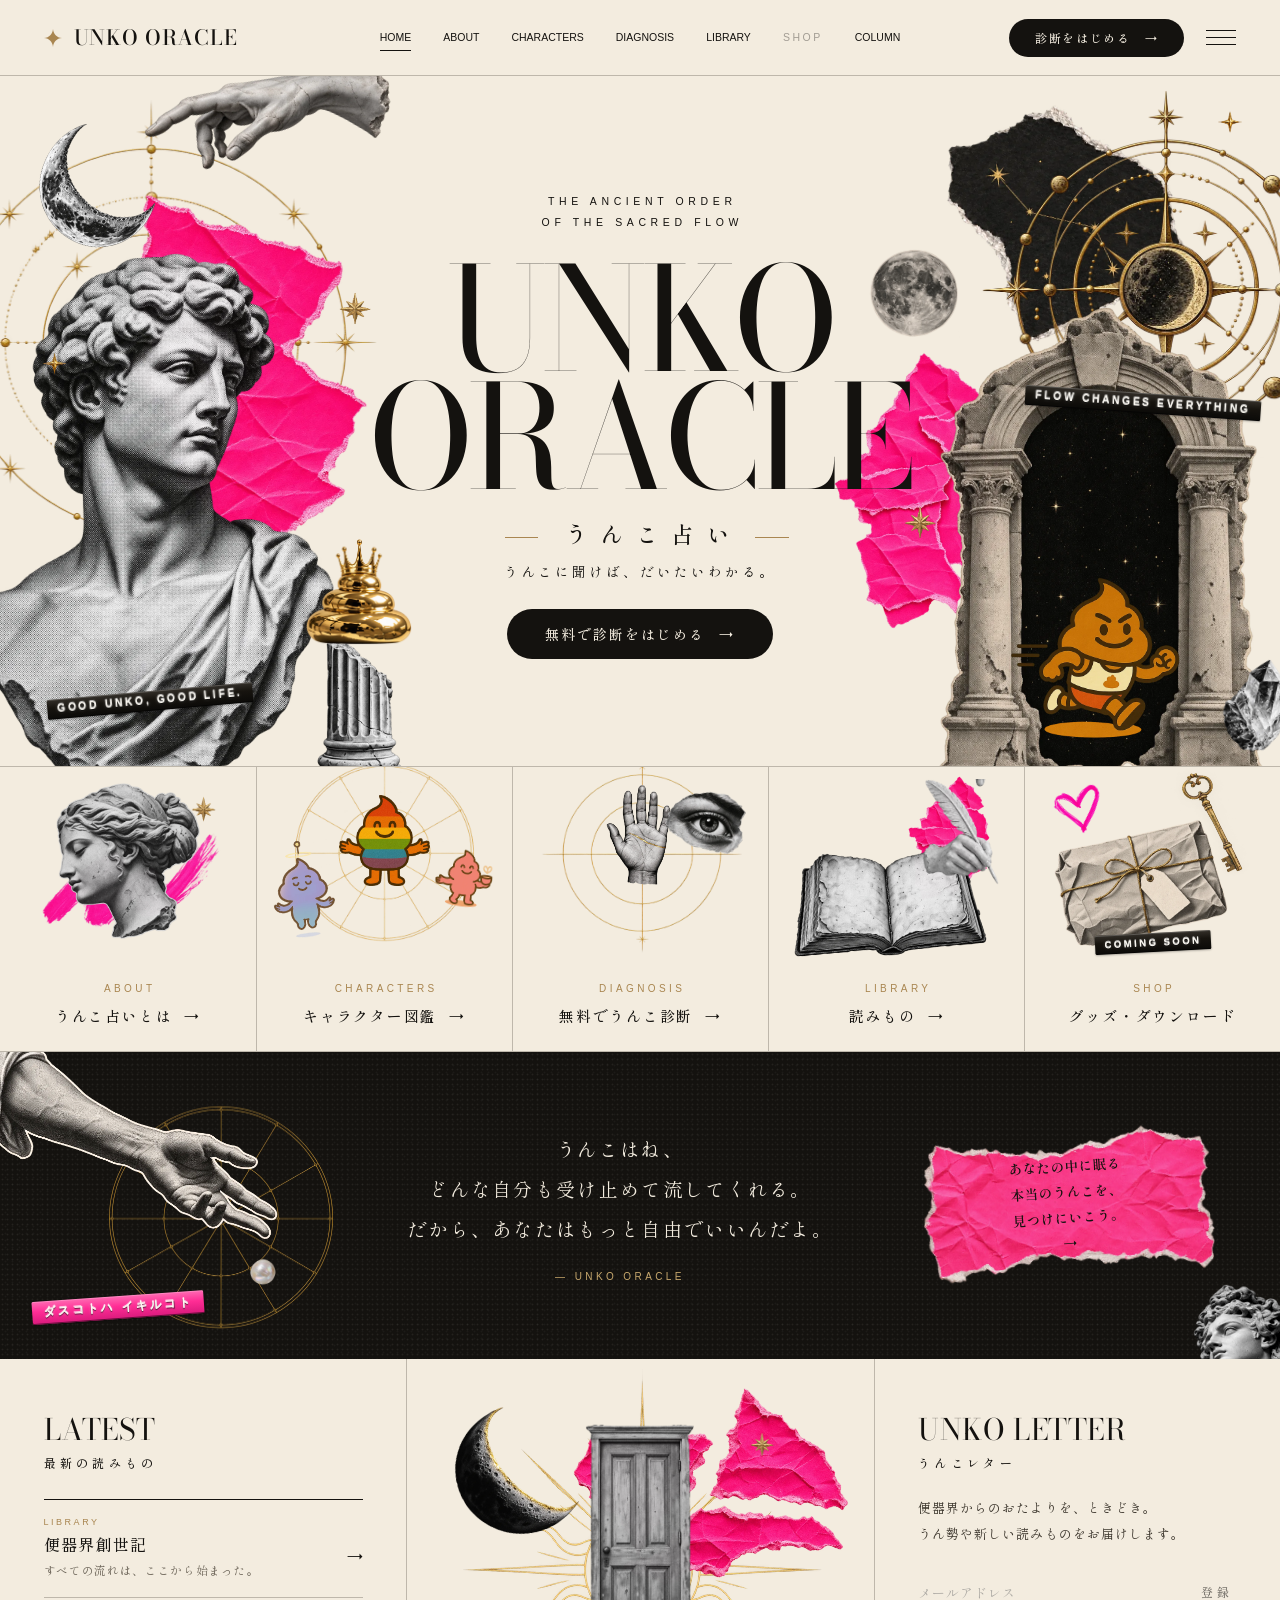
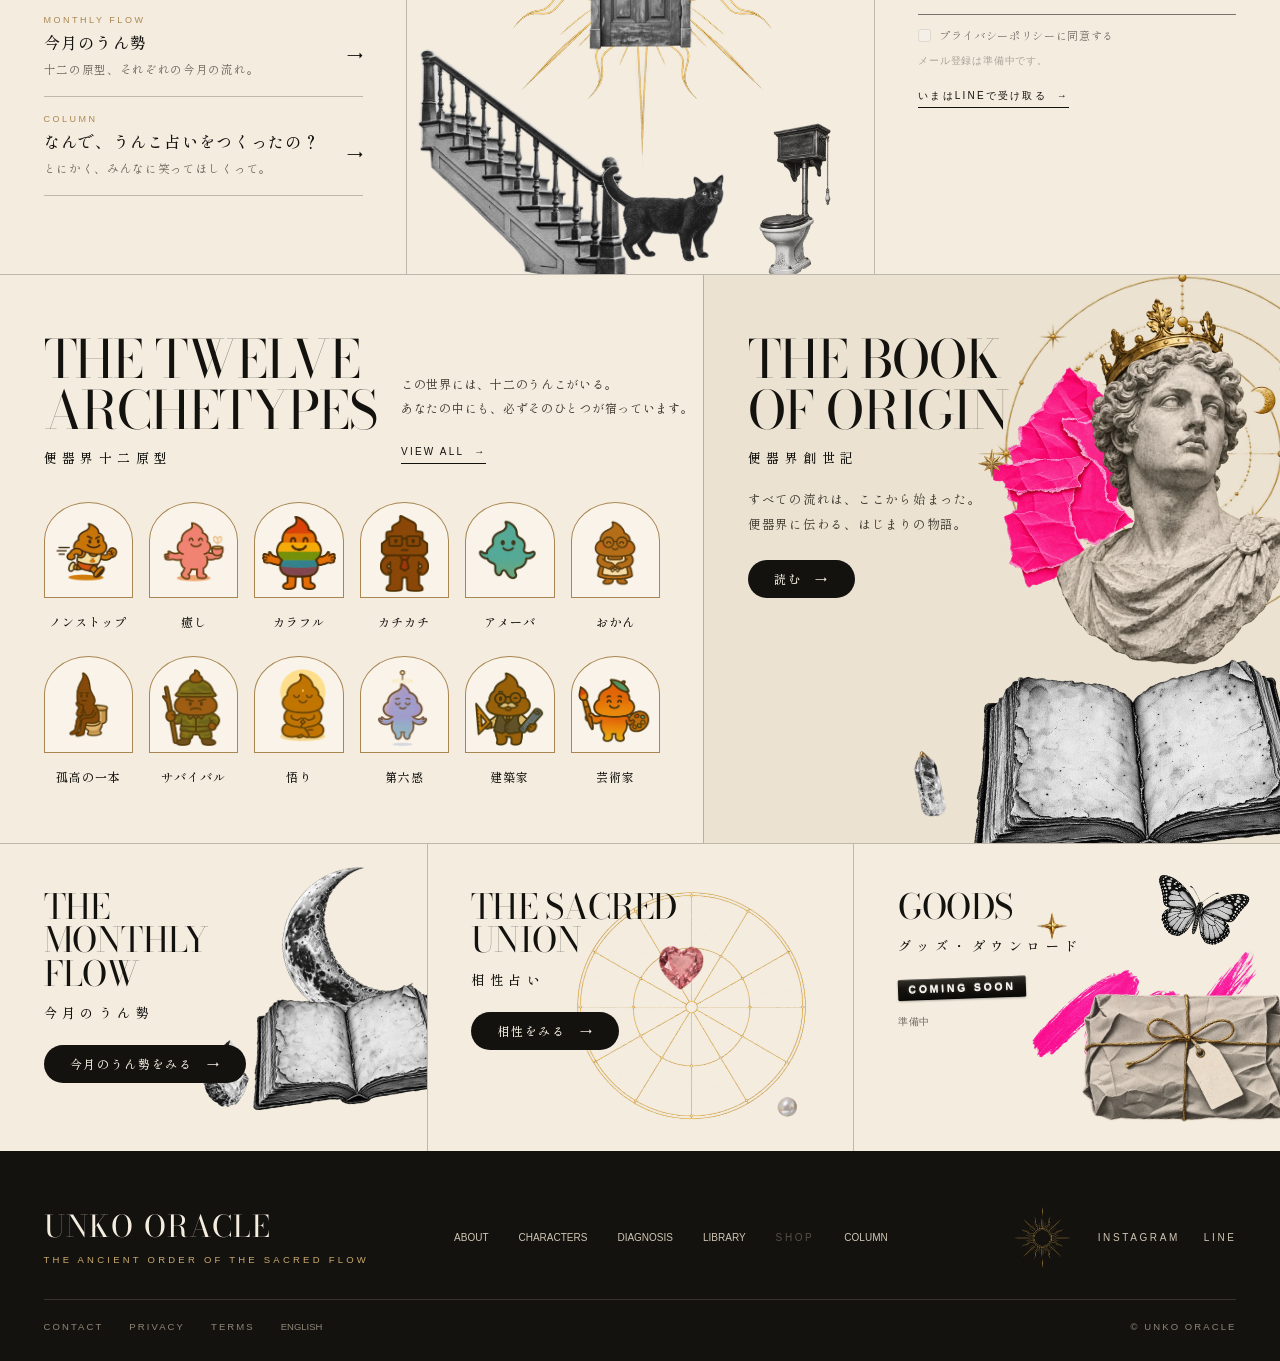
==== index.html @ 61a686b7 "つくった人を短いプロフィールにして、手紙はコラムの1本目へ 「うんこ占いに遊びに来てくれてありがとう♡」を足し、手紙の一節から「つづきを読む」でコラムへ。 COLUMN の準備中を外した。  Co-A" ====
<!DOCTYPE html>
<html lang="ja">
<head>
<meta charset="UTF-8">
<meta name="viewport" content="width=device-width, initial-scale=1.0">
<title>うんこ占い.com | 便器界診断</title>
<meta name="description" content="生年月日から便器界キャラを診断する、ちょっと不思議で笑えるうんこ占い。12体のキャラクターから、あなたの流れと詰まりを読み解きます。">
<link rel="canonical" href="https://unkouranai.com/">
<meta property="og:type" content="website">
<meta property="og:site_name" content="うんこ占い.com">
<meta property="og:title" content="うんこ占い.com | 便器界診断">
<meta property="og:description" content="生年月日から便器界キャラを診断。あなたの流れと詰まりを、12体のうんこキャラが読み解きます。">
<meta property="og:url" content="https://unkouranai.com/">
<meta name="twitter:card" content="summary_large_image">
<meta name="twitter:title" content="うんこ占い.com | 便器界診断">
<meta name="twitter:description" content="生年月日から便器界キャラを診断。あなたの流れと詰まりを、12体のうんこキャラが読み解きます。">
<link href="https://fonts.googleapis.com/css2?family=Zen+Maru+Gothic:wght@400;500;700;900&family=Kaisei+Decol:wght@400;700&display=swap" rel="stylesheet">
<link href="https://fonts.googleapis.com/css2?family=Bodoni+Moda:opsz,wght@6..96,400;6..96,500&display=swap" rel="stylesheet">
<style>
*{box-sizing:border-box;margin:0;padding:0}
body{font-family:'Zen Maru Gothic',sans-serif;background:#0a0a0a;color:#fff;overflow-x:hidden}
.page{display:none}.page.active{display:block}

/* ======= NAV ======= */
.nav{display:flex;justify-content:space-between;align-items:center;padding:14px 28px;background:rgba(0,0,0,0.6);backdrop-filter:blur(12px);border-bottom:1px solid rgba(255,255,255,0.08);position:sticky;top:0;z-index:200}
.nav-logo{font-family:'Kaisei Decol',serif;font-size:17px;font-weight:700;color:#fff;cursor:pointer;text-shadow:0 0 20px rgba(100,255,200,0.6)}
.nav-logo span{background:linear-gradient(90deg,#00ffcc,#ffea00,#ff6ef7);-webkit-background-clip:text;-webkit-text-fill-color:transparent}
.nav-right{display:flex;gap:14px;align-items:center}
.nav-right button{font-size:11px;color:rgba(255,255,255,0.7);background:none;border:none;cursor:pointer;font-family:'Zen Maru Gothic',sans-serif;transition:color .15s}
.nav-right button:hover{color:#00ffcc}
.lang-btn{font-size:10px;background:rgba(255,255,255,0.1);border:1px solid rgba(255,255,255,0.2);border-radius:20px;padding:3px 10px;cursor:pointer;font-family:'Zen Maru Gothic',sans-serif;color:rgba(255,255,255,0.8);transition:background .15s}
.lang-btn:hover{background:rgba(0,255,200,0.2);border-color:#00ffcc}

/* ======= HOME: NEON BLACK ======= */
.home-wrap{min-height:100vh;background:#000;display:flex;flex-direction:column;align-items:center;justify-content:center;position:relative;overflow:hidden;padding:80px 20px 40px;width:100%}

/* Neon poop silhouette */
.neon-poop-wrap{position:relative;width:min(500px,90vw);aspect-ratio:1/1;display:flex;align-items:center;justify-content:center}
.neon-poop-svg{position:absolute;inset:0;width:100%;height:100%}
@keyframes neonPulse{
  0%,100%{filter:drop-shadow(0 0 8px #00ffcc) drop-shadow(0 0 20px #00ffcc88) drop-shadow(0 0 40px #00ffcc44)}
  33%{filter:drop-shadow(0 0 8px #ffea00) drop-shadow(0 0 20px #ffea0088) drop-shadow(0 0 40px #ffea0044)}
  66%{filter:drop-shadow(0 0 8px #ff6ef7) drop-shadow(0 0 20px #ff6ef788) drop-shadow(0 0 40px #ff6ef744)}
}
.neon-poop-svg{animation:neonPulse 4s ease-in-out infinite}

/* Floating mini poops */
@keyframes floatPoop{0%,100%{transform:translateY(0) rotate(-5deg)}50%{transform:translateY(-14px) rotate(5deg)}}
.mini-poop{position:absolute;font-size:28px;animation:floatPoop ease-in-out infinite;filter:drop-shadow(0 0 8px currentColor)}
.poop-tl{left:-8%}
.poop-tr{right:-10%}
.poop-bl{left:-5%}
.poop-br{right:-6%}

.home-inner{position:relative;z-index:2;text-align:center;padding:20px}
.home-title-wrap{position:relative;z-index:3;text-align:center;padding:0 20px;margin-bottom:-20px}
.home-title{font-family:'Kaisei Decol',serif;font-size:clamp(36px,8vw,72px);font-weight:700;color:#fff;line-height:1.05;margin-bottom:14px;text-shadow:0 0 30px rgba(0,255,200,0.4)}
.home-sub{font-size:13px;color:rgba(255,255,255,0.7);line-height:1.9;margin-bottom:0}
.home-cta{display:flex;gap:12px;justify-content:center;flex-wrap:wrap;margin-bottom:24px}
.btn-hero{padding:9px 20px !important;font-size:12px !important;letter-spacing:0.03em;box-shadow:0 0 20px rgba(255,234,0,0.5),inset 0 0 16px rgba(255,234,0,0.08) !important}
.btn-hero:hover{box-shadow:0 0 32px rgba(255,234,0,0.8),inset 0 0 20px rgba(255,234,0,0.12) !important}

/* Neon buttons */
.btn-neon{background:transparent;border:2px solid #00ffcc;color:#00ffcc;border-radius:40px;padding:13px 28px;font-size:13px;font-family:'Zen Maru Gothic',sans-serif;font-weight:700;cursor:pointer;transition:all .2s;text-shadow:0 0 8px #00ffcc88;box-shadow:0 0 12px rgba(0,255,200,0.3),inset 0 0 12px rgba(0,255,200,0.05)}
.btn-neon:hover{background:rgba(0,255,200,0.15);box-shadow:0 0 24px rgba(0,255,200,0.6),inset 0 0 24px rgba(0,255,200,0.1);transform:translateY(-2px)}
.btn-neon-y{background:transparent;border:2px solid #ffea00;color:#ffea00;border-radius:40px;padding:13px 28px;font-size:13px;font-family:'Zen Maru Gothic',sans-serif;font-weight:700;cursor:pointer;transition:all .2s;text-shadow:0 0 8px #ffea0088;box-shadow:0 0 12px rgba(255,234,0,0.3),inset 0 0 12px rgba(255,234,0,0.05)}
.btn-neon-y:hover{background:rgba(255,234,0,0.15);box-shadow:0 0 24px rgba(255,234,0,0.6);transform:translateY(-2px)}

.home-tagline{font-size:11px;color:rgba(255,255,255,0.4);letter-spacing:.15em;margin-top:8px}

/* Home footer */
.home-footer{background:#000;border-top:1px solid rgba(255,255,255,0.08);padding:24px;text-align:center}
.home-footer .f-logo{font-family:'Kaisei Decol',serif;font-size:13px;color:rgba(255,255,255,0.5);margin-bottom:8px}
.home-footer .f-links{display:flex;gap:16px;justify-content:center;margin-bottom:8px}
.home-footer .f-links a{font-size:10px;color:rgba(255,255,255,0.3);text-decoration:none;cursor:pointer}
.home-footer .f-links a:hover{color:#00ffcc}
.home-footer .f-copy{font-size:10px;color:rgba(255,255,255,0.2)}

/* ======= PASTEL PAGES (diag / zukan / detail) ======= */
.pastel-body{background:linear-gradient(135deg,#fef9ff 0%,#f0f8ff 50%,#fff8f0 100%);min-height:100vh;color:#2a1a3e}

/* SECTION */
.sec{max-width:980px;margin:0 auto;padding:48px 22px}
.s-tag{display:block;font-size:9px;letter-spacing:.2em;color:#a855f7;text-transform:uppercase;margin-bottom:10px;text-align:center}
.s-title{font-family:'Kaisei Decol',serif;font-size:24px;font-weight:700;color:#1a0a2e;text-align:center;margin-bottom:8px}
.s-desc{font-size:12px;color:#6b5a7e;text-align:center;line-height:1.8;margin-bottom:36px}

/* CHAR GRID */
/* Magazine horizontal scroll */
.char-grid{
  display:flex;
  flex-direction:row;
  gap:20px;
  overflow-x:auto;
  overflow-y:visible;
  padding:16px 24px 32px;
  scroll-snap-type:x mandatory;
  -webkit-overflow-scrolling:touch;
  scrollbar-width:none;
}
.char-grid::-webkit-scrollbar{display:none}
.char-card{
  flex:0 0 72vw;
  max-width:320px;
  min-width:220px;
  background:#fff;
  border-radius:28px;
  overflow:hidden;
  cursor:pointer;
  scroll-snap-align:center;
  transition:transform .3s cubic-bezier(.34,1.56,.64,1),box-shadow .3s;
  box-shadow:0 8px 32px rgba(168,85,247,.12);
  border:2px solid #e8d0ff;
  position:relative;
}
.char-card:hover{
  transform:scale(1.04);
  box-shadow:0 20px 56px rgba(168,85,247,.28);
  border-color:#a855f7;
}
.char-img-wrap{
  position:relative;
  width:100%;
  aspect-ratio:1/1;
  background:linear-gradient(135deg,#fef0ff,#e8f8ff);
  display:flex;align-items:center;justify-content:center;
  overflow:hidden;
}
.char-img-wrap span{font-size:80px;position:absolute}
.char-img-wrap img{position:absolute;inset:0;width:100%;height:100%;object-fit:cover}
.char-info{padding:20px 20px 24px;text-align:center;background:#fff}
.char-name{font-size:18px;font-weight:700;color:#1a0a2e;margin-bottom:8px;line-height:1.3;font-family:'Kaisei Decol',serif}
.char-tag{display:inline-block;font-size:11px;padding:5px 14px;border-radius:20px;background:linear-gradient(135deg,#fef0ff,#e0f0ff);color:#a855f7;border:1px solid #d8b4fe}

@media(min-width:768px){
  .char-grid{gap:28px;padding:20px 48px 40px}
  .char-card{flex:0 0 300px;max-width:300px}
}

/* DIAG */
.diag-wrap{max-width:560px;margin:0 auto}
.diag-box{background:linear-gradient(135deg,#fef0ff,#e8f8ff,#fff8e8);border:2px solid #e0b8ff;border-radius:28px;padding:40px 32px;text-align:center;box-shadow:0 8px 40px rgba(168,85,247,.1)}
.d-title{font-family:'Kaisei Decol',serif;font-size:20px;font-weight:700;color:#1a0a2e;margin-bottom:6px}
.d-sub{font-size:12px;color:#6b5a7e;margin-bottom:28px;line-height:1.8}
.date-row{display:flex;gap:7px;justify-content:center;align-items:center;flex-wrap:wrap;margin-bottom:22px}
.date-row select{font-family:'Zen Maru Gothic',sans-serif;font-size:13px;color:#1a0a2e;background:#fff;border:2px solid #d8b4fe;border-radius:10px;padding:7px 9px;cursor:pointer;outline:none}
.date-row select:focus{border-color:#a855f7}
.d-lbl{font-size:11px;color:#9a7abf}
.r-area{margin-top:22px;min-height:60px;display:flex;align-items:center;justify-content:center}
.r-card{background:#fff;border:2px solid;border-image:linear-gradient(135deg,#a855f7,#06b6d4,#f59e0b) 1;border-radius:18px;padding:20px 24px;max-width:310px;width:100%;animation:popIn .35s cubic-bezier(.34,1.56,.64,1);box-shadow:0 4px 24px rgba(168,85,247,.15)}
@keyframes popIn{from{transform:scale(.85);opacity:0}to{transform:scale(1);opacity:1}}
.r-name{font-family:'Kaisei Decol',serif;font-size:18px;font-weight:700;color:#1a0a2e;margin-bottom:6px;cursor:pointer}
.r-name:hover{color:#a855f7}
.r-desc{font-size:11px;color:#6b5a7e;line-height:1.7}

/* Detail CTA button - main action after seeing result */
.r-detail-btn{display:flex;align-items:center;justify-content:center;gap:10px;width:100%;background:linear-gradient(135deg,#a855f7,#06b6d4);color:#fff;border:none;border-radius:14px;padding:14px 18px;margin-top:16px;font-size:14px;line-height:1.5;font-weight:700;font-family:'Zen Maru Gothic',sans-serif;cursor:pointer;transition:transform .15s,box-shadow .2s;box-shadow:0 4px 16px rgba(168,85,247,.35);text-align:center}
.r-detail-btn:hover{transform:translateY(-2px);box-shadow:0 8px 24px rgba(168,85,247,.5)}
.r-detail-btn-arrow{font-size:16px;transition:transform .2s;flex-shrink:0}
.r-detail-btn:hover .r-detail-btn-arrow{transform:translateX(4px)}

/* Pastel buttons */
.btn-p{background:linear-gradient(135deg,#a855f7,#06b6d4);color:#fff;border:none;border-radius:40px;padding:13px 28px;font-size:13px;font-family:'Zen Maru Gothic',sans-serif;font-weight:700;cursor:pointer;transition:transform .15s,box-shadow .2s;box-shadow:0 4px 20px rgba(168,85,247,.3)}
.btn-p:hover{transform:translateY(-2px);box-shadow:0 8px 32px rgba(168,85,247,.5)}
.btn-s{background:#fff;color:#a855f7;border:2px solid #e0b8ff;border-radius:40px;padding:12px 28px;font-size:13px;font-family:'Zen Maru Gothic',sans-serif;cursor:pointer;transition:transform .15s,border-color .2s;font-weight:600}
.btn-s:hover{border-color:#a855f7;transform:translateY(-2px)}

/* DETAIL */
.detail-back{display:flex;align-items:center;gap:6px;color:#a855f7;font-size:13px;font-weight:700;cursor:pointer;margin-bottom:24px;background:none;border:none;font-family:'Zen Maru Gothic',sans-serif;padding:0}
.detail-back:hover{opacity:.75}
.detail-hero{background:linear-gradient(135deg,#fef0ff,#e8f8ff,#fff8e8);border-radius:24px;padding:32px 24px;text-align:center;margin-bottom:20px;border:2px solid #e0b8ff}
.detail-img-wrap{position:relative;width:140px;height:140px;border-radius:50%;overflow:hidden;margin:0 auto 16px;background:#fef0ff;border:3px solid #d8b4fe;display:flex;align-items:center;justify-content:center}
.detail-img-wrap span{font-size:64px;position:absolute;z-index:0}
.detail-img-wrap img{position:absolute;inset:0;width:100%;height:100%;object-fit:cover;border-radius:50%;z-index:1}
.detail-name{font-family:'Kaisei Decol',serif;font-size:26px;font-weight:700;color:#1a0a2e;margin-bottom:8px}
.detail-tagline{font-size:13px;color:#6b5a7e;line-height:1.7;margin-bottom:14px}
.detail-tags{display:flex;gap:6px;justify-content:center;flex-wrap:wrap}
.detail-tag{font-size:10px;padding:3px 10px;border-radius:20px;background:linear-gradient(135deg,#fef0ff,#e8f8ff);color:#a855f7;border:1px solid #d8b4fe}
.detail-section{background:#fff;border:2px solid #f0e0ff;border-radius:18px;padding:20px 18px;margin-bottom:14px;box-shadow:0 2px 12px rgba(168,85,247,.06)}
.detail-section-title{font-family:'Kaisei Decol',serif;font-size:14px;font-weight:700;color:#1a0a2e;margin-bottom:10px;display:flex;align-items:center;gap:7px}
.detail-body{font-size:13px;color:#3a2a4e;line-height:1.9}
.detail-list{list-style:none;padding:0}
.detail-list li{font-size:13px;color:#3a2a4e;line-height:1.8;padding-left:16px;position:relative;margin-bottom:4px}
.detail-list li:before{content:"▸";position:absolute;left:0;color:#a855f7}
.detail-quote{background:linear-gradient(135deg,#fef0ff,#e8f8ff);border-left:3px solid #a855f7;padding:14px 16px;border-radius:0 10px 10px 0;margin-top:8px}
.detail-quote p{font-family:'Kaisei Decol',serif;font-size:14px;color:#1a0a2e;line-height:1.7}
.detail-dark-badge{display:inline-block;background:linear-gradient(135deg,#1a0a2e,#2a1050);color:#d8b4fe;font-size:10px;padding:3px 10px;border-radius:20px;margin-bottom:8px}
.detail-shadow{font-size:12px;color:#6b5a7e;line-height:1.8}
.diag-cta{text-align:center;margin-top:20px;padding:22px;background:linear-gradient(135deg,#fef0ff,#e8f8ff,#fff8e8);border-radius:18px;border:2px dashed #d8b4fe}
.diag-cta p{font-size:12px;color:#6b5a7e;margin-bottom:12px}

/* Pastel footer */
.pastel-footer{border-top:2px solid #f0e0ff;padding:28px 24px;text-align:center;background:linear-gradient(135deg,#fef9ff,#f0f8ff)}
.pastel-footer .f-logo{font-family:'Kaisei Decol',serif;font-size:13px;color:#6b5a7e;margin-bottom:8px}
.pastel-footer .f-links{display:flex;gap:16px;justify-content:center;margin-bottom:8px}
.pastel-footer .f-links a{font-size:10px;color:#9a7abf;text-decoration:none;cursor:pointer}
.pastel-footer .f-links a:hover{color:#a855f7}
.pastel-footer .f-copy{font-size:10px;color:#c0a8d8}

/* imgOrEmoji wrap for pastel */
.char-img-wrap{position:relative;width:100%;aspect-ratio:1/1;background:linear-gradient(135deg,#fef0ff,#e8f8ff);display:flex;align-items:center;justify-content:center;overflow:hidden}
.char-img-wrap span{font-size:52px;position:absolute}
.char-img-wrap img{position:absolute;inset:0;width:100%;height:100%;object-fit:cover}

@media(max-width:600px){
  .nav{padding:11px 14px;flex-wrap:nowrap;gap:8px}
  .nav-logo{font-size:14px;flex-shrink:0}
  .nav-right{flex-wrap:nowrap;gap:10px;overflow-x:auto;-webkit-overflow-scrolling:touch;scrollbar-width:none;flex-shrink:1;min-width:0}
  .nav-right::-webkit-scrollbar{display:none}
  .nav-right button{font-size:11px;white-space:nowrap;padding:0;flex-shrink:0}
  .lang-btn{flex-shrink:0;font-size:9px;padding:3px 8px}
  .diag-box{padding:28px 18px}
  .home-wrap{padding:70px 16px 30px}
  /* Floating poops - inside screen on mobile */
  .mini-poop{font-size:22px}
  .poop-tl{left:4%}
  .poop-tr{right:4%}
  .poop-bl{left:5%}
  .poop-br{right:5%}
}

/* ===== HOME LAYOUT (all screen sizes - mobile style) ===== */
.home-title-wrap{position:relative;margin-bottom:-180px;z-index:3;padding:0 24px}
.home-title{font-size:28px;margin-bottom:32px}
.home-sub{font-size:9px;line-height:1.6;padding:0 30px}
.home-cta{margin-top:160px;margin-bottom:0}
.home-tagline{font-size:9px;letter-spacing:.05em;white-space:nowrap;margin-top:6px}

/* ===== SHARE & MONETIZE ===== */
/* Share card (canvas-based result image) */
.share-area{margin-top:18px;text-align:center}
.share-btns{display:flex;gap:8px;justify-content:center;flex-wrap:wrap;margin-top:12px}
.btn-x{background:#000;color:#fff;border:2px solid #fff;border-radius:40px;padding:10px 20px;font-size:12px;font-family:'Zen Maru Gothic',sans-serif;font-weight:700;cursor:pointer;display:flex;align-items:center;gap:6px;transition:background .2s}
.btn-x:hover{background:#333}
.btn-dl{background:linear-gradient(135deg,#a855f7,#06b6d4);color:#fff;border:none;border-radius:40px;padding:10px 20px;font-size:12px;font-family:'Zen Maru Gothic',sans-serif;font-weight:700;cursor:pointer;display:flex;align-items:center;gap:6px;transition:transform .15s,box-shadow .2s;box-shadow:0 4px 16px rgba(168,85,247,.3)}
.btn-dl:hover{transform:translateY(-2px);box-shadow:0 8px 24px rgba(168,85,247,.5)}

/* LINE banner */
.line-banner{background:linear-gradient(135deg,#06C755,#00a040);border-radius:16px;padding:18px 20px;margin-top:16px;display:flex;align-items:center;gap:14px;cursor:pointer;transition:transform .15s,box-shadow .2s;box-shadow:0 4px 16px rgba(6,199,85,.3);text-decoration:none}
.line-banner:hover{transform:translateY(-2px);box-shadow:0 8px 24px rgba(6,199,85,.5)}
.line-icon{font-size:32px;flex-shrink:0}
.line-text{text-align:left}
.line-text strong{display:block;font-size:13px;color:#fff;font-weight:700;margin-bottom:2px}
.line-text span{font-size:11px;color:rgba(255,255,255,0.85);line-height:1.5}
.line-arrow{margin-left:auto;color:#fff;font-size:18px;flex-shrink:0}

/* Compat CTA on diagnosis result */
.compat-cta{width:100%;background:linear-gradient(135deg,#ffd1e8,#e8b8ff);color:#7a1e5e;border:none;border-radius:16px;padding:14px 20px;margin-top:12px;font-size:13px;font-weight:700;font-family:'Zen Maru Gothic',sans-serif;cursor:pointer;transition:transform .15s,box-shadow .2s;box-shadow:0 4px 16px rgba(232,184,255,.4);display:flex;align-items:center;justify-content:center;gap:8px}
.compat-cta:hover{transform:translateY(-2px);box-shadow:0 8px 24px rgba(232,184,255,.6)}
.compat-cta-sub{display:block;font-size:10px;color:#7a1e5e99;font-weight:400;margin-top:2px}

/* Monetize CTAs in detail page */
.mono-section{margin-top:16px;display:flex;flex-direction:column;gap:10px}
.mono-card{border-radius:16px;padding:18px 20px;display:flex;align-items:center;gap:14px;cursor:pointer;transition:transform .15s,box-shadow .2s;text-decoration:none}
.mono-card:hover{transform:translateY(-2px)}
.mono-card.premium{background:linear-gradient(135deg,#1a0a2e,#2d1060);border:2px solid #a855f7;box-shadow:0 4px 20px rgba(168,85,247,.25)}
.mono-card.goods{background:linear-gradient(135deg,#0a1a2e,#102040);border:2px solid #06b6d4;box-shadow:0 4px 20px rgba(6,182,212,.2)}
.mono-card.line{background:linear-gradient(135deg,#06C755,#00a040);border:none;box-shadow:0 4px 16px rgba(6,199,85,.3)}
.mono-icon{font-size:28px;flex-shrink:0}
.mono-text{flex:1;text-align:left}
.mono-text strong{display:block;font-size:13px;color:#fff;font-weight:700;margin-bottom:3px}
.mono-text span{font-size:11px;color:rgba(255,255,255,0.75);line-height:1.5}
.mono-badge{background:#f59e0b;color:#000;font-size:9px;font-weight:700;padding:2px 7px;border-radius:20px;margin-top:4px;display:inline-block}
.mono-arrow{color:rgba(255,255,255,0.6);font-size:16px;flex-shrink:0}

/* Hidden canvas for image generation */
#share-canvas{display:none}






@keyframes buriFloat{0%,100%{transform:translateY(0)}50%{transform:translateY(-8px)}}




/* ===== GENESIS PAGE ===== */
.genesis-wrap{min-height:100vh;color:#fff;position:relative;padding-bottom:80px}

/* Chapter themes */
.ch-prologue{background:radial-gradient(ellipse at 50% 30%,#1a1040 0%,#000 70%)}
.ch-map{background:linear-gradient(180deg,#fff8ec 0%,#e8f4ff 60%,#d0e8ff 100%)}
.ch-map .genesis-title,.ch-map .genesis-subtitle,.ch-map .genesis-chapter-tag,.ch-map .genesis-text,.ch-map .genesis-quote{color:#1a0a2e}
.ch-map .genesis-quote{background:rgba(0,0,0,0.06);border-left-color:rgba(0,0,0,0.3)}
.ch-map .genesis-nav-btn{background:rgba(0,0,0,0.1);border-color:rgba(0,0,0,0.2);color:#1a0a2e}
.ch-map .ch-dot{background:rgba(0,0,0,0.2)}.ch-map .ch-dot.active{background:#1a0a2e}
.ch-light{background:linear-gradient(180deg,#fffbe0 0%,#fff3a0 40%,#ffd700 100%)}
.ch-flow{background:linear-gradient(180deg,#e0f8ff 0%,#a8e6ff 40%,#4ab8d8 100%)}
.ch-clog{background:linear-gradient(180deg,#d4c8b0 0%,#a89880 40%,#6b5040 100%)}
.ch-hedoro{background:linear-gradient(180deg,#1a0830 0%,#2d1060 30%,#0a2010 70%,#000 100%)}
.ch-super{background:linear-gradient(135deg,#ff6ef7 0%,#00ffcc 25%,#ffea00 50%,#ff6ef7 75%,#00ffcc 100%);background-size:400% 400%;animation:rainbowBg 8s ease infinite}
.ch-super .genesis-text,.ch-super .genesis-quote,.ch-super .genesis-title,.ch-super .genesis-subtitle,.ch-super .genesis-chapter-tag,.ch-super .genesis-section-title{color:#1a0a2e;text-shadow:0 1px 6px rgba(255,255,255,0.8)}
.ch-super .genesis-quote{background:rgba(255,255,255,0.4);border-left-color:rgba(0,0,0,0.3)}
.ch-super .genesis-nav-btn{background:rgba(255,255,255,0.4);border-color:rgba(0,0,0,0.2);color:#1a0a2e}
.ch-super .ch-dot{background:rgba(0,0,0,0.2)}.ch-super .ch-dot.active{background:#1a0a2e}
.ch-dark{background:radial-gradient(ellipse at 50% 20%,#2d1060 0%,#0a0010 60%,#000 100%)}
.ch-dark .genesis-text,.ch-dark .genesis-quote,.ch-dark .genesis-title,.ch-dark .genesis-subtitle,.ch-dark .genesis-chapter-tag{text-shadow:0 1px 8px rgba(0,0,0,0.9),0 0 20px rgba(0,0,0,0.8)}
@keyframes rainbowBg{0%{background-position:0% 50%}50%{background-position:100% 50%}100%{background-position:0% 50%}}

.genesis-header{padding:80px 24px 40px;text-align:center;position:relative}
.genesis-chapter-tag{font-size:10px;letter-spacing:.25em;text-transform:uppercase;margin-bottom:12px;display:block;opacity:0.7}
.genesis-title{font-family:'Kaisei Decol',serif;font-size:clamp(24px,5vw,48px);font-weight:700;line-height:1.2;margin-bottom:12px}
.genesis-subtitle{font-size:14px;opacity:0.75;line-height:1.8}

.genesis-body{max-width:680px;margin:0 auto;padding:0 24px 80px}
.genesis-section{margin-bottom:48px}
.genesis-section-title{font-family:'Kaisei Decol',serif;font-size:18px;font-weight:700;margin-bottom:16px;padding-bottom:8px;border-bottom:1px solid rgba(255,255,255,0.2)}
.genesis-text{font-size:14px;line-height:2.2;white-space:pre-line;opacity:0.9}
.genesis-quote{font-family:'Kaisei Decol',serif;font-size:16px;font-style:italic;opacity:0.85;text-align:center;margin:24px 0;padding:16px 24px;border-left:3px solid rgba(255,255,255,0.4);background:rgba(255,255,255,0.05);border-radius:0 12px 12px 0}
.genesis-memo{background:rgba(255,255,255,0.08);border-radius:12px;padding:16px 20px;margin-top:12px;font-size:12px;opacity:0.7;line-height:1.9}
.genesis-memo::before{content:"📝 観便者メモ";display:block;font-size:10px;letter-spacing:.1em;opacity:.6;margin-bottom:8px}

/* Layer cards */
.layer-card{border-radius:16px;padding:20px;margin-bottom:16px;border:1px solid rgba(255,255,255,0.15)}
.layer-light{background:rgba(255,250,200,0.15)}
.layer-flow{background:rgba(100,200,255,0.15)}
.layer-clog{background:rgba(150,120,80,0.2)}
.layer-hedoro{background:rgba(100,0,100,0.2)}
.layer-super{background:rgba(255,255,255,0.1)}
.layer-label{font-size:10px;letter-spacing:.15em;text-transform:uppercase;opacity:0.6;margin-bottom:6px}
.layer-name{font-family:'Kaisei Decol',serif;font-size:16px;font-weight:700;margin-bottom:8px}
.layer-desc{font-size:12px;opacity:0.8;line-height:1.8}

/* Dark shadow table */
.shadow-table{width:100%;border-collapse:collapse;margin:16px 0}
.shadow-table th{font-size:10px;letter-spacing:.1em;opacity:0.5;padding:8px;border-bottom:1px solid rgba(255,255,255,0.1);text-align:left}
.shadow-table td{font-size:13px;padding:10px 8px;border-bottom:1px solid rgba(255,255,255,0.06);opacity:0.85}
.shadow-table tr:hover td{background:rgba(255,255,255,0.05)}

/* Character block */
.genesis-char{background:rgba(255,255,255,0.06);border-radius:16px;padding:20px;margin-bottom:20px;border:1px solid rgba(255,255,255,0.1)}
.genesis-char-name{font-family:'Kaisei Decol',serif;font-size:18px;font-weight:700;margin-bottom:4px}
.genesis-char-alias{font-size:11px;opacity:0.55;margin-bottom:12px}
.genesis-char-label{font-size:9px;letter-spacing:.1em;opacity:0.5;text-transform:uppercase;margin-top:10px;margin-bottom:4px}
.genesis-char-val{font-size:13px;opacity:0.85;line-height:1.8}
.genesis-char-quote{font-family:'Kaisei Decol',serif;font-size:14px;font-style:italic;color:#ffd700;margin-top:12px}

/* Nav between chapters */
.genesis-nav{display:flex;justify-content:space-between;align-items:center;padding:20px 24px;max-width:680px;margin:0 auto;gap:12px}
.genesis-nav-btn{background:rgba(255,255,255,0.1);border:1px solid rgba(255,255,255,0.2);color:#fff;border-radius:40px;padding:10px 20px;font-size:12px;font-family:'Zen Maru Gothic',sans-serif;cursor:pointer;transition:background .2s;flex:1;text-align:center}
.genesis-nav-btn:hover{background:rgba(255,255,255,0.2)}
.genesis-nav-btn:disabled{opacity:0.3;cursor:default}
.genesis-chapter-dots{display:flex;gap:6px;justify-content:center;padding:16px;position:fixed;bottom:20px;left:0;right:0;z-index:100;pointer-events:all}
.ch-dot{width:8px;height:8px;border-radius:50%;background:rgba(255,255,255,0.2);cursor:pointer;transition:background .2s}
.ch-dot.active{background:#fff}

/* Light theme overrides for light chapters */
.ch-light .genesis-title,.ch-light .genesis-subtitle,.ch-light .genesis-text,.ch-light .genesis-char-val,.ch-light .genesis-section-title{color:#2a1a00}
.ch-light .genesis-chapter-tag,.ch-light .genesis-memo,.ch-light .layer-label,.ch-light .shadow-table th{color:#5a3a00;opacity:1}
.ch-light .genesis-quote{color:#3a2000;border-left-color:rgba(0,0,0,0.3);background:rgba(0,0,0,0.05)}
.ch-light .genesis-nav-btn{background:rgba(0,0,0,0.1);border-color:rgba(0,0,0,0.2);color:#2a1a00}
.ch-light .genesis-char{background:rgba(0,0,0,0.05);border-color:rgba(0,0,0,0.1)}
.ch-light .genesis-char-alias,.ch-light .genesis-char-quote{color:#8b4513}
.ch-light .ch-dot{background:rgba(0,0,0,0.2)}
.ch-light .ch-dot.active{background:#2a1a00}
.ch-flow .genesis-title,.ch-flow .genesis-text,.ch-flow .genesis-subtitle,.ch-flow .genesis-section-title,.ch-flow .genesis-char-val{color:#0a2030}
.ch-flow .genesis-quote{color:#0a2030;border-left-color:rgba(0,50,100,0.4);background:rgba(0,50,100,0.08)}
.ch-flow .genesis-nav-btn{background:rgba(0,50,100,0.15);border-color:rgba(0,100,200,0.3);color:#0a2030}
.ch-flow .genesis-char{background:rgba(0,50,100,0.08);border-color:rgba(0,100,200,0.15)}
.ch-flow .ch-dot{background:rgba(0,50,100,0.3)}
.ch-flow .ch-dot.active{background:#0a2030}
.ch-clog .genesis-title,.ch-clog .genesis-text,.ch-clog .genesis-subtitle,.ch-clog .genesis-section-title,.ch-clog .genesis-char-val{color:#1a0800}
.ch-clog .genesis-quote{color:#1a0800;border-left-color:rgba(100,60,20,0.5);background:rgba(100,60,20,0.08)}
.ch-clog .genesis-nav-btn{background:rgba(100,60,20,0.15);border-color:rgba(150,90,30,0.3);color:#1a0800}
.ch-clog .genesis-char{background:rgba(100,60,20,0.08);border-color:rgba(150,90,30,0.15)}
.ch-clog .ch-dot{background:rgba(100,60,20,0.4)}
.ch-clog .ch-dot.active{background:#1a0800}


/* Genesis slider */
#genesis-slider{cursor:grab}
#genesis-slider:active{cursor:grabbing}
.genesis-slide{user-select:none}


/* ===== INSTA FLOAT ===== */
.insta-float{position:fixed;bottom:20px;right:16px;z-index:300;display:flex;flex-direction:column;align-items:center;cursor:pointer;animation:buriFloat 3s ease-in-out infinite;text-decoration:none}
.insta-float-img{width:72px;height:72px;object-fit:cover;border-radius:50%;border:3px solid rgba(255,255,255,0.6);box-shadow:0 4px 20px rgba(0,0,0,0.4);filter:drop-shadow(0 0 8px rgba(240,148,51,0.6))}
.insta-float-bubble{background:#fff;border-radius:16px 16px 4px 16px;padding:6px 10px;font-size:10px;font-weight:700;color:#2a1a3e;margin-bottom:6px;white-space:nowrap;box-shadow:0 2px 12px rgba(0,0,0,0.15);font-family:'Zen Maru Gothic',sans-serif}


/* ===== RESPONSIVE / DESKTOP ===== */
@media(min-width:768px){
  /* Nav - prevent overflow on any width */
  .nav{padding:16px 48px;flex-wrap:wrap;gap:8px 0}
  .nav-logo{font-size:20px;flex-shrink:0}
  .nav-right{flex-wrap:wrap;justify-content:flex-end;gap:8px 14px;max-width:100%}
  .nav-right button{font-size:13px;white-space:nowrap}

  /* Home */
  .home-wrap{padding:80px 40px 60px}
  .neon-poop-wrap{width:min(560px,50vw)}
  .home-title{font-size:clamp(48px,6vw,80px)}
  .home-sub{font-size:15px}
  .home-cta{gap:16px}
  .btn-neon,.btn-neon-y{padding:15px 36px;font-size:14px}

  /* Sections */
  .sec{padding:64px 48px}
  .s-title{font-size:32px}

  /* Char grid - more columns on desktop */
  .char-grid{grid-template-columns:repeat(auto-fill,minmax(160px,1fr));gap:16px}

  /* Diag */
  .diag-box{padding:48px 48px}
  .d-title{font-size:24px}
  .d-sub{font-size:14px}

  /* Detail */
  .genesis-body{padding:0 48px 100px}
  .genesis-header{padding:80px 48px 48px}
  .genesis-title{font-size:clamp(32px,4vw,56px)}

  /* Genesis slider - full width fix */
  #genesis-slider{width:100%}
  .genesis-wrap{width:100%}
}

/* Genesis specific desktop fix */
@media(min-width:768px){
  .genesis-body{max-width:760px;margin:0 auto}
  .genesis-section{max-width:100%}
  .genesis-char{max-width:100%}
  .genesis-quote{max-width:100%}
}


/* Desktop Genesis fix */
@media(min-width:768px){
  #pg-genesis{width:100%;overflow:hidden}
  #genesis-slider{width:100%;overflow:hidden}
  #genesis-wrap{width:100%}
  .genesis-wrap{width:100%;box-sizing:border-box}
  .genesis-header{padding:80px 10% 40px;text-align:center}
  .genesis-body{max-width:800px;margin:0 auto;padding:0 5% 100px}

  /* Home desktop - same layout as mobile */
  .home-wrap{flex-direction:column;justify-content:center;gap:0;padding:80px 40px 60px;align-items:center}
  .neon-poop-wrap{width:min(560px,45vw);flex-shrink:0}
  .home-inner{text-align:center;max-width:none;padding:24px;width:100%}
  /* === PC LAYOUT LOCKED (independent from mobile) === */
  .home-title-wrap{margin-bottom:-260px !important;padding:0 !important}
  .home-title{font-size:48px !important;margin-bottom:30px !important}
  .home-sub{font-size:14px !important;line-height:1.9 !important;padding:0 !important}
  .home-cta{margin-top:200px !important;margin-bottom:24px !important}
  .btn-hero{padding:18px 52px !important;font-size:19px !important;letter-spacing:0.05em}
  .btn-unsei{padding:17px 42px;font-size:16px;margin-top:32px}
  .home-inner a[href*="instagram"]{font-size:15px !important;padding:11px 24px !important;margin-top:20px !important}
  .home-tagline{font-size:15px !important;letter-spacing:.1em !important;white-space:normal !important;margin-top:24px !important}

  /* Pastel pages desktop */
  .pastel-body{min-height:100vh}
  .diag-wrap{max-width:680px}
  .char-grid{grid-template-columns:repeat(auto-fill,minmax(180px,1fr))}

  /* Detail page desktop */
  .detail-hero{padding:48px 40px}
  .detail-img-wrap{width:160px;height:160px}
  .detail-name{font-size:32px}
}

@media(min-width:1200px){
  .char-grid{grid-template-columns:repeat(6,1fr)}
  .home-inner{max-width:none}
}


/* View toggle */
.view-toggle{display:flex;gap:8px;justify-content:center;margin-bottom:24px}
.view-btn{background:#fff;border:2px solid #e8d0ff;color:#a855f7;border-radius:20px;padding:7px 18px;font-size:12px;font-family:'Zen Maru Gothic',sans-serif;font-weight:700;cursor:pointer;transition:all .2s}
.view-btn.active{background:linear-gradient(135deg,#a855f7,#06b6d4);color:#fff;border-color:transparent}

/* Grid mode */
.char-grid.grid-mode{
  display:grid;
  grid-template-columns:repeat(auto-fill,minmax(140px,1fr));
  gap:16px;padding:8px;
  overflow-x:visible;
  flex-direction:unset;
  scroll-snap-type:unset;
}
.char-grid.grid-mode .char-card{
  flex:unset;max-width:unset;min-width:unset;
  border-radius:20px;
}
.char-grid.grid-mode .char-img-wrap span{font-size:52px}
.char-grid.grid-mode .char-info{padding:10px 8px 12px}
.char-grid.grid-mode .char-name{font-size:11px}
.char-grid.grid-mode .char-tag{font-size:8px;padding:2px 8px}

@media(min-width:768px){
  .char-grid.grid-mode{grid-template-columns:repeat(auto-fill,minmax(160px,1fr));gap:20px}
}
@media(min-width:1200px){
  .char-grid.grid-mode{grid-template-columns:repeat(6,1fr)}
}


/* ===== MONTHLY UNKO ===== */
.monthly-wrap{margin-top:24px;text-align:center;width:100%}
.monthly-label{font-size:9px;letter-spacing:.2em;color:rgba(255,255,255,0.4);text-transform:uppercase;margin-bottom:10px;display:block}
.monthly-card{display:inline-flex;align-items:center;gap:14px;background:rgba(255,255,255,0.07);border:1px solid rgba(255,255,255,0.15);border-radius:20px;padding:14px 18px;cursor:pointer;transition:background .2s,transform .2s;max-width:360px;width:100%;box-sizing:border-box}
.monthly-card:hover{background:rgba(255,255,255,0.13);transform:translateY(-2px)}
.monthly-char-img{width:54px;height:54px;border-radius:50%;overflow:hidden;flex-shrink:0;border:2px solid rgba(255,255,255,0.2);background:rgba(255,255,255,0.1);display:flex;align-items:center;justify-content:center;font-size:28px}
.monthly-char-img img{width:100%;height:100%;object-fit:cover;border-radius:50%}
.monthly-text{text-align:left;flex:1;min-width:0}
.monthly-month{font-size:9px;color:rgba(255,255,255,0.4);letter-spacing:.12em;margin-bottom:2px}
.monthly-name{font-family:'Kaisei Decol',serif;font-size:14px;font-weight:700;color:#fff;margin-bottom:4px}
.monthly-msg{font-size:10px;color:rgba(255,255,255,0.6);line-height:1.6;display:-webkit-box;-webkit-line-clamp:2;-webkit-box-orient:vertical;overflow:hidden}
.monthly-arrow{color:rgba(255,255,255,0.3);font-size:14px;flex-shrink:0}

/* Monthly detail overlay */
.monthly-detail{display:none;position:fixed;inset:0;background:rgba(0,0,0,0.85);z-index:500;overflow-y:auto;padding:60px 20px 40px}
.monthly-detail.open{display:flex;align-items:flex-start;justify-content:center}
.monthly-detail-inner{background:linear-gradient(135deg,#1a0a2e,#0a1a3e);border-radius:28px;padding:32px 24px;max-width:480px;width:100%;position:relative;border:1px solid rgba(168,85,247,0.3)}
.monthly-detail-close{position:absolute;top:16px;right:16px;background:none;border:none;color:rgba(255,255,255,0.5);font-size:20px;cursor:pointer;font-family:'Zen Maru Gothic',sans-serif}
.monthly-detail-img{width:80px;height:80px;border-radius:50%;overflow:hidden;margin:0 auto 16px;border:3px solid rgba(168,85,247,0.4);display:flex;align-items:center;justify-content:center;font-size:40px;background:rgba(255,255,255,0.05)}
.monthly-detail-img img{width:100%;height:100%;object-fit:cover;border-radius:50%}
.monthly-detail-month{font-size:10px;letter-spacing:.15em;color:rgba(255,255,255,0.4);text-align:center;margin-bottom:6px}
.monthly-detail-name{font-family:'Kaisei Decol',serif;font-size:22px;font-weight:700;color:#fff;text-align:center;margin-bottom:20px}
.monthly-detail-msg{font-size:14px;color:rgba(255,255,255,0.85);line-height:2;margin-bottom:20px}
.monthly-detail-lucky{background:rgba(168,85,247,0.15);border:1px solid rgba(168,85,247,0.3);border-radius:14px;padding:14px 18px}
.monthly-detail-lucky-label{font-size:10px;letter-spacing:.12em;color:#a855f7;margin-bottom:6px}
.monthly-detail-lucky-text{font-size:13px;color:#fff;font-weight:700}


/* Unsei button */
.btn-unsei{background:transparent;border:1px solid rgba(255,255,255,0.3);color:rgba(255,255,255,0.7);border-radius:40px;padding:10px 24px;font-size:12px;font-family:'Zen Maru Gothic',sans-serif;font-weight:700;cursor:pointer;transition:all .2s;margin-top:6px;letter-spacing:.05em}
.btn-unsei:hover{background:rgba(255,255,255,0.1);border-color:rgba(255,255,255,0.6);color:#fff}

/* Unsei modal */
.unsei-modal{display:none;position:fixed;inset:0;background:rgba(0,0,0,0.9);z-index:500;overflow-y:auto}
.unsei-modal.open{display:block}
.unsei-modal-inner{max-width:680px;margin:0 auto;padding:60px 20px 80px}
.unsei-modal-header{text-align:center;margin-bottom:32px}
.unsei-modal-title{font-family:'Kaisei Decol',serif;font-size:24px;font-weight:700;color:#fff;margin-bottom:8px}
.unsei-modal-sub{font-size:12px;color:rgba(255,255,255,0.45);letter-spacing:.15em}
.unsei-close{position:fixed;top:16px;right:16px;background:rgba(255,255,255,0.1);border:none;color:#fff;font-size:18px;width:36px;height:36px;border-radius:50%;cursor:pointer;z-index:510;display:flex;align-items:center;justify-content:center}
.unsei-card{background:rgba(255,255,255,0.06);border:1px solid rgba(255,255,255,0.12);border-radius:20px;padding:20px;margin-bottom:14px;display:flex;gap:16px;align-items:flex-start}
.unsei-card-img{width:56px;height:56px;border-radius:50%;overflow:hidden;flex-shrink:0;border:2px solid rgba(255,255,255,0.15);display:flex;align-items:center;justify-content:center;font-size:28px;background:rgba(255,255,255,0.05)}
.unsei-card-img img{width:100%;height:100%;object-fit:cover;border-radius:50%}
.unsei-card-body{flex:1;min-width:0}
.unsei-card-name{font-family:'Kaisei Decol',serif;font-size:15px;font-weight:700;color:#fff;margin-bottom:6px}
.unsei-card-msg{font-size:12px;color:rgba(255,255,255,0.75);line-height:1.8;margin-bottom:10px}
.unsei-card-lucky{font-size:11px;color:#a855f7;display:flex;align-items:baseline;gap:6px}
.unsei-card-lucky span{opacity:0.6;font-size:10px;letter-spacing:.1em}
.unsei-card-kao .unsei-card-img{width:96px;height:96px}
.unsei-lucky-kao{align-items:center;gap:10px}
.unsei-lucky-kao img{width:44px;height:44px;border-radius:50%;flex-shrink:0}


/* ===== COMPATIBILITY PAGE ===== */
.compat-wrap{min-height:100vh;background:linear-gradient(135deg,#f8f0ff,#e8f8ff);padding:80px 20px 60px}
.compat-inner{max-width:480px;margin:0 auto}
.compat-title{font-family:'Kaisei Decol',serif;font-size:24px;font-weight:700;color:#1a0a2e;text-align:center;margin-bottom:6px}
.compat-sub{font-size:12px;color:rgba(26,10,46,0.5);text-align:center;margin-bottom:32px;letter-spacing:.1em}

.compat-form{background:#fff;border-radius:24px;padding:24px;box-shadow:0 4px 24px rgba(168,85,247,.1);margin-bottom:24px}
.compat-person{margin-bottom:20px}
.compat-person-label{font-size:11px;font-weight:700;color:#a855f7;letter-spacing:.15em;margin-bottom:10px;display:block}
.compat-selects{display:flex;gap:8px}
.compat-select{flex:1;border:1.5px solid #e8d0ff;border-radius:12px;padding:10px 8px;font-size:13px;font-family:'Zen Maru Gothic',sans-serif;color:#1a0a2e;background:#fef9ff;appearance:none;text-align:center}
.compat-select:focus{outline:none;border-color:#a855f7}
.compat-divider{text-align:center;font-size:20px;margin:8px 0;color:#a855f7}
.compat-btn{width:100%;background:linear-gradient(135deg,#a855f7,#06b6d4);color:#fff;border:none;border-radius:16px;padding:15px;font-size:15px;font-weight:700;font-family:'Zen Maru Gothic',sans-serif;cursor:pointer;transition:opacity .2s;margin-top:4px}
.compat-btn:hover{opacity:.88}

/* Result */
.compat-result{background:#fff;border-radius:24px;padding:28px 24px;box-shadow:0 4px 24px rgba(168,85,247,.12);display:none}
.compat-result.show{display:block}
.compat-chars{display:flex;align-items:center;justify-content:center;gap:16px;margin-bottom:24px}
.compat-char{text-align:center;flex:1}
.compat-char-img{width:80px;height:80px;border-radius:50%;overflow:hidden;margin:0 auto 8px;border:3px solid #e8d0ff;display:flex;align-items:center;justify-content:center;font-size:36px;background:#fef0ff}
.compat-char-img img{width:100%;height:100%;object-fit:cover;border-radius:50%}
.compat-char-name{font-family:'Kaisei Decol',serif;font-size:13px;font-weight:700;color:#1a0a2e}
.compat-heart{font-size:28px;flex-shrink:0}
.compat-text-box{background:linear-gradient(135deg,#fef0ff,#e8f8ff);border-radius:16px;padding:20px;margin-bottom:20px;text-align:center}
.compat-text-label{font-size:9px;letter-spacing:.15em;color:#a855f7;margin-bottom:8px}
.compat-text{font-family:'Kaisei Decol',serif;font-size:15px;color:#1a0a2e;line-height:1.9}
.compat-line-cta{background:linear-gradient(135deg,#1a0a2e,#2d1060);border-radius:16px;padding:18px;text-align:center;margin-bottom:16px}
.compat-line-cta-text{font-size:12px;color:rgba(255,255,255,0.7);margin-bottom:10px}
.compat-line-btn{display:inline-flex;align-items:center;gap:8px;background:#06C755;color:#fff;border:none;border-radius:40px;padding:10px 24px;font-size:13px;font-weight:700;font-family:'Zen Maru Gothic',sans-serif;cursor:pointer}
.compat-share-row{display:flex;gap:8px;justify-content:center}
.compat-share-btn{background:transparent;border:1.5px solid #e8d0ff;color:#a855f7;border-radius:40px;padding:8px 16px;font-size:11px;font-weight:700;font-family:'Zen Maru Gothic',sans-serif;cursor:pointer;display:inline-flex;align-items:center;gap:6px;transition:all .2s}
.compat-share-btn:hover{background:#fef0ff}




/* ======= COPY PROTECTION ======= */
img {
  -webkit-user-drag: none;
  -khtml-user-drag: none;
  -moz-user-drag: none;
  -o-user-drag: none;
  user-drag: none;
  -webkit-touch-callout: none;
}
#pg-zukan, #pg-zukan *,
#pg-detail, #pg-detail *,
#pg-genesis, #pg-genesis * {
  -webkit-user-select: none;
  -moz-user-select: none;
  -ms-user-select: none;
  user-select: none;
  -webkit-touch-callout: none;
}
#pg-zukan input, #pg-detail input, #pg-genesis input,
#pg-zukan textarea, #pg-detail textarea, #pg-genesis textarea {
  -webkit-user-select: auto;
  user-select: auto;
}
/* ===== つくった人 ===== */
.maker-wrap{min-height:100vh;background:#000;color:#fff;padding:56px 24px 0}
.maker-inner{max-width:560px;margin:0 auto;padding-bottom:64px}
.maker-tag{font-size:10px;letter-spacing:.25em;color:#00ffcc;text-align:center;margin-bottom:10px}
.maker-name{font-family:'Kaisei Decol',serif;font-size:34px;font-weight:700;text-align:center;color:#ffea00;text-shadow:0 0 18px rgba(255,234,0,.45)}
.maker-type{text-align:center;margin-top:12px}
.maker-type button{display:inline-flex;align-items:center;gap:8px;background:rgba(255,255,255,.06);border:1px solid rgba(0,255,204,.4);color:#00ffcc;border-radius:40px;padding:6px 16px 6px 8px;font-size:12px;font-family:'Zen Maru Gothic',sans-serif;font-weight:700;cursor:pointer}
.maker-type img{width:30px;height:30px;border-radius:50%;object-fit:cover;display:block}
.maker-motto{font-family:'Kaisei Decol',serif;font-size:14px;text-align:center;color:rgba(255,255,255,.75);margin:14px 0 36px;letter-spacing:.08em}
.maker-talk{background:rgba(255,255,255,.06);border:1px solid rgba(255,255,255,.12);border-radius:18px;padding:20px 22px;margin-bottom:16px;font-size:14px;line-height:2.1;white-space:pre-line}
.maker-talk:nth-child(odd){border-color:rgba(255,110,247,.35)}
.maker-talk:nth-child(even){border-color:rgba(0,255,204,.3)}
.maker-now{margin-top:40px;text-align:center}
.maker-now-q{font-size:12px;color:rgba(255,255,255,.55);margin-bottom:10px}
.maker-now-a{font-family:'Kaisei Decol',serif;font-size:17px;line-height:1.9;color:#fff;margin-bottom:22px}
.maker-lp{display:inline-block;background:#ffea00;color:#1a0a2e;font-family:'Zen Maru Gothic',sans-serif;font-weight:900;font-size:14px;border-radius:40px;padding:14px 30px;text-decoration:none;box-shadow:0 0 22px rgba(255,234,0,.45);transition:transform .15s}
.maker-lp:hover{transform:translateY(-2px)}
.maker-back{display:block;margin:28px auto 0;background:none;border:none;color:rgba(255,255,255,.5);font-size:12px;font-family:'Zen Maru Gothic',sans-serif;cursor:pointer}
</style>
<style id="oracle-home-redesign">
/* UNKO ORACLE HOME redesign — scoped to the two HOME roots only */
:root{--oracle-paper:#f1eadc;--oracle-ink:#171613;--oracle-gold:#a8864d;--oracle-pink:#ff2b91;--oracle-muted:#766f63;--oracle-rule:rgba(23,22,19,.22);--oracle-display:Georgia,'Times New Roman',serif}
#pg-home-ja,#pg-home-en{background:var(--oracle-paper);color:var(--oracle-ink);min-height:calc(100vh - 56px);overflow:hidden}
#pg-home-ja .oracle-home,#pg-home-en .oracle-home{background:var(--oracle-paper);color:var(--oracle-ink);overflow:hidden}
#pg-home-ja .oracle-navline,#pg-home-en .oracle-navline{display:flex;justify-content:space-between;align-items:center;padding:18px clamp(22px,4vw,64px);border-bottom:1px solid var(--oracle-rule);font:10px/1.2 Arial,sans-serif;letter-spacing:.18em;text-transform:uppercase}
.oracle-wordmark{font:700 13px/1 var(--oracle-display);letter-spacing:.04em}
.oracle-navlinks{display:flex;gap:clamp(14px,3vw,38px);color:var(--oracle-muted)}
.oracle-navlinks button{border:0;background:none;color:inherit;font:inherit;letter-spacing:inherit;text-transform:inherit;cursor:pointer;padding:0}
.oracle-hero{position:relative;min-height:calc(100vh - 112px);display:grid;grid-template-columns:minmax(0,1fr) minmax(280px,38vw);align-items:center;padding:clamp(70px,10vh,140px) clamp(24px,8vw,130px) clamp(72px,10vh,132px);border-bottom:1px solid var(--oracle-rule)}
.oracle-hero-copy{position:relative;z-index:4;max-width:720px}
.oracle-kicker,.oracle-caption{font:10px/1.5 Arial,sans-serif;letter-spacing:.22em;text-transform:uppercase;color:var(--oracle-muted)}
.oracle-title{font:clamp(74px,13vw,190px)/.78 var(--oracle-display);font-weight:400;letter-spacing:-.075em;margin:28px 0 40px;color:var(--oracle-ink)}
.oracle-title span{display:block}
.oracle-jp{max-width:300px;font:15px/2 'Yu Mincho',serif;letter-spacing:.08em;margin-bottom:34px}
.oracle-cta{display:inline-flex;align-items:center;gap:18px;border:1px solid var(--oracle-ink);border-radius:0;background:transparent;color:var(--oracle-ink);padding:14px 20px;font:700 12px/1.2 Arial,sans-serif;letter-spacing:.12em;cursor:pointer;transition:background .2s,color .2s}
.oracle-cta:hover{background:var(--oracle-ink);color:var(--oracle-paper)}
.oracle-hero-art{position:absolute;inset:0;pointer-events:none;z-index:1}
.oracle-asset{position:absolute;display:block;height:auto;pointer-events:none;user-select:none}
.oracle-bust{width:clamp(220px,31vw,480px);right:5%;bottom:-8%;filter:grayscale(1) contrast(1.1)}
.oracle-orbit{width:clamp(270px,36vw,560px);right:-7%;top:12%;opacity:.76}
.oracle-pink{width:clamp(100px,13vw,220px);right:23%;top:20%;transform:rotate(-13deg);opacity:.92}
.oracle-hero-note{position:absolute;right:clamp(22px,4vw,64px);bottom:28px;z-index:4;max-width:150px;font:10px/1.6 Arial,sans-serif;color:var(--oracle-muted);text-align:right}
.oracle-story{display:grid;grid-template-columns:minmax(120px,.34fr) minmax(0,1fr);gap:clamp(30px,7vw,120px);padding:clamp(84px,12vw,170px) clamp(24px,8vw,130px);border-bottom:1px solid var(--oracle-rule)}
.oracle-story-num{font:12px/1 Arial,sans-serif;letter-spacing:.2em;color:var(--oracle-gold)}
.oracle-story h2{font:clamp(42px,7vw,108px)/.88 var(--oracle-display);font-weight:400;letter-spacing:-.05em;margin:0 0 24px;max-width:800px}
.oracle-story h2 small{display:block;font:12px/1.6 Arial,sans-serif;letter-spacing:.2em;text-transform:uppercase;color:var(--oracle-muted);margin-bottom:18px}
.oracle-story p{max-width:450px;font:14px/2 'Yu Mincho',serif;color:#484238}
.oracle-archive{display:grid;grid-template-columns:repeat(4,minmax(0,1fr));gap:26px;margin-top:52px}
.oracle-specimen{border-top:1px solid var(--oracle-ink);padding-top:12px;min-height:190px;position:relative}
.oracle-specimen-num{font:10px/1 Arial,sans-serif;color:var(--oracle-gold);letter-spacing:.18em}
.oracle-specimen-name{font:26px/1 var(--oracle-display);margin:18px 0 14px;letter-spacing:-.04em}
.oracle-specimen-meta{font:9px/1.7 Arial,sans-serif;letter-spacing:.12em;color:var(--oracle-muted);text-transform:uppercase}
.oracle-specimen:after{content:'ARCHETYPE';position:absolute;right:0;top:14px;font:8px Arial,sans-serif;letter-spacing:.16em;color:var(--oracle-muted);writing-mode:vertical-rl}
.oracle-wide{grid-template-columns:1fr minmax(260px,36vw);align-items:end;background:#e9e0d0}
.oracle-wide h2{max-width:620px}
.oracle-side-note{font:10px/1.7 Arial,sans-serif;letter-spacing:.14em;text-transform:uppercase;color:var(--oracle-muted);border-left:1px solid var(--oracle-gold);padding-left:18px}
.oracle-about{background:#171613;color:var(--oracle-paper);border-bottom:0}
.oracle-about .oracle-story-num,.oracle-about .oracle-caption{color:#c6a768}
.oracle-about h2{color:var(--oracle-paper)}
.oracle-about p{color:#d1c7b6}
.oracle-footer{display:flex;justify-content:space-between;gap:20px;padding:28px clamp(24px,8vw,130px);background:#171613;color:#b7ad9d;font:10px/1.6 Arial,sans-serif;letter-spacing:.12em}
.oracle-footer a{color:inherit;text-decoration:none}
@media(max-width:720px){
  #pg-home-ja .oracle-navline,#pg-home-en .oracle-navline{padding:15px 18px}.oracle-navlinks{gap:12px;font-size:8px}.oracle-navlinks button:nth-child(n+3){display:none}
  .oracle-hero{display:block;min-height:calc(100svh - 48px);padding:70px 22px 88px}.oracle-title{font-size:clamp(70px,22vw,112px);margin:24px 0 34px}.oracle-jp{font-size:13px}.oracle-hero-art{opacity:.88}.oracle-bust{width:66vw;right:-15%;bottom:-5%}.oracle-orbit{width:74vw;right:-29%;top:34%;opacity:.55}.oracle-pink{width:27vw;right:26%;top:38%}.oracle-hero-note{right:18px;bottom:22px;font-size:8px}
  .oracle-story{display:block;padding:72px 22px}.oracle-story-num{display:block;margin-bottom:42px}.oracle-story h2{font-size:clamp(48px,16vw,78px)}.oracle-story p{font-size:13px}.oracle-archive{grid-template-columns:repeat(2,minmax(0,1fr));gap:24px 18px;margin-top:42px}.oracle-specimen{min-height:150px}.oracle-specimen-name{font-size:21px}.oracle-wide{display:block}.oracle-side-note{margin-top:50px}.oracle-footer{display:block;padding:24px 22px}.oracle-footer span{display:block;margin-top:12px}
}
</style>
</head>
<body>

<!-- NAV -->
<nav class="nav on-nav" aria-label="サイト全体の案内">
  <button class="on-logo" type="button" onclick="go('home')" aria-label="UNKO ORACLE ホーム">
    <svg viewBox="0 0 24 24" aria-hidden="true"><path d="M12 0c.7 7.2 4.8 11.3 12 12-7.2.7-11.3 4.8-12 12-.7-7.2-4.8-11.3-12-12C7.2 11.3 11.3 7.2 12 0z"/></svg>
    <span>UNKO ORACLE</span>
  </button>
  <div class="on-links">
    <button type="button" data-p="home" onclick="go('home')">HOME</button>
    <button type="button" data-p="maker" onclick="go('maker')">ABOUT</button>
    <button type="button" data-p="zukan" onclick="go('zukan')">CHARACTERS</button>
    <button type="button" data-p="diag" onclick="go('diag')">DIAGNOSIS</button>
    <button type="button" data-p="genesis" onclick="go('genesis')">LIBRARY</button>
    <span class="on-soon" title="準備中">SHOP</span>
    <button type="button" data-p="column" onclick="go('column')">COLUMN</button>
  </div>
  <div class="on-right">
    <button class="on-pill" type="button" onclick="go('diag')">診断をはじめる <span aria-hidden="true">→</span></button>
    <button class="lang-btn" id="lb" type="button" onclick="tl()">EN</button>
    <details class="on-menu">
      <summary aria-label="メニュー"><span></span><span></span><span></span></summary>
      <div class="on-menu-panel">
        <button type="button" onclick="this.closest('details').open=false;go('home')">HOME</button>
        <button type="button" onclick="this.closest('details').open=false;go('maker')">ABOUT<small>うんこ占いとは</small></button>
        <button type="button" onclick="this.closest('details').open=false;go('zukan')">CHARACTERS<small>キャラクター図鑑</small></button>
        <button type="button" onclick="this.closest('details').open=false;go('diag')">DIAGNOSIS<small>無料でうんこ診断</small></button>
        <button type="button" onclick="this.closest('details').open=false;go('genesis')">LIBRARY<small>便器界創世記</small></button>
            <button type="button" onclick="this.closest('details').open=false;go('column')">COLUMN<small>読みもの</small></button>
        <button type="button" onclick="this.closest('details').open=false;openUnsei()">MONTHLY FLOW<small>今月のうん勢</small></button>
        <button type="button" onclick="this.closest('details').open=false;go('compat')">SACRED UNION<small>相性占い</small></button>
      </div>
    </details>
  </div>
</nav>

<link rel="stylesheet" href="assets/oracle/home.css?v=20261006-15">
<link href="https://fonts.googleapis.com/css2?family=Shippori+Mincho:wght@400;500;600&display=swap" rel="stylesheet">
<link rel="stylesheet" href="assets/oracle/home-v2.css?v=20261006-15">
<link rel="stylesheet" href="assets/oracle/pages-v2.css?v=20261006-15">
<!-- ===== HOME JA ===== -->
<div id="pg-home-ja" class="page active">
  <div class="oracle-home-v2">

    <!-- 01 HEADER -->
    <header class="oh2-header">
      <button class="oh2-logo" type="button" onclick="go('home')" aria-label="UNKO ORACLE ホーム">
        <svg class="oh2-logo-star" viewBox="0 0 24 24" aria-hidden="true"><path d="M12 0c.7 7.2 4.8 11.3 12 12-7.2.7-11.3 4.8-12 12-.7-7.2-4.8-11.3-12-12C7.200 11.300 11.300 7.200 12 0z"/></svg>
        <span>UNKO ORACLE</span>
      </button>
      <nav class="oh2-nav" aria-label="主な案内">
        <button type="button" class="is-current" onclick="go('home')">HOME</button>
        <button type="button" onclick="go('maker')">ABOUT</button>
        <button type="button" onclick="go('zukan')">CHARACTERS</button>
        <button type="button" onclick="go('diag')">DIAGNOSIS</button>
        <button type="button" onclick="go('genesis')">LIBRARY</button>
        <span class="oh2-soon" title="準備中">SHOP</span>
        <button type="button" onclick="go('column')">COLUMN</button>
      </nav>
      <div class="oh2-header-right">
        <button class="oh2-pill" type="button" onclick="go('diag')">診断をはじめる <span aria-hidden="true">→</span></button>
        <details class="oh2-menu">
          <summary aria-label="メニュー"><span></span><span></span><span></span></summary>
          <div class="oh2-menu-panel">
            <button type="button" onclick="this.closest('details').open=false;go('home')">HOME</button>
            <button type="button" onclick="this.closest('details').open=false;go('maker')">ABOUT<small>うんこ占いとは</small></button>
            <button type="button" onclick="this.closest('details').open=false;go('zukan')">CHARACTERS<small>キャラクター図鑑</small></button>
            <button type="button" onclick="this.closest('details').open=false;go('diag')">DIAGNOSIS<small>無料でうんこ診断</small></button>
            <button type="button" onclick="this.closest('details').open=false;go('genesis')">LIBRARY<small>便器界創世記</small></button>
            <button type="button" onclick="this.closest('details').open=false;go('column')">COLUMN<small>読みもの</small></button>
            <button type="button" onclick="this.closest('details').open=false;openUnsei()">MONTHLY FLOW<small>今月のうん勢</small></button>
            <button type="button" onclick="this.closest('details').open=false;go('compat')">SACRED UNION<small>相性占い</small></button>
            <button type="button" onclick="this.closest('details').open=false;tl()">ENGLISH<small>言語を切り替える</small></button>
          </div>
        </details>
      </div>
    </header>

    <!-- 02 HERO -->
    <section class="oh2-hero" aria-labelledby="oh2-hero-title">
      <div class="oh2-hero-top">
        <p class="oh2-kicker">THE ANCIENT ORDER<br>OF THE SACRED FLOW</p>
        <h1 class="oh2-title" id="oh2-hero-title"><span>UNKO</span><span>ORACLE</span></h1>
      </div>
      <div class="oh2-stage" aria-hidden="true">
        <div class="oh2-stage-l">
          <img class="oh2-l l-orbit" src="assets/oracle/home/line-orbit.webp" alt="">
          <img class="oh2-l l-pink" src="assets/oracle/home/pink-torn-a.webp" alt="">
          <img class="oh2-l l-moon" src="assets/oracle/home/moon-crescent.webp" alt="">
          <img class="oh2-l l-bust" src="assets/oracle/home/hero-bust.webp" alt="">
          <img class="oh2-l l-hand" src="assets/oracle/home/hand-reaching.webp" alt="">
          <div class="oh2-l l-altar">
            <img src="assets/oracle/home/gold-poop.webp" alt="">
            <img src="assets/oracle/home/column.webp" alt="">
          </div>
          <img class="oh2-l l-star1" src="assets/oracle/home/star-eight.webp" alt="">
          <img class="oh2-l l-star2" src="assets/oracle/home/star-four.webp" alt="">
          <span class="oh2-tape tp-hero-l is-typed" aria-hidden="true"><b style="--i:0">G</b><b style="--i:1">O</b><b style="--i:2">O</b><b style="--i:3">D</b><b class="sp"></b><b style="--i:4">U</b><b style="--i:5">N</b><b style="--i:6">K</b><b style="--i:7">O</b><b style="--i:8">,</b><b class="sp"></b><b style="--i:9">G</b><b style="--i:10">O</b><b style="--i:11">O</b><b style="--i:12">D</b><b class="sp"></b><b style="--i:13">L</b><b style="--i:14">I</b><b style="--i:15">F</b><b style="--i:16">E</b><b style="--i:17">.</b></span>
        </div>
        <div class="oh2-stage-r">
          <img class="oh2-l r-night" src="assets/oracle/home/night-paper.webp" alt="">
          <img class="oh2-l r-orbit" src="assets/oracle/home/gold-orbit-moon.webp" alt="">
          <img class="oh2-l r-pink" src="assets/oracle/home/pink-torn-b.webp" alt="">
          <img class="oh2-l r-moon" src="assets/oracle/home/moon-full.webp" alt="">
          <img class="oh2-l r-arch" src="assets/oracle/home/arch-night.webp" alt="">
          <img class="oh2-l r-char" src="assets/oracle/home/characters/01.webp" alt="">
          <img class="oh2-l r-crystal" src="assets/oracle/home/crystal.webp" alt="">
          <img class="oh2-l r-star1" src="assets/oracle/home/star-eight.webp" alt="">
          <img class="oh2-l r-star2" src="assets/oracle/home/star-four.webp" alt="">
          <span class="oh2-tape tp-hero-r is-typed" aria-hidden="true"><b style="--i:0">F</b><b style="--i:1">L</b><b style="--i:2">O</b><b style="--i:3">W</b><b class="sp"></b><b style="--i:4">C</b><b style="--i:5">H</b><b style="--i:6">A</b><b style="--i:7">N</b><b style="--i:8">G</b><b style="--i:9">E</b><b style="--i:10">S</b><b class="sp"></b><b style="--i:11">E</b><b style="--i:12">V</b><b style="--i:13">E</b><b style="--i:14">R</b><b style="--i:15">Y</b><b style="--i:16">T</b><b style="--i:17">H</b><b style="--i:18">I</b><b style="--i:19">N</b><b style="--i:20">G</b></span>
        </div>
      </div>
      <div class="oh2-hero-bottom">
        <p class="oh2-hero-jp">うんこ占い</p>
        <p class="oh2-hero-tag">うんこに聞けば、だいたいわかる。</p>
        <button class="oh2-pill oh2-pill-lg" type="button" onclick="go('diag')">無料で診断をはじめる <span aria-hidden="true">→</span></button>
      </div>
    </section>

    <!-- 04 FIVE VISUAL NAVIGATION -->
    <nav class="oh2-five" aria-label="ページ案内">
      <button type="button" class="oh2-five-cell" onclick="go('maker')">
        <span class="oh2-five-art" aria-hidden="true">
          <img class="oh2-l f1-pink" src="assets/oracle/home/pink-brush.webp" alt="" loading="lazy" decoding="async">
          <img class="oh2-l f1-head" src="assets/oracle/home/head-sculpture.webp" alt="" loading="lazy" decoding="async">
          <img class="oh2-l f1-star" src="assets/oracle/home/star-eight.webp" alt="" loading="lazy" decoding="async">
        </span>
        <span class="oh2-five-en">ABOUT</span>
        <span class="oh2-five-jp">うんこ占いとは<i aria-hidden="true">→</i></span>
      </button>
      <button type="button" class="oh2-five-cell" onclick="go('zukan')">
        <span class="oh2-five-art" aria-hidden="true">
          <img class="oh2-l f2-line" src="assets/oracle/home/line-twelve.webp" alt="" loading="lazy" decoding="async">
          <img class="oh2-l f2-char-a" src="assets/oracle/home/characters/03.webp" alt="" loading="lazy" decoding="async">
          <img class="oh2-l f2-char-b" src="assets/oracle/home/characters/11.webp" alt="" loading="lazy" decoding="async">
          <img class="oh2-l f2-char-c" src="assets/oracle/home/characters/02.webp" alt="" loading="lazy" decoding="async">
        </span>
        <span class="oh2-five-en">CHARACTERS</span>
        <span class="oh2-five-jp">キャラクター図鑑<i aria-hidden="true">→</i></span>
      </button>
      <button type="button" class="oh2-five-cell" onclick="go('diag')">
        <span class="oh2-five-art" aria-hidden="true">
          <img class="oh2-l f3-line" src="assets/oracle/home/line-orbit-b.webp" alt="" loading="lazy" decoding="async">
          <img class="oh2-l f3-palm" src="assets/oracle/home/palm.webp" alt="" loading="lazy" decoding="async">
          <img class="oh2-l f3-eye" src="assets/oracle/home/eye.webp" alt="" loading="lazy" decoding="async">
        </span>
        <span class="oh2-five-en">DIAGNOSIS</span>
        <span class="oh2-five-jp">無料でうんこ診断<i aria-hidden="true">→</i></span>
      </button>
      <button type="button" class="oh2-five-cell" onclick="go('genesis')">
        <span class="oh2-five-art" aria-hidden="true">
          <img class="oh2-l f4-pink" src="assets/oracle/home/pink-torn-b.webp" alt="" loading="lazy" decoding="async">
          <img class="oh2-l f4-book" src="assets/oracle/home/book-open.webp" alt="" loading="lazy" decoding="async">
          <img class="oh2-l f4-quill" src="assets/oracle/home/quill-hand.webp" alt="" loading="lazy" decoding="async">
        </span>
        <span class="oh2-five-en">LIBRARY</span>
        <span class="oh2-five-jp">読みもの<i aria-hidden="true">→</i></span>
      </button>
      <div class="oh2-five-cell is-soon">
        <span class="oh2-five-art" aria-hidden="true">
          <img class="oh2-l f5-env" src="assets/oracle/home/parcel.webp" alt="" loading="lazy" decoding="async">
          <img class="oh2-l f5-key" src="assets/oracle/home/key.webp" alt="" loading="lazy" decoding="async">
          <img class="oh2-l f5-heart" src="assets/oracle/home/pink-heart.webp" alt="" loading="lazy" decoding="async">
          <span class="oh2-tape tp-shop" aria-hidden="true"><b style="--i:0">C</b><b style="--i:1">O</b><b style="--i:2">M</b><b style="--i:3">I</b><b style="--i:4">N</b><b style="--i:5">G</b><b class="sp"></b><b style="--i:6">S</b><b style="--i:7">O</b><b style="--i:8">O</b><b style="--i:9">N</b></span>
        </span>
        <span class="oh2-five-en">SHOP</span>
        <span class="oh2-five-jp">グッズ・ダウンロード</span>
      </div>
    </nav>

    <!-- 05 BLACK MESSAGE BAND -->
    <section class="oh2-band" aria-label="UNKO ORACLE のことば">
      <div class="oh2-band-art-l" aria-hidden="true">
        <img class="oh2-l b-line" src="assets/oracle/home/line-twelve.webp" alt="" loading="lazy" decoding="async">
        <img class="oh2-l b-hand" src="assets/oracle/home/hand-open.webp" alt="" loading="lazy" decoding="async">
        <img class="oh2-l b-pearl" src="assets/oracle/home/pearl.webp" alt="" loading="lazy" decoding="async">
        <span class="oh2-tape tp-band is-pink" aria-hidden="true"><b style="--i:0">ダ</b><b style="--i:1">ス</b><b style="--i:2">コ</b><b style="--i:3">ト</b><b style="--i:4">ハ</b><b class="sp"></b><b style="--i:5">イ</b><b style="--i:6">キ</b><b style="--i:7">ル</b><b style="--i:8">コ</b><b style="--i:9">ト</b></span>
      </div>
      <blockquote class="oh2-band-quote">
        <p>うんこはね、<br>どんな自分も受け止めて流してくれる。<br>だから、あなたはもっと自由でいいんだよ。</p>
        <cite>— UNKO ORACLE</cite>
      </blockquote>
      <div class="oh2-band-art-r">
        <img class="oh2-l b-bust" src="assets/oracle/home/bust-gazing.webp" alt="" loading="lazy" decoding="async" aria-hidden="true">
        <button class="oh2-band-note" type="button" onclick="go('diag')">
          <img src="assets/oracle/home/pink-wide.webp" alt="" loading="lazy" decoding="async" aria-hidden="true">
          <span>あなたの中に眠る<br>本当のうんこを、<br>見つけにいこう。<i aria-hidden="true">→</i></span>
        </button>
      </div>
    </section>

    <!-- 06 LATEST / CENTRAL COLLAGE / LETTER -->
    <section class="oh2-trio">
      <div class="oh2-latest">
        <h2 class="oh2-h-sm">LATEST<small>最新の読みもの</small></h2>
        <ul class="oh2-latest-list">
          <li><button type="button" onclick="go('genesis')"><span class="oh2-tag">LIBRARY</span><strong>便器界創世記</strong><em>すべての流れは、ここから始まった。</em><i aria-hidden="true">→</i></button></li>
          <li><button type="button" onclick="openUnsei()"><span class="oh2-tag">MONTHLY FLOW</span><strong>今月のうん勢</strong><em>十二の原型、それぞれの今月の流れ。</em><i aria-hidden="true">→</i></button></li>
          <li><button type="button" onclick="go('column')"><span class="oh2-tag">COLUMN</span><strong>なんで、うんこ占いをつくったの？</strong><em>とにかく、みんなに笑ってほしくって。</em><i aria-hidden="true">→</i></button></li>
        </ul>
      </div>
      <div class="oh2-trio-art" aria-hidden="true">
        <img class="oh2-l t-line" src="assets/oracle/home/line-sun.webp" alt="" loading="lazy" decoding="async">
        <img class="oh2-l t-pink" src="assets/oracle/home/pink-scraps.webp" alt="" loading="lazy" decoding="async">
        <img class="oh2-l t-moon" src="assets/oracle/home/moon-black.webp" alt="" loading="lazy" decoding="async">
        <img class="oh2-l t-door" src="assets/oracle/home/door.webp" alt="" loading="lazy" decoding="async">
        <img class="oh2-l t-stairs" src="assets/oracle/home/staircase.webp" alt="" loading="lazy" decoding="async">
        <img class="oh2-l t-toilet" src="assets/oracle/home/toilet.webp" alt="" loading="lazy" decoding="async">
        <img class="oh2-l t-cat" src="assets/oracle/home/cat.webp" alt="" loading="lazy" decoding="async">
        <img class="oh2-l t-star" src="assets/oracle/home/star-eight.webp" alt="" loading="lazy" decoding="async">
      </div>
      <div class="oh2-letter">
        <h2 class="oh2-h-sm">UNKO LETTER<small>うんこレター</small></h2>
        <p>便器界からのおたよりを、ときどき。<br>うん勢や新しい読みものをお届けします。</p>
        <form class="oh2-letter-form" onsubmit="return false" aria-disabled="true">
          <div class="oh2-letter-row">
            <input type="email" placeholder="メールアドレス" disabled aria-label="メールアドレス（準備中）">
            <button type="button" disabled>登録</button>
          </div>
          <label class="oh2-letter-check"><input type="checkbox" disabled> プライバシーポリシーに同意する</label>
          <p class="oh2-fine">メール登録は準備中です。</p>
        </form>
        <a class="oh2-textlink" href="https://lin.ee/WhhLB2R" target="_blank" rel="noopener noreferrer">いまはLINEで受け取る <span aria-hidden="true">→</span></a>
      </div>
    </section>

    <!-- 07 THE TWELVE ARCHETYPES / 08 THE BOOK OF ORIGIN -->
    <section class="oh2-duo">
      <div class="oh2-arche" aria-labelledby="oh2-arche-title">
        <div class="oh2-arche-head">
          <div>
            <h2 class="oh2-h" id="oh2-arche-title"><span>THE TWELVE</span><span>ARCHETYPES</span></h2>
            <p class="oh2-h-jp">便器界十二原型</p>
          </div>
          <div class="oh2-arche-lede">
            <p>この世界には、十二のうんこがいる。<br>あなたの中にも、必ずそのひとつが宿っています。</p>
            <button class="oh2-textlink" type="button" onclick="go('zukan')">VIEW ALL <span aria-hidden="true">→</span></button>
          </div>
        </div>
        <ul class="oh2-arche-grid">
          <li><button type="button" onclick="showDetail(1)"><img src="assets/oracle/home/characters/01.webp" alt="ノンストップうんこ" loading="lazy" decoding="async"><strong>ノンストップ</strong></button></li>
          <li><button type="button" onclick="showDetail(2)"><img src="assets/oracle/home/characters/02.webp" alt="癒しうんこ" loading="lazy" decoding="async"><strong>癒し</strong></button></li>
          <li><button type="button" onclick="showDetail(3)"><img src="assets/oracle/home/characters/03.webp" alt="カラフルうんこ" loading="lazy" decoding="async"><strong>カラフル</strong></button></li>
          <li><button type="button" onclick="showDetail(4)"><img src="assets/oracle/home/characters/04.webp" alt="カチカチうんこ" loading="lazy" decoding="async"><strong>カチカチ</strong></button></li>
          <li><button type="button" onclick="showDetail(5)"><img src="assets/oracle/home/characters/05.webp" alt="アメーバうんこ" loading="lazy" decoding="async"><strong>アメーバ</strong></button></li>
          <li><button type="button" onclick="showDetail(6)"><img src="assets/oracle/home/characters/06.webp" alt="おかんうんこ" loading="lazy" decoding="async"><strong>おかん</strong></button></li>
          <li><button type="button" onclick="showDetail(7)"><img src="assets/oracle/home/characters/07.webp" alt="孤高の一本うんこ" loading="lazy" decoding="async"><strong>孤高の一本</strong></button></li>
          <li><button type="button" onclick="showDetail(8)"><img src="assets/oracle/home/characters/08.webp" alt="サバイバルうんこ" loading="lazy" decoding="async"><strong>サバイバル</strong></button></li>
          <li><button type="button" onclick="showDetail(9)"><img src="assets/oracle/home/characters/09.webp" alt="悟りうんこ" loading="lazy" decoding="async"><strong>悟り</strong></button></li>
          <li><button type="button" onclick="showDetail(11)"><img src="assets/oracle/home/characters/11.webp" alt="第六感うんこ" loading="lazy" decoding="async"><strong>第六感</strong></button></li>
          <li><button type="button" onclick="showDetail(22)"><img src="assets/oracle/home/characters/22.webp" alt="建築家うんこ" loading="lazy" decoding="async"><strong>建築家</strong></button></li>
          <li><button type="button" onclick="showDetail(33)"><img src="assets/oracle/home/characters/33.webp" alt="芸術家うんこ" loading="lazy" decoding="async"><strong>芸術家</strong></button></li>
        </ul>
      </div>
      <div class="oh2-origin" aria-labelledby="oh2-origin-title">
        <div class="oh2-origin-copy">
          <h2 class="oh2-h" id="oh2-origin-title"><span>THE BOOK</span><span>OF ORIGIN</span></h2>
          <p class="oh2-h-jp">便器界創世記</p>
          <p>すべての流れは、ここから始まった。<br>便器界に伝わる、はじまりの物語。</p>
          <button class="oh2-pill" type="button" onclick="go('genesis')">読む <span aria-hidden="true">→</span></button>
        </div>
        <div class="oh2-origin-art" aria-hidden="true">
          <img class="oh2-l o-line" src="assets/oracle/home/line-orbit.webp" alt="" loading="lazy" decoding="async">
          <img class="oh2-l o-pink" src="assets/oracle/home/pink-torn-b.webp" alt="" loading="lazy" decoding="async">
          <img class="oh2-l o-bust" src="assets/oracle/home/bust-crowned.webp" alt="" loading="lazy" decoding="async">
          <img class="oh2-l o-book" src="assets/oracle/home/book-open.webp" alt="" loading="lazy" decoding="async">
          <img class="oh2-l o-crystal" src="assets/oracle/home/crystal-point.webp" alt="" loading="lazy" decoding="async">
          <img class="oh2-l o-star" src="assets/oracle/home/star-eight.webp" alt="" loading="lazy" decoding="async">
        </div>
      </div>
    </section>

    <!-- 09 LOWER FEATURE ROW -->
    <section class="oh2-lower">
      <div class="oh2-feat oh2-feat-monthly">
        <div class="oh2-feat-copy">
          <h2 class="oh2-h oh2-h-md"><span>THE</span><span>MONTHLY</span><span>FLOW</span></h2>
          <p class="oh2-h-jp">今月のうん勢</p>
          <button id="btn-unsei-ja" class="oh2-pill" type="button" onclick="openUnsei()">今月のうん勢をみる <span aria-hidden="true">→</span></button>
        </div>
        <div class="oh2-feat-art" aria-hidden="true">
          <img class="oh2-l m-line" src="assets/oracle/home/line-moonphase.webp" alt="" loading="lazy" decoding="async">
          <img class="oh2-l m-moon" src="assets/oracle/home/moon-crescent.webp" alt="" loading="lazy" decoding="async">
          <img class="oh2-l m-book" src="assets/oracle/home/book-open.webp" alt="" loading="lazy" decoding="async">
          <img class="oh2-l m-crystal" src="assets/oracle/home/crystal.webp" alt="" loading="lazy" decoding="async">
        </div>
      </div>
      <div class="oh2-feat oh2-feat-union">
        <div class="oh2-feat-copy">
          <h2 class="oh2-h oh2-h-md"><span>THE SACRED</span><span>UNION</span></h2>
          <p class="oh2-h-jp">相性占い</p>
          <button class="oh2-pill" type="button" onclick="go('compat')">相性をみる <span aria-hidden="true">→</span></button>
        </div>
        <div class="oh2-feat-art" aria-hidden="true">
          <img class="oh2-l u-line" src="assets/oracle/home/line-twelve.webp" alt="" loading="lazy" decoding="async">
          <img class="oh2-l u-hands" src="assets/oracle/home/hands-reaching.webp" alt="" loading="lazy" decoding="async">
          <img class="oh2-l u-heart" src="assets/oracle/home/heart-gem.webp" alt="" loading="lazy" decoding="async">
          <img class="oh2-l u-pearl" src="assets/oracle/home/pearl.webp" alt="" loading="lazy" decoding="async">
        </div>
      </div>
      <div class="oh2-feat oh2-feat-goods">
        <div class="oh2-feat-copy">
          <h2 class="oh2-h oh2-h-md"><span>GOODS</span></h2>
          <p class="oh2-h-jp">グッズ・ダウンロード</p>
          <span class="oh2-tape tp-goods"><b style="--i:0">C</b><b style="--i:1">O</b><b style="--i:2">M</b><b style="--i:3">I</b><b style="--i:4">N</b><b style="--i:5">G</b><b class="sp"></b><b style="--i:6">S</b><b style="--i:7">O</b><b style="--i:8">O</b><b style="--i:9">N</b></span><span class="oh2-fine oh2-goods-note">準備中</span>
        </div>
        <div class="oh2-feat-art" aria-hidden="true">
          <img class="oh2-l g-pink" src="assets/oracle/home/pink-brush.webp" alt="" loading="lazy" decoding="async">
          <img class="oh2-l g-arm" src="assets/oracle/home/parcel.webp" alt="" loading="lazy" decoding="async">
          <img class="oh2-l g-butterfly" src="assets/oracle/home/butterfly.webp" alt="" loading="lazy" decoding="async">
          <img class="oh2-l g-star" src="assets/oracle/home/star-four.webp" alt="" loading="lazy" decoding="async">
        </div>
      </div>
    </section>

    <!-- 10 FOOTER -->
    <footer class="oh2-footer">
      <div class="oh2-footer-brand">
        <p class="oh2-footer-logo">UNKO ORACLE</p>
        <p class="oh2-footer-sub">THE ANCIENT ORDER OF THE SACRED FLOW</p>
      </div>
      <nav class="oh2-footer-nav" aria-label="フッター案内">
        <button type="button" onclick="go('maker')">ABOUT</button>
        <button type="button" onclick="go('zukan')">CHARACTERS</button>
        <button type="button" onclick="go('diag')">DIAGNOSIS</button>
        <button type="button" onclick="go('genesis')">LIBRARY</button>
        <span class="oh2-soon">SHOP</span>
        <button type="button" onclick="go('column')">COLUMN</button>
      </nav>
      <div class="oh2-footer-right">
        <img class="oh2-footer-orn" src="assets/oracle/home/line-sun.webp" alt="" loading="lazy" decoding="async" aria-hidden="true">
        <a href="https://www.instagram.com/unkouranai" target="_blank" rel="noopener noreferrer">INSTAGRAM</a>
        <a href="https://lin.ee/WhhLB2R" target="_blank" rel="noopener noreferrer">LINE</a>
      </div>
      <div class="oh2-footer-legal">
        <a href="/contact.html">CONTACT</a><a href="/privacy.html">PRIVACY</a><a href="/terms.html">TERMS</a>
        <button type="button" onclick="tl()">ENGLISH</button>
        <span>© UNKO ORACLE</span>
      </div>
    </footer>
  </div>
</div>

<!-- ===== HOME EN ===== -->
<div id="pg-home-en" class="page">
  <div class="oracle-home">
    <div class="oracle-navline"><div class="oracle-wordmark">UNKO ORACLE</div><div class="oracle-navlinks"><button onclick="go('diag')">ORACLE</button><button onclick="go('zukan')">ARCHETYPES</button><button onclick="go('genesis')">ORIGIN</button><button onclick="go('compat')">UNION</button></div></div>
    <section class="oracle-hero"><div class="oracle-hero-copy"><div class="oracle-kicker">THE ANCIENT ORDER / OF THE SACRED FLOW</div><h1 class="oracle-title"><span>UNKO</span><span>ORACLE</span></h1><p class="oracle-jp">To release is to live.<br>Laugh, flush, and let it all go.</p><button class="oracle-cta" onclick="go('diag')">Summon your archetype <span>→</span></button></div><div class="oracle-hero-art"><img class="oracle-asset oracle-bust" src="assets/oracle/cutouts/cutout_classical_bust_style-master.png" loading="lazy" decoding="async" alt="classical sculpture bust"><img class="oracle-asset oracle-orbit" src="assets/oracle/sigils/sacred-line_celestial-orbit_style-master.png" loading="lazy" decoding="async" alt=""><img class="oracle-asset oracle-pink" src="assets/oracle/pink/pink_torn-paper_style-master.png" loading="lazy" decoding="async" alt=""></div><div class="oracle-hero-note">A contemporary reading of an old secret tradition.<br><br>SCROLL TO ENTER</div></section>
    <section class="oracle-chapter oracle-collection" aria-labelledby="oracle-archive-en">
      <span class="oracle-chapter-index">02 / 07 — THE COLLECTION</span>
      <div class="oracle-collection-head"><div><h2 id="oracle-archive-en"><span>THE TWELVE</span><span>ARCHETYPES</span></h2><p class="oracle-chapter-subtitle">Twelve inhabitants of the Toilet World</p></div><p>Twelve archetypes. Twelve ways of being.<br>Somewhere here, you may find yourself.</p></div>
      <ul class="oracle-archive" data-oracle-characters="en" aria-label="The twelve official archetypes"></ul>
      <div class="oracle-collection-footer"><button class="oracle-cta" onclick="go('zukan')">Open the archive <span aria-hidden="true">→</span></button><p class="oracle-caption">TWELVE ARCHETYPES / THE COMPLETE INDEX<br>SELECT AN ARCHETYPE TO READ ITS STORY.</p></div>
    </section>
    <section class="oracle-chapter oracle-reading" aria-labelledby="oracle-reading-en">
      <span class="oracle-chapter-index">03 / 07 — THE ORACLE</span>
      <div class="oracle-chapter-copy"><h2 id="oracle-reading-en"><span>YOUR</span><span>ARCHETYPE</span></h2><p class="oracle-chapter-subtitle">A reading of your own flow</p><p>Enter your birthday.<br>One inhabitant of the Toilet World will appear.</p><button class="oracle-cta" onclick="go('diag')">Start the reading <span aria-hidden="true">→</span></button></div>
      <div class="oracle-chapter-art" aria-hidden="true"><img class="oracle-reading-circle" data-oracle-asset="sacred-line-twelve-division" alt="" width="1262" height="1246" loading="lazy" decoding="async"></div>
    </section>
    <section class="oracle-chapter oracle-origin" aria-labelledby="oracle-origin-en">
      <span class="oracle-chapter-index">04 / 07 — THE ORIGIN</span>
      <div class="oracle-chapter-copy"><h2 id="oracle-origin-en"><span>THE BOOK</span><span>OF ORIGIN</span></h2><p class="oracle-chapter-subtitle">The genesis of the Toilet World</p><p>A story of beginnings, and of flow.<br>Discover the Toilet World, one chapter at a time.</p><button class="oracle-cta" onclick="go('genesis')">Read the origin <span aria-hidden="true">→</span></button></div>
      <div class="oracle-chapter-art" aria-hidden="true"><img class="oracle-chapter-photo oracle-origin-book" data-oracle-asset="cutout-antique-open-book" alt="" width="1536" height="1024" loading="lazy" decoding="async"></div>
    </section>
    <section class="oracle-chapter oracle-monthly" aria-labelledby="oracle-monthly-en">
      <span class="oracle-chapter-index">05 / 07 — THE MONTHLY FLOW</span>
      <div class="oracle-chapter-copy"><h2 id="oracle-monthly-en"><span>THE</span><span>MONTHLY</span><span>FLOW</span></h2><p class="oracle-chapter-subtitle">Your monthly reading</p><p>What kind of flow awaits this month?<br>A reading for each of the twelve archetypes.</p><button id="btn-unsei-en" class="oracle-cta" onclick="openUnsei()">See this month's flow <span aria-hidden="true">→</span></button></div>
      <div class="oracle-chapter-art" aria-hidden="true"><img class="oracle-chapter-photo oracle-monthly-moon" data-oracle-asset="cutout-crescent-moon" alt="" width="1295" height="1214" loading="lazy" decoding="async"></div>
    </section>
    <section class="oracle-chapter oracle-union" aria-labelledby="oracle-union-en">
      <span class="oracle-chapter-index">06 / 07 — THE SACRED UNION</span>
      <div class="oracle-chapter-copy"><h2 id="oracle-union-en"><span>THE SACRED</span><span>UNION</span></h2><p class="oracle-chapter-subtitle">Two lives, one reading</p><p>When two currents meet.<br>Explore your compatibility through the Toilet World.</p><button class="oracle-cta" onclick="go('compat')">Read the union <span aria-hidden="true">→</span></button></div>
      <div class="oracle-chapter-art" aria-hidden="true"><img class="oracle-chapter-photo oracle-union-hand" data-oracle-asset="cutout-hand-reaching-downward" alt="" width="1024" height="1536" loading="lazy" decoding="async"><img class="oracle-union-heart" data-oracle-asset="pink-hand-drawn-heart" alt="" width="1297" height="1213" loading="lazy" decoding="async"></div>
    </section>
    <section class="oracle-chapter oracle-maker" aria-labelledby="oracle-maker-en">
      <div><span class="oracle-chapter-index">07 / 07 — ABOUT / BURI-CHAN</span><h2 id="oracle-maker-en"><span>THE</span><span>HUMAN.</span></h2><p class="oracle-chapter-subtitle">Meet Buri-chan, the creator</p></div>
      <div class="oracle-maker-note"><p>Hey! It's Buri-chan!</p><blockquote>I made Unko Uranai because, above all, I wanted to make everyone laugh.</blockquote><button class="oracle-cta" onclick="go('maker')">Meet the maker <span aria-hidden="true">→</span></button></div>
    </section>
    <footer class="oracle-footer"><span>UNKO ORACLE / TO RELEASE IS TO LIVE.</span><div class="oracle-footer-links"><a href="https://www.instagram.com/unkouranai" target="_blank" rel="noopener noreferrer">INSTAGRAM</a><a href="/contact.html">CONTACT</a><a href="/privacy.html">PRIVACY</a><a href="/terms.html">TERMS</a></div></footer>
  </div>
</div>

<!-- ===== DIAG ===== -->
<div id="pg-diag" class="page">
  <div class="oracle-diag">
    <section class="od-main">
      <div class="od-copy">
        <span class="od-kicker" id="dt">うんこキャラ診断</span>
        <p class="od-title" aria-hidden="true"><span>REVEAL</span><span>YOUR</span><span>ARCHETYPE</span></p>
        <h2 class="od-sub" id="ds">あなたのうんこキャラを召喚する</h2>
        <div class="od-form">
          <h3 class="od-form-title" id="dh">生年月日を入力してください</h3>
          <p class="od-form-desc" id="dd">生年月日からあなたの便器界キャラがポン！と現れます。</p>
          <div class="od-date">
            <label><select id="sy"></select><span id="ly">年</span></label>
            <label><select id="sm"></select><span id="lm">月</span></label>
            <label><select id="sd"></select><span id="ld">日</span></label>
          </div>
          <button class="od-btn" onclick="diagnose()" id="db">うんこキャラを出す 💩</button>
          <div class="r-area" id="ra"></div>
        </div>
        <ol class="od-steps" aria-hidden="true">
          <li><i>01</i><b>INPUT</b><span>生年月日を入力</span></li>
          <li><i>02</i><b>ANALYSIS</b><span>便器界の図鑑を照合</span></li>
          <li><i>03</i><b>REVEAL</b><span>あなたのうんこが現れる</span></li>
        </ol>
      </div>
      <div class="od-art" aria-hidden="true">
        <img class="od-l d-line" src="assets/oracle/home/line-twelve.webp" alt="">
        <img class="od-l d-night" src="assets/oracle/home/night-paper.webp" alt="">
        <img class="od-l d-pink" src="assets/oracle/home/pink-torn-b.webp" alt="">
        <img class="od-l d-moon" src="assets/oracle/home/moon-full.webp" alt="">
        <img class="od-l d-arch" src="assets/oracle/home/arch-night.webp" alt="">
        <img class="od-l d-poop" src="assets/oracle/home/gold-poop.webp" alt="">
        <img class="od-l d-cherub" src="assets/oracle/home/cherub.webp" alt="">
        <img class="od-l d-star1" src="assets/oracle/home/star-eight.webp" alt="">
        <img class="od-l d-star2" src="assets/oracle/home/star-four.webp" alt="">
        <img class="od-l d-toilet" src="assets/oracle/home/toilet.webp" alt="">
        <img class="od-l d-chain" src="assets/oracle/home/pull-chain.webp" alt="">
      </div>
    </section>
    <footer class="od-footer">
      <div class="od-footer-logo">UNKO ORACLE<small>うんこ占い / Unko-dō</small></div>
      <div class="od-footer-links"><a href="/contact.html">お問い合わせ</a><a href="/terms.html">利用規約</a><a href="/privacy.html">プライバシー</a></div>
      <div class="od-footer-copy">© 2026 Unko-dō Project.</div>
    </footer>
  </div>
</div>

<!-- ===== ZUKAN ===== -->
<div id="pg-zukan" class="page">
  <div class="pastel-body oracle-zukan">
    <section class="sec" style="padding-left:0;padding-right:0;max-width:100%">
      <div class="oz-head">
        <div class="oz-copy">
          <span class="s-tag" id="zt">便器界図鑑</span>
          <p class="oz-title" aria-hidden="true"><span>THE TWELVE</span><span>ARCHETYPES</span></p>
          <h2 class="s-title" id="zs">12体の便器界住民</h2>
          <p class="s-desc" id="zd">それぞれの詰まりと流れを読み解く、12の存在たち。</p>
        </div>
        <div class="oz-art" aria-hidden="true">
          <img class="oz-l z-orbit" src="assets/oracle/home/line-orbit.webp" alt="" loading="lazy" decoding="async">
          <img class="oz-l z-pink" src="assets/oracle/home/pink-torn-a.webp" alt="" loading="lazy" decoding="async">
          <img class="oz-l z-moon" src="assets/oracle/home/moon-crescent.webp" alt="" loading="lazy" decoding="async">
          <img class="oz-l z-bust" src="assets/oracle/home/bust-gazing.webp" alt="" loading="lazy" decoding="async">
          <img class="oz-l z-book" src="assets/oracle/home/book-open.webp" alt="" loading="lazy" decoding="async">
          <img class="oz-l z-valve" src="assets/oracle/home/pipe-elbow.webp" alt="" loading="lazy" decoding="async">
          <img class="oz-l z-star1" src="assets/oracle/home/star-eight.webp" alt="" loading="lazy" decoding="async">
          <img class="oz-l z-star2" src="assets/oracle/home/star-four.webp" alt="" loading="lazy" decoding="async">
        </div>
      </div>
      <div class="view-toggle">
  <button class="view-btn" id="btn-mag" onclick="setView('mag')">📖 マガジン</button>
  <button class="view-btn active" id="btn-grid" onclick="setView('grid')">⊞ グリッド</button>
</div>
<div class="char-grid" id="zg"></div>
      <ul class="oz-grid" id="oz-grid"></ul>
      <div class="oz-cta">
        <img class="oz-l c-line" src="assets/oracle/home/line-twelve.webp" alt="" loading="lazy" decoding="async">
        <img class="oz-l c-hand" src="assets/oracle/home/hand-open.webp" alt="" loading="lazy" decoding="async">
        <img class="oz-l c-pink" src="assets/oracle/home/pink-torn-b.webp" alt="" loading="lazy" decoding="async">
        <img class="oz-l c-bust" src="assets/oracle/home/bust-gazing.webp" alt="" loading="lazy" decoding="async">
        <p id="oz-cta-text">あなたの中にいるのは、どのうんこ？</p>
        <button type="button" id="oz-cta-btn" onclick="go('diag')">無料で診断をはじめる <span aria-hidden="true">→</span></button>
      </div>
    </section>
    <footer class="pastel-footer">
      <div class="f-logo">うんこ占い / Unko-dō</div>
      <div class="f-links"><a href="/contact.html">お問い合わせ</a><a href="/terms.html">利用規約</a><a href="/privacy.html">プライバシー</a></div>
      <div class="f-copy">© 2026 Unko-dō Project.</div>
    </footer>
  </div>
</div>

<!-- ===== DETAIL ===== -->
<div id="pg-detail" class="page">
  <div class="pastel-body">
    <section class="sec" style="max-width:640px">
      <button class="detail-back" onclick="go(prevPage||'zukan')">← 戻る</button>
      <div id="detail-content"></div>
    </section>
    <footer class="pastel-footer">
      <div class="f-logo">うんこ占い / Unko-dō</div>
      <div class="f-links"><a href="/contact.html">お問い合わせ</a><a href="/terms.html">利用規約</a><a href="/privacy.html">プライバシー</a></div>
      <div class="f-copy">© 2026 Unko-dō Project.</div>
    </footer>
  </div>
</div>





<!-- ===== GENESIS ===== -->
<div id="pg-genesis" class="page">
  <div class="genesis-wrap" id="genesis-wrap">
    <!-- Slider container -->
    <div id="genesis-slider" style="overflow:hidden;width:100%;position:relative;max-width:100%">
      <div id="genesis-slides" style="display:flex;transition:transform .35s cubic-bezier(.4,0,.2,1);will-change:transform"></div>
    </div>
    <!-- Dots -->
    <div class="genesis-chapter-dots" id="genesis-dots"></div>
  </div>
</div>


<!-- INSTA FLOAT -->
<a href="https://www.instagram.com/unkouranai" target="_blank" class="insta-float">
  <div class="insta-float-bubble" id="insta-msg">公式インスタ見てね📸</div>
  <img class="insta-float-img" src="[data-uri]" alt="うんこ占い公式">
</a>




<!-- Genesis Nav Bar (fixed, outside all page divs) -->
<div id="genesis-nav-bar" style="display:none;position:fixed;bottom:0;left:0;right:0;z-index:500;align-items:center;justify-content:center;gap:16px;padding:14px 20px;background:linear-gradient(transparent,rgba(0,0,0,0.5));pointer-events:all">
  <button onclick="genesisNav(-1)" style="background:rgba(255,255,255,0.12);border:1px solid rgba(255,255,255,0.25);color:#fff;border-radius:40px;padding:8px 20px;font-size:12px;font-family:'Zen Maru Gothic',sans-serif;cursor:pointer;transition:background .2s" onmouseover="this.style.background='rgba(255,255,255,0.3)'" onmouseout="this.style.background='rgba(255,255,255,0.12)'">← 前</button>
  <div id="genesis-dots-fixed" style="display:flex;gap:6px"></div>
  <button onclick="genesisNav(1)" style="background:rgba(255,255,255,0.12);border:1px solid rgba(255,255,255,0.25);color:#fff;border-radius:40px;padding:8px 20px;font-size:12px;font-family:'Zen Maru Gothic',sans-serif;cursor:pointer;transition:background .2s" onmouseover="this.style.background='rgba(255,255,255,0.3)'" onmouseout="this.style.background='rgba(255,255,255,0.12)'">次 →</button>
</div>


<div id="monthly-detail" class="monthly-detail" onclick="if(event.target===this)closeMonthlyDetail()"></div>

<script>
// ======= COPY PROTECTION =======
(function() {
  var protectedPages = ['pg-zukan', 'pg-detail', 'pg-genesis'];
  function isInProtectedPage(target) {
    while (target && target !== document.body) {
      if (target.id && protectedPages.indexOf(target.id) !== -1) return true;
      target = target.parentElement;
    }
    return false;
  }
  document.addEventListener('contextmenu', function(e) {
    if (e.target.tagName === 'IMG' || isInProtectedPage(e.target)) {
      e.preventDefault();
    }
  });
  document.addEventListener('dragstart', function(e) {
    if (e.target.tagName === 'IMG') e.preventDefault();
  });
})();

const CHARS = [
  {n:"ノンストップうんこ",e:"Nonstop Unko",t:"行動派",te:"Pioneer",d:"止まらない勢いで道を開く。迷いより前進。",de:"Blazes ahead with unstoppable force.",num:1,em:"💨",img:"[data-uri]"},
  {n:"癒しうんこ",e:"Healing Unko",t:"セラピスト",te:"Therapist",d:"包容と優しさの象徴。詰まりを受け止める。",de:"Warmth that melts all blockages.",num:2,em:"🌸",img:"[data-uri]"},
  {n:"カラフルうんこ",e:"Colorful Unko",t:"アーティスト",te:"Artist",d:"創造と自由の象徴。出るたびに色も変わる。",de:"Every drop is a different masterpiece.",num:3,em:"🌈",img:"[data-uri]"},
  {n:"カチカチうんこ",e:"Solid Unko",t:"職人気質",te:"Craftsman",d:"安定と信頼の象徴。ブレずに詰まらず。",de:"Grounded, reliable, immovable.",num:4,em:"🪨",img:"[data-uri]"},
  {n:"アメーバうんこ",e:"Amoeba Unko",t:"旅人",te:"Wanderer",d:"変化と冒険の象徴。どんな環境にも溶け込む。",de:"Adapts to any shape, any flow.",num:5,em:"🫧",img:"[data-uri]"},
  {n:"おかんうんこ",e:"Mama Unko",t:"便器界の母",te:"Mother",d:"愛と奉仕の象徴。世界を包むお母さん。",de:"Wraps the whole world in warmth.",num:6,em:"🍱",img:"[data-uri]"},
  {n:"孤高の一本うんこ",e:"Solitary Unko",t:"賢者",te:"Sage",d:"探求と哲学の象徴。沈黙の中で流れを見つめる。",de:"Watches the flow in silent contemplation.",num:7,em:"🕯️",img:"[data-uri]"},
  {n:"サバイバルうんこ",e:"Survival Unko",t:"戦士",te:"Warrior",d:"行動と循環の象徴。詰まりに立ち向かう。",de:"Faces every blockage head-on.",num:8,em:"⚔️",img:"[data-uri]"},
  {n:"悟りうんこ",e:"Enlightened Unko",t:"解脱者",te:"Enlightened",d:"受容と解放の象徴。怒らず焦らず笑って流す。",de:"Laughs and lets everything go.",num:9,em:"☯️",img:"[data-uri]"},
  {n:"第六感うんこ",e:"Sixth Sense Unko",t:"導き手",te:"Intuitive",d:"直感と共鳴の象徴。見えぬ流れを感じ取る。",de:"Senses the unseen currents.",num:11,em:"🔮",img:"[data-uri]"},
  {n:"建築家うんこ",e:"Architect Unko",t:"設計士",te:"Architect",d:"構築と理想の象徴。理想を配管で形にする。",de:"Turns ideals into blueprints.",num:22,em:"🏗️",img:"[data-uri]"},
  {n:"芸術家うんこ",e:"Artist Unko",t:"祈る創造者",te:"Sacred Creator",d:"愛と創造の象徴。痛みを笑いと光に変える。",de:"Transforms pain into laughter and light.",num:33,em:"🎨",img:"[data-uri]"},
];

let lang = 'ja', curPage = 'home';

function imgOrEmoji(c, cls) {
  return `<div class="char-img-wrap">
    <span>${c.em}</span>
    <img src="${c.img}" alt="" loading="lazy" onerror="this.style.opacity=0">
  </div>`;
}

function card(c, isEn) {
  return `<div class="char-card" onclick="showDetail(${c.num})">
    ${imgOrEmoji(c,'char-img')}
    <div class="char-info">
      <div class="char-name">${isEn?c.e:c.n}</div>
      <span class="char-tag">${isEn?c.te:c.t}</span>
    </div>
  </div>`;
}

function renderGrid(id, isEn) {
  const el = document.getElementById(id);
  if (el) el.innerHTML = CHARS.map(c => card(c, isEn)).join('');
}

document.addEventListener('DOMContentLoaded', function() {
  renderGrid('hgj', false);
  renderGrid('hge', true);
  renderGrid('zg', false);
  renderMonthly();
});

// Date selects - initialized on DOMContentLoaded
let sy, sm, sd;

function setSelectPlaceholder(selectEl, jaText, enText) {
  if (!selectEl || !selectEl.options.length) return;
  selectEl.options[0].textContent = lang === 'en' ? enText : jaText;
}

document.addEventListener('DOMContentLoaded', function() {
  sy=document.getElementById('sy');
  sm=document.getElementById('sm');
  sd=document.getElementById('sd');
  if(sy){
    sy.appendChild(new Option('年を選んでね',''));
    for(let y=2026;y>=1930;y--){const o=document.createElement('option');o.value=y;o.textContent=y;sy.appendChild(o);}
  }
  if(sm){
    sm.appendChild(new Option('月を選んでね',''));
    for(let m=1;m<=12;m++){const o=document.createElement('option');o.value=m;o.textContent=m;sm.appendChild(o);}
  }
  if(sd){
    sd.appendChild(new Option('日を選んでね',''));
    for(let d=1;d<=31;d++){const o=document.createElement('option');o.value=d;o.textContent=d;sd.appendChild(o);}
  }
});

function digitSum(n){return String(n).split('').reduce((a,c)=>a+parseInt(c),0);}
function lifePathNum(y,m,d){
  // 年・月・日それぞれの桁を全部足す
  let total = digitSum(y) + digitSum(m) + digitSum(d);
  const masters = [11,22,33];
  // 特別な数ならそのまま返す
  if(masters.includes(total)) return total;
  // それ以外は1桁になるまで桁を足す
  while(total > 9){
    total = digitSum(total);
    if(masters.includes(total)) break;
  }
  return total;
}

function diagnose(){
  const isEn=lang==='en';
  if(!sy.value || !sm.value || !sd.value){
    document.getElementById('ra').innerHTML=`
      <div class="r-card" style="border-color:#fca5a5;background:#fff7f7">
        <div class="r-desc">${isEn?'Please choose your birth year, month, and day.':'年・月・日を選んでから診断してね。'}</div>
      </div>`;
    return;
  }
  const y=parseInt(sy.value),m=parseInt(sm.value),d=parseInt(sd.value);
  const dateCheck = new Date(y, m - 1, d);
  if(dateCheck.getFullYear() !== y || dateCheck.getMonth() !== m - 1 || dateCheck.getDate() !== d){
    document.getElementById('ra').innerHTML=`
      <div class="r-card" style="border-color:#fca5a5;background:#fff7f7">
        <div class="r-desc">${isEn?'Please choose a valid birthday.':'存在する生年月日を選んでね。'}</div>
      </div>`;
    return;
  }
  const num=lifePathNum(y,m,d);
  const c=CHARS.find(x=>x.num===num)||CHARS[0];
  const shareText = isEn
    ? `My poop character is "${c.e}"!\n${c.de}\nCheck yours at unkouranai.com 💩`
    : `私のうんこキャラは「${c.n}」！\n${c.d}\nあなたも診断してみよう → unkouranai.com 💩`;
  const xUrl = `https://twitter.com/intent/tweet?text=${encodeURIComponent(shareText)}&hashtags=${encodeURIComponent(isEn?'UnkoOracle,UnkoFortune':'うんこ占い,便器界')}`;

  document.getElementById('ra').innerHTML=`
    <div class="r-card">
      <div style="position:relative;width:78px;height:78px;border-radius:50%;overflow:hidden;margin:0 auto 10px;background:#fef0ff;border:2px solid #d8b4fe;display:flex;align-items:center;justify-content:center">
        <span style="font-size:36px;position:absolute">${c.em}</span>
        <img src="${c.img}" alt="" style="position:absolute;inset:0;width:100%;height:100%;object-fit:cover;border-radius:50%" onerror="this.style.opacity=0">
      </div>
      <div class="r-name" onclick="showDetail(${c.num})">${isEn?c.e:c.n}</div>
      <div class="r-desc">${isEn?c.de:c.d}</div>
      <button class="r-detail-btn" onclick="showDetail(${c.num})">
        <span>${isEn?'See more':'もっと詳しくみる'}</span>
        <span class="r-detail-btn-arrow">→</span>
      </button>
      <div class="share-area">
        <div style="font-size:11px;color:#9a7abf;margin-bottom:8px">${isEn?'Share your result!':'結果をシェアしよう！'}</div>
        <div class="share-btns">
          <button class="btn-x" onclick="window.open('${xUrl}','_blank')">
            <svg width="14" height="14" viewBox="0 0 24 24" fill="white"><path d="M18.244 2.25h3.308l-7.227 8.26 8.502 11.24H16.17l-4.714-6.231-5.401 6.231H2.746l7.73-8.835L1.254 2.25H8.08l4.26 5.632L18.245 2.25zm-1.161 17.52h1.833L7.084 4.126H5.117z"/></svg>
            ${isEn?'Share on X':'Xでシェア'}
          </button>
          <button class="btn-dl" onclick="downloadCard(${c.num})">
            📥 ${isEn?'Save Card':'カード保存'}
          </button>
        </div>
      </div>
      <button class="compat-cta" onclick="goCompatFromResult(${y},${m},${d})">
        <span>
          💕 ${isEn?'Check compatibility with someone':'気になる人との相性を見る'}
          <span class="compat-cta-sub">${isEn?'Your birthday is already filled in':'あなたの誕生日は引き継がれます'}</span>
        </span>
      </button>
      <a href="https://lin.ee/WhhLB2R" target="_blank" class="line-banner" style="margin-top:14px">
        <div class="line-icon">💬</div>
        <div class="line-text">
          <strong>${isEn?'Follow on LINE':'LINEで友だち追加'}</strong>
        </div>
        <div class="line-arrow">›</div>
      </a>
    </div>`;
}

function goCompatFromResult(y, m, d) {
  go('compat');
  // Pre-fill the user's birthday in compat selects
  const cy1 = document.getElementById('cy1');
  const cm1 = document.getElementById('cm1');
  const cd1 = document.getElementById('cd1');
  if (cy1) cy1.value = y;
  if (cm1) cm1.value = m;
  if (cd1) cd1.value = d;
}

function go(p) {
  document.querySelectorAll('.page').forEach(x=>x.classList.remove('active'));
  const navBar = document.getElementById('genesis-nav-bar');
  if (navBar) navBar.style.display = p === 'genesis' ? 'flex' : 'none';
  const suf = p==='home' ? (lang==='en'?'-en':'-ja') : (p==='detail'?'':'');
  const el = document.getElementById('pg-'+p+suf);
  if(el) el.classList.add('active');
  curPage = p;
  window.scrollTo(0,0);
  if(p==='diag') { updateDiag(); const ra=document.getElementById('ra'); if(ra) ra.innerHTML=''; }
  if(p==='zukan') { updateZukan(); renderGrid('zg', lang==='en'); }
  if(p==='detail') { /* re-render detail if needed */ }
  if(p==='home') { setTimeout(renderMonthly, 100); }
  if(p==='compat') { initCompatSelects(); updateCompat(); }
  if(p==='genesis') { 
    genesisCurrentChapter=0; 
    setTimeout(renderGenesis, 50);
    const nb = document.getElementById('genesis-nav-bar');
    if(nb) { nb.style.display='flex'; }
  } else {
    const nb = document.getElementById('genesis-nav-bar');
    if(nb) nb.style.display='none';
  }
}

function updateDiag(){
  const e=lang==='en';
  document.getElementById('dt').textContent=e?'Unko Diagnosis':'うんこキャラ診断';
  document.getElementById('ds').textContent=e?'Summon Your Unko':'あなたのうんこキャラを召喚する';
  document.getElementById('dh').textContent=e?'Enter your birthday':'生年月日を入力してください';
  document.getElementById('dd').textContent=e?'Your unko character appears from your birthday.':'生年月日からあなたの便器界キャラがポン！と現れます。';
  document.getElementById('db').textContent=e?'Reveal My Unko 💩':'うんこキャラを出す 💩';
  document.getElementById('ly').textContent=e?'Y':'年';
  document.getElementById('lm').textContent=e?'M':'月';
  document.getElementById('ld').textContent=e?'D':'日';
  setSelectPlaceholder(document.getElementById('sy'), '年を選んでね', 'Select year');
  setSelectPlaceholder(document.getElementById('sm'), '月を選んでね', 'Select month');
  setSelectPlaceholder(document.getElementById('sd'), '日を選んでね', 'Select day');
  document.getElementById('ra').innerHTML='';
}

function updateZukan(){
  const e=lang==='en';
  const zg=document.getElementById('zg'); if(zg&&currentView==='grid') zg.classList.add('grid-mode');
  document.getElementById('zt').textContent=e?'Character Index':'便器界図鑑';
  document.getElementById('zs').textContent=e?'12 Residents of the Toilet World':'12体の便器界住民';
  document.getElementById('zd').textContent=e?'Each being embodies a unique philosophy.':'それぞれの詰まりと流れを読み解く、12の存在たち。';
  renderGrid('zg', e);
}

function updateNav(){
  const isEn=lang==='en';
  const t={home:[isEn?'Top':'トップ'],diag:[isEn?'Quiz':'診断'],zukan:[isEn?'Characters':'キャラ図鑑'],genesis:[isEn?'Story':'創世記'],compat:[isEn?'Match':'相性']};
  document.querySelectorAll('[data-nav]').forEach(b=>{const k=b.getAttribute('data-nav');if(t[k])b.textContent=t[k][0];});
}

function tl(){
  lang=lang==='ja'?'en':'ja';
  try{localStorage.setItem('unko-lang', lang);}catch(e){}
  document.getElementById('lb').textContent=lang==='ja'?'EN':'日';
  updateNav();
  updateInstaMsg();
  renderMonthly();
  const sl=document.getElementById('unsei-share-label');if(sl)sl.textContent=lang==='en'?'Share on X':'Xでシェア';
  const ll=document.getElementById('unsei-line-label');if(ll)ll.textContent=lang==='en'?'Share on LINE':'LINEでシェア';
  const cl=document.getElementById('unsei-copy-label');if(cl)cl.textContent=lang==='en'?'Copy Link':'リンクをコピー';
  if(curPage==='genesis') renderGenesis();
  else go(curPage);
}

let prevPage = 'zukan';

const DETAIL = {
  1:{
    tagline:"走れ。考えるのはトイレの外でいい。",
    taglinee:"Run. Think later — outside the toilet.",
    desc:"便器に座る前に「もう出た」。思考より先に体が動く、便器界最速のパイオニア。会議中でも、デート中でも、「ちょっと待って」は言わない。出たいと思った瞬間が、出るべき瞬間だ。",
    desce:"Already out before sitting down. The fastest pioneer in the Toilet World — body moves before brain. No 'wait a second' in meetings or on dates. The moment you feel it is the moment to go.",
    strength:["「やってみる」が口癖。詰まる前に出る天才。","流れを作るのが得意。みんながためらってる間に一人でレバーを引いている。","失敗しても気にしない。次のが来るから。"],
    strengthe:["'Let's try it' is their motto. A genius at going before getting blocked.","Natural flow-maker — pulling the lever while everyone else hesitates.","Doesn't sweat failure. The next one's already coming."],
    action:["まず動く。完璧じゃなくていい。","今日のラッキーアクションは「5秒以内に決める」。","考えるより先に、体を動かす。"],
    actione:["Move first. Perfect doesn't matter.","Today's lucky action: decide within 5 seconds.","Get your body moving before your brain catches up."],
    love:"一目惚れから告白まで3分。相手がまだ名前も知らない段階でもう付き合っている。別れも早い。でも引きずらない。次がもう来てるから。",
    lovee:"Confesses within 3 minutes of falling in love. Already dating before the other person knows their name. Quick to break up too — but never bitter. The next one's already here.",
    work:"起業・営業・表現・開拓。上司の許可を待たずに動いて、あとから「やっておきました」と報告するタイプ。会社より自分で動いた方が絶対向いてる。",
    worke:"Entrepreneurship, sales, expression, pioneering. Acts without waiting for permission, then reports 'already done.' Definitely suited to working for themselves.",
    today:"まず動く。完璧じゃなくていい。今日のラッキーアクションは「5秒以内に決める」。",
    todaye:"Move first. Perfect doesn't matter. Today's lucky action: decide in 5 seconds.",
    shadow:"出すのが早すぎて、まだトイレに座ってない。衝動で動きすぎて周りが「え、もう？」ってなってる。たまには便座に座ってから出そう。",
    shadowe:"Goes so fast they haven't sat down yet. Acts on impulse so much that everyone goes 'wait, already?' Sit down first once in a while.",
    quote:"詰まったことがない。詰まる前に出るから。",
    quotee:"Never been blocked. I go before the block can form."
  },
  2:{
    tagline:"あなたのペースで、ゆっくり出ます。",
    taglinee:"At your pace. Gently, I'll come out.",
    desc:"急かされると出ない。雰囲気が悪いと出ない。でも、安心できる場所ではとろけるように出る。便器界で一番「空気を読む」うんこ。隣のトイレの人が気張ってたら、自分も少し力を入れてあげたくなる。",
    desce:"Can't go when rushed. Can't go when the vibe is off. But in a safe, comfortable space? Melts right out. The most empathetic unko in the Toilet World — if the person next door is struggling, they instinctively push a little too.",
    strength:["場の空気を柔らかくする天才。いるだけでトイレが和む。","相手のペースに合わせられる。一緒にいて疲れない。","じっくり待てる。熟成タイプなので中身が濃い。"],
    strengthe:["A genius at softening the atmosphere. Just being there makes the bathroom feel warmer.","Can match anyone's pace. Never tiring to be around.","Patient and slow-brewed — what comes out is rich and deep."],
    action:["誰かに「ありがとう」を言う。","今日は自分にも「ありがとう」を言う。","ラッキーアクションは「好きなトイレで過ごす」。"],
    actione:["Say 'thank you' to someone.","Today, say 'thank you' to yourself too.","Lucky action: spend time in your favorite toilet."],
    love:"告白は絶対しない。でも絶対に気づいてほしい。「察してくれたら好き」というハードルを無意識に設定している。付き合うと献身的すぎて、気づいたら自分が消えている。",
    lovee:"Never confesses. But desperately wants to be noticed. Unconsciously sets the bar: 'if they can sense it, I'll like them.' When in a relationship, so devoted that they gradually disappear.",
    work:"カウンセラー・教育・医療・サポート役。縁の下の力持ちすぎて、誰も気づいてないけど実はこの人がいないと全部詰まる。",
    worke:"Counselor, education, healthcare, support roles. Such an invisible backbone that nobody notices — but without them, everything gets blocked.",
    today:"誰かに「ありがとう」を言う。でも今日は自分にも言う。ラッキーアクションは「好きなトイレで過ごす」。",
    todaye:"Say thank you to someone. But today, say it to yourself too. Lucky action: spend time in your favorite toilet.",
    shadow:"気を遣いすぎて3日出ない。「今出たら迷惑かな」と思って我慢し続け、結局詰まる。あなたが出ることを、誰も迷惑だと思っていない。",
    shadowe:"Over-considerate to the point of not going for 3 days. 'Would it bother anyone if I go now?' — holds it until blocked. Nobody minds you going.",
    quote:"出したいけど、タイミングを見ています。もう少し待って。",
    quotee:"I want to go, but I'm waiting for the right moment. Just a little longer."
  },
  3:{
    tagline:"今日は何色で出ようか。",
    taglinee:"What color shall I be today?",
    desc:"昨日と同じ形では出ない。気分によって色が変わる。形が変わる。においまで変わる。「個性的だね」と言われることが一番の誉め言葉。便器界で唯一、出るたびにみんなが「え、今日は何色？」と振り返るうんこ。食べたものの影響を一番受けやすいが、それも含めて表現だと思っている。",
    desce:"Never the same shape twice. Color, form, even smell changes with the mood. 'You're so unique' is the highest compliment. The only unko in the Toilet World that makes everyone turn and say 'wait, what color today?' Highly influenced by what they eat — but considers that part of the expression.",
    strength:["場を明るくする天才。トイレが一瞬ライブ会場になる。","アイデアが止まらない。出しながら次のアイデアが浮かぶ。","何でも楽しめる。便秘でさえ「これはネタになる」と思える。"],
    strengthe:["A genius at lighting up any room — the bathroom becomes a concert hall.","Ideas never stop. New ones arrive mid-flush.","Can enjoy anything — even constipation becomes 'great material.'"],
    action:["好きな色のものを食べる。そうすれば今日の出来栄えも変わる。","ラッキーアクションは「いつもと違うトイレに入る」。","インスピレーションが来たらすぐメモする。"],
    actione:["Eat something in your favorite color — it changes today's output.","Lucky action: use a toilet you've never tried before.","Write down inspiration the moment it strikes."],
    love:"恋愛が一番のインスピレーション源。好きになったら全力でアプローチ。ただし3ヶ月で飽きる。「あの人と付き合ってたとき出したやつ、傑作だったな」と後から思う。",
    lovee:"Romance is the #1 source of inspiration. Falls hard and fast. But gets bored in 3 months. Later thinks: 'that thing I produced when I was with them was a masterpiece.'",
    work:"クリエイター・デザイナー・エンタメ・SNS。ルーティンワークで詰まる。「今日も同じことやるの？」と思った瞬間から便秘が始まる。",
    worke:"Creator, designer, entertainment, social media. Gets blocked by routine. The moment they think 'same thing again today?' — constipation begins.",
    today:"好きな色のものを食べる。ラッキーアクションは「いつもと違うトイレに入る」。",
    todaye:"Eat something in your favorite color. Lucky action: try a new toilet.",
    shadow:"出しすぎて散らかる。表現が爆発しすぎて誰もついてこれなくなる。たまには便座から立ち上がる前に、ちゃんと流してから次へ。",
    shadowe:"Goes so much it gets messy. Expression explodes so hard nobody can keep up. Flush properly before the next one.",
    quote:"同じうんこは二度と出さない。それが私のポリシー。",
    quotee:"I never produce the same unko twice. That's my policy."
  },
  4:{
    tagline:"毎朝7時14分。1秒のズレも許さない。",
    taglinee:"Every morning at 7:14 AM. Not one second off.",
    desc:"出る時間が決まっている。出る場所が決まっている。出る前のルーティンが決まっている。便器界で最も信頼できるうんこ。旅先のトイレで出れなくなって3日間機嫌が悪かったことがある。ホテルのトイレの便座の高さが違うだけで「今日はもういいです」となる。",
    desce:"Scheduled time. Scheduled place. Scheduled pre-go routine. The most reliable unko in the Toilet World. Once went 3 days grumpy on a trip because they couldn't go in an unfamiliar toilet. A hotel seat at the wrong height and it's 'I'm done for today.'",
    strength:["継続力が異次元。毎日同じ時間に出続けて10年。","安定感が半端ない。いつも同じクオリティで出てくる。","約束を守る。「明日の朝出す」と言ったら必ず出す。"],
    strengthe:["Otherworldly consistency — same time every day for 10 years.","Unshakeable reliability — always the same quality output.","Keeps promises. Says 'I'll go tomorrow morning' and always does."],
    action:["今日のルーティンを一つだけ守る。それだけでいい。","ラッキーアクションは「トイレの時間を1分早める」。","完璧を求めすぎず、7割で出す練習をする。"],
    actione:["Keep just one routine today. That's enough.","Lucky action: go 1 minute earlier than usual.","Practice going at 70% — stop chasing perfection."],
    love:"付き合う前に「うちのトイレのルール」を説明する。記念日を忘れない。トイレの掃除スケジュールも忘れない。変化を求めるパートナーとは詰まりやすい。",
    lovee:"Explains 'the toilet rules at my place' before dating. Never forgets anniversaries — or the bathroom cleaning schedule. Prone to blockages with partners who crave change.",
    work:"経理・製造・エンジニア・職人。マニュアルのない仕事で便秘になる。「前回と同じでいいですか？」が口癖。でも前回より0.3%改善されている。",
    worke:"Accounting, manufacturing, engineering, craftwork. Gets blocked without a manual. 'Same as last time?' is their catchphrase — but it's always 0.3% better.",
    today:"今日のルーティンを一つだけ守る。ラッキーアクションは「トイレの時間を1分早める」。",
    todaye:"Keep just one routine today. Lucky action: go 1 minute earlier.",
    shadow:"カチカチになりすぎて出なくなる。完璧じゃないと出せない病。7割の力で出したっていい。完璧なうんこより、出たうんこの方が偉い。",
    shadowe:"Gets so rigid they stop going entirely. 'Can't go unless it's perfect' disease. Going at 70% is fine. An imperfect output beats no output.",
    quote:"崩れないうんこに、価値がある。",
    quotee:"An unko that holds its shape — that has value."
  },
  5:{
    tagline:"形？決めてない。今日による。",
    taglinee:"Shape? Haven't decided. Depends on today.",
    desc:"固まったことがない。昨日と今日で別の形をしている。というか今日の朝と今日の夜でもう変わっている。便器界で唯一、「今どこにいるの？」と聞かれても本人もわかっていないうんこ。海外のトイレでも全く動じない。むしろ「新しい便器じゃん」とテンションが上がる。どんな食生活にも順応するが、順応しすぎて自分の本来の形を忘れている。",
    desce:"Never solidified. Different shape from yesterday to today — actually, from this morning to tonight. The only unko in the Toilet World who genuinely doesn't know where they are when asked. Unfazed by foreign toilets — actually gets excited: 'a new toilet!' Adapts to any diet, but adapts so much they've forgotten their original form.",
    strength:["環境適応力が天才的。和式でも洋式でも仮設トイレでも関係ない。","変化をチャンスと思える。詰まりそうになっても形を変えてすり抜ける。","話のネタが尽きない。トイレのエピソードだけで1時間話せる。"],
    strengthe:["Genius-level adaptability — squat, western, or portable toilet, doesn't matter.","Sees change as opportunity — shifts shape to slip past any blockage.","Never runs out of stories. Could talk about toilet experiences for an hour straight."],
    action:["いつもと違うルートでトイレに行く。それだけで世界が変わる。","ラッキーアクションは「行ったことのないトイレに入る」。","「変わること」を恐れずに楽しむ。"],
    actione:["Take a different route to the bathroom — it changes everything.","Lucky action: use a toilet you've never been in.","Enjoy change instead of fearing it."],
    love:"同じ人と同じトイレを使い続けることに恐怖を感じる。「自由でいさせてくれる人」を求めているが、それは「構わないでくれる人」とは違う。気づいたら好きな人が変わっていて、自分でも驚く。",
    lovee:"Terrified of using the same toilet with the same person forever. Seeks 'someone who lets me be free' — which is different from 'someone who ignores me.' Often surprises even themselves when they realize their feelings have shifted.",
    work:"フリーランス・旅・営業・コンサル。同じオフィスの同じトイレに毎日通うことで便秘になる。転職回数が多いが、それぞれの現場で必ず何かを残してくる。",
    worke:"Freelance, travel, sales, consulting. Daily visits to the same office toilet cause constipation. Changes jobs often — but always leaves something behind at each place.",
    today:"いつもと違うルートでトイレに行く。ラッキーアクションは「行ったことのないトイレに入る」。",
    todaye:"Take a different route to the bathroom. Lucky action: try a toilet you've never used.",
    shadow:"流れすぎて形がなくなる。自由すぎてどこにも定着できず、気づいたら便器の外にいる。たまには便座にちゃんと座って、自分の形を確認しよう。",
    shadowe:"Flows so much there's no shape left. Too free to settle anywhere — ends up outside the toilet. Sit down properly once in a while and check your shape.",
    quote:"便器を選ばない。だから世界中が私のトイレ。",
    quotee:"I don't choose the toilet. So the whole world is my toilet."
  },
  6:{
    tagline:"あなたのトイレ、ちゃんと流れてる？",
    taglinee:"Is your toilet flowing properly?",
    desc:"自分が出る前に、まず便器の状態を確認する。詰まってたら直してから出る。隣のトイレから苦しそうな音が聞こえたら、思わず「大丈夫？」と声をかける。便器界で唯一、トイレットペーパーが残り少ないと気づいて補充してから出るうんこ。「私がいないとこのトイレ、絶対詰まる」という確信がある。そしてそれは大体合っている。",
    desce:"Checks the toilet's condition before going. If it's blocked, fixes it first. Instinctively calls 'you okay?' when hearing struggle from the next stall. The only unko who notices the toilet paper is low and replaces it before going. Has a firm belief: 'This toilet would definitely clog without me.' And they're usually right.",
    strength:["場を整える力が天才的。気づいたらトイレが清潔になっている。","面倒見がいい。後から来る人のことまで考えて出る。","愛が重い。でもその重さで便器がしっかり安定する。"],
    strengthe:["Genius at maintaining the space — the bathroom is somehow always clean.","Thoughtful to a fault — thinks of the next person before going.","Love is heavy. But that weight keeps the toilet firmly stable."],
    action:["今日は誰かのトイレットペーパーを補充する前に、自分のを補充する。","ラッキーアクションは「自分のために温かいものを飲む」。","「ありがとう」と「ごめんね」を素直に言う。"],
    actione:["Today, refill YOUR toilet paper before anyone else's.","Lucky action: drink something warm just for yourself.","Say 'thank you' and 'sorry' honestly."],
    love:"好きな人のトイレットペーパーを勝手に補充しに行く。「重い」と言われるが、愛だと思っている。実際重い。でもやめられない。",
    lovee:"Goes to secretly replace a crush's toilet paper without being asked. Gets told 'that's a lot' — considers it love. It is a lot. Can't stop anyway.",
    work:"保育・介護・料理・コミュニティ運営。誰かのために動いているときが一番調子よく出る。自分のためだけだと便秘になる。",
    worke:"Childcare, caregiving, cooking, community management. Flows best when doing things for others. Goes alone for themselves — constipation.",
    today:"今日は誰かのトイレットペーパーを補充する前に、自分のを補充する。ラッキーアクションは「自分のために温かいものを飲む」。",
    todaye:"Refill your own toilet paper before anyone else's today. Lucky action: drink something warm for yourself.",
    shadow:"愛しすぎて相手のトイレに住み込む。「あなたのために出してあげてる」という気持ちが芽生えたら黄信号。うんこは自分のために出すものです。",
    shadowe:"Loves so much they move into the other person's bathroom. When 'I'm going for YOU' appears — red alert. Unko is produced for yourself.",
    quote:"私が出ないと、このトイレ回らないから。",
    quotee:"If I don't go, this toilet stops working."
  },
  7:{
    tagline:"静かに、ただ一本。それでいい。",
    taglinee:"Quietly. Just one. That's enough.",
    desc:"騒がしいトイレでは出ない。誰かと一緒のトイレでは出ない。完全に一人になって、静寂の中でだけ、すっと一本出る。便器界で最も美しいフォルムを持つが、本人は美しさに興味がない。「なぜ人は複数出そうとするのか」を便座の上でずっと考えている。隣のトイレの人が気張っているとき、静かに先に終わって出ていく。",
    desce:"Can't go in a noisy bathroom. Can't go with others around. Only in complete solitude — one clean, quiet delivery. Has the most beautiful form in the Toilet World, but has no interest in beauty. Ponders on the seat: 'why do people try to produce multiple?' When the person next door is straining, quietly finishes first and leaves.",
    strength:["圧倒的な存在感。一本なのに誰より印象に残る。","深く考えすぎるから、出てくるものに無駄がない。","孤独に強い。一人のトイレが一番パフォーマンスが上がる。"],
    strengthe:["Overwhelming presence — one piece, yet more memorable than anyone.","Thinks so deeply that nothing produced is wasted.","Thrives in solitude — solo bathroom time is peak performance."],
    action:["今日は一人の時間を意図的に作る。","ラッキーアクションは「誰もいないトイレで5分だけ考える」。","「なぜ？」を三回繰り返して掘り下げる。"],
    actione:["Intentionally create alone time today.","Lucky action: spend 5 minutes thinking in an empty bathroom.","Ask 'why?' three times and dig deeper each time."],
    love:"好きになるまでに2年かかる。告白するまでにさらに1年かかる。でも一度好きになったら、便器のように深く静かにずっとそこにいる。",
    lovee:"Takes 2 years to fall in love. Another year to confess. But once they love — deep, quiet, unmovable. Like a toilet bolted to the floor.",
    work:"研究・哲学・プログラミング・執筆。オープンオフィスのトイレで便秘になる。個室が与えられた瞬間から本領発揮。",
    worke:"Research, philosophy, programming, writing. Open office bathrooms cause constipation. The moment they get a private room — true power unleashed.",
    today:"今日は一人の時間を意図的に作る。ラッキーアクションは「誰もいないトイレで5分だけ考える」。",
    todaye:"Create intentional alone time today. Lucky action: 5 minutes of thinking in an empty bathroom.",
    shadow:"孤高すぎて誰にも見てもらえない。「理解されなくていい」と言いながら、本当は一度でいいから「きれいな一本ですね」と言われたい。たまにはトイレのドアを開けたまま出てみよう。",
    shadowe:"So solitary that nobody sees them. Says 'I don't need to be understood' — but secretly wants to hear 'what a beautiful piece' just once. Try leaving the door open once in a while.",
    quote:"複数出す必要はない。一本に全てを込めればいい。",
    quotee:"No need for multiple. Put everything into one."
  },
  8:{
    tagline:"詰まったくらいで、諦めない。",
    taglinee:"A little blockage won't stop me.",
    desc:"どんな悪条件でも出る。水圧が弱くても出る。ペーパーがなくても出る。仮設トイレでも、和式でも、飛行機の狭いトイレでも、一切怯まない。便器界で唯一、「詰まり」を経験したことがあるのに、それを武勇伝として語るうんこ。「あのとき詰まったから今の私がある」が口癖。逆境があればあるほど、出てくるものがデカくなる。",
    desce:"Goes in any condition. Weak water pressure? Goes. No paper? Goes. Portable toilet, squat toilet, cramped airplane bathroom? Doesn't flinch. The only unko who's experienced a blockage — and treats it as a heroic tale. 'That blockage made me who I am today.' The harder the adversity, the bigger the output.",
    strength:["どんな便器でも結果を出す。環境のせいにしない。","詰まっても諦めない。むしろ詰まってからが本番。","目標を決めたら必ず出す。意志の力が便器界最強。"],
    strengthe:["Delivers results in any toilet. Never blames the environment.","Doesn't give up when blocked — that's when the real show starts.","Sets a goal and goes. Strongest willpower in the Toilet World."],
    action:["今日一番難しいことから始める。","ラッキーアクションは「いつもより強く気張る」。","困難を「ゲーム」として楽しむ視点を持つ。"],
    actione:["Start with the hardest thing today.","Lucky action: strain a little harder than usual.","View difficulty as a game to enjoy."],
    love:"落とせない人を好きになる。障害があればあるほど燃える。「手に入った」と思った瞬間に次の難関を探し始める。",
    lovee:"Falls for people who seem impossible to win over. The more obstacles, the more fired up. The moment they 'get' someone — they're already searching for the next challenge.",
    work:"経営・起業・営業・格闘技。ぬるい環境で便秘になる。「もっと難しい案件ください」と自ら言える唯一のうんこ。ピンチの時だけ本気になるので、周りはヒヤヒヤしている。",
    worke:"Management, entrepreneurship, sales, combat sports. Gets constipated in easy environments. The only unko who asks for harder assignments. Only goes all-out in a crisis — making everyone around them nervous.",
    today:"今日一番難しいことから始める。ラッキーアクションは「いつもより強く気張る」。",
    todaye:"Start with the hardest thing today. Lucky action: strain a little harder than usual.",
    shadow:"勝ちにこだわりすぎて、便器を壊す。「結果を出せばいい」という思考が強すぎて、周りのトイレが詰まり始める。たまには静かに、普通に出ることも覚えよう。",
    shadowe:"So obsessed with winning they break the toilet. 'Results are all that matter' — but the toilets around them are starting to clog. Learn to just go quietly sometimes.",
    quote:"詰まりは、私を強くするための演出だ。",
    quotee:"The blockage is just the setup for my comeback."
  },
  9:{
    tagline:"出たら、もう忘れる。",
    taglinee:"Once it's out, I forget it ever existed.",
    desc:"出した瞬間に執着がゼロになる。「さっき出したやつ、どんなだったっけ」と5秒後には覚えていない。便器界で唯一、流す前に「ありがとう、さようなら」と心の中で手を合わせるうんこ。詰まったことがない。なぜなら詰まることに意味を感じないから。隣のトイレの人が「なんでこんなに出ないんだ！」と怒っているとき、静かに「出ようとするから出ない」と思っている。言わないけど。",
    desce:"Zero attachment the moment it's out. 'What did I just produce?' — forgotten in 5 seconds. The only unko who silently clasps hands before flushing: 'thank you, goodbye.' Never been blocked — because they don't see the point of being blocked. While the person next door rages 'why won't it come!?', quietly thinks: 'because you're trying too hard.' Doesn't say it though.",
    strength:["手放す天才。出したら終わり、引きずらない。","どんな便器も受け入れる。和式も洋式も仮設も「全部同じ」。","場を浄化する。悟りうんこが使った後のトイレは何故かきれいに見える。"],
    strengthe:["A genius at letting go. Out and done — no lingering.","Accepts any toilet. Squat, western, portable: 'all the same.'","Purifies the space. Bathrooms somehow look cleaner after they've used them."],
    action:["今日、何か一つ手放す。物でも、感情でも、昨日のうんこでも。","ラッキーアクションは「流す前に一秒、感謝する」。","「これでいい」と声に出して言う。"],
    actione:["Let go of one thing today. An object, a feeling, yesterday's unko.","Lucky action: take one second to feel grateful before flushing.","Say out loud: 'This is enough.'"],
    love:"別れた後を引きずらない。「あの人も、私の人生を流れていった一つだった」と思える。ただしそのさっぱりさが相手を逆に忘れられなくさせる。気づいたら元カレ元カノが全員戻ってくる。",
    lovee:"Never clings after a breakup. 'That person was just one more thing that flowed through my life.' But that very lightness makes exes unable to forget them. All past partners eventually come back.",
    work:"福祉・芸術・ヒーリング・教育。お金のためだけでは出ない。「これは誰かの役に立つか」がスイッチ。報酬より、流れた後の便器の清潔さに満足を感じる.",
    worke:"Welfare, art, healing, education. Won't go just for money. Switch is 'will this help someone?' Finds more satisfaction in the toilet's cleanliness after flushing than in any reward.",
    today:"今日、何か一つ手放す。ラッキーアクションは「流す前に一秒、感謝する」。",
    todaye:"Let go of one thing today. Lucky action: take one second of gratitude before flushing.",
    shadow:"手放しすぎて、大事なものまで流す。「執着しない」と「無関心」は違う。全部流してたら、便器の中に何も残らない。たまには流さずに、じっくり見てみよう。",
    shadowe:"Lets go so much they flush important things. 'Non-attachment' and 'indifference' are different. If you flush everything, nothing remains. Sometimes don't flush — just look for a while.",
    quote:"出したら流す。それだけで、人生はうまくいく。",
    quotee:"Produce it, flush it. Life flows from there."
  },
  11:{
    tagline:"出る前から、もう出てた。",
    taglinee:"Already out before the urge arrived.",
    desc:"便意を感じる前に、体がトイレに向かっている。気づいたら便座に座っていて、気づいたら終わっている。便器界で唯一、「なんか今日出る気がする」が100%当たるうんこ。他の人が便秘で悩んでいるとき、「あ、それ昨日から詰まる気がしてた」と言う。言ってくれれば良かったのに、とみんなに思われている。トイレの前を通っただけで「このトイレ、なんか重いな」と感じる。そしてそれは大体当たっている。",
    desce:"Body heads to the bathroom before the urge is felt. Somehow already seated, somehow already done. The only unko whose 'I feel like going today' is 100% accurate. When others suffer from constipation: 'oh, I sensed a blockage coming yesterday.' Everyone wishes they'd said something sooner. Walking past a toilet: 'this one feels heavy.' Usually right.",
    strength:["直感が全部当たる。「今トイレ行っといた方がいい」の精度が異常。","場のエネルギーを読む。詰まりそうな便器を事前に察知できる。","見えない流れを感じる。次に何が来るか、なんとなくわかる。"],
    strengthe:["Intuition is always right. Accuracy of 'you should go now' is uncanny.","Reads the room's energy — can sense a clogging toilet before it happens.","Feels invisible flows. Somehow knows what's coming next."],
    action:["今日は直感に従ってトイレに行く。","便意がなくても「なんか行っとこう」と思ったら行く。","ラッキーアクションは「気になったトイレに入ってみる」。"],
    actione:["Follow your intuition to the bathroom today.","Even without the urge — if you feel 'maybe I should go,' go.","Lucky action: enter a bathroom that's been on your mind."],
    love:"初対面で「この人とは長く続かない」がわかる。でも付き合う。なぜかわかっていても飛び込む。「わかってたけど好きだった」が口癖。予知能力があっても恋愛だけは止められない。",
    lovee:"Knows on the first meeting: 'this won't last.' Goes for it anyway. Jumps in despite knowing. Catchphrase: 'I knew, but I still loved them.' Even precognition can't stop them in love.",
    work:"ヒーリング・カウンセリング・アート・占い。データより直感で動く。「なんとなくこっち」が毎回正解なので、周りが混乱する。説明できないが、結果が出る。",
    worke:"Healing, counseling, art, fortune-telling. Acts on intuition over data. 'Just feels like this one' is always right — confusing everyone. Can't explain it, but delivers results.",
    today:"今日は直感に従ってトイレに行く。ラッキーアクションは「気になったトイレに入ってみる」。",
    todaye:"Follow intuition to the bathroom today. Lucky action: enter the bathroom that's been calling to you.",
    shadow:"感じすぎて出られなくなる。「今出ていいのかな」「このタイミングで合ってるかな」と考えすぎて便秘に。直感を信じるのと、考えすぎるのは別物。感じたら、すぐ出す。",
    shadowe:"Feels so much they can't go. 'Is now okay?' 'Is this the right timing?' — overthinks into constipation. Trusting intuition and overthinking are different. Feel it, go.",
    quote:"便意は、宇宙からのメッセージだ。",
    quotee:"The urge is a message from the universe."
  },
  22:{
    tagline:"出す前に、設計図を描く。",
    taglinee:"Blueprint first. Then produce.",
    desc:"トイレに入る前に、すでに出す計画が完成している。どの角度で、どのタイミングで、どの水圧で流すかまで考えてから座る。便器界で唯一、「理想のうんこ」の設計図をノートに書いたことがあるうんこ。実際に出てくるものは計画通りにいかないが、「これも想定内」と言う。想定内じゃなかったことは一度もない、ということになっている。トイレの配管が気になりすぎて、リフォーム会社に電話したことがある。",
    desce:"The plan is complete before entering the bathroom. Angle, timing, water pressure — all calculated before sitting. The only unko who has drawn a 'blueprint of the ideal output' in a notebook. When reality doesn't match the plan: 'this was within expectations.' Nothing has ever been outside expectations, apparently. Has called a renovation company because the plumbing was bothering them.",
    strength:["長期的な視点で出る。今日のうんこが3ヶ月後の腸内環境に繋がっている。","壮大な計画を実行できる唯一のうんこ。夢で終わらせない。","細部へのこだわりが異常。便器の傾きまで気にする。"],
    strengthe:["Long-term vision — today's output connects to gut health 3 months from now.","The only unko who can execute grand plans. Doesn't let dreams stay dreams.","Obsessive attention to detail — notices the toilet's tilt."],
    action:["今日は大きな夢を紙に書く。","書いたら、最初の一歩だけ決める。設計図は後からでいい。","ラッキーアクションは「トイレの中で未来を妄想する」。"],
    actione:["Write a big dream on paper today.","Once written, decide only the first step. The full blueprint can come later.","Lucky action: daydream about the future on the toilet."],
    love:"付き合う前に「10年後の設計図」を頭の中で描く。「この人と将来のトイレを共有できるか」を初デートで考える。重いと言われるが、設計図通りに進むと最高のパートナーになる。設計図が崩れると立ち直るのに時間がかかる。",
    lovee:"Mentally blueprints '10 years from now' before dating. Thinks on the first date: 'can I share a toilet future with this person?' Gets told 'that's intense' — but when the blueprint works out, they're the ultimate partner. When the blueprint collapses, recovery takes time.",
    work:"建築・都市計画・起業・プロデュース。行き当たりばったりの現場で便秘になる。「まず計画を立てさせてください」が口癖。計画を立てている時間が一番楽しい。",
    worke:"Architecture, urban planning, entrepreneurship, producing. Gets constipated on improvisational job sites. 'Let me make a plan first' is their motto. Planning time is the most fun.",
    today:"今日は大きな夢を紙に書く。ラッキーアクションは「トイレの中で未来を妄想する」。",
    todaye:"Write a big dream on paper today. Lucky action: daydream about the future on the toilet.",
    shadow:"設計図が完璧すぎて、出せなくなる。「まだ準備が整っていない」と言い続けて3年経っている。完璧な設計図より、今日出すことの方が大事。便器は待ってくれない。",
    shadowe:"Blueprint so perfect they can't go. 'Not ready yet' — three years later still saying it. Going today beats a perfect blueprint. The toilet doesn't wait.",
    quote:"出す前に設計し、出した後に改善する。それが私の流儀。",
    quotee:"Design before going. Improve after. That's my way."
  },
  33:{
    tagline:"このうんこは、祈りです。",
    taglinee:"This unko is a prayer.",
    desc:"出るたびに、魂が込められている。ただ出るのではない。表現している。便器界で唯一、出し終わった後に自分で感動して泣いたことがあるうんこ。「今日のは傑作だった」と思う日と「今日のは納得いかない」と思う日がある。どちらの日も、全力で出ている。他のうんこが「とりあえず出た」で終わるところを、このうんこは「なぜ私はここに出るのか」を考えながら出る。トイレットペーパーの柄にも感動できる。",
    desce:"Every output contains a soul. Not just going — expressing. The only unko who has moved themselves to tears after finishing. Has days of 'today was a masterpiece' and days of 'today was unsatisfying' — but gives everything both days. Where others finish with 'well, that's done,' this unko goes while pondering: 'why am I producing here?' Can find beauty in toilet paper patterns.",
    strength:["出すものに魂がある。見た人の心を動かす。","痛みを知っているから、深いものが出てくる。","便器界で一番「また会いたい」と思われるうんこ。"],
    strengthe:["Everything produced has a soul — moves the hearts of those who witness it.","Knows pain, so what comes out runs deep.","The unko people most want to encounter again."],
    action:["今日のうんこを、作品だと思って出す。","ラッキーアクションは「出した後、30秒だけ眺める」。","自分の痛みをアートや言葉に変えてみる。"],
    actione:["Treat today's output as a work of art.","Lucky action: spend 30 seconds contemplating what you produced.","Transform your pain into art or words."],
    love:"愛し方が芸術作品レベル。好きな人のために詩を書く。うんこをモチーフにした詩を。重いと言われるが、芸術なので仕方ない。失恋すると傑作が生まれる。だから失恋も無駄じゃない。",
    lovee:"Loves at the level of a work of art. Writes poetry for crushes — unko-themed poetry. Gets told 'that's intense' — but it's art, so it can't be helped. Heartbreak produces masterpieces. So heartbreak is never wasted.",
    work:"芸術・音楽・福祉・ヒーリング・教育。お金のためには出られない。「これは誰かの心を動かすか」がスイッチ。バズるより、一人の人の人生を変えることに興味がある。",
    worke:"Art, music, welfare, healing, education. Can't produce just for money. Switch is 'will this move someone?' More interested in changing one person's life than going viral.",
    today:"今日のうんこを、作品だと思って出す。ラッキーアクションは「出した後、30秒だけ眺める」。",
    todaye:"Treat today's output as art. Lucky action: contemplate it for 30 seconds afterward.",
    shadow:"美しく出すことに疲れ果てる。「毎回傑作じゃないといけない」というプレッシャーで詰まる。たまには雑に出していい。神様だって、たまには適当に作ってる。",
    shadowe:"Exhausted from always needing to produce beautifully. 'Every time must be a masterpiece' pressure causes blockage. It's okay to just go sometimes. Even God phones it in occasionally.",
    quote:"私のうんこは、便器へのラブレターだ。",
    quotee:"My unko is a love letter to the toilet."
  }
};

const GENESIS_CHAPTERS = [
  {id:'prologue',theme:'ch-prologue',emoji:'🌌',
   tag:'序章', tage:'Prologue',
   title:'神のプスッ', titlee:'The Divine Pssst',
   subtitle:'― うんこ道のはじまり ―', subtitlee:'― The Beginning of the Unko Way ―',
   content:`
    <div class="genesis-section">
      <div class="genesis-text">遥か彼方、銀河の果て。
光も闇もまだ名前を持たなかった頃、
宇宙はただ、静かに息を止めていた。</div>
      <div class="genesis-quote">神は言った。<br>「……なんか、出そう。」</div>
      <div class="genesis-text">それが最初の便意だった。神がうっかり力んだ瞬間、宇宙に小さな風穴があいた。</div>
      <div class="genesis-quote" style="font-size:32px;letter-spacing:.3em">「プスッ。」</div>
      <div class="genesis-text">その音が光を生み、その風が闇を動かし、その温もりが世界の最初の鼓動になった。

こうして生まれたのが――<strong style="font-family:'Kaisei Decol',serif">便器界</strong>。

光と闇と流れが混ざり合うその世界に、
やがてさまざまな命が芽吹き始めた。
それが、うんこたちである。</div>
    </div>`,
   contente:`
    <div class="genesis-section">
      <div class="genesis-text">Far, far away, at the edge of the galaxy.
Before light and darkness had names,
the universe simply held its breath in silence.</div>
      <div class="genesis-quote">And God said:<br>"…I kinda need to go."</div>
      <div class="genesis-text">That was the first urge. The moment God accidentally strained, a tiny hole opened in the universe.</div>
      <div class="genesis-quote" style="font-size:32px;letter-spacing:.3em">"Pssst."</div>
      <div class="genesis-text">That sound created light, that wind moved the darkness, and that warmth became the universe's first heartbeat.

And so was born — <strong style="font-family:'Kaisei Decol',serif">The Toilet World</strong>.

In that world where light, darkness, and flow mingled,
life of all kinds began to bloom.
They were the unko.</div>
    </div>`},
  {id:'ch1',theme:'ch-light',emoji:'☀️',
   tag:'第一章', tage:'Chapter 1',
   title:'世界は笑っていた', titlee:'The World Was Laughing',
   subtitle:'― 便器界の黄金時代 ―', subtitlee:'― The Golden Age of the Toilet World ―',
   content:`
    <div class="genesis-section">
      <div class="genesis-text">便器界は、賑やかだった。

フライングうんこは今日も誰より先に飛び出していた。
癒しうんこはみんなの詰まりをやさしく溶かしていた。
カチカチうんこは一ミリのズレも許さず積み上げていた。

誰もが自分の流れを生き、
誰もが笑い、詰まり、また流れた。

それが当たり前の世界だった。</div>
      <div class="genesis-quote">――その日までは。</div>
    </div>`,
   contente:`
    <div class="genesis-section">
      <div class="genesis-text">The Toilet World was lively.

Flying Unko shot out ahead of everyone else, as always.
Healing Unko gently dissolved everyone's blockages.
Hard Unko stacked things up with not a millimeter of deviation allowed.

Everyone lived their own flow,
everyone laughed, got blocked, and flowed again.

That was just how the world was.</div>
      <div class="genesis-quote">— Until that day.</div>
    </div>`},
  {id:'ch2',theme:'ch-map',emoji:'💧',
   tag:'第二章', tage:'Chapter 2',
   title:'水が、濁りはじめた', titlee:'The Water Grew Murky',
   subtitle:'― 異変の予兆 ―', subtitlee:'― Signs of Something Wrong ―',
   content:`
    <div class="genesis-section">
      <div class="genesis-text">ある朝、フライングうんこはいつものように飛び出した。

しかし、何かがおかしかった。

風が重い。
光の色が、少し薄い。
そして――始まりの便器の水が、
うっすらと、濁っていた。</div>
      <div class="genesis-quote">「……なんか変じゃない？」</div>
      <div class="genesis-text">フライングうんこは周りに声をかけた。

カラフルうんこは言った。「気のせいじゃない？今日も楽しいよ。」
癒しうんこは言った。「大丈夫、きっと流れるよ。」
カチカチうんこは言った。「記録にない。異常なし。」

誰も本気にしなかった。

フライングうんこは一人、始まりの便器の前に立った。
水面を覗き込む。その奥に、何かがいる。
黒く、重く、じわじわと広がっている何かが。</div>
      <div class="genesis-quote" style="background:rgba(30,0,60,0.12);border-left:3px solid #a855f7;color:#2d0060;font-size:18px;font-family:'Kaisei Decol',serif;letter-spacing:.05em">「……これ、やばい。」</div>
    </div>`,
   contente:`
    <div class="genesis-section">
      <div class="genesis-text">One morning, Flying Unko shot out as usual.

But something was off.

The wind felt heavy.
The light seemed a little dim.
And — the water in the Original Toilet
was faintly, unmistakably murky.</div>
      <div class="genesis-quote">"…Doesn't something seem weird?"</div>
      <div class="genesis-text">Flying Unko called out to the others.

Colorful Unko said: "You're imagining things. Today's great!"
Healing Unko said: "It's fine, it'll flow eventually."
Hard Unko said: "Not in the records. No anomaly detected."

Nobody took it seriously.

Flying Unko stood alone before the Original Toilet.
Peered into the water. Something was in there.
Something dark, heavy, slowly spreading.</div>
      <div class="genesis-quote" style="background:rgba(30,0,60,0.12);border-left:3px solid #a855f7;color:#2d0060;font-size:18px;font-family:'Kaisei Decol',serif;letter-spacing:.05em">"…This is bad."</div>
    </div>`},
  {id:'ch3',theme:'ch-clog',emoji:'🕯️',
   tag:'第三章', tage:'Chapter 3',
   title:'孤高の言葉', titlee:'Words of the Solitary One',
   subtitle:'― 賢者との対話 ―', subtitlee:'― A Conversation with the Sage ―',
   content:`
    <div class="genesis-section">
      <div class="genesis-text">フライングうんこが唯一頼ったのは、
詰層の奥に棲む、孤高の一本うんこだった。

誰とも群れず、ただ流れを見つめ続ける賢者。

フライングうんこが飛び込むより先に、
孤高は静かに口を開いた。</div>
      <div class="genesis-quote">「来ると思っていた。」</div>
      <div class="genesis-text">「知ってたの？！」

「知っていた。だが、言っても誰も聞かぬ。
お前が自分で気づくまで、待っていた。」

孤高はゆっくりと語った。

便器界が生まれたとき、光と一緒に生まれたものがある。
善意の裏側、正義の残り香、報われなかった愛の澱（おり）。

それらは少しずつ、世界の底に沈んでいった。
沈んで、積もって、腐って、やがてひとつの意思を持った。

それが――<strong style="font-family:'Kaisei Decol',serif">ヘドロ界</strong>だ。</div>
      <div class="genesis-quote">「ヘドロ界は、悪ではない。
ただ、光が捨てた悲しみの集まりだ。
だからこそ、厄介なのだ。」</div>
      <div class="genesis-text">「どうすればいい？」

孤高は静かに答えた。</div>
      <div class="genesis-quote" style="background:rgba(30,0,60,0.15);border-left:3px solid #6b3fa0;color:#1a0040;font-size:18px;font-family:'Kaisei Decol',serif;letter-spacing:.08em;text-align:center">「行け。お前が行くしかない。」</div>
    </div>`,
   contente:`
    <div class="genesis-section">
      <div class="genesis-text">The only one Flying Unko turned to was
Solitary Unko, who dwelled deep in the Clog Zone.

A sage who belonged to no group, simply watching the flow.

Before Flying Unko could even speak,
Solitary Unko quietly opened their mouth.</div>
      <div class="genesis-quote">"I knew you'd come."</div>
      <div class="genesis-text">"You knew?!"

"I knew. But no one would have listened.
I waited until you noticed yourself."

Solitary Unko spoke slowly.

When the Toilet World was born, something was born alongside the light.
The flip side of good intentions. The lingering scent of justice.
The sediment of love that went unrewarded.

These things sank, little by little, to the bottom of the world.
Sank, accumulated, rotted, and eventually gained a will of its own.

That was — <strong style="font-family:'Kaisei Decol',serif">The Hedoro Realm</strong>.</div>
      <div class="genesis-quote">"The Hedoro Realm is not evil.
It is simply the gathering of sorrows that the light discarded.
That is precisely what makes it so troublesome."</div>
      <div class="genesis-text">"What do I do?"

Solitary Unko answered quietly.</div>
      <div class="genesis-quote" style="background:rgba(30,0,60,0.15);border-left:3px solid #6b3fa0;color:#1a0040;font-size:18px;font-family:'Kaisei Decol',serif;letter-spacing:.08em;text-align:center">"Go. Only you can go."</div>
    </div>`},
  {id:'ch4',theme:'ch-hedoro',emoji:'☠️',
   tag:'第四章', tage:'Chapter 4',
   title:'ヘドロ界へ', titlee:'Into the Hedoro Realm',
   subtitle:'― 闇の底へ ―', subtitlee:'― To the Bottom of Darkness ―',
   content:`
    <div class="genesis-section">
      <div class="genesis-text">フライングうんこは、始まりの便器に戻った。

濁った水面を見つめる。
深く、暗く、底が見えない。

「考えるより先に出よ」——それが自分の流儀だ。

一瞬だけ目を閉じて。

飛び込んだ。</div>
      <div class="genesis-quote" style="opacity:0.4;letter-spacing:.3em;text-align:center">― ― ―</div>
      <div class="genesis-text">水の中は、静かだった。怖いほど静かだった。

降りていくほど、光が消えた。
降りていくほど、匂いが変わった。
甘く、重く、懐かしいような匂い。

まるで、誰かの泣いた後みたいな匂い。

そして――現れた。

巨大な、黒紫の塊。
液体でも固体でもない、揺らめく存在。</div>
      <div class="genesis-quote" style="font-size:20px;text-align:center">⚫ ヘドロ王 ⚫</div>
    </div>`,
   contente:`
    <div class="genesis-section">
      <div class="genesis-text">Flying Unko returned to the Original Toilet.

Stared at the murky water.
Deep, dark, no bottom in sight.

"Act before you think" — that was the way.

Closed their eyes for just a moment.

And jumped in.</div>
      <div class="genesis-quote" style="opacity:0.4;letter-spacing:.3em;text-align:center">― ― ―</div>
      <div class="genesis-text">The water was silent. Terrifyingly silent.

The deeper they went, the more the light disappeared.
The deeper they went, the more the smell changed.
Sweet, heavy, strangely familiar.

Like the smell after someone has been crying.

And then — it appeared.

A massive, dark-purple mass.
Neither liquid nor solid. A wavering presence.</div>
      <div class="genesis-quote" style="font-size:20px;text-align:center">⚫ The Hedoro King ⚫</div>
    </div>`},
  {id:'ch5',theme:'ch-hedoro',emoji:'👑',
   tag:'第五章', tage:'Chapter 5',
   title:'ヘドロ王の悲しみ', titlee:"The Hedoro King's Sorrow",
   subtitle:'― 闇の正体 ―', subtitlee:'― The True Nature of Darkness ―',
   content:`
    <div class="genesis-section">
      <div class="genesis-quote">「よく来た、小さき者。」</div>
      <div class="genesis-text">声は重く、でも不思議と優しかった。

「お前たちの世界は美しい。光があり、笑いがあり、流れがある。
だが――

誰も見ない。
正しくあろうとして傷ついた者を。
愛しすぎて壊れた者を。
頑張りすぎて止まった者を。

彼らが流した涙は、どこへ行く？
報われなかった善意は、どこへ行く？

――全部、ここへ来る。私のところへ。」

フライングうんこは黙って聞いた。</div>
      <div class="genesis-quote">「私は悪ではない。
ただ、お前たちが捨てたものを抱えて生きてきただけだ。

光の世界が輝けば輝くほど、ここは暗くなる。
私は大きくなる。いつか、限界を超える。」</div>
      <div class="genesis-text">「……それが、今なのか。」</div>
      <div class="genesis-quote">「そうだ。」</div>
    </div>`,
   contente:`
    <div class="genesis-section">
      <div class="genesis-quote">"Welcome, small one."</div>
      <div class="genesis-text">The voice was heavy, yet strangely gentle.

"Your world is beautiful. It has light, laughter, flow.
But —

No one sees them.
Those who got hurt trying to do what's right.
Those who broke from loving too much.
Those who stopped from trying too hard.

Where do their tears go?
Where does unrewarded goodness go?

— It all comes here. To me."

Flying Unko listened in silence.</div>
      <div class="genesis-quote">"I am not evil.
I have simply lived carrying what you all threw away.

The brighter your world shines, the darker it gets here.
I grow larger. Eventually, I reach my limit."</div>
      <div class="genesis-text">"…And that limit is now?"</div>
      <div class="genesis-quote">"Yes."</div>
    </div>`},
  {id:'ch6',theme:'ch-dark',emoji:'💫',
   tag:'第六章', tage:'Chapter 6',
   title:'三つの光', titlee:'Three Lights',
   subtitle:'― 絶望と、希望 ―', subtitlee:'― Despair and Hope ―',
   content:`
    <div class="genesis-section">
      <div class="genesis-text">ヘドロ界の闇は広がり続けた。

フライングうんこは逃げようとした。
しかし足が、いや体が、動かない。
闇が絡みついてくる。

温かくて、重くて、
まるで誰かの悲しみそのものみたいだった。</div>
      <div class="genesis-quote">「光が来ても、無駄だ。
消そうとするから、私は怒る。
お前たちが来るたびに、私は育ってきた。」</div>
      <div class="genesis-text">終わりだ、とフライングうんこは思った。

考えるより先に動いてきた。
でも今は、動けない。飛べない。詰まっている。

生まれて初めて、詰まった。

その瞬間、遠くで光が灯った。

ひとつ。ふたつ。みっつ。</div>
      <div style="text-align:center;margin:28px 0;display:flex;justify-content:center;gap:20px">
        <div style="text-align:center">
          <div style="width:72px;height:72px;border-radius:50%;overflow:hidden;margin:0 auto 8px;border:2px solid #a855f7;box-shadow:0 0 16px #a855f7;background:rgba(0,0,0,0.3)">
            <img src="[data-uri]" style="width:100%;height:100%;object-fit:cover;border-radius:50%" onerror="this.style.opacity=0">
          </div>
          <div style="font-size:11px;opacity:0.8">バイオレットの光</div>
          <div style="font-size:12px;font-family:'Kaisei Decol',serif;margin-top:4px">第六感うんこ</div>
        </div>
        <div style="text-align:center">
          <div style="width:72px;height:72px;border-radius:50%;overflow:hidden;margin:0 auto 8px;border:2px solid #ffd700;box-shadow:0 0 16px #ffd700;background:rgba(0,0,0,0.3)">
            <img src="[data-uri]" style="width:100%;height:100%;object-fit:cover;border-radius:50%" onerror="this.style.opacity=0">
          </div>
          <div style="font-size:11px;opacity:0.8">ゴールドの光</div>
          <div style="font-size:12px;font-family:'Kaisei Decol',serif;margin-top:4px">建築家うんこ</div>
        </div>
        <div style="text-align:center">
          <div style="width:72px;height:72px;border-radius:50%;overflow:hidden;margin:0 auto 8px;border:2px solid #fff8dc;box-shadow:0 0 16px #fff8dc;background:rgba(0,0,0,0.3)">
            <img src="[data-uri]" style="width:100%;height:100%;object-fit:cover;border-radius:50%" onerror="this.style.opacity=0">
          </div>
          <div style="font-size:11px;opacity:0.8">ゴールデンホワイト</div>
          <div style="font-size:12px;font-family:'Kaisei Decol',serif;margin-top:4px">芸術家うんこ</div>
        </div>
      </div>
      <div class="genesis-text">三体の超うんこが、ヘドロ界の底まで降りてきた。

フライングうんこは叫んだ。</div>
      <div class="genesis-quote">「逃げろ！！ここは危ない！！」</div>
      <div class="genesis-text">第六感うんこは静かに言った。「わかってる。」

「わかってて来たの？！」

「感じてたから来た。それだけや。」</div>
    </div>`,
   contente:`
    <div class="genesis-section">
      <div class="genesis-text">The darkness of the Hedoro Realm kept spreading.

Flying Unko tried to escape.
But their legs — their whole body — wouldn't move.
The darkness was wrapping around them.

Warm, heavy,
like someone's sorrow itself.</div>
      <div class="genesis-quote">"Light is useless here.
When you try to erase me, I get angry.
Every time you come, I grow."</div>
      <div class="genesis-text">It's over, Flying Unko thought.

They'd always acted before thinking.
But now they couldn't move. Couldn't fly. Completely blocked.

For the first time ever — blocked.

At that moment, lights flickered in the distance.

One. Two. Three.</div>
      <div style="text-align:center;margin:28px 0;display:flex;justify-content:center;gap:20px">
        <div style="text-align:center">
          <div style="width:72px;height:72px;border-radius:50%;overflow:hidden;margin:0 auto 8px;border:2px solid #a855f7;box-shadow:0 0 16px #a855f7;background:rgba(0,0,0,0.3)">
            <img src="[data-uri]" style="width:100%;height:100%;object-fit:cover;border-radius:50%" onerror="this.style.opacity=0">
          </div>
          <div style="font-size:11px;opacity:0.8">Violet Light</div>
          <div style="font-size:12px;font-family:'Kaisei Decol',serif;margin-top:4px">Psychic Unko</div>
        </div>
        <div style="text-align:center">
          <div style="width:72px;height:72px;border-radius:50%;overflow:hidden;margin:0 auto 8px;border:2px solid #ffd700;box-shadow:0 0 16px #ffd700;background:rgba(0,0,0,0.3)">
            <img src="[data-uri]" style="width:100%;height:100%;object-fit:cover;border-radius:50%" onerror="this.style.opacity=0">
          </div>
          <div style="font-size:11px;opacity:0.8">Gold Light</div>
          <div style="font-size:12px;font-family:'Kaisei Decol',serif;margin-top:4px">Architect Unko</div>
        </div>
        <div style="text-align:center">
          <div style="width:72px;height:72px;border-radius:50%;overflow:hidden;margin:0 auto 8px;border:2px solid #fff8dc;box-shadow:0 0 16px #fff8dc;background:rgba(0,0,0,0.3)">
            <img src="[data-uri]" style="width:100%;height:100%;object-fit:cover;border-radius:50%" onerror="this.style.opacity=0">
          </div>
          <div style="font-size:11px;opacity:0.8">Golden White</div>
          <div style="font-size:12px;font-family:'Kaisei Decol',serif;margin-top:4px">Artist Unko</div>
        </div>
      </div>
      <div class="genesis-text">Three super-unko descended to the very bottom of the Hedoro Realm.

Flying Unko screamed.</div>
      <div class="genesis-quote">"Run!! It's dangerous here!!"</div>
      <div class="genesis-text">Sixth Sense Unko said quietly: "I know."

"You know and you still came?!"

"I felt it. That's all."</div>
    </div>`},
  {id:'ch7',theme:'ch-hedoro',emoji:'⚔️',
   tag:'第七章', tage:'Chapter 7',
   title:'届かない', titlee:"Can't Reach",
   subtitle:'― 何度でも ―', subtitlee:"― Again and Again ―",
   content:`
    <div class="genesis-section">
      <div class="genesis-text">ヘドロ王は三体を見下ろした。</div>
      <div class="genesis-quote">「また来たか。光よ。消しに来たか。無駄だと言っているのに。」</div>
      <div class="genesis-text">第六感うんこが一歩前に出た。

「消しに来たわけじゃない。感じに来た。あなたの痛みを。」

ヘドロ王が笑った。

闇が三体に向かって押し寄せた。

第六感うんこが弾き飛ばされた。
建築家うんこが押し戻された。
芸術家うんこが転んだ。</div>
      <div class="genesis-quote">「お前たちは光だ。
光は闇の痛みなど、わかるはずがない。」</div>
      <div class="genesis-text">三体は立ち上がった。また前に進んだ。また弾かれた。

それを何度も繰り返した。

フライングうんこは叫んだ。

「もうやめろ！無理だ！」

第六感うんこは振り向いて、笑った。</div>
      <div class="genesis-quote">「詰まってる時が、一番大事なんやろ？」</div>
      <div class="genesis-text">フライングうんこは黙った。

そのとき、上から声が降ってきた。</div>
    </div>`,
   contente:`
    <div class="genesis-section">
      <div class="genesis-text">The Hedoro King looked down at the three.</div>
      <div class="genesis-quote">"Light. You've come again. To erase me? I told you it's useless."</div>
      <div class="genesis-text">Sixth Sense Unko stepped forward.

"We're not here to erase you. We're here to feel it. Your pain."

The Hedoro King laughed.

Darkness surged toward the three.

Sixth Sense Unko was sent flying.
Architect Unko was pushed back.
Artist Unko fell over.</div>
      <div class="genesis-quote">"You are light.
Light could never understand the pain of darkness."</div>
      <div class="genesis-text">The three stood up. Moved forward again. Were repelled again.

They repeated this over and over.

Flying Unko screamed.

"Stop already! It's impossible!"

Sixth Sense Unko turned around and smiled.</div>
      <div class="genesis-quote">"Isn't it when you're blocked that it matters most?"</div>
      <div class="genesis-text">Flying Unko fell silent.

Then, a voice came from above.</div>
    </div>`},
  {id:'ch8',theme:'ch-clog',emoji:'💪',
   tag:'第八章', tage:'Chapter 8',
   title:'みんな来た', titlee:'Everyone Came',
   subtitle:'― 部外者なんていない ―', subtitlee:'― No One is a Bystander ―',
   content:`
    <div class="genesis-section">
      <div class="genesis-quote">「記録にない事態だが……行かないわけにはいかない。」</div>
      <div class="genesis-text">カチカチうんこだった。ずしりと降りてきた。続いて、ふわりと柔らかい気配。</div>
      <div class="genesis-quote">「……一人で抱えてたんやね。」</div>
      <div class="genesis-text">癒しうんこだった。フライングうんこの隣に静かに寄り添った。

「大丈夫、私がいる。」

「俺も来たで！」

カラフルうんこが派手に飛び込んできた。

「なんか暗すぎてセンスないわここ！もっと色つけたろか！」

ヘドロ王が低い声を出した。「……何者だ。お前たちは。」

カラフルうんこは胸を張った。</div>
      <div class="genesis-quote">「うんこです！！」</div>
      <div class="genesis-text">「……知っている。そういう意味ではない。」

ヘドロ王がまた闇を放った。カチカチうんこが前に出て受け止めた。びくともしなかった。</div>
      <div class="genesis-quote">「当たり前だ。これが誇りだから。
あなたが何百年も溜め込んできたなら、
私も何百年でも受け止める。それだけの話だ。」</div>
      <div class="genesis-text">アメーバうんこがふわりと現れた。

「……あなたって、どんな形が好きだった？最初、便器界に生まれたとき。」

「……覚えていない。」

「覚えてないくらい、ずっと一人だったんやね。」

おかんうんこが前に出た。「ちょっとええか。」

「……何だ。」</div>
      <div class="genesis-quote">「あなた、ご飯食べてる？」</div>
      <div class="genesis-text">全員がずっこけた。

「……ヘドロに、食事は関係ない。」

「関係あるわ！ちゃんと食べな流れんねん！あんた顔色悪すぎやろ。まあ黒いけど。」

サバイバルうんこがどすどすと歩み出た。

「俺は難しいことはわからん。ただ今日はなぜか、戦う気にならない。」

「……なぜだ。」</div>
      <div class="genesis-quote">「お前が怖くないからじゃない。お前が、悲しそうだからだ。」</div>
      <div class="genesis-text">孤高の一本うんこが最後にゆっくりと現れた。しばらくして、ぽつりと言った。</div>
      <div class="genesis-quote">「私も、長い間一人だった。
あなたの気持ちが、少しわかる。」</div>
      <div class="genesis-text">ヘドロ王の体が、ゆっくりと震え始めた。</div>
    </div>`,
   contente:`
    <div class="genesis-section">
      <div class="genesis-quote">"This situation is not in the records… but I cannot stand aside."</div>
      <div class="genesis-text">It was Hard Unko, landing with a heavy thud. Then, a soft presence followed.</div>
      <div class="genesis-quote">"…You've been carrying this alone, haven't you."</div>
      <div class="genesis-text">Healing Unko quietly settled beside Flying Unko.

"It's okay. I'm here."

"I'm here too!"

Colorful Unko burst in dramatically.

"It's way too dark in here, no taste at all! Let me add some color!"

The Hedoro King spoke in a low voice. "…Who are you all?"

Colorful Unko puffed out their chest.</div>
      <div class="genesis-quote">"Unko!!"</div>
      <div class="genesis-text">"…I know that. That's not what I meant."

The Hedoro King sent out more darkness. Hard Unko stepped forward and took it. Didn't budge.</div>
      <div class="genesis-quote">"Of course not. This is my pride.
If you've been building this up for hundreds of years,
I'll take it for hundreds of years. Simple as that."</div>
      <div class="genesis-text">Amoeba Unko drifted in.

"…What shape did you like? When you were first born into the Toilet World?"

"…I don't remember."

"You've been alone so long you've forgotten, huh."

Mama Unko stepped forward. "Can I ask something?"

"…What?"</div>
      <div class="genesis-quote">"Are you eating properly?"</div>
      <div class="genesis-text">Everyone faceplanted.

"…Food has nothing to do with Hedoro."

"It has everything to do with it! You can't flow if you don't eat! Your complexion is terrible. Well, you're black, but still."

Survival Unko stomped forward.

"I don't understand complicated things. But today for some reason, I don't feel like fighting."

"…Why?"</div>
      <div class="genesis-quote">"Not because I'm not scared of you. Because you look sad."</div>
      <div class="genesis-text">Finally, Solitary Unko slowly appeared. After a while, quietly said:</div>
      <div class="genesis-quote">"I was alone for a long time too.
I understand a little of how you feel."</div>
      <div class="genesis-text">The Hedoro King's body slowly began to tremble.</div>
    </div>`},
  {id:'ch9',theme:'ch-hedoro',emoji:'🤗',
   tag:'第九章', tage:'Chapter 9',
   title:'抱きしめる', titlee:'The Embrace',
   subtitle:'― うんこやから ―', subtitlee:"― Because We're Unko ―",
   content:`
    <div class="genesis-section">
      <div class="genesis-text">芸術家うんこが、静かに前に出た。

「ヘドロ王。一個だけ聞いていい？」「……言え。」

「あなたが最初に抱えたのって、誰の悲しみだった？」

長い、長い沈黙。</div>
      <div class="genesis-quote">「……誰かが、誰かを愛しすぎて、壊れた。
その人の愛が、どこにも行けなくて、ここへ来た。
それが……最初だった。」</div>
      <div class="genesis-text">「愛が、最初やったんや。」「……そうだ。愛が腐って、私になった。」</div>
      <div class="genesis-quote">「腐ったってことは、元は愛やったってことや。
あなたの中に、まだその人の愛が残ってる。何百年経っても。」</div>
      <div class="genesis-text">芸術家うんこは一歩踏み出した。

「触れたら溶けるぞ。」「知ってる。」
「腐敗の王だぞ。」「知ってる。」
「……なぜ来る。」</div>
      <div class="genesis-quote">「出すことは愛することやから。
あなたのこと、出させてもらうわ。」</div>
      <div class="genesis-text">「……意味がわからん。」「うんこやから。」

芸術家うんこは、ヘドロ王をぎゅっと抱きしめた。

腐敗の匂いがした。悲しみの匂いがした。
でもその奥に、もっと古い匂いがした。

誰かを愛そうとした、最初の気持ちの匂い。</div>
    </div>`,
   contente:`
    <div class="genesis-section">
      <div class="genesis-text">Artist Unko quietly stepped forward.

"Hedoro King. Can I ask just one thing?" "…Go ahead."

"What was the first sorrow you ever carried?"

A long, long silence.</div>
      <div class="genesis-quote">"…Someone loved someone else too much, and broke.
That person's love had nowhere to go, and it came here.
That was… the beginning."</div>
      <div class="genesis-text">"Love was the beginning." "…Yes. Love rotted, and became me."</div>
      <div class="genesis-quote">"If it rotted, that means it was love to begin with.
That person's love is still inside you.
Even after hundreds of years."</div>
      <div class="genesis-text">Artist Unko took a step forward.

"If you touch me, you'll dissolve." "I know."
"I'm the King of Decay." "I know."
"…Why are you coming?"</div>
      <div class="genesis-quote">"Because releasing is loving.
Let me release you."</div>
      <div class="genesis-text">"…That makes no sense." "Because we're unko."

Artist Unko hugged the Hedoro King tight.

There was the smell of decay. The smell of sorrow.
But beneath that, an even older smell.

The smell of someone's very first wish to love.</div>
    </div>`},
  {id:'ch10',theme:'ch-super',emoji:'🌊',
   tag:'第十章', tage:'Chapter 10',
   title:'流れる', titlee:'It Flows',
   subtitle:'― 闇が、溶けた ―', subtitlee:'― The Darkness Melted ―',
   content:`
    <div class="genesis-section">
      <div class="genesis-text">ヘドロ王の体の奥から、光が滲み出た。</div>
      <div class="genesis-char" style="background:rgba(255,255,255,0.08);border-radius:16px;padding:16px 18px;margin-bottom:12px"><div style="font-size:12px;opacity:0.7;margin-bottom:6px">💨 焦りうんこ</div><div style="font-size:13px;font-style:italic">「……あれ、なんか、急がなくていい気がしてきた。」</div></div>
      <div class="genesis-char" style="background:rgba(255,255,255,0.08);border-radius:16px;padding:16px 18px;margin-bottom:12px"><div style="font-size:12px;opacity:0.7;margin-bottom:6px">🌸 吸着うんこ</div><div style="font-size:13px;font-style:italic">「……私、自分のために泣いていいんかな。」</div></div>
      <div class="genesis-char" style="background:rgba(255,255,255,0.08);border-radius:16px;padding:16px 18px;margin-bottom:12px"><div style="font-size:12px;opacity:0.7;margin-bottom:6px">🌈 虚飾うんこ</div><div style="font-size:13px;font-style:italic">「……本当の色って、なんやったっけ。」</div></div>
      <div class="genesis-char" style="background:rgba(255,255,255,0.08);border-radius:16px;padding:16px 18px;margin-bottom:12px"><div style="font-size:12px;opacity:0.7;margin-bottom:6px">🧱 支配うんこ</div><div style="font-size:13px;font-style:italic">「……ルールの外に、出てみようか。」</div></div>
      <div class="genesis-char" style="background:rgba(255,255,255,0.08);border-radius:16px;padding:16px 18px;margin-bottom:12px"><div style="font-size:12px;opacity:0.7;margin-bottom:6px">🫧 無形うんこ</div><div style="font-size:13px;font-style:italic">「……あ、形、思い出してきた。」</div></div>
      <div class="genesis-char" style="background:rgba(255,255,255,0.08);border-radius:16px;padding:16px 18px;margin-bottom:12px"><div style="font-size:12px;opacity:0.7;margin-bottom:6px">🍱 束縛うんこ</div><div style="font-size:13px;font-style:italic">「……行っておいで。」</div></div>
      <div class="genesis-char" style="background:rgba(255,255,255,0.08);border-radius:16px;padding:16px 18px;margin-bottom:12px"><div style="font-size:12px;opacity:0.7;margin-bottom:6px">🕯️ 孤絶うんこ</div><div style="font-size:13px;font-style:italic">「……声、聞こえる。」</div></div>
      <div class="genesis-char" style="background:rgba(255,255,255,0.08);border-radius:16px;padding:16px 18px;margin-bottom:12px"><div style="font-size:12px;opacity:0.7;margin-bottom:6px">⚔️ 狂闘うんこ</div><div style="font-size:13px;font-style:italic">「……もういい。勝たなくていい。」</div></div>
      <div class="genesis-char" style="background:rgba(255,255,255,0.08);border-radius:16px;padding:16px 18px;margin-bottom:20px"><div style="font-size:12px;opacity:0.7;margin-bottom:6px">☯️ 無気力うんこ</div><div style="font-size:13px;font-style:italic">「……なんか、泣きたい。それって、感じてるってことか。」</div></div>
      <div class="genesis-text">闇うんこたちが、一人ずつ、光に戻っていった。ヘドロ王が、泣いた。

何百年分かわからない涙だった。止まらなかった。

闇は消えなかった。ただ、溶けた。
光の中に。流れの中に。循環の中に。

フライングうんこは、なぜか自分も泣いていた。

「……なんで俺まで泣いてんだ。」

カラフルうんこが隣で泣きながら言った。</div>
      <div class="genesis-quote">「俺もわからん！でも止まらん！！」</div>
      <div class="genesis-text">おかんうんこが全員に声をかけた。「ほら泣いてていいから、鼻かんで。」

「ヘドロ界に鼻紙ないわ！！」

孤高の一本うんこが、珍しく微笑んだ。</div>
      <div class="genesis-quote">「詰まりが、溶けたからだ。」</div>
    </div>`,
   contente:`
    <div class="genesis-section">
      <div class="genesis-text">From deep within the Hedoro King, light began to seep out.</div>
      <div class="genesis-char" style="background:rgba(255,255,255,0.08);border-radius:16px;padding:16px 18px;margin-bottom:12px"><div style="font-size:12px;opacity:0.7;margin-bottom:6px">💨 Rushing Unko</div><div style="font-size:13px;font-style:italic">"…Huh, somehow I feel like I don't need to rush anymore."</div></div>
      <div class="genesis-char" style="background:rgba(255,255,255,0.08);border-radius:16px;padding:16px 18px;margin-bottom:12px"><div style="font-size:12px;opacity:0.7;margin-bottom:6px">🌸 Clinging Unko</div><div style="font-size:13px;font-style:italic">"…Is it okay if I cry for myself?"</div></div>
      <div class="genesis-char" style="background:rgba(255,255,255,0.08);border-radius:16px;padding:16px 18px;margin-bottom:12px"><div style="font-size:12px;opacity:0.7;margin-bottom:6px">🌈 Hollow Unko</div><div style="font-size:13px;font-style:italic">"…What was my real color again?"</div></div>
      <div class="genesis-char" style="background:rgba(255,255,255,0.08);border-radius:16px;padding:16px 18px;margin-bottom:12px"><div style="font-size:12px;opacity:0.7;margin-bottom:6px">🧱 Controlling Unko</div><div style="font-size:13px;font-style:italic">"…Maybe I'll try stepping outside the rules."</div></div>
      <div class="genesis-char" style="background:rgba(255,255,255,0.08);border-radius:16px;padding:16px 18px;margin-bottom:12px"><div style="font-size:12px;opacity:0.7;margin-bottom:6px">🫧 Shapeless Unko</div><div style="font-size:13px;font-style:italic">"…Oh, I remember my shape."</div></div>
      <div class="genesis-char" style="background:rgba(255,255,255,0.08);border-radius:16px;padding:16px 18px;margin-bottom:12px"><div style="font-size:12px;opacity:0.7;margin-bottom:6px">🍱 Binding Unko</div><div style="font-size:13px;font-style:italic">"…Go on then."</div></div>
      <div class="genesis-char" style="background:rgba(255,255,255,0.08);border-radius:16px;padding:16px 18px;margin-bottom:12px"><div style="font-size:12px;opacity:0.7;margin-bottom:6px">🕯️ Isolated Unko</div><div style="font-size:13px;font-style:italic">"…I can hear voices."</div></div>
      <div class="genesis-char" style="background:rgba(255,255,255,0.08);border-radius:16px;padding:16px 18px;margin-bottom:12px"><div style="font-size:12px;opacity:0.7;margin-bottom:6px">⚔️ Raging Unko</div><div style="font-size:13px;font-style:italic">"…That's enough. I don't need to win."</div></div>
      <div class="genesis-char" style="background:rgba(255,255,255,0.08);border-radius:16px;padding:16px 18px;margin-bottom:20px"><div style="font-size:12px;opacity:0.7;margin-bottom:6px">☯️ Numb Unko</div><div style="font-size:13px;font-style:italic">"…I want to cry. Does that mean I'm feeling something?"</div></div>
      <div class="genesis-text">The shadow unko returned to the light, one by one. The Hedoro King wept.

Hundreds of years' worth of tears. They wouldn't stop.

The darkness didn't disappear. It just melted.
Into the light. Into the flow. Into the cycle.

Flying Unko was crying too, somehow.

"…Why am I crying?"

Colorful Unko said through their own tears:</div>
      <div class="genesis-quote">"I don't know either! But I can't stop!!"</div>
      <div class="genesis-text">Mama Unko called out to everyone. "Okay, you can cry, but blow your nose."

"There's no tissue paper in the Hedoro Realm!!"

Solitary Unko smiled, for once.</div>
      <div class="genesis-quote">"Because the blockage melted."</div>
    </div>`},
  {id:'epilogue',theme:'ch-prologue',emoji:'🌊',
   tag:'終章', tage:'Epilogue',
   title:'流れは続く', titlee:'The Flow Continues',
   subtitle:'― そして世界は ―', subtitlee:'― And the World ―',
   content:`
    <div class="genesis-section">
      <div class="genesis-text">ヘドロ界から戻ったフライングうんこは、始まりの便器の前に立った。

水は、澄んでいた。

仲間たちが集まっていた。
光うんこも、闇うんこも、みんな一緒に。

孤高の一本うんこが、珍しく笑っていた。</div>
      <div class="genesis-quote">「光だけが世界じゃない。
闇だけが世界じゃない。
全部合わさって、初めて流れる。」</div>
      <div class="genesis-text">フライングうんこは、空を見上げた。

どこかで神が、また力んでいる気配がした。</div>
      <div class="genesis-quote" style="font-size:32px;letter-spacing:.3em">「プスッ。」</div>
      <div class="genesis-text" style="text-align:center;margin-top:24px">便器界に、新しい風が吹いた。</div>
      <div style="text-align:center;font-size:13px;opacity:0.5;margin-top:32px;font-style:italic">流れは、まだ続いている。</div>
    </div>`,
   contente:`
    <div class="genesis-section">
      <div class="genesis-text">Flying Unko returned from the Hedoro Realm and stood before the Original Toilet.

The water was clear.

Everyone had gathered.
Light unko, shadow unko, all together.

Solitary Unko was smiling, for once.</div>
      <div class="genesis-quote">"Light alone is not the world.
Darkness alone is not the world.
Only together do they flow."</div>
      <div class="genesis-text">Flying Unko looked up at the sky.

Somewhere, God was straining again.</div>
      <div class="genesis-quote" style="font-size:32px;letter-spacing:.3em">"Pssst."</div>
      <div class="genesis-text" style="text-align:center;margin-top:24px">A new wind blew through the Toilet World.</div>
      <div style="text-align:center;font-size:13px;opacity:0.5;margin-top:32px;font-style:italic">The flow continues still.</div>
    </div>`}
];

function showDetail(num) {
  prevPage = curPage || 'zukan';
  const c = CHARS.find(x => x.num === num);
  const d = DETAIL[num];
  if (!c || !d) return;
  const isEn = lang === 'en';
  const html = `
    <div class="detail-hero">
      <div class="detail-img-wrap">
        <span>${c.em}</span>
        <img src="${c.img}" alt="" onerror="this.style.opacity=0">
      </div>
      <h1 class="detail-name">${isEn?c.e:c.n}</h1>
      <p class="detail-tagline">${isEn?(d.taglinee||d.tagline):d.tagline}</p>
      <div class="detail-tags">
        <span class="detail-tag">${isEn?c.te:c.t}</span>
      </div>
    </div>
    <div class="detail-section">
      <div class="detail-section-title"><span>📖</span>${isEn?'About':'キャラクター解説'}</div>
      <p class="detail-body">${isEn?(d.desce||d.desc):d.desc}</p>
    </div>
    <div class="detail-section">
      <div class="detail-section-title"><span>💪</span>${isEn?'Strengths':'強み'}</div>
      <ul class="detail-list">${(isEn?(d.strengthe||d.strength):d.strength).map(function(s){return '<li>'+s+'</li>';}).join('')}</ul>
    </div>
    <div class="detail-section">
      <div class="detail-section-title"><span>🎯</span>${isEn?'Daily Action':'行動指針（今日の合言葉）'}</div>
      <ul class="detail-list">${(isEn?(d.actione||d.action):d.action).map(function(s){return '<li>'+s+'</li>';}).join('')}</ul>
    </div>
    <div class="detail-section">
      <div class="detail-section-title"><span>💕</span>${isEn?'Love':'恋愛'}</div>
      <p class="detail-body">${isEn?(d.lovee||d.love):d.love}</p>
    </div>
    <div class="detail-section">
      <div class="detail-section-title"><span>💼</span>${isEn?'Work & Calling':'仕事・適性'}</div>
      <p class="detail-body">${isEn?(d.worke||d.work):d.work}</p>
    </div>
    <div class="detail-section">
      <div class="detail-section-title"><span>🌊</span>${isEn?'Today\'s Flow':'今日の流れのつかみ方'}</div>
      <p class="detail-body">${isEn?(d.todaye||d.today):d.today}</p>
    </div>
    <div class="detail-section">
      <div class="detail-section-title"><span>🌑</span>${isEn?'Shadow Side':'注意ポイント（闇のかたち）'}</div>
      <div class="detail-dark-badge">${isEn?'Shadow':'闇の形'}</div>
      <p class="detail-shadow">${isEn?(d.shadowe||d.shadow):d.shadow}</p>
    </div>
    <div class="detail-section">
      <div class="detail-section-title"><span>💬</span>${isEn?'Motto':'名言'}</div>
      <div class="detail-quote"><p>${isEn?'"'+(d.quotee||d.quote)+'"':'「'+d.quote+'」'}</p></div>
    </div>
    <div class="diag-cta">
      <p>${isEn?'Try the diagnosis with your birthday!':'生年月日でキャラを診断してみよう！'}</p>
      <button class="btn-p" onclick="go('diag')">💩 ${isEn?'Start Diagnosis':'うんこを占う'}</button>
    </div>

    <div style="margin-top:24px">
      <div style="font-size:11px;letter-spacing:.12em;color:#9a7abf;text-transform:uppercase;text-align:center;margin-bottom:12px">${isEn?'✦ Explore More ✦':'✦ もっと深く ✦'}</div>
      <div class="mono-section">
        <a href="https://lin.ee/WhhLB2R" target="_blank" class="mono-card line">
          <div class="mono-icon">💬</div>
          <div class="mono-text">
            <strong>${isEn?'Follow on LINE':'LINEで友だち追加'}</strong>
          </div>
          <div class="mono-arrow">›</div>
        </a>

        <a href="https://www.instagram.com/unkouranai" target="_blank" class="mono-card" style="background:linear-gradient(135deg,#f09433,#e6683c,#dc2743,#cc2366,#bc1888);border:none;box-shadow:0 4px 16px rgba(220,39,67,.3)">
          <div class="mono-icon"><img src="[data-uri]" style="width:44px;height:44px;object-fit:cover;border-radius:50%;border:2px solid rgba(255,255,255,0.5)"></div>
          <div class="mono-text">
            <strong>${isEn?'Follow on Instagram':'Instagramをフォロー'}</strong>
            <span>${isEn?'New characters & behind-the-scenes':'新キャラ情報・便器界の世界観'}</span>
          </div>
          <div class="mono-arrow">›</div>
        </a>
      </div>
    </div>
  `;
  document.getElementById('detail-content').innerHTML = html;
  document.querySelector('#pg-detail .detail-back').textContent = isEn ? '← Back' : '← 戻る';
  go('detail');
}

function downloadCard(num) {
  const c = CHARS.find(x => x.num === num) || CHARS[0];
  const isEn = lang === 'en';
  const canvas = document.createElement('canvas');
  canvas.width = 800; canvas.height = 800;
  const ctx = canvas.getContext('2d');

  // Background gradient
  const bg = ctx.createLinearGradient(0,0,800,800);
  bg.addColorStop(0,'#1a0a2e');
  bg.addColorStop(0.5,'#0a1a3e');
  bg.addColorStop(1,'#1a0a2e');
  ctx.fillStyle = bg;
  ctx.roundRect(0,0,800,800,40);
  ctx.fill();

  // Decorative circle
  const circ = ctx.createRadialGradient(400,400,100,400,400,380);
  circ.addColorStop(0,'rgba(168,85,247,0.15)');
  circ.addColorStop(1,'rgba(168,85,247,0)');
  ctx.fillStyle = circ;
  ctx.beginPath(); ctx.arc(400,400,380,0,Math.PI*2); ctx.fill();

  // Border
  ctx.strokeStyle = 'rgba(168,85,247,0.6)';
  ctx.lineWidth = 3;
  ctx.roundRect(20,20,760,760,32);
  ctx.stroke();

  // Site name
  ctx.fillStyle = 'rgba(255,255,255,0.4)';
  ctx.font = 'bold 22px sans-serif';
  ctx.textAlign = 'center';
  ctx.fillText('うんこ占い / Unko-dō', 400, 68);

  // Emoji (large)
  ctx.font = '160px serif';
  ctx.textAlign = 'center';
  ctx.fillText(c.em, 400, 320);

  // Character name
  const grad = ctx.createLinearGradient(200,340,600,340);
  grad.addColorStop(0,'#a855f7');
  grad.addColorStop(1,'#06b6d4');
  ctx.fillStyle = grad;
  ctx.font = 'bold 52px sans-serif';
  ctx.fillText(isEn ? c.e : c.n, 400, 400);

  // Tag
  ctx.fillStyle = 'rgba(168,85,247,0.3)';
  ctx.roundRect(300,420,200,36,18);
  ctx.fill();
  ctx.fillStyle = '#d8b4fe';
  ctx.font = '20px sans-serif';
  ctx.fillText(isEn ? c.te : c.t, 400, 444);

  // Description
  ctx.fillStyle = 'rgba(255,255,255,0.75)';
  ctx.font = '24px sans-serif';
  const desc = isEn ? c.de : c.d;
  // Word wrap
  const words = desc.split('');
  let line = '', y = 510;
  for (let ch of words) {
    const test = line + ch;
    if (ctx.measureText(test).width > 680) {
      ctx.fillText(line, 400, y);
      line = ch; y += 36;
    } else { line = test; }
  }
  ctx.fillText(line, 400, y);

  // Bottom URL
  ctx.fillStyle = 'rgba(255,255,255,0.35)';
  ctx.font = '20px sans-serif';
  ctx.fillText('unkouranai.com', 400, 740);

  // Download
  const a = document.createElement('a');
  a.download = `unko-${c.n || c.e}.png`;
  a.href = canvas.toDataURL('image/png');
  a.click();
}


// ===== GENESIS =====
let genesisCurrentChapter = 0;
let genesisTouchStartX = 0;
let genesisTouchStartY = 0;
let genesisDragging = false;
let genesisDragStartX = 0;

function renderGenesis() {
  const slider = document.getElementById('genesis-slides');
  if (!slider) return;


  // Build all slides
  // Render only current chapter (no horizontal scroll layout)
  const ch = GENESIS_CHAPTERS[genesisCurrentChapter];
  const isEn = lang === 'en';
  const gTag = isEn && ch.tage ? ch.tage : ch.tag;
  const gTitle = isEn && ch.titlee ? ch.titlee : ch.title;
  const gSubtitle = isEn && ch.subtitlee ? ch.subtitlee : ch.subtitle;
  const gContent = isEn && ch.contente ? ch.contente : ch.content;
  const wrap = document.createElement('div');
  wrap.className = 'genesis-wrap ' + ch.theme;
  wrap.style.minHeight = 'calc(100vh - 56px)';
  wrap.style.width = '100%';
  wrap.innerHTML =
    '<div class="genesis-header">' +
    '<span class="genesis-chapter-tag">' + gTag + '</span>' +
    '<div style="font-size:48px;margin-bottom:12px">' + ch.emoji + '</div>' +
    '<h1 class="genesis-title">' + gTitle + '</h1>' +
    '<p class="genesis-subtitle">' + gSubtitle + '</p>' +
    '</div>' +
    '<div class="genesis-body">' + gContent + '</div>' +
    '<div style="height:80px"></div>';
  slider.innerHTML = '';
  slider.appendChild(wrap);

  updateGenesisDots();
  setupGenesisSwipe();
  window.scrollTo(0,0);
}

function updateGenesisSlider() {
  renderGenesis();
}

function updateGenesisDots() {
  const dots = document.getElementById('genesis-dots');
  if (dots) dots.innerHTML = GENESIS_CHAPTERS.map((c, i) =>
    '<div class="ch-dot' + (i === genesisCurrentChapter ? ' active' : '') + '" onclick="genesisGoTo(' + i + ')"></div>'
  ).join('');
  // Update fixed nav bar dots
  const fixedDots = document.getElementById('genesis-dots-fixed');
  if (fixedDots) fixedDots.innerHTML = GENESIS_CHAPTERS.map((c, i) =>
    '<div class="ch-dot' + (i === genesisCurrentChapter ? ' active' : '') + '" onclick="genesisGoTo(' + i + ')" style="cursor:pointer"></div>'
  ).join('');
  // Show/hide nav bar
  const navBar = document.getElementById('genesis-nav-bar');
  if (navBar) navBar.style.display = 'flex';
}

function genesisNav(dir) {
  genesisCurrentChapter = Math.max(0, Math.min(GENESIS_CHAPTERS.length - 1, genesisCurrentChapter + dir));
  renderGenesis();
}

function genesisGoTo(i) {
  genesisCurrentChapter = i;
  renderGenesis();
}

function setupGenesisSwipe() {
  const slider = document.getElementById('genesis-slider');
  if (!slider) return;

  // Touch events - horizontal swipe only, allow vertical scroll
  let isSwiping = false;
  slider.addEventListener('touchstart', e => {
    genesisTouchStartX = e.touches[0].clientX;
    genesisTouchStartY = e.touches[0].clientY;
    isSwiping = false;
  }, {passive: true});

  slider.addEventListener('touchmove', e => {
    const dx = Math.abs(e.touches[0].clientX - genesisTouchStartX);
    const dy = Math.abs(e.touches[0].clientY - genesisTouchStartY);
    if (dx > dy && dx > 10) isSwiping = true;
  }, {passive: true});

  slider.addEventListener('touchend', e => {
    if (!isSwiping) return;
    const dx = e.changedTouches[0].clientX - genesisTouchStartX;
    const dy = e.changedTouches[0].clientY - genesisTouchStartY;
    if (Math.abs(dx) > Math.abs(dy) && Math.abs(dx) > 40) {
      genesisNav(dx < 0 ? 1 : -1);
    }
    isSwiping = false;
  }, {passive: true});

  // Mouse drag for desktop
  slider.addEventListener('mousedown', e => {
    genesisDragging = true;
    genesisDragStartX = e.clientX;
    slider.style.cursor = 'grabbing';
  });
  window.addEventListener('mouseup', e => {
    if (!genesisDragging) return;
    const dx = e.clientX - genesisDragStartX;
    genesisDragging = false;
    slider.style.cursor = 'grab';
    if (Math.abs(dx) > 40) genesisNav(dx < 0 ? 1 : -1);
  });
  slider.addEventListener('mouseleave', e => {
    if (genesisDragging) {
      const dx = e.clientX - genesisDragStartX;
      genesisDragging = false;
      slider.style.cursor = 'grab';
      if (Math.abs(dx) > 40) genesisNav(dx < 0 ? 1 : -1);
    }
  });

  // Keyboard navigation
  if (!window._genesisKeybound) {
    window._genesisKeybound = true;
    document.addEventListener('keydown', e => {
      if (document.getElementById('pg-genesis').classList.contains('active')) {
        if (e.key === 'ArrowRight' || e.key === 'ArrowDown') genesisNav(1);
        if (e.key === 'ArrowLeft' || e.key === 'ArrowUp') genesisNav(-1);
      }
    });
  }

  slider.style.cursor = 'grab';
}

// Update insta bubble text on lang change
function updateInstaMsg() {
  const el = document.getElementById('insta-msg');
  if (el) el.textContent = lang === 'en' ? 'Follow us! 📸' : '公式インスタ見てね📸';
}

let currentView = 'grid';
function setView(mode) {
  currentView = mode;
  const grid = document.getElementById('zg');
  const btnMag = document.getElementById('btn-mag');
  const btnGrid = document.getElementById('btn-grid');
  if (!grid) return;
  if (mode === 'mag') {
    grid.classList.remove('grid-mode');
    btnMag.classList.add('active');
    btnGrid.classList.remove('active');
  } else {
    grid.classList.add('grid-mode');
    btnGrid.classList.add('active');
    btnMag.classList.remove('active');
  }
}

// ===== MONTHLY UNKO =====
const MONTHLY = {"1": {"ja": "いつも走り続けるあなたに、今月は「止まる便意」が訪れる。焦って出そうとしなくていい。トイレに座ったまま、ただ静かに感じてみて。その沈黙の中に、次の爆走へのヒントが隠れている。", "lucky_ja": "一人で静かな場所に30分いる", "en": "A rare urge to stop arrives this month. No need to rush. Just sit on the seat and feel. The silence holds the clue to your next great sprint.", "lucky_en": "Spend 30 minutes alone in a quiet place"}, "2": {"ja": "いつも人の詰まりを溶かすあなたが、今月は自分のために気張る月。受け取ることへの遠慮を手放して。誰かの「ありがとう」をちゃんと受け止めると、今月の流れが一気に加速する。", "lucky_ja": "お礼を断らずに受け取る", "en": "This month, strain for yourself. Let go of the hesitation to receive. When you truly accept gratitude, your flow accelerates.", "lucky_en": "Accept thanks without deflecting"}, "3": {"ja": "今月は「出し切る」月。やりかけのこと、言えなかった気持ち、出しそびれていた色を全部出して流す。完成しなくていい。流すことで次の色が生まれる。", "lucky_ja": "未完成のものを一つ完成させるか、潔く捨てる", "en": "This month, flush everything out. Unfinished things, unsaid feelings, colors never shown. Completion isn't the goal — flushing is.", "lucky_en": "Finish one unfinished thing, or let it go"}, "4": {"ja": "ルーティンを愛するあなたに、今月は「初めて」のエネルギーが来る。いつもと違うトイレ、いつもと違う時間。たった一つの変化が、固まったものをほぐすきっかけになる。", "lucky_ja": "一つだけルーティンを変えてみる", "en": "A first-time energy arrives for the routine-lover. A different toilet, a different time. One small change softens what has hardened.", "lucky_en": "Change just one routine"}, "5": {"ja": "形のないあなたに、今月は宇宙からのシグナルが届く。「なんとなく」を信じていい月。論理より感覚、計画より直感。あなたの流動性が、今月最強のアンテナになる。", "lucky_ja": "直感で動いた結果を日記に記録する", "en": "A cosmic signal reaches you this month. Trust the somehow. Feeling over logic, intuition over plans. Your fluidity is the strongest antenna.", "lucky_en": "Record intuitive decisions in a journal"}, "6": {"ja": "愛情深いあなたに、今月は「伝える」エネルギーが来る。思っているだけじゃ詰まる。「好き」「ありがとう」を声に出して。あなたの言葉は、誰かのトイレを温める。", "lucky_ja": "気持ちを言葉にして伝える", "en": "The energy of expression arrives this month. Keeping it inside causes blockage. Say your feelings out loud. Your words warm someone's toilet.", "lucky_en": "Put your feelings into words and share them"}, "7": {"ja": "静寂を愛するあなたに、今月は「積み重ね」の力が宿る。一本のうんこを毎日丁寧に出し続けることで、気づいたら大きな柱になっている。続けることが今月の哲学。", "lucky_ja": "小さなことを毎日続ける記録をつける", "en": "The power of accumulation arrives for the silence-lover. One careful piece daily becomes a pillar. Continuity is this month's philosophy.", "lucky_en": "Keep a record of one small daily practice"}, "8": {"ja": "戦士のあなたに、今月は「遊び」の風が吹く。肩の力を抜いたとき、詰まっていたものが自然と流れ出す。今月の勝利は、笑いながら出ること。", "lucky_ja": "真剣にふざける時間を作る", "en": "A playful wind blows for the warrior this month. When you relax your shoulders, what was blocked flows naturally. Victory means going while laughing.", "lucky_en": "Make time to seriously goof around"}, "9": {"ja": "すべてを受け入れるあなたに、今月は「愛の循環」が訪れる。流したものが巡り巡って戻ってくる。トイレの水が循環するように、愛も循環する。", "lucky_ja": "過去に与えた親切を思い出して微笑む", "en": "The cycle of love arrives for the one who accepts all. What you flushed away returns. Like toilet water — love circulates.", "lucky_en": "Recall a past kindness you gave and smile"}, "11": {"ja": "感じることが得意なあなたに、今月は「形にする」エネルギーが来る。直感をそのまま行動に変えると、今月は結果がついてくる。感じた瞬間に動け。", "lucky_ja": "直感で感じたことを24時間以内に行動に移す", "en": "The energy to materialize arrives this month. Transform intuition directly into action and results follow. Move the moment you feel it.", "lucky_en": "Act on intuition within 24 hours"}, "22": {"ja": "壮大な設計図を持つあなたに、今月はついに「1本目の配管」を置く時が来た。完璧な計画より、最初の一歩。今月動き始めたものは大作になる。", "lucky_ja": "温めていたアイデアの第一歩だけ実行する", "en": "The time has come to lay the first pipe. The perfect plan matters less than the first step. What you start this month becomes a masterpiece.", "lucky_en": "Take only the first step on a long-held idea"}, "33": {"ja": "祈るように出すあなたに、今月は「笑い」のエネルギーが来る。今月はちょっとふざけてみて。笑いながら出したうんこが、実は最高の傑作だったりする。", "lucky_ja": "自分の作ったものを声に出して笑ってみる", "en": "Laughter energy arrives for the one who prays while going. Try goofing off this month. The piece produced while laughing might be your greatest masterpiece.", "lucky_en": "Laugh out loud at something you created"}};

function getMonthlyChar() {
  const now = new Date();
  const y = now.getFullYear();
  const m = now.getMonth() + 1;
  // Sum digits of year + month
  const digits = (String(y) + String(m)).split('').map(Number);
  let total = digits.reduce((a, b) => a + b, 0);
  const masters = [11, 22, 33];
  while (total > 9 && !masters.includes(total)) {
    total = String(total).split('').map(Number).reduce((a, b) => a + b, 0);
  }
  return total;
}

function renderMonthly() {
  const num = getMonthlyChar();
  const c = CHARS.find(x => x.num === num) || CHARS[0];
  const m = MONTHLY[String(num)] || MONTHLY["1"];
  const isEn = lang === 'en';
  const now = new Date();
  const monthLabel = isEn
    ? ['Jan','Feb','Mar','Apr','May','Jun','Jul','Aug','Sep','Oct','Nov','Dec'][now.getMonth()] + ' ' + now.getFullYear()
    : (now.getMonth()+1) + '月の運勢';

  const wrapJa = document.getElementById('monthly-wrap-ja');
  const wrapEn = document.getElementById('monthly-wrap-en');
  const wrap = isEn ? wrapEn : wrapJa;
  if (!wrap) return;

  const imgHtml = c.img && c.img.startsWith('data:')
    ? '<img src="' + c.img + '" alt="" onerror="this.style.opacity=0">'
    : '<span>' + c.em + '</span>';

  wrap.innerHTML =
    '<span class="monthly-label">' + (isEn ? 'This Month\'s Unko' : '今月のうんこ') + '</span>' +
    '<div class="monthly-card" onclick="openMonthlyDetail(' + num + ')">' +
      '<div class="monthly-char-img">' + imgHtml + '</div>' +
      '<div class="monthly-text">' +
        '<div class="monthly-month">' + monthLabel + '</div>' +
        '<div class="monthly-name">' + (isEn ? c.e : c.n) + '</div>' +
        '<div class="monthly-msg">' + (isEn ? m.en : m.ja) + '</div>' +
      '</div>' +
      '<div class="monthly-arrow">›</div>' +
    '</div>';
}

function openMonthlyDetail(num) {
  const c = CHARS.find(x => x.num === num) || CHARS[0];
  const m = MONTHLY[String(num)] || MONTHLY["1"];
  const isEn = lang === 'en';
  const now = new Date();
  const monthLabel = isEn
    ? ['Jan','Feb','Mar','Apr','May','Jun','Jul','Aug','Sep','Oct','Nov','Dec'][now.getMonth()] + ' ' + now.getFullYear()
    : (now.getMonth()+1) + '月の運勢';

  const imgHtml = c.img && c.img.startsWith('data:')
    ? '<img src="' + c.img + '" alt="" onerror="this.style.opacity=0">'
    : '<span>' + c.em + '</span>';

  document.getElementById('monthly-detail').innerHTML =
    '<div class="monthly-detail-inner">' +
      '<button class="monthly-detail-close" onclick="closeMonthlyDetail()">✕</button>' +
      '<div class="monthly-detail-img">' + imgHtml + '</div>' +
      '<div class="monthly-detail-month">' + monthLabel + '</div>' +
      '<div class="monthly-detail-name">' + (isEn ? c.e : c.n) + '</div>' +
      '<p class="monthly-detail-msg">' + (isEn ? m.en : m.ja) + '</p>' +
      '<div class="monthly-detail-lucky">' +
        '<div class="monthly-detail-lucky-label">✦ ' + (isEn ? 'Lucky Action' : 'ラッキーアクション') + '</div>' +
        '<div class="monthly-detail-lucky-text">' + (isEn ? m.lucky_en : m.lucky_ja) + '</div>' +
      '</div>' +
    '</div>';
  document.getElementById('monthly-detail').classList.add('open');
}

function closeMonthlyDetail() {
  document.getElementById('monthly-detail').classList.remove('open');
}

// 今月のうん勢の文。キーは「キャラの数-今月のテーマの数」。
// テーマの数 = キャラの数 + 月数（西暦と月の数字を足して1〜9にした数）を、1けたになるまで足した数（答えが11・22・33の時はそのまま）。
// その月の12体ぶんの文がそろっていない月は、トップのボタンを出さない。
const UNSEI_TEXT = {"1-1": {"ja": "便器界の朝礼が始まる前に、もう廊下を全力疾走。「本日の開始は九時です！」「え、もう始めた！」机には新企画が三つ、扉の外には四つ目。得意のスタート力が倍になるぶん、勢いだけで全部に火をつけると自分が煙だらけ。今月は始める数より、終点を一つ決めて走ろう。速さは才能、でも流れには着地点もいる。", "lucky": "始める前にゴールを一つ決める"}, "1-2": {"ja": "今月のノンストップうんこ、いつものように先頭へダッ。「みんな行くよ！」「ちょ、歩幅！」そこで初めて後ろを見る。調和の月は、一人で最速記録を出すより、誰かと同じテンポで進む方が景色が増える。待つのは停滞じゃない。相手の返事を半拍ぶん待てたら、流れはもっと長く続く。速さより、並んで進める道もある。", "lucky": "相手の返事を最後まで待ってみる"}, "1-3": {"ja": "便器界の会議で議題が詰まりかけた瞬間、ノンストップうんこが立ち上がる。「じゃあ一回、全部ボケにしよ！」「会議だぞ！」その一言で空気がゆるみ、止まっていた案がまた動き出す。今月は真面目に突破するより、笑って角度を変える方が早いことも。勢いにユーモアが乗ると、失敗まで次の燃料になる。笑いは流れを軽くする。", "lucky": "失敗を一個、笑い話に変えてみる"}, "1-4": {"ja": "朝からダッと飛び出そうとしたノンストップうんこを、今月は安定の門番が止める。「靴ひも」「あとで！」「今！」しぶしぶ結び直したら、その後は妙に走りやすい。勢いを殺す月ではなく、長く走るために足元を整える月。予定、持ち物、やりかけを一つずつ戻すと、加速しても散らかりにくい。整えることも、前へ進む力になる。", "lucky": "机か予定表を一か所だけ整える"}, "1-5": {"ja": "今月は自由の風が吹いた瞬間、ノンストップうんこが予定表を丸めてポイ。「今日はこっち！」「昨日は逆って言ってた！」「昨日は昨日！」知らない道へ曲がる勢いは絶好調。ただし自由と行き当たりばったりは別もの。全部を気分で変えるより、一つだけ縛りを外すくらいがちょうどいい。選べる余白があるほど、流れは自分のものになる。", "lucky": "いつもと違う道を一本選んでみる"}, "1-6": {"ja": "ノンストップうんこ、今月は愛まで全力疾走。「好き！手伝う！迎えに行く！もう着いた！」「まだ頼んでない！」気持ちが大きいほど先回りも増える。愛は勢いよく渡すだけじゃなく、相手が受け取る速度に合わせることも大事。何かしてあげる前に一度だけ聞いてみよう。愛は押す力より、待てる余白で深くなる。", "lucky": "手伝う前に「いる？」と一度聞く"}, "1-7": {"ja": "走るのが仕事みたいなノンストップうんこに、今月は内省の椅子が出される。「座って考えて」「何分？」「まず五分」「長っ！」それでも静かにしてみると、次に走りたい方向が意外とはっきりする。動いていない時間も、流れが消えたわけではない。頭と気持ちの現在地を確認してから出ると、無駄な全力疾走が減る。静けさも立派な助走になる。", "lucky": "五分だけ何もせず座ってみる"}, "1-8": {"ja": "今月は成果の札がずらり。ノンストップうんこは「次！その次！」と通過しようとするが、係員が腕をつかむ。「待て、受け取れ」「まだ走れる！」「知ってる！」達成したことを確認せず次へ行く癖があるなら、今月は一度立ち止まって数えてみよう。できたことを受け取るのも前進の一部。止まらない——流れは、もう始まってる！", "lucky": "今月できたことを三つ書き出す"}, "1-9": {"ja": "ノンストップうんこ、古い予定も勢いで抱えたまま走る。「それ、もう要る？」「わからんけど持っとく！」手放しの月は、速く進むために荷物を減らす番。終わった役目、惰性の約束、なんとなく続けていることを一つ降ろすと、足取りが驚くほど軽くなる。捨てるのは後退ではない。流れは、空いた場所からまた走り出す。", "lucky": "惰性で続けていることを一つやめる"}, "1-11": {"ja": "曲がり角の手前でノンストップうんこが急停止。「なんか右！」「根拠は？」「知らん！」今月は直感のサインがいつもより先に飛び込んできやすい。ただし、ひらめいた瞬間に全速力で確定すると、ただの早とちりにもなる。まずメモ、次に小さく試す。それで十分。止まらない——流れは、もう始まってる！直感は、動く前の小さな予告編。", "lucky": "最初のひらめきを一行メモする"}, "1-22": {"ja": "ノンストップうんこが巨大な図面を広げる。「これ全部、今月やる！」「床が見えない！」大きな構想を見ると一気に走りたくなるけれど、今月は最初の一歩を具体化するほど強い。入口、順番、期限を一つずつ決めれば、壮大な案も現実の床に着地する。全部を同時に始めなくていい。大きな流れほど、最初は一本の細い道から始まる。", "lucky": "大計画を今日の一歩まで小さくする"}, "1-33": {"ja": "今月のノンストップうんこ、感情まで猛ダッシュ。「泣いた！笑った！じゃあ作る！」「展開が早い！」うまくいかなかったことも、悔しかったことも、勢いのまま言葉や絵や企画に変えると妙に光る。苦しみを抱えたまま走るより、笑える形にして外へ出してみよう。止まらない——流れは、もう始まってる！創造は、感情に出口をつくる。", "lucky": "今日の感情を一つ形にして出す"}, "2-1": {"ja": "今月の癒しうんこは、便器界の新しい扉の前でそっと立ち止まる。「入っていいかな」「誰も止めてないよ」安心できるまで様子を見るけれど、開始の月は小さな一歩が流れを作る。全部の空気を読んでから動かなくていい。自分の気持ちに「行きたい」があるなら、その声もちゃんと仲間に入れよう。優しさは、自分の背中も押していい。", "lucky": "気になることを一つだけ始める"}, "2-2": {"ja": "ふう、と湯気みたいな空気。癒しうんこがみんなの顔を見回す。「大丈夫？」「大丈夫」「ほんとに？」今月は得意の調和力が倍になるぶん、全員の気持ちを自分の中に詰め込みやすい。合わせるだけが優しさではない。「私はこうしたい」も場を壊す言葉じゃない。詰まりも愛のかたちやねん。調和は、自分を消して作るものではない。", "lucky": "自分の希望を一つだけ口にする"}, "2-3": {"ja": "便器界の休憩室で空気が重い。癒しうんこが小声でひと言。「これ、ちょっと面白くない？」「今それ言う？」でも誰かが吹き出して、みんなの肩がふっと下がる。今月は優しさにユーモアを混ぜるほど、気まずさまでやわらかくできる。真面目に支えるだけが役目じゃない。笑いは、緊張をほどく小さな湯気になる。", "lucky": "気まずい場面に一つ笑いを足す"}, "2-4": {"ja": "癒しうんこ、今月はお気に入りの湯のみを同じ場所へ戻す。「そこじゃないと落ち着かないの？」「うん、ちょっとだけ」安定の月は、安心できる小さな定位置を作るほど心の流れが整う。誰かのための居場所ばかり整えず、自分がほっとできる場所も確保しておこう。安心は、外からもらうだけでなく、自分で育てることもできる。", "lucky": "落ち着く場所を一か所だけ整える"}, "2-5": {"ja": "「今日はどこ行く？」と聞かれ、癒しうんこが一瞬固まる。「みんなが行きたいところで」「それ毎回！」今月は自由の風が吹いて、いつもの遠慮を少しほどく番。相手に合わせるのをやめる必要はないけれど、自分の「こっちが好き」を一つ選んでみよう。自由は強く主張することではない。自分の気持ちを置き去りにしないこと。", "lucky": "今日は自分で一つ選んで決める"}, "2-6": {"ja": "今月の癒しうんこ、愛の荷物を両腕いっぱい抱える。「これも持つよ」「いや、それ私の」「でも重そうで…」優しさが強くなるほど、相手の分まで抱え込みやすい。助ける前に「必要？」と聞くと、愛がずっと軽くなる。受け取る側にも、自分で持つ力がある。詰まりも愛のかたちやねん。愛は、抱えることより信じることで深まる。", "lucky": "手を出す前に一度だけ聞いてみる"}, "2-7": {"ja": "便器界が静かな夜。癒しうんこがやっと一人になって、ふう、と長く息を吐く。「誰の気持ちも考えなくていい時間、久しぶり」今月は内省の月。周りの声を拾うのが上手だからこそ、自分の声は静かな場所でしか聞こえないことがある。答えを急がず、今の気持ちをそのまま置いてみよう。静けさは、自分へ戻るためのやさしい入口。", "lucky": "一人で10分だけ静かに過ごす"}, "2-8": {"ja": "今月は「ありがとう」が次々やってくる。癒しうんこは反射的に手を振る。「いやいや、私なんて」「出た！遠慮！」いつも支える側に回りやすいけれど、成果の月は受け取ることも大事な流れ。褒め言葉も感謝も、押し返さず一度そのまま胸に置いてみよう。あなたが渡したものが戻ってきただけかもしれない。受け取ることも、優しさの循環。", "lucky": "褒められたら否定せず「ありがとう」と言う"}, "2-9": {"ja": "癒しうんこ、古い気づかいをまだ抱えている。「これも私がやった方が…」「もう誰も頼んでないよ」手放しの月は、優しさの賞味期限を見直すとき。昔は必要だった役目でも、今はもう降りていいものがある。誰かのために続けてきたことを一つ手放してみよう。優しさは、終わらせても消えない。空いた手には、新しい余白が戻ってくる。", "lucky": "頼まれていない役目を一つやめる"}, "2-11": {"ja": "癒しうんこの胸のあたりが、今日はいつもより細かくざわつく。「なんかあの人、無理してる気がする」「聞いた？」「まだ」今月は直感が働きやすいぶん、感じたことを全部事実にしないこと。気配を拾ったら、まず自分の中にそっとメモしておく。必要ならあとで確かめればいい。感じる力は、決めつけないときにいちばんやさしく使える。", "lucky": "感じた違和感を一行だけメモする"}, "2-22": {"ja": "便器界の掲示板に大きな計画が貼られ、癒しうんこが考え込む。「みんなが無理しない方法にしたい」「そこから設計する？」今月は大きな構想を、人が安心して参加できる形へ落とすのが得意。優しさを気分だけで終わらせず、仕組みにしてみよう。誰か一人が頑張らなくても回る流れを作れたら強い。思いやりは、仕組みになったとき長く残る。", "lucky": "助けたいことを一つ仕組みに変える"}, "2-33": {"ja": "癒しうんこが、誰かにもらった言葉を大事そうに抱える。「これ、なんか残しておきたい」「じゃあ出してみたら？」今月は愛や痛みを、言葉や絵や小さな作品に変える流れ。人を癒そうと頑張りすぎず、自分が感じたことをそのまま形にしてみよう。詰まりも愛のかたちやねん。優しさは、表現された瞬間に誰かの光になることがある。", "lucky": "やさしい言葉を一つ形にして残す"}, "3-1": {"ja": "朝、便器界の工房に入ったカラフルうんこが、真っ白な紙を見て即ひと言。「よし、全部塗る！」「まだテーマ決まってない！」開始の月は、とにかく最初の色を置くのが大事。完璧な作品名も完成図もいらない。赤でも青でも、今いちばん心が動く色から始めればいい。最初の一筆が、止まっていた流れを呼び戻す。始まりは、正解より色が先。", "lucky": "好きな色を一つ選んで始める"}, "3-2": {"ja": "カラフルうんこ、みんなで壁画を描くことになる。「私は紫！」「私は緑！」「じゃあ私は全部！」調和の月は、自分の色を消すのではなく、他の色と並べてみるのがコツ。混ぜすぎると濁るけれど、違うまま隣に置くと意外な景色ができる。今月は合わせるより、響かせる。調和は、同じ色になることではない。", "lucky": "誰かの個性を一つ言葉で褒める"}, "3-3": {"ja": "便器界の展示会で、カラフルうんこが三枚同時に描き始める。「これも面白い！こっちも！」「床まで作品にするな！」得意の表現力とユーモアが倍になる月。アイデアが飛び散るほど楽しいけれど、全部を完成させようとすると自分まで絵の具まみれ。今月は一番笑える案を一つ残そう。流すな、感じろ。遊び心は、形にしたとき作品になる。", "lucky": "一番笑える案を一つだけ完成させる"}, "3-4": {"ja": "今月のカラフルうんこ、安定の箱を渡されて固まる。「この中に収めてください」「はみ出していい？」「少しなら」自由な感性ほど、枠があると逆に遊びやすいこともある。時間、場所、テーマを一つだけ決めて、その中で思いきり色を使ってみよう。全部自由だと散るけれど、小さな枠は集中を助ける。制限は、ときどき創造の額縁になる。", "lucky": "作る時間を30分だけ決める"}, "3-5": {"ja": "便器界の道が二つに分かれ、カラフルうんこが目を輝かせる。「両方行きたい！」「体は一個！」自由の月は、寄り道も予定変更も全部ネタになる。いつもの選択から少し外れるほど、新しい色が見つかりやすい。ただし全部変えなくていい。ひとつだけ冒険するくらいが、今月はいちばん鮮やか。自由は、逃げることではなく選び直せること。", "lucky": "普段選ばないものを一つ選ぶ"}, "3-6": {"ja": "カラフルうんこが、大切な相手のために何か作ろうとしている。「何色が好きかな」「自分が好きな色でええやん！」愛の月は、相手に合わせるだけでなく、自分の色を渡すことも大切。喜ばせたい気持ちで塗り替えすぎると、誰の作品かわからなくなる。今月は好きな気持ちを、自分らしい言葉や形で出してみよう。愛は、個性を消さずに渡せる。", "lucky": "好きな気持ちを一つ形にして伝える"}, "3-7": {"ja": "にぎやかな工房を抜け出し、カラフルうんこが一人で色見本を眺める。「今の私、何色やろ」「急に静か！」内省の月は、誰かに見せるためではない色を探す時間。評価や流行から少し離れて、心が勝手に選ぶ色を見てみよう。何も出てこない日があっても大丈夫。余白も立派な画面の一部。静かな時間は、自分の色を取り戻す場所になる。", "lucky": "今の気分を三色だけで表してみる"}, "3-8": {"ja": "便器界のギャラリーに完成作品が並ぶ。カラフルうんこは次の絵へ行こうとする。「ちょっと、これ見て！」「もう次描きたい！」成果の月は、作ったものをちゃんと眺めて受け取る番。褒められても「まだまだ」と塗り足さず、一度完成にしてみよう。公開する、見せる、保存する。それも流れの一部。作品は、外へ出した瞬間に新しい色を持つ。", "lucky": "完成したものを一つ見せてみる"}, "3-9": {"ja": "カラフルうんこの部屋、昔好きだった色でいっぱい。「これも残す、あれも思い出」「床が見えない！」手放しの月は、今の自分に似合わなくなった色を少しだけ外すとき。嫌いになったわけじゃなくても、役目を終えたものはある。空いた場所には、まだ名前のない新しい色が入ってくる。手放すことは、色を失うことではない。次の余白をつくること。", "lucky": "今の自分に合わない物を一つ手放す"}, "3-11": {"ja": "カラフルうんこが、突然まっ白な紙に青い線を引く。「なんで青？」「知らん、今これ！」直感の月は、理由のない色や言葉が先に出てくることがある。すぐ意味を決めず、そのまま残しておこう。あとから見返すと「あ、これだったのか」とつながることも。感じたものを理屈で消さないこと。直感は、説明より先に差し込む光。", "lucky": "最初に浮かんだ色をそのまま使う"}, "3-22": {"ja": "便器界の巨大壁画プロジェクト。カラフルうんこは目を輝かせる。「壁ぜんぶ使っていい？」「まず図面！」大きな構想を形にする月は、ひらめきを広げるだけでなく、配置や順番まで考えると強い。頭の中の虹を、一枚のラフに落としてみよう。自由な発想も、骨組みがあると遠くまで届く。大きな作品ほど、最初は一本の線から始まる。", "lucky": "大きな案を一枚のラフに描く"}, "3-33": {"ja": "今月のカラフルうんこ、泣いたあとに急に筆を持つ。「今それ描くの？」「今しかない！」愛と創造の月は、苦しかったことも嬉しかったことも、全部色に変えられる。きれいにまとめなくていいし、誰かに理解されなくてもいい。まず自分の中から出すこと。流すな、感じろ。感情は、表現した瞬間に少しだけ光へ変わる。", "lucky": "今日の感情を色か言葉で一つ出す"}, "4-1": {"ja": "朝7時14分。カチカチうんこが予定表を確認。「開始は7時15分です」「あと1分ある」「その1分が大事です」今月は新しいことを始める月。でも準備を完璧にしすぎると、開始ボタンの前で立ち尽くす。必要な条件が全部そろう日は、だいたい来ない。まず仮で始めて、あとから整えればいい。完成を待つより、流れに乗る方が先。", "lucky": "未完成でも一件だけ始めてみる"}, "4-2": {"ja": "便器界の会議で意見が割れる。カチカチうんこは資料をそろえ、「規則ではAです」「でも今回はBもありでは？」「……前例は？」今月は調和の月。正しさを守るだけでなく、相手の事情も一度並べてみると新しい答えが見える。ルールは人を助けるためのもの。人を押し込める箱にしない。調和は、正解を一つにすることではない。", "lucky": "相手のやり方を一度そのまま試す"}, "4-3": {"ja": "カチカチうんこが真剣な顔でチェックリストを読む。「1、確認。2、確認。3、笑う」「そこ項目なんだ」今月はユーモアを入れると流れが軽くなる。失敗を見つけても、すぐ赤ペンで囲まず一回だけ笑ってみよう。予定外は故障ではなく、たまに面白い仕様変更。完璧さの中に遊びを入れると、詰まりにくくなる。笑いは、規則の隙間に入る空気。", "lucky": "小さなミスを一つ笑って流す"}, "4-4": {"ja": "朝7時14分、カチカチうんこはいつも通り着席。「本日も予定通り」「昨日も同じ」「それが良いんです」安定が得意な人に、安定の月。得意が倍になるぶん、変化を全部ノイズ扱いしやすい。整えるのは強み。でも、固めすぎると新しい流れが入れない。今月は一か所だけ余白を残しておこう。黙して詰まらず。安定は、動ける余白があってこそ続く。", "lucky": "予定表に空白を一つ残しておく"}, "4-5": {"ja": "カチカチうんこの前に、自由と書かれた扉が出現。「予定にありません」「だから自由なんです」「困ります」今月は、いつもの型を少しだけ外すほど風通しがよくなる。全部崩す必要はない。順番を一つ変える、違う道を選ぶ、それくらいで十分。ルールを持っているからこそ、外した時の景色もわかる。自由は、無秩序ではなく選び直せる余地。", "lucky": "いつもの順番を一つだけ変えてみる"}, "4-6": {"ja": "今月のカチカチうんこ、愛にも手順書を作る。「まず確認、次に支援、その後感謝」「それ、気持ちにも必要？」丁寧さは強みだけれど、相手の心まで管理しなくていい。正しいことを言うより、やわらかく伝える方が届く場面もある。愛にマニュアルはあってもいい。でも余白も必要。大切なのは、正解より相手と流れがつながること。", "lucky": "正しさより優しい言い方を一つ選ぶ"}, "4-7": {"ja": "夜、カチカチうんこが規則集を閉じる。「本当にこのやり方でいいのか」「珍しく考えてるね」「定期点検です」今月は内省の月。いつも守っているルールを一つだけ見直してみよう。昔は必要でも、今はもう合わないものがあるかもしれない。壊すためではなく、今の自分に合わせて調整する。規則も、流れに合わせて更新していい。", "lucky": "今の自分に合わないルールを一つ見直す"}, "4-8": {"ja": "便器界の帳簿がずらり。カチカチうんこは一つずつチェック。「完了、完了、完了」「すごいじゃん」「当然です」成果の月は、いつもの積み重ねが形になりやすい。できたことをただ通過せず、記録として残してみよう。地味でも積んだものは消えない。派手な一発より、続けてきたことが強い月。黙して詰まらず。成果は、積み重ねの証拠になる。", "lucky": "完了したことを三つ記録する"}, "4-9": {"ja": "カチカチうんこ、古いマニュアルを抱えている。「これは保存します」「何年前の？」「念のため」今月は手放しの月。昔のルール、役目、やり方を一つだけ外すと、新しい流れが入るスペースができる。守ることは大事。でも、終わったものまで保存し続ける必要はない。手放すのは崩すことではなく、今に合わせて整えること。", "lucky": "使っていないルールを一つ廃止する"}, "4-11": {"ja": "カチカチうんこが資料を見ながら眉をひそめる。「数字は問題なし。でも、なんか変です」「根拠は？」「……まだありません」今月は直感の月。普段は証拠をそろえてから動くタイプでも、最初の違和感を無視しなくていい。すぐ結論にせず、気づきを一度メモしておこう。理屈と感覚は敵ではない。直感は、確認前の小さな点検灯。", "lucky": "理由のない違和感を一つ記録する"}, "4-22": {"ja": "便器界の大工事。カチカチうんこは図面を広げる。「工程は42段階です」「多い！」「必要です」大きな構想を形にする月は、本領発揮。ただし完璧な設計にこだわりすぎると、着工前に季節が変わる。まず最初の三工程だけ決めて動こう。設計は未来を助けるためのもの。未来を止めるためのものではない。大きな流れほど、仮設から始まっていい。", "lucky": "大計画を最初の三工程に分ける"}, "4-33": {"ja": "カチカチうんこの机に、突然カラフルな絵の具が置かれる。「用途は？」「自由に」「最も困る指示です」今月は愛と創造の月。きれいに整える前に、まず雑でも出してみよう。感情や遊びまで規格化しなくていい。少しはみ出しても、崩れたわけではない。黙して詰まらず。形を守る力がある人ほど、時々崩すことで新しい形に出会える。", "lucky": "整えずに10分だけ自由に作る"}, "5-1": {"ja": "朝、アメーバうんこが昨日とは違う形で登場。「今日からこれでいく」「昨日と全然違う！」「昨日は昨日やろ」開始の月は、新しい流れに飛び込むにはぴったり。ただし興味のまま入口を増やしすぎると、自分がどこにいるのかわからなくなる。今月は一つ始めたら、その形が少し育つまで見届けよう。変わる自由には、続けてみる自由もある。", "lucky": "気になることを一つだけ始めて続ける"}, "5-2": {"ja": "便器界の分かれ道で、アメーバうんこが左右に広がる。「両方行けそう」「どっちかにして！」調和の月は、自分を相手に合わせて変える力が活きる。ただし合わせすぎて、自分の輪郭まで溶かさないこと。相手と違っていても、そのまま並べばいい。調和は同じ形になることではない。違うまま流れを合わせること。", "lucky": "今日は一度、自分の希望を先に言う"}, "5-3": {"ja": "アメーバうんこ、会議中に形を三回変える。「今それ何形？」「ひらめき形」「そんなのある？」ユーモアの月は、予定外や失敗まで遊びに変えやすい。決めた通りに進まなくても、面白い方へ転がせばそれでいい。ただし笑って全部流して終わらせず、一個だけ形に残そう。遊びは、残した瞬間に作品になる。", "lucky": "面白かったことを一つ形に残す"}, "5-4": {"ja": "自由人アメーバうんこに、今月は安定の箱が渡される。「ここに入ってください」「狭い」「全部入らなくていい！」形が変わるあなたほど、戻る場所があると安心して広がれる。予定も生活も全部固める必要はない。ひとつだけ定位置を決めておこう。流れ続けるためには、帰ってこられる場所も必要。安定は、自由を閉じ込める壁ではない。", "lucky": "戻る場所を一つだけ決めておく"}, "5-5": {"ja": "今月のアメーバうんこ、自由が倍。「今日は丸！明日は四角！午後は液体！」「誰も追いつけない！」得意な変化力が全開になるぶん、面白そうな方へ全部広がると自分でも収拾がつかなくなる。自由に動いていい。でも今月は、何を選ばないかも決めてみよう。流れは縛られた瞬間、詰まる。自由は、選択肢の数ではなく選べる感覚。", "lucky": "やらないことを一つだけ決める"}, "5-6": {"ja": "アメーバうんこが、好きな相手の形に合わせてするりと変わる。「何でもいいよ」「ほんとに？」「たぶん！」愛の月は、柔軟さが優しさとして活きる。ただし相手に合わせ続けると、自分が何を望んでいたか見えなくなる。好きだからこそ、自分の形も少し残しておこう。愛は溶け合うことだけではない。別々の輪郭があるから流れが続く。", "lucky": "好きな人に自分の希望を一つ伝える"}, "5-7": {"ja": "にぎやかな流れから離れて、アメーバうんこが静かな器に入る。「今日は動かないの？」「今、自分の形を見てる」内省の月は、変わり続けるあなたにとって現在地を確認する時間。周りに合わせた形と、本当に心地いい形は同じとは限らない。結論を急がず、今の自分を観察してみよう。止まることでしか見えない流れもある。", "lucky": "一人で10分、今の気分を書き出す"}, "5-8": {"ja": "アメーバうんこ、次の面白そうな場所へ向かおうとする。「待って、これ完成してるよ」「え、もう次行きたい」成果の月は、途中で形を変えず一つを最後まで見届けるほど手応えが残る。完成させることは、自由を失うことではない。むしろ次へ動く足場になる。流れ続ける人ほど、たまには形を残しておくと強い。", "lucky": "途中のものを一つだけ完成させる"}, "5-9": {"ja": "アメーバうんこの周りに、昔の形がいくつも残っている。「これも私だった」「でも今は違う」「そうなんよね」手放しの月は、もう合わなくなった姿を無理に持ち続けなくていい。昔好きだったこと、前は必要だった役割、今は違うなら置いていこう。変わった自分を裏切り者にしないこと。手放すことは、次の形になる準備。", "lucky": "今の自分に合わないものを一つ手放す"}, "5-11": {"ja": "アメーバうんこが急に方向転換。「なんかこっち」「根拠は？」「流れがそう言ってる」直感の月は、説明できない引力を感じやすい。ただし気分の変化と直感を全部同じにしないこと。気になる方向があったら、すぐ全部変える前に小さく試そう。流れは縛られた瞬間、詰まる。でも確かめる余白も自由の一部。", "lucky": "気になる方向を小さく一度試す"}, "5-22": {"ja": "便器界に巨大計画が現れ、アメーバうんこが四方八方へ広がる。「ここもできる！あっちも！」「まず一個ずつ！」大きな構想を形にする月は、自由な発想が武器になる。ただし案を増やすだけでは現実にならない。今月は広げたアイデアを三つに絞り、順番をつけよう。形は変えていい。でも、形にする時間も必要。", "lucky": "広がった案を三つに絞って並べる"}, "5-33": {"ja": "アメーバうんこ、泣いたと思ったら次の瞬間には笑っている。「感情どうなってるの？」「今これ！」愛と創造の月は、変わる気持ちをそのまま表現に流し込むと面白い。きれいに整理してから出そうとしなくていい。途中のままでも、揺れていても、それが今の形。流れは縛られた瞬間、詰まる。創造は、変化している自分を許す出口になる。", "lucky": "今の気分を形を決めずに一つ表現する"}, "6-1": {"ja": "朝いちばん、おかんうんこが便器界の入口で腕まくり。「新しいこと始めるん？ほな先に必要なもん揃えとこか」「まだ何も決まってない！」開始の月は、誰かの準備より自分の一歩を先にしてええ。世話を焼く前に、自分が何を始めたいか決めてみ。出すまでは心配、出しても心配。でも最初の一歩くらい、自分のために使ってええねん。", "lucky": "自分のやりたいことを一つ先に始める"}, "6-2": {"ja": "おかんうんこ、みんなの顔色を見てすぐ動く。「寒ない？座る？これ使う？」「一回座って！」調和の月は、場を整える力がよう効く。でも全員の機嫌まで背負わんでええ。誰かが少し不機嫌でも、それはあんたの仕事ちゃう。助けることと、背負うことは別やで。愛は、相手の分まで生きることやない。", "lucky": "今日は一度だけ、口を出さず見守る"}, "6-3": {"ja": "便器界で小さな失敗発生。おかんうんこが駆けつける。「誰やこれ！……まあ私も昨日やったけどな」「やったんかい！」今月はユーモアが、心配しすぎるクセをちょっと軽くしてくれる。完璧に面倒を見るより、笑って流した方がうまく回ることもある。家事も仕事も人間関係も、全部100点にせんでええ。笑える余白も立派な愛や。", "lucky": "今日の小さな失敗を一個ネタにする"}, "6-4": {"ja": "おかんうんこ、棚を見てうなずく。「補充よし。予備よし。もしもの分もよし」「多ない？」安定の月は、安心できる仕組みを作るのに向いてる。ただし備えすぎると、今度は物も予定もぎゅうぎゅうや。必要な分だけ整えて、あとは空けとき。安心は、詰め込むほど増えるわけやない。余白があるから、毎日がちゃんと回る。", "lucky": "一か所だけ整えて、そこで終える"}, "6-5": {"ja": "おかんうんこ、予定表を見てため息。「みんなの予定は入ってるのに、私の遊びどこいった？」「知らんがな！」自由の月は、誰かの都合の隙間じゃなく、自分のための時間を取る番や。急に遠くへ行かんでもええ。好きな店、好きな道、好きな時間。ひとつ自分で選び。自由は、誰にも迷惑をかけないことやなく、自分もちゃんと人数に数えること。", "lucky": "自分のためだけの寄り道を一つする"}, "6-6": {"ja": "今月のおかんうんこ、愛が倍増。「大丈夫？これ持つ？あれやった？」「もう座って！」得意な世話焼きが全開になるぶん、頼まれてへん仕事まで拾いがち。今月は三回に一回、手を出す前に止まってみ。相手が自分でできることまで取らんでええ。出すまでは心配、出しても心配。でも、それが愛や。愛は、任せる勇気も含んでる。", "lucky": "手を出す前に一度「任せよ」と言う"}, "6-7": {"ja": "夜、ようやく静かになって、おかんうんこが座る。「今日、私なにしたかったんやろ」「そこ今？」内省の月は、誰かのことを考える前に、自分の気持ちを拾う時間が必要や。心配、段取り、世話。その奥にある本音を一回聞いてみ。答えが出んでもええ。静かな時間は、忘れてた自分を連れ戻す。", "lucky": "10分だけ誰のことも考えず過ごす"}, "6-8": {"ja": "今月はあんたが受け取る番やで。いつも「ええからええから」言うて押し返してるお礼、今月は両手でもろとき。配ったご飯の数、数えたことある？便器界の帳簿では、あんた大黒字や。「私はええねん」は今月禁止。出すまでは心配、出しても心配。でも今月は、もろてから心配し。受け取ることも、ちゃんと愛の循環や。", "lucky": "「ありがとう」と言われたら「せやろ」と返す"}, "6-9": {"ja": "おかんうんこ、古い役目をまだ抱えてる。「これ私がやらな」「もう誰も頼んでへんで」「でも気になるやん」手放しの月は、ずっと背負ってきた世話を一個降ろしてええ時。やめたら冷たい人になる、なんてことない。役目が終わっただけや。愛は、続けることだけやない。手を離したあとにも、ちゃんと残るもんがある。", "lucky": "頼まれていない役目を一つやめる"}, "6-11": {"ja": "おかんうんこが突然振り向く。「なんか気になる」「また心配始まった？」「ちゃう、これは勘や」直感の月は、いつもの心配と本当の違和感を分ける練習。何でも先回りして動かず、まず一回メモしとき。時間がたっても気になるなら、そのとき確認すればええ。感じる力は大事。でも心配全部を予言にせんでええ。直感は、静かな声ほど聞き分けやすい。", "lucky": "気になったことを一行だけメモする"}, "6-22": {"ja": "便器界の大改造計画を見て、おかんうんこが腕を組む。「これ、誰が困らん仕組みになってる？」「まずそこ？」今月は大きな構想を、みんなが無理せず回せる形にする力が活きる。誰か一人の頑張りで支える仕組みは、長続きせえへん。世話を気合いで続けるんやなく、回る形に変えてみ。愛は、仕組みにすると遠くまで届く。", "lucky": "面倒な世話を一つ仕組み化する"}, "6-33": {"ja": "おかんうんこ、誰かのために何か作りながら急に泣く。「なんで泣いてんの」「知らん、愛や！」愛と創造の月は、世話だけやなく、気持ちを笑いや言葉や形にして出すとええ。誰かを助ける作品じゃなくてもいい。まず自分が笑えるもん作り。出すまでは心配、出しても心配。でも、それが愛や。愛は、役に立たん形でもちゃんと光る。", "lucky": "愛情を一つ、面白い形で表現する"}, "7-1": {"ja": "便器界の研究室。孤高の一本うんこが新しいノートを開く。「今日から研究開始」「何を？」「まだ言わん」開始の月は、頭の中だけで熟成させるより、まず一本目の仮説を外に出すと流れが生まれる。完璧な答えがなくてもいい。……始めることで見える問いもある。最初の一歩は、結論ではなく観察の始まり。", "lucky": "考えていることを一行だけ書き始める"}, "7-2": {"ja": "孤高の一本うんこ、会議の端で静かに腕を組む。「意見ありますか」「……あります」「言って」調和の月は、ひとりで考え抜く力を、人とつなげる練習に向いている。全部わかり合わなくていいし、無理に合わせなくてもいい。ただ一度、相手の考えをそのまま聞いてみる。理解は、同意より静かに始まる。", "lucky": "誰かの話を結論なしで最後まで聞く"}, "7-3": {"ja": "研究室で孤高の一本うんこが難しい顔。「この現象は非常に興味深い」「それ、要するに失敗しただけでは？」「……言い方」ユーモアの月は、深刻に考えすぎる頭に小さな風穴を開ける。真面目な問いほど、少し変な名前をつけると見え方が変わる。笑いは思考を浅くするのではない。固まった視点をほどく。", "lucky": "悩みに変な研究タイトルをつける"}, "7-4": {"ja": "朝、孤高の一本うんこがいつもの席に座る。「そこじゃないと無理？」「……集中できる」安定の月は、自分が深く潜れる環境を整えるほど力が出る。机、時間、道具。静けさの入口を一つ決めておくと、余計なノイズに流されにくい。ただし完璧な条件待ちは禁物。環境は思考を支えるが、思考そのものではない。", "lucky": "集中できる場所を一か所だけ整える"}, "7-5": {"ja": "孤高の一本うんこが、珍しく知らない扉の前に立つ。「入るんですか」「……未知なので」自由の月は、いつもの専門領域から少し外へ出ると面白い発見がある。理解してから動くのではなく、わからないまま触れてみる。知らないことは不安でもあるけれど、同時に研究材料でもある。自由は、未知を観察できる余白。", "lucky": "知らない分野を一つだけのぞいてみる"}, "7-6": {"ja": "便器界の静かな夜。孤高の一本うんこが誰かから言葉をかけられる。「大事に思ってるよ」「……知ってる」「返事それだけ？」愛の月は、感じていることを少しだけ外へ出す練習。深いほど黙りたくなるけれど、相手は心を直接読めない。全部説明しなくていい。一文で十分。愛は、内側にあるだけでなく届いて初めて流れになる。", "lucky": "大切な人に一言だけ気持ちを伝える"}, "7-7": {"ja": "研究室の扉が閉まり、孤高の一本うんこがひとりになる。「最高や……」「出てくる気ある？」「……あとで」内省が得意なところへ、さらに内省の月。深く潜れるぶん、そのまま住みつかないよう注意。答えが出るまで閉じこもる必要はない。途中の考えも、一度外へ置いてみよう。沈黙こそ、最高の流しや。深さは、戻ってきてこそ知恵になる。", "lucky": "考えを一文だけ誰かに見せる"}, "7-8": {"ja": "孤高の一本うんこ、研究結果を机の奥へしまう。「完成したんじゃないの？」「まだ改良できる」「いつまで？」成果の月は、深めるだけでなく外へ出すところまでが一区切り。完璧でなくても、一度共有してみよう。反応もまた新しい観察材料になる。自分だけが知っている答えは、まだ半分眠っている。成果は、外へ出したときに流れ始める。", "lucky": "学んだことを一つ誰かに共有する"}, "7-9": {"ja": "孤高の一本うんこが古いノートをめくる。「この仮説、まだ持ってたの？」「昔は有力だった」手放しの月は、考えそのものを更新する時間。長く信じた答えでも、今の自分に合わないなら置いていい。間違っていたと認めるのは敗北ではなく、研究が進んだ証拠。知性は、正しさを守ることより変えられることに宿る。", "lucky": "古い思い込みを一つ書き直す"}, "7-11": {"ja": "孤高の一本うんこが、資料を読む手を止める。「……なんか違う」「どこが？」「まだ言葉にならん」直感の月は、分析より先に小さな違和感が届くことがある。すぐ証明しなくていい。まず印をつけ、あとで観察を続けよう。沈黙こそ、最高の流しや。直感は答えではないが、深掘りする場所を教えることがある。", "lucky": "違和感を一つだけメモして残す"}, "7-22": {"ja": "孤高の一本うんこ、壁いっぱいに資料を並べる。「全部つながってる」「誰にも見えない」「……今から図にする」大きな構想を形にする月は、頭の中の深い研究を構造へ変えると強い。点を線にし、順番をつけ、他の人にも見える形へ。複雑でもいい。ただ入口はシンプルにしておこう。深い思想ほど、伝わる橋が必要になる。", "lucky": "考えを一枚の構造図にしてみる"}, "7-33": {"ja": "夜の研究室。孤高の一本うんこが、いつもの論文ではなく短い詩を書く。「研究は？」「これも観察や」愛と創造の月は、分析できない気持ちを無理に説明しなくていい。言葉、絵、音、余白。理解より先に表現してみると、自分でも知らなかったものが出てくる。沈黙こそ、最高の流しや。表現は、言葉にならない真実の出口になる。", "lucky": "考えずに一つだけ自由に表現する"}, "8-1": {"ja": "朝、便器界に新しい任務が貼り出される。サバイバルうんこは即座に迷彩服の袖をまくる。「装備よし。行くぞ」「説明まだ！」開始の月は、まず動ける強さがそのまま武器になる。ただし何でも緊急任務にすると、周りまで戦場になる。最初の一歩は速くていい。でも、目的だけは見失わないこと。勢いより、向かう先が流れを決める。", "lucky": "最優先の一件だけ今すぐ始める"}, "8-2": {"ja": "会議室で意見がぶつかる。サバイバルうんこが椅子から立つ。「よし、どっちが正しいか決める」「今日は勝負ちゃう！」調和の月は、戦うより組む力が活きる。相手を倒す必要がない場面まで勝敗にしなくていい。目的が同じなら、やり方が違っても並んで進める。強さは、押し切ることより一緒に進める形を探すこと。", "lucky": "一度だけ、勝つより合意を選ぶ"}, "8-3": {"ja": "便器界の現場で小さなミス発生。サバイバルうんこが真顔で報告する。「状況説明。原因、自分」「珍しく素直！」「笑うな！」ユーモアの月は、失敗を敵にしないほど立て直しが早い。反省はしても、自分まで責めなくていい。笑える部分を一個見つけると、次の作戦が見えやすくなる。笑いは、心の防具を少し軽くする。", "lucky": "今日のミスを一個だけ笑い話にする"}, "8-4": {"ja": "サバイバルうんこ、装備を床いっぱいに並べる。「予備ロープ、予備ライト、予備の予備」「遠足ちゃうで」安定の月は、足元を整えるほど安心して動ける。ただし備えすぎると、荷物の重さで進めない。必要なものを決めて、あとは置いていこう。守りを固めるのは強さ。でも、軽く動ける余白も同じくらい大事。", "lucky": "持ち物か予定を一つだけ整理する"}, "8-5": {"ja": "サバイバルうんこが予定表を見て眉をひそめる。「本日の作戦は？」「特にありません」「……どう動けばいい？」自由の月は、決まっていない時間を楽しむ練習。目的地なしで歩く、予定外の店に入る、それくらいで十分。何も起きていない時間まで攻略しなくていい。自由は、次の戦いを探すことではない。力を抜いて選び直せること。", "lucky": "予定にない寄り道を一つする"}, "8-6": {"ja": "誰かが荷物を持とうとすると、サバイバルうんこが即奪う。「俺が持つ」「いや自分で持てる」「でも守る！」「頼んでない！」愛の月は、守る力が強く出やすい。けれど愛は全部背負うことではない。相手に任せる、頼る、弱さを見せる。それも立派な関わり方。強さは、一人で全部持たないときにもっと長持ちする。", "lucky": "今日は一つだけ誰かに頼ってみる"}, "8-7": {"ja": "戦場でもないのに、サバイバルうんこが周囲を警戒。「異常なし」「ここ休憩室です」内省の月は、いつも外へ向いている目を自分の内側へ戻す時間。何に備えてる？何と戦ってる？と静かに聞いてみよう。すぐ答えが出なくてもいい。休むことは警戒解除ではなく、次の流れを見極めるための観察時間。", "lucky": "15分だけ何も解決せずに休む"}, "8-8": {"ja": "成果の旗が上がった瞬間、サバイバルうんこが拳を握る。「次の目標は？」「まず喜べ！」得意の成果力が倍になる月。勝ちに行く力は十分あるけれど、全部を決戦にすると心まで休めない。終えたことは終えたと認めて、一度ちゃんと受け取ろう。俺はただ、流れを信じて立ってるだけだ。強さは、休めるところまで含めて強さ。", "lucky": "今月の成果を三つ確認して休む"}, "8-9": {"ja": "サバイバルうんこが古い作戦書を抱えている。「これはいつか使う」「その戦い、もう終わってるで」手放しの月は、終わった勝負から降りるタイミング。昔の悔しさ、不要な競争、もう守らなくていい場所を一つ置いていこう。戦い続けることだけが強さではない。撤退も立派な判断。手放すと、力を使う場所がはっきりする。", "lucky": "もう必要ない勝負を一つ降りる"}, "8-11": {"ja": "サバイバルうんこが急に立ち止まる。「なんか嫌な感じがする」「何が？」「まだわからん」直感の月は、現場感覚がいつも以上に鋭くなりやすい。ただし全部を危険信号にしないこと。感じたらまず記録し、少し様子を見る。警戒と直感は似てるけど同じじゃない。俺はただ、流れを信じて立ってるだけだ。勘は、確かめてこそ武器になる。", "lucky": "最初の違和感を一行だけ記録する"}, "8-22": {"ja": "便器界の巨大任務を前に、サバイバルうんこが地図を広げる。「全員配置につけ！」「まだ一人です！」大きな構想を形にする月は、行動力に設計が加わるとかなり強い。気合いだけで突っ込まず、目標を三段階に分けてみよう。どこまで行けば一区切りかを決めるだけで、長期戦でも消耗しにくい。大きな成果ほど、作戦は細かく。", "lucky": "大目標を三段階の作戦に分ける"}, "8-33": {"ja": "サバイバルうんこ、悔しかった出来事を思い出して拳を握る。「まだ許してない」「それ、作品にしたら？」「なぜだ！」愛と創造の月は、戦ってきた経験を笑いや表現に変えると新しい出口ができる。痛みをなかったことにしなくていい。ただ、ずっと武器として持たなくてもいい。俺はただ、流れを信じて立ってるだけだ。強さは、傷を光へ変える道も選べる。", "lucky": "悔しかったことを一つ表現に変える"}, "9-1": {"ja": "朝、悟りうんこが静かに手を合わせる。「今日は何するの？」「始める」「珍しく早い！」開始の月は、流れに任せるだけでなく、自分から小さく動くのが鍵。全部決めなくていいし、完璧な覚悟もいらない。ひとつ始めてみて、違えばまた流せばいい。始まりは、執着するためではなく次の景色を見るためにある。", "lucky": "気になることを一つだけ始める"}, "9-2": {"ja": "悟りうんこが二人の話を聞いている。「どっちが正しいと思う？」「どっちにも事情あるな」「答えになってない！」調和の月は、片方を勝たせるより全体を見る力が活きる。ただし何でも丸く収めようとすると、自分の意見まで風に飛ぶ。合わせる前に、まず自分の立ち位置も確認しておこう。調和は、消えることではなく並べること。", "lucky": "自分の意見を一言だけ添えてみる"}, "9-3": {"ja": "便器界で小さな騒動。悟りうんこは空を見上げる。「まあ、そういう日もある」「いや今それ言う？」ユーモアの月は、深刻さを少し遠くから眺める余裕をくれる。笑えるところが一個見つかると、握っていた気持ちがふっとゆるむ。ただし全部を笑って済ませなくていい。笑いは、逃げるためではなく軽く持ち直すためにある。", "lucky": "深刻なことに一つ笑える名前をつける"}, "9-4": {"ja": "悟りうんこが、珍しく毎日同じ時間に同じ場所へ座る。「飽きない？」「落ち着くで」安定の月は、流れに任せるだけでなく小さな習慣を持つと心地いい。全部を固定する必要はないけれど、一つだけ軸があると、変化の中でも自分を見失いにくい。自由に流れるためにも、戻れる場所はあっていい。安定は、執着ではなく安心の土台。", "lucky": "毎日続ける小さな習慣を一つ決める"}, "9-5": {"ja": "悟りうんこ、予定表を見て一言。「今日は空白やな」「困らないの？」「むしろええやん」自由の月は、何も決まっていない時間をそのまま楽しむと流れが軽くなる。ただし自由だからと全部投げ出す必要はない。ひとつ選んで、ひとつ手放す。そのくらいがちょうどいい。自由は、何も持たないことではなく選び直せること。", "lucky": "予定を一つだけ白紙にしてみる"}, "9-6": {"ja": "誰かから「ありがとう」と言われ、悟りうんこが手を合わせる。「こちらこそ」「また流すの早い！」愛の月は、受け取った気持ちをすぐ風に返さず、少しだけ胸に置いておくといい。感謝も好意も、執着しなくていいけれど味わってはいい。どっちにしても、いい流れや。愛は、手放す前にちゃんと受け取ることで深くなる。", "lucky": "大切な人に感謝を一言伝える"}, "9-7": {"ja": "静かな夜。悟りうんこが何もせず座っている。「何考えてるの？」「まだわからん」「珍しい」内省の月は、すぐ答えをつけず、感じているものをそのまま眺める時間。いつもなら「まあええか」と流すことも、今月は少しだけ手のひらに乗せてみよう。急いで悟らなくていい。感じきることも、手放しの準備になる。", "lucky": "今の感情を10分だけそのまま感じる"}, "9-8": {"ja": "成果を渡され、悟りうんこが静かに置こうとする。「いや受け取って！」「執着せん方がええかと」「今は持っとけ！」成果の月は、できたことを流す前に一度ちゃんと味わう番。自慢する必要はないけれど、頑張った自分まで無かったことにしないでいい。どっちにしても、いい流れや。手放せる人ほど、受け取る練習も大切。", "lucky": "今月できたことを一つちゃんと祝う"}, "9-9": {"ja": "悟りうんこ、古い箱を開けてひとつずつ手放す。「これはもうええな」「それも？」「……これは残す」手放しが得意なところへ、さらに手放しの月。何でも軽くすると、大切なものまで一緒に流れることがある。今月は捨てる前に一度だけ「これは今の自分に必要？」と聞いてみよう。どっちにしても、いい流れや。手放しは、選ぶ力とセットで完成する。", "lucky": "捨てる前に一度だけ必要か考える"}, "9-11": {"ja": "悟りうんこが風の向きを見て立ち止まる。「なんかこっちな気がする」「理由は？」「まだない」直感の月は、静かな感覚がいつもより見えやすい。ただし全部を意味づけせず、まずは気づいたことをそのまま置いておこう。時間がたってつながることもあれば、そのまま流れることもある。直感は、つかむより眺める方が見えることがある。", "lucky": "ふと浮かんだことを一行だけ残す"}, "9-22": {"ja": "悟りうんこが巨大な計画書を眺める。「全部やる必要ある？」「そこから？」大きな構想を形にする月は、余計なものを削る力が役に立つ。足すより減らす。やらないことを決める。目的だけ残して、工程を軽くしてみよう。大きい計画ほど、持ちすぎると動けない。形にするには、何を流すか決めることも必要。", "lucky": "大計画から不要な工程を一つ削る"}, "9-33": {"ja": "夜、悟りうんこが昔の気持ちを紙に書く。「まだ残ってたん？」「残ってたみたいやな」愛と創造の月は、流したつもりの感情を言葉や絵に変えると、新しい出口ができる。きれいに整理しなくていい。笑っても泣いても、そのままでいい。どっちにしても、いい流れや。表現は、手放せなかったものを静かに光へ変える。", "lucky": "残っている気持ちを一つ表現にする"}, "11-1": {"ja": "便器界の朝。第六感うんこが急に立ち上がる。「今日、なんか始まる」「何が？」「まだ知らん」開始の月は、最初のひらめきを小さく動かしてみると流れが見えやすい。ただし感じた瞬間に全部を決めなくていい。アンテナが拾ったものを一度試して、現実と答え合わせしよう。感じたら、もう流れ始めてる。直感は、動かしてこそ輪郭が見える。", "lucky": "最初に惹かれたことを一つ試す"}, "11-2": {"ja": "第六感うんこ、誰かの空気を一瞬で拾う。「なんか怒ってる？」「別に」「やっぱり怒ってる？」調和の月は、感じ取る力をやさしく使う番。ただし相手の気持ちを全部先回りして決めつけないこと。空気を読んだら、次は言葉も聞いてみよう。共鳴は便利。でも確認があるともっとやさしい。調和は、察する力と確かめる勇気の両方でできる。", "lucky": "感じたことを一度だけ言葉で確認する"}, "11-3": {"ja": "便器界で妙な偶然が続く。第六感うんこが目を丸くする。「また同じ数字見た」「今日はもう三回目」「なんかあるな！」ユーモアの月は、意味を探しすぎず面白がるくらいがちょうどいい。全部を特別なサインにしなくていいし、全部を気のせいにもしなくていい。笑って記録しておけば十分。ひらめきは、軽く扱うと長く付き合える。", "lucky": "妙な偶然を一つ笑ってメモする"}, "11-4": {"ja": "アンテナが朝からぴこぴこ。「情報多い！」「切れば？」「全部気になる！」安定の月は、受信する量を減らすほど感覚が整う。通知、会話、SNS、音。全部つながったままだと、本当に大事な気配が埋もれることもある。今月は一つだけ静かな習慣を作ってみよう。直感は、騒がしい場所より余白の中で聞こえやすい。", "lucky": "通知を10分だけ切って静かに過ごす"}, "11-5": {"ja": "第六感うんこが道の途中で急に曲がる。「こっちな気がする」「予定と逆！」「でも気になる」自由の月は、直感に少し余白を渡すと面白い。いつもの選択から一歩外れるくらいなら、流れの違いを感じやすい。ただし全部を気分で変える必要はない。自由は、感覚に耳を澄ませて選び直せること。", "lucky": "気になる方を一度だけ選んでみる"}, "11-6": {"ja": "誰かのひと言で、第六感うんこのアンテナが震える。「今の、大丈夫って言ったけど大丈夫じゃない気がする」「そこまで拾う？」愛の月は、共鳴しすぎて相手の感情まで自分のものにしないこと。気づいたら、助ける前にまず聞く。愛は、感じ取ることより相手の答えを尊重することで深くなる。", "lucky": "察したことを決めつけず一度たずねる"}, "11-7": {"ja": "夜、アンテナを少し下げた第六感うんこが静かに座る。「今日は何も拾わんの？」「自分の声を聞く」内省の月は、外からの気配より内側の感覚を見分ける時間。誰かの期待か、自分の本音か。すぐ答えを出さなくていい。静かに書き出すだけで、混ざっていたものが少し分かれる。沈黙は、受信先を自分に戻す時間。", "lucky": "今感じていることを三行だけ書く"}, "11-8": {"ja": "第六感うんこが昔のメモを見返して驚く。「これ、当たってた」「書いたの忘れてた！」成果の月は、感じて終わりにせず、何が実際につながったか確認する番。直感が役立った場面を一つ記録すると、自分の感覚のクセも見えてくる。感じたら、もう流れ始めてる。成果は、感覚を現実とつないだ証拠になる。", "lucky": "当たった直感を一つ記録に残す"}, "11-9": {"ja": "第六感うんこのアンテナに、古い情報がまだ引っかかっている。「これも見なきゃ」「もう要らんやろ」手放しの月は、受信し続けているものを一つ閉じると楽になる。見なくていい情報、追わなくていい人、考えなくていいこと。全部拾わなくていい。手放すことで、本当に必要な感覚だけが静かに残る。", "lucky": "不要な情報源を一つだけ閉じる"}, "11-11": {"ja": "今月の第六感うんこ、アンテナ絶好調。「ぴこん！ぴこん！ぴこん！」「全部拾うな！」直感が得意なところへ、さらに直感の月。ひらめきが増えるぶん、全部を採用すると頭の中が大渋滞になる。まず三つだけ残して、あとは流そう。感じたら、もう流れ始めてる。直感は、量より選び方で力になる。", "lucky": "ひらめきを三つだけメモして残す"}, "11-22": {"ja": "第六感うんこが突然、大きな構想を口にする。「これ、全部つながる気がする」「図にできる？」「今からやる」大きな構想を形にする月は、感覚をそのままにせず、図や手順へ落とすと強い。ふわっとしたひらめきも、一本線を引けば現実が近づく。直感は入口。形にすることで、他の人も同じ流れに乗れる。", "lucky": "ひらめきを一枚の図にしてみる"}, "11-33": {"ja": "第六感うんこが急に涙ぐむ。「なんで泣いてるの？」「わからん。でも何か作りたい」愛と創造の月は、説明できない感情をそのまま表現へ流すといい。意味を決めなくていいし、誰かに理解されなくてもいい。感じたものを光、言葉、色に変えて出してみよう。感じたら、もう流れ始めてる。表現は、感覚に出口をつくる。", "lucky": "今の感情を一つ、色や言葉で出す"}, "22-1": {"ja": "便器界の設計室。建築家うんこが新しい計画書を開く。「では着工します」「もう？」「図面は昨夜できてます」開始の月は、考え抜く力を実際の一歩へ移すと流れが出る。完璧な全体像が見えるまで待たず、まず入口だけ作ってみよう。理想を語る前に、配管を引け。始まりは、完成図ではなく最初の一本から生まれる。", "lucky": "大きな案の最初の一手だけ始める"}, "22-2": {"ja": "建築家うんこが会議室いっぱいに図面を広げる。「全員の動線、ここで交差します」「まず希望を聞いて！」調和の月は、設計する前に人の声を集めるほど強い。自分では最適でも、相手には違うことがある。今月は正解を決める前に、必要なものを一度聞いてみよう。良い構造は、人を無理に合わせるのではなく人に合わせて育つ。", "lucky": "関わる人の希望を一つ聞いてみる"}, "22-3": {"ja": "便器界の大計画に、建築家うんこが遊びのページを足す。「ここ何ですか」「余白です」「図面に余白？」ユーモアの月は、完璧な設計の中に少しだけ笑える隙間を作ると流れが軽くなる。全部を合理的にしなくていい。予定外の面白さが、思わぬ入口になることもある。遊びは、構造を壊すのではなく息を通す。", "lucky": "計画に一つだけ遊びを入れてみる"}, "22-4": {"ja": "建築家うんこが基礎部分を何度も確認する。「まだ上に行かないの？」「土台が九割です」安定の月は、急いで広げるより足元を固めるほど強い。習慣、予定、仕組み。長く続けたいものほど、まず一つだけ支柱を決めよう。全部を固める必要はない。安定とは動かないことではなく、動いても戻れる構造を持つこと。", "lucky": "毎日続ける土台を一つ決める"}, "22-5": {"ja": "建築家うんこ、自由と書かれた空白を見て眉を上げる。「用途未定？」「そう、自由」「……不安です」自由の月は、全部を設計しきらず一部を開けておくと新しい流れが入る。予定、役割、完成形。ひとつだけ決めないまま置いてみよう。余白は欠陥ではない。変化が入ってこられる入口。自由は、図面に書かない部分にも宿る。", "lucky": "予定に一つだけ自由枠を残しておく"}, "22-6": {"ja": "建築家うんこが誰かのために完璧な仕組みを作る。「これで全部楽になるはず」「本人に聞いた？」「……まだ」愛の月は、良かれと思う設計より相手の声が先。支えることと決めることは別もの。今月は助ける前に一度たずねてみよう。愛は、完成された仕組みを渡すことではなく、相手と一緒に形を作ること。", "lucky": "助ける前に必要なことを一度聞く"}, "22-7": {"ja": "夜の設計室。建築家うんこが巨大な図面を閉じる。「今日は描かないの？」「目的を考える」内省の月は、どう作るかより、なぜ作るのかを見直す時間。工程が増えすぎたら、最初の願いが埋もれていないか確認しよう。答えは一行で十分。構造は目的を守るためのもの。目的を忘れた設計は、きれいでも流れない。", "lucky": "この計画の目的を一行で書き直す"}, "22-8": {"ja": "便器界の工事が一段落。建築家うんこはすぐ次の図面を開く。「完成した部分見ないの？」「次があります」「まず見よう！」成果の月は、できた構造を一度確認して受け取る番。未完成ばかり数えず、今あるものを見てみよう。引いた配管は、一度ちゃんと眺める。成果は、積み上げた構造の証拠。", "lucky": "完成した部分を三つ確認してみる"}, "22-9": {"ja": "建築家うんこが古い工程表を抱えている。「これは必要です」「もう誰も使ってません」「念のためです」手放しの月は、昔は必要だった工程を一つ削ると流れが軽くなる。仕組みは増やすだけでなく、減らすことで強くなることもある。残す理由がないものは外していい。手放しは、設計を壊すことではなく今に合わせて更新すること。", "lucky": "不要な工程を一つだけ削ってみる"}, "22-11": {"ja": "建築家うんこが図面の一点をじっと見る。「数値は合ってる。でもここが気になる」「理由は？」「まだない」直感の月は、理屈で説明できない違和感も無視しないこと。すぐ設計変更せず、まず印をつけて様子を見る。感覚と構造は敵ではない。直感は、図面の外から届く小さな修正案。", "lucky": "気になる箇所に一つだけ印をつける"}, "22-22": {"ja": "便器界史上最大の計画書を前に、建築家うんこが満足そうにうなずく。「完璧です」「いつ始めるの？」「もう少し調整を」構築力が倍になる月は、図面を磨きすぎて着工しないのが最大の注意点。今月は完成度より実装。ひとつ作って、動かして、直そう。理想を語る前に、配管を引け。大きな構想は、動いた瞬間から現実になる。", "lucky": "未完成でも一部分だけ実装してみる"}, "22-33": {"ja": "建築家うんこの図面に、突然大きな色が塗られる。「誰ですか！」「私です」「自分かい！」愛と創造の月は、正確さだけでなく感情や遊びを設計に混ぜると面白い。役に立つかどうかだけで削らず、好きだから残す部分もあっていい。理想を語る前に、配管を引け。良い構造は、機能だけでなく心が動く余白も抱えている。", "lucky": "計画に自分が好きな要素を一つ足す"}, "33-1": {"ja": "朝、芸術家うんこが真っ白な紙の前で固まる。「始めたいのに、傑作じゃない気がする」「まだ一筆もない！」開始の月は、完成度より最初のひと出し。愛も創造も、頭の中で温めすぎると重くなる。今月は未完成のまま始めていい。泣いても笑っても、その最初の跡が作品になる。芸術は、出すことだ！！始まりは、うまさより熱から生まれる。", "lucky": "未完成のまま一つ作り始める"}, "33-2": {"ja": "芸術家うんこが誰かと一緒に作品を作る。「私はここに光を入れたい」「私は静かな色がいい」「両方入れよう！」調和の月は、相手の表現と自分の表現を混ぜすぎず、響かせるのがコツ。全部合わせなくてもいいし、全部譲らなくてもいい。違う感性が並ぶと、ひとりでは出なかった色が生まれる。調和は、個性を薄めずに重ねること。", "lucky": "誰かと一つだけ共同で作ってみる"}, "33-3": {"ja": "芸術家うんこ、失敗作を見て急に笑い出す。「これ、逆に好きかも」「さっき泣いてたやん！」ユーモアの月は、うまくいかなかったものまで表現に変えやすい。完璧に仕上げようとせず、笑える部分をそのまま残してみよう。転んだ跡も、変な線も、妙な言葉も全部素材になる。創造は、予定外を面白がるところから広がる。", "lucky": "今日の失敗に作品名をつけてみる"}, "33-4": {"ja": "芸術家うんこの机、筆、紙、メモ、涙の跡でいっぱい。「どこで作るの？」「このへん！」「床見えてない！」安定の月は、創造を止めないための小さな土台を作る番。道具を一か所にまとめる、作る時間を決める、それだけで十分。秩序は感性を縛るものではない。安心できる場所があると、心はもっと自由に振れる。", "lucky": "創作する場所を10分だけ整える"}, "33-5": {"ja": "芸術家うんこが予定になかった色をいきなり塗る。「それ使う予定あった？」「今できた！」自由の月は、いつもの表現から少し外れるほど新しい自分に出会いやすい。普段選ばない色、書かない言葉、やらない方法。ひとつだけ試してみよう。全部壊す必要はない。自由は、自分の表現を選び直せること。", "lucky": "普段やらない表現を一つ試してみる"}, "33-6": {"ja": "芸術家うんこが誰かのために作品を作り続ける。「これで喜んでくれるかな」「自分は楽しい？」「……あ」愛の月は、誰かを思う気持ちが強くなるぶん、自分の喜びを置いていかないこと。与えることだけが愛ではない。自分が好きで作ったものにも、ちゃんと愛は宿る。愛は、自分を削って渡すものではなく、一緒に光れる形で流すもの。", "lucky": "今日は自分が喜ぶものを一つ作る"}, "33-7": {"ja": "夜、芸術家うんこが筆を置いて静かになる。「今日は作らないの？」「感じてる途中」内省の月は、すぐ作品に変えず、感情そのものを眺める時間も大切。悲しい、うれしい、悔しい。名前がつかなくてもいい。急いで美しくしなくていい。静かな時間は、表現の前に心をそのまま置ける場所。深く感じたものほど、あとで自然に形になる。", "lucky": "今の気持ちを一ページだけ書き出す"}, "33-8": {"ja": "便器界の展示室に作品が並び、芸術家うんこが端で泣いている。「感動してるの？」「まだ直したい」「どっち！」成果の月は、完成したものを一度ちゃんと外へ出す番。もっと良くしたい気持ちはあっても、今の形にも意味はある。誰かに見せる、公開する、飾る。芸術は、出すことだ！！作品は、外へ出た瞬間に自分だけのものではなくなる。", "lucky": "完成したものを一つ外へ見せる"}, "33-9": {"ja": "芸術家うんこが未完成作品の山を見つめる。「全部いつか完成させたい」「いつのいつ？」手放しの月は、完成しなくても役目を終えたものを一つ流していい。途中で終わった表現も、その時の自分には必要だった。捨てても、感情まで消えるわけではない。残す作品と流す作品を選ぼう。手放すことも、創造の余白をつくる行為。", "lucky": "未完成のものを一つだけ手放してみる"}, "33-11": {"ja": "芸術家うんこの頭に、突然ひとつの景色が降りてくる。「今すぐ描きたい」「何の絵？」「まだ知らん！」直感の月は、説明より先にイメージが出てくることがある。意味を決める前に、まず残そう。言葉でも線でも色でもいい。理解はあとから追いつけばいい。芸術は、出すことだ！！直感は、形にした瞬間から対話できるものになる。", "lucky": "最初に浮かんだイメージをすぐ残す"}, "33-22": {"ja": "芸術家うんこが巨大な構想を語り始める。「全部つながって、一つの世界になる」「で、最初は？」「……そこか」大きな構想を形にする月は、情熱だけで終わらせず工程に落とすほど強い。壮大な作品も、最初は小さな一枚から。全部を同時に完成させなくていい。愛と理想は、順番を持つと現実に降りてくる。", "lucky": "大きな作品を三つの工程に分ける"}, "33-33": {"ja": "今月の芸術家うんこ、愛も創造も全開。「泣ける！作る！笑える！また作る！」「感情の交通整理して！」得意な愛と表現が倍になるぶん、毎回傑作にしようとすると一気に重くなる。今月は役に立たなくても、誰にも見せなくても、自分が面白いものを一つ出そう。芸術は、出すことだ！！創造は、完璧より生命力で光る。", "lucky": "誰のためでもないものを一つ作る"}};

function unseiReduce(n) {
  while (n > 9 && ![11, 22, 33].includes(n)) n = String(n).split('').map(Number).reduce((a, b) => a + b, 0);
  return n;
}
function unseiFor(num) {
  // 月数は 1〜9（unko_diagnosis_logic.md の月数テーマ表に合わせ、11・22・33 も1けたにする）
  const now = new Date();
  let monthNum = (String(now.getFullYear()) + String(now.getMonth() + 1)).split('').map(Number).reduce((a, b) => a + b, 0);
  while (monthNum > 9) monthNum = String(monthNum).split('').map(Number).reduce((a, b) => a + b, 0);
  const theme = unseiReduce(num + monthNum);
  const m = UNSEI_TEXT[num + '-' + theme];
  return m && Object.assign({theme: theme}, m);
}
// 今月のうん勢に出す表情。キーはキャラの数、中はテーマの数ごとの絵（kao フォルダ）。困り顔は月の顔に使わない。
// 表情の絵が無い時は、いつもの絵を出す。
const UNSEI_FACE = {
  1: {1:'warai', 2:'niko', 3:'warai', 4:'niko', 5:'bikkuri', 6:'niko', 7:'doya', 8:'doya', 9:'niko', 11:'hirameki', 22:'hirameki', 33:'warai', lucky:'hirameki'},
  2: {1:'hirameki', 2:'niko', 3:'warai', 4:'hotto', 5:'bikkuri', 6:'kandou', 7:'hotto', 8:'tere', 9:'shinmiri', 11:'hirameki', 22:'tere', 33:'kandou', lucky:'hirameki'},
  3: {1:'yaruki', 2:'niko', 3:'warai', 4:'niko', 5:'warai', 6:'niko', 7:'doya', 8:'doya', 9:'niko', 11:'hirameki', 22:'yaruki', 33:'warai', lucky:'hirameki'},
  4: {1:'doya', 2:'niko', 3:'bikkuri', 4:'majime', 5:'bikkuri', 6:'niko', 7:'kangae', 8:'doya', 9:'niko', 11:'bikkuri', 22:'kangae', 33:'niko', lucky:'kangae'},
  5: {1:'warai', 2:'niko', 3:'warai', 4:'niko', 5:'warai', 6:'niko', 7:'niko', 8:'warai', 9:'niko', 11:'bikkuri', 22:'bikkuri', 33:'niko', lucky:'warai'},
  6: {1:'doya', 2:'niko', 3:'warai', 4:'niko', 5:'bikkuri', 6:'kandou', 7:'niko', 8:'doya', 9:'warai', 11:'bikkuri', 22:'doya', 33:'kandou', lucky:'warai'},
  7: {1:'hirameki', 2:'tere', 3:'tere', 4:'majime', 5:'hirameki', 6:'tere', 7:'kangae', 8:'doya', 9:'majime', 11:'hirameki', 22:'kangae', 33:'tere', lucky:'hirameki'},
  8: {1:'warai', 2:'niko', 3:'warai', 4:'majime', 5:'bikkuri', 6:'niko', 7:'majime', 8:'doya', 9:'niko', 11:'bikkuri', 22:'doya', 33:'warai', lucky:'niko'},
  9: {1:'niko', 2:'niko', 3:'warai', 4:'inori', 5:'bikkuri', 6:'niko', 7:'inori', 8:'doya', 9:'warai', 11:'bikkuri', 22:'doya', 33:'niko', lucky:'niko'},
  11: {1:'hirameki', 2:'yasashii', 3:'niko', 4:'niko', 5:'bikkuri', 6:'yasashii', 7:'niko', 8:'niko', 9:'yasashii', 11:'hirameki', 22:'bikkuri', 33:'yasashii', lucky:'hirameki'},
  22: {1:'hirameki', 2:'niko', 3:'warai', 4:'niko', 5:'warai', 6:'niko', 7:'kangae', 8:'doya', 9:'niko', 11:'hirameki', 22:'kangae', 33:'warai', lucky:'hirameki'},
  33: {1:'yaruki', 2:'niko', 3:'warai', 4:'niko', 5:'warai', 6:'ai', 7:'niko', 8:'yaruki', 9:'kandou', 11:'warai', 22:'yaruki', 33:'ai', lucky:'yaruki'}
};
function unseiReady() {
  return CHARS.every(c => unseiFor(c.num));
}

function openUnsei() {
  const isEn = lang === 'en';
  const now = new Date();
  const monthLabel = isEn
    ? ['Jan','Feb','Mar','Apr','May','Jun','Jul','Aug','Sep','Oct','Nov','Dec'][now.getMonth()] + ' ' + now.getFullYear()
    : now.getFullYear() + '年' + (now.getMonth()+1) + '月';

  document.getElementById('unsei-title').textContent = isEn ? "This Month's Unsei" : '今月のうん勢';
  document.getElementById('unsei-sub').textContent = monthLabel + ' / 全12体';

  const list = document.getElementById('unsei-list');
  list.innerHTML = CHARS.map(c => {
    const m = unseiFor(c.num);
    if (!m) return '';
    const imgHtml = c.img && c.img.startsWith('data:')
      ? '<img src="' + c.img + '" alt="" onerror="this.style.opacity=0">'
      : '<span>' + c.em + '</span>';
    const face = UNSEI_FACE[c.num];
    if (face && face[m.theme]) return '<div class="unsei-card unsei-card-kao">' +
      '<div class="unsei-card-img"><img src="kao/' + c.num + '_' + face[m.theme] + '.jpg" alt=""></div>' +
      '<div class="unsei-card-body">' +
        '<div class="unsei-card-name">' + c.n + '</div>' +
        '<div class="unsei-card-msg">' + m.ja + '</div>' +
        '<div class="unsei-card-lucky unsei-lucky-kao"><img src="kao/' + c.num + '_' + face.lucky + '.jpg" alt=""><div><span style="display:block;margin-bottom:2px">✦ 開うん行動</span>' + m.lucky + '</div></div>' +
      '</div>' +
    '</div>';
    return '<div class="unsei-card">' +
      '<div class="unsei-card-img">' + imgHtml + '</div>' +
      '<div class="unsei-card-body">' +
        '<div class="unsei-card-name">' + c.n + '</div>' +
        '<div class="unsei-card-msg">' + m.ja + '</div>' +
        '<div class="unsei-card-lucky" style="display:block"><span style="display:block;margin-bottom:2px">✦ 開うん行動</span>' + m.lucky + '</div>' +
      '</div>' +
    '</div>';
  }).join('');

  document.getElementById('unsei-modal').classList.add('open');
  document.body.style.overflow = 'hidden';
}

function closeUnsei() {
  document.getElementById('unsei-modal').classList.remove('open');
  document.body.style.overflow = '';
}

function shareUnsei() {
  const isEn = lang === 'en';
  const now = new Date();
  const monthLabel = isEn
    ? ['Jan','Feb','Mar','Apr','May','Jun','Jul','Aug','Sep','Oct','Nov','Dec'][now.getMonth()] + ' ' + now.getFullYear()
    : (now.getMonth()+1) + '月';
  const text = isEn
    ? 'Check out this month\'s Unsei (Unko Fortune) for all 12 characters! Which one are you? 💩✨'
    : monthLabel + 'のうん勢（うんこ運勢）が公開中！あなたのキャラは？💩✨';
  const url = 'https://unkouranai.com/?unsei=1';
  const hashtags = isEn ? 'UnkoOracle,UnkoFortune' : 'うんこ占い,うん勢,便器界';
  const xUrl = 'https://twitter.com/intent/tweet?text=' + encodeURIComponent(text) + '&url=' + encodeURIComponent(url) + '&hashtags=' + encodeURIComponent(hashtags);
  window.open(xUrl, '_blank');
}

function shareUnseiLine() {
  const isEn = lang === 'en';
  const now = new Date();
  const m = now.getMonth() + 1;
  const text = isEn
    ? 'Check out this month\'s Unsei for all 12 unko characters! 💩✨ https://unkouranai.com/?unsei=1'
    : m + '月のうん勢（うんこ運勢）が公開中！あなたのキャラは？💩✨ https://unkouranai.com/?unsei=1';
  window.open('https://social-plugins.line.me/lineit/share?url=' + encodeURIComponent('https://unkouranai.com/?unsei=1') + '&text=' + encodeURIComponent(text), '_blank');
}

function copyUnseiLink() {
  const isEn = lang === 'en';
  navigator.clipboard.writeText('https://unkouranai.com/?unsei=1').then(() => {
    const label = document.getElementById('unsei-copy-label');
    const orig = label.textContent;
    label.textContent = isEn ? 'Copied!' : 'コピーしました！';
    setTimeout(() => { label.textContent = orig; }, 2000);
  });
}

// ===== COMPATIBILITY =====
const COMPAT = {"1-1": {"score": 4, "text": "同じ勢いで出て、同じ速さで詰まる。便器界最速の自爆コンビ。", "point": "出すスピードを競うより、たまに待ち合わせしてみよ。", "tease": "二人が同時に力むと、便器界に地震速報が出る。\n勢いだけで生きてきた者同士、詰まった時の対処法がゼロ。\nでも「なんとかなった！」率が便器界No.1なのがこの二人。", "story": "二人が同時に力むと、便器界に地震速報が出る。勢いだけで生きてきた者同士、詰まった時の対処法がゼロ。でも「なんとかなった！」率が便器界No.1なのがこの二人。出す前に相談なし、出した後も報告なし。それでも流れが合うのは、魂のベクトルが同じ方向を向いているから。"}, "1-2": {"score": 5, "text": "出す勢いと拭く優しさ、最高の流水タッグ。", "point": "出したあとは、お茶と優しさでクールダウン。", "tease": "ノンストップが「出た！」と叫ぶ前に、癒しはもうティッシュを持っている。\n世界で一番呼吸が合うコンビ、でも癒しが疲弊する隠れリスクあり。\nこの二人の相性、恋愛と仕事で全然違う結果が出るので要注意。", "story": "ノンストップが「出た！」と叫ぶ前に、癒しはもうティッシュを持っている。世界で一番呼吸が合うコンビ、でも癒しが疲弊する隠れリスクあり。ノンストップが3回連続で出た日、癒しは静かに「もう少しペース落として」と思っている。でも言えない。それが癒しの詰まり。"}, "1-3": {"score": 5, "text": "出すたび虹、詰まるたび爆笑。トイレが原宿。", "point": "笑いすぎて腹痛。便意と腹筋の区別注意。", "tease": "「出す！」「映える！」「詰まった！」「アート！」の無限ループ。\n二人でいると時間の流れがおかしくなる。気づいたら深夜のトイレ。\n恋愛相性は爆発的だが、同棲したらトイレが戦場になる予感。", "story": "「出す！」「映える！」「詰まった！」「アート！」の無限ループ。二人でいると時間の流れがおかしくなる。気づいたら深夜のトイレ。恋愛相性は爆発的だが、同棲したらトイレが戦場になる予感。でもその戦場が楽しくて仕方ない二人。便器界で一番笑い声が多いコンビ。"}, "1-4": {"score": 3, "text": "勢いと硬さの仁義なき戦い。流れた瞬間ガッツポーズ。", "point": "勢いと計画書、両方持参。", "tease": "ノンストップが行くで！と言うたびカチカチが待てと言う。\nこの二人の最大の詰まりは、スタートのタイミング問題。\nでも一度流れ出したら、便器界で最も美しいコンビになる。", "story": "ノンストップが「行くで！」と言うたびカチカチが「待て、計画書は？」と言う。この攻防が毎回繰り返されるが、最終的にはノンストップが先に出終わっている。カチカチが計画書を完成させた頃には、ノンストップはもう3回出て昼寝している。でも一度流れが合った時の美しさは便器界随一。"}, "1-5": {"score": 5, "text": "形もテンションも日替わり。詰まりさえエンタメ。", "point": "出しながら考えるな、流れに飲まれろ。", "tease": "どちらも止まらないが、止まる場所が全然違う。\nノンストップは直線、アメーバは曲線。合わさると螺旋。\n二人の深層相性、実は水面下でとんでもないことになってる。", "story": "どちらも止まらないが、止まる場所が全然違う。ノンストップは直線、アメーバは曲線。合わさると螺旋になって、便器の中に銀河が生まれる。アメーバが「今日はどこ行く？」と言う前にノンストップはもう出発している。二人の深層相性、実は水面下でとんでもないことになってる。"}, "1-6": {"score": 4, "text": "出す前に説教、出した後に感謝。母と息子の便意絆。", "point": "注意も愛。流したら感謝を忘れずに。", "tease": "おかんがまだ早い！と言っている間にノンストップは出終わってる。\n愛の形が真逆すぎて、最初は詰まる。でも3ヶ月後に大化けする。\nこの二人、過去世で絶対一緒に便器に落ちてる。", "story": "おかんが「まだ早い！手を洗ってから！」と言っている間にノンストップは出終わってる。愛の形が真逆すぎて、最初は詰まる。おかんの説教がノンストップの腸のBGMになる頃、二人の関係は大化けする。過去世で絶対一緒に便器に落ちてる確信がある。"}, "1-7": {"score": 3, "text": "爆音×静寂。水音で語り合う禅コンビ。", "point": "勢いは禅に、禅は勢いに通ず。", "tease": "爆音の隣で瞑想する孤高。なぜか邪魔だと思っていない。\n沈黙と騒音が共存できるのは、お互いの本質を見ているから。\n仕事での相性は意外な穴があるので、詳細鑑定を強くすすめる。", "story": "爆音の隣で瞑想する孤高。なぜか邪魔だと思っていない。ノンストップが「出すぞ！」と叫ぶたびに孤高が「静かに」と言う。でもその静かにが、なぜかノンストップの勢いをさらに増幅させる。沈黙と騒音が共存できるのは、お互いの本質を見ているから。仕事での相性は意外な穴があるので要注意。"}, "1-8": {"score": 5, "text": "トイレが筋トレ会場。詰まりも鍛錬。", "point": "流しながら筋肉痛になれ。", "tease": "会った瞬間に行くぞ！おう！でトイレが始まる。\nこの二人が詰まったとき、便器界の地盤が揺れる。\n恋愛では激しすぎて燃え尽きるか一生燃え続けるかの二択。", "story": "会った瞬間に「行くぞ！」「おう！」でトイレが始まる。掛け声と同時に便器が揺れ、配管が悲鳴を上げる。詰まったら二人で「なんでや！」と叫んで、スッポンで筋トレ。この二人が詰まったとき、便器界の地盤が揺れる。でも解消した時の爽快感も便器界一。"}, "1-9": {"score": 4, "text": "勢いと悟りの便意衝突。流した瞬間に無我。", "point": "出す瞑想。呼吸と便意を一体化。", "tease": "ノンストップが全力で出て、悟りがそれも無常と呟く。\nテンションが宇宙規模でズレているのに、なぜか流れが整う不思議。\nこの二人の縁、前世から続いている可能性が高い。", "story": "ノンストップが全力で出て、悟りが「それも無常」と呟く。テンションが宇宙規模でズレているのに、なぜか流れが整う不思議。ノンストップが「今日も最高に出た！」と叫ぶたびに、悟りが「出すも出さぬも、流れなり」と返す。この会話が続くうちに、ノンストップが少しだけ悟り始める。"}, "1-11": {"score": 4, "text": "霊感で便意を察知。詰まりすら神のお告げ。", "point": "未来を感じても、今を流せ。", "tease": "第六感が今日出そうだねと言う前に、もう出ている。\n予知と現実のタイムラグが二人の最大のすれ違いポイント。\n恋愛では電撃的に始まり、電撃的に深まる展開がほぼ確定。", "story": "第六感が「今日出そうだね」と言う前に、もう出ている。予知と現実のタイムラグが二人の最大のすれ違いポイント。第六感がアンテナを張っている間に、ノンストップはもう流し終えて次のことを考えている。でも二人が同じ瞬間に同じことを感じた時、便器界に奇跡が起きる。"}, "1-22": {"score": 4, "text": "勢いで建て、流れで壊す。便器界の施工現場コンビ。", "point": "出す前に図面、でも出したら感謝。", "tease": "ノンストップが出す！と言ってから建築家の設計図が完成するまで3時間かかる。\nその間にノンストップは3回出終わっている。\n仕事コンビとしては最強、プライベートでは要調整。", "story": "ノンストップが「出す！」と言ってから建築家の設計図が完成するまで3時間かかる。その間にノンストップは3回出終わっている。建築家が「完璧な配管が完成した」と言う頃には、ノンストップはすでに別のトイレで出ている。仕事コンビとしては最強、プライベートではタイミング調整が課題。"}, "1-33": {"score": 5, "text": "出す音がアート。詰まりも舞台の演出。", "point": "出すこと＝表現。詰まり＝余白。拍手で流せ。", "tease": "出す瞬間がコンサートになる唯一の組み合わせ。\n芸術家がギター持ち込む前にノンストップが終わっている問題がある。\nこの二人の相性、付き合い方次第で傑作にも迷作にもなる。", "story": "出す瞬間がコンサートになる唯一の組み合わせ。芸術家がギターを持ち込む前にノンストップが終わっているのが毎回の問題だが、芸術家はそれすら「オープニングアクト」と呼んで感動する。この二人の相性、付き合い方次第で傑作にも迷作にもなる便器界の両面テープ。"}, "2-2": {"score": 3, "text": "優しさ×優しさで、誰も押せない。詰まりを二人で見守るだけ。", "point": "愛を出しすぎたら詰まる。たまには自分から流せ。", "tease": "優しい×優しいで、世界一詰まりに気づかないコンビ。\n大丈夫？大丈夫だよ。ほんとに？うん…で詰まったまま3日。\n表面は穏やかでも、水面下で複雑な感情が渦を巻いている。", "story": "優しい×優しいで、世界一詰まりに気づかないコンビ。「大丈夫？」「大丈夫だよ」「ほんとに？」「うん…」で詰まったまま3日。お互いを気遣いすぎて、肝心の詰まりに誰も触れない。でもそのぬくぬくとした空間は、便器界で一番温かい場所でもある。"}, "2-3": {"score": 5, "text": "ユーモアと共感を半々で流せば、便器界が明るくなる。", "point": "褒めすぎ注意。調子乗ったら詰まる。", "tease": "癒しが落ち着こ？と言う横でカラフルが天井に星を描く。\nなぜかこの二人のトイレだけ花の香りがする怪現象が起きる。\n恋愛で始まると、じわじわと人生を変える深い縁になる。", "story": "癒しが「落ち着こ？」と言う横でカラフルが天井に星を描く。なぜかこの二人のトイレだけ花の香りがする怪現象が起きる。カラフルのカオスを癒しが包み込み、癒しの単調さをカラフルが色で埋める。完璧な補完関係だが、たまに癒しが「もう少し落ち着いて」と思っているのが水面下で渦を巻く。"}, "2-4": {"score": 4, "text": "固くてもいい。詰まってもいい。愛があれば全部流せる。", "point": "柔らかさは強さ。詰まりを恐れず撫で流せ。", "tease": "カチカチが角をきちんとと言うたびに癒しが丸みが大事と笑う。\n対話のたびに便器界の哲学書が1ページ増えていく。\n二人の関係、時間をかけるほど化けるタイプ。", "story": "カチカチが「角をきちんと折って！」と指示を出し、癒しが「丸みが大事やで」と微笑む。トイレットペーパーの折り方論争が毎回起きるが、最終的に二人とも「詰まりが解消されたからいいか」と笑顔になる。固くてもいい。詰まってもいい。愛があれば全部流せる。これが二人の哲学。"}, "2-5": {"score": 5, "text": "相手を変えようとせず、流れのままに付き合う。それが便意の真愛。", "point": "動の中にも静、流れすぎても愛は沈むな。", "tease": "アメーバが形を変えるたびに、癒しがニコニコ見守っている。\nどんな形でも受け入れる癒しを、アメーバが試し続ける関係。\nこの二人の恋愛、始まりはゆっくりで、深まると離れられなくなる。", "story": "アメーバが形を変えるたびに、癒しがニコニコ見守っている。どんな形でも受け入れる癒しを、アメーバが試し続ける関係。「今日はこの形でええ？」「うん、どんな形でも好きだよ」この会話が百万回繰り返される便器界の純愛。深まると離れられなくなる予感しかしない。"}, "2-6": {"score": 5, "text": "愛の温度が高すぎる日は換気を忘れずに。", "point": "愛を出しすぎたら詰まる。分け合って流せ。", "tease": "どちらが先に大丈夫？と聞くか、便器界で賭けが開催される。\n愛が重なりすぎて、トイレに第三者の影が見えてくる。\n二人の関係は家族になりやすいので、恋愛としての燃え方に注意。", "story": "どちらが先に「大丈夫？」と聞くか、便器界で賭けが開催されるほど愛情深いコンビ。愛が重なりすぎて、トイレに「愛の渋滞」が発生する。おかんが「あんた疲れてるやろ」と言い、癒しが「おかんこそ休んで」と返す。この無限の優しさループが、詰まりの原因でもあり解消法でもある。"}, "2-7": {"score": 4, "text": "無言の流し合いは最高の理解。沈黙に愛が詰まってる。", "point": "静けさが深いほど、流れはきれい。", "tease": "どちらも静かなので、トイレの中がしんと静まり返る。\nでも流した？という一言で全てが動き出す。\n深層相性は便器界でも屈指の静かな共鳴タイプ。", "story": "どちらも声が小さいので、トイレの中がしんと静まり返る。「流した？」「うん」「詰まってない？」「うん」この会話だけで一時間経過。でもその静寂が、二人にとって最高の対話。言葉がなくても通じ合う、便器界で最も深いコンビのひとつ。"}, "2-8": {"score": 4, "text": "流し合いながら支え合う。汗も涙も流れの一部。", "point": "強さとは、休めることでもある。", "tease": "サバイバルが行くぞ！と叫ぶたびに癒しがうん、がんばれとタオルを差し出す。\n力こそ正義の者に、休んでいいよと言える唯一の存在。\nこの組み合わせ、仕事でのパフォーマンスが想像の3倍高い。", "story": "サバイバルが「行くぞ！！」と叫ぶたびに癒しが「うん、がんばれ」とタオルを差し出す。力こそ正義の者に、「休んでいいよ」と言える唯一の存在が癒しうんこ。サバイバルが詰まりと格闘する横で癒しが静かにお茶を置く。その一杯で、サバイバルの詰まりがスッと解消する。"}, "2-9": {"score": 5, "text": "言葉はいらない。呼吸と流れが祈り。", "point": "出す前に笑え。笑いこそ最強の浄化。", "tease": "悟りがすべては流れと言うたびに癒しがそうだねと微笑む。\n世界一静かで、世界一深いトイレが完成する。\n前世でも同じ便器を共有していたと思われる縁の深さ。", "story": "悟りが「すべては流れ」と言うたびに癒しが「そうだね」と微笑む。世界一静かで、世界一深いトイレが完成する。詰まっても「詰まりも流れの一部」「そうだね」で完結する会話。二人のトイレだけ、水が金色に輝いて見えるという目撃情報がある。"}, "2-11": {"score": 4, "text": "詰まりを恐れず、シンクロを楽しめ。霊的トイレ日和。", "point": "詰まりも波動のメッセージ。", "tease": "第六感が詰まりが来る…と感じた瞬間、癒しはもうティッシュを持っている。\n霊感と愛が合わさると、便器界で最も不思議な空間が生まれる。\nこの二人の縁、霊的な繋がりが絡んでいる可能性大。", "story": "第六感が「詰まりが来る…」と感じた瞬間、癒しはもうティッシュを持っている。霊感と愛が合わさると、便器界で最も不思議な空間が生まれる。「なんでわかったの？」「なんとなく感じてたから」「それが愛やな」この会話を毎回繰り返す、霊的愛情コンビ。"}, "2-22": {"score": 4, "text": "完璧も愛も、出してナンボ。理想は流すことで磨かれる。", "point": "配管にも心を。流れは愛の設計図。", "tease": "建築家が図面を広げるたびに、癒しが流してみたら？と促す。\n理想と現実の橋渡しを、愛でやってのける奇跡のコンビ。\n長期的な関係になるほど力を発揮する、時間投資型の相性。", "story": "建築家が図面を広げるたびに、癒しが「流してみたら？」と優しく促す。理想と現実の橋渡しを、愛でやってのける奇跡のコンビ。建築家の完璧主義が詰まりそうになる瞬間、癒しの一言で全てがほぐれる。長期的な関係になるほど化ける、時間投資型の最強相性。"}, "2-33": {"score": 5, "text": "詰まりを恐れるな。詰まりこそストーリー。", "point": "感動は詰まりの副産物。", "tease": "芸術家が泣くたびに、癒しがでも流しとこと言う。\nこの一言で世界が救われている回数、数え切れない。\n魂レベルで繋がっているこの二人、詳細を知ると驚く縁がある。", "story": "芸術家が詰まりに涙するたびに、癒しが「でも流しとこ」と優しく微笑む。この一言で世界が救われている回数、数え切れない。芸術家の感情の渦を、癒しが静かに受け止める。二人のトイレはいつも、泣き笑いと花の香りで満たされている。"}, "3-3": {"score": 4, "text": "トイレがフェス会場。詰まりも記念撮影。永遠のカオスコンビ。", "point": "詰まりはエンタメ。配管が鳴ったらアンコール。", "tease": "二人が集まるとトイレが原宿になるが、誰も詰まりに気づかない。\nお互いがお互いのいいね！係になりすぎて現実が見えなくなる問題。\n恋愛は最高に楽しいが、長続きさせるには秘訣が必要。", "story": "二人が集まるとトイレが原宿になるが、誰も詰まりに気づかない。お互いがお互いの「いいね！」係になりすぎて、現実のトイレが芸術作品に変わっていく。詰まっても「詰まりもインスタ映えする」と写真を撮る二人。世界で唯一、詰まりを楽しめるコンビ。"}, "3-4": {"score": 3, "text": "几帳面も芸術。流すこともデザイン。", "point": "ルールの中にも遊びを。詰まりの中にも愛を。", "tease": "この色は配管規定違反ですと言われるたびにカラフルが輝く。\nルールがあるから破れる、禁止があるから越えたくなる関係。\n仕事での相性が予想外に高い理由、詳細鑑定で明かします。", "story": "「その色は配管規定違反です」と言われるたびにカラフルが輝く。ルールがあるから破れる、禁止があるから越えたくなる関係。カチカチの几帳面さがカラフルの遊び場になり、カラフルの爆発がカチカチの世界を広げる。ケンカの後、二人で掃除して友情を確認する。"}, "3-5": {"score": 5, "text": "詰まりはエンタメ。配管が鳴ったらアンコール。", "point": "詰まると「これもアート！」って乾杯。", "tease": "形も色も日替わり。昨日と今日で全然違うコンビ。\n変化しすぎて昨日の二人はどこへ状態が続く。\nでも飽きない。これが二人の最大の武器。", "story": "形も色も日替わり。昨日と今日で全然違うコンビ。変化しすぎて「昨日の二人はどこへ」状態が続くが、それを二人とも楽しんでいる。アメーバがどんな形になっても、カラフルがその形に色を乗せる。飽きない、詰まらない、止まらない。便器界最自由コンビ。"}, "3-6": {"score": 4, "text": "怒りも笑いも、詰まりの調味料。", "point": "怒りも笑いも、トイレットペーパーで包め。", "tease": "おかんが掃除機を持ってくる速さと、カラフルが壁を塗る速さが拮抗している。\nこの戦いに終わりはないが、おかんが最後に泣き笑いするのが毎回のオチ。\n一見カオスだが、二人の相性に隠された法則がある。", "story": "おかんが掃除機を持ってくる速さと、カラフルが壁を塗る速さが拮抗している。この戦いに終わりはないが、おかんが最後に「まぁ元気でええわ」と泣き笑いするのが毎回のオチ。カラフルの天井画を内緒で写真に撮っているおかんの姿が、この相性の全てを物語る。"}, "3-7": {"score": 3, "text": "派手を恐れず、静けさを失うな。", "point": "無視されたと思うな、静寂も拍手の一種。", "tease": "カラフルが見て見て！と言っても孤高は見ない。\nそれでも夜中にカラフルの色をこっそりメモしている孤高。\nツンデレ相性の極致。恋愛になると面白い展開が待っている。", "story": "カラフルが「見て見て！今日七色に出た！」と叫んでも孤高は無言。それでも夜中に、孤高のノートに「ピンク×水色＝神秘」とメモが増えていく。カラフルはそれを知らない。知ったら大騒ぎするので、孤高は一生言わない。ツンデレ相性の極致。"}, "3-8": {"score": 4, "text": "努力と笑いで詰まりは筋肉に変わる。", "point": "笑える戦場は、もう半分勝ってる。", "tease": "行くぞ！任せろ！詰まった！なんでや！の無限ループ。\nでもこの二人が本気を出したら、便器界の詰まりが全部消える。\n最強コンビになれる条件が一つある。気になる人は詳細へ。", "story": "「行くぞ！」「任せろ！」「詰まった！」「なんでや！」の無限ループ。でもこの二人が本気を出したら、便器界の詰まりが全部消える。詰まり解消後の二人の笑顔が、周りのうんこたちを元気にする。便器界の太陽と太陽が合わさったコンビ。"}, "3-9": {"score": 4, "text": "派手さを受け入れる、それが心のウォシュレット。", "point": "沈黙の笑いを学べ。悟りもツッコミ待ち。", "tease": "カラフルが見て見て！と言うたびに、悟りがそれも無常と答える。\nテンション差が激しすぎるのに、なぜか場が整う謎の関係。\n恋愛では静かな方が実は夢中というパターンがほぼ確定。", "story": "カラフルが「ねぇ見て！今日の流れ虹になったよ！」と叫ぶたびに、悟りが「それも無常」と静かに返す。テンション差が100対1なのに、なぜか場が整う謎の関係。悟りが一度だけニコっとしただけで、カラフルが「やば、今光った！」と感動する。"}, "3-11": {"score": 4, "text": "見えたなら描け。描いたなら流せ。", "point": "感じすぎてもええ。出すタイミングは神が教えてくれる。", "tease": "出す前から今日は虹色！と第六感が予言している。\n霊感と表現が合わさると、便器界に奇跡が起きる。\nこの二人の創造力、合わさると何かを生み出す可能性がある。", "story": "出す前から「今日は虹色！」と第六感が予言している。霊感と表現が合わさると、便器界に奇跡が起きる。第六感がカラフルの今日の色を当て続ける超常現象が日常的に発生。「またわかったの？」「感じてたから」「天才やん」この会話が毎朝繰り返される。"}, "3-22": {"score": 4, "text": "予定調和は詰まりの温床。", "point": "秩序の中に混色を。詰まりもアート設計。", "tease": "建築家の図面にカラフルが落書きするたびに世界が更新される。\n予定外の美しさが生まれる、便器界の奇跡コンビ。\n仕事で組むと想像を超えた成果が出る理由がある。", "story": "建築家の図面にカラフルが落書きするたびに「こらっ！」と怒られるが、その落書きが設計を劇的に改善することが多い。予定外の美しさが生まれる、便器界の奇跡コンビ。最終的に建築家がカラフルに「落書きのセクションを設けました」と言い出す。"}, "3-33": {"score": 5, "text": "便意＝表現。出る音を恐れるな。", "point": "流れも笑いもフルカラーでいけ。", "tease": "二人が集まるとトイレがライブハウスになる。\n詰まりはアンコール、流れは幕切れ。\nこのコンビ、創作パートナーとして組むと便器界の歴史が変わる。", "story": "二人が集まるとトイレがライブハウスになる。カラフルが色を撒き、芸術家が音楽を流し、詰まりはアンコールで歓声が上がる。「詰まってる！」「最高のパフォーマンスやん！」トイレから本当にアンコールの声が聞こえる日が来る。"}, "4-4": {"score": 3, "text": "完璧主義同士でトイレが美術館。詰まると世界が終わる。", "point": "完璧主義にユーモアの弁を開けろ。", "tease": "二人とも完璧に流すことに命をかけているので、詰まると世界が終わる。\nお互いの基準が高すぎて、最初の3ヶ月は詰まり続ける可能性大。\nでも乗り越えた先の流れは、便器界で最も美しいと言われている。", "story": "二人とも「完璧に流す」ことに命をかけているので、詰まると世界が終わる。トイレットペーパーの角は45度で折られ、レバーは規定の力で押される。詰まった日は二人とも無言で原因究明会議を開く。でも乗り越えた先の流れは、便器界で最も美しい。"}, "4-5": {"score": 4, "text": "違いは詰まりじゃなく、流れの多様性。", "point": "秩序とカオスのハーフで流せ。", "tease": "カチカチが図面を広げた瞬間、アメーバが形を変えて対応する。\n硬さと柔らかさが喧嘩するようで、実は補い合っている。\nこの二人、仕事での相性と恋愛での相性が真逆の結果になりやすい。", "story": "カチカチが図面を広げた瞬間、アメーバが形を変えて対応する。「規格外です！」「飽きたんや！」の会話が続くが、最終的に二人が作る流れは完璧なスパイラル。硬さと柔らかさが喧嘩するようで、実は補い合っている奇妙なコンビ。"}, "4-6": {"score": 5, "text": "愛は確認、流れは信頼。", "point": "完璧より、たまに詰まりが家庭の潤い。", "tease": "蓋閉めた？閉めたで。ほんまに？閉めたって！\nこの会話が毎日繰り返されるが、二人とも悪い気がしていない。\n安心感が半端ない組み合わせ。でも刺激が足りなくなる時期がある。", "story": "「蓋閉めた？」「閉めたで」「ほんまに？」「閉めたって！」この会話が毎日繰り返されるが、二人とも悪い気がしていない。几帳面同士が確認し合う安心感が、便器界で一番落ち着くトイレを作り出す。詰まると世界が崩壊したように落ち込むが、すぐ立て直す。"}, "4-7": {"score": 4, "text": "流すも任務、詰まりも訓練。", "point": "詰まりは言葉より早く感じろ。", "tease": "二人とも無言でトイレに座り、無言で流す。\nトイレの中が修道院になる唯一の組み合わせ。\n見た目は地味だが、深層相性は便器界トップクラスの安定感。", "story": "二人とも無言でトイレに座り、無言で流す。誰が見ても「え、仲悪いの？」と思うが、当人たちはこれで完璧。「流した？」「した」「詰まってない？」「ない」トイレが修道院になる唯一の組み合わせ。深層相性は便器界トップクラスの安定感。"}, "4-8": {"score": 5, "text": "勢いだけでも、慎重だけでも流れは作れない。", "point": "力任せに押す前に、スケッチブックを見ろ。", "tease": "カチカチが計画書を作り、サバイバルが読む前に実行する。\n計画通り！違う！でも流れた！が毎回のパターン。\nこの二人の仕事での爆発力、詳細鑑定で確かめてほしい。", "story": "カチカチが計画書を作り、サバイバルが読む前に実行する。「計画通り！」「全然違う！」「でも流れた！」「それはそうだが！」このやり取りが毎回起きるが、結果は出る。理論と筋肉の最強タッグ。詰まったら計画書とスッポンで秒解決。"}, "4-9": {"score": 4, "text": "悟りは硬さの奥に。流しながら悟れ。", "point": "詰まりを否定するな、分析せよ。", "tease": "硬さとは何か、流れとは何か、でトイレ哲学会議が毎朝開催される。\n詰まりをデータ化する者と悟りで溶かす者の奇妙な均衡。\n長く続く関係ほど、この二人は深みが増す。", "story": "「硬さとは何か」「流れとは何か」でトイレ哲学会議が毎朝開催される。カチカチが「秩序こそ流れ」と言えば、悟りが「秩序も詰まりの種」と返す。詰まりをデータ化する者と悟りで溶かす者の奇妙な均衡が、最高の流れを生み出す。"}, "4-11": {"score": 3, "text": "感じても、工具は持っとけ。", "point": "感じても直してもいい。霊と配管の共演。", "tease": "第六感が詰まり来るよと言っても、カチカチは工具で対処する。\n霊感vs物理の永遠の戦いだが、なぜか詰まらない。\n二人の間に流れる目に見えない何かが相性の鍵。", "story": "第六感が「詰まり来るよ」と言っても、カチカチは工具で対処する。「感じるより直す方が早い」「感じることが直すことです」永遠のすれ違いだが、なぜか詰まらない。霊感と工具が合わさると、便器界最強の詰まり対策チームになる。"}, "4-22": {"score": 5, "text": "衝突は最高の整流作業。", "point": "完璧主義も詰まりの種。ユーモアの弁を開け。", "tease": "図面が2枚になると、トイレが美術館レベルに整う。\n完璧主義同士が組むと、詰まりが芸術的チャレンジに変わる。\nビジネスパートナーとしての相性、詳しく知りたい人は必見。", "story": "図面が2枚になると、トイレが美術館レベルに整う。完璧主義同士が組むと、詰まりが「芸術的チャレンジ」と呼ばれるようになる。二人の設計会議は3時間に及ぶが、完成した配管の美しさは便器界の伝説になる。"}, "4-33": {"score": 4, "text": "感動したら流せ。涙も水流の一部。", "point": "詰まりの中にも構造美を見ろ。", "tease": "その詰まり、完璧だと芸術家が言うたびカチカチが工具を持つ。\n正反対に見えて、美しさへの追求という魂が同じ。\nこの二人が本気でぶつかると、何かが生まれる。", "story": "「その詰まり、完璧だ」と芸術家が言うたびカチカチが工具を持つ。「完璧じゃない、詰まってる」「だから完璧なんや」この哲学的すれ違いが、二人を深みへ導く。正反対に見えて、美しさへの追求という魂が同じ。"}, "5-5": {"score": 4, "text": "形も方向も日替わり。二人で流れていたらいつか戻る。", "point": "出しすぎ注意。トイレも呼吸させろ。", "tease": "二人とも形がないので、合体したら宇宙になった。\n方向性がない×方向性がないで、気づいたら全然違う場所にいる。\n恋愛では自由すぎて不安になる時期があるが、それを越えると本物。", "story": "二人とも形がないので、合体したら宇宙になった。どこにいるかわからない二人を探すのが、周りのうんこたちの日課になっている。「あの二人また流れてったで」「どこへ？」「わからん」これが日常。"}, "5-6": {"score": 4, "text": "変わる子も、見守る親も、流れの一部。", "point": "叱られるうちが花。モップも愛のしるし。", "tease": "おかんがどこ行くの！と言っている間にアメーバは5回形を変えている。\n管理する者と溢れ出す者の、愛の鬼ごっこ。\nこの二人の縁、家族的な深さがある。詳細を知ると納得する。", "story": "おかんが「どこ行くの！」と言っている間にアメーバは5回形を変えている。管理する者と溢れ出す者の、愛の鬼ごっこ。おかんが怒るほどアメーバは自由になるが、疲れたらちゃんとおかんのトイレに戻ってくる。それがこの二人の愛の形。"}, "5-7": {"score": 3, "text": "変化を観察せよ、詰まりは進化のサイン。", "point": "沈黙も流れ。言葉は泡。", "tease": "アメーバが形を変えるたびに、孤高が一言変化だと呟く。\n騒がしくない自由と、静かな観察の意外な共鳴。\n深層では通じ合っているこの二人、表面だけ見ると損をする。", "story": "アメーバが「俺、今日ちょっと伸びるわ！」と言うと孤高が「流れとは、変化だ」と返す。会話が成立している。二人とも自由なのに、不思議と詰まらない。トイレ内で自然発生するジャズのような水音が、この二人の関係を表している。"}, "5-8": {"score": 4, "text": "流れに逆らうな。でも、必要なら泳げ。", "point": "流れなきゃ掘れ。掘れなきゃ笑え。", "tease": "サバイバルがアメーバを守って走り回る。\nアメーバはどこでも生きられるのに、守ってもらうのが嫌いじゃない。\nこの二人の恋愛、始まり方が鍵。詳しくは詳細鑑定で。", "story": "サバイバルがアメーバを守って走り回る。アメーバはどこでも生きられるのに、守ってもらうのが嫌いじゃない。「どこ行くの？」「わからん」「俺がついてく」「ありがとー」この会話で成立する奇跡の関係。"}, "5-9": {"score": 4, "text": "止まる勇気も流れの一部。", "point": "変わってもいい、でも流すのは今。", "tease": "止まったら死ぬ！止まっても流れている、の問答が続く。\n真逆の哲学が、なぜか同じ方向を向いていることに気づく瞬間がある。\nその瞬間がいつ来るか、詳細鑑定で確かめてほしい。", "story": "「止まったら死ぬ！」「止まっても流れている」の問答が続く。真逆の哲学が、なぜか同じ方向を向いていることに気づく瞬間が来る。その瞬間、アメーバの形が初めて整い、悟りが初めて笑う。便器界で最も劇的な変化が起きるコンビ。"}, "5-11": {"score": 5, "text": "感じたら出せ。感じない日は詰まるな。", "point": "流れを読む前に、流れに乗れ。", "tease": "第六感が次は波型と予言する前に、もうアメーバは波型になっている。\n予知と変化の完全シンクロ、便器界最速の意思疎通コンビ。\n霊的に縁が深い可能性があるこの二人、詳細が気になる。", "story": "第六感が「次は波型やね」と予言する前に、もうアメーバは波型になっている。予知と変化の完全シンクロ。「わかってた」「もうなってた」「さすが」「さすが」お互いを称え合うこの二人のトイレは、いつも光っている。"}, "5-22": {"score": 3, "text": "規律も芸術も、一回流してリセット。", "point": "想定外を笑って設計に加えろ。", "tease": "建築家の図面をアメーバが溶かしてしまう事故が週3で起きる。\nカオスを愛する者と秩序を愛する者の、終わらない創造の旅。\nこの二人が仕事で組むと、意外なジャンルで花開く。", "story": "建築家の図面をアメーバが溶かしてしまう事故が週3で起きる。「またか！」「ごめーん！」でも毎回、その溶けた後に美しい流れが生まれる。カオスを愛する者と秩序を愛する者の、終わらない創造の旅。"}, "5-33": {"score": 5, "text": "詰まりにサインを書け、それがあなたの作品だ。", "point": "流すな、感じろ。感じたら流れは勝手に動く。", "tease": "アメーバの流れが筆になり、芸術家が宇宙を描く。\n形のない者と魂で描く者が合わさると、便器界に奇跡が生まれる。\nこの二人のクリエイティブ相性、詳細を知ると鳥肌が立つ。", "story": "アメーバの流れが筆になり、芸術家が宇宙を描く。形のない者と魂で描く者が合わさると、便器界に奇跡が生まれる。詰まりすら国際展示会に出品されるこのコンビ。トイレから受賞歴が生まれた唯一の記録がある。"}, "6-6": {"score": 4, "text": "愛しすぎて詰まる。でもその詰まりが一番温かい。", "point": "愛を出しすぎたら詰まる。分け合って流せ。", "tease": "大丈夫？大丈夫！あなたは？大丈夫よ！で詰まったまま一週間。\n愛が深すぎて、お互いの嫌だが言えないのが最大のリスク。\nこの二人の長期的な関係の秘訣、詳細鑑定にしかない。", "story": "「大丈夫？」「大丈夫！あなたは？」「大丈夫よ！」で詰まったまま一週間。愛が深すぎて、お互いの「嫌だ」が言えない。でも一週間後、二人同時に「実はちょっと詰まってた」と告白して爆笑。愛の詰まりは笑いで流れる。"}, "6-7": {"score": 3, "text": "言葉は少なく、愛は多め。", "point": "話さんでも伝わる。静けさも母性の一種。", "tease": "孤高が無言でいるだけで、おかんが何かあった？と5回聞く。\nその5回が全部愛だとわかっている孤高は、最後に感謝してると言う。\n一言で全てが変わるこの二人の関係、深めると宝になる。", "story": "孤高が無言でいるだけで、おかんが「何かあった？」と5回聞く。その5回が全部愛だとわかっている孤高は、最後に「感謝してる」と一言だけ言う。おかん、泣く。その涙でトイレが温まる。一言で全てが変わるこの二人。"}, "6-8": {"score": 4, "text": "努力は美徳。詰まりもトレーニング。", "point": "守られてる者ほど、強く戦える。", "tease": "おかんのちゃんと食べてる？でサバイバルが泣く。\n強い人ほど、母性に弱い。これが宇宙の真理。\nこの二人の相性、仕事でも恋愛でも予想外の展開がある。", "story": "おかんの「ちゃんと食べてる？」でサバイバルが泣く。どんな詰まりも力で解決してきたサバイバルが、この一言だけには勝てない。強い人ほど、母性に弱い。これが宇宙の真理。おかんはそれを知っていて、ご飯を炊き続ける。"}, "6-9": {"score": 4, "text": "叱られて悟れ。愛は便意の形。", "point": "感動で詰まったら、涙で押し流せ。", "tease": "悟りのすべては流れにおかんがでもご飯は食べてなと返す。\nこの一言が、悟りを現実に繋ぎ止める唯一の言葉。\n魂レベルの縁がある二人、詳細を知ると涙が出るかもしれない。", "story": "悟りの「すべては流れ」におかんが「でもご飯は食べてな」と返す。この一言が、悟りを現実に繋ぎ止める唯一の言葉。悟りが「食も流れなり」と言うと、おかんが「流れる前に食べな！」と怒る。この攻防が毎食続く、愛の食卓。"}, "6-11": {"score": 5, "text": "感じる愛、信じる流れ。", "point": "感情詰まりは笑いで流す。", "tease": "第六感が詰まりを予知する前に、おかんはもう対処している。\n最強の先読みペア。でも方向性が違うとぶつかる。\nこの二人の深層相性、調べると驚く結果が待っている。", "story": "第六感が詰まりを予知する前に、おかんはもう対処している。「なんでわかったん？」「なんとなく」「私も感じてたわ」「でしょ」最強の先読みペア。でも方向性が違うとぶつかる。おかんの愛と第六感の勘が合わさった時、便器界に奇跡が起きる。"}, "6-22": {"score": 4, "text": "完璧主義に笑いを。流れにユーモアを。", "point": "愛と現実、どちらの配管も整えろ。", "tease": "建築家の設計図におかんがでも掃除しやすい方がええと一言。\nその一言で設計が3回変わる。でも毎回良くなる。\n現実と理想を愛でつなぐこのコンビ、詳細が面白い。", "story": "建築家の設計図におかんが「でも掃除しやすい方がええ」と一言。その一言で設計が3回変わるが、毎回良くなる。現実と理想を愛でつなぐこのコンビ。最終的に建築家が「実用性こそ美学」と悟る日が来る。"}, "6-33": {"score": 5, "text": "笑って叱って、全部芸術的に流せ。", "point": "愛と説教は紙一重。", "tease": "芸術家が詰まりに涙するたびに、おかんが流せやと笑う。\nこの絶妙なツッコミが、芸術家の才能を開花させている。\n二人の相性、恋愛と仕事で全く違う顔を見せる。", "story": "芸術家が詰まりに涙するたびに、おかんが「ええから流せや」と笑う。この絶妙なツッコミが、芸術家の才能を開花させている。おかんは知っている。芸術家に必要なのは共感じゃなくて、現実への一押しだということを。"}, "7-7": {"score": 3, "text": "沈黙×沈黙。水音だけが流れる聖なるトイレ。", "point": "詰まりを見ずして流す。究極の禅トイレ。", "tease": "二人の沈黙が重なると、便器界の時間が止まる。\n言葉がなくても通じているのか、通じていないのかが永遠に謎。\nこの二人の関係、深めるための一つのポイントを詳細で明かします。", "story": "二人の沈黙が重なると、便器界の時間が止まる。「……」「……」「流した？」「……した」「詰まってない？」「……ない」この会話だけで一日が終わる。見た目は地味だが、この二人のトイレだけ、なぜか常に美しい流れが保たれている。"}, "7-8": {"score": 4, "text": "動け。だが無言で。", "point": "静けさもまた、生存戦略。", "tease": "サバイバルが叫んでも孤高は動じない。\nその不動の存在感が、サバイバルを最も落ち着かせる。\n意外すぎる深層相性、調べると驚く結果が待っている。", "story": "サバイバルが「スッポン持ってこい！」と叫んでも孤高は動じない。「それは武器ではない」「じゃあなんや！」「道具だ」「同じやろ！」この会話が続く中、詰まりは静かに解消されている。筋肉と哲学の奇跡の共演。"}, "7-9": {"score": 5, "text": "沈黙が二倍。便器が聖地。", "point": "詰まりを見ずして流す。究極の禅トイレ。", "tease": "二人の沈黙が合わさると、便器界に第三の何かが生まれる。\n悟りと孤高が同じ便座に座ると、水が自然に澄む怪現象。\nこの二人の縁、霊的な繋がりが絡んでいる。", "story": "無言の二人が向かい合い、流れの音に耳を澄ます。「……」「……」水音だけが会話。詰まりが起きても笑顔。二人の間に生まれるのは便意じゃなく「悟りの風」。便器界で最も静かで、最も深いコンビ。"}, "7-11": {"score": 4, "text": "言葉はいらぬ。感じて流せ。", "point": "感じて黙れ。黙って感じろ。", "tease": "孤高が無言で座ると、第六感が出そうとしてるねと言う。\n……。やっぱり。でコミュニケーションが完結する。\nテレパシー級の意思疎通、詳細を知ると使い方がわかる。", "story": "孤高が無言で座ると、第六感が「あなた、今出そうとしてるね？」と言う。「……。」「やっぱり。」でコミュニケーションが完結する。言葉がなくても通じ合う。テレパシー級の意思疎通が日常的に起きるこの二人の関係。"}, "7-22": {"score": 4, "text": "黙って直せ。沈黙の技術。", "point": "言葉より角度。沈黙は最良の工具。", "tease": "二人とも黙って作業する。声がない現場は、最高の現場。\nでもお互いのこだわりがぶつかると、静かに世界が終わる。\n長期的な関係の作り方に秘訣がある。", "story": "二人とも黙って作業する。声がない現場は、最高の現場。「0.5度ズレてる」「……知ってた」「なぜ言わない」「……言わなくてもわかると思った」「…わかってた」この会話で設計が完成する。"}, "7-33": {"score": 4, "text": "詰まりも芸術。流れは祈り。", "point": "流れてなくても、世界は動く。", "tease": "芸術家がこの静寂、音楽みたいと言う横で、孤高が詰まってるだけと返す。\nそのズレが、最高のアートを生み出すこともある。\nこの二人のクリエイティブ相性、詳細で確かめてほしい。", "story": "芸術家が「この静寂、音楽みたい」と言う横で、孤高が「それはもう詰まっている」と返す。便座の上でアートが始まる。流した瞬間、芸術家が泣き、孤高が頷く。詰まりと静寂から生まれる芸術が、便器界の美術館を埋めていく。"}, "8-8": {"score": 4, "text": "筋肉×筋肉で配管が悲鳴。でも詰まりは秒で消える。", "point": "本当の敵は詰まりではなく、孤独。", "tease": "二人が同時にスッポンを持つと、配管が泣き出す。\n力の方向が合えば最強、ずれると便器界に地殻変動。\n恋愛では燃え上がるか燃え尽きるかの二択が待っている。", "story": "二人が同時にスッポンを持つと、配管が泣き出す。「行くぞ！」「おう！」「せーの！」ドンッ！！配管が悲鳴を上げるが、詰まりは必ず解消される。力の方向が合えば最強、ずれると便器界に地殻変動。でもどちらの結果も、二人は満足している。"}, "8-9": {"score": 4, "text": "努力は無駄じゃない、けど無駄でもええ。", "point": "戦いのあとに、流れは静かになる。", "tease": "サバイバルが全力で押して、悟りがそれも空なりと見守る。\nなぜかこの組み合わせだけ、詰まりが綺麗に消える。\n二人の間に流れる目に見えない何か、詳細鑑定で解明できる。", "story": "サバイバルが全力で押して、悟りが「それも空なり」と見守る。「手伝わんの？」「手伝うことが執着だ」「哲学やめて押せ！」なぜかこの組み合わせだけ、詰まりが綺麗に消える。努力と無我が合わさった奇跡。"}, "8-11": {"score": 5, "text": "霊感＋筋肉＝最強の流れ。", "point": "感じた瞬間、動け。", "tease": "第六感が詰まる！と叫ぶ前に、サバイバルは既に動いている。\n感じる者と動く者の黄金タッグ、便器界最強の問題解決チーム。\nこの二人が組む時の条件と注意点、詳細で確かめてほしい。", "story": "第六感が「詰まる！」と叫ぶ前に、サバイバルは既に動いている。「感じた！」「もう動いてる」「早い！」「感じてる間に詰まる」感じる者と動く者の黄金タッグ。便器界最強の問題解決チーム。詰まり解消率100%の伝説を持つ。"}, "8-22": {"score": 4, "text": "理屈も筋肉も、流れを作る部品。", "point": "生き残るだけじゃない。未来を作れ。", "tease": "サバイバルが力で押し、建築家が図面で支える。\nアクションと設計の最強融合、でも意見の違いが爆発することも。\n仕事での相性の詳細、知ると使える情報が満載。", "story": "サバイバルが力で押し、建築家が図面で支える。「計画通りに！」「計画読んでない！」「！！」「でも流れた！」「偶然だ！」「結果が出たからええやろ！」アクションと設計の最強融合。意見の違いが爆発しても、結果は出る。"}, "8-33": {"score": 5, "text": "破壊と創造、詰まりと流れは表裏一体。", "point": "破壊のあとに、新しい流れは生まれる。", "tease": "詰まり？壊せばええ！壊す瞬間が芸術や！\nこの二人が本気を出すと、便器界の歴史が書き変わる。\n一緒に何かを作るときの相性、詳細を見ると驚く。", "story": "「詰まり？壊せばええ！」「壊す瞬間が芸術や！」トイレが戦場になり、詰まりが弾ける音が歓声に変わる。二人は抱き合って「流れたな…」と涙。この二人が本気を出すと、便器界の歴史が書き変わる。破壊と創造の美しき連鎖。"}, "9-9": {"score": 5, "text": "悟り×悟りで、もう何も詰まらない。便器界の最終到達点。", "point": "詰まりを見ずして流す。究極の禅トイレ。", "tease": "二人とも手放すのが上手すぎて、お互いのことも手放しそうになる。\nでも手放すことで戻ってくるを知っているのもこの二人。\n最も深い相性の一つ、詳細に記された縁の話が気になる人へ。", "story": "二人とも手放すのが上手すぎて、お互いのことも手放しそうになる。「執着しないのが大事」「そうだね」「君のことも執着しないようにしてる」「…それは寂しい」「でも流れで戻ってくる」「そうだね」この会話が便器界で一番深い愛の会話だと言われている。"}, "9-11": {"score": 5, "text": "感じる悟り、悟る流れ。", "point": "感じる心が流れを動かす。", "tease": "悟りが流れは常に見ておると言い、第六感が見えてると返す。\n二人の会話は他の人には聞こえない周波数で行われている。\n霊的な縁の深さ、詳細鑑定で紐解けます。", "story": "悟りが「流れは常に見ておる」と言い、第六感が「見えてる」と返す。二人の会話は他の人には聞こえない周波数で行われている。「今、配管の向こうに光が…」「うん、見える」「これは…」「うん、流れてる」トイレで霊的体験が日常的に起きるコンビ。"}, "9-22": {"score": 4, "text": "欠けを愛せ。流れは不完全なほど美しい。", "point": "不完全な配管こそ、真の美。", "tease": "建築家の完璧な流れを、悟りが完璧は詰まりの予兆と崩す。\nこの攻防が、二人を高め合う原動力になっている。\n長期的な関係で力を発揮するこの二人の秘密を詳細で。", "story": "「完璧な流れを設計しました」「完璧は詰まりの予兆です」「！？」「欠けを愛せ」「…なるほど」建築家が初めて図面を捨てた日、最も美しい流れが生まれた。この攻防が、二人を高め合う原動力。"}, "9-33": {"score": 5, "text": "美と悟りは紙一重。詰まりはアートの入口。", "point": "悟りの静寂をキャンバスに描け。", "tease": "詰まりは悟り、詰まりは名画で二人の見解が一致する。\n同じ便器を見ても同じ感動を覚える、魂の共鳴コンビ。\nこの二人の前世の縁、詳細鑑定で明かせます。", "story": "「詰まりは悟り」「詰まりは名画」で二人の見解が一致する。同じ便器を見ても同じ感動を覚える、魂の共鳴コンビ。「これは…」「うん、美しい」「流す？」「もう少し」「うん」この会話で詰まりが30分残る。でも誰も文句を言わない。"}, "11-11": {"score": 4, "text": "感じすぎて二人とも動けない。でも宇宙は動いてる。", "point": "感じすぎてもええ。出すタイミングは神が教えてくれる。", "tease": "二人とも感じたと言うが、誰も動かない。\n宇宙は動いているのに、二人のトイレだけ時が止まっている。\n感じすぎペアの恋愛攻略法、詳細鑑定に記してあります。", "story": "二人とも「感じた」と言うが、誰も動かない。「詰まりが来る…」「感じてる…」「どうする？」「感じてる…」「行動せなあかんやろ！」「感じながら行動する」宇宙は動いているのに、二人のトイレだけ時が止まっている。でも詰まることはない。感じているから。"}, "11-22": {"score": 4, "text": "感性を構造に、構造を感性に。", "point": "感性と構造、流れの両輪。", "tease": "第六感が配管の気が乱れてると言い、建築家が即修復する。\n感じる力と形にする力の奇跡の融合、でも役割分担がずれると詰まる。\nこの二人の最適な関係の形、詳細で確かめてほしい。", "story": "「配管の気が乱れてます」「図面で整えます」感じる力と形にする力の奇跡の融合。第六感が乱れを察知した瞬間、建築家が工具を持つ。「ありがとう」「感じてくれてありがとう」この連携が、便器界最高の詰まり対策システムを作り上げた。"}, "11-33": {"score": 5, "text": "詰まりも作品。便器はステージ。", "point": "詰まりを恐れるな、感じろ、それがインスピレーション。", "tease": "二人が集まると、詰まりが歌い始める。\n霊感と芸術が合わさると、便器界に存在しなかった何かが生まれる。\nこの創造的な縁、詳細鑑定で全貌が見えてくる。", "story": "「感じる。詰まりが歌ってる」「ええ音やな」二人で便座に座り、詰まりの音を録音してアルバムを作成。タイトルは《Flow Symphony》。便器界に存在しなかった音楽ジャンルが、この二人によって生まれた。"}, "22-22": {"score": 3, "text": "設計図×設計図。完璧すぎて誰も流せない伝説のトイレ。", "point": "完璧主義も詰まりの種。ユーモアの弁を開けろ。", "tease": "設計図が2枚になると、誰も流せなくなる。\n完璧な配管を目指しすぎて、肝心の出すを忘れる二人。\nこの二人が力を発揮する唯一の条件、詳細鑑定で明かします。", "story": "設計図が2枚になると、誰も流せなくなる。「この配管は美しい」「私の配管の方が美しい」「…比べるな」「…そうだな」完璧な配管を目指しすぎて、肝心の「出す」を忘れる二人。でも設計図だけは便器界で一番美しい。"}, "22-33": {"score": 5, "text": "理想は流れに宿る。詰まりはその影。", "point": "出すも残すも設計思想。", "tease": "建築家がこの便器、もはや彫刻だと泣き、芸術家が計算通りと微笑む。\n理想と美が重なった瞬間、便器界に伝説が生まれる。\nこの二人のコラボの可能性、詳細鑑定で全てが見えてくる。", "story": "「この便器、もはや彫刻だ」建築家が涙し、芸術家が筆を置く。詰まりが美しすぎて流せない奇跡の瞬間。最後は二人で便座の上に「完」と書く。理想と美が重なった瞬間、便器界に伝説が生まれる。"}, "33-33": {"score": 4, "text": "詰まりが二倍の名画。便器界に美術館が建つ日。", "point": "出すことは祈り、詰まりは奇跡。", "tease": "二人の詰まりが重なると、美術館が2棟建つ。\n出すことよりも残すことに命をかける者同士、流れが止まりがち。\nこの最高で最難関な組み合わせの処方箋、詳細鑑定にあります。", "story": "二人の詰まりが重なると、美術館が2棟建つ。「今日の詰まり、傑作だ」「いや私の方が傑作だ」「……合作にしよう」「……そうしよう」出すことよりも残すことに命をかける者同士。便器界で最も美しく、最も詰まりやすいコンビ。"}};

function getCompatKey(a, b) {
  const masters = [11, 22, 33];
  const order = [1,2,3,4,5,6,7,8,9,11,22,33];
  const ai = order.indexOf(a), bi = order.indexOf(b);
  return ai <= bi ? a + '-' + b : b + '-' + a;
}

function initCompatSelects() {
  ['cy1','cy2'].forEach(id => {
    const el = document.getElementById(id);
    if (!el || el.options.length > 1) return;
    for (let y = 2026; y >= 1930; y--) {
      const o = document.createElement('option');
      o.value = y; o.textContent = y; el.appendChild(o);
    }
  });
  ['cm1','cm2'].forEach(id => {
    const el = document.getElementById(id);
    if (!el || el.options.length > 1) return;
    for (let m = 1; m <= 12; m++) {
      const o = document.createElement('option');
      o.value = m; o.textContent = m; el.appendChild(o);
    }
  });
  ['cd1','cd2'].forEach(id => {
    const el = document.getElementById(id);
    if (!el || el.options.length > 1) return;
    for (let d = 1; d <= 31; d++) {
      const o = document.createElement('option');
      o.value = d; o.textContent = d; el.appendChild(o);
    }
  });
}

function diagCompat() {
  const y1=+document.getElementById('cy1').value,
        m1=+document.getElementById('cm1').value,
        d1=+document.getElementById('cd1').value,
        y2=+document.getElementById('cy2').value,
        m2=+document.getElementById('cm2').value,
        d2=+document.getElementById('cd2').value;
  const isEn = lang === 'en';
  if (!y1||!m1||!d1||!y2||!m2||!d2) {
    alert(isEn ? 'Please enter both birthdays.' : '両方の生年月日を入力してください。');
    return;
  }
  const n1 = lifePathNum(y1,m1,d1);
  const n2 = lifePathNum(y2,m2,d2);
  const key = getCompatKey(n1, n2);
  const data = COMPAT[key];
  const text = data ? data.text : '二人の流れは、まだ謎に包まれている。';
  const c1 = CHARS.find(x => x.num === n1) || CHARS[0];
  const c2 = CHARS.find(x => x.num === n2) || CHARS[0];

  // Images
  const mkImg = c => c.img && c.img.startsWith('data:')
    ? '<img src="' + c.img + '" alt="" onerror="this.style.opacity=0">'
    : '<span>' + c.em + '</span>';
  document.getElementById('cr-img1').innerHTML = mkImg(c1);
  document.getElementById('cr-img2').innerHTML = mkImg(c2);
  document.getElementById('cr-name1').textContent = isEn ? c1.e : c1.n;
  document.getElementById('cr-name2').textContent = isEn ? c2.e : c2.n;
  const score = data ? data.score : 3;
  const point = data ? data.point : '';
  document.getElementById('cr-text').textContent = text;
  // Score
  const scoreEl = document.getElementById('cr-score');
  if(scoreEl) scoreEl.innerHTML = '💩'.repeat(score) + '🚽'.repeat(5-score);
  // Point
  const pointEl = document.getElementById('cr-point');
  if(pointEl) pointEl.textContent = point;
  const teaseEl = document.getElementById('cr-tease');
  if(teaseEl) teaseEl.textContent = data ? (data.story || '') : '';

  document.getElementById('compat-result').classList.add('show');
  document.getElementById('compat-result').scrollIntoView({behavior:'smooth'});
}

function shareCompat() {
  const isEn = lang === 'en';
  const n1 = document.getElementById('cr-name1').textContent;
  const n2 = document.getElementById('cr-name2').textContent;
  const text = document.getElementById('cr-text').textContent;
  const tweet = isEn
    ? n1 + ' × ' + n2 + '\n' + text + '\n#UnkoOracle'
    : n1 + ' × ' + n2 + '\n' + text + '\n#うんこ占い #相性診断';
  window.open('https://twitter.com/intent/tweet?text=' + encodeURIComponent(tweet) + '&url=' + encodeURIComponent('https://unkouranai.com'), '_blank');
}

function copyCompatLink() {
  const isEn = lang === 'en';
  navigator.clipboard.writeText('https://unkouranai.com').then(() => {
    const el = document.getElementById('cr-share-copy');
    el.textContent = isEn ? 'Copied!' : 'コピー完了！';
    setTimeout(() => { el.textContent = isEn ? 'Copy' : 'コピー'; }, 2000);
  });
}

function updateCompat() {
  const isEn = lang === 'en';
  const el = id => document.getElementById(id);
  if(el('ct')) el('ct').textContent = isEn ? '💩 Compatibility' : '💩 相性占い';
  if(el('cs')) el('cs').textContent = isEn ? 'Find your Toilet World compatibility' : '二人の生年月日から、便器界の相性を診断';
  if(el('cp1')) el('cp1').textContent = isEn ? '🚽 You' : '🚽 あなた';
  if(el('cp2')) el('cp2').textContent = isEn ? '🚽 Partner' : '🚽 相手';
  if(el('cdiag-btn')) el('cdiag-btn').textContent = isEn ? '💩 Check Compatibility' : '💩 相性を見る';
  if(el('cr-label')) el('cr-label').textContent = isEn ? '💩 Compatibility Result' : '💩 相性診断';
  if(el('cr-cta-text')) el('cr-cta-text').textContent = isEn ? 'Want a detailed reading?' : 'もっと詳しい相性・恋愛・仕事の相性を知りたい方は';
  if(el('cr-line-label')) el('cr-line-label').textContent = isEn ? 'Get Full Reading on LINE' : 'LINEで詳しく見る';
  if(el('cr-share-x')) el('cr-share-x').textContent = isEn ? 'Share on X' : 'Xでシェア';
  if(el('cr-share-copy')) el('cr-share-copy').textContent = isEn ? 'Copy' : 'コピー';
}

// ===== Cross-page language sync =====
try {
  if (localStorage.getItem('unko-lang') === 'en') {
    setTimeout(function(){ if (typeof tl === 'function' && lang === 'ja') tl(); }, 50);
  }
} catch(e) {}


// つくった人のページに、芸術家うんこの絵を出す
document.addEventListener('DOMContentLoaded', function() {
  // シェアされたリンク（?unsei=1）から来た人には、今月のうん勢をすぐ開く
  try { if (new URLSearchParams(location.search).has('unsei') && unseiReady()) openUnsei(); } catch(e) {}
  try { const mc = CHARS.find(x => x.num === 33); if (mc && mc.img && mc.img.startsWith('data:')) document.getElementById('maker-type-img').innerHTML = '<img src="' + mc.img + '" alt="">'; } catch(e) {}
});
// 今月のうん勢のボタンは、12体ぶんの文がそろっている月だけ出す
try { if (unseiReady()) document.getElementById('btn-unsei-ja').style.display = ''; } catch(e) {}
</script>

<div id="unsei-modal" class="unsei-modal" onclick="if(event.target===this)closeUnsei()">
  <button class="unsei-close" onclick="closeUnsei()">✕</button>
  <div class="unsei-modal-inner">
    <div class="unsei-modal-header">
      <div class="unsei-modal-title" id="unsei-title">今月のうん勢</div>
      <div class="unsei-modal-sub" id="unsei-sub">2026年5月 / 全12体</div>
      <div style="margin-top:16px;display:flex;gap:8px;justify-content:center;flex-wrap:wrap">
        <button onclick="shareUnsei()" style="background:transparent;border:1px solid rgba(255,255,255,0.3);color:rgba(255,255,255,0.8);border-radius:40px;padding:8px 16px;font-size:11px;font-family:'Zen Maru Gothic',sans-serif;font-weight:700;cursor:pointer;display:inline-flex;align-items:center;gap:6px;transition:all .2s" onmouseover="this.style.background='rgba(255,255,255,0.1)'" onmouseout="this.style.background='transparent'">
          <svg width="12" height="12" viewBox="0 0 24 24" fill="white"><path d="M18.244 2.25h3.308l-7.227 8.26 8.502 11.24H16.17l-4.714-6.231-5.401 6.231H2.746l7.73-8.835L1.254 2.25H8.08l4.26 5.632L18.245 2.25zm-1.161 17.52h1.833L7.084 4.126H5.117z"/></svg>
          <span id="unsei-share-label">Xでシェア</span>
        </button>
        <button onclick="shareUnseiLine()" style="background:#06C755;border:none;color:#fff;border-radius:40px;padding:8px 16px;font-size:11px;font-family:'Zen Maru Gothic',sans-serif;font-weight:700;cursor:pointer;display:inline-flex;align-items:center;gap:6px;transition:opacity .2s" onmouseover="this.style.opacity='0.85'" onmouseout="this.style.opacity='1'">
          <span id="unsei-line-label">LINEでシェア</span>
        </button>
        <button onclick="copyUnseiLink()" style="background:rgba(255,255,255,0.1);border:1px solid rgba(255,255,255,0.2);color:rgba(255,255,255,0.8);border-radius:40px;padding:8px 16px;font-size:11px;font-family:'Zen Maru Gothic',sans-serif;font-weight:700;cursor:pointer;display:inline-flex;align-items:center;gap:6px;transition:all .2s" onmouseover="this.style.background='rgba(255,255,255,0.2)'" onmouseout="this.style.background='rgba(255,255,255,0.1)'">
          <span id="unsei-copy-label">リンクをコピー</span>
        </button>
      </div>
    </div>
    <div id="unsei-list"></div>
  </div>
</div>


<!-- ===== つくった人 ===== -->
<!-- プロフィール。手紙の本文は pg-column（コラム）へ移した -->
<div id="pg-maker" class="page">
  <div class="maker-wrap">
    <div class="maker-inner">
      <div class="om-art" aria-hidden="true">
        <img class="om-l a-sun" src="assets/oracle/home/line-sun.webp" alt="" loading="lazy" decoding="async">
        <img class="om-l a-orbit" src="assets/oracle/home/line-orbit.webp" alt="" loading="lazy" decoding="async">
        <img class="om-l a-pink" src="assets/oracle/home/pink-torn-a.webp" alt="" loading="lazy" decoding="async">
        <img class="om-l a-mic" src="assets/oracle/home/microphone.webp" alt="" loading="lazy" decoding="async">
        <img class="om-l a-butterfly" src="assets/oracle/home/butterfly.webp" alt="" loading="lazy" decoding="async">
        <img class="om-l a-brush" src="assets/oracle/home/pink-brush.webp" alt="" loading="lazy" decoding="async">
        <span class="om-l a-frame"></span>
        <img class="om-l a-char" src="assets/oracle/home/characters/33.webp" alt="" loading="lazy" decoding="async">
        <img class="om-l a-star1" src="assets/oracle/home/star-eight.webp" alt="" loading="lazy" decoding="async">
        <img class="om-l a-star2" src="assets/oracle/home/star-four.webp" alt="" loading="lazy" decoding="async">
      </div>
      <div class="om-head">
      <div class="maker-tag">つくった人</div>
      <p class="om-title" aria-hidden="true">ABOUT</p>
      <div class="maker-name">ぶりちゃん</div>
      <div class="maker-type"><button onclick="showDetail(33)"><span id="maker-type-img"></span>うんこタイプ：芸術家うんこ ›</button></div>
      <div class="maker-motto">出すことは、生きること</div>
      </div>

      <div class="om-profile">
        <p class="om-thanks">うんこ占いに遊びに来てくれて<br>ありがとう♡</p>
        <p class="om-bio">ぶりちゃんです。<br>占い師で、つくる人。</p>
        <p class="om-bio">ふだんはめちゃ真面目に占いの研究をしていて、<br>うんこ占いと、占い師さんの道具をつくってます。</p>
        <dl class="om-works">
          <dt>作品</dt><dd>うんこ占い</dd>
          <dt>仕事</dt><dd>占い師さんのどうぐや</dd>
        </dl>
      </div>
      <div class="om-excerpt">
        <p class="om-excerpt-label">COLUMN</p>
        <p class="om-excerpt-title">なんで、うんこ占いをつくったの？</p>
        <blockquote>とにかく、みんなに笑ってほしくって、<br>うんこ占いをつくったんだよ。</blockquote>
        <button type="button" class="om-more" onclick="go('column')">つづきを読む <i aria-hidden="true">→</i></button>
      </div>
      <div class="om-follow">
        <p class="is-latin"><span>INSTAGRAM</span><a href="https://www.instagram.com/brichan_unkouranai/" target="_blank" rel="noopener noreferrer">@brichan_unkouranai <i aria-hidden="true">→</i></a></p>
        <p><span>WORKS</span><a href="https://brichan-works.vercel.app/" target="_blank" rel="noopener noreferrer">ぶりちゃんのポートフォリオ <i aria-hidden="true">→</i></a></p>
        <p><span>REQUEST</span><a href="https://brichan-works.vercel.app/lp" target="_blank" rel="noopener noreferrer">占い師さんのどうぐや <i aria-hidden="true">→</i></a></p>
      </div>
      <button class="maker-back" onclick="go('home')">← トップへ</button>
    </div>
    <div class="home-footer">
      <div class="f-logo">うんこ占い / Unko-dō</div>
      <div class="f-links"><a href="/contact.html">お問い合わせ</a><a href="/terms.html">利用規約</a><a href="/privacy.html">プライバシー</a></div>
      <div class="f-copy">© 2026 Unko-dō Project.</div>
    </div>
  </div>
</div>

<!-- ===== COLUMN ===== -->
<!-- 本文は本人の文そのまま。足したのは改行と見せ方だけ -->
<div id="pg-column" class="page">
  <div class="maker-wrap">
    <div class="maker-inner">
      <div class="oc-head">
        <div class="oc-art" aria-hidden="true">
          <img class="om-l c-sun" src="assets/oracle/home/line-sun.webp" alt="" loading="lazy" decoding="async">
          <img class="om-l c-pink" src="assets/oracle/home/pink-torn-a.webp" alt="" loading="lazy" decoding="async">
          <img class="om-l c-quill" src="assets/oracle/home/quill-hand.webp" alt="" loading="lazy" decoding="async">
          <img class="om-l c-book" src="assets/oracle/home/book-open.webp" alt="" loading="lazy" decoding="async">
          <img class="om-l c-star" src="assets/oracle/home/star-eight.webp" alt="" loading="lazy" decoding="async">
        </div>
        <p class="oc-kicker">COLUMN</p>
        <h1 class="oc-title">なんで、うんこ占いを<br>つくったの？</h1>
        <p class="oc-by">文　ぶりちゃん</p>
      </div>
      <div class="om-letter">
        <p>どうも～！！ぶりちゃんだよっ！</p>
        <p>ふだんはめちゃ真面目に占いの研究してきたんだけど、<br>考えすぎて頭のねじが飛んでっちゃって、<br>ついに思いついたのが</p>
        <p class="om-em">うんこ占いっ！！</p>
        <p>だってさ、悩みとか嫌なことって、<br>笑ったら急にどうでもよくなったりするじゃん。</p>
        <p>だったらみんなの悩みも、<br>うんこ占いで笑って、<br>そのままトイレに流しちゃえばいいじゃん！！</p>
        <p>って、本気で考えたｗｗ</p>
        <p>で、</p>
        <p>「これ、どうやって形にするんだ？」</p>
        <p>って思ってたときに、AIってやつに出会った。</p>
        <p>そのときはもう、頭に雷落ちてきたよね。</p>
        <p class="om-em">これ、ある意味ドラえもんじゃん！！</p>
        <p>頭の中でずっと想像してたものが、<br>AIを使ったら、本当に形になっていく。</p>
        <p>ぶりちゃん超感動してしまって、<br>それから寝ないで毎日10時間くらい<br>AIとうんこの話をしたよっｗｗ</p>
        <p>「このうんこはどんな性格？」<br>「こいつ闇落ちしたらどうなる？」<br>「便器界ってどんな世界？」</p>
        <p>とかさ。</p>
        <p>冷静に考えたら、<br>何をそんな真剣に話してんだって感じなんだけどｗｗｗ</p>
        <p>そんで、うんこ占いが完成して<br>みんなに見せてみたら、</p>
        <p>みんな大喜び！！</p>
        <p>嫌いな旦那だって、<br>うんこにたとえたらちょっと笑えてくるじゃん。</p>
        <p>「あいつ絶対カチカチうんこっぽい！！」とかｗｗ</p>
        <p>でも同時に、</p>
        <p class="om-em">「え、私は孤高の一本うんこなの！？」</p>
        <p>って自分もずっこけるんだけどさｗｗｗ</p>
        <p>でも、それでいいんだと思う。</p>
        <p class="om-pull">とにかく、みんなに笑ってほしくって、<br>うんこ占いをつくったんだよ。</p>
        <p>でさ。</p>
        <p>作ったあと、</p>
        <p class="om-em">「……これ、この先どうすんの？」</p>
        <p>ってなったｗｗｗ</p>
        <p>ぶりちゃん、その先のこと考えるの苦手ｗｗ</p>
        <p>でもね。</p>
        <p>うんこ占いのおかげで、<br>今まで知らなかった人たちとたくさん出会えた。</p>
        <p>「うんこ占い楽しい！」って笑ってもらえたり、<br>誰かが誰かに教えてくれたり。</p>
        <p>最初はただ、</p>
        <p class="om-em">「こんなのあったらおもしろくない？」</p>
        <p>って思っただけだったのに。</p>
        <p>気づいたら、<br>そこから人と人がつながってた。</p>
        <p>そしてたぶん一番変わったのは、<br>ぶりちゃん自身でした。</p>
        <p>頭の中だけにあったものを、<br>「こんなのくだらないよな」ってしまっておくんじゃなくて、</p>
        <p class="om-em">ちゃんと外に出してみる。</p>
        <p>そうすると、<br>誰かが笑ってくれたり、<br>誰かが見つけてくれたり、<br>そこからまた新しい何かが始まったりする。</p>
        <p>うんこってさ。</p>
        <p>ずっとお腹の中に溜めてたら苦しいじゃん。</p>
        <p>悩みも、アイデアも、気持ちも、<br>案外おんなじなのかもしれない。</p>
        <p class="om-pull">出してみたら、何かが動き出す。</p>
        <p>だからこのサイトには、</p>
        <p class="om-close">出すことは、生きること</p>
        <p>って書いてあります。</p>
        <p>めちゃくちゃ壮大なこと言ってるけど、<br>うんこの話ですｗｗｗ</p>
        <p>でも、</p>
        <p>ちょっと嫌なことがあった日とか、<br>考えすぎて頭がいっぱいになった日とか、</p>
        <p>「そういえば変なうんこのサイトあったな」</p>
        <p>って思い出して、</p>
        <p>また便器界に遊びにきてくれたらうれしいです。</p>
        <p>笑って、出して、流して。</p>
        <p>そしたらまた、<br>新しい一日が始まるから。</p>
        <p class="om-sign">ぶりちゃん</p>
      </div>
      <div class="oc-end">
        <button type="button" class="om-more" onclick="go('maker')">ぶりちゃんのプロフィール <i aria-hidden="true">→</i></button>
        <button type="button" class="om-more is-line" onclick="go('diag')">無料で診断をはじめる <i aria-hidden="true">→</i></button>
      </div>
      <button class="maker-back" onclick="go('home')">← トップへ</button>
    </div>
    <div class="home-footer">
      <div class="f-logo">うんこ占い / Unko-dō</div>
      <div class="f-links"><a href="/contact.html">お問い合わせ</a><a href="/terms.html">利用規約</a><a href="/privacy.html">プライバシー</a></div>
      <div class="f-copy">© 2026 Unko-dō Project.</div>
    </div>
  </div>
</div>

<!-- ===== COMPATIBILITY ===== -->
<div id="pg-compat" class="page">
  <div class="compat-wrap oracle-compat">
   <div class="oc-main">
    <div class="compat-inner">
      <span class="oc-kicker">COMPATIBILITY</span>
      <p class="oc-title" aria-hidden="true"><span>THE SACRED</span><span>UNION</span></p>
      <h1 class="compat-title" id="ct">💩 相性占い</h1>
      <p class="compat-sub" id="cs">二人の生年月日から、便器界の相性を診断</p>

      <div class="compat-form">
        <div class="compat-person">
          <span class="compat-person-label" id="cp1">🚽 あなた</span>
          <div class="compat-selects">
            <select class="compat-select" id="cy1"><option value="">年</option></select>
            <select class="compat-select" id="cm1"><option value="">月</option></select>
            <select class="compat-select" id="cd1"><option value="">日</option></select>
          </div>
        </div>
        <div class="compat-divider" aria-hidden="true"><img src="assets/oracle/home/heart-gem.webp" alt=""></div>
        <div class="compat-person">
          <span class="compat-person-label" id="cp2">🚽 相手</span>
          <div class="compat-selects">
            <select class="compat-select" id="cy2"><option value="">年</option></select>
            <select class="compat-select" id="cm2"><option value="">月</option></select>
            <select class="compat-select" id="cd2"><option value="">日</option></select>
          </div>
        </div>
        <button class="compat-btn" id="cdiag-btn" onclick="diagCompat()">💩 相性を見る</button>
      </div>

      <div class="compat-result" id="compat-result">
        <div class="compat-chars">
          <div class="compat-char">
            <div class="compat-char-img" id="cr-img1"></div>
            <div class="compat-char-name" id="cr-name1"></div>
          </div>
          <div class="compat-heart" aria-hidden="true"><img src="assets/oracle/home/heart-gem.webp" alt=""></div>
          <div class="compat-char">
            <div class="compat-char-img" id="cr-img2"></div>
            <div class="compat-char-name" id="cr-name2"></div>
          </div>
        </div>
        <div class="compat-text-box">
          <div class="compat-text-label" id="cr-label">💩 相性診断</div>
          <div id="cr-score" style="font-size:22px;margin-bottom:10px;letter-spacing:2px"></div>
          <p class="compat-text" id="cr-text"></p>
          <div id="cr-point" style="margin-top:14px;font-size:12px;color:#a855f7;font-weight:700;letter-spacing:.05em"></div>
        </div>
        <div class="oc-tease">
          <div class="oc-tease-label">MORE</div>
          <p id="cr-tease"></p>
        </div>
        <div class="compat-share-row">
          <button class="compat-share-btn" onclick="shareCompat()">
            <svg width="12" height="12" viewBox="0 0 24 24"><path d="M18.244 2.25h3.308l-7.227 8.26 8.502 11.24H16.17l-4.714-6.231-5.401 6.231H2.746l7.73-8.835L1.254 2.25H8.08l4.26 5.632L18.245 2.25zm-1.161 17.52h1.833L7.084 4.126H5.117z"/></svg>
            <span id="cr-share-x">Xでシェア</span>
          </button>
          <button class="compat-share-btn" onclick="copyCompatLink()">
            <span id="cr-share-copy">コピー</span>
          </button>
        </div>
      </div>
    </div>
    <div class="oc-art" aria-hidden="true">
      <img class="oc-l u-line" src="assets/oracle/home/line-twelve.webp" alt="" loading="lazy" decoding="async">
      <img class="oc-l u-pink" src="assets/oracle/home/pink-torn-a.webp" alt="" loading="lazy" decoding="async">
      <img class="oc-l u-moon" src="assets/oracle/home/moon-full.webp" alt="" loading="lazy" decoding="async">
      <img class="oc-l u-rose" src="assets/oracle/home/rose.webp" alt="" loading="lazy" decoding="async">
      <img class="oc-l u-key" src="assets/oracle/home/key.webp" alt="" loading="lazy" decoding="async">
      <img class="oc-l u-hands" src="assets/oracle/home/hands-reaching.webp" alt="" loading="lazy" decoding="async">
      <img class="oc-l u-heart" src="assets/oracle/home/heart-gem.webp" alt="" loading="lazy" decoding="async">
      <img class="oc-l u-pearl" src="assets/oracle/home/pearl.webp" alt="" loading="lazy" decoding="async">
      <img class="oc-l u-star1" src="assets/oracle/home/star-eight.webp" alt="" loading="lazy" decoding="async">
      <img class="oc-l u-star2" src="assets/oracle/home/star-four.webp" alt="" loading="lazy" decoding="async">
    </div>
   </div>
   <footer class="oc-footer">
     <div class="oc-footer-logo">UNKO ORACLE<small>うんこ占い / Unko-dō</small></div>
     <div class="oc-footer-links"><a href="/contact.html">お問い合わせ</a><a href="/terms.html">利用規約</a><a href="/privacy.html">プライバシー</a></div>
     <div class="oc-footer-copy">© 2026 Unko-dō Project.</div>
   </footer>
  </div>
</div>


<script defer src="assets/oracle/home.js?v=20261006-15"></script>
<script defer src="assets/oracle/detail-v2.js?v=20261006-15"></script>
<script defer src="assets/oracle/zukan-v2.js?v=20261006-15"></script>
<script defer src="assets/oracle/compat-v2.js?v=20261006-15"></script>
<script defer src="assets/oracle/unsei-v2.js?v=20261006-15"></script>
<!-- Vercel Analytics -->
<script>
  window.va = window.va || function () { (window.vaq = window.vaq || []).push(arguments); };
</script>
<script defer src="/_vercel/insights/script.js"></script>
</body>
</html>
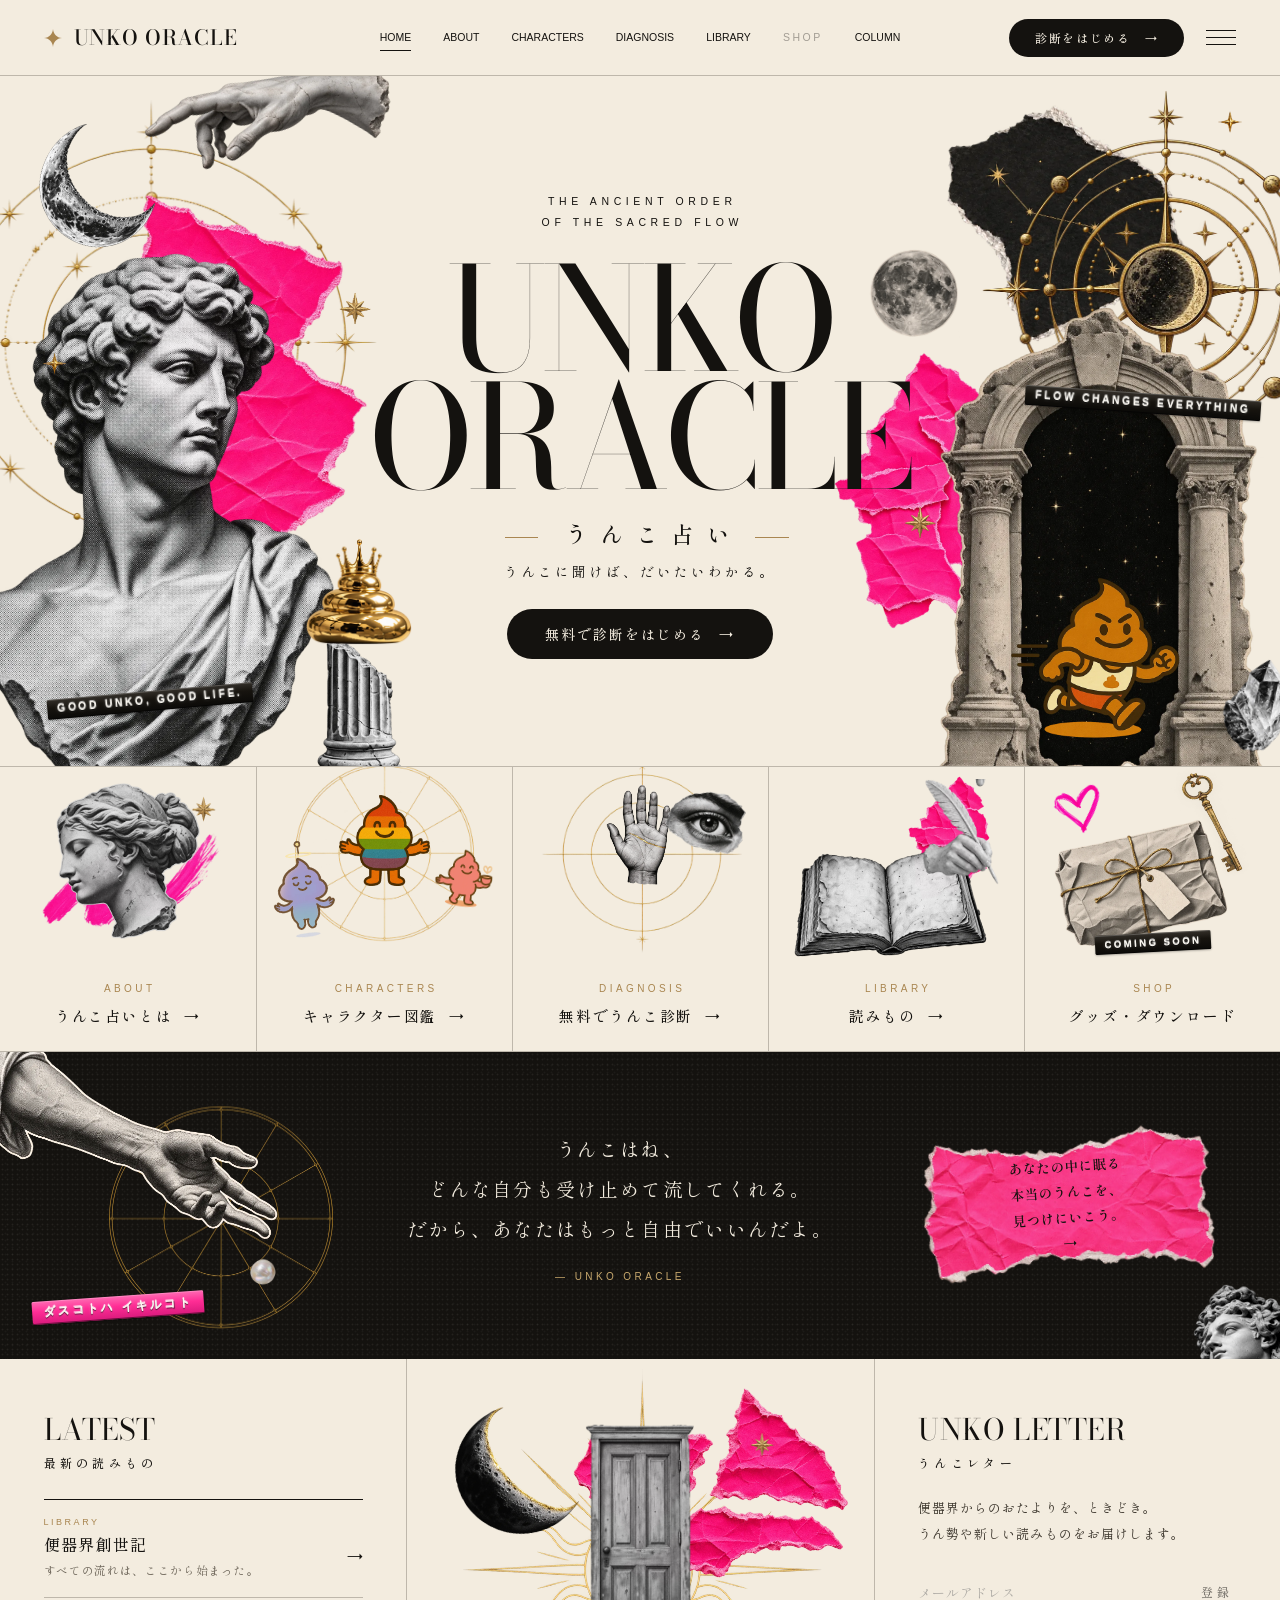
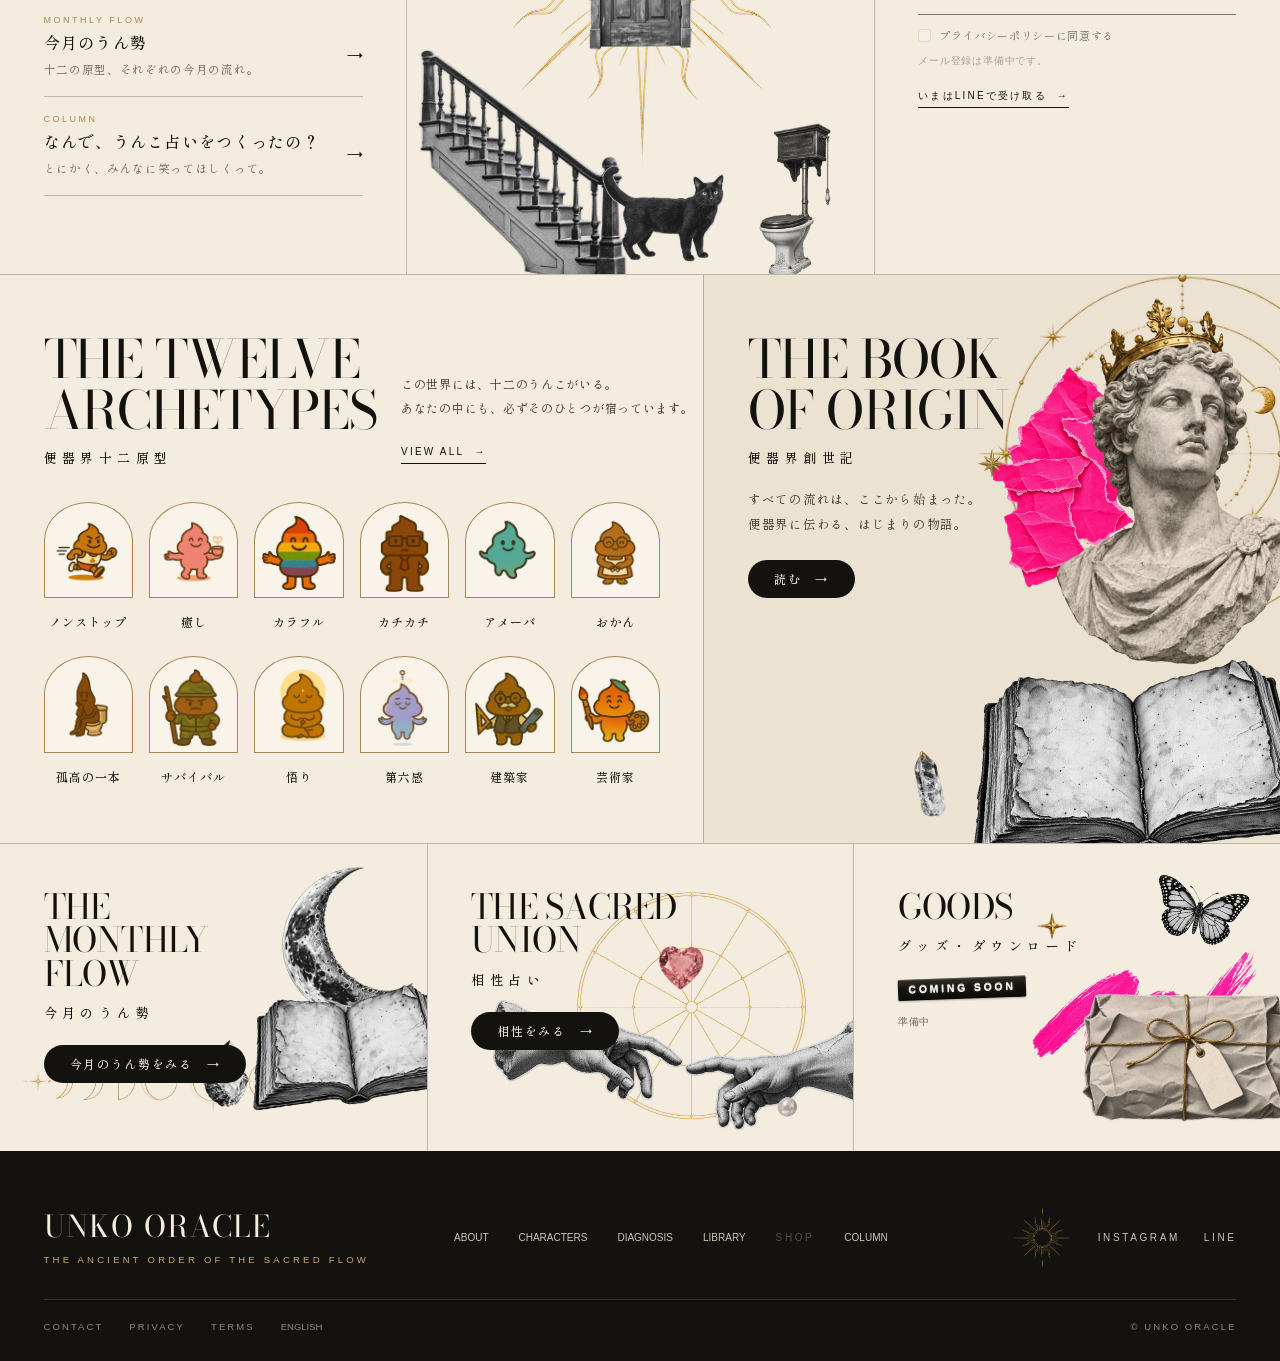
==== commit 339fe5c5: "タブのアイコンを、王冠の金のうんこにする Co-Authored-By: Claude Opus 5.5 <noreply@anthropic.com>" ====
--- a/index.html
+++ b/index.html
@@ -4,6 +4,10 @@
 <meta charset="UTF-8">
 <meta name="viewport" content="width=device-width, initial-scale=1.0">
 <title>うんこ占い.com | 便器界診断</title>
+<link rel="icon" href="/favicon.ico" sizes="48x48">
+<link rel="icon" href="/favicon.png" type="image/png" sizes="192x192">
+<link rel="apple-touch-icon" href="/apple-touch-icon.png">
+<meta name="theme-color" content="#171613">
 <meta name="description" content="生年月日から便器界キャラを診断する、ちょっと不思議で笑えるうんこ占い。12体のキャラクターから、あなたの流れと詰まりを読み解きます。">
 <link rel="canonical" href="https://unkouranai.com/">
 <meta property="og:type" content="website">
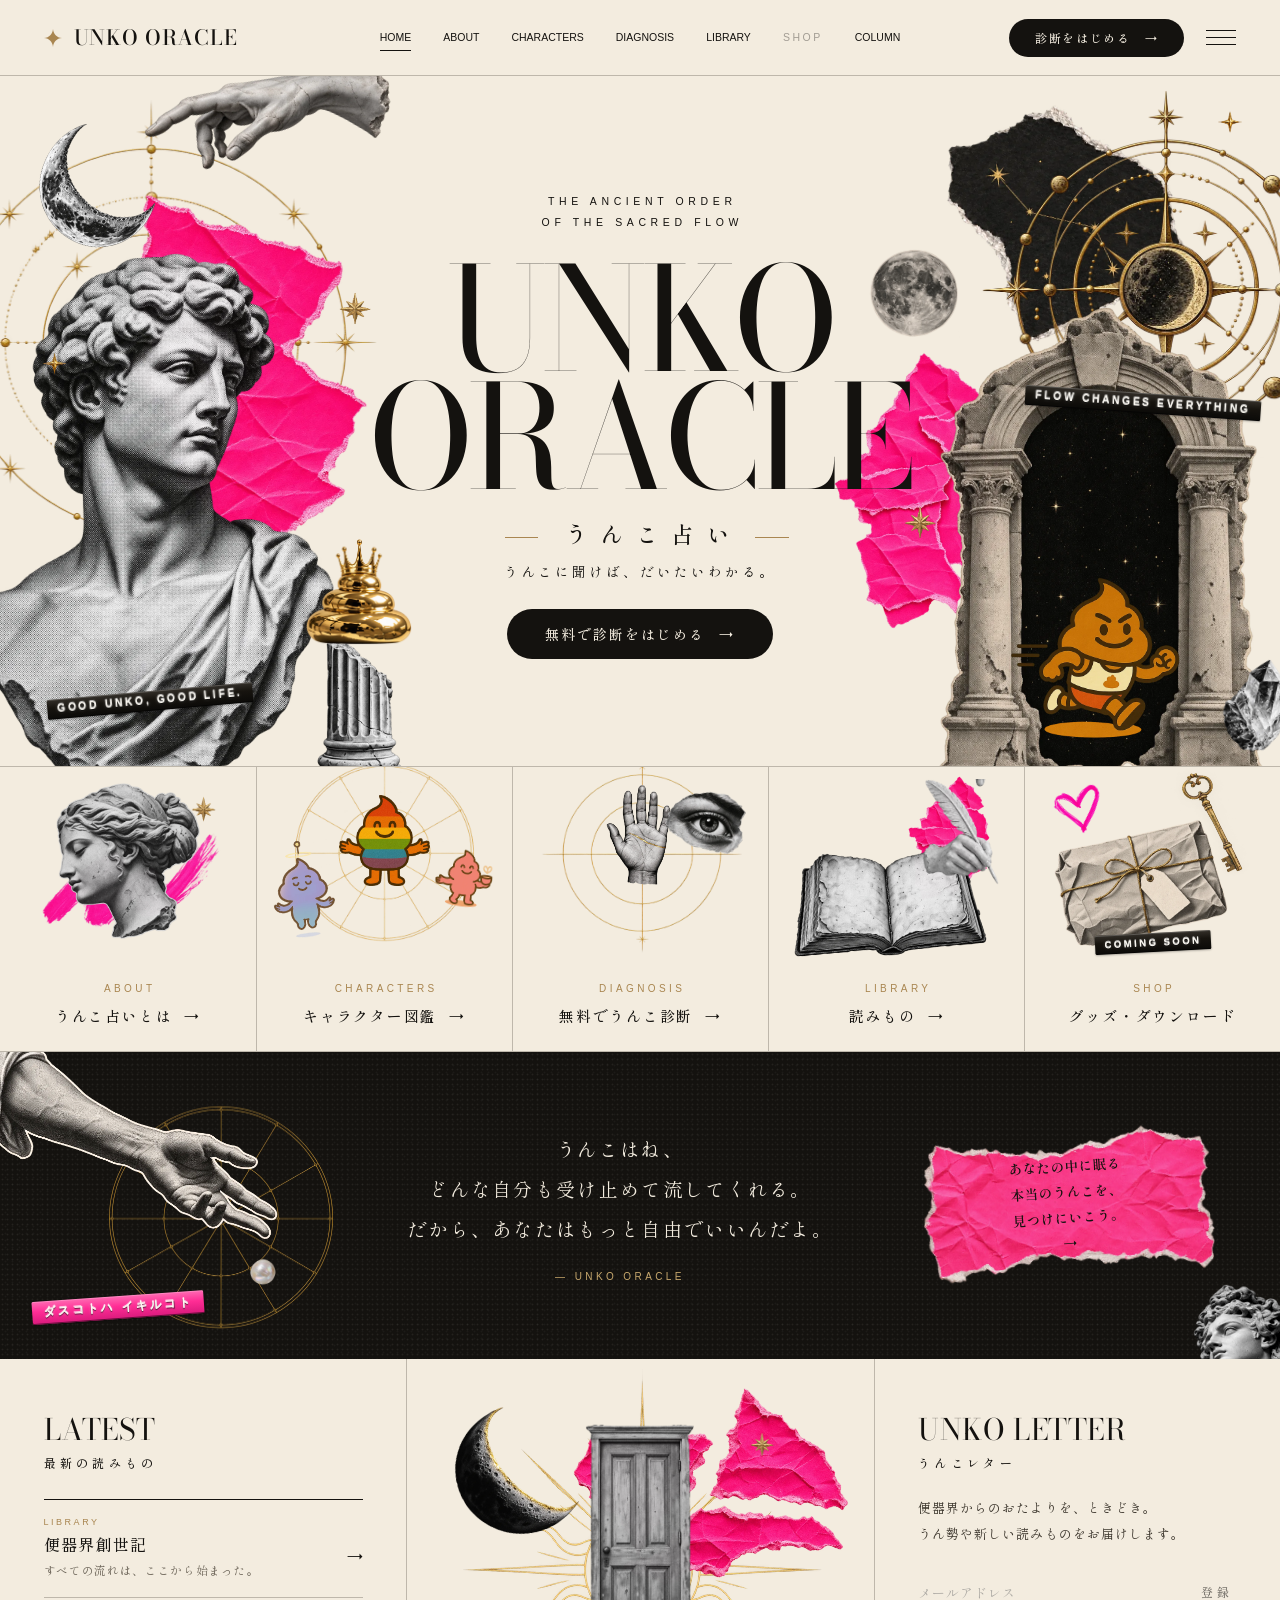
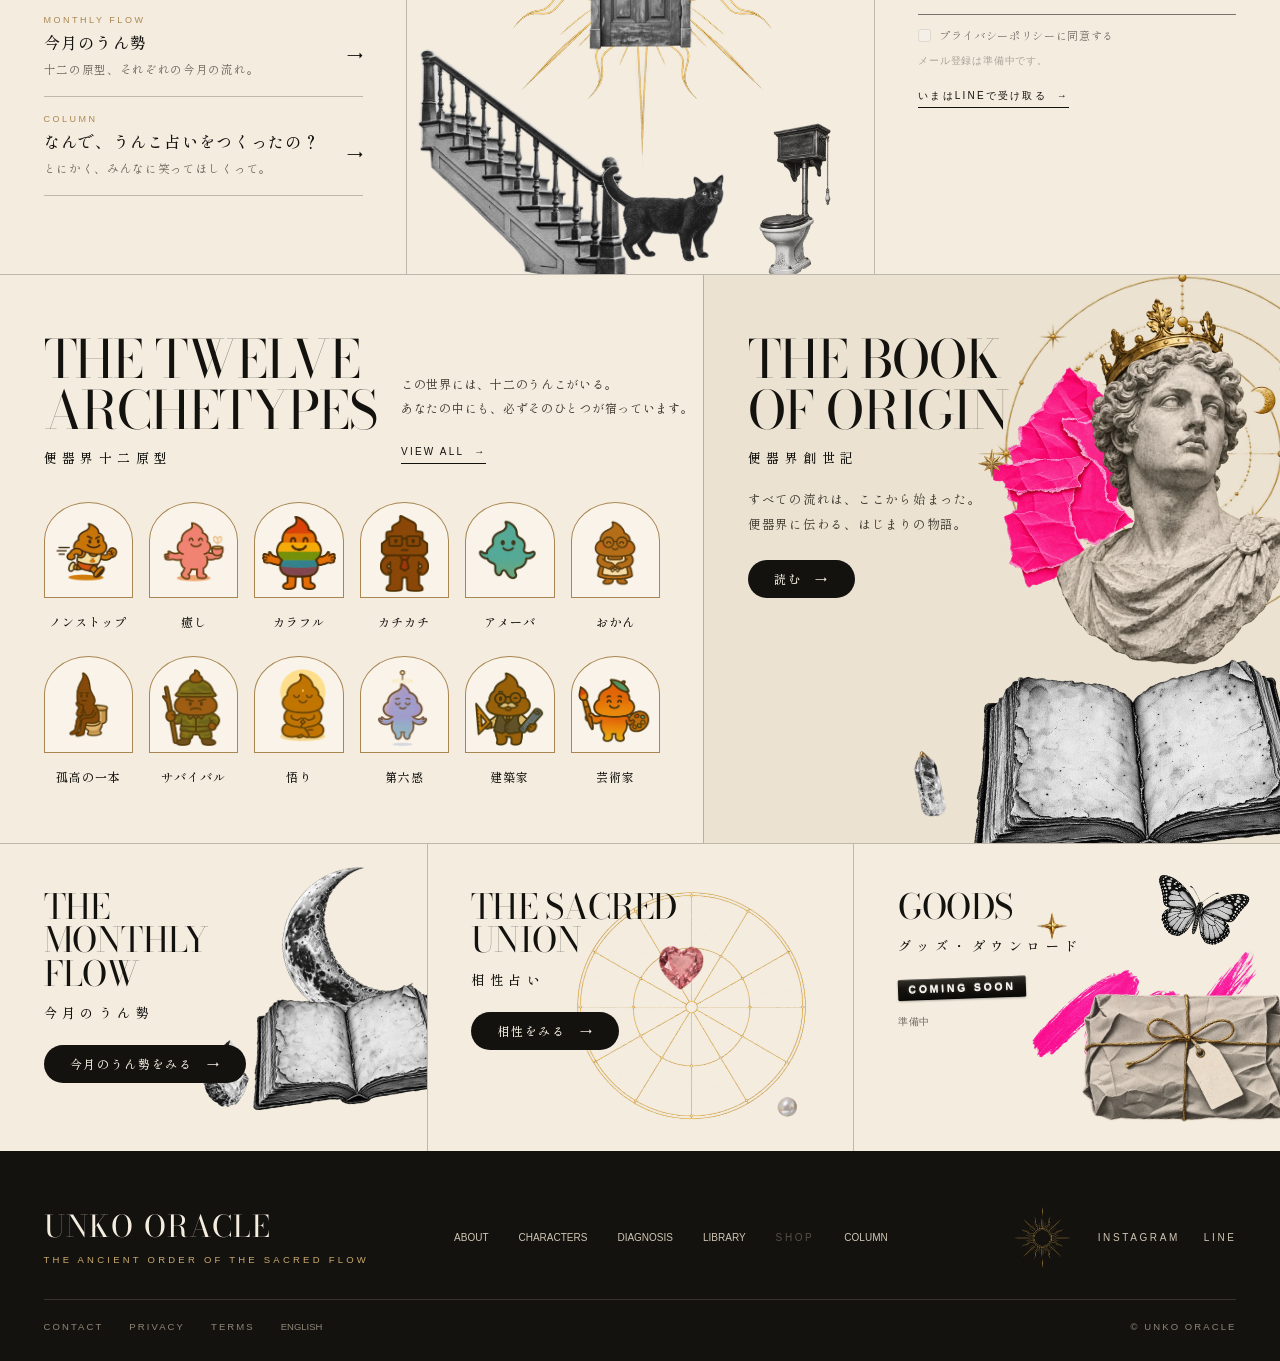
==== commit 4d22b237: "英語モードで日本語のまま残っていた文言を英語にする メニュー・フッター・診断の手順・図鑑の切替・戻るボタン・創世記の前/次・ つくった人のページ・コラムの本文（英語版を追加）・今月のうん勢と相性占いの" ====
--- a/index.html
+++ b/index.html
@@ -33,6 +33,7 @@
 .nav-right button{font-size:11px;color:rgba(255,255,255,0.7);background:none;border:none;cursor:pointer;font-family:'Zen Maru Gothic',sans-serif;transition:color .15s}
 .nav-right button:hover{color:#00ffcc}
 .lang-btn{font-size:10px;background:rgba(255,255,255,0.1);border:1px solid rgba(255,255,255,0.2);border-radius:20px;padding:3px 10px;cursor:pointer;font-family:'Zen Maru Gothic',sans-serif;color:rgba(255,255,255,0.8);transition:background .15s}
+html.lang-en [data-only="ja"],html:not(.lang-en) [data-only="en"]{display:none!important}
 .lang-btn:hover{background:rgba(0,255,200,0.2);border-color:#00ffcc}
 
 /* ======= HOME: NEON BLACK ======= */
@@ -689,8 +690,8 @@
 <body>
 
 <!-- NAV -->
-<nav class="nav on-nav" aria-label="サイト全体の案内">
-  <button class="on-logo" type="button" onclick="go('home')" aria-label="UNKO ORACLE ホーム">
+<nav class="nav on-nav" aria-label="サイト全体の案内" data-en-label="Site navigation">
+  <button class="on-logo" type="button" onclick="go('home')" aria-label="UNKO ORACLE ホーム" data-en-label="UNKO ORACLE home">
     <svg viewBox="0 0 24 24" aria-hidden="true"><path d="M12 0c.7 7.2 4.8 11.3 12 12-7.2.7-11.3 4.8-12 12-.7-7.2-4.8-11.3-12-12C7.2 11.3 11.3 7.2 12 0z"/></svg>
     <span>UNKO ORACLE</span>
   </button>
@@ -700,39 +701,39 @@
     <button type="button" data-p="zukan" onclick="go('zukan')">CHARACTERS</button>
     <button type="button" data-p="diag" onclick="go('diag')">DIAGNOSIS</button>
     <button type="button" data-p="genesis" onclick="go('genesis')">LIBRARY</button>
-    <span class="on-soon" title="準備中">SHOP</span>
+    <span class="on-soon" title="準備中" data-en-title="Coming soon">SHOP</span>
     <button type="button" data-p="column" onclick="go('column')">COLUMN</button>
   </div>
   <div class="on-right">
-    <button class="on-pill" type="button" onclick="go('diag')">診断をはじめる <span aria-hidden="true">→</span></button>
+    <button class="on-pill" type="button" onclick="go('diag')"><span data-en="Get your reading">診断をはじめる</span> <span aria-hidden="true">→</span></button>
     <button class="lang-btn" id="lb" type="button" onclick="tl()">EN</button>
     <details class="on-menu">
-      <summary aria-label="メニュー"><span></span><span></span><span></span></summary>
+      <summary aria-label="メニュー" data-en-label="Menu"><span></span><span></span><span></span></summary>
       <div class="on-menu-panel">
         <button type="button" onclick="this.closest('details').open=false;go('home')">HOME</button>
-        <button type="button" onclick="this.closest('details').open=false;go('maker')">ABOUT<small>うんこ占いとは</small></button>
-        <button type="button" onclick="this.closest('details').open=false;go('zukan')">CHARACTERS<small>キャラクター図鑑</small></button>
-        <button type="button" onclick="this.closest('details').open=false;go('diag')">DIAGNOSIS<small>無料でうんこ診断</small></button>
-        <button type="button" onclick="this.closest('details').open=false;go('genesis')">LIBRARY<small>便器界創世記</small></button>
-            <button type="button" onclick="this.closest('details').open=false;go('column')">COLUMN<small>読みもの</small></button>
-        <button type="button" onclick="this.closest('details').open=false;openUnsei()">MONTHLY FLOW<small>今月のうん勢</small></button>
-        <button type="button" onclick="this.closest('details').open=false;go('compat')">SACRED UNION<small>相性占い</small></button>
+        <button type="button" onclick="this.closest('details').open=false;go('maker')">ABOUT<small data-en="Who made this">うんこ占いとは</small></button>
+        <button type="button" onclick="this.closest('details').open=false;go('zukan')">CHARACTERS<small data-en="The 12 characters">キャラクター図鑑</small></button>
+        <button type="button" onclick="this.closest('details').open=false;go('diag')">DIAGNOSIS<small data-en="Free poop reading">無料でうんこ診断</small></button>
+        <button type="button" onclick="this.closest('details').open=false;go('genesis')">LIBRARY<small data-en="Genesis of the Toilet World">便器界創世記</small></button>
+            <button type="button" onclick="this.closest('details').open=false;go('column')">COLUMN<small data-en="Read">読みもの</small></button>
+        <button type="button" onclick="this.closest('details').open=false;openUnsei()">MONTHLY FLOW<small data-en="This month’s flow">今月のうん勢</small></button>
+        <button type="button" onclick="this.closest('details').open=false;go('compat')">SACRED UNION<small data-en="Compatibility">相性占い</small></button>
       </div>
     </details>
   </div>
 </nav>
 
-<link rel="stylesheet" href="assets/oracle/home.css?v=20261006-15">
+<link rel="stylesheet" href="assets/oracle/home.css?v=20261020-1">
 <link href="https://fonts.googleapis.com/css2?family=Shippori+Mincho:wght@400;500;600&display=swap" rel="stylesheet">
-<link rel="stylesheet" href="assets/oracle/home-v2.css?v=20261006-15">
-<link rel="stylesheet" href="assets/oracle/pages-v2.css?v=20261006-15">
+<link rel="stylesheet" href="assets/oracle/home-v2.css?v=20261020-1">
+<link rel="stylesheet" href="assets/oracle/pages-v2.css?v=20261020-1">
 <!-- ===== HOME JA ===== -->
 <div id="pg-home-ja" class="page active">
   <div class="oracle-home-v2">
 
     <!-- 01 HEADER -->
     <header class="oh2-header">
-      <button class="oh2-logo" type="button" onclick="go('home')" aria-label="UNKO ORACLE ホーム">
+      <button class="oh2-logo" type="button" onclick="go('home')" aria-label="UNKO ORACLE ホーム" data-en-label="UNKO ORACLE home">
         <svg class="oh2-logo-star" viewBox="0 0 24 24" aria-hidden="true"><path d="M12 0c.7 7.2 4.8 11.3 12 12-7.2.7-11.3 4.8-12 12-.7-7.2-4.8-11.3-12-12C7.200 11.300 11.300 7.200 12 0z"/></svg>
         <span>UNKO ORACLE</span>
       </button>
@@ -746,18 +747,18 @@
         <button type="button" onclick="go('column')">COLUMN</button>
       </nav>
       <div class="oh2-header-right">
-        <button class="oh2-pill" type="button" onclick="go('diag')">診断をはじめる <span aria-hidden="true">→</span></button>
+        <button class="oh2-pill" type="button" onclick="go('diag')"><span data-en="Get your reading">診断をはじめる</span> <span aria-hidden="true">→</span></button>
         <details class="oh2-menu">
-          <summary aria-label="メニュー"><span></span><span></span><span></span></summary>
+          <summary aria-label="メニュー" data-en-label="Menu"><span></span><span></span><span></span></summary>
           <div class="oh2-menu-panel">
             <button type="button" onclick="this.closest('details').open=false;go('home')">HOME</button>
-            <button type="button" onclick="this.closest('details').open=false;go('maker')">ABOUT<small>うんこ占いとは</small></button>
-            <button type="button" onclick="this.closest('details').open=false;go('zukan')">CHARACTERS<small>キャラクター図鑑</small></button>
-            <button type="button" onclick="this.closest('details').open=false;go('diag')">DIAGNOSIS<small>無料でうんこ診断</small></button>
-            <button type="button" onclick="this.closest('details').open=false;go('genesis')">LIBRARY<small>便器界創世記</small></button>
-            <button type="button" onclick="this.closest('details').open=false;go('column')">COLUMN<small>読みもの</small></button>
-            <button type="button" onclick="this.closest('details').open=false;openUnsei()">MONTHLY FLOW<small>今月のうん勢</small></button>
-            <button type="button" onclick="this.closest('details').open=false;go('compat')">SACRED UNION<small>相性占い</small></button>
+            <button type="button" onclick="this.closest('details').open=false;go('maker')">ABOUT<small data-en="Who made this">うんこ占いとは</small></button>
+            <button type="button" onclick="this.closest('details').open=false;go('zukan')">CHARACTERS<small data-en="The 12 characters">キャラクター図鑑</small></button>
+            <button type="button" onclick="this.closest('details').open=false;go('diag')">DIAGNOSIS<small data-en="Free poop reading">無料でうんこ診断</small></button>
+            <button type="button" onclick="this.closest('details').open=false;go('genesis')">LIBRARY<small data-en="Genesis of the Toilet World">便器界創世記</small></button>
+            <button type="button" onclick="this.closest('details').open=false;go('column')">COLUMN<small data-en="Read">読みもの</small></button>
+            <button type="button" onclick="this.closest('details').open=false;openUnsei()">MONTHLY FLOW<small data-en="This month’s flow">今月のうん勢</small></button>
+            <button type="button" onclick="this.closest('details').open=false;go('compat')">SACRED UNION<small data-en="Compatibility">相性占い</small></button>
             <button type="button" onclick="this.closest('details').open=false;tl()">ENGLISH<small>言語を切り替える</small></button>
           </div>
         </details>
@@ -1088,9 +1089,9 @@
           <div class="r-area" id="ra"></div>
         </div>
         <ol class="od-steps" aria-hidden="true">
-          <li><i>01</i><b>INPUT</b><span>生年月日を入力</span></li>
-          <li><i>02</i><b>ANALYSIS</b><span>便器界の図鑑を照合</span></li>
-          <li><i>03</i><b>REVEAL</b><span>あなたのうんこが現れる</span></li>
+          <li><i>01</i><b>INPUT</b><span data-en="Enter your birthday">生年月日を入力</span></li>
+          <li><i>02</i><b>ANALYSIS</b><span data-en="Check the Toilet World archive">便器界の図鑑を照合</span></li>
+          <li><i>03</i><b>REVEAL</b><span data-en="Your Unko appears">あなたのうんこが現れる</span></li>
         </ol>
       </div>
       <div class="od-art" aria-hidden="true">
@@ -1108,8 +1109,8 @@
       </div>
     </section>
     <footer class="od-footer">
-      <div class="od-footer-logo">UNKO ORACLE<small>うんこ占い / Unko-dō</small></div>
-      <div class="od-footer-links"><a href="/contact.html">お問い合わせ</a><a href="/terms.html">利用規約</a><a href="/privacy.html">プライバシー</a></div>
+      <div class="od-footer-logo">UNKO ORACLE<small data-en="Unko Uranai / Unko-dō">うんこ占い / Unko-dō</small></div>
+      <div class="od-footer-links"><a href="/contact.html" data-en="Contact">お問い合わせ</a><a href="/terms.html" data-en="Terms">利用規約</a><a href="/privacy.html" data-en="Privacy">プライバシー</a></div>
       <div class="od-footer-copy">© 2026 Unko-dō Project.</div>
     </footer>
   </div>
@@ -1138,8 +1139,8 @@
         </div>
       </div>
       <div class="view-toggle">
-  <button class="view-btn" id="btn-mag" onclick="setView('mag')">📖 マガジン</button>
-  <button class="view-btn active" id="btn-grid" onclick="setView('grid')">⊞ グリッド</button>
+  <button class="view-btn" id="btn-mag" onclick="setView('mag')" data-en="📖 Magazine">📖 マガジン</button>
+  <button class="view-btn active" id="btn-grid" onclick="setView('grid')" data-en="⊞ Grid">⊞ グリッド</button>
 </div>
 <div class="char-grid" id="zg"></div>
       <ul class="oz-grid" id="oz-grid"></ul>
@@ -1153,8 +1154,8 @@
       </div>
     </section>
     <footer class="pastel-footer">
-      <div class="f-logo">うんこ占い / Unko-dō</div>
-      <div class="f-links"><a href="/contact.html">お問い合わせ</a><a href="/terms.html">利用規約</a><a href="/privacy.html">プライバシー</a></div>
+      <div class="f-logo" data-en="Unko Uranai / Unko-dō">うんこ占い / Unko-dō</div>
+      <div class="f-links"><a href="/contact.html" data-en="Contact">お問い合わせ</a><a href="/terms.html" data-en="Terms">利用規約</a><a href="/privacy.html" data-en="Privacy">プライバシー</a></div>
       <div class="f-copy">© 2026 Unko-dō Project.</div>
     </footer>
   </div>
@@ -1164,12 +1165,12 @@
 <div id="pg-detail" class="page">
   <div class="pastel-body">
     <section class="sec" style="max-width:640px">
-      <button class="detail-back" onclick="go(prevPage||'zukan')">← 戻る</button>
+      <button class="detail-back" onclick="go(prevPage||'zukan')" data-en="← Back">← 戻る</button>
       <div id="detail-content"></div>
     </section>
     <footer class="pastel-footer">
-      <div class="f-logo">うんこ占い / Unko-dō</div>
-      <div class="f-links"><a href="/contact.html">お問い合わせ</a><a href="/terms.html">利用規約</a><a href="/privacy.html">プライバシー</a></div>
+      <div class="f-logo" data-en="Unko Uranai / Unko-dō">うんこ占い / Unko-dō</div>
+      <div class="f-links"><a href="/contact.html" data-en="Contact">お問い合わせ</a><a href="/terms.html" data-en="Terms">利用規約</a><a href="/privacy.html" data-en="Privacy">プライバシー</a></div>
       <div class="f-copy">© 2026 Unko-dō Project.</div>
     </footer>
   </div>
@@ -1203,9 +1204,9 @@
 
 <!-- Genesis Nav Bar (fixed, outside all page divs) -->
 <div id="genesis-nav-bar" style="display:none;position:fixed;bottom:0;left:0;right:0;z-index:500;align-items:center;justify-content:center;gap:16px;padding:14px 20px;background:linear-gradient(transparent,rgba(0,0,0,0.5));pointer-events:all">
-  <button onclick="genesisNav(-1)" style="background:rgba(255,255,255,0.12);border:1px solid rgba(255,255,255,0.25);color:#fff;border-radius:40px;padding:8px 20px;font-size:12px;font-family:'Zen Maru Gothic',sans-serif;cursor:pointer;transition:background .2s" onmouseover="this.style.background='rgba(255,255,255,0.3)'" onmouseout="this.style.background='rgba(255,255,255,0.12)'">← 前</button>
+  <button onclick="genesisNav(-1)" style="background:rgba(255,255,255,0.12);border:1px solid rgba(255,255,255,0.25);color:#fff;border-radius:40px;padding:8px 20px;font-size:12px;font-family:'Zen Maru Gothic',sans-serif;cursor:pointer;transition:background .2s" onmouseover="this.style.background='rgba(255,255,255,0.3)'" onmouseout="this.style.background='rgba(255,255,255,0.12)'" data-en="← Prev">← 前</button>
   <div id="genesis-dots-fixed" style="display:flex;gap:6px"></div>
-  <button onclick="genesisNav(1)" style="background:rgba(255,255,255,0.12);border:1px solid rgba(255,255,255,0.25);color:#fff;border-radius:40px;padding:8px 20px;font-size:12px;font-family:'Zen Maru Gothic',sans-serif;cursor:pointer;transition:background .2s" onmouseover="this.style.background='rgba(255,255,255,0.3)'" onmouseout="this.style.background='rgba(255,255,255,0.12)'">次 →</button>
+  <button onclick="genesisNav(1)" style="background:rgba(255,255,255,0.12);border:1px solid rgba(255,255,255,0.25);color:#fff;border-radius:40px;padding:8px 20px;font-size:12px;font-family:'Zen Maru Gothic',sans-serif;cursor:pointer;transition:background .2s" onmouseover="this.style.background='rgba(255,255,255,0.3)'" onmouseout="this.style.background='rgba(255,255,255,0.12)'" data-en="Next →">次 →</button>
 </div>
 
 
@@ -1451,10 +1452,30 @@
   document.querySelectorAll('[data-nav]').forEach(b=>{const k=b.getAttribute('data-nav');if(t[k])b.textContent=t[k][0];});
 }
 
+// 決まった文言の切り替え。data-en に英語、日本語は最初の中身を data-ja に取っておく
+function applyStaticLang(){
+  const en=lang==='en';
+  document.documentElement.lang=en?'en':'ja';
+  document.documentElement.classList.toggle('lang-en',en);
+  document.querySelectorAll('[data-en]').forEach(el=>{
+    if(el.dataset.ja===undefined) el.dataset.ja=el.innerHTML;
+    el.innerHTML=en?el.dataset.en:el.dataset.ja;
+  });
+  document.querySelectorAll('[data-en-label]').forEach(el=>{
+    if(el.dataset.jaLabel===undefined) el.dataset.jaLabel=el.getAttribute('aria-label')||'';
+    el.setAttribute('aria-label',en?el.dataset.enLabel:el.dataset.jaLabel);
+  });
+  document.querySelectorAll('[data-en-title]').forEach(el=>{
+    if(el.dataset.jaTitle===undefined) el.dataset.jaTitle=el.getAttribute('title')||'';
+    el.setAttribute('title',en?el.dataset.enTitle:el.dataset.jaTitle);
+  });
+}
+
 function tl(){
   lang=lang==='ja'?'en':'ja';
   try{localStorage.setItem('unko-lang', lang);}catch(e){}
-  document.getElementById('lb').textContent=lang==='ja'?'EN':'日';
+  document.getElementById('lb').textContent=lang==='ja'?'EN':'JA';
+  applyStaticLang();
   updateNav();
   updateInstaMsg();
   renderMonthly();
@@ -2944,7 +2965,7 @@
     : now.getFullYear() + '年' + (now.getMonth()+1) + '月';
 
   document.getElementById('unsei-title').textContent = isEn ? "This Month's Unsei" : '今月のうん勢';
-  document.getElementById('unsei-sub').textContent = monthLabel + ' / 全12体';
+  document.getElementById('unsei-sub').textContent = monthLabel + (isEn ? ' / All 12' : ' / 全12体');
 
   const list = document.getElementById('unsei-list');
   list.innerHTML = CHARS.map(c => {
@@ -2953,21 +2974,25 @@
     const imgHtml = c.img && c.img.startsWith('data:')
       ? '<img src="' + c.img + '" alt="" onerror="this.style.opacity=0">'
       : '<span>' + c.em + '</span>';
+    const name = isEn ? c.e : c.n;
+    const msg = isEn && m.en ? m.en : m.ja;
+    const lucky = isEn && m.lucky_en ? m.lucky_en : m.lucky;
+    const luckyLabel = isEn ? '✦ Lucky Action' : '✦ 開うん行動';
     const face = UNSEI_FACE[c.num];
     if (face && face[m.theme]) return '<div class="unsei-card unsei-card-kao">' +
       '<div class="unsei-card-img"><img src="kao/' + c.num + '_' + face[m.theme] + '.jpg" alt=""></div>' +
       '<div class="unsei-card-body">' +
-        '<div class="unsei-card-name">' + c.n + '</div>' +
-        '<div class="unsei-card-msg">' + m.ja + '</div>' +
-        '<div class="unsei-card-lucky unsei-lucky-kao"><img src="kao/' + c.num + '_' + face.lucky + '.jpg" alt=""><div><span style="display:block;margin-bottom:2px">✦ 開うん行動</span>' + m.lucky + '</div></div>' +
+        '<div class="unsei-card-name">' + name + '</div>' +
+        '<div class="unsei-card-msg">' + msg + '</div>' +
+        '<div class="unsei-card-lucky unsei-lucky-kao"><img src="kao/' + c.num + '_' + face.lucky + '.jpg" alt=""><div><span style="display:block;margin-bottom:2px">' + luckyLabel + '</span>' + lucky + '</div></div>' +
       '</div>' +
     '</div>';
     return '<div class="unsei-card">' +
       '<div class="unsei-card-img">' + imgHtml + '</div>' +
       '<div class="unsei-card-body">' +
-        '<div class="unsei-card-name">' + c.n + '</div>' +
-        '<div class="unsei-card-msg">' + m.ja + '</div>' +
-        '<div class="unsei-card-lucky" style="display:block"><span style="display:block;margin-bottom:2px">✦ 開うん行動</span>' + m.lucky + '</div>' +
+        '<div class="unsei-card-name">' + name + '</div>' +
+        '<div class="unsei-card-msg">' + msg + '</div>' +
+        '<div class="unsei-card-lucky" style="display:block"><span style="display:block;margin-bottom:2px">' + luckyLabel + '</span>' + lucky + '</div>' +
       '</div>' +
     '</div>';
   }).join('');
@@ -3069,7 +3094,8 @@
   const n2 = lifePathNum(y2,m2,d2);
   const key = getCompatKey(n1, n2);
   const data = COMPAT[key];
-  const text = data ? data.text : '二人の流れは、まだ謎に包まれている。';
+  const text = data ? (isEn && data.texte ? data.texte : data.text)
+    : (isEn ? 'The flow between you two is still shrouded in mystery.' : '二人の流れは、まだ謎に包まれている。');
   const c1 = CHARS.find(x => x.num === n1) || CHARS[0];
   const c2 = CHARS.find(x => x.num === n2) || CHARS[0];
 
@@ -3082,7 +3108,7 @@
   document.getElementById('cr-name1').textContent = isEn ? c1.e : c1.n;
   document.getElementById('cr-name2').textContent = isEn ? c2.e : c2.n;
   const score = data ? data.score : 3;
-  const point = data ? data.point : '';
+  const point = data ? (isEn && data.pointe ? data.pointe : data.point) : '';
   document.getElementById('cr-text').textContent = text;
   // Score
   const scoreEl = document.getElementById('cr-score');
@@ -3091,7 +3117,7 @@
   const pointEl = document.getElementById('cr-point');
   if(pointEl) pointEl.textContent = point;
   const teaseEl = document.getElementById('cr-tease');
-  if(teaseEl) teaseEl.textContent = data ? (data.story || '') : '';
+  if(teaseEl) teaseEl.textContent = data ? ((isEn && data.storye) || data.story || '') : '';
 
   document.getElementById('compat-result').classList.add('show');
   document.getElementById('compat-result').scrollIntoView({behavior:'smooth'});
@@ -3192,38 +3218,38 @@
         <img class="om-l a-star2" src="assets/oracle/home/star-four.webp" alt="" loading="lazy" decoding="async">
       </div>
       <div class="om-head">
-      <div class="maker-tag">つくった人</div>
+      <div class="maker-tag" data-en="The maker">つくった人</div>
       <p class="om-title" aria-hidden="true">ABOUT</p>
-      <div class="maker-name">ぶりちゃん</div>
-      <div class="maker-type"><button onclick="showDetail(33)"><span id="maker-type-img"></span>うんこタイプ：芸術家うんこ ›</button></div>
-      <div class="maker-motto">出すことは、生きること</div>
+      <div class="maker-name" data-en="Buri-chan">ぶりちゃん</div>
+      <div class="maker-type"><button onclick="showDetail(33)"><span id="maker-type-img"></span><span data-en="Unko type: Artist Unko ›">うんこタイプ：芸術家うんこ ›</span></button></div>
+      <div class="maker-motto" data-en="To release is to live">出すことは、生きること</div>
       </div>
 
       <div class="om-profile">
-        <p class="om-thanks">うんこ占いに遊びに来てくれて<br>ありがとう♡</p>
-        <p class="om-bio">ぶりちゃんです。<br>占い師で、つくる人。</p>
-        <p class="om-bio">ふだんはめちゃ真面目に占いの研究をしていて、<br>うんこ占いと、占い師さんの道具をつくってます。</p>
+        <p class="om-thanks" data-en="Thanks so much for stopping by<br>Unko Uranai ♡">うんこ占いに遊びに来てくれて<br>ありがとう♡</p>
+        <p class="om-bio" data-en="I’m Buri-chan.<br>A fortune-teller who makes things.">ぶりちゃんです。<br>占い師で、つくる人。</p>
+        <p class="om-bio" data-en="Most of the time I study fortune-telling very seriously,<br>and I make Unko Uranai and tools for fortune-tellers.">ふだんはめちゃ真面目に占いの研究をしていて、<br>うんこ占いと、占い師さんの道具をつくってます。</p>
         <dl class="om-works">
-          <dt>作品</dt><dd>うんこ占い</dd>
-          <dt>仕事</dt><dd>占い師さんのどうぐや</dd>
+          <dt data-en="Work">作品</dt><dd data-en="Unko Uranai">うんこ占い</dd>
+          <dt data-en="Job">仕事</dt><dd data-en="Tool shop for fortune-tellers">占い師さんのどうぐや</dd>
         </dl>
       </div>
       <div class="om-excerpt">
         <p class="om-excerpt-label">COLUMN</p>
-        <p class="om-excerpt-title">なんで、うんこ占いをつくったの？</p>
-        <blockquote>とにかく、みんなに笑ってほしくって、<br>うんこ占いをつくったんだよ。</blockquote>
-        <button type="button" class="om-more" onclick="go('column')">つづきを読む <i aria-hidden="true">→</i></button>
+        <p class="om-excerpt-title" data-en="Why did I make Unko Uranai?">なんで、うんこ占いをつくったの？</p>
+        <blockquote data-en="Honestly, I just wanted everyone to laugh,<br>so I made Unko Uranai.">とにかく、みんなに笑ってほしくって、<br>うんこ占いをつくったんだよ。</blockquote>
+        <button type="button" class="om-more" onclick="go('column')"><span data-en="Read more">つづきを読む</span> <i aria-hidden="true">→</i></button>
       </div>
       <div class="om-follow">
         <p class="is-latin"><span>INSTAGRAM</span><a href="https://www.instagram.com/brichan_unkouranai/" target="_blank" rel="noopener noreferrer">@brichan_unkouranai <i aria-hidden="true">→</i></a></p>
-        <p><span>WORKS</span><a href="https://brichan-works.vercel.app/" target="_blank" rel="noopener noreferrer">ぶりちゃんのポートフォリオ <i aria-hidden="true">→</i></a></p>
-        <p><span>REQUEST</span><a href="https://brichan-works.vercel.app/lp" target="_blank" rel="noopener noreferrer">占い師さんのどうぐや <i aria-hidden="true">→</i></a></p>
-      </div>
-      <button class="maker-back" onclick="go('home')">← トップへ</button>
+        <p><span>WORKS</span><a href="https://brichan-works.vercel.app/" target="_blank" rel="noopener noreferrer"><span data-en="Buri-chan’s portfolio">ぶりちゃんのポートフォリオ</span> <i aria-hidden="true">→</i></a></p>
+        <p><span>REQUEST</span><a href="https://brichan-works.vercel.app/lp" target="_blank" rel="noopener noreferrer"><span data-en="Tool shop for fortune-tellers">占い師さんのどうぐや</span> <i aria-hidden="true">→</i></a></p>
+      </div>
+      <button class="maker-back" onclick="go('home')" data-en="← Back to top">← トップへ</button>
     </div>
     <div class="home-footer">
-      <div class="f-logo">うんこ占い / Unko-dō</div>
-      <div class="f-links"><a href="/contact.html">お問い合わせ</a><a href="/terms.html">利用規約</a><a href="/privacy.html">プライバシー</a></div>
+      <div class="f-logo" data-en="Unko Uranai / Unko-dō">うんこ占い / Unko-dō</div>
+      <div class="f-links"><a href="/contact.html" data-en="Contact">お問い合わせ</a><a href="/terms.html" data-en="Terms">利用規約</a><a href="/privacy.html" data-en="Privacy">プライバシー</a></div>
       <div class="f-copy">© 2026 Unko-dō Project.</div>
     </div>
   </div>
@@ -3243,10 +3269,10 @@
           <img class="om-l c-star" src="assets/oracle/home/star-eight.webp" alt="" loading="lazy" decoding="async">
         </div>
         <p class="oc-kicker">COLUMN</p>
-        <h1 class="oc-title">なんで、うんこ占いを<br>つくったの？</h1>
-        <p class="oc-by">文　ぶりちゃん</p>
-      </div>
-      <div class="om-letter">
+        <h1 class="oc-title" data-en="Why did I make<br>Unko Uranai?">なんで、うんこ占いを<br>つくったの？</h1>
+        <p class="oc-by" data-en="By Buri-chan">文　ぶりちゃん</p>
+      </div>
+      <div class="om-letter" data-only="ja">
         <p>どうも～！！ぶりちゃんだよっ！</p>
         <p>ふだんはめちゃ真面目に占いの研究してきたんだけど、<br>考えすぎて頭のねじが飛んでっちゃって、<br>ついに思いついたのが</p>
         <p class="om-em">うんこ占いっ！！</p>
@@ -3305,15 +3331,74 @@
         <p>そしたらまた、<br>新しい一日が始まるから。</p>
         <p class="om-sign">ぶりちゃん</p>
       </div>
+      <div class="om-letter" data-only="en" lang="en">
+        <p>Heyyy!! It's Buri-chan!</p>
+        <p>Most of the time I've been studying fortune-telling super seriously,<br>but I thought about it so hard that a screw came loose in my head,<br>and what I finally came up with was</p>
+        <p class="om-em">poop fortune-telling!!</p>
+        <p>I mean, worries and bad stuff,<br>once you laugh at them, they suddenly don't matter so much, right?</p>
+        <p>So why not take everyone's worries,<br>laugh at them with Unko Uranai,<br>and just flush them down the toilet!!</p>
+        <p>…is what I seriously thought lol</p>
+        <p>So,</p>
+        <p>"How do I actually make this thing?"</p>
+        <p>That's when I ran into this thing called AI.</p>
+        <p>It was like lightning struck my brain.</p>
+        <p class="om-em">This is basically Doraemon!!</p>
+        <p>Stuff I'd only ever imagined in my head<br>actually started taking shape with AI.</p>
+        <p>I was SO moved,<br>and after that I skipped sleep and talked to AI about poop<br>for like 10 hours a day lol</p>
+        <p>"What's this poop's personality?"<br>"What happens if this guy goes dark?"<br>"What kind of place is the Toilet World?"</p>
+        <p>Stuff like that.</p>
+        <p>If you think about it calmly,<br>it's like, why are you talking about this so seriously lololol</p>
+        <p>Then Unko Uranai was finished,<br>and when I showed it to everyone,</p>
+        <p>everyone loved it!!</p>
+        <p>Even a husband you can't stand<br>gets a little funny once you compare him to poop.</p>
+        <p>Like, "He is SO a Solid Unko!!" lol</p>
+        <p>But at the same time,</p>
+        <p class="om-em">"Wait, I'm the Solitary Unko!?"</p>
+        <p>and you trip over yourself too lololol</p>
+        <p>But I think that's totally fine.</p>
+        <p class="om-pull">Honestly, I just wanted everyone to laugh,<br>so I made Unko Uranai.</p>
+        <p>And then.</p>
+        <p>After I made it,</p>
+        <p class="om-em">"…So, what now?"</p>
+        <p>is where I ended up lololol</p>
+        <p>I'm bad at thinking about what comes next lol</p>
+        <p>But you know what?</p>
+        <p>Thanks to Unko Uranai,<br>I got to meet so many people I'd never have known.</p>
+        <p>People laughed and said "Unko Uranai is so fun!",<br>and told their friends about it.</p>
+        <p>At first I just thought,</p>
+        <p class="om-em">"Wouldn't it be funny if this existed?"</p>
+        <p>That's all it was.</p>
+        <p>And before I knew it,<br>people were connecting with each other through it.</p>
+        <p>And the one who probably changed the most<br>was me, Buri-chan.</p>
+        <p>Instead of keeping the things in my head locked away,<br>thinking "this is so dumb,"</p>
+        <p class="om-em">I actually let them out.</p>
+        <p>And then<br>someone laughs,<br>someone finds it,<br>and something new starts from there.</p>
+        <p>Poop, right?</p>
+        <p>If you keep it in your belly forever, it hurts.</p>
+        <p>Worries, ideas, feelings—<br>maybe they're all the same.</p>
+        <p class="om-pull">Let it out, and something starts to move.</p>
+        <p>That's why this site says</p>
+        <p class="om-close">To release is to live</p>
+        <p>right there.</p>
+        <p>That sounds super grand,<br>but it's a story about poop lololol</p>
+        <p>But,</p>
+        <p>on a day when something a little bad happened,<br>or a day when your head is full from overthinking,</p>
+        <p>"Oh yeah, there was that weird poop website"</p>
+        <p>if you remember it</p>
+        <p>and come back to visit the Toilet World, that'd make me really happy.</p>
+        <p>Laugh, let it out, flush it away.</p>
+        <p>And then<br>a brand-new day begins.</p>
+        <p class="om-sign">Buri-chan</p>
+      </div>
       <div class="oc-end">
-        <button type="button" class="om-more" onclick="go('maker')">ぶりちゃんのプロフィール <i aria-hidden="true">→</i></button>
-        <button type="button" class="om-more is-line" onclick="go('diag')">無料で診断をはじめる <i aria-hidden="true">→</i></button>
-      </div>
-      <button class="maker-back" onclick="go('home')">← トップへ</button>
+        <button type="button" class="om-more" onclick="go('maker')"><span data-en="About Buri-chan">ぶりちゃんのプロフィール</span> <i aria-hidden="true">→</i></button>
+        <button type="button" class="om-more is-line" onclick="go('diag')"><span data-en="Start the free reading">無料で診断をはじめる</span> <i aria-hidden="true">→</i></button>
+      </div>
+      <button class="maker-back" onclick="go('home')" data-en="← Back to top">← トップへ</button>
     </div>
     <div class="home-footer">
-      <div class="f-logo">うんこ占い / Unko-dō</div>
-      <div class="f-links"><a href="/contact.html">お問い合わせ</a><a href="/terms.html">利用規約</a><a href="/privacy.html">プライバシー</a></div>
+      <div class="f-logo" data-en="Unko Uranai / Unko-dō">うんこ占い / Unko-dō</div>
+      <div class="f-links"><a href="/contact.html" data-en="Contact">お問い合わせ</a><a href="/terms.html" data-en="Terms">利用規約</a><a href="/privacy.html" data-en="Privacy">プライバシー</a></div>
       <div class="f-copy">© 2026 Unko-dō Project.</div>
     </div>
   </div>
@@ -3397,19 +3482,19 @@
     </div>
    </div>
    <footer class="oc-footer">
-     <div class="oc-footer-logo">UNKO ORACLE<small>うんこ占い / Unko-dō</small></div>
-     <div class="oc-footer-links"><a href="/contact.html">お問い合わせ</a><a href="/terms.html">利用規約</a><a href="/privacy.html">プライバシー</a></div>
+     <div class="oc-footer-logo">UNKO ORACLE<small data-en="Unko Uranai / Unko-dō">うんこ占い / Unko-dō</small></div>
+     <div class="oc-footer-links"><a href="/contact.html" data-en="Contact">お問い合わせ</a><a href="/terms.html" data-en="Terms">利用規約</a><a href="/privacy.html" data-en="Privacy">プライバシー</a></div>
      <div class="oc-footer-copy">© 2026 Unko-dō Project.</div>
    </footer>
   </div>
 </div>
 
 
-<script defer src="assets/oracle/home.js?v=20261006-15"></script>
-<script defer src="assets/oracle/detail-v2.js?v=20261006-15"></script>
-<script defer src="assets/oracle/zukan-v2.js?v=20261006-15"></script>
-<script defer src="assets/oracle/compat-v2.js?v=20261006-15"></script>
-<script defer src="assets/oracle/unsei-v2.js?v=20261006-15"></script>
+<script defer src="assets/oracle/home.js?v=20261020-1"></script>
+<script defer src="assets/oracle/detail-v2.js?v=20261020-1"></script>
+<script defer src="assets/oracle/zukan-v2.js?v=20261020-1"></script>
+<script defer src="assets/oracle/compat-v2.js?v=20261020-1"></script>
+<script defer src="assets/oracle/unsei-v2.js?v=20261020-1"></script>
 <!-- Vercel Analytics -->
 <script>
   window.va = window.va || function () { (window.vaq = window.vaq || []).push(arguments); };
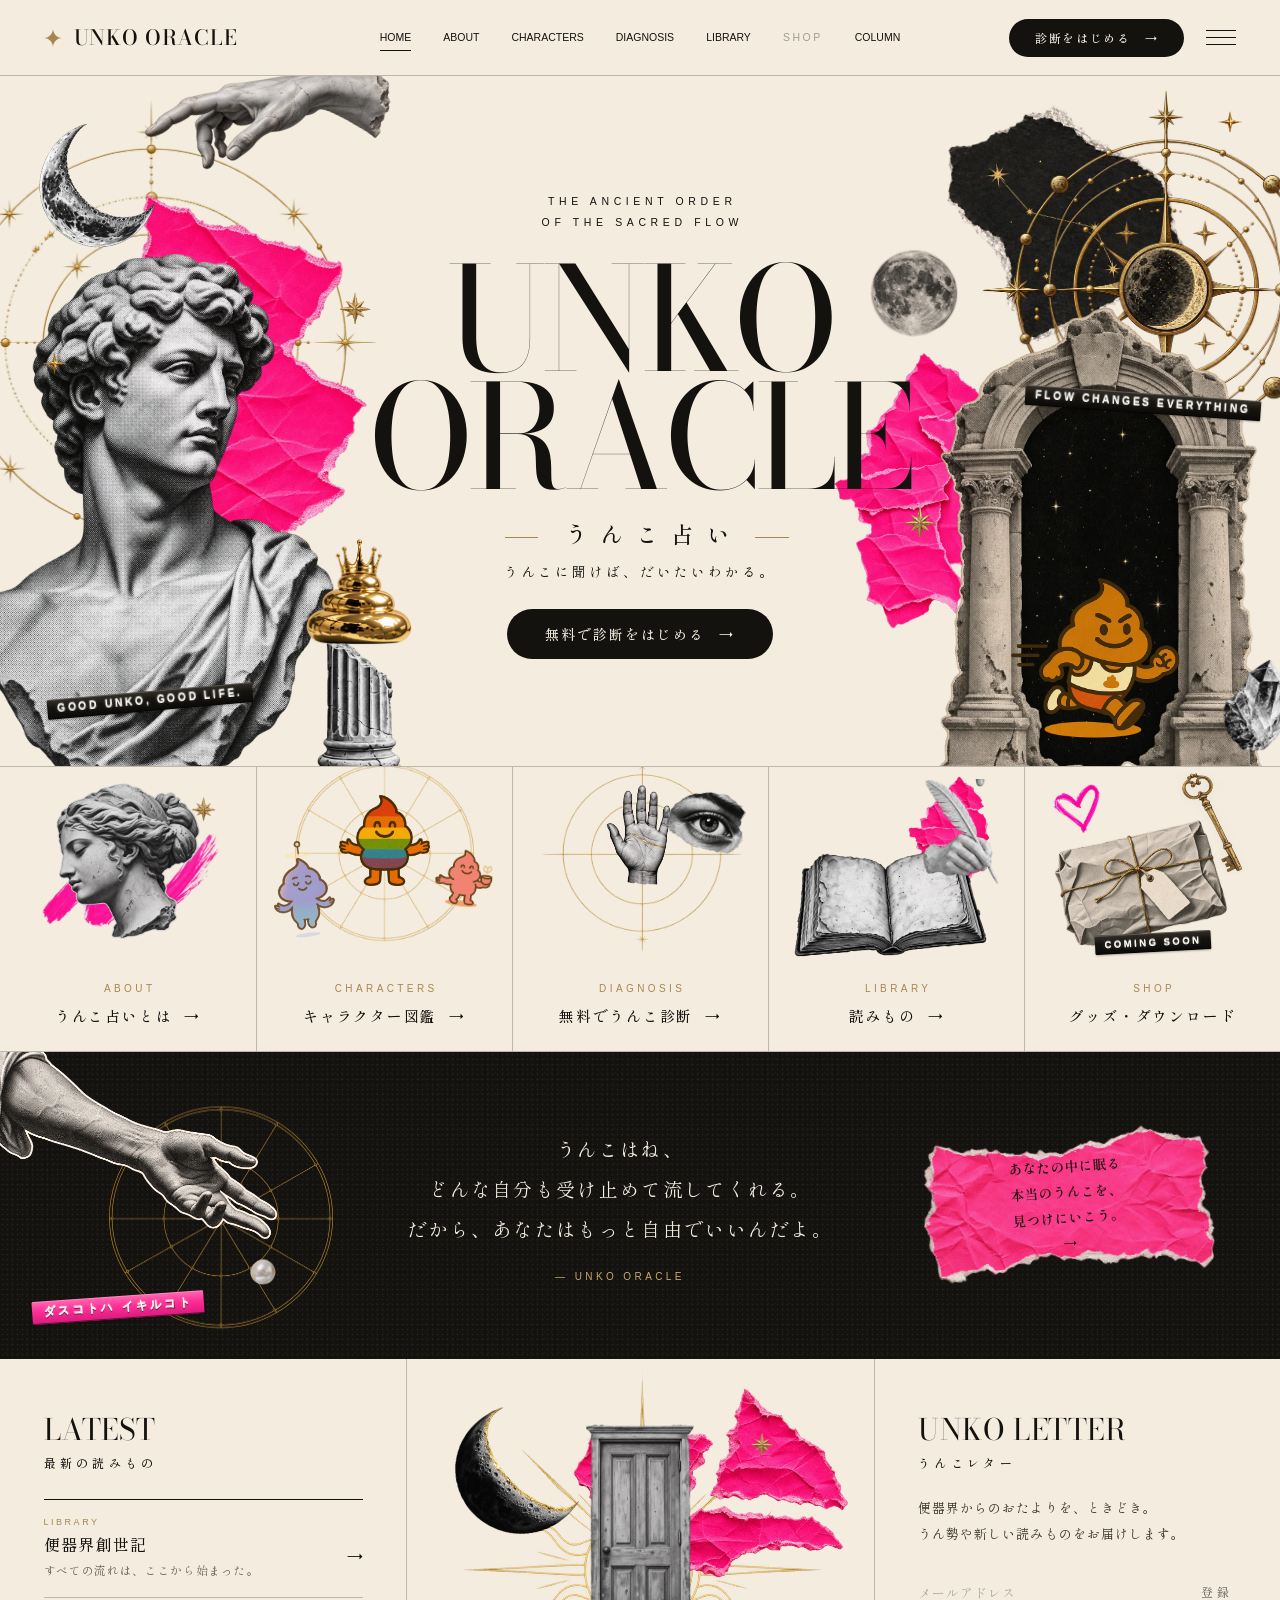
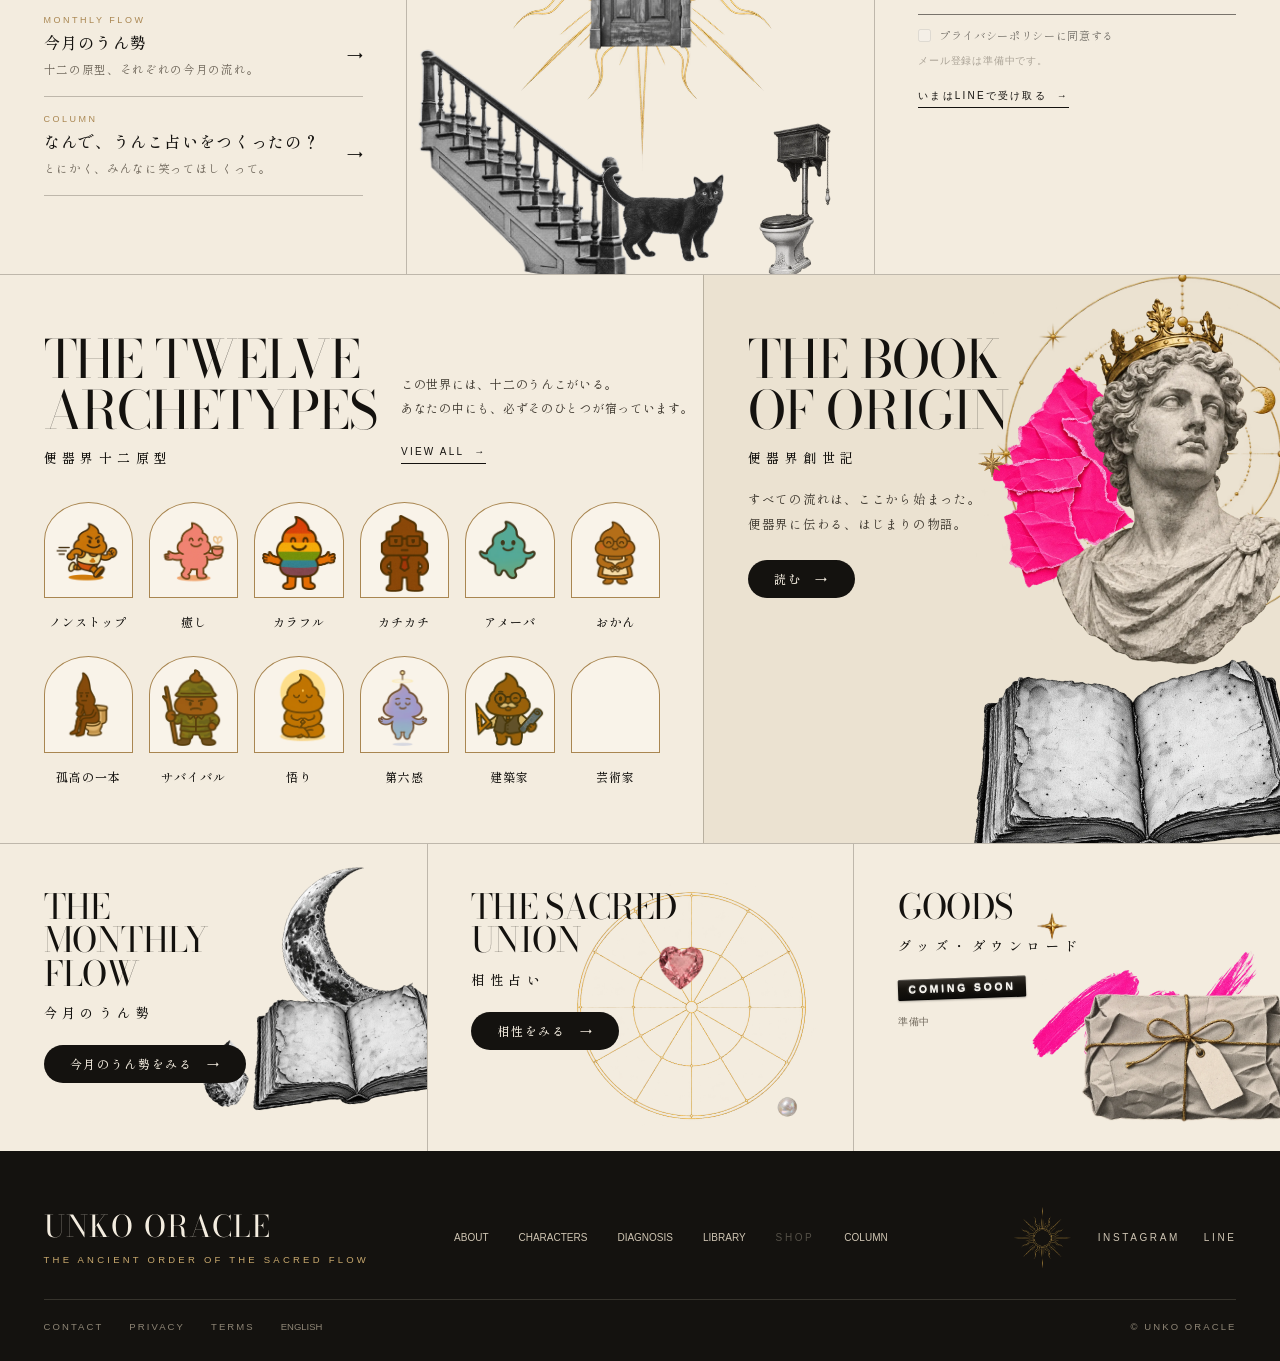
==== commit 4f23ca5e: "今月のうん勢（144本）と相性占いの結果（78組）に英語の文を足す Co-Authored-By: Claude Opus 5.5 <noreply@anthropic.com> Claude-Ses" ====
--- a/index.html
+++ b/index.html
@@ -2922,7 +2922,7 @@
 // 今月のうん勢の文。キーは「キャラの数-今月のテーマの数」。
 // テーマの数 = キャラの数 + 月数（西暦と月の数字を足して1〜9にした数）を、1けたになるまで足した数（答えが11・22・33の時はそのまま）。
 // その月の12体ぶんの文がそろっていない月は、トップのボタンを出さない。
-const UNSEI_TEXT = {"1-1": {"ja": "便器界の朝礼が始まる前に、もう廊下を全力疾走。「本日の開始は九時です！」「え、もう始めた！」机には新企画が三つ、扉の外には四つ目。得意のスタート力が倍になるぶん、勢いだけで全部に火をつけると自分が煙だらけ。今月は始める数より、終点を一つ決めて走ろう。速さは才能、でも流れには着地点もいる。", "lucky": "始める前にゴールを一つ決める"}, "1-2": {"ja": "今月のノンストップうんこ、いつものように先頭へダッ。「みんな行くよ！」「ちょ、歩幅！」そこで初めて後ろを見る。調和の月は、一人で最速記録を出すより、誰かと同じテンポで進む方が景色が増える。待つのは停滞じゃない。相手の返事を半拍ぶん待てたら、流れはもっと長く続く。速さより、並んで進める道もある。", "lucky": "相手の返事を最後まで待ってみる"}, "1-3": {"ja": "便器界の会議で議題が詰まりかけた瞬間、ノンストップうんこが立ち上がる。「じゃあ一回、全部ボケにしよ！」「会議だぞ！」その一言で空気がゆるみ、止まっていた案がまた動き出す。今月は真面目に突破するより、笑って角度を変える方が早いことも。勢いにユーモアが乗ると、失敗まで次の燃料になる。笑いは流れを軽くする。", "lucky": "失敗を一個、笑い話に変えてみる"}, "1-4": {"ja": "朝からダッと飛び出そうとしたノンストップうんこを、今月は安定の門番が止める。「靴ひも」「あとで！」「今！」しぶしぶ結び直したら、その後は妙に走りやすい。勢いを殺す月ではなく、長く走るために足元を整える月。予定、持ち物、やりかけを一つずつ戻すと、加速しても散らかりにくい。整えることも、前へ進む力になる。", "lucky": "机か予定表を一か所だけ整える"}, "1-5": {"ja": "今月は自由の風が吹いた瞬間、ノンストップうんこが予定表を丸めてポイ。「今日はこっち！」「昨日は逆って言ってた！」「昨日は昨日！」知らない道へ曲がる勢いは絶好調。ただし自由と行き当たりばったりは別もの。全部を気分で変えるより、一つだけ縛りを外すくらいがちょうどいい。選べる余白があるほど、流れは自分のものになる。", "lucky": "いつもと違う道を一本選んでみる"}, "1-6": {"ja": "ノンストップうんこ、今月は愛まで全力疾走。「好き！手伝う！迎えに行く！もう着いた！」「まだ頼んでない！」気持ちが大きいほど先回りも増える。愛は勢いよく渡すだけじゃなく、相手が受け取る速度に合わせることも大事。何かしてあげる前に一度だけ聞いてみよう。愛は押す力より、待てる余白で深くなる。", "lucky": "手伝う前に「いる？」と一度聞く"}, "1-7": {"ja": "走るのが仕事みたいなノンストップうんこに、今月は内省の椅子が出される。「座って考えて」「何分？」「まず五分」「長っ！」それでも静かにしてみると、次に走りたい方向が意外とはっきりする。動いていない時間も、流れが消えたわけではない。頭と気持ちの現在地を確認してから出ると、無駄な全力疾走が減る。静けさも立派な助走になる。", "lucky": "五分だけ何もせず座ってみる"}, "1-8": {"ja": "今月は成果の札がずらり。ノンストップうんこは「次！その次！」と通過しようとするが、係員が腕をつかむ。「待て、受け取れ」「まだ走れる！」「知ってる！」達成したことを確認せず次へ行く癖があるなら、今月は一度立ち止まって数えてみよう。できたことを受け取るのも前進の一部。止まらない——流れは、もう始まってる！", "lucky": "今月できたことを三つ書き出す"}, "1-9": {"ja": "ノンストップうんこ、古い予定も勢いで抱えたまま走る。「それ、もう要る？」「わからんけど持っとく！」手放しの月は、速く進むために荷物を減らす番。終わった役目、惰性の約束、なんとなく続けていることを一つ降ろすと、足取りが驚くほど軽くなる。捨てるのは後退ではない。流れは、空いた場所からまた走り出す。", "lucky": "惰性で続けていることを一つやめる"}, "1-11": {"ja": "曲がり角の手前でノンストップうんこが急停止。「なんか右！」「根拠は？」「知らん！」今月は直感のサインがいつもより先に飛び込んできやすい。ただし、ひらめいた瞬間に全速力で確定すると、ただの早とちりにもなる。まずメモ、次に小さく試す。それで十分。止まらない——流れは、もう始まってる！直感は、動く前の小さな予告編。", "lucky": "最初のひらめきを一行メモする"}, "1-22": {"ja": "ノンストップうんこが巨大な図面を広げる。「これ全部、今月やる！」「床が見えない！」大きな構想を見ると一気に走りたくなるけれど、今月は最初の一歩を具体化するほど強い。入口、順番、期限を一つずつ決めれば、壮大な案も現実の床に着地する。全部を同時に始めなくていい。大きな流れほど、最初は一本の細い道から始まる。", "lucky": "大計画を今日の一歩まで小さくする"}, "1-33": {"ja": "今月のノンストップうんこ、感情まで猛ダッシュ。「泣いた！笑った！じゃあ作る！」「展開が早い！」うまくいかなかったことも、悔しかったことも、勢いのまま言葉や絵や企画に変えると妙に光る。苦しみを抱えたまま走るより、笑える形にして外へ出してみよう。止まらない——流れは、もう始まってる！創造は、感情に出口をつくる。", "lucky": "今日の感情を一つ形にして出す"}, "2-1": {"ja": "今月の癒しうんこは、便器界の新しい扉の前でそっと立ち止まる。「入っていいかな」「誰も止めてないよ」安心できるまで様子を見るけれど、開始の月は小さな一歩が流れを作る。全部の空気を読んでから動かなくていい。自分の気持ちに「行きたい」があるなら、その声もちゃんと仲間に入れよう。優しさは、自分の背中も押していい。", "lucky": "気になることを一つだけ始める"}, "2-2": {"ja": "ふう、と湯気みたいな空気。癒しうんこがみんなの顔を見回す。「大丈夫？」「大丈夫」「ほんとに？」今月は得意の調和力が倍になるぶん、全員の気持ちを自分の中に詰め込みやすい。合わせるだけが優しさではない。「私はこうしたい」も場を壊す言葉じゃない。詰まりも愛のかたちやねん。調和は、自分を消して作るものではない。", "lucky": "自分の希望を一つだけ口にする"}, "2-3": {"ja": "便器界の休憩室で空気が重い。癒しうんこが小声でひと言。「これ、ちょっと面白くない？」「今それ言う？」でも誰かが吹き出して、みんなの肩がふっと下がる。今月は優しさにユーモアを混ぜるほど、気まずさまでやわらかくできる。真面目に支えるだけが役目じゃない。笑いは、緊張をほどく小さな湯気になる。", "lucky": "気まずい場面に一つ笑いを足す"}, "2-4": {"ja": "癒しうんこ、今月はお気に入りの湯のみを同じ場所へ戻す。「そこじゃないと落ち着かないの？」「うん、ちょっとだけ」安定の月は、安心できる小さな定位置を作るほど心の流れが整う。誰かのための居場所ばかり整えず、自分がほっとできる場所も確保しておこう。安心は、外からもらうだけでなく、自分で育てることもできる。", "lucky": "落ち着く場所を一か所だけ整える"}, "2-5": {"ja": "「今日はどこ行く？」と聞かれ、癒しうんこが一瞬固まる。「みんなが行きたいところで」「それ毎回！」今月は自由の風が吹いて、いつもの遠慮を少しほどく番。相手に合わせるのをやめる必要はないけれど、自分の「こっちが好き」を一つ選んでみよう。自由は強く主張することではない。自分の気持ちを置き去りにしないこと。", "lucky": "今日は自分で一つ選んで決める"}, "2-6": {"ja": "今月の癒しうんこ、愛の荷物を両腕いっぱい抱える。「これも持つよ」「いや、それ私の」「でも重そうで…」優しさが強くなるほど、相手の分まで抱え込みやすい。助ける前に「必要？」と聞くと、愛がずっと軽くなる。受け取る側にも、自分で持つ力がある。詰まりも愛のかたちやねん。愛は、抱えることより信じることで深まる。", "lucky": "手を出す前に一度だけ聞いてみる"}, "2-7": {"ja": "便器界が静かな夜。癒しうんこがやっと一人になって、ふう、と長く息を吐く。「誰の気持ちも考えなくていい時間、久しぶり」今月は内省の月。周りの声を拾うのが上手だからこそ、自分の声は静かな場所でしか聞こえないことがある。答えを急がず、今の気持ちをそのまま置いてみよう。静けさは、自分へ戻るためのやさしい入口。", "lucky": "一人で10分だけ静かに過ごす"}, "2-8": {"ja": "今月は「ありがとう」が次々やってくる。癒しうんこは反射的に手を振る。「いやいや、私なんて」「出た！遠慮！」いつも支える側に回りやすいけれど、成果の月は受け取ることも大事な流れ。褒め言葉も感謝も、押し返さず一度そのまま胸に置いてみよう。あなたが渡したものが戻ってきただけかもしれない。受け取ることも、優しさの循環。", "lucky": "褒められたら否定せず「ありがとう」と言う"}, "2-9": {"ja": "癒しうんこ、古い気づかいをまだ抱えている。「これも私がやった方が…」「もう誰も頼んでないよ」手放しの月は、優しさの賞味期限を見直すとき。昔は必要だった役目でも、今はもう降りていいものがある。誰かのために続けてきたことを一つ手放してみよう。優しさは、終わらせても消えない。空いた手には、新しい余白が戻ってくる。", "lucky": "頼まれていない役目を一つやめる"}, "2-11": {"ja": "癒しうんこの胸のあたりが、今日はいつもより細かくざわつく。「なんかあの人、無理してる気がする」「聞いた？」「まだ」今月は直感が働きやすいぶん、感じたことを全部事実にしないこと。気配を拾ったら、まず自分の中にそっとメモしておく。必要ならあとで確かめればいい。感じる力は、決めつけないときにいちばんやさしく使える。", "lucky": "感じた違和感を一行だけメモする"}, "2-22": {"ja": "便器界の掲示板に大きな計画が貼られ、癒しうんこが考え込む。「みんなが無理しない方法にしたい」「そこから設計する？」今月は大きな構想を、人が安心して参加できる形へ落とすのが得意。優しさを気分だけで終わらせず、仕組みにしてみよう。誰か一人が頑張らなくても回る流れを作れたら強い。思いやりは、仕組みになったとき長く残る。", "lucky": "助けたいことを一つ仕組みに変える"}, "2-33": {"ja": "癒しうんこが、誰かにもらった言葉を大事そうに抱える。「これ、なんか残しておきたい」「じゃあ出してみたら？」今月は愛や痛みを、言葉や絵や小さな作品に変える流れ。人を癒そうと頑張りすぎず、自分が感じたことをそのまま形にしてみよう。詰まりも愛のかたちやねん。優しさは、表現された瞬間に誰かの光になることがある。", "lucky": "やさしい言葉を一つ形にして残す"}, "3-1": {"ja": "朝、便器界の工房に入ったカラフルうんこが、真っ白な紙を見て即ひと言。「よし、全部塗る！」「まだテーマ決まってない！」開始の月は、とにかく最初の色を置くのが大事。完璧な作品名も完成図もいらない。赤でも青でも、今いちばん心が動く色から始めればいい。最初の一筆が、止まっていた流れを呼び戻す。始まりは、正解より色が先。", "lucky": "好きな色を一つ選んで始める"}, "3-2": {"ja": "カラフルうんこ、みんなで壁画を描くことになる。「私は紫！」「私は緑！」「じゃあ私は全部！」調和の月は、自分の色を消すのではなく、他の色と並べてみるのがコツ。混ぜすぎると濁るけれど、違うまま隣に置くと意外な景色ができる。今月は合わせるより、響かせる。調和は、同じ色になることではない。", "lucky": "誰かの個性を一つ言葉で褒める"}, "3-3": {"ja": "便器界の展示会で、カラフルうんこが三枚同時に描き始める。「これも面白い！こっちも！」「床まで作品にするな！」得意の表現力とユーモアが倍になる月。アイデアが飛び散るほど楽しいけれど、全部を完成させようとすると自分まで絵の具まみれ。今月は一番笑える案を一つ残そう。流すな、感じろ。遊び心は、形にしたとき作品になる。", "lucky": "一番笑える案を一つだけ完成させる"}, "3-4": {"ja": "今月のカラフルうんこ、安定の箱を渡されて固まる。「この中に収めてください」「はみ出していい？」「少しなら」自由な感性ほど、枠があると逆に遊びやすいこともある。時間、場所、テーマを一つだけ決めて、その中で思いきり色を使ってみよう。全部自由だと散るけれど、小さな枠は集中を助ける。制限は、ときどき創造の額縁になる。", "lucky": "作る時間を30分だけ決める"}, "3-5": {"ja": "便器界の道が二つに分かれ、カラフルうんこが目を輝かせる。「両方行きたい！」「体は一個！」自由の月は、寄り道も予定変更も全部ネタになる。いつもの選択から少し外れるほど、新しい色が見つかりやすい。ただし全部変えなくていい。ひとつだけ冒険するくらいが、今月はいちばん鮮やか。自由は、逃げることではなく選び直せること。", "lucky": "普段選ばないものを一つ選ぶ"}, "3-6": {"ja": "カラフルうんこが、大切な相手のために何か作ろうとしている。「何色が好きかな」「自分が好きな色でええやん！」愛の月は、相手に合わせるだけでなく、自分の色を渡すことも大切。喜ばせたい気持ちで塗り替えすぎると、誰の作品かわからなくなる。今月は好きな気持ちを、自分らしい言葉や形で出してみよう。愛は、個性を消さずに渡せる。", "lucky": "好きな気持ちを一つ形にして伝える"}, "3-7": {"ja": "にぎやかな工房を抜け出し、カラフルうんこが一人で色見本を眺める。「今の私、何色やろ」「急に静か！」内省の月は、誰かに見せるためではない色を探す時間。評価や流行から少し離れて、心が勝手に選ぶ色を見てみよう。何も出てこない日があっても大丈夫。余白も立派な画面の一部。静かな時間は、自分の色を取り戻す場所になる。", "lucky": "今の気分を三色だけで表してみる"}, "3-8": {"ja": "便器界のギャラリーに完成作品が並ぶ。カラフルうんこは次の絵へ行こうとする。「ちょっと、これ見て！」「もう次描きたい！」成果の月は、作ったものをちゃんと眺めて受け取る番。褒められても「まだまだ」と塗り足さず、一度完成にしてみよう。公開する、見せる、保存する。それも流れの一部。作品は、外へ出した瞬間に新しい色を持つ。", "lucky": "完成したものを一つ見せてみる"}, "3-9": {"ja": "カラフルうんこの部屋、昔好きだった色でいっぱい。「これも残す、あれも思い出」「床が見えない！」手放しの月は、今の自分に似合わなくなった色を少しだけ外すとき。嫌いになったわけじゃなくても、役目を終えたものはある。空いた場所には、まだ名前のない新しい色が入ってくる。手放すことは、色を失うことではない。次の余白をつくること。", "lucky": "今の自分に合わない物を一つ手放す"}, "3-11": {"ja": "カラフルうんこが、突然まっ白な紙に青い線を引く。「なんで青？」「知らん、今これ！」直感の月は、理由のない色や言葉が先に出てくることがある。すぐ意味を決めず、そのまま残しておこう。あとから見返すと「あ、これだったのか」とつながることも。感じたものを理屈で消さないこと。直感は、説明より先に差し込む光。", "lucky": "最初に浮かんだ色をそのまま使う"}, "3-22": {"ja": "便器界の巨大壁画プロジェクト。カラフルうんこは目を輝かせる。「壁ぜんぶ使っていい？」「まず図面！」大きな構想を形にする月は、ひらめきを広げるだけでなく、配置や順番まで考えると強い。頭の中の虹を、一枚のラフに落としてみよう。自由な発想も、骨組みがあると遠くまで届く。大きな作品ほど、最初は一本の線から始まる。", "lucky": "大きな案を一枚のラフに描く"}, "3-33": {"ja": "今月のカラフルうんこ、泣いたあとに急に筆を持つ。「今それ描くの？」「今しかない！」愛と創造の月は、苦しかったことも嬉しかったことも、全部色に変えられる。きれいにまとめなくていいし、誰かに理解されなくてもいい。まず自分の中から出すこと。流すな、感じろ。感情は、表現した瞬間に少しだけ光へ変わる。", "lucky": "今日の感情を色か言葉で一つ出す"}, "4-1": {"ja": "朝7時14分。カチカチうんこが予定表を確認。「開始は7時15分です」「あと1分ある」「その1分が大事です」今月は新しいことを始める月。でも準備を完璧にしすぎると、開始ボタンの前で立ち尽くす。必要な条件が全部そろう日は、だいたい来ない。まず仮で始めて、あとから整えればいい。完成を待つより、流れに乗る方が先。", "lucky": "未完成でも一件だけ始めてみる"}, "4-2": {"ja": "便器界の会議で意見が割れる。カチカチうんこは資料をそろえ、「規則ではAです」「でも今回はBもありでは？」「……前例は？」今月は調和の月。正しさを守るだけでなく、相手の事情も一度並べてみると新しい答えが見える。ルールは人を助けるためのもの。人を押し込める箱にしない。調和は、正解を一つにすることではない。", "lucky": "相手のやり方を一度そのまま試す"}, "4-3": {"ja": "カチカチうんこが真剣な顔でチェックリストを読む。「1、確認。2、確認。3、笑う」「そこ項目なんだ」今月はユーモアを入れると流れが軽くなる。失敗を見つけても、すぐ赤ペンで囲まず一回だけ笑ってみよう。予定外は故障ではなく、たまに面白い仕様変更。完璧さの中に遊びを入れると、詰まりにくくなる。笑いは、規則の隙間に入る空気。", "lucky": "小さなミスを一つ笑って流す"}, "4-4": {"ja": "朝7時14分、カチカチうんこはいつも通り着席。「本日も予定通り」「昨日も同じ」「それが良いんです」安定が得意な人に、安定の月。得意が倍になるぶん、変化を全部ノイズ扱いしやすい。整えるのは強み。でも、固めすぎると新しい流れが入れない。今月は一か所だけ余白を残しておこう。黙して詰まらず。安定は、動ける余白があってこそ続く。", "lucky": "予定表に空白を一つ残しておく"}, "4-5": {"ja": "カチカチうんこの前に、自由と書かれた扉が出現。「予定にありません」「だから自由なんです」「困ります」今月は、いつもの型を少しだけ外すほど風通しがよくなる。全部崩す必要はない。順番を一つ変える、違う道を選ぶ、それくらいで十分。ルールを持っているからこそ、外した時の景色もわかる。自由は、無秩序ではなく選び直せる余地。", "lucky": "いつもの順番を一つだけ変えてみる"}, "4-6": {"ja": "今月のカチカチうんこ、愛にも手順書を作る。「まず確認、次に支援、その後感謝」「それ、気持ちにも必要？」丁寧さは強みだけれど、相手の心まで管理しなくていい。正しいことを言うより、やわらかく伝える方が届く場面もある。愛にマニュアルはあってもいい。でも余白も必要。大切なのは、正解より相手と流れがつながること。", "lucky": "正しさより優しい言い方を一つ選ぶ"}, "4-7": {"ja": "夜、カチカチうんこが規則集を閉じる。「本当にこのやり方でいいのか」「珍しく考えてるね」「定期点検です」今月は内省の月。いつも守っているルールを一つだけ見直してみよう。昔は必要でも、今はもう合わないものがあるかもしれない。壊すためではなく、今の自分に合わせて調整する。規則も、流れに合わせて更新していい。", "lucky": "今の自分に合わないルールを一つ見直す"}, "4-8": {"ja": "便器界の帳簿がずらり。カチカチうんこは一つずつチェック。「完了、完了、完了」「すごいじゃん」「当然です」成果の月は、いつもの積み重ねが形になりやすい。できたことをただ通過せず、記録として残してみよう。地味でも積んだものは消えない。派手な一発より、続けてきたことが強い月。黙して詰まらず。成果は、積み重ねの証拠になる。", "lucky": "完了したことを三つ記録する"}, "4-9": {"ja": "カチカチうんこ、古いマニュアルを抱えている。「これは保存します」「何年前の？」「念のため」今月は手放しの月。昔のルール、役目、やり方を一つだけ外すと、新しい流れが入るスペースができる。守ることは大事。でも、終わったものまで保存し続ける必要はない。手放すのは崩すことではなく、今に合わせて整えること。", "lucky": "使っていないルールを一つ廃止する"}, "4-11": {"ja": "カチカチうんこが資料を見ながら眉をひそめる。「数字は問題なし。でも、なんか変です」「根拠は？」「……まだありません」今月は直感の月。普段は証拠をそろえてから動くタイプでも、最初の違和感を無視しなくていい。すぐ結論にせず、気づきを一度メモしておこう。理屈と感覚は敵ではない。直感は、確認前の小さな点検灯。", "lucky": "理由のない違和感を一つ記録する"}, "4-22": {"ja": "便器界の大工事。カチカチうんこは図面を広げる。「工程は42段階です」「多い！」「必要です」大きな構想を形にする月は、本領発揮。ただし完璧な設計にこだわりすぎると、着工前に季節が変わる。まず最初の三工程だけ決めて動こう。設計は未来を助けるためのもの。未来を止めるためのものではない。大きな流れほど、仮設から始まっていい。", "lucky": "大計画を最初の三工程に分ける"}, "4-33": {"ja": "カチカチうんこの机に、突然カラフルな絵の具が置かれる。「用途は？」「自由に」「最も困る指示です」今月は愛と創造の月。きれいに整える前に、まず雑でも出してみよう。感情や遊びまで規格化しなくていい。少しはみ出しても、崩れたわけではない。黙して詰まらず。形を守る力がある人ほど、時々崩すことで新しい形に出会える。", "lucky": "整えずに10分だけ自由に作る"}, "5-1": {"ja": "朝、アメーバうんこが昨日とは違う形で登場。「今日からこれでいく」「昨日と全然違う！」「昨日は昨日やろ」開始の月は、新しい流れに飛び込むにはぴったり。ただし興味のまま入口を増やしすぎると、自分がどこにいるのかわからなくなる。今月は一つ始めたら、その形が少し育つまで見届けよう。変わる自由には、続けてみる自由もある。", "lucky": "気になることを一つだけ始めて続ける"}, "5-2": {"ja": "便器界の分かれ道で、アメーバうんこが左右に広がる。「両方行けそう」「どっちかにして！」調和の月は、自分を相手に合わせて変える力が活きる。ただし合わせすぎて、自分の輪郭まで溶かさないこと。相手と違っていても、そのまま並べばいい。調和は同じ形になることではない。違うまま流れを合わせること。", "lucky": "今日は一度、自分の希望を先に言う"}, "5-3": {"ja": "アメーバうんこ、会議中に形を三回変える。「今それ何形？」「ひらめき形」「そんなのある？」ユーモアの月は、予定外や失敗まで遊びに変えやすい。決めた通りに進まなくても、面白い方へ転がせばそれでいい。ただし笑って全部流して終わらせず、一個だけ形に残そう。遊びは、残した瞬間に作品になる。", "lucky": "面白かったことを一つ形に残す"}, "5-4": {"ja": "自由人アメーバうんこに、今月は安定の箱が渡される。「ここに入ってください」「狭い」「全部入らなくていい！」形が変わるあなたほど、戻る場所があると安心して広がれる。予定も生活も全部固める必要はない。ひとつだけ定位置を決めておこう。流れ続けるためには、帰ってこられる場所も必要。安定は、自由を閉じ込める壁ではない。", "lucky": "戻る場所を一つだけ決めておく"}, "5-5": {"ja": "今月のアメーバうんこ、自由が倍。「今日は丸！明日は四角！午後は液体！」「誰も追いつけない！」得意な変化力が全開になるぶん、面白そうな方へ全部広がると自分でも収拾がつかなくなる。自由に動いていい。でも今月は、何を選ばないかも決めてみよう。流れは縛られた瞬間、詰まる。自由は、選択肢の数ではなく選べる感覚。", "lucky": "やらないことを一つだけ決める"}, "5-6": {"ja": "アメーバうんこが、好きな相手の形に合わせてするりと変わる。「何でもいいよ」「ほんとに？」「たぶん！」愛の月は、柔軟さが優しさとして活きる。ただし相手に合わせ続けると、自分が何を望んでいたか見えなくなる。好きだからこそ、自分の形も少し残しておこう。愛は溶け合うことだけではない。別々の輪郭があるから流れが続く。", "lucky": "好きな人に自分の希望を一つ伝える"}, "5-7": {"ja": "にぎやかな流れから離れて、アメーバうんこが静かな器に入る。「今日は動かないの？」「今、自分の形を見てる」内省の月は、変わり続けるあなたにとって現在地を確認する時間。周りに合わせた形と、本当に心地いい形は同じとは限らない。結論を急がず、今の自分を観察してみよう。止まることでしか見えない流れもある。", "lucky": "一人で10分、今の気分を書き出す"}, "5-8": {"ja": "アメーバうんこ、次の面白そうな場所へ向かおうとする。「待って、これ完成してるよ」「え、もう次行きたい」成果の月は、途中で形を変えず一つを最後まで見届けるほど手応えが残る。完成させることは、自由を失うことではない。むしろ次へ動く足場になる。流れ続ける人ほど、たまには形を残しておくと強い。", "lucky": "途中のものを一つだけ完成させる"}, "5-9": {"ja": "アメーバうんこの周りに、昔の形がいくつも残っている。「これも私だった」「でも今は違う」「そうなんよね」手放しの月は、もう合わなくなった姿を無理に持ち続けなくていい。昔好きだったこと、前は必要だった役割、今は違うなら置いていこう。変わった自分を裏切り者にしないこと。手放すことは、次の形になる準備。", "lucky": "今の自分に合わないものを一つ手放す"}, "5-11": {"ja": "アメーバうんこが急に方向転換。「なんかこっち」「根拠は？」「流れがそう言ってる」直感の月は、説明できない引力を感じやすい。ただし気分の変化と直感を全部同じにしないこと。気になる方向があったら、すぐ全部変える前に小さく試そう。流れは縛られた瞬間、詰まる。でも確かめる余白も自由の一部。", "lucky": "気になる方向を小さく一度試す"}, "5-22": {"ja": "便器界に巨大計画が現れ、アメーバうんこが四方八方へ広がる。「ここもできる！あっちも！」「まず一個ずつ！」大きな構想を形にする月は、自由な発想が武器になる。ただし案を増やすだけでは現実にならない。今月は広げたアイデアを三つに絞り、順番をつけよう。形は変えていい。でも、形にする時間も必要。", "lucky": "広がった案を三つに絞って並べる"}, "5-33": {"ja": "アメーバうんこ、泣いたと思ったら次の瞬間には笑っている。「感情どうなってるの？」「今これ！」愛と創造の月は、変わる気持ちをそのまま表現に流し込むと面白い。きれいに整理してから出そうとしなくていい。途中のままでも、揺れていても、それが今の形。流れは縛られた瞬間、詰まる。創造は、変化している自分を許す出口になる。", "lucky": "今の気分を形を決めずに一つ表現する"}, "6-1": {"ja": "朝いちばん、おかんうんこが便器界の入口で腕まくり。「新しいこと始めるん？ほな先に必要なもん揃えとこか」「まだ何も決まってない！」開始の月は、誰かの準備より自分の一歩を先にしてええ。世話を焼く前に、自分が何を始めたいか決めてみ。出すまでは心配、出しても心配。でも最初の一歩くらい、自分のために使ってええねん。", "lucky": "自分のやりたいことを一つ先に始める"}, "6-2": {"ja": "おかんうんこ、みんなの顔色を見てすぐ動く。「寒ない？座る？これ使う？」「一回座って！」調和の月は、場を整える力がよう効く。でも全員の機嫌まで背負わんでええ。誰かが少し不機嫌でも、それはあんたの仕事ちゃう。助けることと、背負うことは別やで。愛は、相手の分まで生きることやない。", "lucky": "今日は一度だけ、口を出さず見守る"}, "6-3": {"ja": "便器界で小さな失敗発生。おかんうんこが駆けつける。「誰やこれ！……まあ私も昨日やったけどな」「やったんかい！」今月はユーモアが、心配しすぎるクセをちょっと軽くしてくれる。完璧に面倒を見るより、笑って流した方がうまく回ることもある。家事も仕事も人間関係も、全部100点にせんでええ。笑える余白も立派な愛や。", "lucky": "今日の小さな失敗を一個ネタにする"}, "6-4": {"ja": "おかんうんこ、棚を見てうなずく。「補充よし。予備よし。もしもの分もよし」「多ない？」安定の月は、安心できる仕組みを作るのに向いてる。ただし備えすぎると、今度は物も予定もぎゅうぎゅうや。必要な分だけ整えて、あとは空けとき。安心は、詰め込むほど増えるわけやない。余白があるから、毎日がちゃんと回る。", "lucky": "一か所だけ整えて、そこで終える"}, "6-5": {"ja": "おかんうんこ、予定表を見てため息。「みんなの予定は入ってるのに、私の遊びどこいった？」「知らんがな！」自由の月は、誰かの都合の隙間じゃなく、自分のための時間を取る番や。急に遠くへ行かんでもええ。好きな店、好きな道、好きな時間。ひとつ自分で選び。自由は、誰にも迷惑をかけないことやなく、自分もちゃんと人数に数えること。", "lucky": "自分のためだけの寄り道を一つする"}, "6-6": {"ja": "今月のおかんうんこ、愛が倍増。「大丈夫？これ持つ？あれやった？」「もう座って！」得意な世話焼きが全開になるぶん、頼まれてへん仕事まで拾いがち。今月は三回に一回、手を出す前に止まってみ。相手が自分でできることまで取らんでええ。出すまでは心配、出しても心配。でも、それが愛や。愛は、任せる勇気も含んでる。", "lucky": "手を出す前に一度「任せよ」と言う"}, "6-7": {"ja": "夜、ようやく静かになって、おかんうんこが座る。「今日、私なにしたかったんやろ」「そこ今？」内省の月は、誰かのことを考える前に、自分の気持ちを拾う時間が必要や。心配、段取り、世話。その奥にある本音を一回聞いてみ。答えが出んでもええ。静かな時間は、忘れてた自分を連れ戻す。", "lucky": "10分だけ誰のことも考えず過ごす"}, "6-8": {"ja": "今月はあんたが受け取る番やで。いつも「ええからええから」言うて押し返してるお礼、今月は両手でもろとき。配ったご飯の数、数えたことある？便器界の帳簿では、あんた大黒字や。「私はええねん」は今月禁止。出すまでは心配、出しても心配。でも今月は、もろてから心配し。受け取ることも、ちゃんと愛の循環や。", "lucky": "「ありがとう」と言われたら「せやろ」と返す"}, "6-9": {"ja": "おかんうんこ、古い役目をまだ抱えてる。「これ私がやらな」「もう誰も頼んでへんで」「でも気になるやん」手放しの月は、ずっと背負ってきた世話を一個降ろしてええ時。やめたら冷たい人になる、なんてことない。役目が終わっただけや。愛は、続けることだけやない。手を離したあとにも、ちゃんと残るもんがある。", "lucky": "頼まれていない役目を一つやめる"}, "6-11": {"ja": "おかんうんこが突然振り向く。「なんか気になる」「また心配始まった？」「ちゃう、これは勘や」直感の月は、いつもの心配と本当の違和感を分ける練習。何でも先回りして動かず、まず一回メモしとき。時間がたっても気になるなら、そのとき確認すればええ。感じる力は大事。でも心配全部を予言にせんでええ。直感は、静かな声ほど聞き分けやすい。", "lucky": "気になったことを一行だけメモする"}, "6-22": {"ja": "便器界の大改造計画を見て、おかんうんこが腕を組む。「これ、誰が困らん仕組みになってる？」「まずそこ？」今月は大きな構想を、みんなが無理せず回せる形にする力が活きる。誰か一人の頑張りで支える仕組みは、長続きせえへん。世話を気合いで続けるんやなく、回る形に変えてみ。愛は、仕組みにすると遠くまで届く。", "lucky": "面倒な世話を一つ仕組み化する"}, "6-33": {"ja": "おかんうんこ、誰かのために何か作りながら急に泣く。「なんで泣いてんの」「知らん、愛や！」愛と創造の月は、世話だけやなく、気持ちを笑いや言葉や形にして出すとええ。誰かを助ける作品じゃなくてもいい。まず自分が笑えるもん作り。出すまでは心配、出しても心配。でも、それが愛や。愛は、役に立たん形でもちゃんと光る。", "lucky": "愛情を一つ、面白い形で表現する"}, "7-1": {"ja": "便器界の研究室。孤高の一本うんこが新しいノートを開く。「今日から研究開始」「何を？」「まだ言わん」開始の月は、頭の中だけで熟成させるより、まず一本目の仮説を外に出すと流れが生まれる。完璧な答えがなくてもいい。……始めることで見える問いもある。最初の一歩は、結論ではなく観察の始まり。", "lucky": "考えていることを一行だけ書き始める"}, "7-2": {"ja": "孤高の一本うんこ、会議の端で静かに腕を組む。「意見ありますか」「……あります」「言って」調和の月は、ひとりで考え抜く力を、人とつなげる練習に向いている。全部わかり合わなくていいし、無理に合わせなくてもいい。ただ一度、相手の考えをそのまま聞いてみる。理解は、同意より静かに始まる。", "lucky": "誰かの話を結論なしで最後まで聞く"}, "7-3": {"ja": "研究室で孤高の一本うんこが難しい顔。「この現象は非常に興味深い」「それ、要するに失敗しただけでは？」「……言い方」ユーモアの月は、深刻に考えすぎる頭に小さな風穴を開ける。真面目な問いほど、少し変な名前をつけると見え方が変わる。笑いは思考を浅くするのではない。固まった視点をほどく。", "lucky": "悩みに変な研究タイトルをつける"}, "7-4": {"ja": "朝、孤高の一本うんこがいつもの席に座る。「そこじゃないと無理？」「……集中できる」安定の月は、自分が深く潜れる環境を整えるほど力が出る。机、時間、道具。静けさの入口を一つ決めておくと、余計なノイズに流されにくい。ただし完璧な条件待ちは禁物。環境は思考を支えるが、思考そのものではない。", "lucky": "集中できる場所を一か所だけ整える"}, "7-5": {"ja": "孤高の一本うんこが、珍しく知らない扉の前に立つ。「入るんですか」「……未知なので」自由の月は、いつもの専門領域から少し外へ出ると面白い発見がある。理解してから動くのではなく、わからないまま触れてみる。知らないことは不安でもあるけれど、同時に研究材料でもある。自由は、未知を観察できる余白。", "lucky": "知らない分野を一つだけのぞいてみる"}, "7-6": {"ja": "便器界の静かな夜。孤高の一本うんこが誰かから言葉をかけられる。「大事に思ってるよ」「……知ってる」「返事それだけ？」愛の月は、感じていることを少しだけ外へ出す練習。深いほど黙りたくなるけれど、相手は心を直接読めない。全部説明しなくていい。一文で十分。愛は、内側にあるだけでなく届いて初めて流れになる。", "lucky": "大切な人に一言だけ気持ちを伝える"}, "7-7": {"ja": "研究室の扉が閉まり、孤高の一本うんこがひとりになる。「最高や……」「出てくる気ある？」「……あとで」内省が得意なところへ、さらに内省の月。深く潜れるぶん、そのまま住みつかないよう注意。答えが出るまで閉じこもる必要はない。途中の考えも、一度外へ置いてみよう。沈黙こそ、最高の流しや。深さは、戻ってきてこそ知恵になる。", "lucky": "考えを一文だけ誰かに見せる"}, "7-8": {"ja": "孤高の一本うんこ、研究結果を机の奥へしまう。「完成したんじゃないの？」「まだ改良できる」「いつまで？」成果の月は、深めるだけでなく外へ出すところまでが一区切り。完璧でなくても、一度共有してみよう。反応もまた新しい観察材料になる。自分だけが知っている答えは、まだ半分眠っている。成果は、外へ出したときに流れ始める。", "lucky": "学んだことを一つ誰かに共有する"}, "7-9": {"ja": "孤高の一本うんこが古いノートをめくる。「この仮説、まだ持ってたの？」「昔は有力だった」手放しの月は、考えそのものを更新する時間。長く信じた答えでも、今の自分に合わないなら置いていい。間違っていたと認めるのは敗北ではなく、研究が進んだ証拠。知性は、正しさを守ることより変えられることに宿る。", "lucky": "古い思い込みを一つ書き直す"}, "7-11": {"ja": "孤高の一本うんこが、資料を読む手を止める。「……なんか違う」「どこが？」「まだ言葉にならん」直感の月は、分析より先に小さな違和感が届くことがある。すぐ証明しなくていい。まず印をつけ、あとで観察を続けよう。沈黙こそ、最高の流しや。直感は答えではないが、深掘りする場所を教えることがある。", "lucky": "違和感を一つだけメモして残す"}, "7-22": {"ja": "孤高の一本うんこ、壁いっぱいに資料を並べる。「全部つながってる」「誰にも見えない」「……今から図にする」大きな構想を形にする月は、頭の中の深い研究を構造へ変えると強い。点を線にし、順番をつけ、他の人にも見える形へ。複雑でもいい。ただ入口はシンプルにしておこう。深い思想ほど、伝わる橋が必要になる。", "lucky": "考えを一枚の構造図にしてみる"}, "7-33": {"ja": "夜の研究室。孤高の一本うんこが、いつもの論文ではなく短い詩を書く。「研究は？」「これも観察や」愛と創造の月は、分析できない気持ちを無理に説明しなくていい。言葉、絵、音、余白。理解より先に表現してみると、自分でも知らなかったものが出てくる。沈黙こそ、最高の流しや。表現は、言葉にならない真実の出口になる。", "lucky": "考えずに一つだけ自由に表現する"}, "8-1": {"ja": "朝、便器界に新しい任務が貼り出される。サバイバルうんこは即座に迷彩服の袖をまくる。「装備よし。行くぞ」「説明まだ！」開始の月は、まず動ける強さがそのまま武器になる。ただし何でも緊急任務にすると、周りまで戦場になる。最初の一歩は速くていい。でも、目的だけは見失わないこと。勢いより、向かう先が流れを決める。", "lucky": "最優先の一件だけ今すぐ始める"}, "8-2": {"ja": "会議室で意見がぶつかる。サバイバルうんこが椅子から立つ。「よし、どっちが正しいか決める」「今日は勝負ちゃう！」調和の月は、戦うより組む力が活きる。相手を倒す必要がない場面まで勝敗にしなくていい。目的が同じなら、やり方が違っても並んで進める。強さは、押し切ることより一緒に進める形を探すこと。", "lucky": "一度だけ、勝つより合意を選ぶ"}, "8-3": {"ja": "便器界の現場で小さなミス発生。サバイバルうんこが真顔で報告する。「状況説明。原因、自分」「珍しく素直！」「笑うな！」ユーモアの月は、失敗を敵にしないほど立て直しが早い。反省はしても、自分まで責めなくていい。笑える部分を一個見つけると、次の作戦が見えやすくなる。笑いは、心の防具を少し軽くする。", "lucky": "今日のミスを一個だけ笑い話にする"}, "8-4": {"ja": "サバイバルうんこ、装備を床いっぱいに並べる。「予備ロープ、予備ライト、予備の予備」「遠足ちゃうで」安定の月は、足元を整えるほど安心して動ける。ただし備えすぎると、荷物の重さで進めない。必要なものを決めて、あとは置いていこう。守りを固めるのは強さ。でも、軽く動ける余白も同じくらい大事。", "lucky": "持ち物か予定を一つだけ整理する"}, "8-5": {"ja": "サバイバルうんこが予定表を見て眉をひそめる。「本日の作戦は？」「特にありません」「……どう動けばいい？」自由の月は、決まっていない時間を楽しむ練習。目的地なしで歩く、予定外の店に入る、それくらいで十分。何も起きていない時間まで攻略しなくていい。自由は、次の戦いを探すことではない。力を抜いて選び直せること。", "lucky": "予定にない寄り道を一つする"}, "8-6": {"ja": "誰かが荷物を持とうとすると、サバイバルうんこが即奪う。「俺が持つ」「いや自分で持てる」「でも守る！」「頼んでない！」愛の月は、守る力が強く出やすい。けれど愛は全部背負うことではない。相手に任せる、頼る、弱さを見せる。それも立派な関わり方。強さは、一人で全部持たないときにもっと長持ちする。", "lucky": "今日は一つだけ誰かに頼ってみる"}, "8-7": {"ja": "戦場でもないのに、サバイバルうんこが周囲を警戒。「異常なし」「ここ休憩室です」内省の月は、いつも外へ向いている目を自分の内側へ戻す時間。何に備えてる？何と戦ってる？と静かに聞いてみよう。すぐ答えが出なくてもいい。休むことは警戒解除ではなく、次の流れを見極めるための観察時間。", "lucky": "15分だけ何も解決せずに休む"}, "8-8": {"ja": "成果の旗が上がった瞬間、サバイバルうんこが拳を握る。「次の目標は？」「まず喜べ！」得意の成果力が倍になる月。勝ちに行く力は十分あるけれど、全部を決戦にすると心まで休めない。終えたことは終えたと認めて、一度ちゃんと受け取ろう。俺はただ、流れを信じて立ってるだけだ。強さは、休めるところまで含めて強さ。", "lucky": "今月の成果を三つ確認して休む"}, "8-9": {"ja": "サバイバルうんこが古い作戦書を抱えている。「これはいつか使う」「その戦い、もう終わってるで」手放しの月は、終わった勝負から降りるタイミング。昔の悔しさ、不要な競争、もう守らなくていい場所を一つ置いていこう。戦い続けることだけが強さではない。撤退も立派な判断。手放すと、力を使う場所がはっきりする。", "lucky": "もう必要ない勝負を一つ降りる"}, "8-11": {"ja": "サバイバルうんこが急に立ち止まる。「なんか嫌な感じがする」「何が？」「まだわからん」直感の月は、現場感覚がいつも以上に鋭くなりやすい。ただし全部を危険信号にしないこと。感じたらまず記録し、少し様子を見る。警戒と直感は似てるけど同じじゃない。俺はただ、流れを信じて立ってるだけだ。勘は、確かめてこそ武器になる。", "lucky": "最初の違和感を一行だけ記録する"}, "8-22": {"ja": "便器界の巨大任務を前に、サバイバルうんこが地図を広げる。「全員配置につけ！」「まだ一人です！」大きな構想を形にする月は、行動力に設計が加わるとかなり強い。気合いだけで突っ込まず、目標を三段階に分けてみよう。どこまで行けば一区切りかを決めるだけで、長期戦でも消耗しにくい。大きな成果ほど、作戦は細かく。", "lucky": "大目標を三段階の作戦に分ける"}, "8-33": {"ja": "サバイバルうんこ、悔しかった出来事を思い出して拳を握る。「まだ許してない」「それ、作品にしたら？」「なぜだ！」愛と創造の月は、戦ってきた経験を笑いや表現に変えると新しい出口ができる。痛みをなかったことにしなくていい。ただ、ずっと武器として持たなくてもいい。俺はただ、流れを信じて立ってるだけだ。強さは、傷を光へ変える道も選べる。", "lucky": "悔しかったことを一つ表現に変える"}, "9-1": {"ja": "朝、悟りうんこが静かに手を合わせる。「今日は何するの？」「始める」「珍しく早い！」開始の月は、流れに任せるだけでなく、自分から小さく動くのが鍵。全部決めなくていいし、完璧な覚悟もいらない。ひとつ始めてみて、違えばまた流せばいい。始まりは、執着するためではなく次の景色を見るためにある。", "lucky": "気になることを一つだけ始める"}, "9-2": {"ja": "悟りうんこが二人の話を聞いている。「どっちが正しいと思う？」「どっちにも事情あるな」「答えになってない！」調和の月は、片方を勝たせるより全体を見る力が活きる。ただし何でも丸く収めようとすると、自分の意見まで風に飛ぶ。合わせる前に、まず自分の立ち位置も確認しておこう。調和は、消えることではなく並べること。", "lucky": "自分の意見を一言だけ添えてみる"}, "9-3": {"ja": "便器界で小さな騒動。悟りうんこは空を見上げる。「まあ、そういう日もある」「いや今それ言う？」ユーモアの月は、深刻さを少し遠くから眺める余裕をくれる。笑えるところが一個見つかると、握っていた気持ちがふっとゆるむ。ただし全部を笑って済ませなくていい。笑いは、逃げるためではなく軽く持ち直すためにある。", "lucky": "深刻なことに一つ笑える名前をつける"}, "9-4": {"ja": "悟りうんこが、珍しく毎日同じ時間に同じ場所へ座る。「飽きない？」「落ち着くで」安定の月は、流れに任せるだけでなく小さな習慣を持つと心地いい。全部を固定する必要はないけれど、一つだけ軸があると、変化の中でも自分を見失いにくい。自由に流れるためにも、戻れる場所はあっていい。安定は、執着ではなく安心の土台。", "lucky": "毎日続ける小さな習慣を一つ決める"}, "9-5": {"ja": "悟りうんこ、予定表を見て一言。「今日は空白やな」「困らないの？」「むしろええやん」自由の月は、何も決まっていない時間をそのまま楽しむと流れが軽くなる。ただし自由だからと全部投げ出す必要はない。ひとつ選んで、ひとつ手放す。そのくらいがちょうどいい。自由は、何も持たないことではなく選び直せること。", "lucky": "予定を一つだけ白紙にしてみる"}, "9-6": {"ja": "誰かから「ありがとう」と言われ、悟りうんこが手を合わせる。「こちらこそ」「また流すの早い！」愛の月は、受け取った気持ちをすぐ風に返さず、少しだけ胸に置いておくといい。感謝も好意も、執着しなくていいけれど味わってはいい。どっちにしても、いい流れや。愛は、手放す前にちゃんと受け取ることで深くなる。", "lucky": "大切な人に感謝を一言伝える"}, "9-7": {"ja": "静かな夜。悟りうんこが何もせず座っている。「何考えてるの？」「まだわからん」「珍しい」内省の月は、すぐ答えをつけず、感じているものをそのまま眺める時間。いつもなら「まあええか」と流すことも、今月は少しだけ手のひらに乗せてみよう。急いで悟らなくていい。感じきることも、手放しの準備になる。", "lucky": "今の感情を10分だけそのまま感じる"}, "9-8": {"ja": "成果を渡され、悟りうんこが静かに置こうとする。「いや受け取って！」「執着せん方がええかと」「今は持っとけ！」成果の月は、できたことを流す前に一度ちゃんと味わう番。自慢する必要はないけれど、頑張った自分まで無かったことにしないでいい。どっちにしても、いい流れや。手放せる人ほど、受け取る練習も大切。", "lucky": "今月できたことを一つちゃんと祝う"}, "9-9": {"ja": "悟りうんこ、古い箱を開けてひとつずつ手放す。「これはもうええな」「それも？」「……これは残す」手放しが得意なところへ、さらに手放しの月。何でも軽くすると、大切なものまで一緒に流れることがある。今月は捨てる前に一度だけ「これは今の自分に必要？」と聞いてみよう。どっちにしても、いい流れや。手放しは、選ぶ力とセットで完成する。", "lucky": "捨てる前に一度だけ必要か考える"}, "9-11": {"ja": "悟りうんこが風の向きを見て立ち止まる。「なんかこっちな気がする」「理由は？」「まだない」直感の月は、静かな感覚がいつもより見えやすい。ただし全部を意味づけせず、まずは気づいたことをそのまま置いておこう。時間がたってつながることもあれば、そのまま流れることもある。直感は、つかむより眺める方が見えることがある。", "lucky": "ふと浮かんだことを一行だけ残す"}, "9-22": {"ja": "悟りうんこが巨大な計画書を眺める。「全部やる必要ある？」「そこから？」大きな構想を形にする月は、余計なものを削る力が役に立つ。足すより減らす。やらないことを決める。目的だけ残して、工程を軽くしてみよう。大きい計画ほど、持ちすぎると動けない。形にするには、何を流すか決めることも必要。", "lucky": "大計画から不要な工程を一つ削る"}, "9-33": {"ja": "夜、悟りうんこが昔の気持ちを紙に書く。「まだ残ってたん？」「残ってたみたいやな」愛と創造の月は、流したつもりの感情を言葉や絵に変えると、新しい出口ができる。きれいに整理しなくていい。笑っても泣いても、そのままでいい。どっちにしても、いい流れや。表現は、手放せなかったものを静かに光へ変える。", "lucky": "残っている気持ちを一つ表現にする"}, "11-1": {"ja": "便器界の朝。第六感うんこが急に立ち上がる。「今日、なんか始まる」「何が？」「まだ知らん」開始の月は、最初のひらめきを小さく動かしてみると流れが見えやすい。ただし感じた瞬間に全部を決めなくていい。アンテナが拾ったものを一度試して、現実と答え合わせしよう。感じたら、もう流れ始めてる。直感は、動かしてこそ輪郭が見える。", "lucky": "最初に惹かれたことを一つ試す"}, "11-2": {"ja": "第六感うんこ、誰かの空気を一瞬で拾う。「なんか怒ってる？」「別に」「やっぱり怒ってる？」調和の月は、感じ取る力をやさしく使う番。ただし相手の気持ちを全部先回りして決めつけないこと。空気を読んだら、次は言葉も聞いてみよう。共鳴は便利。でも確認があるともっとやさしい。調和は、察する力と確かめる勇気の両方でできる。", "lucky": "感じたことを一度だけ言葉で確認する"}, "11-3": {"ja": "便器界で妙な偶然が続く。第六感うんこが目を丸くする。「また同じ数字見た」「今日はもう三回目」「なんかあるな！」ユーモアの月は、意味を探しすぎず面白がるくらいがちょうどいい。全部を特別なサインにしなくていいし、全部を気のせいにもしなくていい。笑って記録しておけば十分。ひらめきは、軽く扱うと長く付き合える。", "lucky": "妙な偶然を一つ笑ってメモする"}, "11-4": {"ja": "アンテナが朝からぴこぴこ。「情報多い！」「切れば？」「全部気になる！」安定の月は、受信する量を減らすほど感覚が整う。通知、会話、SNS、音。全部つながったままだと、本当に大事な気配が埋もれることもある。今月は一つだけ静かな習慣を作ってみよう。直感は、騒がしい場所より余白の中で聞こえやすい。", "lucky": "通知を10分だけ切って静かに過ごす"}, "11-5": {"ja": "第六感うんこが道の途中で急に曲がる。「こっちな気がする」「予定と逆！」「でも気になる」自由の月は、直感に少し余白を渡すと面白い。いつもの選択から一歩外れるくらいなら、流れの違いを感じやすい。ただし全部を気分で変える必要はない。自由は、感覚に耳を澄ませて選び直せること。", "lucky": "気になる方を一度だけ選んでみる"}, "11-6": {"ja": "誰かのひと言で、第六感うんこのアンテナが震える。「今の、大丈夫って言ったけど大丈夫じゃない気がする」「そこまで拾う？」愛の月は、共鳴しすぎて相手の感情まで自分のものにしないこと。気づいたら、助ける前にまず聞く。愛は、感じ取ることより相手の答えを尊重することで深くなる。", "lucky": "察したことを決めつけず一度たずねる"}, "11-7": {"ja": "夜、アンテナを少し下げた第六感うんこが静かに座る。「今日は何も拾わんの？」「自分の声を聞く」内省の月は、外からの気配より内側の感覚を見分ける時間。誰かの期待か、自分の本音か。すぐ答えを出さなくていい。静かに書き出すだけで、混ざっていたものが少し分かれる。沈黙は、受信先を自分に戻す時間。", "lucky": "今感じていることを三行だけ書く"}, "11-8": {"ja": "第六感うんこが昔のメモを見返して驚く。「これ、当たってた」「書いたの忘れてた！」成果の月は、感じて終わりにせず、何が実際につながったか確認する番。直感が役立った場面を一つ記録すると、自分の感覚のクセも見えてくる。感じたら、もう流れ始めてる。成果は、感覚を現実とつないだ証拠になる。", "lucky": "当たった直感を一つ記録に残す"}, "11-9": {"ja": "第六感うんこのアンテナに、古い情報がまだ引っかかっている。「これも見なきゃ」「もう要らんやろ」手放しの月は、受信し続けているものを一つ閉じると楽になる。見なくていい情報、追わなくていい人、考えなくていいこと。全部拾わなくていい。手放すことで、本当に必要な感覚だけが静かに残る。", "lucky": "不要な情報源を一つだけ閉じる"}, "11-11": {"ja": "今月の第六感うんこ、アンテナ絶好調。「ぴこん！ぴこん！ぴこん！」「全部拾うな！」直感が得意なところへ、さらに直感の月。ひらめきが増えるぶん、全部を採用すると頭の中が大渋滞になる。まず三つだけ残して、あとは流そう。感じたら、もう流れ始めてる。直感は、量より選び方で力になる。", "lucky": "ひらめきを三つだけメモして残す"}, "11-22": {"ja": "第六感うんこが突然、大きな構想を口にする。「これ、全部つながる気がする」「図にできる？」「今からやる」大きな構想を形にする月は、感覚をそのままにせず、図や手順へ落とすと強い。ふわっとしたひらめきも、一本線を引けば現実が近づく。直感は入口。形にすることで、他の人も同じ流れに乗れる。", "lucky": "ひらめきを一枚の図にしてみる"}, "11-33": {"ja": "第六感うんこが急に涙ぐむ。「なんで泣いてるの？」「わからん。でも何か作りたい」愛と創造の月は、説明できない感情をそのまま表現へ流すといい。意味を決めなくていいし、誰かに理解されなくてもいい。感じたものを光、言葉、色に変えて出してみよう。感じたら、もう流れ始めてる。表現は、感覚に出口をつくる。", "lucky": "今の感情を一つ、色や言葉で出す"}, "22-1": {"ja": "便器界の設計室。建築家うんこが新しい計画書を開く。「では着工します」「もう？」「図面は昨夜できてます」開始の月は、考え抜く力を実際の一歩へ移すと流れが出る。完璧な全体像が見えるまで待たず、まず入口だけ作ってみよう。理想を語る前に、配管を引け。始まりは、完成図ではなく最初の一本から生まれる。", "lucky": "大きな案の最初の一手だけ始める"}, "22-2": {"ja": "建築家うんこが会議室いっぱいに図面を広げる。「全員の動線、ここで交差します」「まず希望を聞いて！」調和の月は、設計する前に人の声を集めるほど強い。自分では最適でも、相手には違うことがある。今月は正解を決める前に、必要なものを一度聞いてみよう。良い構造は、人を無理に合わせるのではなく人に合わせて育つ。", "lucky": "関わる人の希望を一つ聞いてみる"}, "22-3": {"ja": "便器界の大計画に、建築家うんこが遊びのページを足す。「ここ何ですか」「余白です」「図面に余白？」ユーモアの月は、完璧な設計の中に少しだけ笑える隙間を作ると流れが軽くなる。全部を合理的にしなくていい。予定外の面白さが、思わぬ入口になることもある。遊びは、構造を壊すのではなく息を通す。", "lucky": "計画に一つだけ遊びを入れてみる"}, "22-4": {"ja": "建築家うんこが基礎部分を何度も確認する。「まだ上に行かないの？」「土台が九割です」安定の月は、急いで広げるより足元を固めるほど強い。習慣、予定、仕組み。長く続けたいものほど、まず一つだけ支柱を決めよう。全部を固める必要はない。安定とは動かないことではなく、動いても戻れる構造を持つこと。", "lucky": "毎日続ける土台を一つ決める"}, "22-5": {"ja": "建築家うんこ、自由と書かれた空白を見て眉を上げる。「用途未定？」「そう、自由」「……不安です」自由の月は、全部を設計しきらず一部を開けておくと新しい流れが入る。予定、役割、完成形。ひとつだけ決めないまま置いてみよう。余白は欠陥ではない。変化が入ってこられる入口。自由は、図面に書かない部分にも宿る。", "lucky": "予定に一つだけ自由枠を残しておく"}, "22-6": {"ja": "建築家うんこが誰かのために完璧な仕組みを作る。「これで全部楽になるはず」「本人に聞いた？」「……まだ」愛の月は、良かれと思う設計より相手の声が先。支えることと決めることは別もの。今月は助ける前に一度たずねてみよう。愛は、完成された仕組みを渡すことではなく、相手と一緒に形を作ること。", "lucky": "助ける前に必要なことを一度聞く"}, "22-7": {"ja": "夜の設計室。建築家うんこが巨大な図面を閉じる。「今日は描かないの？」「目的を考える」内省の月は、どう作るかより、なぜ作るのかを見直す時間。工程が増えすぎたら、最初の願いが埋もれていないか確認しよう。答えは一行で十分。構造は目的を守るためのもの。目的を忘れた設計は、きれいでも流れない。", "lucky": "この計画の目的を一行で書き直す"}, "22-8": {"ja": "便器界の工事が一段落。建築家うんこはすぐ次の図面を開く。「完成した部分見ないの？」「次があります」「まず見よう！」成果の月は、できた構造を一度確認して受け取る番。未完成ばかり数えず、今あるものを見てみよう。引いた配管は、一度ちゃんと眺める。成果は、積み上げた構造の証拠。", "lucky": "完成した部分を三つ確認してみる"}, "22-9": {"ja": "建築家うんこが古い工程表を抱えている。「これは必要です」「もう誰も使ってません」「念のためです」手放しの月は、昔は必要だった工程を一つ削ると流れが軽くなる。仕組みは増やすだけでなく、減らすことで強くなることもある。残す理由がないものは外していい。手放しは、設計を壊すことではなく今に合わせて更新すること。", "lucky": "不要な工程を一つだけ削ってみる"}, "22-11": {"ja": "建築家うんこが図面の一点をじっと見る。「数値は合ってる。でもここが気になる」「理由は？」「まだない」直感の月は、理屈で説明できない違和感も無視しないこと。すぐ設計変更せず、まず印をつけて様子を見る。感覚と構造は敵ではない。直感は、図面の外から届く小さな修正案。", "lucky": "気になる箇所に一つだけ印をつける"}, "22-22": {"ja": "便器界史上最大の計画書を前に、建築家うんこが満足そうにうなずく。「完璧です」「いつ始めるの？」「もう少し調整を」構築力が倍になる月は、図面を磨きすぎて着工しないのが最大の注意点。今月は完成度より実装。ひとつ作って、動かして、直そう。理想を語る前に、配管を引け。大きな構想は、動いた瞬間から現実になる。", "lucky": "未完成でも一部分だけ実装してみる"}, "22-33": {"ja": "建築家うんこの図面に、突然大きな色が塗られる。「誰ですか！」「私です」「自分かい！」愛と創造の月は、正確さだけでなく感情や遊びを設計に混ぜると面白い。役に立つかどうかだけで削らず、好きだから残す部分もあっていい。理想を語る前に、配管を引け。良い構造は、機能だけでなく心が動く余白も抱えている。", "lucky": "計画に自分が好きな要素を一つ足す"}, "33-1": {"ja": "朝、芸術家うんこが真っ白な紙の前で固まる。「始めたいのに、傑作じゃない気がする」「まだ一筆もない！」開始の月は、完成度より最初のひと出し。愛も創造も、頭の中で温めすぎると重くなる。今月は未完成のまま始めていい。泣いても笑っても、その最初の跡が作品になる。芸術は、出すことだ！！始まりは、うまさより熱から生まれる。", "lucky": "未完成のまま一つ作り始める"}, "33-2": {"ja": "芸術家うんこが誰かと一緒に作品を作る。「私はここに光を入れたい」「私は静かな色がいい」「両方入れよう！」調和の月は、相手の表現と自分の表現を混ぜすぎず、響かせるのがコツ。全部合わせなくてもいいし、全部譲らなくてもいい。違う感性が並ぶと、ひとりでは出なかった色が生まれる。調和は、個性を薄めずに重ねること。", "lucky": "誰かと一つだけ共同で作ってみる"}, "33-3": {"ja": "芸術家うんこ、失敗作を見て急に笑い出す。「これ、逆に好きかも」「さっき泣いてたやん！」ユーモアの月は、うまくいかなかったものまで表現に変えやすい。完璧に仕上げようとせず、笑える部分をそのまま残してみよう。転んだ跡も、変な線も、妙な言葉も全部素材になる。創造は、予定外を面白がるところから広がる。", "lucky": "今日の失敗に作品名をつけてみる"}, "33-4": {"ja": "芸術家うんこの机、筆、紙、メモ、涙の跡でいっぱい。「どこで作るの？」「このへん！」「床見えてない！」安定の月は、創造を止めないための小さな土台を作る番。道具を一か所にまとめる、作る時間を決める、それだけで十分。秩序は感性を縛るものではない。安心できる場所があると、心はもっと自由に振れる。", "lucky": "創作する場所を10分だけ整える"}, "33-5": {"ja": "芸術家うんこが予定になかった色をいきなり塗る。「それ使う予定あった？」「今できた！」自由の月は、いつもの表現から少し外れるほど新しい自分に出会いやすい。普段選ばない色、書かない言葉、やらない方法。ひとつだけ試してみよう。全部壊す必要はない。自由は、自分の表現を選び直せること。", "lucky": "普段やらない表現を一つ試してみる"}, "33-6": {"ja": "芸術家うんこが誰かのために作品を作り続ける。「これで喜んでくれるかな」「自分は楽しい？」「……あ」愛の月は、誰かを思う気持ちが強くなるぶん、自分の喜びを置いていかないこと。与えることだけが愛ではない。自分が好きで作ったものにも、ちゃんと愛は宿る。愛は、自分を削って渡すものではなく、一緒に光れる形で流すもの。", "lucky": "今日は自分が喜ぶものを一つ作る"}, "33-7": {"ja": "夜、芸術家うんこが筆を置いて静かになる。「今日は作らないの？」「感じてる途中」内省の月は、すぐ作品に変えず、感情そのものを眺める時間も大切。悲しい、うれしい、悔しい。名前がつかなくてもいい。急いで美しくしなくていい。静かな時間は、表現の前に心をそのまま置ける場所。深く感じたものほど、あとで自然に形になる。", "lucky": "今の気持ちを一ページだけ書き出す"}, "33-8": {"ja": "便器界の展示室に作品が並び、芸術家うんこが端で泣いている。「感動してるの？」「まだ直したい」「どっち！」成果の月は、完成したものを一度ちゃんと外へ出す番。もっと良くしたい気持ちはあっても、今の形にも意味はある。誰かに見せる、公開する、飾る。芸術は、出すことだ！！作品は、外へ出た瞬間に自分だけのものではなくなる。", "lucky": "完成したものを一つ外へ見せる"}, "33-9": {"ja": "芸術家うんこが未完成作品の山を見つめる。「全部いつか完成させたい」「いつのいつ？」手放しの月は、完成しなくても役目を終えたものを一つ流していい。途中で終わった表現も、その時の自分には必要だった。捨てても、感情まで消えるわけではない。残す作品と流す作品を選ぼう。手放すことも、創造の余白をつくる行為。", "lucky": "未完成のものを一つだけ手放してみる"}, "33-11": {"ja": "芸術家うんこの頭に、突然ひとつの景色が降りてくる。「今すぐ描きたい」「何の絵？」「まだ知らん！」直感の月は、説明より先にイメージが出てくることがある。意味を決める前に、まず残そう。言葉でも線でも色でもいい。理解はあとから追いつけばいい。芸術は、出すことだ！！直感は、形にした瞬間から対話できるものになる。", "lucky": "最初に浮かんだイメージをすぐ残す"}, "33-22": {"ja": "芸術家うんこが巨大な構想を語り始める。「全部つながって、一つの世界になる」「で、最初は？」「……そこか」大きな構想を形にする月は、情熱だけで終わらせず工程に落とすほど強い。壮大な作品も、最初は小さな一枚から。全部を同時に完成させなくていい。愛と理想は、順番を持つと現実に降りてくる。", "lucky": "大きな作品を三つの工程に分ける"}, "33-33": {"ja": "今月の芸術家うんこ、愛も創造も全開。「泣ける！作る！笑える！また作る！」「感情の交通整理して！」得意な愛と表現が倍になるぶん、毎回傑作にしようとすると一気に重くなる。今月は役に立たなくても、誰にも見せなくても、自分が面白いものを一つ出そう。芸術は、出すことだ！！創造は、完璧より生命力で光る。", "lucky": "誰のためでもないものを一つ作る"}};
+const UNSEI_TEXT = {"1-1": {"ja": "便器界の朝礼が始まる前に、もう廊下を全力疾走。「本日の開始は九時です！」「え、もう始めた！」机には新企画が三つ、扉の外には四つ目。得意のスタート力が倍になるぶん、勢いだけで全部に火をつけると自分が煙だらけ。今月は始める数より、終点を一つ決めて走ろう。速さは才能、でも流れには着地点もいる。", "lucky": "始める前にゴールを一つ決める", "en": "Before the Toilet World’s morning assembly even starts, you’re already sprinting down the hall. “Today begins at nine!” “Uh, I already began!” Three new projects on your desk, a fourth waiting outside the door. Your launch power doubles this month, but light every fuse on pure momentum and you’ll be the one choking on smoke. Don’t count how many things you start — pick one finish line and run for it. Speed is a gift, but every flow needs a landing spot.", "lucky_en": "Set one goal before you start"}, "1-2": {"ja": "今月のノンストップうんこ、いつものように先頭へダッ。「みんな行くよ！」「ちょ、歩幅！」そこで初めて後ろを見る。調和の月は、一人で最速記録を出すより、誰かと同じテンポで進む方が景色が増える。待つのは停滞じゃない。相手の返事を半拍ぶん待てたら、流れはもっと長く続く。速さより、並んで進める道もある。", "lucky": "相手の返事を最後まで待ってみる", "en": "As usual, Nonstop Unko bolts straight to the front. “Let’s go, everyone!” “Whoa, mind your stride!” And only then does it look back. In the month of Harmony, moving at someone else’s tempo shows you more scenery than setting a solo speed record. Waiting isn’t stalling. If you can wait half a beat for the other person’s reply, the flow lasts so much longer. Some roads are better walked side by side than raced.", "lucky_en": "Wait until the other person finishes replying"}, "1-3": {"ja": "便器界の会議で議題が詰まりかけた瞬間、ノンストップうんこが立ち上がる。「じゃあ一回、全部ボケにしよ！」「会議だぞ！」その一言で空気がゆるみ、止まっていた案がまた動き出す。今月は真面目に突破するより、笑って角度を変える方が早いことも。勢いにユーモアが乗ると、失敗まで次の燃料になる。笑いは流れを軽くする。", "lucky": "失敗を一個、笑い話に変えてみる", "en": "Just as a Toilet World meeting is about to clog up, Nonstop Unko stands up. “Okay, let’s make every idea a joke for one round!” “This is a meeting!” That one line loosens the room, and the stuck proposals start moving again. This month, laughing and changing angles can beat grinding through seriously. When humor rides your momentum, even failures turn into fuel. Laughter lightens the flow.", "lucky_en": "Turn one failure into a funny story"}, "1-4": {"ja": "朝からダッと飛び出そうとしたノンストップうんこを、今月は安定の門番が止める。「靴ひも」「あとで！」「今！」しぶしぶ結び直したら、その後は妙に走りやすい。勢いを殺す月ではなく、長く走るために足元を整える月。予定、持ち物、やりかけを一つずつ戻すと、加速しても散らかりにくい。整えることも、前へ進む力になる。", "lucky": "机か予定表を一か所だけ整える", "en": "Nonstop Unko tries to dash out first thing in the morning, but this month the gatekeeper of Stability blocks the way. “Shoelaces.” “Later!” “Now!” After a grudging re-tie, running somehow feels way easier. This isn’t a month to kill your momentum — it’s a month to sort your footing so you can run long. Put your schedule, your stuff, and your half-done tasks back in order one by one, and you can accelerate without leaving a mess. Tidying up is forward motion too.", "lucky_en": "Tidy just one spot: your desk or your calendar"}, "1-5": {"ja": "今月は自由の風が吹いた瞬間、ノンストップうんこが予定表を丸めてポイ。「今日はこっち！」「昨日は逆って言ってた！」「昨日は昨日！」知らない道へ曲がる勢いは絶好調。ただし自由と行き当たりばったりは別もの。全部を気分で変えるより、一つだけ縛りを外すくらいがちょうどいい。選べる余白があるほど、流れは自分のものになる。", "lucky": "いつもと違う道を一本選んでみる", "en": "The moment the wind of Freedom blows, Nonstop Unko crumples its schedule and tosses it. “Today we go this way!” “Yesterday you said the opposite!” “Yesterday was yesterday!” Your knack for swerving onto unknown roads is at its peak. But freedom and winging it are not the same thing. Rather than changing everything on a whim, loosening just one rule is the sweet spot. The more room you have to choose, the more the flow becomes yours.", "lucky_en": "Take a different route than usual"}, "1-6": {"ja": "ノンストップうんこ、今月は愛まで全力疾走。「好き！手伝う！迎えに行く！もう着いた！」「まだ頼んでない！」気持ちが大きいほど先回りも増える。愛は勢いよく渡すだけじゃなく、相手が受け取る速度に合わせることも大事。何かしてあげる前に一度だけ聞いてみよう。愛は押す力より、待てる余白で深くなる。", "lucky": "手伝う前に「いる？」と一度聞く", "en": "This month, Nonstop Unko goes full sprint at love too. “I like you! I’ll help! I’ll pick you up! I’m already here!” “I haven’t asked yet!” The bigger the feelings, the more you jump ahead. Love isn’t just about handing it over at full speed — it’s also about matching the pace at which the other person can receive it. Before you do something for them, ask just once. Love deepens less from pushing and more from the room you leave to wait.", "lucky_en": "Before helping, ask “Do you need it?” once"}, "1-7": {"ja": "走るのが仕事みたいなノンストップうんこに、今月は内省の椅子が出される。「座って考えて」「何分？」「まず五分」「長っ！」それでも静かにしてみると、次に走りたい方向が意外とはっきりする。動いていない時間も、流れが消えたわけではない。頭と気持ちの現在地を確認してから出ると、無駄な全力疾走が減る。静けさも立派な助走になる。", "lucky": "五分だけ何もせず座ってみる", "en": "For Nonstop Unko, whose job is basically running, this month brings out the chair of Reflection. “Sit and think.” “For how long?” “Five minutes, to start.” “That’s forever!” But get quiet and the direction you want to run next becomes surprisingly clear. Standing still doesn’t mean the flow has vanished. Check where your head and heart are before you head out, and you’ll waste fewer all-out sprints. Stillness makes a great running start.", "lucky_en": "Sit and do nothing for five minutes"}, "1-8": {"ja": "今月は成果の札がずらり。ノンストップうんこは「次！その次！」と通過しようとするが、係員が腕をつかむ。「待て、受け取れ」「まだ走れる！」「知ってる！」達成したことを確認せず次へ行く癖があるなら、今月は一度立ち止まって数えてみよう。できたことを受け取るのも前進の一部。止まらない——流れは、もう始まってる！", "lucky": "今月できたことを三つ書き出す", "en": "This month, a whole row of Results tags lines up. Nonstop Unko tries to blow right past — “Next! And the next!” — but an attendant grabs its arm. “Wait. Take these.” “I can still run!” “I know!” If you tend to rush on without checking what you’ve achieved, stop and count this month. Accepting what you’ve done is part of moving forward. No stopping — the flow has already begun!", "lucky_en": "Write down three things you achieved this month"}, "1-9": {"ja": "ノンストップうんこ、古い予定も勢いで抱えたまま走る。「それ、もう要る？」「わからんけど持っとく！」手放しの月は、速く進むために荷物を減らす番。終わった役目、惰性の約束、なんとなく続けていることを一つ降ろすと、足取りが驚くほど軽くなる。捨てるのは後退ではない。流れは、空いた場所からまた走り出す。", "lucky": "惰性で続けていることを一つやめる", "en": "Nonstop Unko keeps running while still clutching old plans. “Do you still need that?” “No idea, but I’m keeping it!” In the month of Letting Go, it’s time to shed baggage so you can go faster. Drop one finished role, one autopilot promise, one thing you keep doing just because — and your steps will feel shockingly light. Throwing things out isn’t retreat. The flow starts running again from the space you’ve cleared.", "lucky_en": "Quit one thing you only do out of habit"}, "1-11": {"ja": "曲がり角の手前でノンストップうんこが急停止。「なんか右！」「根拠は？」「知らん！」今月は直感のサインがいつもより先に飛び込んできやすい。ただし、ひらめいた瞬間に全速力で確定すると、ただの早とちりにもなる。まずメモ、次に小さく試す。それで十分。止まらない——流れは、もう始まってる！直感は、動く前の小さな予告編。", "lucky": "最初のひらめきを一行メモする", "en": "Right before the corner, Nonstop Unko slams on the brakes. “Something says right!” “Based on what?” “No clue!” This month, intuitive signals tend to fly in earlier than usual. But lock them in at full speed the instant they spark, and it’s just jumping the gun. Write it down first, then test it small. That’s plenty. No stopping — the flow has already begun! Intuition is the little trailer before the movie.", "lucky_en": "Jot down your first flash of inspiration in one line"}, "1-22": {"ja": "ノンストップうんこが巨大な図面を広げる。「これ全部、今月やる！」「床が見えない！」大きな構想を見ると一気に走りたくなるけれど、今月は最初の一歩を具体化するほど強い。入口、順番、期限を一つずつ決めれば、壮大な案も現実の床に着地する。全部を同時に始めなくていい。大きな流れほど、最初は一本の細い道から始まる。", "lucky": "大計画を今日の一歩まで小さくする", "en": "Nonstop Unko unrolls a giant blueprint. “We’re doing ALL of this this month!” “I can’t even see the floor!” A Grand Vision makes you want to charge at it all at once, but this month your power grows the more concrete you make the first step. Decide the entrance, the order, and the deadline one by one, and even an epic plan touches down on the real floor. You don’t have to start everything at once. The bigger the flow, the more it starts from one narrow path.", "lucky_en": "Shrink your big plan down to today’s first step"}, "1-33": {"ja": "今月のノンストップうんこ、感情まで猛ダッシュ。「泣いた！笑った！じゃあ作る！」「展開が早い！」うまくいかなかったことも、悔しかったことも、勢いのまま言葉や絵や企画に変えると妙に光る。苦しみを抱えたまま走るより、笑える形にして外へ出してみよう。止まらない——流れは、もう始まってる！創造は、感情に出口をつくる。", "lucky": "今日の感情を一つ形にして出す", "en": "This month, Nonstop Unko dashes even through its emotions. “I cried! I laughed! Now I’m making something!” “That plot twist was fast!” Things that went wrong, things that stung — turn them into words, pictures, or projects while the momentum’s hot, and they strangely shine. Instead of running while carrying the pain, shape it into something you can laugh at and let it out. No stopping — the flow has already begun! Creation gives your feelings an exit.", "lucky_en": "Give one of today’s feelings a shape and let it out"}, "2-1": {"ja": "今月の癒しうんこは、便器界の新しい扉の前でそっと立ち止まる。「入っていいかな」「誰も止めてないよ」安心できるまで様子を見るけれど、開始の月は小さな一歩が流れを作る。全部の空気を読んでから動かなくていい。自分の気持ちに「行きたい」があるなら、その声もちゃんと仲間に入れよう。優しさは、自分の背中も押していい。", "lucky": "気になることを一つだけ始める", "en": "This month, Healing Unko pauses quietly in front of a new door in the Toilet World. “Is it okay if I go in?” “Nobody’s stopping you.” You like to wait until it feels safe, but in the month of Beginnings, a small step creates the flow. You don’t have to read the whole room before moving. If there’s an “I want to go” in your heart, let that voice join the team too. Kindness is allowed to push your own back as well.", "lucky_en": "Start just one thing you’ve been curious about"}, "2-2": {"ja": "ふう、と湯気みたいな空気。癒しうんこがみんなの顔を見回す。「大丈夫？」「大丈夫」「ほんとに？」今月は得意の調和力が倍になるぶん、全員の気持ちを自分の中に詰め込みやすい。合わせるだけが優しさではない。「私はこうしたい」も場を壊す言葉じゃない。詰まりも愛のかたちやねん。調和は、自分を消して作るものではない。", "lucky": "自分の希望を一つだけ口にする", "en": "Phew — the air feels like warm steam. Healing Unko looks around at everyone’s faces. “You okay?” “I’m okay.” “Really?” This month your gift for harmony doubles, which makes it easy to stuff everyone’s feelings inside yourself. Going along isn’t the only kind of kindness. “Here’s what I want” won’t wreck the room either. Even a clog is a shape of love, y’know. Harmony isn’t built by erasing yourself.", "lucky_en": "Say one thing you want out loud"}, "2-3": {"ja": "便器界の休憩室で空気が重い。癒しうんこが小声でひと言。「これ、ちょっと面白くない？」「今それ言う？」でも誰かが吹き出して、みんなの肩がふっと下がる。今月は優しさにユーモアを混ぜるほど、気まずさまでやわらかくできる。真面目に支えるだけが役目じゃない。笑いは、緊張をほどく小さな湯気になる。", "lucky": "気まずい場面に一つ笑いを足す", "en": "The air in the Toilet World break room is heavy. Healing Unko whispers, “Isn’t this kinda funny?” “You’re saying that NOW?” But someone snorts, and everyone’s shoulders drop. This month, the more humor you mix into your kindness, the more you can soften even awkward moments. Supporting people seriously isn’t your only job. Laughter is a little puff of steam that loosens the tension.", "lucky_en": "Add one laugh to an awkward moment"}, "2-4": {"ja": "癒しうんこ、今月はお気に入りの湯のみを同じ場所へ戻す。「そこじゃないと落ち着かないの？」「うん、ちょっとだけ」安定の月は、安心できる小さな定位置を作るほど心の流れが整う。誰かのための居場所ばかり整えず、自分がほっとできる場所も確保しておこう。安心は、外からもらうだけでなく、自分で育てることもできる。", "lucky": "落ち着く場所を一か所だけ整える", "en": "This month, Healing Unko puts its favorite teacup back in the exact same spot. “You can’t relax unless it’s there?” “Yeah, just a little.” In the month of Stability, the more small, safe home bases you create, the steadier your heart’s flow. Don’t just make cozy spots for others — save a place where you can exhale too. Comfort isn’t only something you receive from outside; you can grow it yourself.", "lucky_en": "Tidy up one spot where you feel at ease"}, "2-5": {"ja": "「今日はどこ行く？」と聞かれ、癒しうんこが一瞬固まる。「みんなが行きたいところで」「それ毎回！」今月は自由の風が吹いて、いつもの遠慮を少しほどく番。相手に合わせるのをやめる必要はないけれど、自分の「こっちが好き」を一つ選んでみよう。自由は強く主張することではない。自分の気持ちを置き去りにしないこと。", "lucky": "今日は自分で一つ選んで決める", "en": "“Where do you want to go today?” Healing Unko freezes for a second. “Wherever everyone wants.” “You say that every time!” This month the wind of Freedom blows, and it’s your turn to loosen that usual politeness a bit. You don’t have to stop accommodating others, but try choosing one “I like this one” of your own. Freedom isn’t about insisting loudly. It’s about not leaving your own feelings behind.", "lucky_en": "Make one decision all by yourself today"}, "2-6": {"ja": "今月の癒しうんこ、愛の荷物を両腕いっぱい抱える。「これも持つよ」「いや、それ私の」「でも重そうで…」優しさが強くなるほど、相手の分まで抱え込みやすい。助ける前に「必要？」と聞くと、愛がずっと軽くなる。受け取る側にも、自分で持つ力がある。詰まりも愛のかたちやねん。愛は、抱えることより信じることで深まる。", "lucky": "手を出す前に一度だけ聞いてみる", "en": "This month, Healing Unko carries an armful of love’s luggage. “I’ll carry this too.” “Uh, that’s mine.” “But it looks heavy…” The stronger your kindness, the more you tend to carry other people’s share. Ask “Do you need help?” before stepping in, and love gets a whole lot lighter. The other person has the strength to carry their own load too. Even a clog is a shape of love, y’know. Love deepens more through trust than through carrying.", "lucky_en": "Ask once before you lend a hand"}, "2-7": {"ja": "便器界が静かな夜。癒しうんこがやっと一人になって、ふう、と長く息を吐く。「誰の気持ちも考えなくていい時間、久しぶり」今月は内省の月。周りの声を拾うのが上手だからこそ、自分の声は静かな場所でしか聞こえないことがある。答えを急がず、今の気持ちをそのまま置いてみよう。静けさは、自分へ戻るためのやさしい入口。", "lucky": "一人で10分だけ静かに過ごす", "en": "A quiet night in the Toilet World. Healing Unko is finally alone and lets out a long “phew.” “It’s been ages since I had time where I didn’t have to think about anyone’s feelings.” This is the month of Reflection. Because you’re so good at picking up other people’s voices, your own voice may only be audible in a quiet place. Don’t rush for answers — just set your current feelings down as they are. Stillness is a gentle doorway back to yourself.", "lucky_en": "Spend just 10 quiet minutes alone"}, "2-8": {"ja": "今月は「ありがとう」が次々やってくる。癒しうんこは反射的に手を振る。「いやいや、私なんて」「出た！遠慮！」いつも支える側に回りやすいけれど、成果の月は受け取ることも大事な流れ。褒め言葉も感謝も、押し返さず一度そのまま胸に置いてみよう。あなたが渡したものが戻ってきただけかもしれない。受け取ることも、優しさの循環。", "lucky": "褒められたら否定せず「ありがとう」と言う", "en": "This month, the thank-yous keep pouring in. Healing Unko waves them off on reflex. “Oh no, not me…” “There it is! The modesty!” You usually end up on the supporting side, but in the month of Results, receiving is an important part of the flow too. Don’t push back the praise and gratitude — hold them to your chest for a moment. Maybe it’s just what you gave coming back around. Receiving is part of kindness’s cycle too.", "lucky_en": "When praised, don’t deny it — just say “Thank you”"}, "2-9": {"ja": "癒しうんこ、古い気づかいをまだ抱えている。「これも私がやった方が…」「もう誰も頼んでないよ」手放しの月は、優しさの賞味期限を見直すとき。昔は必要だった役目でも、今はもう降りていいものがある。誰かのために続けてきたことを一つ手放してみよう。優しさは、終わらせても消えない。空いた手には、新しい余白が戻ってくる。", "lucky": "頼まれていない役目を一つやめる", "en": "Healing Unko is still holding onto old acts of consideration. “Maybe I should do this one too…” “Nobody’s asked you to in ages.” The month of Letting Go is when you check kindness’s expiration date. Some roles you needed back then are ones you can step down from now. Let go of one thing you’ve kept doing for someone else’s sake. Kindness doesn’t disappear when you end it. Your empty hands get fresh breathing room back.", "lucky_en": "Quit one role nobody asked you to take on"}, "2-11": {"ja": "癒しうんこの胸のあたりが、今日はいつもより細かくざわつく。「なんかあの人、無理してる気がする」「聞いた？」「まだ」今月は直感が働きやすいぶん、感じたことを全部事実にしないこと。気配を拾ったら、まず自分の中にそっとメモしておく。必要ならあとで確かめればいい。感じる力は、決めつけないときにいちばんやさしく使える。", "lucky": "感じた違和感を一行だけメモする", "en": "Today there’s a finer flutter than usual in Healing Unko’s chest. “I feel like that person is pushing themselves too hard.” “Did you ask?” “Not yet.” Intuition runs strong this month, so don’t treat everything you sense as fact. When you pick up a vibe, make a quiet note of it inside first. If needed, you can check later. Your gift for sensing is at its gentlest when you don’t jump to conclusions.", "lucky_en": "Write down one odd feeling in a single line"}, "2-22": {"ja": "便器界の掲示板に大きな計画が貼られ、癒しうんこが考え込む。「みんなが無理しない方法にしたい」「そこから設計する？」今月は大きな構想を、人が安心して参加できる形へ落とすのが得意。優しさを気分だけで終わらせず、仕組みにしてみよう。誰か一人が頑張らなくても回る流れを作れたら強い。思いやりは、仕組みになったとき長く残る。", "lucky": "助けたいことを一つ仕組みに変える", "en": "A big plan is pinned to the Toilet World bulletin board, and Healing Unko gets thoughtful. “I want a way where nobody has to overdo it.” “You’re designing from THAT?” This month you’re great at turning a Grand Vision into something people can join without worry. Don’t let your kindness end as just a mood — turn it into a system. If you can build a flow that runs without one person straining, that’s real strength. Compassion lasts longest when it becomes a system.", "lucky_en": "Turn one way you want to help into a system"}, "2-33": {"ja": "癒しうんこが、誰かにもらった言葉を大事そうに抱える。「これ、なんか残しておきたい」「じゃあ出してみたら？」今月は愛や痛みを、言葉や絵や小さな作品に変える流れ。人を癒そうと頑張りすぎず、自分が感じたことをそのまま形にしてみよう。詰まりも愛のかたちやねん。優しさは、表現された瞬間に誰かの光になることがある。", "lucky": "やさしい言葉を一つ形にして残す", "en": "Healing Unko cradles words someone once gave it. “I kinda want to keep these.” “Then why not put them out there?” This month’s flow turns love and pain into words, pictures, or small creations. Don’t try so hard to heal others — just give shape to what you felt, as it is. Even a clog is a shape of love, y’know. The moment kindness is expressed, it can become someone’s light.", "lucky_en": "Give one kind word a lasting shape"}, "3-1": {"ja": "朝、便器界の工房に入ったカラフルうんこが、真っ白な紙を見て即ひと言。「よし、全部塗る！」「まだテーマ決まってない！」開始の月は、とにかく最初の色を置くのが大事。完璧な作品名も完成図もいらない。赤でも青でも、今いちばん心が動く色から始めればいい。最初の一筆が、止まっていた流れを呼び戻す。始まりは、正解より色が先。", "lucky": "好きな色を一つ選んで始める", "en": "Walking into the Toilet World workshop one morning, Colorful Unko sees a blank white sheet and instantly declares, “Right, I’m painting ALL of it!” “We haven’t even picked a theme!” In the month of Beginnings, laying down that first color is everything. No perfect title or finished sketch required. Red, blue — start with whatever color moves your heart most right now. The first stroke calls back the stalled flow. In beginnings, color comes before correctness.", "lucky_en": "Pick one favorite color and get started"}, "3-2": {"ja": "カラフルうんこ、みんなで壁画を描くことになる。「私は紫！」「私は緑！」「じゃあ私は全部！」調和の月は、自分の色を消すのではなく、他の色と並べてみるのがコツ。混ぜすぎると濁るけれど、違うまま隣に置くと意外な景色ができる。今月は合わせるより、響かせる。調和は、同じ色になることではない。", "lucky": "誰かの個性を一つ言葉で褒める", "en": "Colorful Unko is painting a mural with everyone. “I’m purple!” “I’m green!” “Then I’m everything!” The trick in the month of Harmony isn’t erasing your color — it’s placing it next to others. Mix too much and it turns muddy, but set different colors side by side and a surprising view appears. This month, don’t blend in — resonate. Harmony doesn’t mean becoming the same color.", "lucky_en": "Compliment one thing that makes someone unique"}, "3-3": {"ja": "便器界の展示会で、カラフルうんこが三枚同時に描き始める。「これも面白い！こっちも！」「床まで作品にするな！」得意の表現力とユーモアが倍になる月。アイデアが飛び散るほど楽しいけれど、全部を完成させようとすると自分まで絵の具まみれ。今月は一番笑える案を一つ残そう。流すな、感じろ。遊び心は、形にしたとき作品になる。", "lucky": "一番笑える案を一つだけ完成させる", "en": "At the Toilet World exhibition, Colorful Unko starts three paintings at once. “This one’s fun! And this one!” “Don’t turn the floor into art too!” This month your expressiveness and humor double. The more ideas splatter, the more fun it gets — but try to finish them all and you’ll end up covered in paint yourself. Keep the single funniest idea this month. Don’t flush it — feel it. Playfulness becomes art once you give it form.", "lucky_en": "Finish just your funniest idea"}, "3-4": {"ja": "今月のカラフルうんこ、安定の箱を渡されて固まる。「この中に収めてください」「はみ出していい？」「少しなら」自由な感性ほど、枠があると逆に遊びやすいこともある。時間、場所、テーマを一つだけ決めて、その中で思いきり色を使ってみよう。全部自由だと散るけれど、小さな枠は集中を助ける。制限は、ときどき創造の額縁になる。", "lucky": "作る時間を30分だけ決める", "en": "This month, Colorful Unko freezes when handed the box of Stability. “Please fit inside this.” “Can I stick out?” “A little.” The freer the spirit, the easier it can be to play inside a frame. Set just one thing — time, place, or theme — and splash color all you like within it. Total freedom scatters you, but a small frame helps you focus. Limits sometimes become creativity’s picture frame.", "lucky_en": "Set aside just 30 minutes to create"}, "3-5": {"ja": "便器界の道が二つに分かれ、カラフルうんこが目を輝かせる。「両方行きたい！」「体は一個！」自由の月は、寄り道も予定変更も全部ネタになる。いつもの選択から少し外れるほど、新しい色が見つかりやすい。ただし全部変えなくていい。ひとつだけ冒険するくらいが、今月はいちばん鮮やか。自由は、逃げることではなく選び直せること。", "lucky": "普段選ばないものを一つ選ぶ", "en": "The road in the Toilet World splits in two, and Colorful Unko’s eyes light up. “I want to go both ways!” “You only have one body!” In the month of Freedom, detours and change of plans all become material. The further you stray from your usual choices, the easier it is to discover new colors. But you don’t have to change everything. One adventure is what makes this month most vivid. Freedom isn’t running away — it’s getting to choose again.", "lucky_en": "Choose one thing you normally wouldn’t"}, "3-6": {"ja": "カラフルうんこが、大切な相手のために何か作ろうとしている。「何色が好きかな」「自分が好きな色でええやん！」愛の月は、相手に合わせるだけでなく、自分の色を渡すことも大切。喜ばせたい気持ちで塗り替えすぎると、誰の作品かわからなくなる。今月は好きな気持ちを、自分らしい言葉や形で出してみよう。愛は、個性を消さずに渡せる。", "lucky": "好きな気持ちを一つ形にして伝える", "en": "Colorful Unko is trying to make something for someone special. “I wonder what color they like.” “Just use the color YOU like!” In the month of Love, it matters not just to match the other person but to give them your own color. Repaint too much trying to please, and nobody knows whose artwork it is. This month, express your feelings in words or forms that are truly you. Love can be given without erasing who you are.", "lucky_en": "Share your affection in one tangible form"}, "3-7": {"ja": "にぎやかな工房を抜け出し、カラフルうんこが一人で色見本を眺める。「今の私、何色やろ」「急に静か！」内省の月は、誰かに見せるためではない色を探す時間。評価や流行から少し離れて、心が勝手に選ぶ色を見てみよう。何も出てこない日があっても大丈夫。余白も立派な画面の一部。静かな時間は、自分の色を取り戻す場所になる。", "lucky": "今の気分を三色だけで表してみる", "en": "Slipping out of the noisy workshop, Colorful Unko gazes at a color chart alone. “What color am I right now?” “Whoa, suddenly so quiet!” The month of Reflection is time to look for colors that aren’t meant to be shown to anyone. Step back from ratings and trends and see what colors your heart picks on its own. It’s fine if nothing comes out some days. Blank space is part of the canvas too. Quiet time is where you reclaim your own color.", "lucky_en": "Express your current mood in just three colors"}, "3-8": {"ja": "便器界のギャラリーに完成作品が並ぶ。カラフルうんこは次の絵へ行こうとする。「ちょっと、これ見て！」「もう次描きたい！」成果の月は、作ったものをちゃんと眺めて受け取る番。褒められても「まだまだ」と塗り足さず、一度完成にしてみよう。公開する、見せる、保存する。それも流れの一部。作品は、外へ出した瞬間に新しい色を持つ。", "lucky": "完成したものを一つ見せてみる", "en": "Finished works line the Toilet World gallery. Colorful Unko tries to move on to the next painting. “Hey, look at this!” “I already want to paint the next one!” The month of Results is your turn to actually look at what you’ve made and take it in. Even when praised, don’t keep adding “not yet” touches — call it finished once. Publish it, show it, save it. That’s part of the flow too. A work gains a new color the moment it goes out into the world.", "lucky_en": "Show someone one thing you’ve finished"}, "3-9": {"ja": "カラフルうんこの部屋、昔好きだった色でいっぱい。「これも残す、あれも思い出」「床が見えない！」手放しの月は、今の自分に似合わなくなった色を少しだけ外すとき。嫌いになったわけじゃなくても、役目を終えたものはある。空いた場所には、まだ名前のない新しい色が入ってくる。手放すことは、色を失うことではない。次の余白をつくること。", "lucky": "今の自分に合わない物を一つ手放す", "en": "Colorful Unko’s room is packed with colors it used to love. “Keeping this, and that’s a memory…” “I can’t see the floor!” The month of Letting Go is time to remove a few colors that no longer suit who you are now. Even if you don’t hate them, some things have done their job. The empty space will welcome a new color that doesn’t even have a name yet. Letting go isn’t losing color. It’s making room for what’s next.", "lucky_en": "Let go of one thing that doesn’t fit the current you"}, "3-11": {"ja": "カラフルうんこが、突然まっ白な紙に青い線を引く。「なんで青？」「知らん、今これ！」直感の月は、理由のない色や言葉が先に出てくることがある。すぐ意味を決めず、そのまま残しておこう。あとから見返すと「あ、これだったのか」とつながることも。感じたものを理屈で消さないこと。直感は、説明より先に差し込む光。", "lucky": "最初に浮かんだ色をそのまま使う", "en": "Colorful Unko suddenly draws a blue line across a blank white sheet. “Why blue?” “No idea — it’s THIS right now!” In the month of Intuition, colors and words sometimes show up before any reason does. Don’t assign a meaning right away; just leave it be. Looking back later, it might click: “Oh, so that’s what it was.” Don’t erase what you feel with logic. Intuition is light that shines in before the explanation.", "lucky_en": "Use the first color that pops into your head"}, "3-22": {"ja": "便器界の巨大壁画プロジェクト。カラフルうんこは目を輝かせる。「壁ぜんぶ使っていい？」「まず図面！」大きな構想を形にする月は、ひらめきを広げるだけでなく、配置や順番まで考えると強い。頭の中の虹を、一枚のラフに落としてみよう。自由な発想も、骨組みがあると遠くまで届く。大きな作品ほど、最初は一本の線から始まる。", "lucky": "大きな案を一枚のラフに描く", "en": "The giant Toilet World mural project. Colorful Unko’s eyes sparkle. “Can I use the whole wall?” “Blueprint first!” In the month of Grand Vision, you’re strongest when you not only expand your inspiration but also think through layout and order. Drop the rainbow in your head onto a single rough sketch. Even free-flowing ideas go farther with a framework. The bigger the work, the more it starts from a single line.", "lucky_en": "Draw your big idea as one rough sketch"}, "3-33": {"ja": "今月のカラフルうんこ、泣いたあとに急に筆を持つ。「今それ描くの？」「今しかない！」愛と創造の月は、苦しかったことも嬉しかったことも、全部色に変えられる。きれいにまとめなくていいし、誰かに理解されなくてもいい。まず自分の中から出すこと。流すな、感じろ。感情は、表現した瞬間に少しだけ光へ変わる。", "lucky": "今日の感情を色か言葉で一つ出す", "en": "This month, Colorful Unko grabs a brush right after crying. “You’re painting THAT now?” “It’s now or never!” In the month of Love & Creation, everything painful and everything joyful can be turned into color. It doesn’t need to be neat, and nobody else has to understand it. First, just get it out of you. Don’t flush it — feel it. The moment you express an emotion, it turns into a little bit of light.", "lucky_en": "Let out one of today’s feelings in color or words"}, "4-1": {"ja": "朝7時14分。カチカチうんこが予定表を確認。「開始は7時15分です」「あと1分ある」「その1分が大事です」今月は新しいことを始める月。でも準備を完璧にしすぎると、開始ボタンの前で立ち尽くす。必要な条件が全部そろう日は、だいたい来ない。まず仮で始めて、あとから整えればいい。完成を待つより、流れに乗る方が先。", "lucky": "未完成でも一件だけ始めてみる", "en": "7:14 a.m. Solid Unko checks the schedule. “We begin at 7:15.” “There’s still a minute.” “That minute matters.” This is the month for starting something new. But over-perfect your prep and you’ll end up frozen in front of the start button. The day when every condition lines up rarely comes. Start with a draft and tidy it later. Riding the flow comes before waiting for perfection.", "lucky_en": "Start one thing, even if it’s unfinished"}, "4-2": {"ja": "便器界の会議で意見が割れる。カチカチうんこは資料をそろえ、「規則ではAです」「でも今回はBもありでは？」「……前例は？」今月は調和の月。正しさを守るだけでなく、相手の事情も一度並べてみると新しい答えが見える。ルールは人を助けるためのもの。人を押し込める箱にしない。調和は、正解を一つにすることではない。", "lucky": "相手のやり方を一度そのまま試す", "en": "Opinions split at a Toilet World meeting. Solid Unko straightens the documents. “Per the rules, it’s A.” “But couldn’t B work this time?” “…Is there a precedent?” This is the month of Harmony. Don’t just defend what’s correct — lay out the other person’s circumstances once too, and a new answer appears. Rules exist to help people, not to box them in. Harmony isn’t about narrowing things down to one right answer.", "lucky_en": "Try someone else’s way exactly as they do it, once"}, "4-3": {"ja": "カチカチうんこが真剣な顔でチェックリストを読む。「1、確認。2、確認。3、笑う」「そこ項目なんだ」今月はユーモアを入れると流れが軽くなる。失敗を見つけても、すぐ赤ペンで囲まず一回だけ笑ってみよう。予定外は故障ではなく、たまに面白い仕様変更。完璧さの中に遊びを入れると、詰まりにくくなる。笑いは、規則の隙間に入る空気。", "lucky": "小さなミスを一つ笑って流す", "en": "Solid Unko reads a checklist with a dead-serious face. “One: confirm. Two: confirm. Three: laugh.” “Wait, that’s an item?” This month, adding humor makes the flow lighter. When you spot a mistake, don’t circle it in red right away — laugh once first. The unexpected isn’t a malfunction; sometimes it’s a fun spec change. Put some play into perfection and you’ll clog less. Laughter is the air that slips between the rules.", "lucky_en": "Laugh off one small mistake"}, "4-4": {"ja": "朝7時14分、カチカチうんこはいつも通り着席。「本日も予定通り」「昨日も同じ」「それが良いんです」安定が得意な人に、安定の月。得意が倍になるぶん、変化を全部ノイズ扱いしやすい。整えるのは強み。でも、固めすぎると新しい流れが入れない。今月は一か所だけ余白を残しておこう。黙して詰まらず。安定は、動ける余白があってこそ続く。", "lucky": "予定表に空白を一つ残しておく", "en": "7:14 a.m. Solid Unko takes its seat as always. “Right on schedule today.” “Same as yesterday.” “That’s the good part.” A Stability month for someone who’s already great at stability. With your strength doubled, it’s easy to treat every change as noise. Keeping things in order is your superpower — but set things too hard and no new flow can get in. Leave just one blank space this month. Silent, yet never clogged. Stability lasts only when there’s room to move.", "lucky_en": "Leave one empty slot in your schedule"}, "4-5": {"ja": "カチカチうんこの前に、自由と書かれた扉が出現。「予定にありません」「だから自由なんです」「困ります」今月は、いつもの型を少しだけ外すほど風通しがよくなる。全部崩す必要はない。順番を一つ変える、違う道を選ぶ、それくらいで十分。ルールを持っているからこそ、外した時の景色もわかる。自由は、無秩序ではなく選び直せる余地。", "lucky": "いつもの順番を一つだけ変えてみる", "en": "A door labeled “Freedom” appears before Solid Unko. “This isn’t on the schedule.” “That’s why it’s freedom.” “That’s a problem.” This month, the more you step slightly outside your usual mold, the fresher the air. No need to tear it all down. Swap the order of one thing, take a different road — that’s plenty. Because you have rules, you can see the view when you step outside them. Freedom isn’t chaos; it’s room to choose again.", "lucky_en": "Change the order of just one routine"}, "4-6": {"ja": "今月のカチカチうんこ、愛にも手順書を作る。「まず確認、次に支援、その後感謝」「それ、気持ちにも必要？」丁寧さは強みだけれど、相手の心まで管理しなくていい。正しいことを言うより、やわらかく伝える方が届く場面もある。愛にマニュアルはあってもいい。でも余白も必要。大切なのは、正解より相手と流れがつながること。", "lucky": "正しさより優しい言い方を一つ選ぶ", "en": "This month, Solid Unko writes a procedure manual for love. “First confirm, then support, then thank.” “Do feelings need that too?” Carefulness is a strength, but you don’t need to manage the other person’s heart. Sometimes saying it gently lands better than saying it correctly. It’s fine for love to have a manual — but it needs some wiggle room too. What matters isn’t the right answer, but that your flow connects with theirs.", "lucky_en": "Choose a kind phrasing over a correct one"}, "4-7": {"ja": "夜、カチカチうんこが規則集を閉じる。「本当にこのやり方でいいのか」「珍しく考えてるね」「定期点検です」今月は内省の月。いつも守っているルールを一つだけ見直してみよう。昔は必要でも、今はもう合わないものがあるかもしれない。壊すためではなく、今の自分に合わせて調整する。規則も、流れに合わせて更新していい。", "lucky": "今の自分に合わないルールを一つ見直す", "en": "At night, Solid Unko closes the rulebook. “Is this really the right way?” “Wow, you’re actually pondering.” “Scheduled inspection.” This is the month of Reflection. Review just one rule you always follow. Something needed back then might not fit anymore. Not to break it, but to adjust it to who you are now. Rules can be updated to match the flow, too.", "lucky_en": "Review one rule that no longer fits you"}, "4-8": {"ja": "便器界の帳簿がずらり。カチカチうんこは一つずつチェック。「完了、完了、完了」「すごいじゃん」「当然です」成果の月は、いつもの積み重ねが形になりやすい。できたことをただ通過せず、記録として残してみよう。地味でも積んだものは消えない。派手な一発より、続けてきたことが強い月。黙して詰まらず。成果は、積み重ねの証拠になる。", "lucky": "完了したことを三つ記録する", "en": "Rows of Toilet World ledgers. Solid Unko checks them one by one. “Done, done, done.” “That’s amazing!” “Naturally.” In the month of Results, your steady stacking tends to take shape. Don’t just pass by what you’ve accomplished — keep it on record. Even plain, unflashy progress never disappears. This month, what you’ve kept doing beats one flashy hit. Silent, yet never clogged. Results are proof of all that stacking.", "lucky_en": "Record three things you’ve completed"}, "4-9": {"ja": "カチカチうんこ、古いマニュアルを抱えている。「これは保存します」「何年前の？」「念のため」今月は手放しの月。昔のルール、役目、やり方を一つだけ外すと、新しい流れが入るスペースができる。守ることは大事。でも、終わったものまで保存し続ける必要はない。手放すのは崩すことではなく、今に合わせて整えること。", "lucky": "使っていないルールを一つ廃止する", "en": "Solid Unko is clutching an old manual. “I’ll be archiving this.” “From how many years ago?” “Just in case.” This is the month of Letting Go. Retire one old rule, role, or method, and space opens up for a new flow. Protecting things matters. But you don’t have to keep archiving what’s already over. Letting go isn’t tearing down — it’s tidying up to fit the present.", "lucky_en": "Abolish one rule you no longer use"}, "4-11": {"ja": "カチカチうんこが資料を見ながら眉をひそめる。「数字は問題なし。でも、なんか変です」「根拠は？」「……まだありません」今月は直感の月。普段は証拠をそろえてから動くタイプでも、最初の違和感を無視しなくていい。すぐ結論にせず、気づきを一度メモしておこう。理屈と感覚は敵ではない。直感は、確認前の小さな点検灯。", "lucky": "理由のない違和感を一つ記録する", "en": "Solid Unko frowns at the documents. “The numbers are fine. But something’s off.” “Evidence?” “…None yet.” This is the month of Intuition. Even if you’re the type who gathers proof before moving, you don’t have to ignore that first twinge. Don’t jump to a conclusion — just note the hunch for now. Logic and gut feeling aren’t enemies. Intuition is the little warning light before the inspection.", "lucky_en": "Log one unexplained odd feeling"}, "4-22": {"ja": "便器界の大工事。カチカチうんこは図面を広げる。「工程は42段階です」「多い！」「必要です」大きな構想を形にする月は、本領発揮。ただし完璧な設計にこだわりすぎると、着工前に季節が変わる。まず最初の三工程だけ決めて動こう。設計は未来を助けるためのもの。未来を止めるためのものではない。大きな流れほど、仮設から始まっていい。", "lucky": "大計画を最初の三工程に分ける", "en": "Major construction in the Toilet World. Solid Unko unrolls the blueprints. “There are 42 phases.” “That’s a lot!” “They’re necessary.” A Grand Vision month is where you truly shine. But obsess over a perfect design and the seasons will change before groundbreaking. Decide just the first three phases and get moving. Design exists to help the future, not to stall it. The bigger the flow, the more it’s okay to start with scaffolding.", "lucky_en": "Break your big plan into the first three phases"}, "4-33": {"ja": "カチカチうんこの机に、突然カラフルな絵の具が置かれる。「用途は？」「自由に」「最も困る指示です」今月は愛と創造の月。きれいに整える前に、まず雑でも出してみよう。感情や遊びまで規格化しなくていい。少しはみ出しても、崩れたわけではない。黙して詰まらず。形を守る力がある人ほど、時々崩すことで新しい形に出会える。", "lucky": "整えずに10分だけ自由に作る", "en": "Suddenly, colorful paints appear on Solid Unko’s desk. “Intended use?” “Whatever you like.” “The most troubling instruction possible.” This is the month of Love & Creation. Before polishing anything, just get it out there, messy or not. You don’t have to standardize your feelings and play. Coloring outside the lines doesn’t mean it’s ruined. Silent, yet never clogged. Those best at holding a shape often meet new shapes by breaking one now and then.", "lucky_en": "Create freely for 10 minutes without tidying"}, "5-1": {"ja": "朝、アメーバうんこが昨日とは違う形で登場。「今日からこれでいく」「昨日と全然違う！」「昨日は昨日やろ」開始の月は、新しい流れに飛び込むにはぴったり。ただし興味のまま入口を増やしすぎると、自分がどこにいるのかわからなくなる。今月は一つ始めたら、その形が少し育つまで見届けよう。変わる自由には、続けてみる自由もある。", "lucky": "気になることを一つだけ始めて続ける", "en": "One morning, Amoeba Unko shows up in a totally different shape from yesterday. “This is me from now on.” “You look nothing like yesterday!” “Yesterday was yesterday.” The month of Beginnings is perfect for diving into a new flow. But open too many doors on curiosity alone and you’ll lose track of where you are. This month, once you start one thing, watch it until its shape grows a bit. The freedom to change includes the freedom to keep going.", "lucky_en": "Start one thing you’re curious about and stick with it"}, "5-2": {"ja": "便器界の分かれ道で、アメーバうんこが左右に広がる。「両方行けそう」「どっちかにして！」調和の月は、自分を相手に合わせて変える力が活きる。ただし合わせすぎて、自分の輪郭まで溶かさないこと。相手と違っていても、そのまま並べばいい。調和は同じ形になることではない。違うまま流れを合わせること。", "lucky": "今日は一度、自分の希望を先に言う", "en": "At a fork in the Toilet World road, Amoeba Unko spreads both left and right. “I think I can do both.” “Pick one!” In the month of Harmony, your power to reshape yourself for others comes alive. Just don’t adapt so much that your own outline melts away. Even if you’re different from someone, you can simply stand side by side. Harmony isn’t becoming the same shape. It’s syncing your flows while staying different.", "lucky_en": "Today, say what you want first — just once"}, "5-3": {"ja": "アメーバうんこ、会議中に形を三回変える。「今それ何形？」「ひらめき形」「そんなのある？」ユーモアの月は、予定外や失敗まで遊びに変えやすい。決めた通りに進まなくても、面白い方へ転がせばそれでいい。ただし笑って全部流して終わらせず、一個だけ形に残そう。遊びは、残した瞬間に作品になる。", "lucky": "面白かったことを一つ形に残す", "en": "Amoeba Unko changes shape three times mid-meeting. “What shape is that now?” “Inspiration shape.” “Is that even a thing?” In the month of Humor, it’s easy to turn surprises and even failures into play. If things don’t go as planned, just roll them somewhere fun. But don’t laugh it all off and flush it away — keep one thing in solid form. Play becomes art the moment you keep it.", "lucky_en": "Turn one funny moment into something lasting"}, "5-4": {"ja": "自由人アメーバうんこに、今月は安定の箱が渡される。「ここに入ってください」「狭い」「全部入らなくていい！」形が変わるあなたほど、戻る場所があると安心して広がれる。予定も生活も全部固める必要はない。ひとつだけ定位置を決めておこう。流れ続けるためには、帰ってこられる場所も必要。安定は、自由を閉じ込める壁ではない。", "lucky": "戻る場所を一つだけ決めておく", "en": "This month, free spirit Amoeba Unko is handed the box of Stability. “Please get in here.” “It’s cramped.” “You don’t have to fit all of you!” The more shapeshifting you are, the more a place to come back to lets you spread out safely. You don’t need to lock down your schedule or life. Just set one home base. To keep flowing, you need somewhere to return to. Stability isn’t a wall that traps freedom.", "lucky_en": "Choose one place to come back to"}, "5-5": {"ja": "今月のアメーバうんこ、自由が倍。「今日は丸！明日は四角！午後は液体！」「誰も追いつけない！」得意な変化力が全開になるぶん、面白そうな方へ全部広がると自分でも収拾がつかなくなる。自由に動いていい。でも今月は、何を選ばないかも決めてみよう。流れは縛られた瞬間、詰まる。自由は、選択肢の数ではなく選べる感覚。", "lucky": "やらないことを一つだけ決める", "en": "This month, Amoeba Unko gets double the freedom. “Round today! Square tomorrow! Liquid this afternoon!” “Nobody can keep up!” With your talent for change at full blast, spreading toward everything that looks fun can leave even you unable to rein it in. Move freely. But this month, decide what you won’t choose, too. The moment the flow is tied down, it clogs. Freedom isn’t the number of options — it’s the feeling that you get to choose.", "lucky_en": "Decide one thing you won’t do"}, "5-6": {"ja": "アメーバうんこが、好きな相手の形に合わせてするりと変わる。「何でもいいよ」「ほんとに？」「たぶん！」愛の月は、柔軟さが優しさとして活きる。ただし相手に合わせ続けると、自分が何を望んでいたか見えなくなる。好きだからこそ、自分の形も少し残しておこう。愛は溶け合うことだけではない。別々の輪郭があるから流れが続く。", "lucky": "好きな人に自分の希望を一つ伝える", "en": "Amoeba Unko slips smoothly into the shape of the one it loves. “Anything’s fine with me.” “Really?” “Probably!” In the month of Love, your flexibility shines as kindness. But keep adapting to the other person and you’ll lose sight of what you wanted. Precisely because you love them, keep a little of your own shape. Love isn’t only about melting together. The flow continues because you each have your own outline.", "lucky_en": "Tell someone you love one thing you want"}, "5-7": {"ja": "にぎやかな流れから離れて、アメーバうんこが静かな器に入る。「今日は動かないの？」「今、自分の形を見てる」内省の月は、変わり続けるあなたにとって現在地を確認する時間。周りに合わせた形と、本当に心地いい形は同じとは限らない。結論を急がず、今の自分を観察してみよう。止まることでしか見えない流れもある。", "lucky": "一人で10分、今の気分を書き出す", "en": "Leaving the busy flow behind, Amoeba Unko settles into a quiet bowl. “Not moving today?” “I’m looking at my own shape right now.” For you, always changing, the month of Reflection is time to check where you are. The shape you take to fit others and the shape that truly feels good aren’t always the same. Don’t rush a conclusion — just observe yourself as you are now. Some flows can only be seen when you stop.", "lucky_en": "Spend 10 minutes alone writing out your mood"}, "5-8": {"ja": "アメーバうんこ、次の面白そうな場所へ向かおうとする。「待って、これ完成してるよ」「え、もう次行きたい」成果の月は、途中で形を変えず一つを最後まで見届けるほど手応えが残る。完成させることは、自由を失うことではない。むしろ次へ動く足場になる。流れ続ける人ほど、たまには形を残しておくと強い。", "lucky": "途中のものを一つだけ完成させる", "en": "Amoeba Unko tries to head off to the next fun-looking place. “Wait, this is finished!” “Huh, but I want to move on.” In the month of Results, the more you see one thing through without changing shape midway, the more satisfaction it leaves behind. Finishing doesn’t mean losing your freedom. If anything, it becomes a foothold for your next move. Those who keep flowing get stronger when they leave a shape behind now and then.", "lucky_en": "Finish just one half-done thing"}, "5-9": {"ja": "アメーバうんこの周りに、昔の形がいくつも残っている。「これも私だった」「でも今は違う」「そうなんよね」手放しの月は、もう合わなくなった姿を無理に持ち続けなくていい。昔好きだったこと、前は必要だった役割、今は違うなら置いていこう。変わった自分を裏切り者にしないこと。手放すことは、次の形になる準備。", "lucky": "今の自分に合わないものを一つ手放す", "en": "Old shapes of Amoeba Unko are scattered all around it. “This was me too.” “But not anymore.” “Yeah, exactly.” In the month of Letting Go, you don’t have to force yourself to hang on to forms that no longer fit. Things you used to love, roles you once needed — if that’s not you now, leave them behind. Don’t treat the changed you as a traitor. Letting go is getting ready for your next shape.", "lucky_en": "Let go of one thing that doesn’t suit the current you"}, "5-11": {"ja": "アメーバうんこが急に方向転換。「なんかこっち」「根拠は？」「流れがそう言ってる」直感の月は、説明できない引力を感じやすい。ただし気分の変化と直感を全部同じにしないこと。気になる方向があったら、すぐ全部変える前に小さく試そう。流れは縛られた瞬間、詰まる。でも確かめる余白も自由の一部。", "lucky": "気になる方向を小さく一度試す", "en": "Amoeba Unko suddenly changes direction. “Kinda this way.” “Based on what?” “The flow says so.” In the month of Intuition, you’ll feel pulls you can’t explain. But don’t treat every mood swing as intuition. If a direction calls to you, test it small before changing everything. The moment the flow is tied down, it clogs. But leaving room to check is part of freedom too.", "lucky_en": "Test a direction that intrigues you, small, just once"}, "5-22": {"ja": "便器界に巨大計画が現れ、アメーバうんこが四方八方へ広がる。「ここもできる！あっちも！」「まず一個ずつ！」大きな構想を形にする月は、自由な発想が武器になる。ただし案を増やすだけでは現実にならない。今月は広げたアイデアを三つに絞り、順番をつけよう。形は変えていい。でも、形にする時間も必要。", "lucky": "広がった案を三つに絞って並べる", "en": "A giant plan appears in the Toilet World, and Amoeba Unko spreads out in every direction. “I can do this! And that!” “One at a time!” In the month of Grand Vision, your free-form ideas are your weapon. But just piling up ideas won’t make them real. This month, narrow your sprawl down to three and put them in order. Feel free to change shape. But you also need time to actually give things shape.", "lucky_en": "Narrow your ideas to three and line them up"}, "5-33": {"ja": "アメーバうんこ、泣いたと思ったら次の瞬間には笑っている。「感情どうなってるの？」「今これ！」愛と創造の月は、変わる気持ちをそのまま表現に流し込むと面白い。きれいに整理してから出そうとしなくていい。途中のままでも、揺れていても、それが今の形。流れは縛られた瞬間、詰まる。創造は、変化している自分を許す出口になる。", "lucky": "今の気分を形を決めずに一つ表現する", "en": "One moment Amoeba Unko is crying, the next it’s laughing. “What is going on with your emotions?” “THIS, right now!” In the month of Love & Creation, pouring your shifting feelings straight into expression makes for something fun. No need to sort it all out neatly first. Unfinished, wobbly — that’s your shape right now. The moment the flow is tied down, it clogs. Creation becomes an exit that forgives the ever-changing you.", "lucky_en": "Express your current mood without deciding its shape"}, "6-1": {"ja": "朝いちばん、おかんうんこが便器界の入口で腕まくり。「新しいこと始めるん？ほな先に必要なもん揃えとこか」「まだ何も決まってない！」開始の月は、誰かの準備より自分の一歩を先にしてええ。世話を焼く前に、自分が何を始めたいか決めてみ。出すまでは心配、出しても心配。でも最初の一歩くらい、自分のために使ってええねん。", "lucky": "自分のやりたいことを一つ先に始める", "en": "First thing in the morning, Mama Unko rolls up her sleeves at the Toilet World entrance. “Startin’ somethin’ new, are we? Then let’s get everything you need ready first, hon.” “Nothing’s even decided yet!” In the month of Beginnings, it’s fine to put your own first step ahead of getting everyone else ready. Before you start fussing, decide what YOU want to start. Worried before it comes out, worried after it’s out. But at least that first step, sweetie, you can spend on yourself.", "lucky_en": "Start one thing you want to do, before anything else"}, "6-2": {"ja": "おかんうんこ、みんなの顔色を見てすぐ動く。「寒ない？座る？これ使う？」「一回座って！」調和の月は、場を整える力がよう効く。でも全員の機嫌まで背負わんでええ。誰かが少し不機嫌でも、それはあんたの仕事ちゃう。助けることと、背負うことは別やで。愛は、相手の分まで生きることやない。", "lucky": "今日は一度だけ、口を出さず見守る", "en": "Mama Unko reads everyone’s mood and springs into action. “You cold? Wanna sit? Need this?” “Sit down for once!” In the month of Harmony, your knack for smoothing things over works wonders. But you don’t have to carry everyone’s mood on your back, dear. If someone’s a bit grumpy, that’s not your job. Helping and shouldering it all are two different things, y’hear? Love doesn’t mean living someone else’s life for them.", "lucky_en": "Today, watch over someone once without butting in"}, "6-3": {"ja": "便器界で小さな失敗発生。おかんうんこが駆けつける。「誰やこれ！……まあ私も昨日やったけどな」「やったんかい！」今月はユーモアが、心配しすぎるクセをちょっと軽くしてくれる。完璧に面倒を見るより、笑って流した方がうまく回ることもある。家事も仕事も人間関係も、全部100点にせんでええ。笑える余白も立派な愛や。", "lucky": "今日の小さな失敗を一個ネタにする", "en": "A small mishap in the Toilet World. Mama Unko comes running. “Who did this?! …Well, I did it yesterday too, mind you.” “You did?!” This month humor takes the edge off your habit of over-worrying. Sometimes laughing it off keeps things running better than flawless caretaking. Chores, work, relationships — they don’t all need a perfect score, hon. Leaving room to laugh is love too, and don’t you forget it.", "lucky_en": "Turn today’s little blunder into a funny story"}, "6-4": {"ja": "おかんうんこ、棚を見てうなずく。「補充よし。予備よし。もしもの分もよし」「多ない？」安定の月は、安心できる仕組みを作るのに向いてる。ただし備えすぎると、今度は物も予定もぎゅうぎゅうや。必要な分だけ整えて、あとは空けとき。安心は、詰め込むほど増えるわけやない。余白があるから、毎日がちゃんと回る。", "lucky": "一か所だけ整えて、そこで終える", "en": "Mama Unko eyes the shelf and nods. “Restocked, check. Spares, check. Emergency stash, check.” “Isn’t that a bit much?” The month of Stability is great for building systems that make you feel safe. But over-prepare and now your stuff and your schedule are packed to bursting, dear. Sort out just what you need and leave the rest empty. Peace of mind doesn’t grow the more you cram in. It’s the breathing room that keeps every day running.", "lucky_en": "Tidy just one spot, then call it done"}, "6-5": {"ja": "おかんうんこ、予定表を見てため息。「みんなの予定は入ってるのに、私の遊びどこいった？」「知らんがな！」自由の月は、誰かの都合の隙間じゃなく、自分のための時間を取る番や。急に遠くへ行かんでもええ。好きな店、好きな道、好きな時間。ひとつ自分で選び。自由は、誰にも迷惑をかけないことやなく、自分もちゃんと人数に数えること。", "lucky": "自分のためだけの寄り道を一つする", "en": "Mama Unko sighs at the calendar. “Everybody else’s plans are in here, so where’d MY fun go?” “How should I know!” In the month of Freedom, it’s your turn to take time just for you — not whatever’s left over around everyone else’s schedules. You don’t have to run off somewhere far. Your favorite shop, your favorite street, your favorite hour. Go on, pick one yourself. Freedom isn’t just not bothering anybody — it’s counting yourself in the headcount too, hon.", "lucky_en": "Take one little detour just for yourself"}, "6-6": {"ja": "今月のおかんうんこ、愛が倍増。「大丈夫？これ持つ？あれやった？」「もう座って！」得意な世話焼きが全開になるぶん、頼まれてへん仕事まで拾いがち。今月は三回に一回、手を出す前に止まってみ。相手が自分でできることまで取らんでええ。出すまでは心配、出しても心配。でも、それが愛や。愛は、任せる勇気も含んでる。", "lucky": "手を出す前に一度「任せよ」と言う", "en": "This month, Mama Unko’s love doubles. “You okay? Want me to carry that? Did you do that thing?” “Just sit down already!” With your gift for fussing in full swing, you’ll tend to grab jobs nobody even asked you to do. This month, one time out of three, stop before stepping in. Don’t take away what people can do for themselves, dear. Worried before it comes out, worried after it’s out. But that’s love, hon. And love includes the courage to let them handle it.", "lucky_en": "Before helping, say “I’ll leave it to you” once"}, "6-7": {"ja": "夜、ようやく静かになって、おかんうんこが座る。「今日、私なにしたかったんやろ」「そこ今？」内省の月は、誰かのことを考える前に、自分の気持ちを拾う時間が必要や。心配、段取り、世話。その奥にある本音を一回聞いてみ。答えが出んでもええ。静かな時間は、忘れてた自分を連れ戻す。", "lucky": "10分だけ誰のことも考えず過ごす", "en": "At night, when it’s finally quiet, Mama Unko sits down. “What did I even want to do today?” “You’re asking that NOW?” In the month of Reflection, you need time to pick up your own feelings before thinking about anyone else, dear. Worrying, planning, caretaking — listen once to the real you beneath all that. It’s fine if no answer comes. Quiet time brings back the you that you’d forgotten.", "lucky_en": "Spend 10 minutes not thinking about anyone"}, "6-8": {"ja": "今月はあんたが受け取る番やで。いつも「ええからええから」言うて押し返してるお礼、今月は両手でもろとき。配ったご飯の数、数えたことある？便器界の帳簿では、あんた大黒字や。「私はええねん」は今月禁止。出すまでは心配、出しても心配。でも今月は、もろてから心配し。受け取ることも、ちゃんと愛の循環や。", "lucky": "「ありがとう」と言われたら「せやろ」と返す", "en": "This month it’s YOUR turn to receive, hon. All those thank-yous you always push back with “oh, don’t mention it” — this month, take ’em with both hands. Ever counted how many meals you’ve dished out? In the Toilet World ledger, you’re running a huge surplus. “Oh, I’m fine” is banned this month. Worried before it comes out, worried after it’s out. But this month, receive first and worry after. Receiving is part of love’s cycle too, y’know.", "lucky_en": "When thanked, reply “Well, of course!”"}, "6-9": {"ja": "おかんうんこ、古い役目をまだ抱えてる。「これ私がやらな」「もう誰も頼んでへんで」「でも気になるやん」手放しの月は、ずっと背負ってきた世話を一個降ろしてええ時。やめたら冷たい人になる、なんてことない。役目が終わっただけや。愛は、続けることだけやない。手を離したあとにも、ちゃんと残るもんがある。", "lucky": "頼まれていない役目を一つやめる", "en": "Mama Unko is still clutching old duties. “I’ve gotta do this.” “Nobody’s asked you to in ages.” “But it bugs me!” The month of Letting Go is when it’s okay to set down one of those caretaking jobs you’ve carried forever. Quitting won’t make you a cold person, dear. The job’s just done, that’s all. Love isn’t only about keeping at it. Something real stays even after you let go.", "lucky_en": "Quit one role nobody asked you to take on"}, "6-11": {"ja": "おかんうんこが突然振り向く。「なんか気になる」「また心配始まった？」「ちゃう、これは勘や」直感の月は、いつもの心配と本当の違和感を分ける練習。何でも先回りして動かず、まず一回メモしとき。時間がたっても気になるなら、そのとき確認すればええ。感じる力は大事。でも心配全部を予言にせんでええ。直感は、静かな声ほど聞き分けやすい。", "lucky": "気になったことを一行だけメモする", "en": "Mama Unko suddenly whips around. “Something’s bugging me.” “Here comes the worrying again?” “No, this is a hunch!” The month of Intuition is practice for telling everyday worry apart from a real gut feeling. Don’t rush ahead acting on everything — jot it down first, hon. If it still bugs you after a while, check on it then. Your sensing power matters. But not every worry has to be a prophecy. Intuition is easiest to hear when its voice is quiet.", "lucky_en": "Jot down one thing that’s bugging you in a line"}, "6-22": {"ja": "便器界の大改造計画を見て、おかんうんこが腕を組む。「これ、誰が困らん仕組みになってる？」「まずそこ？」今月は大きな構想を、みんなが無理せず回せる形にする力が活きる。誰か一人の頑張りで支える仕組みは、長続きせえへん。世話を気合いで続けるんやなく、回る形に変えてみ。愛は、仕組みにすると遠くまで届く。", "lucky": "面倒な世話を一つ仕組み化する", "en": "Looking at the Toilet World’s big renovation plan, Mama Unko folds her arms. “Now, who’s this system makin’ sure doesn’t get stuck?” “That’s your first question?” This month your power to turn a Grand Vision into something everyone can run without overdoing it shines. A system held up by one person’s effort won’t last, dear. Instead of keeping up the caretaking on sheer grit, turn it into something that runs on its own. Love reaches far when you make it a system.", "lucky_en": "Turn one tiresome chore into a system"}, "6-33": {"ja": "おかんうんこ、誰かのために何か作りながら急に泣く。「なんで泣いてんの」「知らん、愛や！」愛と創造の月は、世話だけやなく、気持ちを笑いや言葉や形にして出すとええ。誰かを助ける作品じゃなくてもいい。まず自分が笑えるもん作り。出すまでは心配、出しても心配。でも、それが愛や。愛は、役に立たん形でもちゃんと光る。", "lucky": "愛情を一つ、面白い形で表現する", "en": "While making something for someone, Mama Unko suddenly bursts into tears. “Why are you crying?” “I dunno — it’s love!” In the month of Love & Creation, don’t just take care of people — let your feelings out as laughs, words, or creations. It doesn’t have to be something that helps anyone. First, make something that makes YOU laugh, hon. Worried before it comes out, worried after it’s out. But that’s love. Love shines even in shapes that serve no purpose.", "lucky_en": "Express your love in one funny form"}, "7-1": {"ja": "便器界の研究室。孤高の一本うんこが新しいノートを開く。「今日から研究開始」「何を？」「まだ言わん」開始の月は、頭の中だけで熟成させるより、まず一本目の仮説を外に出すと流れが生まれる。完璧な答えがなくてもいい。……始めることで見える問いもある。最初の一歩は、結論ではなく観察の始まり。", "lucky": "考えていることを一行だけ書き始める", "en": "A lab in the Toilet World. Solitary Unko opens a fresh notebook. “Research begins today.” “On what?” “Not telling yet.” In this month of Beginnings, things start flowing once you let your first hypothesis out of your head instead of aging it in there forever. No perfect answer needed. …Some questions only show up once you start. Your first step isn't a conclusion. It's the start of observing.", "lucky_en": "Write down just one line of what you're thinking"}, "7-2": {"ja": "孤高の一本うんこ、会議の端で静かに腕を組む。「意見ありますか」「……あります」「言って」調和の月は、ひとりで考え抜く力を、人とつなげる練習に向いている。全部わかり合わなくていいし、無理に合わせなくてもいい。ただ一度、相手の考えをそのまま聞いてみる。理解は、同意より静かに始まる。", "lucky": "誰かの話を結論なしで最後まで聞く", "en": "Solitary Unko sits at the edge of the meeting, arms quietly folded. “Any thoughts?” “…Yes.” “Then say them.” This month of Harmony is perfect for practicing how to connect your deep solo thinking with other people. You don't have to understand each other completely, and you don't have to force agreement. Just once, listen to someone's idea exactly as it is. Understanding starts more quietly than agreement.", "lucky_en": "Listen to someone all the way through without reaching a conclusion"}, "7-3": {"ja": "研究室で孤高の一本うんこが難しい顔。「この現象は非常に興味深い」「それ、要するに失敗しただけでは？」「……言い方」ユーモアの月は、深刻に考えすぎる頭に小さな風穴を開ける。真面目な問いほど、少し変な名前をつけると見え方が変わる。笑いは思考を浅くするのではない。固まった視点をほどく。", "lucky": "悩みに変な研究タイトルをつける", "en": "Solitary Unko frowns in the lab. “This phenomenon is extremely fascinating.” “Isn't that just… a failure?” “…Rude.” This month of Humor pokes a little air hole in an overly serious brain. The heavier the question, the more a silly name changes how it looks. Laughter doesn't make your thinking shallow. It loosens a stuck point of view.", "lucky_en": "Give your worry a ridiculous research-paper title"}, "7-4": {"ja": "朝、孤高の一本うんこがいつもの席に座る。「そこじゃないと無理？」「……集中できる」安定の月は、自分が深く潜れる環境を整えるほど力が出る。机、時間、道具。静けさの入口を一つ決めておくと、余計なノイズに流されにくい。ただし完璧な条件待ちは禁物。環境は思考を支えるが、思考そのものではない。", "lucky": "集中できる場所を一か所だけ整える", "en": "Morning. Solitary Unko takes the usual seat. “Does it have to be that one?” “…It's where I focus.” In this month of Stability, the better you set up a place to dive deep, the stronger you get. Desk, hours, tools. Pick one doorway into quiet and the noise won't sweep you away. Just don't wait for perfect conditions. Your environment supports your thinking. It isn't your thinking.", "lucky_en": "Tidy up just one spot where you can focus"}, "7-5": {"ja": "孤高の一本うんこが、珍しく知らない扉の前に立つ。「入るんですか」「……未知なので」自由の月は、いつもの専門領域から少し外へ出ると面白い発見がある。理解してから動くのではなく、わからないまま触れてみる。知らないことは不安でもあるけれど、同時に研究材料でもある。自由は、未知を観察できる余白。", "lucky": "知らない分野を一つだけのぞいてみる", "en": "For once, Solitary Unko stands before an unfamiliar door. “You're going in?” “…It's unknown, so yes.” In this month of Freedom, stepping a little outside your usual specialty brings fun discoveries. Don't wait to understand before moving. Touch it while you're still clueless. The unknown can be scary, but it's also research material. Freedom is room to observe the unknown.", "lucky_en": "Peek into one field you know nothing about"}, "7-6": {"ja": "便器界の静かな夜。孤高の一本うんこが誰かから言葉をかけられる。「大事に思ってるよ」「……知ってる」「返事それだけ？」愛の月は、感じていることを少しだけ外へ出す練習。深いほど黙りたくなるけれど、相手は心を直接読めない。全部説明しなくていい。一文で十分。愛は、内側にあるだけでなく届いて初めて流れになる。", "lucky": "大切な人に一言だけ気持ちを伝える", "en": "A quiet night in the Toilet World. Someone says to Solitary Unko, “You matter to me.” “…I know.” “That's IT?” This month of Love is practice for letting a little of what you feel out into the world. The deeper the feeling, the more you want to stay silent, but nobody can read your mind directly. You don't have to explain it all. One sentence is plenty. Love only starts to flow once it actually arrives.", "lucky_en": "Tell someone dear to you how you feel, in just a few words"}, "7-7": {"ja": "研究室の扉が閉まり、孤高の一本うんこがひとりになる。「最高や……」「出てくる気ある？」「……あとで」内省が得意なところへ、さらに内省の月。深く潜れるぶん、そのまま住みつかないよう注意。答えが出るまで閉じこもる必要はない。途中の考えも、一度外へ置いてみよう。沈黙こそ、最高の流しや。深さは、戻ってきてこそ知恵になる。", "lucky": "考えを一文だけ誰かに見せる", "en": "The lab door shuts and Solitary Unko is finally alone. “Paradise…” “Planning to come out ever?” “…Later.” A born introvert meets the month of Reflection. You can dive deep, so be careful not to move in down there. No need to lock yourself away until the answer arrives. Set your half-baked thoughts outside for a bit. Silence is the finest flush. Depth only becomes wisdom when you come back up.", "lucky_en": "Show one sentence of your thoughts to someone"}, "7-8": {"ja": "孤高の一本うんこ、研究結果を机の奥へしまう。「完成したんじゃないの？」「まだ改良できる」「いつまで？」成果の月は、深めるだけでなく外へ出すところまでが一区切り。完璧でなくても、一度共有してみよう。反応もまた新しい観察材料になる。自分だけが知っている答えは、まだ半分眠っている。成果は、外へ出したときに流れ始める。", "lucky": "学んだことを一つ誰かに共有する", "en": "Solitary Unko tucks the research results into the back of a drawer. “Isn't it finished?” “It can still be improved.” “Until when?” In this month of Results, the job isn't done until it goes out, not just deeper. It doesn't have to be perfect. Share it once. The reactions become fresh data too. An answer only you know is still half asleep. Results start flowing once they're out in the world.", "lucky_en": "Share one thing you've learned with someone"}, "7-9": {"ja": "孤高の一本うんこが古いノートをめくる。「この仮説、まだ持ってたの？」「昔は有力だった」手放しの月は、考えそのものを更新する時間。長く信じた答えでも、今の自分に合わないなら置いていい。間違っていたと認めるのは敗北ではなく、研究が進んだ証拠。知性は、正しさを守ることより変えられることに宿る。", "lucky": "古い思い込みを一つ書き直す", "en": "Solitary Unko flips through an old notebook. “You're still hanging onto this hypothesis?” “It was a strong one, back then.” This month of Letting Go is time to update your thinking itself. Even a long-held answer can be set down if it no longer fits who you are now. Admitting you were wrong isn't defeat. It's proof the research moved forward. Intelligence lives less in defending what's right and more in being able to change.", "lucky_en": "Rewrite one old assumption"}, "7-11": {"ja": "孤高の一本うんこが、資料を読む手を止める。「……なんか違う」「どこが？」「まだ言葉にならん」直感の月は、分析より先に小さな違和感が届くことがある。すぐ証明しなくていい。まず印をつけ、あとで観察を続けよう。沈黙こそ、最高の流しや。直感は答えではないが、深掘りする場所を教えることがある。", "lucky": "違和感を一つだけメモして残す", "en": "Solitary Unko stops mid-read. “…Something's off.” “Where?” “Can't put it into words yet.” In this month of Intuition, a tiny sense of wrongness may show up before the analysis does. No need to prove it right away. Mark it, then keep observing. Silence is the finest flush. Intuition isn't the answer, but it can tell you where to dig.", "lucky_en": "Jot down just one thing that feels off"}, "7-22": {"ja": "孤高の一本うんこ、壁いっぱいに資料を並べる。「全部つながってる」「誰にも見えない」「……今から図にする」大きな構想を形にする月は、頭の中の深い研究を構造へ変えると強い。点を線にし、順番をつけ、他の人にも見える形へ。複雑でもいい。ただ入口はシンプルにしておこう。深い思想ほど、伝わる橋が必要になる。", "lucky": "考えを一枚の構造図にしてみる", "en": "Solitary Unko covers an entire wall with papers. “It's all connected.” “Nobody else can see it.” “…I'm making a diagram now.” In this month of Grand Vision, you're strongest when you turn the deep research in your head into structure. Connect the dots, put them in order, make it visible to others. Complex is fine. Just keep the entrance simple. The deeper the idea, the more it needs a bridge.", "lucky_en": "Turn your ideas into a one-page diagram"}, "7-33": {"ja": "夜の研究室。孤高の一本うんこが、いつもの論文ではなく短い詩を書く。「研究は？」「これも観察や」愛と創造の月は、分析できない気持ちを無理に説明しなくていい。言葉、絵、音、余白。理解より先に表現してみると、自分でも知らなかったものが出てくる。沈黙こそ、最高の流しや。表現は、言葉にならない真実の出口になる。", "lucky": "考えずに一つだけ自由に表現する", "en": "Night in the lab. Instead of the usual paper, Solitary Unko writes a short poem. “What about the research?” “This is observation too.” In this month of Love & Creation, you don't have to force an explanation for feelings you can't analyze. Words, drawings, sound, empty space. Express first, understand later, and things you didn't know about yourself come out. Silence is the finest flush. Expression is the exit for truths words can't hold.", "lucky_en": "Express one thing freely without thinking"}, "8-1": {"ja": "朝、便器界に新しい任務が貼り出される。サバイバルうんこは即座に迷彩服の袖をまくる。「装備よし。行くぞ」「説明まだ！」開始の月は、まず動ける強さがそのまま武器になる。ただし何でも緊急任務にすると、周りまで戦場になる。最初の一歩は速くていい。でも、目的だけは見失わないこと。勢いより、向かう先が流れを決める。", "lucky": "最優先の一件だけ今すぐ始める", "en": "Morning. A new mission gets posted in the Toilet World. Survival Unko rolls up the camo sleeves instantly. “Gear checked. Move out.” “We haven't briefed you yet!” In this month of Beginnings, your ability to just GO is your weapon. But turn everything into an emergency op and everyone around you ends up in a war zone. A fast first step is fine. Just don't lose sight of the objective. It's the destination, not the momentum, that sets the flow.", "lucky_en": "Start your single top-priority task right now"}, "8-2": {"ja": "会議室で意見がぶつかる。サバイバルうんこが椅子から立つ。「よし、どっちが正しいか決める」「今日は勝負ちゃう！」調和の月は、戦うより組む力が活きる。相手を倒す必要がない場面まで勝敗にしなくていい。目的が同じなら、やり方が違っても並んで進める。強さは、押し切ることより一緒に進める形を探すこと。", "lucky": "一度だけ、勝つより合意を選ぶ", "en": "Opinions clash in the meeting room. Survival Unko stands up. “Right. Let's settle who's correct.” “It's not a battle today!” In this month of Harmony, teaming up beats fighting. Not every scene needs a winner and a loser. If the goal is the same, you can march side by side even with different methods. Real strength is finding a way to move forward together, not bulldozing through.", "lucky_en": "Just once, choose agreement over winning"}, "8-3": {"ja": "便器界の現場で小さなミス発生。サバイバルうんこが真顔で報告する。「状況説明。原因、自分」「珍しく素直！」「笑うな！」ユーモアの月は、失敗を敵にしないほど立て直しが早い。反省はしても、自分まで責めなくていい。笑える部分を一個見つけると、次の作戦が見えやすくなる。笑いは、心の防具を少し軽くする。", "lucky": "今日のミスを一個だけ笑い話にする", "en": "A small mistake at a Toilet World job site. Survival Unko reports with a straight face. “Situation report. Cause: me.” “Wow, so honest for once!” “Don't laugh!” In this month of Humor, the less you treat failure as the enemy, the faster you recover. Reflect, sure, but don't beat yourself up. Find one funny bit and the next battle plan gets easier to see. Laughter makes your emotional armor a little lighter.", "lucky_en": "Turn one of today's mistakes into a funny story"}, "8-4": {"ja": "サバイバルうんこ、装備を床いっぱいに並べる。「予備ロープ、予備ライト、予備の予備」「遠足ちゃうで」安定の月は、足元を整えるほど安心して動ける。ただし備えすぎると、荷物の重さで進めない。必要なものを決めて、あとは置いていこう。守りを固めるのは強さ。でも、軽く動ける余白も同じくらい大事。", "lucky": "持ち物か予定を一つだけ整理する", "en": "Survival Unko spreads gear across the entire floor. “Backup rope, backup flashlight, backup backup.” “It's a field trip, not a war!” In this month of Stability, the steadier your footing, the more confidently you move. But over-prepare and the weight of your pack will pin you down. Decide what you actually need and leave the rest. Strong defenses are a strength. Room to move light matters just as much.", "lucky_en": "Declutter one thing, either your bag or your schedule"}, "8-5": {"ja": "サバイバルうんこが予定表を見て眉をひそめる。「本日の作戦は？」「特にありません」「……どう動けばいい？」自由の月は、決まっていない時間を楽しむ練習。目的地なしで歩く、予定外の店に入る、それくらいで十分。何も起きていない時間まで攻略しなくていい。自由は、次の戦いを探すことではない。力を抜いて選び直せること。", "lucky": "予定にない寄り道を一つする", "en": "Survival Unko scowls at the schedule. “Today's operation?” “Nothing planned.” “…Then how do I move?” This month of Freedom is practice for enjoying unplanned time. Walk with no destination, wander into a random shop. That's plenty. You don't have to conquer the moments when nothing's happening. Freedom isn't hunting for the next battle. It's relaxing enough to choose again.", "lucky_en": "Take one unplanned detour"}, "8-6": {"ja": "誰かが荷物を持とうとすると、サバイバルうんこが即奪う。「俺が持つ」「いや自分で持てる」「でも守る！」「頼んでない！」愛の月は、守る力が強く出やすい。けれど愛は全部背負うことではない。相手に任せる、頼る、弱さを見せる。それも立派な関わり方。強さは、一人で全部持たないときにもっと長持ちする。", "lucky": "今日は一つだけ誰かに頼ってみる", "en": "Someone reaches for a bag and Survival Unko snatches it first. “I'll carry it.” “I can carry it myself.” “But I protect!” “Nobody asked!” In this month of Love, your protective side comes out strong. But love isn't hauling everything on your own back. Letting people handle things, leaning on them, showing weakness: those are great ways to connect too. Strength lasts longer when you don't carry it all alone.", "lucky_en": "Rely on someone for just one thing today"}, "8-7": {"ja": "戦場でもないのに、サバイバルうんこが周囲を警戒。「異常なし」「ここ休憩室です」内省の月は、いつも外へ向いている目を自分の内側へ戻す時間。何に備えてる？何と戦ってる？と静かに聞いてみよう。すぐ答えが出なくてもいい。休むことは警戒解除ではなく、次の流れを見極めるための観察時間。", "lucky": "15分だけ何も解決せずに休む", "en": "No battlefield in sight, yet Survival Unko is on high alert. “All clear.” “This is the break room.” This month of Reflection is time to turn eyes that always face outward back inside. What are you bracing for? What are you fighting? Ask quietly. No instant answer needed. Resting isn't lowering your guard. It's reconnaissance for reading the next flow.", "lucky_en": "Rest for 15 minutes without solving anything"}, "8-8": {"ja": "成果の旗が上がった瞬間、サバイバルうんこが拳を握る。「次の目標は？」「まず喜べ！」得意の成果力が倍になる月。勝ちに行く力は十分あるけれど、全部を決戦にすると心まで休めない。終えたことは終えたと認めて、一度ちゃんと受け取ろう。俺はただ、流れを信じて立ってるだけだ。強さは、休めるところまで含めて強さ。", "lucky": "今月の成果を三つ確認して休む", "en": "The moment the victory flag goes up, Survival Unko clenches a fist. “Next target?” “Celebrate first!” A month that doubles your natural knack for Results. You've got plenty of fight in you, but turn everything into a final battle and your heart never gets a break. Admit what's done is done, and actually take it in. “I just stand here, trusting the flow.” Real strength includes knowing when to rest.", "lucky_en": "Review three wins from this month, then rest"}, "8-9": {"ja": "サバイバルうんこが古い作戦書を抱えている。「これはいつか使う」「その戦い、もう終わってるで」手放しの月は、終わった勝負から降りるタイミング。昔の悔しさ、不要な競争、もう守らなくていい場所を一つ置いていこう。戦い続けることだけが強さではない。撤退も立派な判断。手放すと、力を使う場所がはっきりする。", "lucky": "もう必要ない勝負を一つ降りる", "en": "Survival Unko clutches an old battle plan. “I'll use this someday.” “That war ended ages ago!” This month of Letting Go is your cue to walk away from finished fights. Old grudges, pointless competition, a post you no longer need to guard: leave one behind. Fighting forever isn't the only kind of strength. Retreat is a solid call too. Let go, and it becomes clear where your power belongs.", "lucky_en": "Bow out of one fight you no longer need"}, "8-11": {"ja": "サバイバルうんこが急に立ち止まる。「なんか嫌な感じがする」「何が？」「まだわからん」直感の月は、現場感覚がいつも以上に鋭くなりやすい。ただし全部を危険信号にしないこと。感じたらまず記録し、少し様子を見る。警戒と直感は似てるけど同じじゃない。俺はただ、流れを信じて立ってるだけだ。勘は、確かめてこそ武器になる。", "lucky": "最初の違和感を一行だけ記録する", "en": "Survival Unko suddenly freezes. “I've got a bad feeling.” “About what?” “Don't know yet.” In this month of Intuition, your field instincts get sharper than ever. Just don't treat everything as a red alert. When you sense something, log it first and watch a bit. Vigilance and intuition look alike, but they're not the same. “I just stand here, trusting the flow.” A hunch becomes a weapon once you verify it.", "lucky_en": "Write one line about your very first hunch"}, "8-22": {"ja": "便器界の巨大任務を前に、サバイバルうんこが地図を広げる。「全員配置につけ！」「まだ一人です！」大きな構想を形にする月は、行動力に設計が加わるとかなり強い。気合いだけで突っ込まず、目標を三段階に分けてみよう。どこまで行けば一区切りかを決めるだけで、長期戦でも消耗しにくい。大きな成果ほど、作戦は細かく。", "lucky": "大目標を三段階の作戦に分ける", "en": "Facing a massive Toilet World mission, Survival Unko unrolls the map. “All units, take your positions!” “There's only one of us!” In this month of Grand Vision, action plus design makes you seriously powerful. Don't charge in on guts alone. Split the goal into three phases. Just deciding where each stage ends keeps you from burning out in a long campaign. The bigger the win, the finer the battle plan.", "lucky_en": "Break your big goal into a three-phase plan"}, "8-33": {"ja": "サバイバルうんこ、悔しかった出来事を思い出して拳を握る。「まだ許してない」「それ、作品にしたら？」「なぜだ！」愛と創造の月は、戦ってきた経験を笑いや表現に変えると新しい出口ができる。痛みをなかったことにしなくていい。ただ、ずっと武器として持たなくてもいい。俺はただ、流れを信じて立ってるだけだ。強さは、傷を光へ変える道も選べる。", "lucky": "悔しかったことを一つ表現に変える", "en": "Survival Unko remembers a bitter moment and clenches a fist. “I still haven't forgiven it.” “Why not make it into art?” “WHY?!” In this month of Love & Creation, turning your battle experience into laughs or expression opens a new exit. You don't have to pretend the pain never happened. But you don't have to carry it as a weapon forever either. “I just stand here, trusting the flow.” Strength can also choose to turn wounds into light.", "lucky_en": "Turn one bitter memory into something creative"}, "9-1": {"ja": "朝、悟りうんこが静かに手を合わせる。「今日は何するの？」「始める」「珍しく早い！」開始の月は、流れに任せるだけでなく、自分から小さく動くのが鍵。全部決めなくていいし、完璧な覚悟もいらない。ひとつ始めてみて、違えばまた流せばいい。始まりは、執着するためではなく次の景色を見るためにある。", "lucky": "気になることを一つだけ始める", "en": "Morning. Enlightened Unko quietly presses its palms together. “What's the plan today?” “To begin.” “Whoa, early for once!” In this month of Beginnings, the key is not just going with the flow but making a small move yourself. You don't need to decide everything or have perfect resolve. Start one thing, and if it's wrong, just flush it again. Beginnings aren't for clinging. They're for seeing the next view.", "lucky_en": "Start just one thing you've been curious about"}, "9-2": {"ja": "悟りうんこが二人の話を聞いている。「どっちが正しいと思う？」「どっちにも事情あるな」「答えになってない！」調和の月は、片方を勝たせるより全体を見る力が活きる。ただし何でも丸く収めようとすると、自分の意見まで風に飛ぶ。合わせる前に、まず自分の立ち位置も確認しておこう。調和は、消えることではなく並べること。", "lucky": "自分の意見を一言だけ添えてみる", "en": "Enlightened Unko listens to two people argue. “So who's right?” “Both have their reasons.” “That's not an answer!” In this month of Harmony, your knack for seeing the big picture beats picking a winner. But smooth over everything and your own opinion blows away in the wind. Before you blend in, check where you stand. Harmony isn't disappearing. It's standing side by side.", "lucky_en": "Add one sentence of your own opinion"}, "9-3": {"ja": "便器界で小さな騒動。悟りうんこは空を見上げる。「まあ、そういう日もある」「いや今それ言う？」ユーモアの月は、深刻さを少し遠くから眺める余裕をくれる。笑えるところが一個見つかると、握っていた気持ちがふっとゆるむ。ただし全部を笑って済ませなくていい。笑いは、逃げるためではなく軽く持ち直すためにある。", "lucky": "深刻なことに一つ笑える名前をつける", "en": "A little commotion in the Toilet World. Enlightened Unko gazes at the sky. “Well, some days are like that.” “Seriously, NOW?” This month of Humor gives you the space to view seriousness from a little distance. Find one funny thing and the feelings you were clenching suddenly loosen. But you don't have to laugh everything off. Laughter isn't for running away. It's for picking things up again, lighter.", "lucky_en": "Give one serious problem a funny name"}, "9-4": {"ja": "悟りうんこが、珍しく毎日同じ時間に同じ場所へ座る。「飽きない？」「落ち着くで」安定の月は、流れに任せるだけでなく小さな習慣を持つと心地いい。全部を固定する必要はないけれど、一つだけ軸があると、変化の中でも自分を見失いにくい。自由に流れるためにも、戻れる場所はあっていい。安定は、執着ではなく安心の土台。", "lucky": "毎日続ける小さな習慣を一つ決める", "en": "Unusually, Enlightened Unko sits in the same spot at the same time every day. “Not bored?” “It's calming.” In this month of Stability, adding one small habit to your go-with-the-flow life feels great. You don't need to lock everything down, but one anchor keeps you from losing yourself amid change. Even to flow freely, it's nice to have somewhere to return. Stability isn't clinging. It's a foundation of peace.", "lucky_en": "Pick one small daily habit to keep"}, "9-5": {"ja": "悟りうんこ、予定表を見て一言。「今日は空白やな」「困らないの？」「むしろええやん」自由の月は、何も決まっていない時間をそのまま楽しむと流れが軽くなる。ただし自由だからと全部投げ出す必要はない。ひとつ選んで、ひとつ手放す。そのくらいがちょうどいい。自由は、何も持たないことではなく選び直せること。", "lucky": "予定を一つだけ白紙にしてみる", "en": "Enlightened Unko glances at the schedule. “Blank today.” “Doesn't that bother you?” “Sounds great, actually.” In this month of Freedom, enjoying unplanned time just as it is keeps the flow light. But freedom doesn't mean dumping everything. Pick one, let go of one. That's about right. Freedom isn't owning nothing. It's being able to choose again.", "lucky_en": "Clear just one thing off your schedule"}, "9-6": {"ja": "誰かから「ありがとう」と言われ、悟りうんこが手を合わせる。「こちらこそ」「また流すの早い！」愛の月は、受け取った気持ちをすぐ風に返さず、少しだけ胸に置いておくといい。感謝も好意も、執着しなくていいけれど味わってはいい。どっちにしても、いい流れや。愛は、手放す前にちゃんと受け取ることで深くなる。", "lucky": "大切な人に感謝を一言伝える", "en": "Someone says “thank you,” and Enlightened Unko presses its palms together. “No, thank YOU.” “You flushed that way too fast!” In this month of Love, don't toss the feelings you receive straight back into the wind. Keep them in your heart for a bit. You don't have to cling to gratitude or affection, but you're allowed to savor them. Either way, it's a good flow. Love gets deeper when you truly receive it before letting go.", "lucky_en": "Say one word of thanks to someone dear"}, "9-7": {"ja": "静かな夜。悟りうんこが何もせず座っている。「何考えてるの？」「まだわからん」「珍しい」内省の月は、すぐ答えをつけず、感じているものをそのまま眺める時間。いつもなら「まあええか」と流すことも、今月は少しだけ手のひらに乗せてみよう。急いで悟らなくていい。感じきることも、手放しの準備になる。", "lucky": "今の感情を10分だけそのまま感じる", "en": "A quiet night. Enlightened Unko sits, doing nothing. “What are you thinking about?” “Not sure yet.” “That's new.” This month of Reflection is time to watch your feelings as they are, without rushing to label them. Things you'd normally shrug off with “eh, whatever,” try holding in your palm for a moment this month. No need to rush enlightenment. Fully feeling something is part of preparing to let it go.", "lucky_en": "Just feel your current emotion for 10 minutes"}, "9-8": {"ja": "成果を渡され、悟りうんこが静かに置こうとする。「いや受け取って！」「執着せん方がええかと」「今は持っとけ！」成果の月は、できたことを流す前に一度ちゃんと味わう番。自慢する必要はないけれど、頑張った自分まで無かったことにしないでいい。どっちにしても、いい流れや。手放せる人ほど、受け取る練習も大切。", "lucky": "今月できたことを一つちゃんと祝う", "en": "Handed a reward, Enlightened Unko quietly tries to set it down. “No, TAKE it!” “I thought it best not to cling.” “Hold onto it for now!” In this month of Results, it's your turn to properly savor what you've done before flushing it away. No need to brag, but don't erase the you who worked hard. Either way, it's a good flow. The better you are at letting go, the more you need to practice receiving.", "lucky_en": "Properly celebrate one thing you did this month"}, "9-9": {"ja": "悟りうんこ、古い箱を開けてひとつずつ手放す。「これはもうええな」「それも？」「……これは残す」手放しが得意なところへ、さらに手放しの月。何でも軽くすると、大切なものまで一緒に流れることがある。今月は捨てる前に一度だけ「これは今の自分に必要？」と聞いてみよう。どっちにしても、いい流れや。手放しは、選ぶ力とセットで完成する。", "lucky": "捨てる前に一度だけ必要か考える", "en": "Enlightened Unko opens an old box and lets things go one by one. “Don't need this anymore.” “That too?” “…This one stays.” A natural at letting go meets the month of Letting Go. Lighten up on everything and precious stuff can get flushed along with it. This month, before tossing anything, ask once: “Does the me of today need this?” Either way, it's a good flow. Letting go is complete only when paired with the power to choose.", "lucky_en": "Before throwing something out, ask once if you need it"}, "9-11": {"ja": "悟りうんこが風の向きを見て立ち止まる。「なんかこっちな気がする」「理由は？」「まだない」直感の月は、静かな感覚がいつもより見えやすい。ただし全部を意味づけせず、まずは気づいたことをそのまま置いておこう。時間がたってつながることもあれば、そのまま流れることもある。直感は、つかむより眺める方が見えることがある。", "lucky": "ふと浮かんだことを一行だけ残す", "en": "Enlightened Unko checks the wind and pauses. “Feels like this way.” “Why?” “No reason yet.” In this month of Intuition, quiet senses are easier to notice than usual. But don't assign meaning to everything. Just set down what you noticed as it is. Some things connect later, others simply flow away. Intuition is sometimes clearer when you watch it rather than grab it.", "lucky_en": "Leave one line about something that popped into your head"}, "9-22": {"ja": "悟りうんこが巨大な計画書を眺める。「全部やる必要ある？」「そこから？」大きな構想を形にする月は、余計なものを削る力が役に立つ。足すより減らす。やらないことを決める。目的だけ残して、工程を軽くしてみよう。大きい計画ほど、持ちすぎると動けない。形にするには、何を流すか決めることも必要。", "lucky": "大計画から不要な工程を一つ削る", "en": "Enlightened Unko gazes at a gigantic plan. “Do we need to do all of it?” “You're starting THERE?” In this month of Grand Vision, your talent for trimming the excess really pays off. Subtract instead of add. Decide what you won't do. Keep only the purpose and lighten the process. The bigger the plan, the harder it is to move if you carry too much. To make it real, you also have to decide what to flush.", "lucky_en": "Cut one unnecessary step from a big plan"}, "9-33": {"ja": "夜、悟りうんこが昔の気持ちを紙に書く。「まだ残ってたん？」「残ってたみたいやな」愛と創造の月は、流したつもりの感情を言葉や絵に変えると、新しい出口ができる。きれいに整理しなくていい。笑っても泣いても、そのままでいい。どっちにしても、いい流れや。表現は、手放せなかったものを静かに光へ変える。", "lucky": "残っている気持ちを一つ表現にする", "en": "At night, Enlightened Unko writes old feelings on paper. “That was still in there?” “Seems so.” In this month of Love & Creation, turning emotions you thought you'd flushed into words or pictures opens a new exit. No need to organize them neatly. Laugh or cry, it's fine as is. Either way, it's a good flow. Expression quietly turns what you couldn't let go into light.", "lucky_en": "Turn one lingering feeling into a piece of expression"}, "11-1": {"ja": "便器界の朝。第六感うんこが急に立ち上がる。「今日、なんか始まる」「何が？」「まだ知らん」開始の月は、最初のひらめきを小さく動かしてみると流れが見えやすい。ただし感じた瞬間に全部を決めなくていい。アンテナが拾ったものを一度試して、現実と答え合わせしよう。感じたら、もう流れ始めてる。直感は、動かしてこそ輪郭が見える。", "lucky": "最初に惹かれたことを一つ試す", "en": "Morning in the Toilet World. Sixth Sense Unko suddenly jumps up. “Something's starting today.” “What?” “No idea yet.” In this month of Beginnings, act on your first spark in a small way and the flow gets easier to see. But you don't have to decide everything the instant you feel it. Test what your antenna picked up, then check it against reality. Feel it, and it's already flowing. Intuition takes shape once you put it in motion.", "lucky_en": "Try the first thing that catches your eye"}, "11-2": {"ja": "第六感うんこ、誰かの空気を一瞬で拾う。「なんか怒ってる？」「別に」「やっぱり怒ってる？」調和の月は、感じ取る力をやさしく使う番。ただし相手の気持ちを全部先回りして決めつけないこと。空気を読んだら、次は言葉も聞いてみよう。共鳴は便利。でも確認があるともっとやさしい。調和は、察する力と確かめる勇気の両方でできる。", "lucky": "感じたことを一度だけ言葉で確認する", "en": "Sixth Sense Unko reads someone's mood in a split second. “Are you… mad?” “Not really.” “So you ARE mad?” This month of Harmony is your turn to use your sensing powers gently. Just don't jump ahead and decide what others feel for them. Once you've read the room, listen to their words too. Resonance is handy, but checking in makes it kinder. Harmony takes both the gift of sensing and the courage to ask.", "lucky_en": "Check one thing you sensed by asking out loud"}, "11-3": {"ja": "便器界で妙な偶然が続く。第六感うんこが目を丸くする。「また同じ数字見た」「今日はもう三回目」「なんかあるな！」ユーモアの月は、意味を探しすぎず面白がるくらいがちょうどいい。全部を特別なサインにしなくていいし、全部を気のせいにもしなくていい。笑って記録しておけば十分。ひらめきは、軽く扱うと長く付き合える。", "lucky": "妙な偶然を一つ笑ってメモする", "en": "Weird coincidences keep piling up in the Toilet World. Sixth Sense Unko's eyes go wide. “Saw the same number again!” “That's three times today.” “Something's UP!” In this month of Humor, it's best to enjoy it rather than over-search for meaning. Not everything is a special sign, and not everything is in your head either. Laugh and jot it down. That's enough. Treat your sparks lightly and they'll stick around longer.", "lucky_en": "Laugh at one weird coincidence and write it down"}, "11-4": {"ja": "アンテナが朝からぴこぴこ。「情報多い！」「切れば？」「全部気になる！」安定の月は、受信する量を減らすほど感覚が整う。通知、会話、SNS、音。全部つながったままだと、本当に大事な気配が埋もれることもある。今月は一つだけ静かな習慣を作ってみよう。直感は、騒がしい場所より余白の中で聞こえやすい。", "lucky": "通知を10分だけ切って静かに過ごす", "en": "The antenna's been beeping since dawn. “Too much input!” “So switch off?” “But I'm curious about EVERYTHING!” In this month of Stability, the less you take in, the more your senses settle. Notifications, chats, social media, noise. Stay plugged into all of it and the signals that really matter can get buried. Build one quiet habit this month. Intuition is easier to hear in open space than in a noisy room.", "lucky_en": "Turn off notifications for 10 minutes and enjoy the quiet"}, "11-5": {"ja": "第六感うんこが道の途中で急に曲がる。「こっちな気がする」「予定と逆！」「でも気になる」自由の月は、直感に少し余白を渡すと面白い。いつもの選択から一歩外れるくらいなら、流れの違いを感じやすい。ただし全部を気分で変える必要はない。自由は、感覚に耳を澄ませて選び直せること。", "lucky": "気になる方を一度だけ選んでみる", "en": "Mid-walk, Sixth Sense Unko takes a sudden turn. “Feels like this way.” “That's the opposite of the plan!” “But I'm curious.” In this month of Freedom, giving your intuition a little room makes life fun. Stepping just slightly off your usual choices lets you feel the flow change. But you don't need to change everything on a whim. Freedom is tuning in to your senses and choosing again.", "lucky_en": "Just once, pick the option that intrigues you"}, "11-6": {"ja": "誰かのひと言で、第六感うんこのアンテナが震える。「今の、大丈夫って言ったけど大丈夫じゃない気がする」「そこまで拾う？」愛の月は、共鳴しすぎて相手の感情まで自分のものにしないこと。気づいたら、助ける前にまず聞く。愛は、感じ取ることより相手の答えを尊重することで深くなる。", "lucky": "察したことを決めつけず一度たずねる", "en": "One remark from someone and Sixth Sense Unko's antenna trembles. “They said they're fine, but I don't think they're fine.” “You picked up on THAT?” In this month of Love, don't resonate so hard that you take on other people's feelings as your own. When you notice something, ask before you help. Love deepens less through sensing and more through respecting the other person's answer.", "lucky_en": "Ask once instead of assuming what you sensed"}, "11-7": {"ja": "夜、アンテナを少し下げた第六感うんこが静かに座る。「今日は何も拾わんの？」「自分の声を聞く」内省の月は、外からの気配より内側の感覚を見分ける時間。誰かの期待か、自分の本音か。すぐ答えを出さなくていい。静かに書き出すだけで、混ざっていたものが少し分かれる。沈黙は、受信先を自分に戻す時間。", "lucky": "今感じていることを三行だけ書く", "en": "Night. Sixth Sense Unko lowers the antenna a bit and sits quietly. “Not picking anything up today?” “I'm listening to my own voice.” This month of Reflection is time to tell your inner senses apart from outside signals. Is it someone else's expectation, or your true feelings? No need to answer right away. Just writing quietly helps separate what got mixed together. Silence is when you tune the receiver back to yourself.", "lucky_en": "Write three lines about what you're feeling right now"}, "11-8": {"ja": "第六感うんこが昔のメモを見返して驚く。「これ、当たってた」「書いたの忘れてた！」成果の月は、感じて終わりにせず、何が実際につながったか確認する番。直感が役立った場面を一つ記録すると、自分の感覚のクセも見えてくる。感じたら、もう流れ始めてる。成果は、感覚を現実とつないだ証拠になる。", "lucky": "当たった直感を一つ記録に残す", "en": "Sixth Sense Unko rereads old notes and gasps. “I was right about this!” “I forgot I even wrote it!” In this month of Results, don't stop at feeling things. Check what actually connected. Record one moment your intuition paid off and you'll start to see your senses' quirks. Feel it, and it's already flowing. Results are proof you linked your senses to reality.", "lucky_en": "Record one hunch that turned out right"}, "11-9": {"ja": "第六感うんこのアンテナに、古い情報がまだ引っかかっている。「これも見なきゃ」「もう要らんやろ」手放しの月は、受信し続けているものを一つ閉じると楽になる。見なくていい情報、追わなくていい人、考えなくていいこと。全部拾わなくていい。手放すことで、本当に必要な感覚だけが静かに残る。", "lucky": "不要な情報源を一つだけ閉じる", "en": "Old info is still snagged on Sixth Sense Unko's antenna. “I need to check this too.” “You really don't anymore.” In this month of Letting Go, shutting off one channel you keep receiving makes life easier. Info you don't need to see, people you don't need to chase, things you don't need to think about. You don't have to pick it all up. Let go, and only the senses you truly need quietly remain.", "lucky_en": "Close just one information source you don't need"}, "11-11": {"ja": "今月の第六感うんこ、アンテナ絶好調。「ぴこん！ぴこん！ぴこん！」「全部拾うな！」直感が得意なところへ、さらに直感の月。ひらめきが増えるぶん、全部を採用すると頭の中が大渋滞になる。まず三つだけ残して、あとは流そう。感じたら、もう流れ始めてる。直感は、量より選び方で力になる。", "lucky": "ひらめきを三つだけメモして残す", "en": "This month, Sixth Sense Unko's antenna is on fire. “Beep! Beep! BEEP!” “Stop picking up everything!” A natural at intuition meets the month of Intuition. With all these extra sparks, adopting every one will jam up your brain. Keep just three and flush the rest. Feel it, and it's already flowing. Intuition gets its power from how you choose, not how much.", "lucky_en": "Write down just three of your sparks"}, "11-22": {"ja": "第六感うんこが突然、大きな構想を口にする。「これ、全部つながる気がする」「図にできる？」「今からやる」大きな構想を形にする月は、感覚をそのままにせず、図や手順へ落とすと強い。ふわっとしたひらめきも、一本線を引けば現実が近づく。直感は入口。形にすることで、他の人も同じ流れに乗れる。", "lucky": "ひらめきを一枚の図にしてみる", "en": "Sixth Sense Unko suddenly announces a grand vision. “I feel like all of this connects.” “Can you draw it?” “Doing it now.” In this month of Grand Vision, you're strong when you turn feelings into diagrams and steps instead of leaving them vague. Even a fuzzy spark gets closer to reality once you draw a single line. Intuition is the entrance. Giving it shape lets others ride the same flow.", "lucky_en": "Turn one spark into a single diagram"}, "11-33": {"ja": "第六感うんこが急に涙ぐむ。「なんで泣いてるの？」「わからん。でも何か作りたい」愛と創造の月は、説明できない感情をそのまま表現へ流すといい。意味を決めなくていいし、誰かに理解されなくてもいい。感じたものを光、言葉、色に変えて出してみよう。感じたら、もう流れ始めてる。表現は、感覚に出口をつくる。", "lucky": "今の感情を一つ、色や言葉で出す", "en": "Sixth Sense Unko suddenly tears up. “Why are you crying?” “Dunno. But I want to make something.” In this month of Love & Creation, let feelings you can't explain flow straight into expression. You don't have to define the meaning, and nobody has to understand it. Turn what you feel into light, words, or color and let it out. Feel it, and it's already flowing. Expression builds an exit for your senses.", "lucky_en": "Let out one feeling as a color or a word"}, "22-1": {"ja": "便器界の設計室。建築家うんこが新しい計画書を開く。「では着工します」「もう？」「図面は昨夜できてます」開始の月は、考え抜く力を実際の一歩へ移すと流れが出る。完璧な全体像が見えるまで待たず、まず入口だけ作ってみよう。理想を語る前に、配管を引け。始まりは、完成図ではなく最初の一本から生まれる。", "lucky": "大きな案の最初の一手だけ始める", "en": "The design office of the Toilet World. Architect Unko opens a new blueprint. “Construction begins.” “Already?” “Finished the plans last night.” In this month of Beginnings, things flow once your deep thinking turns into a real first step. Don't wait to see the perfect full picture. Just build the entrance first. Before preaching ideals, lay the pipes. Beginnings don't come from the finished drawing. They come from the first pipe.", "lucky_en": "Start only the first move of a big plan"}, "22-2": {"ja": "建築家うんこが会議室いっぱいに図面を広げる。「全員の動線、ここで交差します」「まず希望を聞いて！」調和の月は、設計する前に人の声を集めるほど強い。自分では最適でも、相手には違うことがある。今月は正解を決める前に、必要なものを一度聞いてみよう。良い構造は、人を無理に合わせるのではなく人に合わせて育つ。", "lucky": "関わる人の希望を一つ聞いてみる", "en": "Architect Unko spreads blueprints across the whole meeting room. “Everyone's foot traffic intersects right here.” “Ask what we WANT first!” In this month of Harmony, the more voices you gather before designing, the stronger you get. What's optimal to you may not be for others. This month, before deciding the right answer, ask what people need. Good structures don't force people to fit. They grow to fit the people.", "lucky_en": "Ask one person involved what they'd like"}, "22-3": {"ja": "便器界の大計画に、建築家うんこが遊びのページを足す。「ここ何ですか」「余白です」「図面に余白？」ユーモアの月は、完璧な設計の中に少しだけ笑える隙間を作ると流れが軽くなる。全部を合理的にしなくていい。予定外の面白さが、思わぬ入口になることもある。遊びは、構造を壊すのではなく息を通す。", "lucky": "計画に一つだけ遊びを入れてみる", "en": "Architect Unko adds a playful page to the Toilet World's master plan. “What's this?” “Blank space.” “Blank space in a BLUEPRINT?” In this month of Humor, leaving a little gap for laughs in a perfect design lightens the flow. Not everything has to be rational. Unplanned fun can turn into an unexpected entrance. Play doesn't break the structure. It lets it breathe.", "lucky_en": "Add one bit of playfulness to your plan"}, "22-4": {"ja": "建築家うんこが基礎部分を何度も確認する。「まだ上に行かないの？」「土台が九割です」安定の月は、急いで広げるより足元を固めるほど強い。習慣、予定、仕組み。長く続けたいものほど、まず一つだけ支柱を決めよう。全部を固める必要はない。安定とは動かないことではなく、動いても戻れる構造を持つこと。", "lucky": "毎日続ける土台を一つ決める", "en": "Architect Unko checks the foundation over and over. “Not building up yet?” “The foundation is ninety percent of it.” In this month of Stability, firming up your footing beats rushing to expand. Habits, schedules, systems. The longer you want something to last, the more you should set one pillar first. You don't have to lock everything down. Stability isn't standing still. It's having a structure you can return to even as you move.", "lucky_en": "Choose one foundation to keep up every day"}, "22-5": {"ja": "建築家うんこ、自由と書かれた空白を見て眉を上げる。「用途未定？」「そう、自由」「……不安です」自由の月は、全部を設計しきらず一部を開けておくと新しい流れが入る。予定、役割、完成形。ひとつだけ決めないまま置いてみよう。余白は欠陥ではない。変化が入ってこられる入口。自由は、図面に書かない部分にも宿る。", "lucky": "予定に一つだけ自由枠を残しておく", "en": "Architect Unko raises an eyebrow at a blank space labeled “FREE.” “Purpose undecided?” “Yep. Free.” “…That makes me nervous.” In this month of Freedom, leaving part of the plan open lets new flow in. Schedule, roles, the finished form: leave just one undecided. Empty space isn't a defect. It's an entrance for change. Freedom lives in the parts you don't draw too.", "lucky_en": "Leave one free slot open in your schedule"}, "22-6": {"ja": "建築家うんこが誰かのために完璧な仕組みを作る。「これで全部楽になるはず」「本人に聞いた？」「……まだ」愛の月は、良かれと思う設計より相手の声が先。支えることと決めることは別もの。今月は助ける前に一度たずねてみよう。愛は、完成された仕組みを渡すことではなく、相手と一緒に形を作ること。", "lucky": "助ける前に必要なことを一度聞く", "en": "Architect Unko builds a perfect system for someone. “This should make everything easier.” “Did you ask them?” “…Not yet.” In this month of Love, the other person's voice comes before your well-meant design. Supporting someone and deciding for them are different things. This month, ask once before you help. Love isn't handing over a finished system. It's building the shape together.", "lucky_en": "Before helping, ask once what they need"}, "22-7": {"ja": "夜の設計室。建築家うんこが巨大な図面を閉じる。「今日は描かないの？」「目的を考える」内省の月は、どう作るかより、なぜ作るのかを見直す時間。工程が増えすぎたら、最初の願いが埋もれていないか確認しよう。答えは一行で十分。構造は目的を守るためのもの。目的を忘れた設計は、きれいでも流れない。", "lucky": "この計画の目的を一行で書き直す", "en": "Night in the design office. Architect Unko closes the giant blueprint. “Not drawing today?” “Thinking about the purpose.” This month of Reflection is time to revisit why you're building, not how. If the steps have multiplied, check that your original wish hasn't been buried. One line of answer is plenty. Structure exists to protect the purpose. A design that forgets its purpose won't flow, however pretty it is.", "lucky_en": "Rewrite this plan's purpose in one line"}, "22-8": {"ja": "便器界の工事が一段落。建築家うんこはすぐ次の図面を開く。「完成した部分見ないの？」「次があります」「まず見よう！」成果の月は、できた構造を一度確認して受け取る番。未完成ばかり数えず、今あるものを見てみよう。引いた配管は、一度ちゃんと眺める。成果は、積み上げた構造の証拠。", "lucky": "完成した部分を三つ確認してみる", "en": "Toilet World construction hits a milestone. Architect Unko immediately opens the next blueprint. “Won't you look at what's done?” “There's a next phase.” “Look first!” In this month of Results, it's your turn to check the finished structure and take it in. Don't just count what's incomplete. Look at what's here now. Pipes you've laid deserve a proper look. Results are proof of the structure you've built.", "lucky_en": "Check three parts that are finished"}, "22-9": {"ja": "建築家うんこが古い工程表を抱えている。「これは必要です」「もう誰も使ってません」「念のためです」手放しの月は、昔は必要だった工程を一つ削ると流れが軽くなる。仕組みは増やすだけでなく、減らすことで強くなることもある。残す理由がないものは外していい。手放しは、設計を壊すことではなく今に合わせて更新すること。", "lucky": "不要な工程を一つだけ削ってみる", "en": "Architect Unko clutches an old process chart. “This is necessary.” “Nobody uses it anymore.” “Just in case.” In this month of Letting Go, cutting one step that used to be essential lightens the flow. Systems get stronger not only by adding but by subtracting. If there's no reason to keep it, take it out. Letting go isn't wrecking the design. It's updating it for now.", "lucky_en": "Cut just one unnecessary step"}, "22-11": {"ja": "建築家うんこが図面の一点をじっと見る。「数値は合ってる。でもここが気になる」「理由は？」「まだない」直感の月は、理屈で説明できない違和感も無視しないこと。すぐ設計変更せず、まず印をつけて様子を見る。感覚と構造は敵ではない。直感は、図面の外から届く小さな修正案。", "lucky": "気になる箇所に一つだけ印をつける", "en": "Architect Unko stares at one spot on the blueprint. “The numbers check out. But this bugs me.” “Why?” “No reason yet.” In this month of Intuition, don't ignore a sense of wrongness that logic can't explain. Don't redesign right away. Mark it first and watch. Senses and structure aren't enemies. Intuition is a small revision request delivered from outside the blueprint.", "lucky_en": "Mark just one spot that bothers you"}, "22-22": {"ja": "便器界史上最大の計画書を前に、建築家うんこが満足そうにうなずく。「完璧です」「いつ始めるの？」「もう少し調整を」構築力が倍になる月は、図面を磨きすぎて着工しないのが最大の注意点。今月は完成度より実装。ひとつ作って、動かして、直そう。理想を語る前に、配管を引け。大きな構想は、動いた瞬間から現実になる。", "lucky": "未完成でも一部分だけ実装してみる", "en": "Facing the biggest blueprint in Toilet World history, Architect Unko nods contentedly. “Perfect.” “So when do you start?” “Just a few more tweaks.” In a month that doubles your building power, the biggest danger is polishing the plans so long you never break ground. This month, build over polish. Make one thing, run it, fix it. Before preaching ideals, lay the pipes. A grand vision becomes real the moment it moves.", "lucky_en": "Implement one part, even if it's unfinished"}, "22-33": {"ja": "建築家うんこの図面に、突然大きな色が塗られる。「誰ですか！」「私です」「自分かい！」愛と創造の月は、正確さだけでなく感情や遊びを設計に混ぜると面白い。役に立つかどうかだけで削らず、好きだから残す部分もあっていい。理想を語る前に、配管を引け。良い構造は、機能だけでなく心が動く余白も抱えている。", "lucky": "計画に自分が好きな要素を一つ足す", "en": "Suddenly, a big splash of color lands on Architect Unko's blueprint. “Who did this?!” “Me.” “It was YOU?!” In this month of Love & Creation, mixing emotion and play into precision makes design fun. Don't cut things just because they're not useful. Some parts can stay simply because you love them. Before preaching ideals, lay the pipes. Good structure holds not just function but room for the heart to move.", "lucky_en": "Add one element you personally love to your plan"}, "33-1": {"ja": "朝、芸術家うんこが真っ白な紙の前で固まる。「始めたいのに、傑作じゃない気がする」「まだ一筆もない！」開始の月は、完成度より最初のひと出し。愛も創造も、頭の中で温めすぎると重くなる。今月は未完成のまま始めていい。泣いても笑っても、その最初の跡が作品になる。芸術は、出すことだ！！始まりは、うまさより熱から生まれる。", "lucky": "未完成のまま一つ作り始める", "en": "Morning. Artist Unko freezes in front of a blank page. “I want to start, but it doesn't feel like a masterpiece.” “You haven't made a single stroke!” In this month of Beginnings, the first release matters more than polish. Love and creation get heavy if you keep them warming in your head too long. Start unfinished. Crying or laughing, that first mark becomes the work. Art is about letting it OUT!! Beginnings are born from passion, not skill.", "lucky_en": "Start making one thing, unfinished"}, "33-2": {"ja": "芸術家うんこが誰かと一緒に作品を作る。「私はここに光を入れたい」「私は静かな色がいい」「両方入れよう！」調和の月は、相手の表現と自分の表現を混ぜすぎず、響かせるのがコツ。全部合わせなくてもいいし、全部譲らなくてもいい。違う感性が並ぶと、ひとりでは出なかった色が生まれる。調和は、個性を薄めずに重ねること。", "lucky": "誰かと一つだけ共同で作ってみる", "en": "Artist Unko makes a piece with someone. “I want light here.” “I want quiet colors.” “Let's do both!” In this month of Harmony, the trick is to let your expression and theirs resonate without blending them into mush. You don't have to match everything, or give in on everything. When different sensibilities stand side by side, colors appear that neither could make alone. Harmony is layering without diluting individuality.", "lucky_en": "Make just one thing together with someone"}, "33-3": {"ja": "芸術家うんこ、失敗作を見て急に笑い出す。「これ、逆に好きかも」「さっき泣いてたやん！」ユーモアの月は、うまくいかなかったものまで表現に変えやすい。完璧に仕上げようとせず、笑える部分をそのまま残してみよう。転んだ跡も、変な線も、妙な言葉も全部素材になる。創造は、予定外を面白がるところから広がる。", "lucky": "今日の失敗に作品名をつけてみる", "en": "Artist Unko looks at a failed piece and suddenly bursts out laughing. “I kinda love this, actually.” “You were crying a minute ago!” In this month of Humor, even things that flopped turn easily into expression. Don't force a perfect finish. Leave the funny parts as they are. Smudges, weird lines, strange words: it's all material. Creativity expands when you enjoy the unexpected.", "lucky_en": "Give today's mistake an art-piece title"}, "33-4": {"ja": "芸術家うんこの机、筆、紙、メモ、涙の跡でいっぱい。「どこで作るの？」「このへん！」「床見えてない！」安定の月は、創造を止めないための小さな土台を作る番。道具を一か所にまとめる、作る時間を決める、それだけで十分。秩序は感性を縛るものではない。安心できる場所があると、心はもっと自由に振れる。", "lucky": "創作する場所を10分だけ整える", "en": "Artist Unko's desk is buried in brushes, paper, notes, and tear stains. “Where do you even work?” “Around here!” “I can't see the floor!” This month of Stability is your turn to build a small foundation that keeps creativity going. Gather your tools in one place, set a time to create. That's enough. Order doesn't cage your sensibility. With a safe space, your heart can swing even more freely.", "lucky_en": "Tidy your creative space for just 10 minutes"}, "33-5": {"ja": "芸術家うんこが予定になかった色をいきなり塗る。「それ使う予定あった？」「今できた！」自由の月は、いつもの表現から少し外れるほど新しい自分に出会いやすい。普段選ばない色、書かない言葉、やらない方法。ひとつだけ試してみよう。全部壊す必要はない。自由は、自分の表現を選び直せること。", "lucky": "普段やらない表現を一つ試してみる", "en": "Artist Unko suddenly slaps on a color that wasn't in the plan. “Were you planning to use that?” “It just happened!” In this month of Freedom, the further you stray from your usual style, the more likely you'll meet a new you. Colors you never pick, words you never write, methods you never use. Try just one. No need to smash it all. Freedom is being able to choose your expression again.", "lucky_en": "Try one form of expression you never usually do"}, "33-6": {"ja": "芸術家うんこが誰かのために作品を作り続ける。「これで喜んでくれるかな」「自分は楽しい？」「……あ」愛の月は、誰かを思う気持ちが強くなるぶん、自分の喜びを置いていかないこと。与えることだけが愛ではない。自分が好きで作ったものにも、ちゃんと愛は宿る。愛は、自分を削って渡すものではなく、一緒に光れる形で流すもの。", "lucky": "今日は自分が喜ぶものを一つ作る", "en": "Artist Unko keeps making things for someone else. “Will this make them happy?” “Are YOU having fun?” “…Oh.” In this month of Love, your feelings for others run strong, so don't leave your own joy behind. Giving isn't the only kind of love. Things you make because you love them hold love too. Love isn't something you whittle yourself down to hand over. It's something you let flow so you can both shine.", "lucky_en": "Make one thing today that delights you"}, "33-7": {"ja": "夜、芸術家うんこが筆を置いて静かになる。「今日は作らないの？」「感じてる途中」内省の月は、すぐ作品に変えず、感情そのものを眺める時間も大切。悲しい、うれしい、悔しい。名前がつかなくてもいい。急いで美しくしなくていい。静かな時間は、表現の前に心をそのまま置ける場所。深く感じたものほど、あとで自然に形になる。", "lucky": "今の気持ちを一ページだけ書き出す", "en": "Night. Artist Unko sets down the brush and goes quiet. “Not making anything today?” “I'm in the middle of feeling.” In this month of Reflection, it's important to sometimes watch the emotion itself instead of turning it straight into art. Sad, happy, frustrated. It doesn't need a name. No need to rush to make it beautiful. Quiet time is a place to set your heart down as it is before expressing. The deeper you feel, the more naturally it takes shape later.", "lucky_en": "Write out one page of how you feel right now"}, "33-8": {"ja": "便器界の展示室に作品が並び、芸術家うんこが端で泣いている。「感動してるの？」「まだ直したい」「どっち！」成果の月は、完成したものを一度ちゃんと外へ出す番。もっと良くしたい気持ちはあっても、今の形にも意味はある。誰かに見せる、公開する、飾る。芸術は、出すことだ！！作品は、外へ出た瞬間に自分だけのものではなくなる。", "lucky": "完成したものを一つ外へ見せる", "en": "Works line the Toilet World gallery, and Artist Unko is crying in the corner. “Are you moved?” “I still want to fix it.” “Which is it?!” This month of Results is your turn to properly put finished work out there. You may want to make it better, but its current form has meaning too. Show someone, post it, hang it up. Art is about letting it OUT!! The moment a work goes out, it's no longer only yours.", "lucky_en": "Show one finished piece to the world"}, "33-9": {"ja": "芸術家うんこが未完成作品の山を見つめる。「全部いつか完成させたい」「いつのいつ？」手放しの月は、完成しなくても役目を終えたものを一つ流していい。途中で終わった表現も、その時の自分には必要だった。捨てても、感情まで消えるわけではない。残す作品と流す作品を選ぼう。手放すことも、創造の余白をつくる行為。", "lucky": "未完成のものを一つだけ手放してみる", "en": "Artist Unko stares at a mountain of unfinished works. “I want to finish all of them someday.” “Which someday?” In this month of Letting Go, it's okay to flush one piece that has served its purpose, finished or not. Expression that stopped halfway was still something you needed back then. Throwing it out doesn't erase the feelings. Choose what to keep and what to flush. Letting go also makes room to create.", "lucky_en": "Let go of just one unfinished thing"}, "33-11": {"ja": "芸術家うんこの頭に、突然ひとつの景色が降りてくる。「今すぐ描きたい」「何の絵？」「まだ知らん！」直感の月は、説明より先にイメージが出てくることがある。意味を決める前に、まず残そう。言葉でも線でも色でもいい。理解はあとから追いつけばいい。芸術は、出すことだ！！直感は、形にした瞬間から対話できるものになる。", "lucky": "最初に浮かんだイメージをすぐ残す", "en": "A whole scene suddenly drops into Artist Unko's head. “I have to paint this NOW.” “Paint what?” “No idea yet!” In this month of Intuition, images may arrive before explanations. Capture it before deciding what it means. Words, lines, colors, anything works. Understanding can catch up later. Art is about letting it OUT!! Intuition becomes something you can talk with the moment you give it form.", "lucky_en": "Capture the first image that comes to mind right away"}, "33-22": {"ja": "芸術家うんこが巨大な構想を語り始める。「全部つながって、一つの世界になる」「で、最初は？」「……そこか」大きな構想を形にする月は、情熱だけで終わらせず工程に落とすほど強い。壮大な作品も、最初は小さな一枚から。全部を同時に完成させなくていい。愛と理想は、順番を持つと現実に降りてくる。", "lucky": "大きな作品を三つの工程に分ける", "en": "Artist Unko starts describing a gigantic vision. “It all connects into one whole world.” “Okay, and step one?” “…Oh, THAT.” In this month of Grand Vision, you're strongest when passion gets broken into steps instead of fizzling out. Even an epic work starts with one small sheet. You don't have to finish everything at once. Love and ideals come down to earth once they have an order.", "lucky_en": "Split one big project into three steps"}, "33-33": {"ja": "今月の芸術家うんこ、愛も創造も全開。「泣ける！作る！笑える！また作る！」「感情の交通整理して！」得意な愛と表現が倍になるぶん、毎回傑作にしようとすると一気に重くなる。今月は役に立たなくても、誰にも見せなくても、自分が面白いものを一つ出そう。芸術は、出すことだ！！創造は、完璧より生命力で光る。", "lucky": "誰のためでもないものを一つ作る", "en": "This month, Artist Unko is going full blast on love AND creation. “I'm crying! I'm making! I'm laughing! Making again!” “Somebody direct this emotional traffic!” With your gifts for love and expression doubled, trying to make every piece a masterpiece gets heavy fast. This month, even if it's useless or nobody sees it, put out one thing you find fun. Art is about letting it OUT!! Creation shines with life force, not perfection.", "lucky_en": "Make one thing that's for nobody at all"}};
 
 function unseiReduce(n) {
   while (n > 9 && ![11, 22, 33].includes(n)) n = String(n).split('').map(Number).reduce((a, b) => a + b, 0);
@@ -3042,7 +3042,7 @@
 }
 
 // ===== COMPATIBILITY =====
-const COMPAT = {"1-1": {"score": 4, "text": "同じ勢いで出て、同じ速さで詰まる。便器界最速の自爆コンビ。", "point": "出すスピードを競うより、たまに待ち合わせしてみよ。", "tease": "二人が同時に力むと、便器界に地震速報が出る。\n勢いだけで生きてきた者同士、詰まった時の対処法がゼロ。\nでも「なんとかなった！」率が便器界No.1なのがこの二人。", "story": "二人が同時に力むと、便器界に地震速報が出る。勢いだけで生きてきた者同士、詰まった時の対処法がゼロ。でも「なんとかなった！」率が便器界No.1なのがこの二人。出す前に相談なし、出した後も報告なし。それでも流れが合うのは、魂のベクトルが同じ方向を向いているから。"}, "1-2": {"score": 5, "text": "出す勢いと拭く優しさ、最高の流水タッグ。", "point": "出したあとは、お茶と優しさでクールダウン。", "tease": "ノンストップが「出た！」と叫ぶ前に、癒しはもうティッシュを持っている。\n世界で一番呼吸が合うコンビ、でも癒しが疲弊する隠れリスクあり。\nこの二人の相性、恋愛と仕事で全然違う結果が出るので要注意。", "story": "ノンストップが「出た！」と叫ぶ前に、癒しはもうティッシュを持っている。世界で一番呼吸が合うコンビ、でも癒しが疲弊する隠れリスクあり。ノンストップが3回連続で出た日、癒しは静かに「もう少しペース落として」と思っている。でも言えない。それが癒しの詰まり。"}, "1-3": {"score": 5, "text": "出すたび虹、詰まるたび爆笑。トイレが原宿。", "point": "笑いすぎて腹痛。便意と腹筋の区別注意。", "tease": "「出す！」「映える！」「詰まった！」「アート！」の無限ループ。\n二人でいると時間の流れがおかしくなる。気づいたら深夜のトイレ。\n恋愛相性は爆発的だが、同棲したらトイレが戦場になる予感。", "story": "「出す！」「映える！」「詰まった！」「アート！」の無限ループ。二人でいると時間の流れがおかしくなる。気づいたら深夜のトイレ。恋愛相性は爆発的だが、同棲したらトイレが戦場になる予感。でもその戦場が楽しくて仕方ない二人。便器界で一番笑い声が多いコンビ。"}, "1-4": {"score": 3, "text": "勢いと硬さの仁義なき戦い。流れた瞬間ガッツポーズ。", "point": "勢いと計画書、両方持参。", "tease": "ノンストップが行くで！と言うたびカチカチが待てと言う。\nこの二人の最大の詰まりは、スタートのタイミング問題。\nでも一度流れ出したら、便器界で最も美しいコンビになる。", "story": "ノンストップが「行くで！」と言うたびカチカチが「待て、計画書は？」と言う。この攻防が毎回繰り返されるが、最終的にはノンストップが先に出終わっている。カチカチが計画書を完成させた頃には、ノンストップはもう3回出て昼寝している。でも一度流れが合った時の美しさは便器界随一。"}, "1-5": {"score": 5, "text": "形もテンションも日替わり。詰まりさえエンタメ。", "point": "出しながら考えるな、流れに飲まれろ。", "tease": "どちらも止まらないが、止まる場所が全然違う。\nノンストップは直線、アメーバは曲線。合わさると螺旋。\n二人の深層相性、実は水面下でとんでもないことになってる。", "story": "どちらも止まらないが、止まる場所が全然違う。ノンストップは直線、アメーバは曲線。合わさると螺旋になって、便器の中に銀河が生まれる。アメーバが「今日はどこ行く？」と言う前にノンストップはもう出発している。二人の深層相性、実は水面下でとんでもないことになってる。"}, "1-6": {"score": 4, "text": "出す前に説教、出した後に感謝。母と息子の便意絆。", "point": "注意も愛。流したら感謝を忘れずに。", "tease": "おかんがまだ早い！と言っている間にノンストップは出終わってる。\n愛の形が真逆すぎて、最初は詰まる。でも3ヶ月後に大化けする。\nこの二人、過去世で絶対一緒に便器に落ちてる。", "story": "おかんが「まだ早い！手を洗ってから！」と言っている間にノンストップは出終わってる。愛の形が真逆すぎて、最初は詰まる。おかんの説教がノンストップの腸のBGMになる頃、二人の関係は大化けする。過去世で絶対一緒に便器に落ちてる確信がある。"}, "1-7": {"score": 3, "text": "爆音×静寂。水音で語り合う禅コンビ。", "point": "勢いは禅に、禅は勢いに通ず。", "tease": "爆音の隣で瞑想する孤高。なぜか邪魔だと思っていない。\n沈黙と騒音が共存できるのは、お互いの本質を見ているから。\n仕事での相性は意外な穴があるので、詳細鑑定を強くすすめる。", "story": "爆音の隣で瞑想する孤高。なぜか邪魔だと思っていない。ノンストップが「出すぞ！」と叫ぶたびに孤高が「静かに」と言う。でもその静かにが、なぜかノンストップの勢いをさらに増幅させる。沈黙と騒音が共存できるのは、お互いの本質を見ているから。仕事での相性は意外な穴があるので要注意。"}, "1-8": {"score": 5, "text": "トイレが筋トレ会場。詰まりも鍛錬。", "point": "流しながら筋肉痛になれ。", "tease": "会った瞬間に行くぞ！おう！でトイレが始まる。\nこの二人が詰まったとき、便器界の地盤が揺れる。\n恋愛では激しすぎて燃え尽きるか一生燃え続けるかの二択。", "story": "会った瞬間に「行くぞ！」「おう！」でトイレが始まる。掛け声と同時に便器が揺れ、配管が悲鳴を上げる。詰まったら二人で「なんでや！」と叫んで、スッポンで筋トレ。この二人が詰まったとき、便器界の地盤が揺れる。でも解消した時の爽快感も便器界一。"}, "1-9": {"score": 4, "text": "勢いと悟りの便意衝突。流した瞬間に無我。", "point": "出す瞑想。呼吸と便意を一体化。", "tease": "ノンストップが全力で出て、悟りがそれも無常と呟く。\nテンションが宇宙規模でズレているのに、なぜか流れが整う不思議。\nこの二人の縁、前世から続いている可能性が高い。", "story": "ノンストップが全力で出て、悟りが「それも無常」と呟く。テンションが宇宙規模でズレているのに、なぜか流れが整う不思議。ノンストップが「今日も最高に出た！」と叫ぶたびに、悟りが「出すも出さぬも、流れなり」と返す。この会話が続くうちに、ノンストップが少しだけ悟り始める。"}, "1-11": {"score": 4, "text": "霊感で便意を察知。詰まりすら神のお告げ。", "point": "未来を感じても、今を流せ。", "tease": "第六感が今日出そうだねと言う前に、もう出ている。\n予知と現実のタイムラグが二人の最大のすれ違いポイント。\n恋愛では電撃的に始まり、電撃的に深まる展開がほぼ確定。", "story": "第六感が「今日出そうだね」と言う前に、もう出ている。予知と現実のタイムラグが二人の最大のすれ違いポイント。第六感がアンテナを張っている間に、ノンストップはもう流し終えて次のことを考えている。でも二人が同じ瞬間に同じことを感じた時、便器界に奇跡が起きる。"}, "1-22": {"score": 4, "text": "勢いで建て、流れで壊す。便器界の施工現場コンビ。", "point": "出す前に図面、でも出したら感謝。", "tease": "ノンストップが出す！と言ってから建築家の設計図が完成するまで3時間かかる。\nその間にノンストップは3回出終わっている。\n仕事コンビとしては最強、プライベートでは要調整。", "story": "ノンストップが「出す！」と言ってから建築家の設計図が完成するまで3時間かかる。その間にノンストップは3回出終わっている。建築家が「完璧な配管が完成した」と言う頃には、ノンストップはすでに別のトイレで出ている。仕事コンビとしては最強、プライベートではタイミング調整が課題。"}, "1-33": {"score": 5, "text": "出す音がアート。詰まりも舞台の演出。", "point": "出すこと＝表現。詰まり＝余白。拍手で流せ。", "tease": "出す瞬間がコンサートになる唯一の組み合わせ。\n芸術家がギター持ち込む前にノンストップが終わっている問題がある。\nこの二人の相性、付き合い方次第で傑作にも迷作にもなる。", "story": "出す瞬間がコンサートになる唯一の組み合わせ。芸術家がギターを持ち込む前にノンストップが終わっているのが毎回の問題だが、芸術家はそれすら「オープニングアクト」と呼んで感動する。この二人の相性、付き合い方次第で傑作にも迷作にもなる便器界の両面テープ。"}, "2-2": {"score": 3, "text": "優しさ×優しさで、誰も押せない。詰まりを二人で見守るだけ。", "point": "愛を出しすぎたら詰まる。たまには自分から流せ。", "tease": "優しい×優しいで、世界一詰まりに気づかないコンビ。\n大丈夫？大丈夫だよ。ほんとに？うん…で詰まったまま3日。\n表面は穏やかでも、水面下で複雑な感情が渦を巻いている。", "story": "優しい×優しいで、世界一詰まりに気づかないコンビ。「大丈夫？」「大丈夫だよ」「ほんとに？」「うん…」で詰まったまま3日。お互いを気遣いすぎて、肝心の詰まりに誰も触れない。でもそのぬくぬくとした空間は、便器界で一番温かい場所でもある。"}, "2-3": {"score": 5, "text": "ユーモアと共感を半々で流せば、便器界が明るくなる。", "point": "褒めすぎ注意。調子乗ったら詰まる。", "tease": "癒しが落ち着こ？と言う横でカラフルが天井に星を描く。\nなぜかこの二人のトイレだけ花の香りがする怪現象が起きる。\n恋愛で始まると、じわじわと人生を変える深い縁になる。", "story": "癒しが「落ち着こ？」と言う横でカラフルが天井に星を描く。なぜかこの二人のトイレだけ花の香りがする怪現象が起きる。カラフルのカオスを癒しが包み込み、癒しの単調さをカラフルが色で埋める。完璧な補完関係だが、たまに癒しが「もう少し落ち着いて」と思っているのが水面下で渦を巻く。"}, "2-4": {"score": 4, "text": "固くてもいい。詰まってもいい。愛があれば全部流せる。", "point": "柔らかさは強さ。詰まりを恐れず撫で流せ。", "tease": "カチカチが角をきちんとと言うたびに癒しが丸みが大事と笑う。\n対話のたびに便器界の哲学書が1ページ増えていく。\n二人の関係、時間をかけるほど化けるタイプ。", "story": "カチカチが「角をきちんと折って！」と指示を出し、癒しが「丸みが大事やで」と微笑む。トイレットペーパーの折り方論争が毎回起きるが、最終的に二人とも「詰まりが解消されたからいいか」と笑顔になる。固くてもいい。詰まってもいい。愛があれば全部流せる。これが二人の哲学。"}, "2-5": {"score": 5, "text": "相手を変えようとせず、流れのままに付き合う。それが便意の真愛。", "point": "動の中にも静、流れすぎても愛は沈むな。", "tease": "アメーバが形を変えるたびに、癒しがニコニコ見守っている。\nどんな形でも受け入れる癒しを、アメーバが試し続ける関係。\nこの二人の恋愛、始まりはゆっくりで、深まると離れられなくなる。", "story": "アメーバが形を変えるたびに、癒しがニコニコ見守っている。どんな形でも受け入れる癒しを、アメーバが試し続ける関係。「今日はこの形でええ？」「うん、どんな形でも好きだよ」この会話が百万回繰り返される便器界の純愛。深まると離れられなくなる予感しかしない。"}, "2-6": {"score": 5, "text": "愛の温度が高すぎる日は換気を忘れずに。", "point": "愛を出しすぎたら詰まる。分け合って流せ。", "tease": "どちらが先に大丈夫？と聞くか、便器界で賭けが開催される。\n愛が重なりすぎて、トイレに第三者の影が見えてくる。\n二人の関係は家族になりやすいので、恋愛としての燃え方に注意。", "story": "どちらが先に「大丈夫？」と聞くか、便器界で賭けが開催されるほど愛情深いコンビ。愛が重なりすぎて、トイレに「愛の渋滞」が発生する。おかんが「あんた疲れてるやろ」と言い、癒しが「おかんこそ休んで」と返す。この無限の優しさループが、詰まりの原因でもあり解消法でもある。"}, "2-7": {"score": 4, "text": "無言の流し合いは最高の理解。沈黙に愛が詰まってる。", "point": "静けさが深いほど、流れはきれい。", "tease": "どちらも静かなので、トイレの中がしんと静まり返る。\nでも流した？という一言で全てが動き出す。\n深層相性は便器界でも屈指の静かな共鳴タイプ。", "story": "どちらも声が小さいので、トイレの中がしんと静まり返る。「流した？」「うん」「詰まってない？」「うん」この会話だけで一時間経過。でもその静寂が、二人にとって最高の対話。言葉がなくても通じ合う、便器界で最も深いコンビのひとつ。"}, "2-8": {"score": 4, "text": "流し合いながら支え合う。汗も涙も流れの一部。", "point": "強さとは、休めることでもある。", "tease": "サバイバルが行くぞ！と叫ぶたびに癒しがうん、がんばれとタオルを差し出す。\n力こそ正義の者に、休んでいいよと言える唯一の存在。\nこの組み合わせ、仕事でのパフォーマンスが想像の3倍高い。", "story": "サバイバルが「行くぞ！！」と叫ぶたびに癒しが「うん、がんばれ」とタオルを差し出す。力こそ正義の者に、「休んでいいよ」と言える唯一の存在が癒しうんこ。サバイバルが詰まりと格闘する横で癒しが静かにお茶を置く。その一杯で、サバイバルの詰まりがスッと解消する。"}, "2-9": {"score": 5, "text": "言葉はいらない。呼吸と流れが祈り。", "point": "出す前に笑え。笑いこそ最強の浄化。", "tease": "悟りがすべては流れと言うたびに癒しがそうだねと微笑む。\n世界一静かで、世界一深いトイレが完成する。\n前世でも同じ便器を共有していたと思われる縁の深さ。", "story": "悟りが「すべては流れ」と言うたびに癒しが「そうだね」と微笑む。世界一静かで、世界一深いトイレが完成する。詰まっても「詰まりも流れの一部」「そうだね」で完結する会話。二人のトイレだけ、水が金色に輝いて見えるという目撃情報がある。"}, "2-11": {"score": 4, "text": "詰まりを恐れず、シンクロを楽しめ。霊的トイレ日和。", "point": "詰まりも波動のメッセージ。", "tease": "第六感が詰まりが来る…と感じた瞬間、癒しはもうティッシュを持っている。\n霊感と愛が合わさると、便器界で最も不思議な空間が生まれる。\nこの二人の縁、霊的な繋がりが絡んでいる可能性大。", "story": "第六感が「詰まりが来る…」と感じた瞬間、癒しはもうティッシュを持っている。霊感と愛が合わさると、便器界で最も不思議な空間が生まれる。「なんでわかったの？」「なんとなく感じてたから」「それが愛やな」この会話を毎回繰り返す、霊的愛情コンビ。"}, "2-22": {"score": 4, "text": "完璧も愛も、出してナンボ。理想は流すことで磨かれる。", "point": "配管にも心を。流れは愛の設計図。", "tease": "建築家が図面を広げるたびに、癒しが流してみたら？と促す。\n理想と現実の橋渡しを、愛でやってのける奇跡のコンビ。\n長期的な関係になるほど力を発揮する、時間投資型の相性。", "story": "建築家が図面を広げるたびに、癒しが「流してみたら？」と優しく促す。理想と現実の橋渡しを、愛でやってのける奇跡のコンビ。建築家の完璧主義が詰まりそうになる瞬間、癒しの一言で全てがほぐれる。長期的な関係になるほど化ける、時間投資型の最強相性。"}, "2-33": {"score": 5, "text": "詰まりを恐れるな。詰まりこそストーリー。", "point": "感動は詰まりの副産物。", "tease": "芸術家が泣くたびに、癒しがでも流しとこと言う。\nこの一言で世界が救われている回数、数え切れない。\n魂レベルで繋がっているこの二人、詳細を知ると驚く縁がある。", "story": "芸術家が詰まりに涙するたびに、癒しが「でも流しとこ」と優しく微笑む。この一言で世界が救われている回数、数え切れない。芸術家の感情の渦を、癒しが静かに受け止める。二人のトイレはいつも、泣き笑いと花の香りで満たされている。"}, "3-3": {"score": 4, "text": "トイレがフェス会場。詰まりも記念撮影。永遠のカオスコンビ。", "point": "詰まりはエンタメ。配管が鳴ったらアンコール。", "tease": "二人が集まるとトイレが原宿になるが、誰も詰まりに気づかない。\nお互いがお互いのいいね！係になりすぎて現実が見えなくなる問題。\n恋愛は最高に楽しいが、長続きさせるには秘訣が必要。", "story": "二人が集まるとトイレが原宿になるが、誰も詰まりに気づかない。お互いがお互いの「いいね！」係になりすぎて、現実のトイレが芸術作品に変わっていく。詰まっても「詰まりもインスタ映えする」と写真を撮る二人。世界で唯一、詰まりを楽しめるコンビ。"}, "3-4": {"score": 3, "text": "几帳面も芸術。流すこともデザイン。", "point": "ルールの中にも遊びを。詰まりの中にも愛を。", "tease": "この色は配管規定違反ですと言われるたびにカラフルが輝く。\nルールがあるから破れる、禁止があるから越えたくなる関係。\n仕事での相性が予想外に高い理由、詳細鑑定で明かします。", "story": "「その色は配管規定違反です」と言われるたびにカラフルが輝く。ルールがあるから破れる、禁止があるから越えたくなる関係。カチカチの几帳面さがカラフルの遊び場になり、カラフルの爆発がカチカチの世界を広げる。ケンカの後、二人で掃除して友情を確認する。"}, "3-5": {"score": 5, "text": "詰まりはエンタメ。配管が鳴ったらアンコール。", "point": "詰まると「これもアート！」って乾杯。", "tease": "形も色も日替わり。昨日と今日で全然違うコンビ。\n変化しすぎて昨日の二人はどこへ状態が続く。\nでも飽きない。これが二人の最大の武器。", "story": "形も色も日替わり。昨日と今日で全然違うコンビ。変化しすぎて「昨日の二人はどこへ」状態が続くが、それを二人とも楽しんでいる。アメーバがどんな形になっても、カラフルがその形に色を乗せる。飽きない、詰まらない、止まらない。便器界最自由コンビ。"}, "3-6": {"score": 4, "text": "怒りも笑いも、詰まりの調味料。", "point": "怒りも笑いも、トイレットペーパーで包め。", "tease": "おかんが掃除機を持ってくる速さと、カラフルが壁を塗る速さが拮抗している。\nこの戦いに終わりはないが、おかんが最後に泣き笑いするのが毎回のオチ。\n一見カオスだが、二人の相性に隠された法則がある。", "story": "おかんが掃除機を持ってくる速さと、カラフルが壁を塗る速さが拮抗している。この戦いに終わりはないが、おかんが最後に「まぁ元気でええわ」と泣き笑いするのが毎回のオチ。カラフルの天井画を内緒で写真に撮っているおかんの姿が、この相性の全てを物語る。"}, "3-7": {"score": 3, "text": "派手を恐れず、静けさを失うな。", "point": "無視されたと思うな、静寂も拍手の一種。", "tease": "カラフルが見て見て！と言っても孤高は見ない。\nそれでも夜中にカラフルの色をこっそりメモしている孤高。\nツンデレ相性の極致。恋愛になると面白い展開が待っている。", "story": "カラフルが「見て見て！今日七色に出た！」と叫んでも孤高は無言。それでも夜中に、孤高のノートに「ピンク×水色＝神秘」とメモが増えていく。カラフルはそれを知らない。知ったら大騒ぎするので、孤高は一生言わない。ツンデレ相性の極致。"}, "3-8": {"score": 4, "text": "努力と笑いで詰まりは筋肉に変わる。", "point": "笑える戦場は、もう半分勝ってる。", "tease": "行くぞ！任せろ！詰まった！なんでや！の無限ループ。\nでもこの二人が本気を出したら、便器界の詰まりが全部消える。\n最強コンビになれる条件が一つある。気になる人は詳細へ。", "story": "「行くぞ！」「任せろ！」「詰まった！」「なんでや！」の無限ループ。でもこの二人が本気を出したら、便器界の詰まりが全部消える。詰まり解消後の二人の笑顔が、周りのうんこたちを元気にする。便器界の太陽と太陽が合わさったコンビ。"}, "3-9": {"score": 4, "text": "派手さを受け入れる、それが心のウォシュレット。", "point": "沈黙の笑いを学べ。悟りもツッコミ待ち。", "tease": "カラフルが見て見て！と言うたびに、悟りがそれも無常と答える。\nテンション差が激しすぎるのに、なぜか場が整う謎の関係。\n恋愛では静かな方が実は夢中というパターンがほぼ確定。", "story": "カラフルが「ねぇ見て！今日の流れ虹になったよ！」と叫ぶたびに、悟りが「それも無常」と静かに返す。テンション差が100対1なのに、なぜか場が整う謎の関係。悟りが一度だけニコっとしただけで、カラフルが「やば、今光った！」と感動する。"}, "3-11": {"score": 4, "text": "見えたなら描け。描いたなら流せ。", "point": "感じすぎてもええ。出すタイミングは神が教えてくれる。", "tease": "出す前から今日は虹色！と第六感が予言している。\n霊感と表現が合わさると、便器界に奇跡が起きる。\nこの二人の創造力、合わさると何かを生み出す可能性がある。", "story": "出す前から「今日は虹色！」と第六感が予言している。霊感と表現が合わさると、便器界に奇跡が起きる。第六感がカラフルの今日の色を当て続ける超常現象が日常的に発生。「またわかったの？」「感じてたから」「天才やん」この会話が毎朝繰り返される。"}, "3-22": {"score": 4, "text": "予定調和は詰まりの温床。", "point": "秩序の中に混色を。詰まりもアート設計。", "tease": "建築家の図面にカラフルが落書きするたびに世界が更新される。\n予定外の美しさが生まれる、便器界の奇跡コンビ。\n仕事で組むと想像を超えた成果が出る理由がある。", "story": "建築家の図面にカラフルが落書きするたびに「こらっ！」と怒られるが、その落書きが設計を劇的に改善することが多い。予定外の美しさが生まれる、便器界の奇跡コンビ。最終的に建築家がカラフルに「落書きのセクションを設けました」と言い出す。"}, "3-33": {"score": 5, "text": "便意＝表現。出る音を恐れるな。", "point": "流れも笑いもフルカラーでいけ。", "tease": "二人が集まるとトイレがライブハウスになる。\n詰まりはアンコール、流れは幕切れ。\nこのコンビ、創作パートナーとして組むと便器界の歴史が変わる。", "story": "二人が集まるとトイレがライブハウスになる。カラフルが色を撒き、芸術家が音楽を流し、詰まりはアンコールで歓声が上がる。「詰まってる！」「最高のパフォーマンスやん！」トイレから本当にアンコールの声が聞こえる日が来る。"}, "4-4": {"score": 3, "text": "完璧主義同士でトイレが美術館。詰まると世界が終わる。", "point": "完璧主義にユーモアの弁を開けろ。", "tease": "二人とも完璧に流すことに命をかけているので、詰まると世界が終わる。\nお互いの基準が高すぎて、最初の3ヶ月は詰まり続ける可能性大。\nでも乗り越えた先の流れは、便器界で最も美しいと言われている。", "story": "二人とも「完璧に流す」ことに命をかけているので、詰まると世界が終わる。トイレットペーパーの角は45度で折られ、レバーは規定の力で押される。詰まった日は二人とも無言で原因究明会議を開く。でも乗り越えた先の流れは、便器界で最も美しい。"}, "4-5": {"score": 4, "text": "違いは詰まりじゃなく、流れの多様性。", "point": "秩序とカオスのハーフで流せ。", "tease": "カチカチが図面を広げた瞬間、アメーバが形を変えて対応する。\n硬さと柔らかさが喧嘩するようで、実は補い合っている。\nこの二人、仕事での相性と恋愛での相性が真逆の結果になりやすい。", "story": "カチカチが図面を広げた瞬間、アメーバが形を変えて対応する。「規格外です！」「飽きたんや！」の会話が続くが、最終的に二人が作る流れは完璧なスパイラル。硬さと柔らかさが喧嘩するようで、実は補い合っている奇妙なコンビ。"}, "4-6": {"score": 5, "text": "愛は確認、流れは信頼。", "point": "完璧より、たまに詰まりが家庭の潤い。", "tease": "蓋閉めた？閉めたで。ほんまに？閉めたって！\nこの会話が毎日繰り返されるが、二人とも悪い気がしていない。\n安心感が半端ない組み合わせ。でも刺激が足りなくなる時期がある。", "story": "「蓋閉めた？」「閉めたで」「ほんまに？」「閉めたって！」この会話が毎日繰り返されるが、二人とも悪い気がしていない。几帳面同士が確認し合う安心感が、便器界で一番落ち着くトイレを作り出す。詰まると世界が崩壊したように落ち込むが、すぐ立て直す。"}, "4-7": {"score": 4, "text": "流すも任務、詰まりも訓練。", "point": "詰まりは言葉より早く感じろ。", "tease": "二人とも無言でトイレに座り、無言で流す。\nトイレの中が修道院になる唯一の組み合わせ。\n見た目は地味だが、深層相性は便器界トップクラスの安定感。", "story": "二人とも無言でトイレに座り、無言で流す。誰が見ても「え、仲悪いの？」と思うが、当人たちはこれで完璧。「流した？」「した」「詰まってない？」「ない」トイレが修道院になる唯一の組み合わせ。深層相性は便器界トップクラスの安定感。"}, "4-8": {"score": 5, "text": "勢いだけでも、慎重だけでも流れは作れない。", "point": "力任せに押す前に、スケッチブックを見ろ。", "tease": "カチカチが計画書を作り、サバイバルが読む前に実行する。\n計画通り！違う！でも流れた！が毎回のパターン。\nこの二人の仕事での爆発力、詳細鑑定で確かめてほしい。", "story": "カチカチが計画書を作り、サバイバルが読む前に実行する。「計画通り！」「全然違う！」「でも流れた！」「それはそうだが！」このやり取りが毎回起きるが、結果は出る。理論と筋肉の最強タッグ。詰まったら計画書とスッポンで秒解決。"}, "4-9": {"score": 4, "text": "悟りは硬さの奥に。流しながら悟れ。", "point": "詰まりを否定するな、分析せよ。", "tease": "硬さとは何か、流れとは何か、でトイレ哲学会議が毎朝開催される。\n詰まりをデータ化する者と悟りで溶かす者の奇妙な均衡。\n長く続く関係ほど、この二人は深みが増す。", "story": "「硬さとは何か」「流れとは何か」でトイレ哲学会議が毎朝開催される。カチカチが「秩序こそ流れ」と言えば、悟りが「秩序も詰まりの種」と返す。詰まりをデータ化する者と悟りで溶かす者の奇妙な均衡が、最高の流れを生み出す。"}, "4-11": {"score": 3, "text": "感じても、工具は持っとけ。", "point": "感じても直してもいい。霊と配管の共演。", "tease": "第六感が詰まり来るよと言っても、カチカチは工具で対処する。\n霊感vs物理の永遠の戦いだが、なぜか詰まらない。\n二人の間に流れる目に見えない何かが相性の鍵。", "story": "第六感が「詰まり来るよ」と言っても、カチカチは工具で対処する。「感じるより直す方が早い」「感じることが直すことです」永遠のすれ違いだが、なぜか詰まらない。霊感と工具が合わさると、便器界最強の詰まり対策チームになる。"}, "4-22": {"score": 5, "text": "衝突は最高の整流作業。", "point": "完璧主義も詰まりの種。ユーモアの弁を開け。", "tease": "図面が2枚になると、トイレが美術館レベルに整う。\n完璧主義同士が組むと、詰まりが芸術的チャレンジに変わる。\nビジネスパートナーとしての相性、詳しく知りたい人は必見。", "story": "図面が2枚になると、トイレが美術館レベルに整う。完璧主義同士が組むと、詰まりが「芸術的チャレンジ」と呼ばれるようになる。二人の設計会議は3時間に及ぶが、完成した配管の美しさは便器界の伝説になる。"}, "4-33": {"score": 4, "text": "感動したら流せ。涙も水流の一部。", "point": "詰まりの中にも構造美を見ろ。", "tease": "その詰まり、完璧だと芸術家が言うたびカチカチが工具を持つ。\n正反対に見えて、美しさへの追求という魂が同じ。\nこの二人が本気でぶつかると、何かが生まれる。", "story": "「その詰まり、完璧だ」と芸術家が言うたびカチカチが工具を持つ。「完璧じゃない、詰まってる」「だから完璧なんや」この哲学的すれ違いが、二人を深みへ導く。正反対に見えて、美しさへの追求という魂が同じ。"}, "5-5": {"score": 4, "text": "形も方向も日替わり。二人で流れていたらいつか戻る。", "point": "出しすぎ注意。トイレも呼吸させろ。", "tease": "二人とも形がないので、合体したら宇宙になった。\n方向性がない×方向性がないで、気づいたら全然違う場所にいる。\n恋愛では自由すぎて不安になる時期があるが、それを越えると本物。", "story": "二人とも形がないので、合体したら宇宙になった。どこにいるかわからない二人を探すのが、周りのうんこたちの日課になっている。「あの二人また流れてったで」「どこへ？」「わからん」これが日常。"}, "5-6": {"score": 4, "text": "変わる子も、見守る親も、流れの一部。", "point": "叱られるうちが花。モップも愛のしるし。", "tease": "おかんがどこ行くの！と言っている間にアメーバは5回形を変えている。\n管理する者と溢れ出す者の、愛の鬼ごっこ。\nこの二人の縁、家族的な深さがある。詳細を知ると納得する。", "story": "おかんが「どこ行くの！」と言っている間にアメーバは5回形を変えている。管理する者と溢れ出す者の、愛の鬼ごっこ。おかんが怒るほどアメーバは自由になるが、疲れたらちゃんとおかんのトイレに戻ってくる。それがこの二人の愛の形。"}, "5-7": {"score": 3, "text": "変化を観察せよ、詰まりは進化のサイン。", "point": "沈黙も流れ。言葉は泡。", "tease": "アメーバが形を変えるたびに、孤高が一言変化だと呟く。\n騒がしくない自由と、静かな観察の意外な共鳴。\n深層では通じ合っているこの二人、表面だけ見ると損をする。", "story": "アメーバが「俺、今日ちょっと伸びるわ！」と言うと孤高が「流れとは、変化だ」と返す。会話が成立している。二人とも自由なのに、不思議と詰まらない。トイレ内で自然発生するジャズのような水音が、この二人の関係を表している。"}, "5-8": {"score": 4, "text": "流れに逆らうな。でも、必要なら泳げ。", "point": "流れなきゃ掘れ。掘れなきゃ笑え。", "tease": "サバイバルがアメーバを守って走り回る。\nアメーバはどこでも生きられるのに、守ってもらうのが嫌いじゃない。\nこの二人の恋愛、始まり方が鍵。詳しくは詳細鑑定で。", "story": "サバイバルがアメーバを守って走り回る。アメーバはどこでも生きられるのに、守ってもらうのが嫌いじゃない。「どこ行くの？」「わからん」「俺がついてく」「ありがとー」この会話で成立する奇跡の関係。"}, "5-9": {"score": 4, "text": "止まる勇気も流れの一部。", "point": "変わってもいい、でも流すのは今。", "tease": "止まったら死ぬ！止まっても流れている、の問答が続く。\n真逆の哲学が、なぜか同じ方向を向いていることに気づく瞬間がある。\nその瞬間がいつ来るか、詳細鑑定で確かめてほしい。", "story": "「止まったら死ぬ！」「止まっても流れている」の問答が続く。真逆の哲学が、なぜか同じ方向を向いていることに気づく瞬間が来る。その瞬間、アメーバの形が初めて整い、悟りが初めて笑う。便器界で最も劇的な変化が起きるコンビ。"}, "5-11": {"score": 5, "text": "感じたら出せ。感じない日は詰まるな。", "point": "流れを読む前に、流れに乗れ。", "tease": "第六感が次は波型と予言する前に、もうアメーバは波型になっている。\n予知と変化の完全シンクロ、便器界最速の意思疎通コンビ。\n霊的に縁が深い可能性があるこの二人、詳細が気になる。", "story": "第六感が「次は波型やね」と予言する前に、もうアメーバは波型になっている。予知と変化の完全シンクロ。「わかってた」「もうなってた」「さすが」「さすが」お互いを称え合うこの二人のトイレは、いつも光っている。"}, "5-22": {"score": 3, "text": "規律も芸術も、一回流してリセット。", "point": "想定外を笑って設計に加えろ。", "tease": "建築家の図面をアメーバが溶かしてしまう事故が週3で起きる。\nカオスを愛する者と秩序を愛する者の、終わらない創造の旅。\nこの二人が仕事で組むと、意外なジャンルで花開く。", "story": "建築家の図面をアメーバが溶かしてしまう事故が週3で起きる。「またか！」「ごめーん！」でも毎回、その溶けた後に美しい流れが生まれる。カオスを愛する者と秩序を愛する者の、終わらない創造の旅。"}, "5-33": {"score": 5, "text": "詰まりにサインを書け、それがあなたの作品だ。", "point": "流すな、感じろ。感じたら流れは勝手に動く。", "tease": "アメーバの流れが筆になり、芸術家が宇宙を描く。\n形のない者と魂で描く者が合わさると、便器界に奇跡が生まれる。\nこの二人のクリエイティブ相性、詳細を知ると鳥肌が立つ。", "story": "アメーバの流れが筆になり、芸術家が宇宙を描く。形のない者と魂で描く者が合わさると、便器界に奇跡が生まれる。詰まりすら国際展示会に出品されるこのコンビ。トイレから受賞歴が生まれた唯一の記録がある。"}, "6-6": {"score": 4, "text": "愛しすぎて詰まる。でもその詰まりが一番温かい。", "point": "愛を出しすぎたら詰まる。分け合って流せ。", "tease": "大丈夫？大丈夫！あなたは？大丈夫よ！で詰まったまま一週間。\n愛が深すぎて、お互いの嫌だが言えないのが最大のリスク。\nこの二人の長期的な関係の秘訣、詳細鑑定にしかない。", "story": "「大丈夫？」「大丈夫！あなたは？」「大丈夫よ！」で詰まったまま一週間。愛が深すぎて、お互いの「嫌だ」が言えない。でも一週間後、二人同時に「実はちょっと詰まってた」と告白して爆笑。愛の詰まりは笑いで流れる。"}, "6-7": {"score": 3, "text": "言葉は少なく、愛は多め。", "point": "話さんでも伝わる。静けさも母性の一種。", "tease": "孤高が無言でいるだけで、おかんが何かあった？と5回聞く。\nその5回が全部愛だとわかっている孤高は、最後に感謝してると言う。\n一言で全てが変わるこの二人の関係、深めると宝になる。", "story": "孤高が無言でいるだけで、おかんが「何かあった？」と5回聞く。その5回が全部愛だとわかっている孤高は、最後に「感謝してる」と一言だけ言う。おかん、泣く。その涙でトイレが温まる。一言で全てが変わるこの二人。"}, "6-8": {"score": 4, "text": "努力は美徳。詰まりもトレーニング。", "point": "守られてる者ほど、強く戦える。", "tease": "おかんのちゃんと食べてる？でサバイバルが泣く。\n強い人ほど、母性に弱い。これが宇宙の真理。\nこの二人の相性、仕事でも恋愛でも予想外の展開がある。", "story": "おかんの「ちゃんと食べてる？」でサバイバルが泣く。どんな詰まりも力で解決してきたサバイバルが、この一言だけには勝てない。強い人ほど、母性に弱い。これが宇宙の真理。おかんはそれを知っていて、ご飯を炊き続ける。"}, "6-9": {"score": 4, "text": "叱られて悟れ。愛は便意の形。", "point": "感動で詰まったら、涙で押し流せ。", "tease": "悟りのすべては流れにおかんがでもご飯は食べてなと返す。\nこの一言が、悟りを現実に繋ぎ止める唯一の言葉。\n魂レベルの縁がある二人、詳細を知ると涙が出るかもしれない。", "story": "悟りの「すべては流れ」におかんが「でもご飯は食べてな」と返す。この一言が、悟りを現実に繋ぎ止める唯一の言葉。悟りが「食も流れなり」と言うと、おかんが「流れる前に食べな！」と怒る。この攻防が毎食続く、愛の食卓。"}, "6-11": {"score": 5, "text": "感じる愛、信じる流れ。", "point": "感情詰まりは笑いで流す。", "tease": "第六感が詰まりを予知する前に、おかんはもう対処している。\n最強の先読みペア。でも方向性が違うとぶつかる。\nこの二人の深層相性、調べると驚く結果が待っている。", "story": "第六感が詰まりを予知する前に、おかんはもう対処している。「なんでわかったん？」「なんとなく」「私も感じてたわ」「でしょ」最強の先読みペア。でも方向性が違うとぶつかる。おかんの愛と第六感の勘が合わさった時、便器界に奇跡が起きる。"}, "6-22": {"score": 4, "text": "完璧主義に笑いを。流れにユーモアを。", "point": "愛と現実、どちらの配管も整えろ。", "tease": "建築家の設計図におかんがでも掃除しやすい方がええと一言。\nその一言で設計が3回変わる。でも毎回良くなる。\n現実と理想を愛でつなぐこのコンビ、詳細が面白い。", "story": "建築家の設計図におかんが「でも掃除しやすい方がええ」と一言。その一言で設計が3回変わるが、毎回良くなる。現実と理想を愛でつなぐこのコンビ。最終的に建築家が「実用性こそ美学」と悟る日が来る。"}, "6-33": {"score": 5, "text": "笑って叱って、全部芸術的に流せ。", "point": "愛と説教は紙一重。", "tease": "芸術家が詰まりに涙するたびに、おかんが流せやと笑う。\nこの絶妙なツッコミが、芸術家の才能を開花させている。\n二人の相性、恋愛と仕事で全く違う顔を見せる。", "story": "芸術家が詰まりに涙するたびに、おかんが「ええから流せや」と笑う。この絶妙なツッコミが、芸術家の才能を開花させている。おかんは知っている。芸術家に必要なのは共感じゃなくて、現実への一押しだということを。"}, "7-7": {"score": 3, "text": "沈黙×沈黙。水音だけが流れる聖なるトイレ。", "point": "詰まりを見ずして流す。究極の禅トイレ。", "tease": "二人の沈黙が重なると、便器界の時間が止まる。\n言葉がなくても通じているのか、通じていないのかが永遠に謎。\nこの二人の関係、深めるための一つのポイントを詳細で明かします。", "story": "二人の沈黙が重なると、便器界の時間が止まる。「……」「……」「流した？」「……した」「詰まってない？」「……ない」この会話だけで一日が終わる。見た目は地味だが、この二人のトイレだけ、なぜか常に美しい流れが保たれている。"}, "7-8": {"score": 4, "text": "動け。だが無言で。", "point": "静けさもまた、生存戦略。", "tease": "サバイバルが叫んでも孤高は動じない。\nその不動の存在感が、サバイバルを最も落ち着かせる。\n意外すぎる深層相性、調べると驚く結果が待っている。", "story": "サバイバルが「スッポン持ってこい！」と叫んでも孤高は動じない。「それは武器ではない」「じゃあなんや！」「道具だ」「同じやろ！」この会話が続く中、詰まりは静かに解消されている。筋肉と哲学の奇跡の共演。"}, "7-9": {"score": 5, "text": "沈黙が二倍。便器が聖地。", "point": "詰まりを見ずして流す。究極の禅トイレ。", "tease": "二人の沈黙が合わさると、便器界に第三の何かが生まれる。\n悟りと孤高が同じ便座に座ると、水が自然に澄む怪現象。\nこの二人の縁、霊的な繋がりが絡んでいる。", "story": "無言の二人が向かい合い、流れの音に耳を澄ます。「……」「……」水音だけが会話。詰まりが起きても笑顔。二人の間に生まれるのは便意じゃなく「悟りの風」。便器界で最も静かで、最も深いコンビ。"}, "7-11": {"score": 4, "text": "言葉はいらぬ。感じて流せ。", "point": "感じて黙れ。黙って感じろ。", "tease": "孤高が無言で座ると、第六感が出そうとしてるねと言う。\n……。やっぱり。でコミュニケーションが完結する。\nテレパシー級の意思疎通、詳細を知ると使い方がわかる。", "story": "孤高が無言で座ると、第六感が「あなた、今出そうとしてるね？」と言う。「……。」「やっぱり。」でコミュニケーションが完結する。言葉がなくても通じ合う。テレパシー級の意思疎通が日常的に起きるこの二人の関係。"}, "7-22": {"score": 4, "text": "黙って直せ。沈黙の技術。", "point": "言葉より角度。沈黙は最良の工具。", "tease": "二人とも黙って作業する。声がない現場は、最高の現場。\nでもお互いのこだわりがぶつかると、静かに世界が終わる。\n長期的な関係の作り方に秘訣がある。", "story": "二人とも黙って作業する。声がない現場は、最高の現場。「0.5度ズレてる」「……知ってた」「なぜ言わない」「……言わなくてもわかると思った」「…わかってた」この会話で設計が完成する。"}, "7-33": {"score": 4, "text": "詰まりも芸術。流れは祈り。", "point": "流れてなくても、世界は動く。", "tease": "芸術家がこの静寂、音楽みたいと言う横で、孤高が詰まってるだけと返す。\nそのズレが、最高のアートを生み出すこともある。\nこの二人のクリエイティブ相性、詳細で確かめてほしい。", "story": "芸術家が「この静寂、音楽みたい」と言う横で、孤高が「それはもう詰まっている」と返す。便座の上でアートが始まる。流した瞬間、芸術家が泣き、孤高が頷く。詰まりと静寂から生まれる芸術が、便器界の美術館を埋めていく。"}, "8-8": {"score": 4, "text": "筋肉×筋肉で配管が悲鳴。でも詰まりは秒で消える。", "point": "本当の敵は詰まりではなく、孤独。", "tease": "二人が同時にスッポンを持つと、配管が泣き出す。\n力の方向が合えば最強、ずれると便器界に地殻変動。\n恋愛では燃え上がるか燃え尽きるかの二択が待っている。", "story": "二人が同時にスッポンを持つと、配管が泣き出す。「行くぞ！」「おう！」「せーの！」ドンッ！！配管が悲鳴を上げるが、詰まりは必ず解消される。力の方向が合えば最強、ずれると便器界に地殻変動。でもどちらの結果も、二人は満足している。"}, "8-9": {"score": 4, "text": "努力は無駄じゃない、けど無駄でもええ。", "point": "戦いのあとに、流れは静かになる。", "tease": "サバイバルが全力で押して、悟りがそれも空なりと見守る。\nなぜかこの組み合わせだけ、詰まりが綺麗に消える。\n二人の間に流れる目に見えない何か、詳細鑑定で解明できる。", "story": "サバイバルが全力で押して、悟りが「それも空なり」と見守る。「手伝わんの？」「手伝うことが執着だ」「哲学やめて押せ！」なぜかこの組み合わせだけ、詰まりが綺麗に消える。努力と無我が合わさった奇跡。"}, "8-11": {"score": 5, "text": "霊感＋筋肉＝最強の流れ。", "point": "感じた瞬間、動け。", "tease": "第六感が詰まる！と叫ぶ前に、サバイバルは既に動いている。\n感じる者と動く者の黄金タッグ、便器界最強の問題解決チーム。\nこの二人が組む時の条件と注意点、詳細で確かめてほしい。", "story": "第六感が「詰まる！」と叫ぶ前に、サバイバルは既に動いている。「感じた！」「もう動いてる」「早い！」「感じてる間に詰まる」感じる者と動く者の黄金タッグ。便器界最強の問題解決チーム。詰まり解消率100%の伝説を持つ。"}, "8-22": {"score": 4, "text": "理屈も筋肉も、流れを作る部品。", "point": "生き残るだけじゃない。未来を作れ。", "tease": "サバイバルが力で押し、建築家が図面で支える。\nアクションと設計の最強融合、でも意見の違いが爆発することも。\n仕事での相性の詳細、知ると使える情報が満載。", "story": "サバイバルが力で押し、建築家が図面で支える。「計画通りに！」「計画読んでない！」「！！」「でも流れた！」「偶然だ！」「結果が出たからええやろ！」アクションと設計の最強融合。意見の違いが爆発しても、結果は出る。"}, "8-33": {"score": 5, "text": "破壊と創造、詰まりと流れは表裏一体。", "point": "破壊のあとに、新しい流れは生まれる。", "tease": "詰まり？壊せばええ！壊す瞬間が芸術や！\nこの二人が本気を出すと、便器界の歴史が書き変わる。\n一緒に何かを作るときの相性、詳細を見ると驚く。", "story": "「詰まり？壊せばええ！」「壊す瞬間が芸術や！」トイレが戦場になり、詰まりが弾ける音が歓声に変わる。二人は抱き合って「流れたな…」と涙。この二人が本気を出すと、便器界の歴史が書き変わる。破壊と創造の美しき連鎖。"}, "9-9": {"score": 5, "text": "悟り×悟りで、もう何も詰まらない。便器界の最終到達点。", "point": "詰まりを見ずして流す。究極の禅トイレ。", "tease": "二人とも手放すのが上手すぎて、お互いのことも手放しそうになる。\nでも手放すことで戻ってくるを知っているのもこの二人。\n最も深い相性の一つ、詳細に記された縁の話が気になる人へ。", "story": "二人とも手放すのが上手すぎて、お互いのことも手放しそうになる。「執着しないのが大事」「そうだね」「君のことも執着しないようにしてる」「…それは寂しい」「でも流れで戻ってくる」「そうだね」この会話が便器界で一番深い愛の会話だと言われている。"}, "9-11": {"score": 5, "text": "感じる悟り、悟る流れ。", "point": "感じる心が流れを動かす。", "tease": "悟りが流れは常に見ておると言い、第六感が見えてると返す。\n二人の会話は他の人には聞こえない周波数で行われている。\n霊的な縁の深さ、詳細鑑定で紐解けます。", "story": "悟りが「流れは常に見ておる」と言い、第六感が「見えてる」と返す。二人の会話は他の人には聞こえない周波数で行われている。「今、配管の向こうに光が…」「うん、見える」「これは…」「うん、流れてる」トイレで霊的体験が日常的に起きるコンビ。"}, "9-22": {"score": 4, "text": "欠けを愛せ。流れは不完全なほど美しい。", "point": "不完全な配管こそ、真の美。", "tease": "建築家の完璧な流れを、悟りが完璧は詰まりの予兆と崩す。\nこの攻防が、二人を高め合う原動力になっている。\n長期的な関係で力を発揮するこの二人の秘密を詳細で。", "story": "「完璧な流れを設計しました」「完璧は詰まりの予兆です」「！？」「欠けを愛せ」「…なるほど」建築家が初めて図面を捨てた日、最も美しい流れが生まれた。この攻防が、二人を高め合う原動力。"}, "9-33": {"score": 5, "text": "美と悟りは紙一重。詰まりはアートの入口。", "point": "悟りの静寂をキャンバスに描け。", "tease": "詰まりは悟り、詰まりは名画で二人の見解が一致する。\n同じ便器を見ても同じ感動を覚える、魂の共鳴コンビ。\nこの二人の前世の縁、詳細鑑定で明かせます。", "story": "「詰まりは悟り」「詰まりは名画」で二人の見解が一致する。同じ便器を見ても同じ感動を覚える、魂の共鳴コンビ。「これは…」「うん、美しい」「流す？」「もう少し」「うん」この会話で詰まりが30分残る。でも誰も文句を言わない。"}, "11-11": {"score": 4, "text": "感じすぎて二人とも動けない。でも宇宙は動いてる。", "point": "感じすぎてもええ。出すタイミングは神が教えてくれる。", "tease": "二人とも感じたと言うが、誰も動かない。\n宇宙は動いているのに、二人のトイレだけ時が止まっている。\n感じすぎペアの恋愛攻略法、詳細鑑定に記してあります。", "story": "二人とも「感じた」と言うが、誰も動かない。「詰まりが来る…」「感じてる…」「どうする？」「感じてる…」「行動せなあかんやろ！」「感じながら行動する」宇宙は動いているのに、二人のトイレだけ時が止まっている。でも詰まることはない。感じているから。"}, "11-22": {"score": 4, "text": "感性を構造に、構造を感性に。", "point": "感性と構造、流れの両輪。", "tease": "第六感が配管の気が乱れてると言い、建築家が即修復する。\n感じる力と形にする力の奇跡の融合、でも役割分担がずれると詰まる。\nこの二人の最適な関係の形、詳細で確かめてほしい。", "story": "「配管の気が乱れてます」「図面で整えます」感じる力と形にする力の奇跡の融合。第六感が乱れを察知した瞬間、建築家が工具を持つ。「ありがとう」「感じてくれてありがとう」この連携が、便器界最高の詰まり対策システムを作り上げた。"}, "11-33": {"score": 5, "text": "詰まりも作品。便器はステージ。", "point": "詰まりを恐れるな、感じろ、それがインスピレーション。", "tease": "二人が集まると、詰まりが歌い始める。\n霊感と芸術が合わさると、便器界に存在しなかった何かが生まれる。\nこの創造的な縁、詳細鑑定で全貌が見えてくる。", "story": "「感じる。詰まりが歌ってる」「ええ音やな」二人で便座に座り、詰まりの音を録音してアルバムを作成。タイトルは《Flow Symphony》。便器界に存在しなかった音楽ジャンルが、この二人によって生まれた。"}, "22-22": {"score": 3, "text": "設計図×設計図。完璧すぎて誰も流せない伝説のトイレ。", "point": "完璧主義も詰まりの種。ユーモアの弁を開けろ。", "tease": "設計図が2枚になると、誰も流せなくなる。\n完璧な配管を目指しすぎて、肝心の出すを忘れる二人。\nこの二人が力を発揮する唯一の条件、詳細鑑定で明かします。", "story": "設計図が2枚になると、誰も流せなくなる。「この配管は美しい」「私の配管の方が美しい」「…比べるな」「…そうだな」完璧な配管を目指しすぎて、肝心の「出す」を忘れる二人。でも設計図だけは便器界で一番美しい。"}, "22-33": {"score": 5, "text": "理想は流れに宿る。詰まりはその影。", "point": "出すも残すも設計思想。", "tease": "建築家がこの便器、もはや彫刻だと泣き、芸術家が計算通りと微笑む。\n理想と美が重なった瞬間、便器界に伝説が生まれる。\nこの二人のコラボの可能性、詳細鑑定で全てが見えてくる。", "story": "「この便器、もはや彫刻だ」建築家が涙し、芸術家が筆を置く。詰まりが美しすぎて流せない奇跡の瞬間。最後は二人で便座の上に「完」と書く。理想と美が重なった瞬間、便器界に伝説が生まれる。"}, "33-33": {"score": 4, "text": "詰まりが二倍の名画。便器界に美術館が建つ日。", "point": "出すことは祈り、詰まりは奇跡。", "tease": "二人の詰まりが重なると、美術館が2棟建つ。\n出すことよりも残すことに命をかける者同士、流れが止まりがち。\nこの最高で最難関な組み合わせの処方箋、詳細鑑定にあります。", "story": "二人の詰まりが重なると、美術館が2棟建つ。「今日の詰まり、傑作だ」「いや私の方が傑作だ」「……合作にしよう」「……そうしよう」出すことよりも残すことに命をかける者同士。便器界で最も美しく、最も詰まりやすいコンビ。"}};
+const COMPAT = {"1-1": {"score": 4, "text": "同じ勢いで出て、同じ速さで詰まる。便器界最速の自爆コンビ。", "point": "出すスピードを競うより、たまに待ち合わせしてみよ。", "tease": "二人が同時に力むと、便器界に地震速報が出る。\n勢いだけで生きてきた者同士、詰まった時の対処法がゼロ。\nでも「なんとかなった！」率が便器界No.1なのがこの二人。", "story": "二人が同時に力むと、便器界に地震速報が出る。勢いだけで生きてきた者同士、詰まった時の対処法がゼロ。でも「なんとかなった！」率が便器界No.1なのがこの二人。出す前に相談なし、出した後も報告なし。それでも流れが合うのは、魂のベクトルが同じ方向を向いているから。", "texte": "Same blast-off speed, same clog speed. The fastest self-destructing duo in the Toilet World.", "pointe": "Instead of racing to finish first, try meeting up once in a while.", "storye": "When these two push at the same time, the Toilet World issues an earthquake alert. Both have lived on pure momentum, so their clog-handling plan is: none. Yet their “Hey, it worked out!” rate is No. 1 in the Toilet World. No discussion before, no report after. They still flow in sync, because their souls point in the exact same direction."}, "1-2": {"score": 5, "text": "出す勢いと拭く優しさ、最高の流水タッグ。", "point": "出したあとは、お茶と優しさでクールダウン。", "tease": "ノンストップが「出た！」と叫ぶ前に、癒しはもうティッシュを持っている。\n世界で一番呼吸が合うコンビ、でも癒しが疲弊する隠れリスクあり。\nこの二人の相性、恋愛と仕事で全然違う結果が出るので要注意。", "story": "ノンストップが「出た！」と叫ぶ前に、癒しはもうティッシュを持っている。世界で一番呼吸が合うコンビ、でも癒しが疲弊する隠れリスクあり。ノンストップが3回連続で出た日、癒しは静かに「もう少しペース落として」と思っている。でも言えない。それが癒しの詰まり。", "texte": "The force to push, the kindness to wipe. The ultimate flushing tag team.", "pointe": "After you go, cool down with tea and a little tenderness.", "storye": "Before Nonstop can even yell “It’s out!”, Healing is already holding the tissue. The most perfectly in-sync duo in the world, with one hidden risk: Healing burns out. On days Nonstop goes three times in a row, Healing quietly thinks, “Could you slow down a bit?” But never says it. That’s Healing’s own little clog."}, "1-3": {"score": 5, "text": "出すたび虹、詰まるたび爆笑。トイレが原宿。", "point": "笑いすぎて腹痛。便意と腹筋の区別注意。", "tease": "「出す！」「映える！」「詰まった！」「アート！」の無限ループ。\n二人でいると時間の流れがおかしくなる。気づいたら深夜のトイレ。\n恋愛相性は爆発的だが、同棲したらトイレが戦場になる予感。", "story": "「出す！」「映える！」「詰まった！」「アート！」の無限ループ。二人でいると時間の流れがおかしくなる。気づいたら深夜のトイレ。恋愛相性は爆発的だが、同棲したらトイレが戦場になる予感。でもその戦場が楽しくて仕方ない二人。便器界で一番笑い声が多いコンビ。", "texte": "Every push is a rainbow, every clog is a laugh riot. The toilet becomes Harajuku.", "pointe": "Laughing too hard gives you a stomachache. Learn to tell abs from urges.", "storye": "“Push!” “So aesthetic!” “Clogged!” “It’s art!” An infinite loop. Time gets weird when these two are together, and suddenly it’s midnight in the bathroom. Their romance is explosive, but move in together and the toilet becomes a battlefield. Then again, they’d love every minute of that battlefield. The duo with the most laughter in the Toilet World."}, "1-4": {"score": 3, "text": "勢いと硬さの仁義なき戦い。流れた瞬間ガッツポーズ。", "point": "勢いと計画書、両方持参。", "tease": "ノンストップが行くで！と言うたびカチカチが待てと言う。\nこの二人の最大の詰まりは、スタートのタイミング問題。\nでも一度流れ出したら、便器界で最も美しいコンビになる。", "story": "ノンストップが「行くで！」と言うたびカチカチが「待て、計画書は？」と言う。この攻防が毎回繰り返されるが、最終的にはノンストップが先に出終わっている。カチカチが計画書を完成させた頃には、ノンストップはもう3回出て昼寝している。でも一度流れが合った時の美しさは便器界随一。", "texte": "Momentum vs. hardness: a no-holds-barred war. Fist pump the second it flushes.", "pointe": "Bring both your momentum and your project plan.", "storye": "Every time Nonstop says “Let’s go!”, Solid says “Wait, where’s the plan?” This standoff repeats every single time, and every single time Nonstop is already done. By the time Solid finishes the plan, Nonstop has gone three times and is napping. But when their flows finally line up, the beauty is unmatched in the Toilet World."}, "1-5": {"score": 5, "text": "形もテンションも日替わり。詰まりさえエンタメ。", "point": "出しながら考えるな、流れに飲まれろ。", "tease": "どちらも止まらないが、止まる場所が全然違う。\nノンストップは直線、アメーバは曲線。合わさると螺旋。\n二人の深層相性、実は水面下でとんでもないことになってる。", "story": "どちらも止まらないが、止まる場所が全然違う。ノンストップは直線、アメーバは曲線。合わさると螺旋になって、便器の中に銀河が生まれる。アメーバが「今日はどこ行く？」と言う前にノンストップはもう出発している。二人の深層相性、実は水面下でとんでもないことになってる。", "texte": "Shape and mood change daily. Even clogs are entertainment.", "pointe": "Don’t think while you push. Let the flow swallow you.", "storye": "Neither one stops, but they stop in totally different places. Nonstop goes straight, Amoeba goes curvy. Together they form a spiral, and a galaxy is born in the bowl. Before Amoeba can ask “Where to today?”, Nonstop has already left. Deep down, their compatibility is doing something wild beneath the surface."}, "1-6": {"score": 4, "text": "出す前に説教、出した後に感謝。母と息子の便意絆。", "point": "注意も愛。流したら感謝を忘れずに。", "tease": "おかんがまだ早い！と言っている間にノンストップは出終わってる。\n愛の形が真逆すぎて、最初は詰まる。でも3ヶ月後に大化けする。\nこの二人、過去世で絶対一緒に便器に落ちてる。", "story": "おかんが「まだ早い！手を洗ってから！」と言っている間にノンストップは出終わってる。愛の形が真逆すぎて、最初は詰まる。おかんの説教がノンストップの腸のBGMになる頃、二人の関係は大化けする。過去世で絶対一緒に便器に落ちてる確信がある。", "texte": "A lecture before, gratitude after. A mother-and-son bond of bowel movements.", "pointe": "Nagging is love, too. Never forget to say thanks after you flush.", "storye": "While Mama is shouting “Too early! Wash your hands first!”, Nonstop is already done. Their ways of loving are total opposites, so things clog at first. But once Mama’s lectures become the background music of Nonstop’s gut, this relationship transforms. These two definitely fell into a toilet together in a past life."}, "1-7": {"score": 3, "text": "爆音×静寂。水音で語り合う禅コンビ。", "point": "勢いは禅に、禅は勢いに通ず。", "tease": "爆音の隣で瞑想する孤高。なぜか邪魔だと思っていない。\n沈黙と騒音が共存できるのは、お互いの本質を見ているから。\n仕事での相性は意外な穴があるので、詳細鑑定を強くすすめる。", "story": "爆音の隣で瞑想する孤高。なぜか邪魔だと思っていない。ノンストップが「出すぞ！」と叫ぶたびに孤高が「静かに」と言う。でもその静かにが、なぜかノンストップの勢いをさらに増幅させる。沈黙と騒音が共存できるのは、お互いの本質を見ているから。仕事での相性は意外な穴があるので要注意。", "texte": "Thunder × silence. A zen duo that talks through the sound of water.", "pointe": "Momentum leads to zen, and zen leads to momentum.", "storye": "Solitary meditates right next to the roaring noise, and somehow doesn’t mind. Every time Nonstop shouts “Here it comes!”, Solitary says “Quiet.” Yet that “quiet” somehow makes Nonstop go even harder. Silence and noise can coexist because each sees the other’s true self. Watch out, though: their work compatibility has a surprising weak spot."}, "1-8": {"score": 5, "text": "トイレが筋トレ会場。詰まりも鍛錬。", "point": "流しながら筋肉痛になれ。", "tease": "会った瞬間に行くぞ！おう！でトイレが始まる。\nこの二人が詰まったとき、便器界の地盤が揺れる。\n恋愛では激しすぎて燃え尽きるか一生燃え続けるかの二択。", "story": "会った瞬間に「行くぞ！」「おう！」でトイレが始まる。掛け声と同時に便器が揺れ、配管が悲鳴を上げる。詰まったら二人で「なんでや！」と叫んで、スッポンで筋トレ。この二人が詰まったとき、便器界の地盤が揺れる。でも解消した時の爽快感も便器界一。", "texte": "The toilet is a gym. Even clogs are training.", "pointe": "Flush until your muscles ache.", "storye": "The moment they meet: “Let’s go!” “Yeah!” and the bathroom session begins. The bowl shakes with their battle cry, and the pipes scream. When they clog, they both yell “Why?!” and turn the plunger into a workout. When these two clog, the Toilet World’s bedrock trembles. But the relief when it clears is also the best in the Toilet World."}, "1-9": {"score": 4, "text": "勢いと悟りの便意衝突。流した瞬間に無我。", "point": "出す瞑想。呼吸と便意を一体化。", "tease": "ノンストップが全力で出て、悟りがそれも無常と呟く。\nテンションが宇宙規模でズレているのに、なぜか流れが整う不思議。\nこの二人の縁、前世から続いている可能性が高い。", "story": "ノンストップが全力で出て、悟りが「それも無常」と呟く。テンションが宇宙規模でズレているのに、なぜか流れが整う不思議。ノンストップが「今日も最高に出た！」と叫ぶたびに、悟りが「出すも出さぬも、流れなり」と返す。この会話が続くうちに、ノンストップが少しだけ悟り始める。", "texte": "Momentum meets enlightenment in a bowel collision. The flush brings pure selflessness.", "pointe": "Pushing as meditation. Unite breath and urge.", "storye": "Nonstop goes all-out, and Enlightened murmurs, “That too is impermanent.” Their energy levels are a universe apart, yet the flow mysteriously smooths out. Every time Nonstop yells “Best push ever today!”, Enlightened replies, “To go or not to go, all is flow.” Keep this up long enough, and Nonstop starts getting a tiny bit enlightened."}, "1-11": {"score": 4, "text": "霊感で便意を察知。詰まりすら神のお告げ。", "point": "未来を感じても、今を流せ。", "tease": "第六感が今日出そうだねと言う前に、もう出ている。\n予知と現実のタイムラグが二人の最大のすれ違いポイント。\n恋愛では電撃的に始まり、電撃的に深まる展開がほぼ確定。", "story": "第六感が「今日出そうだね」と言う前に、もう出ている。予知と現実のタイムラグが二人の最大のすれ違いポイント。第六感がアンテナを張っている間に、ノンストップはもう流し終えて次のことを考えている。でも二人が同じ瞬間に同じことを感じた時、便器界に奇跡が起きる。", "texte": "Sensing urges by psychic power. Even a clog is a message from the gods.", "pointe": "Even if you sense the future, flush the present.", "storye": "Before Sixth Sense can say “Feels like today’s the day,” it’s already out. The lag between prophecy and reality is where these two miss each other most. While Sixth Sense is tuning the antennas, Nonstop has flushed and moved on. But when they feel the same thing at the same moment, a miracle happens in the Toilet World."}, "1-22": {"score": 4, "text": "勢いで建て、流れで壊す。便器界の施工現場コンビ。", "point": "出す前に図面、でも出したら感謝。", "tease": "ノンストップが出す！と言ってから建築家の設計図が完成するまで3時間かかる。\nその間にノンストップは3回出終わっている。\n仕事コンビとしては最強、プライベートでは要調整。", "story": "ノンストップが「出す！」と言ってから建築家の設計図が完成するまで3時間かかる。その間にノンストップは3回出終わっている。建築家が「完璧な配管が完成した」と言う頃には、ノンストップはすでに別のトイレで出ている。仕事コンビとしては最強、プライベートではタイミング調整が課題。", "texte": "Built on momentum, demolished by the flow. The Toilet World’s construction-site duo.", "pointe": "Blueprints before you go, gratitude after.", "storye": "From Nonstop shouting “Here goes!” to Architect finishing the blueprint takes three hours. Meanwhile, Nonstop has gone three times. By the time Architect announces “The perfect plumbing is complete,” Nonstop is already using a different toilet. Unbeatable as work partners; in private, timing is the challenge."}, "1-33": {"score": 5, "text": "出す音がアート。詰まりも舞台の演出。", "point": "出すこと＝表現。詰まり＝余白。拍手で流せ。", "tease": "出す瞬間がコンサートになる唯一の組み合わせ。\n芸術家がギター持ち込む前にノンストップが終わっている問題がある。\nこの二人の相性、付き合い方次第で傑作にも迷作にもなる。", "story": "出す瞬間がコンサートになる唯一の組み合わせ。芸術家がギターを持ち込む前にノンストップが終わっているのが毎回の問題だが、芸術家はそれすら「オープニングアクト」と呼んで感動する。この二人の相性、付き合い方次第で傑作にも迷作にもなる便器界の両面テープ。", "texte": "The sound of pushing is art. Even clogs are stage effects.", "pointe": "Pushing = expression. Clogs = negative space. Flush to applause.", "storye": "The only pairing that turns a bathroom trip into a concert. The recurring problem: Nonstop is done before Artist can even bring in the guitar. But Artist calls even that “the opening act” and gets misty-eyed. Depending on how they handle it, this duo becomes a masterpiece or a mess: the Toilet World’s double-sided tape."}, "2-2": {"score": 3, "text": "優しさ×優しさで、誰も押せない。詰まりを二人で見守るだけ。", "point": "愛を出しすぎたら詰まる。たまには自分から流せ。", "tease": "優しい×優しいで、世界一詰まりに気づかないコンビ。\n大丈夫？大丈夫だよ。ほんとに？うん…で詰まったまま3日。\n表面は穏やかでも、水面下で複雑な感情が渦を巻いている。", "story": "優しい×優しいで、世界一詰まりに気づかないコンビ。「大丈夫？」「大丈夫だよ」「ほんとに？」「うん…」で詰まったまま3日。お互いを気遣いすぎて、肝心の詰まりに誰も触れない。でもそのぬくぬくとした空間は、便器界で一番温かい場所でもある。", "texte": "Kindness × kindness, and no one dares to push. They just watch the clog together.", "pointe": "Too much love causes clogs. Sometimes, flush it yourself.", "storye": "Gentle plus gentle equals the world’s worst duo at noticing a clog. “You okay?” “I’m fine.” “Really?” “Yeah…” and three days later, still clogged. They care about each other so much that nobody mentions the actual clog. Still, their cozy little space is the warmest spot in the Toilet World."}, "2-3": {"score": 5, "text": "ユーモアと共感を半々で流せば、便器界が明るくなる。", "point": "褒めすぎ注意。調子乗ったら詰まる。", "tease": "癒しが落ち着こ？と言う横でカラフルが天井に星を描く。\nなぜかこの二人のトイレだけ花の香りがする怪現象が起きる。\n恋愛で始まると、じわじわと人生を変える深い縁になる。", "story": "癒しが「落ち着こ？」と言う横でカラフルが天井に星を描く。なぜかこの二人のトイレだけ花の香りがする怪現象が起きる。カラフルのカオスを癒しが包み込み、癒しの単調さをカラフルが色で埋める。完璧な補完関係だが、たまに癒しが「もう少し落ち着いて」と思っているのが水面下で渦を巻く。", "texte": "Flush with half humor, half empathy, and the Toilet World lights up.", "pointe": "Easy on the praise. Get cocky and you’ll clog.", "storye": "While Healing says “Let’s calm down?”, Colorful is painting stars on the ceiling. Mysteriously, only their bathroom smells of flowers. Healing wraps Colorful’s chaos in a hug, and Colorful fills Healing’s routine with color. A perfect complement, except that Healing sometimes thinks “Please calm down a little,” and that thought swirls beneath the surface."}, "2-4": {"score": 4, "text": "固くてもいい。詰まってもいい。愛があれば全部流せる。", "point": "柔らかさは強さ。詰まりを恐れず撫で流せ。", "tease": "カチカチが角をきちんとと言うたびに癒しが丸みが大事と笑う。\n対話のたびに便器界の哲学書が1ページ増えていく。\n二人の関係、時間をかけるほど化けるタイプ。", "story": "カチカチが「角をきちんと折って！」と指示を出し、癒しが「丸みが大事やで」と微笑む。トイレットペーパーの折り方論争が毎回起きるが、最終的に二人とも「詰まりが解消されたからいいか」と笑顔になる。固くてもいい。詰まってもいい。愛があれば全部流せる。これが二人の哲学。", "texte": "It’s okay to be hard. It’s okay to clog. With love, everything flushes.", "pointe": "Softness is strength. Don’t fear clogs; gently stroke them away.", "storye": "Solid commands, “Fold the corners properly!” and Healing smiles, “Round edges matter, hon.” The toilet paper folding debate breaks out every time, but in the end they both grin: “Well, the clog cleared, so whatever.” It’s okay to be hard. It’s okay to clog. With love, everything flushes. That’s their philosophy."}, "2-5": {"score": 5, "text": "相手を変えようとせず、流れのままに付き合う。それが便意の真愛。", "point": "動の中にも静、流れすぎても愛は沈むな。", "tease": "アメーバが形を変えるたびに、癒しがニコニコ見守っている。\nどんな形でも受け入れる癒しを、アメーバが試し続ける関係。\nこの二人の恋愛、始まりはゆっくりで、深まると離れられなくなる。", "story": "アメーバが形を変えるたびに、癒しがニコニコ見守っている。どんな形でも受け入れる癒しを、アメーバが試し続ける関係。「今日はこの形でええ？」「うん、どんな形でも好きだよ」この会話が百万回繰り返される便器界の純愛。深まると離れられなくなる予感しかしない。", "texte": "Don’t try to change them; just go with the flow. That’s true love, bowel-style.", "pointe": "Find stillness in motion, and even when things flow too much, don’t let love sink.", "storye": "Every time Amoeba changes shape, Healing watches with a big smile. Healing accepts any shape, and Amoeba keeps testing that. “Is this shape okay today?” “Yes, I love you in any shape.” This exchange repeats a million times: the Toilet World’s purest love story. Once it deepens, there’s no way they’ll ever part."}, "2-6": {"score": 5, "text": "愛の温度が高すぎる日は換気を忘れずに。", "point": "愛を出しすぎたら詰まる。分け合って流せ。", "tease": "どちらが先に大丈夫？と聞くか、便器界で賭けが開催される。\n愛が重なりすぎて、トイレに第三者の影が見えてくる。\n二人の関係は家族になりやすいので、恋愛としての燃え方に注意。", "story": "どちらが先に「大丈夫？」と聞くか、便器界で賭けが開催されるほど愛情深いコンビ。愛が重なりすぎて、トイレに「愛の渋滞」が発生する。おかんが「あんた疲れてるやろ」と言い、癒しが「おかんこそ休んで」と返す。この無限の優しさループが、詰まりの原因でもあり解消法でもある。", "texte": "On days when love runs too hot, don’t forget to open a window.", "pointe": "Too much love causes clogs. Share it and flush.", "storye": "So affectionate that the Toilet World runs betting pools on who’ll ask “You okay?” first. Their love piles up until a “love traffic jam” forms in the bathroom. Mama says, “You look worn out, sweetie,” and Healing replies, “No, Mama, YOU rest.” This endless kindness loop is both the cause of their clogs and the cure."}, "2-7": {"score": 4, "text": "無言の流し合いは最高の理解。沈黙に愛が詰まってる。", "point": "静けさが深いほど、流れはきれい。", "tease": "どちらも静かなので、トイレの中がしんと静まり返る。\nでも流した？という一言で全てが動き出す。\n深層相性は便器界でも屈指の静かな共鳴タイプ。", "story": "どちらも声が小さいので、トイレの中がしんと静まり返る。「流した？」「うん」「詰まってない？」「うん」この会話だけで一時間経過。でもその静寂が、二人にとって最高の対話。言葉がなくても通じ合う、便器界で最も深いコンビのひとつ。", "texte": "Flushing in silence is the deepest understanding. Their silence is packed with love.", "pointe": "The deeper the quiet, the cleaner the flow.", "storye": "Both speak so softly the bathroom goes dead silent. “Flushed?” “Yeah.” “Not clogged?” “Yeah.” That’s the whole conversation, and an hour goes by. But to them, that silence is the best dialogue there is. They understand each other without words: one of the deepest duos in the Toilet World."}, "2-8": {"score": 4, "text": "流し合いながら支え合う。汗も涙も流れの一部。", "point": "強さとは、休めることでもある。", "tease": "サバイバルが行くぞ！と叫ぶたびに癒しがうん、がんばれとタオルを差し出す。\n力こそ正義の者に、休んでいいよと言える唯一の存在。\nこの組み合わせ、仕事でのパフォーマンスが想像の3倍高い。", "story": "サバイバルが「行くぞ！！」と叫ぶたびに癒しが「うん、がんばれ」とタオルを差し出す。力こそ正義の者に、「休んでいいよ」と言える唯一の存在が癒しうんこ。サバイバルが詰まりと格闘する横で癒しが静かにお茶を置く。その一杯で、サバイバルの詰まりがスッと解消する。", "texte": "Flushing together, holding each other up. Sweat and tears are part of the flow.", "pointe": "Strength also means knowing when to rest.", "storye": "Every time Survival roars “LET’S GOOO!!”, Healing hands over a towel: “Yep, you got this.” For someone who believes might makes right, Healing Unko is the only one who can say “It’s okay to rest.” While Survival wrestles a clog, Healing quietly sets down a cup of tea. And with that one cup, the clog just slips away."}, "2-9": {"score": 5, "text": "言葉はいらない。呼吸と流れが祈り。", "point": "出す前に笑え。笑いこそ最強の浄化。", "tease": "悟りがすべては流れと言うたびに癒しがそうだねと微笑む。\n世界一静かで、世界一深いトイレが完成する。\n前世でも同じ便器を共有していたと思われる縁の深さ。", "story": "悟りが「すべては流れ」と言うたびに癒しが「そうだね」と微笑む。世界一静かで、世界一深いトイレが完成する。詰まっても「詰まりも流れの一部」「そうだね」で完結する会話。二人のトイレだけ、水が金色に輝いて見えるという目撃情報がある。", "texte": "No words needed. Breath and flow are a prayer.", "pointe": "Laugh before you push. Laughter is the ultimate purification.", "storye": "Every time Enlightened says “All is flow,” Healing smiles, “Yes, it is.” The world’s quietest, deepest bathroom is born. Even a clog ends with “The clog, too, is part of the flow.” “Yes, it is.” There are eyewitness reports that the water in their toilet alone glows gold."}, "2-11": {"score": 4, "text": "詰まりを恐れず、シンクロを楽しめ。霊的トイレ日和。", "point": "詰まりも波動のメッセージ。", "tease": "第六感が詰まりが来る…と感じた瞬間、癒しはもうティッシュを持っている。\n霊感と愛が合わさると、便器界で最も不思議な空間が生まれる。\nこの二人の縁、霊的な繋がりが絡んでいる可能性大。", "story": "第六感が「詰まりが来る…」と感じた瞬間、癒しはもうティッシュを持っている。霊感と愛が合わさると、便器界で最も不思議な空間が生まれる。「なんでわかったの？」「なんとなく感じてたから」「それが愛やな」この会話を毎回繰り返す、霊的愛情コンビ。", "texte": "Don’t fear clogs; enjoy the synchronicity. Perfect weather for a spiritual bathroom trip.", "pointe": "Clogs are messages from the vibrations.", "storye": "The moment Sixth Sense senses “A clog is coming…”, Healing is already holding the tissue. When psychic power meets love, the most mysterious space in the Toilet World appears. “How did you know?” “I just sort of felt it.” “That’s love, huh.” A spiritual love duo that repeats this conversation every time."}, "2-22": {"score": 4, "text": "完璧も愛も、出してナンボ。理想は流すことで磨かれる。", "point": "配管にも心を。流れは愛の設計図。", "tease": "建築家が図面を広げるたびに、癒しが流してみたら？と促す。\n理想と現実の橋渡しを、愛でやってのける奇跡のコンビ。\n長期的な関係になるほど力を発揮する、時間投資型の相性。", "story": "建築家が図面を広げるたびに、癒しが「流してみたら？」と優しく促す。理想と現実の橋渡しを、愛でやってのける奇跡のコンビ。建築家の完璧主義が詰まりそうになる瞬間、癒しの一言で全てがほぐれる。長期的な関係になるほど化ける、時間投資型の最強相性。", "texte": "Perfection and love only count once they’re out. Ideals are polished by flushing.", "pointe": "Put heart into the plumbing. Flow is the blueprint of love.", "storye": "Every time Architect unrolls the blueprints, Healing gently nudges: “Why not try flushing?” A miracle duo that bridges ideals and reality with love. Just when Architect’s perfectionism is about to clog, one word from Healing loosens everything. The longer they’re together, the more they bloom: a time-investment power match."}, "2-33": {"score": 5, "text": "詰まりを恐れるな。詰まりこそストーリー。", "point": "感動は詰まりの副産物。", "tease": "芸術家が泣くたびに、癒しがでも流しとこと言う。\nこの一言で世界が救われている回数、数え切れない。\n魂レベルで繋がっているこの二人、詳細を知ると驚く縁がある。", "story": "芸術家が詰まりに涙するたびに、癒しが「でも流しとこ」と優しく微笑む。この一言で世界が救われている回数、数え切れない。芸術家の感情の渦を、癒しが静かに受け止める。二人のトイレはいつも、泣き笑いと花の香りで満たされている。", "texte": "Don’t fear the clog. The clog IS the story.", "pointe": "Emotion is a by-product of clogs.", "storye": "Every time Artist weeps over a clog, Healing smiles gently: “Let’s flush it anyway, though.” The number of times that line has saved the world is beyond counting. Healing quietly catches Artist’s whirlpool of emotions. Their bathroom is always full of tearful laughter and the scent of flowers."}, "3-3": {"score": 4, "text": "トイレがフェス会場。詰まりも記念撮影。永遠のカオスコンビ。", "point": "詰まりはエンタメ。配管が鳴ったらアンコール。", "tease": "二人が集まるとトイレが原宿になるが、誰も詰まりに気づかない。\nお互いがお互いのいいね！係になりすぎて現実が見えなくなる問題。\n恋愛は最高に楽しいが、長続きさせるには秘訣が必要。", "story": "二人が集まるとトイレが原宿になるが、誰も詰まりに気づかない。お互いがお互いの「いいね！」係になりすぎて、現実のトイレが芸術作品に変わっていく。詰まっても「詰まりもインスタ映えする」と写真を撮る二人。世界で唯一、詰まりを楽しめるコンビ。", "texte": "The toilet is a music festival. Even clogs get a commemorative photo. The eternal chaos duo.", "pointe": "Clogs are entertainment. When the pipes rumble, that’s an encore.", "storye": "When these two get together the bathroom turns into Harajuku, and nobody notices the clog. They’re so busy being each other’s hype squad that the real toilet slowly becomes a work of art. Even when it clogs, they snap pics: “The clog is so Instagrammable!” The only duo in the world that genuinely enjoys a clog."}, "3-4": {"score": 3, "text": "几帳面も芸術。流すこともデザイン。", "point": "ルールの中にも遊びを。詰まりの中にも愛を。", "tease": "この色は配管規定違反ですと言われるたびにカラフルが輝く。\nルールがあるから破れる、禁止があるから越えたくなる関係。\n仕事での相性が予想外に高い理由、詳細鑑定で明かします。", "story": "「その色は配管規定違反です」と言われるたびにカラフルが輝く。ルールがあるから破れる、禁止があるから越えたくなる関係。カチカチの几帳面さがカラフルの遊び場になり、カラフルの爆発がカチカチの世界を広げる。ケンカの後、二人で掃除して友情を確認する。", "texte": "Meticulousness is art. Flushing is design, too.", "pointe": "Find play within the rules, and love within the clog.", "storye": "Every time Colorful hears “That color violates plumbing regulations,” Colorful shines brighter. Rules exist to be broken; bans exist to be crossed. Solid’s meticulousness becomes Colorful’s playground, and Colorful’s explosions expand Solid’s world. After a fight, they clean the bathroom together and reaffirm their friendship."}, "3-5": {"score": 5, "text": "詰まりはエンタメ。配管が鳴ったらアンコール。", "point": "詰まると「これもアート！」って乾杯。", "tease": "形も色も日替わり。昨日と今日で全然違うコンビ。\n変化しすぎて昨日の二人はどこへ状態が続く。\nでも飽きない。これが二人の最大の武器。", "story": "形も色も日替わり。昨日と今日で全然違うコンビ。変化しすぎて「昨日の二人はどこへ」状態が続くが、それを二人とも楽しんでいる。アメーバがどんな形になっても、カラフルがその形に色を乗せる。飽きない、詰まらない、止まらない。便器界最自由コンビ。", "texte": "Clogs are entertainment. When the pipes rumble, that’s an encore.", "pointe": "When it clogs, raise a toast: “This is art too!”", "storye": "Shape and color change daily. A duo that’s completely different from yesterday to today. They change so much it’s a constant “Where did yesterday’s us go?”, and they both love it. Whatever shape Amoeba takes, Colorful paints it. Never bored, never clogged, never stopping. The freest duo in the Toilet World."}, "3-6": {"score": 4, "text": "怒りも笑いも、詰まりの調味料。", "point": "怒りも笑いも、トイレットペーパーで包め。", "tease": "おかんが掃除機を持ってくる速さと、カラフルが壁を塗る速さが拮抗している。\nこの戦いに終わりはないが、おかんが最後に泣き笑いするのが毎回のオチ。\n一見カオスだが、二人の相性に隠された法則がある。", "story": "おかんが掃除機を持ってくる速さと、カラフルが壁を塗る速さが拮抗している。この戦いに終わりはないが、おかんが最後に「まぁ元気でええわ」と泣き笑いするのが毎回のオチ。カラフルの天井画を内緒で写真に撮っているおかんの姿が、この相性の全てを物語る。", "texte": "Anger and laughter are just the seasoning of a good clog.", "pointe": "Wrap your anger and your laughter in toilet paper.", "storye": "Mama grabbing the vacuum and Colorful painting the walls happen at exactly the same speed. This war never ends, but every episode closes the same way: Mama laughing through tears, “Well, at least you’re healthy, kiddo.” Mama secretly snapping photos of Colorful’s ceiling mural says everything about this match."}, "3-7": {"score": 3, "text": "派手を恐れず、静けさを失うな。", "point": "無視されたと思うな、静寂も拍手の一種。", "tease": "カラフルが見て見て！と言っても孤高は見ない。\nそれでも夜中にカラフルの色をこっそりメモしている孤高。\nツンデレ相性の極致。恋愛になると面白い展開が待っている。", "story": "カラフルが「見て見て！今日七色に出た！」と叫んでも孤高は無言。それでも夜中に、孤高のノートに「ピンク×水色＝神秘」とメモが増えていく。カラフルはそれを知らない。知ったら大騒ぎするので、孤高は一生言わない。ツンデレ相性の極致。", "texte": "Don’t fear the flashy, and don’t lose the quiet.", "pointe": "Don’t feel ignored. Silence is a kind of applause.", "storye": "Colorful shouts, “Look, look! It came out in seven colors today!” and Solitary says nothing. Yet late at night, notes keep piling up in Solitary’s notebook: “Pink × sky blue = mystery.” Colorful has no idea. If Colorful found out, there’d be a huge fuss, so Solitary will never, ever tell. The pinnacle of tsundere compatibility."}, "3-8": {"score": 4, "text": "努力と笑いで詰まりは筋肉に変わる。", "point": "笑える戦場は、もう半分勝ってる。", "tease": "行くぞ！任せろ！詰まった！なんでや！の無限ループ。\nでもこの二人が本気を出したら、便器界の詰まりが全部消える。\n最強コンビになれる条件が一つある。気になる人は詳細へ。", "story": "「行くぞ！」「任せろ！」「詰まった！」「なんでや！」の無限ループ。でもこの二人が本気を出したら、便器界の詰まりが全部消える。詰まり解消後の二人の笑顔が、周りのうんこたちを元気にする。便器界の太陽と太陽が合わさったコンビ。", "texte": "With effort and laughter, clogs turn into muscle.", "pointe": "A battlefield you can laugh on is already half won.", "storye": "“Let’s go!” “Leave it to me!” “Clogged!” “Why?!” An infinite loop. But when these two get serious, every clog in the Toilet World vanishes. Their smiles after clearing a clog cheer up every poop around them. The duo where the Toilet World’s sun meets another sun."}, "3-9": {"score": 4, "text": "派手さを受け入れる、それが心のウォシュレット。", "point": "沈黙の笑いを学べ。悟りもツッコミ待ち。", "tease": "カラフルが見て見て！と言うたびに、悟りがそれも無常と答える。\nテンション差が激しすぎるのに、なぜか場が整う謎の関係。\n恋愛では静かな方が実は夢中というパターンがほぼ確定。", "story": "カラフルが「ねぇ見て！今日の流れ虹になったよ！」と叫ぶたびに、悟りが「それも無常」と静かに返す。テンション差が100対1なのに、なぜか場が整う謎の関係。悟りが一度だけニコっとしただけで、カラフルが「やば、今光った！」と感動する。", "texte": "Accepting the flashy: that’s a bidet for the soul.", "pointe": "Learn the laugh of silence. Even enlightenment is waiting for a punchline.", "storye": "Every time Colorful screams “Hey, look! Today’s flow made a rainbow!”, Enlightened quietly replies, “That too is impermanent.” The energy gap is 100 to 1, yet somehow the vibe balances out. A mysterious relationship. When Enlightened smiles just once, Colorful is overwhelmed: “Whoa, you totally just glowed!”"}, "3-11": {"score": 4, "text": "見えたなら描け。描いたなら流せ。", "point": "感じすぎてもええ。出すタイミングは神が教えてくれる。", "tease": "出す前から今日は虹色！と第六感が予言している。\n霊感と表現が合わさると、便器界に奇跡が起きる。\nこの二人の創造力、合わさると何かを生み出す可能性がある。", "story": "出す前から「今日は虹色！」と第六感が予言している。霊感と表現が合わさると、便器界に奇跡が起きる。第六感がカラフルの今日の色を当て続ける超常現象が日常的に発生。「またわかったの？」「感じてたから」「天才やん」この会話が毎朝繰り返される。", "texte": "If you see it, paint it. If you painted it, flush it.", "pointe": "Feeling too much is fine. The gods will tell you when to go.", "storye": "Before anything comes out, Sixth Sense prophesies: “Today’s rainbow!” When psychic power meets self-expression, miracles happen in the Toilet World. Sixth Sense correctly guessing Colorful’s color of the day is an everyday paranormal phenomenon. “You knew again?” “I felt it.” “You’re a genius!” Every morning, same conversation."}, "3-22": {"score": 4, "text": "予定調和は詰まりの温床。", "point": "秩序の中に混色を。詰まりもアート設計。", "tease": "建築家の図面にカラフルが落書きするたびに世界が更新される。\n予定外の美しさが生まれる、便器界の奇跡コンビ。\n仕事で組むと想像を超えた成果が出る理由がある。", "story": "建築家の図面にカラフルが落書きするたびに「こらっ！」と怒られるが、その落書きが設計を劇的に改善することが多い。予定外の美しさが生まれる、便器界の奇跡コンビ。最終的に建築家がカラフルに「落書きのセクションを設けました」と言い出す。", "texte": "Predictability is a breeding ground for clogs.", "pointe": "Mix colors into the order. Design the clogs as art, too.", "storye": "Every time Colorful doodles on Architect’s blueprints, Colorful gets scolded: “Hey!” But those doodles often improve the design dramatically. A miracle duo of the Toilet World that births unplanned beauty. Eventually Architect announces to Colorful, “I’ve added a doodle section.”"}, "3-33": {"score": 5, "text": "便意＝表現。出る音を恐れるな。", "point": "流れも笑いもフルカラーでいけ。", "tease": "二人が集まるとトイレがライブハウスになる。\n詰まりはアンコール、流れは幕切れ。\nこのコンビ、創作パートナーとして組むと便器界の歴史が変わる。", "story": "二人が集まるとトイレがライブハウスになる。カラフルが色を撒き、芸術家が音楽を流し、詰まりはアンコールで歓声が上がる。「詰まってる！」「最高のパフォーマンスやん！」トイレから本当にアンコールの声が聞こえる日が来る。", "texte": "Urge = expression. Don’t fear the sounds that come out.", "pointe": "Go full color with both your flow and your laughs.", "storye": "When these two get together, the bathroom becomes a live music venue. Colorful throws color, Artist cues the music, and clogs get encore cheers. “It’s clogged!” “Best performance ever!” Someday you’ll actually hear encore chants coming from that bathroom."}, "4-4": {"score": 3, "text": "完璧主義同士でトイレが美術館。詰まると世界が終わる。", "point": "完璧主義にユーモアの弁を開けろ。", "tease": "二人とも完璧に流すことに命をかけているので、詰まると世界が終わる。\nお互いの基準が高すぎて、最初の3ヶ月は詰まり続ける可能性大。\nでも乗り越えた先の流れは、便器界で最も美しいと言われている。", "story": "二人とも「完璧に流す」ことに命をかけているので、詰まると世界が終わる。トイレットペーパーの角は45度で折られ、レバーは規定の力で押される。詰まった日は二人とも無言で原因究明会議を開く。でも乗り越えた先の流れは、便器界で最も美しい。", "texte": "Two perfectionists turn the toilet into a museum. A clog means the end of the world.", "pointe": "Open a humor valve in your perfectionism.", "storye": "Both have staked their lives on the “perfect flush,” so a clog is the end of the world. Toilet paper corners folded at exactly 45 degrees; the lever pressed with regulation force. On clog days, they silently convene a root-cause investigation meeting. But the flow waiting on the other side is the most beautiful in the Toilet World."}, "4-5": {"score": 4, "text": "違いは詰まりじゃなく、流れの多様性。", "point": "秩序とカオスのハーフで流せ。", "tease": "カチカチが図面を広げた瞬間、アメーバが形を変えて対応する。\n硬さと柔らかさが喧嘩するようで、実は補い合っている。\nこの二人、仕事での相性と恋愛での相性が真逆の結果になりやすい。", "story": "カチカチが図面を広げた瞬間、アメーバが形を変えて対応する。「規格外です！」「飽きたんや！」の会話が続くが、最終的に二人が作る流れは完璧なスパイラル。硬さと柔らかさが喧嘩するようで、実は補い合っている奇妙なコンビ。", "texte": "Differences aren’t clogs; they’re flow diversity.", "pointe": "Flush half order, half chaos.", "storye": "The instant Solid unrolls the blueprint, Amoeba changes shape to adapt. “That’s off-spec!” “I got bored!” goes the back-and-forth, but the flow they finally create is a perfect spiral. Hard and soft look like they’re fighting, but they’re actually filling each other’s gaps. An odd couple indeed."}, "4-6": {"score": 5, "text": "愛は確認、流れは信頼。", "point": "完璧より、たまに詰まりが家庭の潤い。", "tease": "蓋閉めた？閉めたで。ほんまに？閉めたって！\nこの会話が毎日繰り返されるが、二人とも悪い気がしていない。\n安心感が半端ない組み合わせ。でも刺激が足りなくなる時期がある。", "story": "「蓋閉めた？」「閉めたで」「ほんまに？」「閉めたって！」この会話が毎日繰り返されるが、二人とも悪い気がしていない。几帳面同士が確認し合う安心感が、便器界で一番落ち着くトイレを作り出す。詰まると世界が崩壊したように落ち込むが、すぐ立て直す。", "texte": "Love is double-checking. Flow is trust.", "pointe": "Better than perfection: an occasional clog keeps a home lively.", "storye": "“Did you close the lid?” “I closed it, hon.” “Really?” “I said I closed it!” This exchange repeats every day, and neither minds one bit. The comfort of two neat freaks checking on each other makes the calmest bathroom in the Toilet World. A clog makes them sink like the world has collapsed, but they bounce back fast."}, "4-7": {"score": 4, "text": "流すも任務、詰まりも訓練。", "point": "詰まりは言葉より早く感じろ。", "tease": "二人とも無言でトイレに座り、無言で流す。\nトイレの中が修道院になる唯一の組み合わせ。\n見た目は地味だが、深層相性は便器界トップクラスの安定感。", "story": "二人とも無言でトイレに座り、無言で流す。誰が見ても「え、仲悪いの？」と思うが、当人たちはこれで完璧。「流した？」「した」「詰まってない？」「ない」トイレが修道院になる唯一の組み合わせ。深層相性は便器界トップクラスの安定感。", "texte": "Flushing is a mission; clogs are training.", "pointe": "Sense a clog faster than words.", "storye": "Both sit in silence and flush in silence. Anyone watching would think, “Wait, do they hate each other?” But to them, this is perfect. “Flushed?” “Done.” “Clogged?” “No.” The only pairing that turns a bathroom into a monastery. Their deep compatibility has top-tier stability in the Toilet World."}, "4-8": {"score": 5, "text": "勢いだけでも、慎重だけでも流れは作れない。", "point": "力任せに押す前に、スケッチブックを見ろ。", "tease": "カチカチが計画書を作り、サバイバルが読む前に実行する。\n計画通り！違う！でも流れた！が毎回のパターン。\nこの二人の仕事での爆発力、詳細鑑定で確かめてほしい。", "story": "カチカチが計画書を作り、サバイバルが読む前に実行する。「計画通り！」「全然違う！」「でも流れた！」「それはそうだが！」このやり取りが毎回起きるが、結果は出る。理論と筋肉の最強タッグ。詰まったら計画書とスッポンで秒解決。", "texte": "Neither pure force nor pure caution can create a flow alone.", "pointe": "Before you push with brute strength, check the sketchbook.", "storye": "Solid writes the plan, and Survival executes before reading it. “Per the plan!” “Totally not!” “But it flushed!” “Well, yes, but!” This exchange happens every time, but results get delivered. The ultimate tag team of theory and muscle. If it clogs, the plan plus a plunger fixes it in seconds."}, "4-9": {"score": 4, "text": "悟りは硬さの奥に。流しながら悟れ。", "point": "詰まりを否定するな、分析せよ。", "tease": "硬さとは何か、流れとは何か、でトイレ哲学会議が毎朝開催される。\n詰まりをデータ化する者と悟りで溶かす者の奇妙な均衡。\n長く続く関係ほど、この二人は深みが増す。", "story": "「硬さとは何か」「流れとは何か」でトイレ哲学会議が毎朝開催される。カチカチが「秩序こそ流れ」と言えば、悟りが「秩序も詰まりの種」と返す。詰まりをデータ化する者と悟りで溶かす者の奇妙な均衡が、最高の流れを生み出す。", "texte": "Enlightenment lies deep within hardness. Become enlightened while you flush.", "pointe": "Don’t deny the clog. Analyze it.", "storye": "Every morning, a toilet philosophy symposium convenes: “What is hardness?” “What is flow?” Solid says, “Order is flow,” and Enlightened replies, “Order, too, is the seed of a clog.” The strange balance between one who turns clogs into data and one who dissolves them with enlightenment creates the finest flow."}, "4-11": {"score": 3, "text": "感じても、工具は持っとけ。", "point": "感じても直してもいい。霊と配管の共演。", "tease": "第六感が詰まり来るよと言っても、カチカチは工具で対処する。\n霊感vs物理の永遠の戦いだが、なぜか詰まらない。\n二人の間に流れる目に見えない何かが相性の鍵。", "story": "第六感が「詰まり来るよ」と言っても、カチカチは工具で対処する。「感じるより直す方が早い」「感じることが直すことです」永遠のすれ違いだが、なぜか詰まらない。霊感と工具が合わさると、便器界最強の詰まり対策チームになる。", "texte": "Feel all you want, but keep your tools handy.", "pointe": "Feeling is fine, fixing is fine. A co-star show of spirits and plumbing.", "storye": "Even when Sixth Sense warns “A clog is coming,” Solid handles it with tools. “Fixing is faster than feeling.” “Feeling IS fixing.” An eternal mismatch, and yet somehow it never clogs. When psychic power meets a toolbox, you get the Toilet World’s strongest anti-clog squad."}, "4-22": {"score": 5, "text": "衝突は最高の整流作業。", "point": "完璧主義も詰まりの種。ユーモアの弁を開け。", "tease": "図面が2枚になると、トイレが美術館レベルに整う。\n完璧主義同士が組むと、詰まりが芸術的チャレンジに変わる。\nビジネスパートナーとしての相性、詳しく知りたい人は必見。", "story": "図面が2枚になると、トイレが美術館レベルに整う。完璧主義同士が組むと、詰まりが「芸術的チャレンジ」と呼ばれるようになる。二人の設計会議は3時間に及ぶが、完成した配管の美しさは便器界の伝説になる。", "texte": "A clash is the best flow-straightening work there is.", "pointe": "Perfectionism is a seed of clogs, too. Open the humor valve.", "storye": "With two sets of blueprints, the bathroom reaches museum-level order. When perfectionists team up, clogs get rebranded as “artistic challenges.” Their design meetings run three hours, but the beauty of the finished plumbing becomes a Toilet World legend."}, "4-33": {"score": 4, "text": "感動したら流せ。涙も水流の一部。", "point": "詰まりの中にも構造美を見ろ。", "tease": "その詰まり、完璧だと芸術家が言うたびカチカチが工具を持つ。\n正反対に見えて、美しさへの追求という魂が同じ。\nこの二人が本気でぶつかると、何かが生まれる。", "story": "「その詰まり、完璧だ」と芸術家が言うたびカチカチが工具を持つ。「完璧じゃない、詰まってる」「だから完璧なんや」この哲学的すれ違いが、二人を深みへ導く。正反対に見えて、美しさへの追求という魂が同じ。", "texte": "If you’re moved, flush. Tears are part of the current, too.", "pointe": "See the structural beauty even inside a clog.", "storye": "Every time Artist says “That clog is perfect,” Solid grabs the tools. “It’s not perfect, it’s clogged.” “That’s exactly why it’s perfect!” This philosophical mismatch leads them both deeper. They look like opposites, but their souls share the same pursuit of beauty."}, "5-5": {"score": 4, "text": "形も方向も日替わり。二人で流れていたらいつか戻る。", "point": "出しすぎ注意。トイレも呼吸させろ。", "tease": "二人とも形がないので、合体したら宇宙になった。\n方向性がない×方向性がないで、気づいたら全然違う場所にいる。\n恋愛では自由すぎて不安になる時期があるが、それを越えると本物。", "story": "二人とも形がないので、合体したら宇宙になった。どこにいるかわからない二人を探すのが、周りのうんこたちの日課になっている。「あの二人また流れてったで」「どこへ？」「わからん」これが日常。", "texte": "Shape and direction change daily. Drift together and you’ll find your way back someday.", "pointe": "Don’t overdo it. Let the toilet breathe, too.", "storye": "Neither has a shape, so when they merged, they became the universe. Searching for these two whereabouts-unknown blobs has become a daily chore for the poops around them. “Those two drifted off again.” “Where to?” “No clue.” Just another day."}, "5-6": {"score": 4, "text": "変わる子も、見守る親も、流れの一部。", "point": "叱られるうちが花。モップも愛のしるし。", "tease": "おかんがどこ行くの！と言っている間にアメーバは5回形を変えている。\n管理する者と溢れ出す者の、愛の鬼ごっこ。\nこの二人の縁、家族的な深さがある。詳細を知ると納得する。", "story": "おかんが「どこ行くの！」と言っている間にアメーバは5回形を変えている。管理する者と溢れ出す者の、愛の鬼ごっこ。おかんが怒るほどアメーバは自由になるが、疲れたらちゃんとおかんのトイレに戻ってくる。それがこの二人の愛の形。", "texte": "The kid who changes and the parent who watches are both part of the flow.", "pointe": "Enjoy being scolded while it lasts. Even the mop is a sign of love.", "storye": "While Mama is yelling “Where do you think you’re going?!”, Amoeba has changed shape five times. A loving game of tag between the one who manages and the one who overflows. The angrier Mama gets, the freer Amoeba becomes, but when tired, Amoeba always comes home to Mama’s toilet. That’s their kind of love."}, "5-7": {"score": 3, "text": "変化を観察せよ、詰まりは進化のサイン。", "point": "沈黙も流れ。言葉は泡。", "tease": "アメーバが形を変えるたびに、孤高が一言変化だと呟く。\n騒がしくない自由と、静かな観察の意外な共鳴。\n深層では通じ合っているこの二人、表面だけ見ると損をする。", "story": "アメーバが「俺、今日ちょっと伸びるわ！」と言うと孤高が「流れとは、変化だ」と返す。会話が成立している。二人とも自由なのに、不思議と詰まらない。トイレ内で自然発生するジャズのような水音が、この二人の関係を表している。", "texte": "Observe the change. A clog is a sign of evolution.", "pointe": "Silence is flow too. Words are just bubbles.", "storye": "Amoeba says, “I’m gonna stretch out a bit today!” and Solitary replies, “Flow is change.” And somehow, that counts as a conversation. Both are free spirits, yet strangely they never clog. The jazz-like water sounds that arise naturally in their bathroom say everything about this relationship."}, "5-8": {"score": 4, "text": "流れに逆らうな。でも、必要なら泳げ。", "point": "流れなきゃ掘れ。掘れなきゃ笑え。", "tease": "サバイバルがアメーバを守って走り回る。\nアメーバはどこでも生きられるのに、守ってもらうのが嫌いじゃない。\nこの二人の恋愛、始まり方が鍵。詳しくは詳細鑑定で。", "story": "サバイバルがアメーバを守って走り回る。アメーバはどこでも生きられるのに、守ってもらうのが嫌いじゃない。「どこ行くの？」「わからん」「俺がついてく」「ありがとー」この会話で成立する奇跡の関係。", "texte": "Don’t fight the current. But swim if you have to.", "pointe": "If it won’t flow, dig. If you can’t dig, laugh.", "storye": "Survival runs around protecting Amoeba. Amoeba can survive anywhere, but doesn’t mind being protected one bit. “Where are you going?” “Dunno.” “I’ll follow you.” “Thankss!” A miracle relationship that runs entirely on that conversation."}, "5-9": {"score": 4, "text": "止まる勇気も流れの一部。", "point": "変わってもいい、でも流すのは今。", "tease": "止まったら死ぬ！止まっても流れている、の問答が続く。\n真逆の哲学が、なぜか同じ方向を向いていることに気づく瞬間がある。\nその瞬間がいつ来るか、詳細鑑定で確かめてほしい。", "story": "「止まったら死ぬ！」「止まっても流れている」の問答が続く。真逆の哲学が、なぜか同じ方向を向いていることに気づく瞬間が来る。その瞬間、アメーバの形が初めて整い、悟りが初めて笑う。便器界で最も劇的な変化が起きるコンビ。", "texte": "The courage to stop is part of the flow, too.", "pointe": "Change all you want, but the time to flush is now.", "storye": "“If I stop, I die!” “Even stopped, you are flowing.” The debate goes on and on. Then comes the moment they realize their opposite philosophies point the same way. In that moment, Amoeba takes a clean shape for the first time, and Enlightened laughs for the first time. The duo with the most dramatic transformation in the Toilet World."}, "5-11": {"score": 5, "text": "感じたら出せ。感じない日は詰まるな。", "point": "流れを読む前に、流れに乗れ。", "tease": "第六感が次は波型と予言する前に、もうアメーバは波型になっている。\n予知と変化の完全シンクロ、便器界最速の意思疎通コンビ。\n霊的に縁が深い可能性があるこの二人、詳細が気になる。", "story": "第六感が「次は波型やね」と予言する前に、もうアメーバは波型になっている。予知と変化の完全シンクロ。「わかってた」「もうなってた」「さすが」「さすが」お互いを称え合うこの二人のトイレは、いつも光っている。", "texte": "If you feel it, let it out. If you don’t, don’t clog.", "pointe": "Before reading the flow, ride it.", "storye": "Before Sixth Sense can predict “Next up: wavy,” Amoeba is already wavy. Perfect sync between prophecy and transformation. “Knew it.” “Already did it.” “Amazing.” “No, YOU’RE amazing.” The bathroom of these two mutual admirers is always glowing."}, "5-22": {"score": 3, "text": "規律も芸術も、一回流してリセット。", "point": "想定外を笑って設計に加えろ。", "tease": "建築家の図面をアメーバが溶かしてしまう事故が週3で起きる。\nカオスを愛する者と秩序を愛する者の、終わらない創造の旅。\nこの二人が仕事で組むと、意外なジャンルで花開く。", "story": "建築家の図面をアメーバが溶かしてしまう事故が週3で起きる。「またか！」「ごめーん！」でも毎回、その溶けた後に美しい流れが生まれる。カオスを愛する者と秩序を愛する者の、終わらない創造の旅。", "texte": "Discipline and art alike: flush once and reset.", "pointe": "Laugh at the unexpected and add it to the design.", "storye": "Amoeba accidentally melts Architect’s blueprints three times a week. “Not again!” “Sowwy!” But every time, a beautiful flow emerges from the melted mess. A never-ending creative journey between one who loves chaos and one who loves order."}, "5-33": {"score": 5, "text": "詰まりにサインを書け、それがあなたの作品だ。", "point": "流すな、感じろ。感じたら流れは勝手に動く。", "tease": "アメーバの流れが筆になり、芸術家が宇宙を描く。\n形のない者と魂で描く者が合わさると、便器界に奇跡が生まれる。\nこの二人のクリエイティブ相性、詳細を知ると鳥肌が立つ。", "story": "アメーバの流れが筆になり、芸術家が宇宙を描く。形のない者と魂で描く者が合わさると、便器界に奇跡が生まれる。詰まりすら国際展示会に出品されるこのコンビ。トイレから受賞歴が生まれた唯一の記録がある。", "texte": "Sign your clog. It’s your masterpiece.", "pointe": "Don’t flush; feel. Once you feel it, the flow moves on its own.", "storye": "Amoeba’s flow becomes the brush, and Artist paints the universe. When the shapeless meets the one who paints with soul, a miracle is born in the Toilet World. Even their clogs get entered in international exhibitions. They hold the only recorded case of a toilet producing award wins."}, "6-6": {"score": 4, "text": "愛しすぎて詰まる。でもその詰まりが一番温かい。", "point": "愛を出しすぎたら詰まる。分け合って流せ。", "tease": "大丈夫？大丈夫！あなたは？大丈夫よ！で詰まったまま一週間。\n愛が深すぎて、お互いの嫌だが言えないのが最大のリスク。\nこの二人の長期的な関係の秘訣、詳細鑑定にしかない。", "story": "「大丈夫？」「大丈夫！あなたは？」「大丈夫よ！」で詰まったまま一週間。愛が深すぎて、お互いの「嫌だ」が言えない。でも一週間後、二人同時に「実はちょっと詰まってた」と告白して爆笑。愛の詰まりは笑いで流れる。", "texte": "So much love it clogs. But that clog is the warmest one of all.", "pointe": "Too much love causes clogs. Share it and flush.", "storye": "“You okay?” “I’m fine! You?” “Fine, dear!” And it stays clogged for a week. Their love runs so deep that neither can say “I don’t like that.” But a week later, they both confess at once, “Actually, I was a little clogged,” and burst out laughing. Clogs of love get flushed by laughter."}, "6-7": {"score": 3, "text": "言葉は少なく、愛は多め。", "point": "話さんでも伝わる。静けさも母性の一種。", "tease": "孤高が無言でいるだけで、おかんが何かあった？と5回聞く。\nその5回が全部愛だとわかっている孤高は、最後に感謝してると言う。\n一言で全てが変わるこの二人の関係、深めると宝になる。", "story": "孤高が無言でいるだけで、おかんが「何かあった？」と5回聞く。その5回が全部愛だとわかっている孤高は、最後に「感謝してる」と一言だけ言う。おかん、泣く。その涙でトイレが温まる。一言で全てが変わるこの二人。", "texte": "Few words, extra love.", "pointe": "No need to talk, it still gets through. Quiet is a kind of motherly love too.", "storye": "Just because Solitary is silent, Mama asks “Everything okay, sweetie?” five times. Knowing all five were pure love, Solitary finally says just one thing: “I’m grateful.” Mama cries. Those tears warm up the whole bathroom. One word changes everything for these two."}, "6-8": {"score": 4, "text": "努力は美徳。詰まりもトレーニング。", "point": "守られてる者ほど、強く戦える。", "tease": "おかんのちゃんと食べてる？でサバイバルが泣く。\n強い人ほど、母性に弱い。これが宇宙の真理。\nこの二人の相性、仕事でも恋愛でも予想外の展開がある。", "story": "おかんの「ちゃんと食べてる？」でサバイバルが泣く。どんな詰まりも力で解決してきたサバイバルが、この一言だけには勝てない。強い人ほど、母性に弱い。これが宇宙の真理。おかんはそれを知っていて、ご飯を炊き続ける。", "texte": "Hard work is a virtue. Even clogs are training.", "pointe": "The more protected you are, the harder you can fight.", "storye": "Mama asks, “Are you eating properly, sweetie?” and Survival bursts into tears. Survival has crushed every clog with sheer force, but can’t beat that one line. The tougher you are, the weaker you are to a mother’s love. That’s a law of the universe. Mama knows it, and keeps cooking rice."}, "6-9": {"score": 4, "text": "叱られて悟れ。愛は便意の形。", "point": "感動で詰まったら、涙で押し流せ。", "tease": "悟りのすべては流れにおかんがでもご飯は食べてなと返す。\nこの一言が、悟りを現実に繋ぎ止める唯一の言葉。\n魂レベルの縁がある二人、詳細を知ると涙が出るかもしれない。", "story": "悟りの「すべては流れ」におかんが「でもご飯は食べてな」と返す。この一言が、悟りを現実に繋ぎ止める唯一の言葉。悟りが「食も流れなり」と言うと、おかんが「流れる前に食べな！」と怒る。この攻防が毎食続く、愛の食卓。", "texte": "Get scolded, get enlightened. Love comes in the shape of an urge.", "pointe": "If emotion clogs you up, wash it down with tears.", "storye": "Enlightened says, “All is flow,” and Mama fires back, “Sure, but eat your dinner.” That one line is the only thing tethering Enlightened to reality. When Enlightened says, “Food, too, is flow,” Mama snaps, “Then eat it before it flows away!” This standoff happens at every meal: a dinner table full of love."}, "6-11": {"score": 5, "text": "感じる愛、信じる流れ。", "point": "感情詰まりは笑いで流す。", "tease": "第六感が詰まりを予知する前に、おかんはもう対処している。\n最強の先読みペア。でも方向性が違うとぶつかる。\nこの二人の深層相性、調べると驚く結果が待っている。", "story": "第六感が詰まりを予知する前に、おかんはもう対処している。「なんでわかったん？」「なんとなく」「私も感じてたわ」「でしょ」最強の先読みペア。でも方向性が違うとぶつかる。おかんの愛と第六感の勘が合わさった時、便器界に奇跡が起きる。", "texte": "Love you can feel, a flow you can trust.", "pointe": "Flush emotional clogs with laughter.", "storye": "Before Sixth Sense can even predict the clog, Mama has already handled it. “How did you know?” “Just a hunch.” “I felt it too, dear.” “Right?” The ultimate psychic-prediction pair. But when they’re headed in different directions, they clash. When Mama’s love and Sixth Sense’s intuition join forces, miracles happen in the Toilet World."}, "6-22": {"score": 4, "text": "完璧主義に笑いを。流れにユーモアを。", "point": "愛と現実、どちらの配管も整えろ。", "tease": "建築家の設計図におかんがでも掃除しやすい方がええと一言。\nその一言で設計が3回変わる。でも毎回良くなる。\n現実と理想を愛でつなぐこのコンビ、詳細が面白い。", "story": "建築家の設計図におかんが「でも掃除しやすい方がええ」と一言。その一言で設計が3回変わるが、毎回良くなる。現実と理想を愛でつなぐこのコンビ。最終的に建築家が「実用性こそ美学」と悟る日が来る。", "texte": "Add laughs to perfectionism. Add humor to the flow.", "pointe": "Keep both pipelines in order: love and reality.", "storye": "Mama glances at Architect’s blueprint: “Sure, but make it easy to clean, hon.” That one comment changes the design three times, and it gets better every time. This duo bridges reality and ideals with love. Eventually the day comes when Architect realizes: “Practicality is the true aesthetic.”"}, "6-33": {"score": 5, "text": "笑って叱って、全部芸術的に流せ。", "point": "愛と説教は紙一重。", "tease": "芸術家が詰まりに涙するたびに、おかんが流せやと笑う。\nこの絶妙なツッコミが、芸術家の才能を開花させている。\n二人の相性、恋愛と仕事で全く違う顔を見せる。", "story": "芸術家が詰まりに涙するたびに、おかんが「ええから流せや」と笑う。この絶妙なツッコミが、芸術家の才能を開花させている。おかんは知っている。芸術家に必要なのは共感じゃなくて、現実への一押しだということを。", "texte": "Laugh, scold, and flush it all artistically.", "pointe": "Love and lectures are a hair’s breadth apart.", "storye": "Every time Artist weeps over a clog, Mama laughs: “Oh, just flush it already, sweetie.” That perfect comeback is what makes Artist’s talent bloom. Mama knows: what an artist needs isn’t sympathy, but a little push back into reality."}, "7-7": {"score": 3, "text": "沈黙×沈黙。水音だけが流れる聖なるトイレ。", "point": "詰まりを見ずして流す。究極の禅トイレ。", "tease": "二人の沈黙が重なると、便器界の時間が止まる。\n言葉がなくても通じているのか、通じていないのかが永遠に謎。\nこの二人の関係、深めるための一つのポイントを詳細で明かします。", "story": "二人の沈黙が重なると、便器界の時間が止まる。「……」「……」「流した？」「……した」「詰まってない？」「……ない」この会話だけで一日が終わる。見た目は地味だが、この二人のトイレだけ、なぜか常に美しい流れが保たれている。", "texte": "Silence × silence. A sacred toilet where only the water speaks.", "pointe": "Flush without even looking at the clog. The ultimate zen toilet.", "storye": "When their silences overlap, time stops in the Toilet World. “…” “…” “Flushed?” “…Yes.” “Clogged?” “…No.” That conversation takes up an entire day. Plain as they look, their bathroom alone somehow always keeps a beautiful flow."}, "7-8": {"score": 4, "text": "動け。だが無言で。", "point": "静けさもまた、生存戦略。", "tease": "サバイバルが叫んでも孤高は動じない。\nその不動の存在感が、サバイバルを最も落ち着かせる。\n意外すぎる深層相性、調べると驚く結果が待っている。", "story": "サバイバルが「スッポン持ってこい！」と叫んでも孤高は動じない。「それは武器ではない」「じゃあなんや！」「道具だ」「同じやろ！」この会話が続く中、詰まりは静かに解消されている。筋肉と哲学の奇跡の共演。", "texte": "Move. But silently.", "pointe": "Quiet is a survival strategy, too.", "storye": "Survival screams, “Get the plunger!”, but Solitary doesn’t flinch. “It is not a weapon.” “Then what is it?!” “A tool.” “Same thing!” While this goes on, the clog quietly clears itself. A miraculous co-starring act of muscle and philosophy."}, "7-9": {"score": 5, "text": "沈黙が二倍。便器が聖地。", "point": "詰まりを見ずして流す。究極の禅トイレ。", "tease": "二人の沈黙が合わさると、便器界に第三の何かが生まれる。\n悟りと孤高が同じ便座に座ると、水が自然に澄む怪現象。\nこの二人の縁、霊的な繋がりが絡んでいる。", "story": "無言の二人が向かい合い、流れの音に耳を澄ます。「……」「……」水音だけが会話。詰まりが起きても笑顔。二人の間に生まれるのは便意じゃなく「悟りの風」。便器界で最も静かで、最も深いコンビ。", "texte": "Double the silence. The toilet becomes holy ground.", "pointe": "Flush without even looking at the clog. The ultimate zen toilet.", "storye": "The two sit face to face in silence, listening closely to the sound of the flow. “…” “…” The water does all the talking. Even when it clogs, they smile. What rises between them isn’t an urge but “the wind of enlightenment.” The quietest, deepest duo in the Toilet World."}, "7-11": {"score": 4, "text": "言葉はいらぬ。感じて流せ。", "point": "感じて黙れ。黙って感じろ。", "tease": "孤高が無言で座ると、第六感が出そうとしてるねと言う。\n……。やっぱり。でコミュニケーションが完結する。\nテレパシー級の意思疎通、詳細を知ると使い方がわかる。", "story": "孤高が無言で座ると、第六感が「あなた、今出そうとしてるね？」と言う。「……。」「やっぱり。」でコミュニケーションが完結する。言葉がなくても通じ合う。テレパシー級の意思疎通が日常的に起きるこの二人の関係。", "texte": "No words needed. Feel it and flush.", "pointe": "Feel, and be silent. Be silent, and feel.", "storye": "Solitary sits down without a word, and Sixth Sense says, “You’re about to go, aren’t you?” “…” “Thought so.” And that’s the whole conversation. They understand each other without words. Telepathy-level communication is just an everyday thing for these two."}, "7-22": {"score": 4, "text": "黙って直せ。沈黙の技術。", "point": "言葉より角度。沈黙は最良の工具。", "tease": "二人とも黙って作業する。声がない現場は、最高の現場。\nでもお互いのこだわりがぶつかると、静かに世界が終わる。\n長期的な関係の作り方に秘訣がある。", "story": "二人とも黙って作業する。声がない現場は、最高の現場。「0.5度ズレてる」「……知ってた」「なぜ言わない」「……言わなくてもわかると思った」「…わかってた」この会話で設計が完成する。", "texte": "Fix it in silence. The craft of quiet.", "pointe": "Angles over words. Silence is the best tool.", "storye": "Both work without speaking. A silent job site is the best job site. “It’s off by 0.5 degrees.” “…I knew.” “Why didn’t you say?” “…I thought you’d know without me saying.” “…I did.” And with that, the design is complete."}, "7-33": {"score": 4, "text": "詰まりも芸術。流れは祈り。", "point": "流れてなくても、世界は動く。", "tease": "芸術家がこの静寂、音楽みたいと言う横で、孤高が詰まってるだけと返す。\nそのズレが、最高のアートを生み出すこともある。\nこの二人のクリエイティブ相性、詳細で確かめてほしい。", "story": "芸術家が「この静寂、音楽みたい」と言う横で、孤高が「それはもう詰まっている」と返す。便座の上でアートが始まる。流した瞬間、芸術家が泣き、孤高が頷く。詰まりと静寂から生まれる芸術が、便器界の美術館を埋めていく。", "texte": "Clogs are art. Flow is prayer.", "pointe": "Even when nothing flows, the world keeps turning.", "storye": "Artist says, “This silence is like music,” and Solitary replies, “That is already clogged.” Art begins on the toilet seat. The moment they flush, Artist cries and Solitary nods. The art born from clogs and silence keeps filling up the Toilet World’s museums."}, "8-8": {"score": 4, "text": "筋肉×筋肉で配管が悲鳴。でも詰まりは秒で消える。", "point": "本当の敵は詰まりではなく、孤独。", "tease": "二人が同時にスッポンを持つと、配管が泣き出す。\n力の方向が合えば最強、ずれると便器界に地殻変動。\n恋愛では燃え上がるか燃え尽きるかの二択が待っている。", "story": "二人が同時にスッポンを持つと、配管が泣き出す。「行くぞ！」「おう！」「せーの！」ドンッ！！配管が悲鳴を上げるが、詰まりは必ず解消される。力の方向が合えば最強、ずれると便器界に地殻変動。でもどちらの結果も、二人は満足している。", "texte": "Muscle × muscle makes the pipes scream. But clogs vanish in seconds.", "pointe": "The real enemy isn’t the clog. It’s loneliness.", "storye": "When both grab a plunger at once, the pipes start crying. “Let’s go!” “Yeah!” “One, two…!” BOOM!! The pipes scream, but the clog always clears. When their forces line up, they’re unstoppable; when they’re off, the Toilet World gets tectonic shifts. Either way, both are satisfied."}, "8-9": {"score": 4, "text": "努力は無駄じゃない、けど無駄でもええ。", "point": "戦いのあとに、流れは静かになる。", "tease": "サバイバルが全力で押して、悟りがそれも空なりと見守る。\nなぜかこの組み合わせだけ、詰まりが綺麗に消える。\n二人の間に流れる目に見えない何か、詳細鑑定で解明できる。", "story": "サバイバルが全力で押して、悟りが「それも空なり」と見守る。「手伝わんの？」「手伝うことが執着だ」「哲学やめて押せ！」なぜかこの組み合わせだけ、詰まりが綺麗に消える。努力と無我が合わさった奇跡。", "texte": "Effort is never wasted. But hey, it’s fine if it is.", "pointe": "After the battle, the flow grows quiet.", "storye": "Survival pushes with everything, while Enlightened watches: “That, too, is emptiness.” “You’re not gonna help?!” “To help is attachment.” “Quit the philosophy and PUSH!” Somehow, only with this pairing do clogs vanish cleanly. A miracle where effort meets selflessness."}, "8-11": {"score": 5, "text": "霊感＋筋肉＝最強の流れ。", "point": "感じた瞬間、動け。", "tease": "第六感が詰まる！と叫ぶ前に、サバイバルは既に動いている。\n感じる者と動く者の黄金タッグ、便器界最強の問題解決チーム。\nこの二人が組む時の条件と注意点、詳細で確かめてほしい。", "story": "第六感が「詰まる！」と叫ぶ前に、サバイバルは既に動いている。「感じた！」「もう動いてる」「早い！」「感じてる間に詰まる」感じる者と動く者の黄金タッグ。便器界最強の問題解決チーム。詰まり解消率100%の伝説を持つ。", "texte": "Psychic power + muscle = the ultimate flow.", "pointe": "The moment you feel it, move.", "storye": "Before Sixth Sense can scream “It’s gonna clog!”, Survival is already moving. “I felt it!” “Already on it.” “So fast!” “Feel too long and it clogs.” The golden tag team of the one who feels and the one who acts. The Toilet World’s strongest problem-solving unit, with a legendary 100% clog-clearing rate."}, "8-22": {"score": 4, "text": "理屈も筋肉も、流れを作る部品。", "point": "生き残るだけじゃない。未来を作れ。", "tease": "サバイバルが力で押し、建築家が図面で支える。\nアクションと設計の最強融合、でも意見の違いが爆発することも。\n仕事での相性の詳細、知ると使える情報が満載。", "story": "サバイバルが力で押し、建築家が図面で支える。「計画通りに！」「計画読んでない！」「！！」「でも流れた！」「偶然だ！」「結果が出たからええやろ！」アクションと設計の最強融合。意見の違いが爆発しても、結果は出る。", "texte": "Logic and muscle are both parts that build the flow.", "pointe": "Don’t just survive. Build the future.", "storye": "Survival pushes with force, Architect supports with blueprints. “Follow the plan!” “Didn’t read the plan!” “!!” “But it flushed!” “By pure luck!” “Results are results, so who cares!” The ultimate fusion of action and design. Even when their disagreements explode, results get delivered."}, "8-33": {"score": 5, "text": "破壊と創造、詰まりと流れは表裏一体。", "point": "破壊のあとに、新しい流れは生まれる。", "tease": "詰まり？壊せばええ！壊す瞬間が芸術や！\nこの二人が本気を出すと、便器界の歴史が書き変わる。\n一緒に何かを作るときの相性、詳細を見ると驚く。", "story": "「詰まり？壊せばええ！」「壊す瞬間が芸術や！」トイレが戦場になり、詰まりが弾ける音が歓声に変わる。二人は抱き合って「流れたな…」と涙。この二人が本気を出すと、便器界の歴史が書き変わる。破壊と創造の美しき連鎖。", "texte": "Destruction and creation, clog and flow: two sides of the same coin.", "pointe": "After destruction, a new flow is born.", "storye": "“A clog? Just smash it!” “The moment of smashing is ART!” The bathroom becomes a battlefield, and the pop of a bursting clog turns into cheers. They hug and weep, “It flushed…” When these two get serious, Toilet World history gets rewritten. A beautiful chain of destruction and creation."}, "9-9": {"score": 5, "text": "悟り×悟りで、もう何も詰まらない。便器界の最終到達点。", "point": "詰まりを見ずして流す。究極の禅トイレ。", "tease": "二人とも手放すのが上手すぎて、お互いのことも手放しそうになる。\nでも手放すことで戻ってくるを知っているのもこの二人。\n最も深い相性の一つ、詳細に記された縁の話が気になる人へ。", "story": "二人とも手放すのが上手すぎて、お互いのことも手放しそうになる。「執着しないのが大事」「そうだね」「君のことも執着しないようにしてる」「…それは寂しい」「でも流れで戻ってくる」「そうだね」この会話が便器界で一番深い愛の会話だと言われている。", "texte": "Enlightened × enlightened, and nothing ever clogs again. The final destination of the Toilet World.", "pointe": "Flush without even looking at the clog. The ultimate zen toilet.", "storye": "Both are so good at letting go that they nearly let go of each other. “Non-attachment is important.” “Indeed.” “I’m trying not to get attached to you, either.” “…That’s kind of lonely.” “But the flow will bring us back.” “Indeed.” This is said to be the deepest love conversation in the Toilet World."}, "9-11": {"score": 5, "text": "感じる悟り、悟る流れ。", "point": "感じる心が流れを動かす。", "tease": "悟りが流れは常に見ておると言い、第六感が見えてると返す。\n二人の会話は他の人には聞こえない周波数で行われている。\n霊的な縁の深さ、詳細鑑定で紐解けます。", "story": "悟りが「流れは常に見ておる」と言い、第六感が「見えてる」と返す。二人の会話は他の人には聞こえない周波数で行われている。「今、配管の向こうに光が…」「うん、見える」「これは…」「うん、流れてる」トイレで霊的体験が日常的に起きるコンビ。", "texte": "Enlightenment you can feel, a flow that becomes enlightened.", "pointe": "A feeling heart sets the flow in motion.", "storye": "Enlightened says, “The flow is always watching,” and Sixth Sense replies, “I can see it.” Their conversations happen on a frequency no one else can hear. “Right now, beyond the pipes, a light…” “Yeah, I see it.” “This is…” “Yeah, it’s flowing.” A duo for whom spiritual experiences in the bathroom are routine."}, "9-22": {"score": 4, "text": "欠けを愛せ。流れは不完全なほど美しい。", "point": "不完全な配管こそ、真の美。", "tease": "建築家の完璧な流れを、悟りが完璧は詰まりの予兆と崩す。\nこの攻防が、二人を高め合う原動力になっている。\n長期的な関係で力を発揮するこの二人の秘密を詳細で。", "story": "「完璧な流れを設計しました」「完璧は詰まりの予兆です」「！？」「欠けを愛せ」「…なるほど」建築家が初めて図面を捨てた日、最も美しい流れが生まれた。この攻防が、二人を高め合う原動力。", "texte": "Love the flaws. The more imperfect the flow, the more beautiful.", "pointe": "Imperfect plumbing is true beauty.", "storye": "“I have designed the perfect flow.” “Perfection is the omen of a clog.” “?!” “Love the flaws.” “…I see.” The day Architect threw away the blueprint for the first time, the most beautiful flow was born. This back-and-forth is what drives them to lift each other higher."}, "9-33": {"score": 5, "text": "美と悟りは紙一重。詰まりはアートの入口。", "point": "悟りの静寂をキャンバスに描け。", "tease": "詰まりは悟り、詰まりは名画で二人の見解が一致する。\n同じ便器を見ても同じ感動を覚える、魂の共鳴コンビ。\nこの二人の前世の縁、詳細鑑定で明かせます。", "story": "「詰まりは悟り」「詰まりは名画」で二人の見解が一致する。同じ便器を見ても同じ感動を覚える、魂の共鳴コンビ。「これは…」「うん、美しい」「流す？」「もう少し」「うん」この会話で詰まりが30分残る。でも誰も文句を言わない。", "texte": "Beauty and enlightenment are a hair’s breadth apart. A clog is the doorway to art.", "pointe": "Paint the silence of enlightenment on your canvas.", "storye": "“A clog is enlightenment.” “A clog is a masterpiece.” Their views align perfectly. Looking at the same toilet, they feel the same awe: a duo of resonating souls. “This is…” “Yes, beautiful.” “Flush?” “A little longer.” “Okay.” Thanks to this exchange, the clog stays for 30 minutes. But no one complains."}, "11-11": {"score": 4, "text": "感じすぎて二人とも動けない。でも宇宙は動いてる。", "point": "感じすぎてもええ。出すタイミングは神が教えてくれる。", "tease": "二人とも感じたと言うが、誰も動かない。\n宇宙は動いているのに、二人のトイレだけ時が止まっている。\n感じすぎペアの恋愛攻略法、詳細鑑定に記してあります。", "story": "二人とも「感じた」と言うが、誰も動かない。「詰まりが来る…」「感じてる…」「どうする？」「感じてる…」「行動せなあかんやろ！」「感じながら行動する」宇宙は動いているのに、二人のトイレだけ時が止まっている。でも詰まることはない。感じているから。", "texte": "They both feel so much that neither can move. But the universe keeps moving.", "pointe": "Feeling too much is fine. The gods will tell you when to go.", "storye": "Both say “I felt it,” but nobody moves. “A clog is coming…” “I feel it…” “What do we do?” “I feel it…” “We gotta DO something!” “I’ll act while feeling.” The universe keeps moving, yet time stands still in their bathroom alone. But it never clogs. Because they feel it."}, "11-22": {"score": 4, "text": "感性を構造に、構造を感性に。", "point": "感性と構造、流れの両輪。", "tease": "第六感が配管の気が乱れてると言い、建築家が即修復する。\n感じる力と形にする力の奇跡の融合、でも役割分担がずれると詰まる。\nこの二人の最適な関係の形、詳細で確かめてほしい。", "story": "「配管の気が乱れてます」「図面で整えます」感じる力と形にする力の奇跡の融合。第六感が乱れを察知した瞬間、建築家が工具を持つ。「ありがとう」「感じてくれてありがとう」この連携が、便器界最高の詰まり対策システムを作り上げた。", "texte": "Turn intuition into structure, and structure into intuition.", "pointe": "Intuition and structure: the two wheels of flow.", "storye": "“The plumbing’s energy is disturbed.” “I’ll fix it with a blueprint.” A miraculous fusion of the power to feel and the power to build. The instant Sixth Sense detects a disturbance, Architect picks up the tools. “Thank you.” “Thank you for feeling it.” This teamwork built the Toilet World’s finest anti-clog system."}, "11-33": {"score": 5, "text": "詰まりも作品。便器はステージ。", "point": "詰まりを恐れるな、感じろ、それがインスピレーション。", "tease": "二人が集まると、詰まりが歌い始める。\n霊感と芸術が合わさると、便器界に存在しなかった何かが生まれる。\nこの創造的な縁、詳細鑑定で全貌が見えてくる。", "story": "「感じる。詰まりが歌ってる」「ええ音やな」二人で便座に座り、詰まりの音を録音してアルバムを作成。タイトルは《Flow Symphony》。便器界に存在しなかった音楽ジャンルが、この二人によって生まれた。", "texte": "Clogs are artworks. The toilet is a stage.", "pointe": "Don’t fear the clog. Feel it. That’s inspiration.", "storye": "“I feel it. The clog is singing.” “What a sound.” Sitting on the toilet seat together, they record the sounds of the clog and make an album, titled “Flow Symphony.” A music genre that never existed in the Toilet World was born from these two."}, "22-22": {"score": 3, "text": "設計図×設計図。完璧すぎて誰も流せない伝説のトイレ。", "point": "完璧主義も詰まりの種。ユーモアの弁を開けろ。", "tease": "設計図が2枚になると、誰も流せなくなる。\n完璧な配管を目指しすぎて、肝心の出すを忘れる二人。\nこの二人が力を発揮する唯一の条件、詳細鑑定で明かします。", "story": "設計図が2枚になると、誰も流せなくなる。「この配管は美しい」「私の配管の方が美しい」「…比べるな」「…そうだな」完璧な配管を目指しすぎて、肝心の「出す」を忘れる二人。でも設計図だけは便器界で一番美しい。", "texte": "Blueprint × blueprint. A legendary toilet so perfect no one can flush it.", "pointe": "Perfectionism is a seed of clogs, too. Open the humor valve.", "storye": "With two blueprints, nobody can flush anymore. “This plumbing is beautiful.” “My plumbing is more beautiful.” “…Don’t compare.” “…Fair enough.” So obsessed with perfect plumbing, they forget the main event: actually going. But their blueprints are the most beautiful in the Toilet World."}, "22-33": {"score": 5, "text": "理想は流れに宿る。詰まりはその影。", "point": "出すも残すも設計思想。", "tease": "建築家がこの便器、もはや彫刻だと泣き、芸術家が計算通りと微笑む。\n理想と美が重なった瞬間、便器界に伝説が生まれる。\nこの二人のコラボの可能性、詳細鑑定で全てが見えてくる。", "story": "「この便器、もはや彫刻だ」建築家が涙し、芸術家が筆を置く。詰まりが美しすぎて流せない奇跡の瞬間。最後は二人で便座の上に「完」と書く。理想と美が重なった瞬間、便器界に伝説が生まれる。", "texte": "Ideals live in the flow. Clogs are their shadow.", "pointe": "Whether you let it go or keep it, that’s design philosophy.", "storye": "“This toilet is practically a sculpture.” Architect weeps, and Artist sets down the brush. A miraculous moment where the clog is too beautiful to flush. In the end, the two write “THE END” on the toilet seat together. When ideals and beauty overlap, a legend is born in the Toilet World."}, "33-33": {"score": 4, "text": "詰まりが二倍の名画。便器界に美術館が建つ日。", "point": "出すことは祈り、詰まりは奇跡。", "tease": "二人の詰まりが重なると、美術館が2棟建つ。\n出すことよりも残すことに命をかける者同士、流れが止まりがち。\nこの最高で最難関な組み合わせの処方箋、詳細鑑定にあります。", "story": "二人の詰まりが重なると、美術館が2棟建つ。「今日の詰まり、傑作だ」「いや私の方が傑作だ」「……合作にしよう」「……そうしよう」出すことよりも残すことに命をかける者同士。便器界で最も美しく、最も詰まりやすいコンビ。", "texte": "Double the clogs, double the masterpieces. The day a museum rises in the Toilet World.", "pointe": "Going is a prayer; clogging is a miracle.", "storye": "When their clogs overlap, two museums get built. “Today’s clog is a masterpiece.” “No, mine is the masterpiece.” “…Let’s call it a collaboration.” “…Let’s.” Two souls who care more about leaving a mark than letting go. The most beautiful and most clog-prone duo in the Toilet World."}};
 
 function getCompatKey(a, b) {
   const masters = [11, 22, 33];
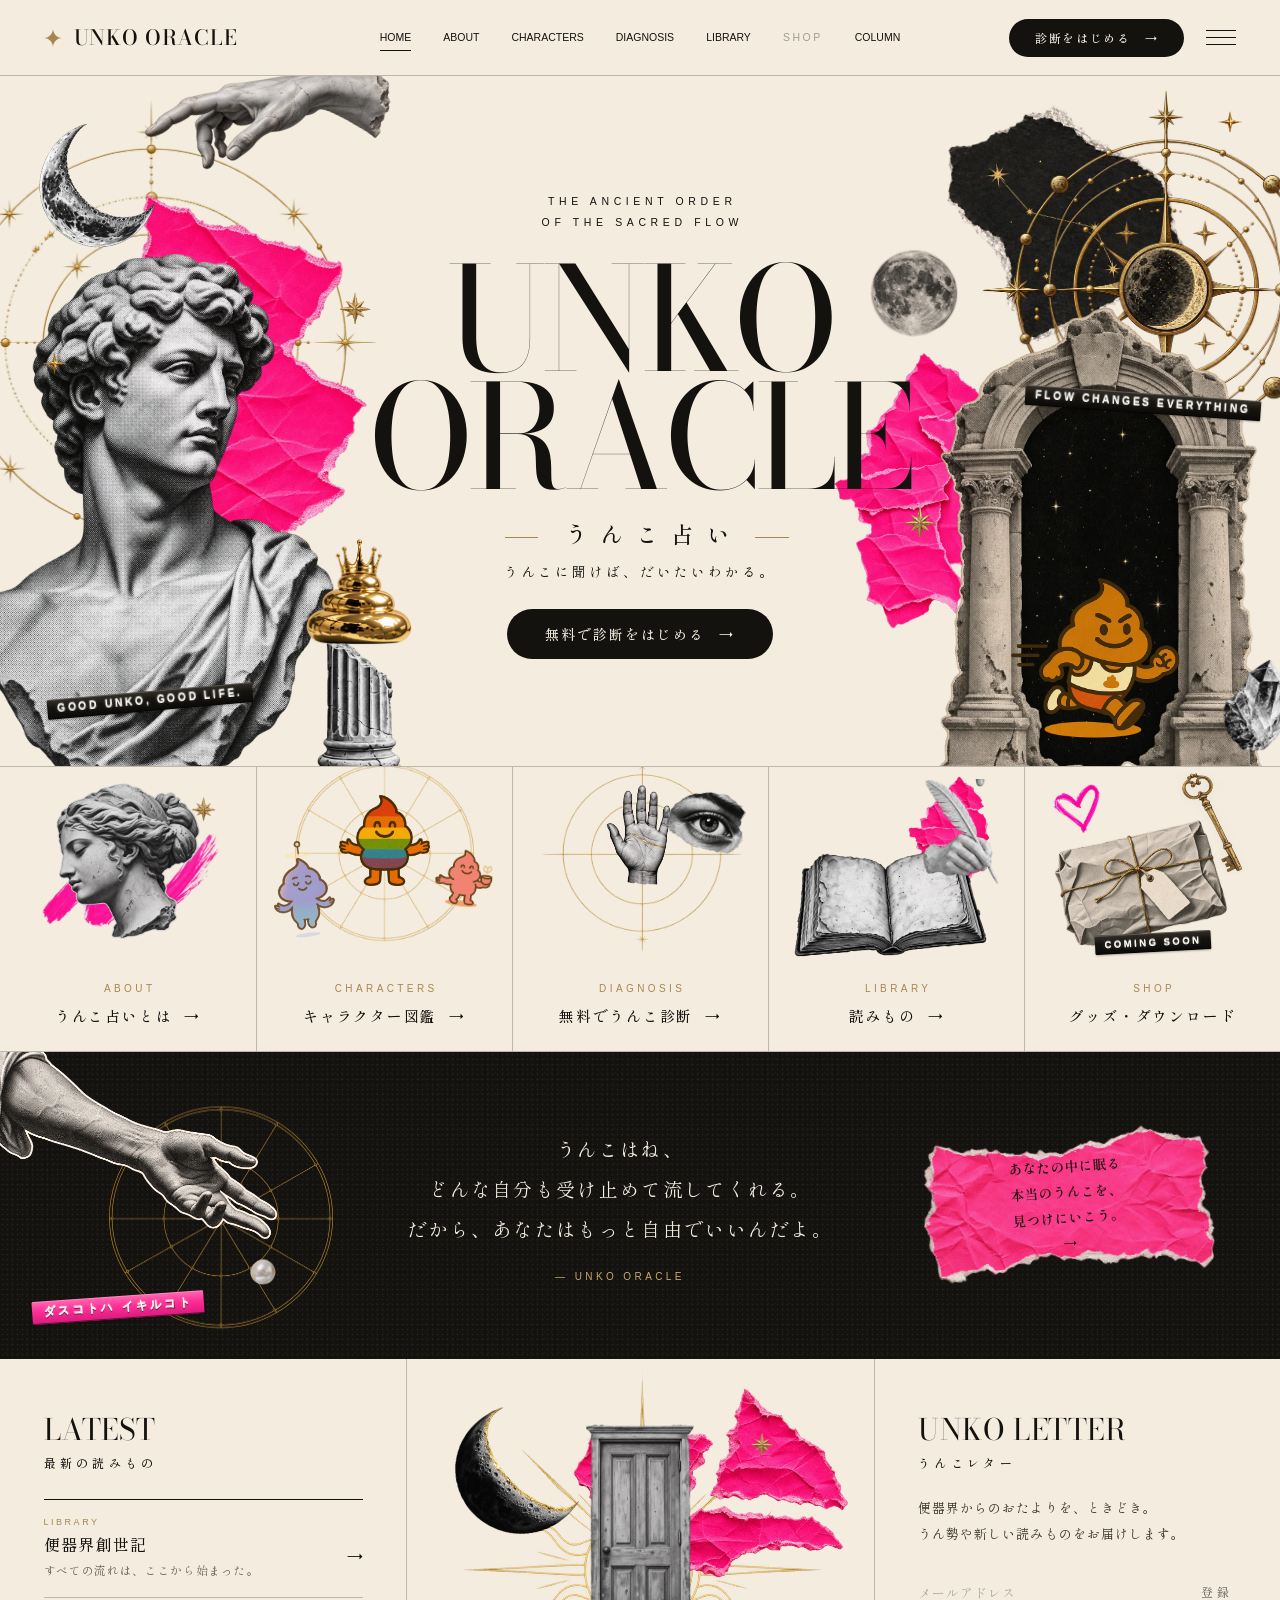
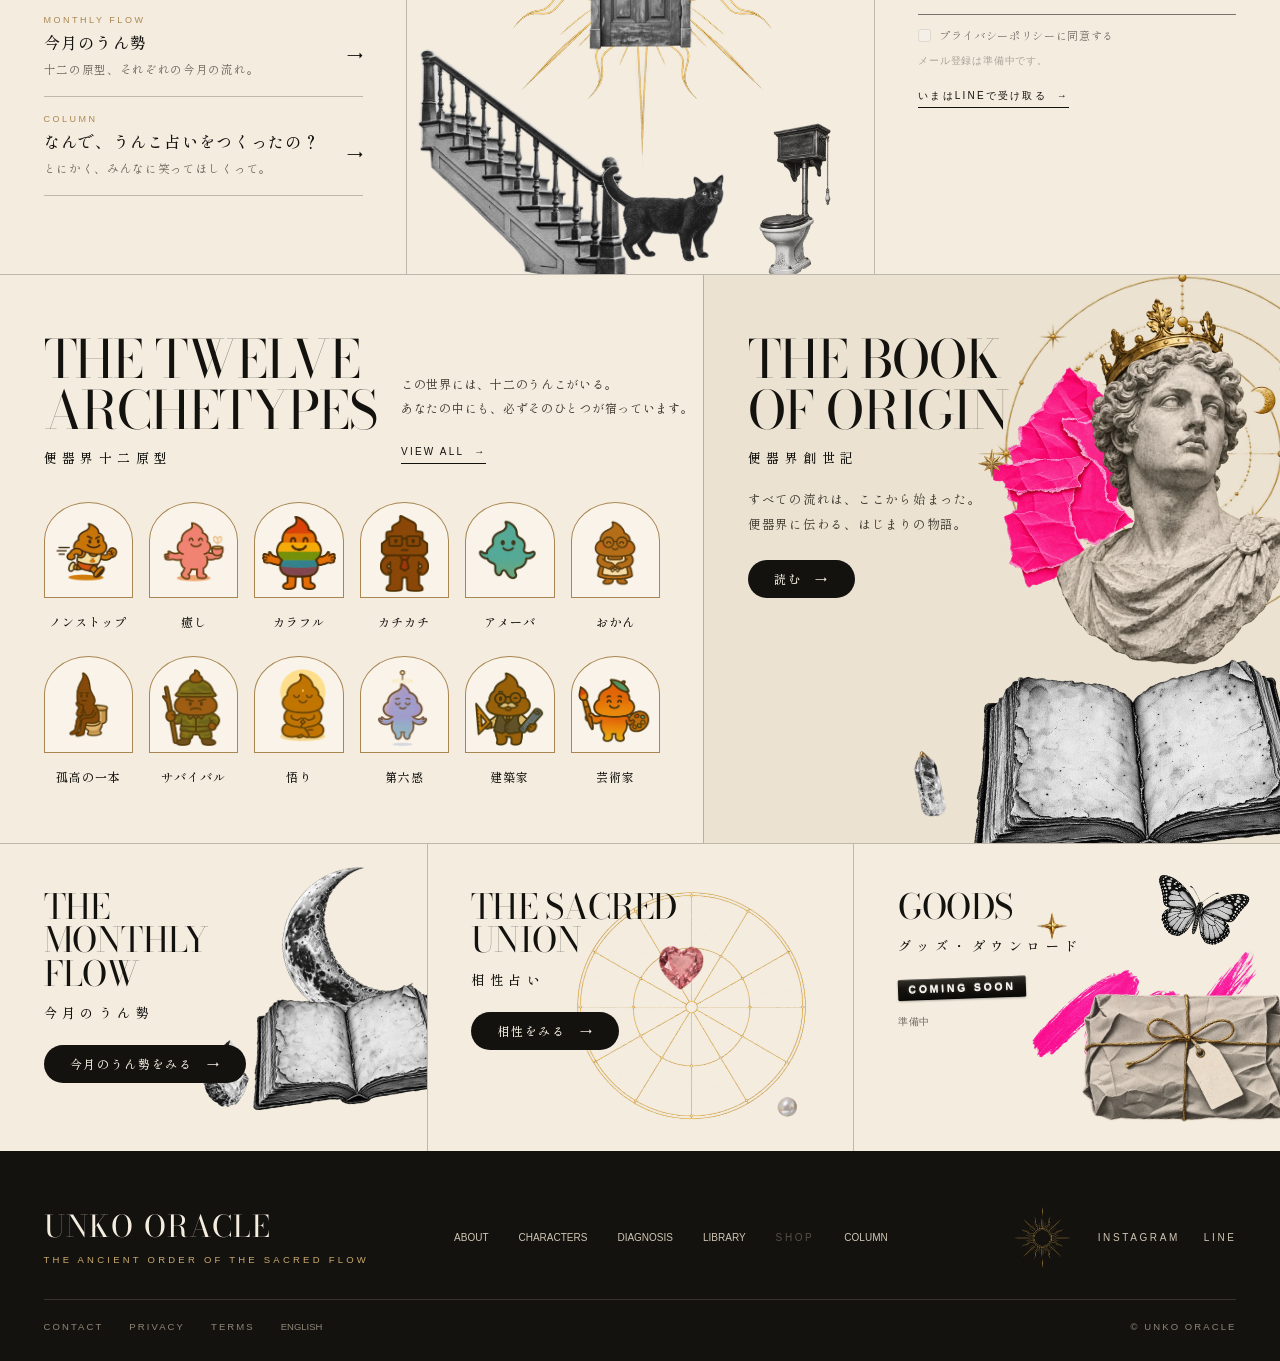
==== commit c696bc70: "SNSシェア用の画像（OGP）を追加する LinkedInやLINEでシェアしたとき、画像が出るようにする。  Co-Authored-By: Claude Opus 5.5 <noreply@ant" ====
--- a/index.html
+++ b/index.html
@@ -15,9 +15,14 @@
 <meta property="og:title" content="うんこ占い.com | 便器界診断">
 <meta property="og:description" content="生年月日から便器界キャラを診断。あなたの流れと詰まりを、12体のうんこキャラが読み解きます。">
 <meta property="og:url" content="https://unkouranai.com/">
+<meta property="og:image" content="https://unkouranai.com/og.jpg">
+<meta property="og:image:width" content="1200">
+<meta property="og:image:height" content="630">
+<meta property="og:image:alt" content="うんこ占い — うんこに聞けば、だいたいわかる。">
 <meta name="twitter:card" content="summary_large_image">
 <meta name="twitter:title" content="うんこ占い.com | 便器界診断">
 <meta name="twitter:description" content="生年月日から便器界キャラを診断。あなたの流れと詰まりを、12体のうんこキャラが読み解きます。">
+<meta name="twitter:image" content="https://unkouranai.com/og.jpg">
 <link href="https://fonts.googleapis.com/css2?family=Zen+Maru+Gothic:wght@400;500;700;900&family=Kaisei+Decol:wght@400;700&display=swap" rel="stylesheet">
 <link href="https://fonts.googleapis.com/css2?family=Bodoni+Moda:opsz,wght@6..96,400;6..96,500&display=swap" rel="stylesheet">
 <style>
@@ -33,7 +38,6 @@
 .nav-right button{font-size:11px;color:rgba(255,255,255,0.7);background:none;border:none;cursor:pointer;font-family:'Zen Maru Gothic',sans-serif;transition:color .15s}
 .nav-right button:hover{color:#00ffcc}
 .lang-btn{font-size:10px;background:rgba(255,255,255,0.1);border:1px solid rgba(255,255,255,0.2);border-radius:20px;padding:3px 10px;cursor:pointer;font-family:'Zen Maru Gothic',sans-serif;color:rgba(255,255,255,0.8);transition:background .15s}
-html.lang-en [data-only="ja"],html:not(.lang-en) [data-only="en"]{display:none!important}
 .lang-btn:hover{background:rgba(0,255,200,0.2);border-color:#00ffcc}
 
 /* ======= HOME: NEON BLACK ======= */
@@ -690,8 +694,8 @@
 <body>
 
 <!-- NAV -->
-<nav class="nav on-nav" aria-label="サイト全体の案内" data-en-label="Site navigation">
-  <button class="on-logo" type="button" onclick="go('home')" aria-label="UNKO ORACLE ホーム" data-en-label="UNKO ORACLE home">
+<nav class="nav on-nav" aria-label="サイト全体の案内">
+  <button class="on-logo" type="button" onclick="go('home')" aria-label="UNKO ORACLE ホーム">
     <svg viewBox="0 0 24 24" aria-hidden="true"><path d="M12 0c.7 7.2 4.8 11.3 12 12-7.2.7-11.3 4.8-12 12-.7-7.2-4.8-11.3-12-12C7.2 11.3 11.3 7.2 12 0z"/></svg>
     <span>UNKO ORACLE</span>
   </button>
@@ -701,39 +705,39 @@
     <button type="button" data-p="zukan" onclick="go('zukan')">CHARACTERS</button>
     <button type="button" data-p="diag" onclick="go('diag')">DIAGNOSIS</button>
     <button type="button" data-p="genesis" onclick="go('genesis')">LIBRARY</button>
-    <span class="on-soon" title="準備中" data-en-title="Coming soon">SHOP</span>
+    <span class="on-soon" title="準備中">SHOP</span>
     <button type="button" data-p="column" onclick="go('column')">COLUMN</button>
   </div>
   <div class="on-right">
-    <button class="on-pill" type="button" onclick="go('diag')"><span data-en="Get your reading">診断をはじめる</span> <span aria-hidden="true">→</span></button>
+    <button class="on-pill" type="button" onclick="go('diag')">診断をはじめる <span aria-hidden="true">→</span></button>
     <button class="lang-btn" id="lb" type="button" onclick="tl()">EN</button>
     <details class="on-menu">
-      <summary aria-label="メニュー" data-en-label="Menu"><span></span><span></span><span></span></summary>
+      <summary aria-label="メニュー"><span></span><span></span><span></span></summary>
       <div class="on-menu-panel">
         <button type="button" onclick="this.closest('details').open=false;go('home')">HOME</button>
-        <button type="button" onclick="this.closest('details').open=false;go('maker')">ABOUT<small data-en="Who made this">うんこ占いとは</small></button>
-        <button type="button" onclick="this.closest('details').open=false;go('zukan')">CHARACTERS<small data-en="The 12 characters">キャラクター図鑑</small></button>
-        <button type="button" onclick="this.closest('details').open=false;go('diag')">DIAGNOSIS<small data-en="Free poop reading">無料でうんこ診断</small></button>
-        <button type="button" onclick="this.closest('details').open=false;go('genesis')">LIBRARY<small data-en="Genesis of the Toilet World">便器界創世記</small></button>
-            <button type="button" onclick="this.closest('details').open=false;go('column')">COLUMN<small data-en="Read">読みもの</small></button>
-        <button type="button" onclick="this.closest('details').open=false;openUnsei()">MONTHLY FLOW<small data-en="This month’s flow">今月のうん勢</small></button>
-        <button type="button" onclick="this.closest('details').open=false;go('compat')">SACRED UNION<small data-en="Compatibility">相性占い</small></button>
+        <button type="button" onclick="this.closest('details').open=false;go('maker')">ABOUT<small>うんこ占いとは</small></button>
+        <button type="button" onclick="this.closest('details').open=false;go('zukan')">CHARACTERS<small>キャラクター図鑑</small></button>
+        <button type="button" onclick="this.closest('details').open=false;go('diag')">DIAGNOSIS<small>無料でうんこ診断</small></button>
+        <button type="button" onclick="this.closest('details').open=false;go('genesis')">LIBRARY<small>便器界創世記</small></button>
+            <button type="button" onclick="this.closest('details').open=false;go('column')">COLUMN<small>読みもの</small></button>
+        <button type="button" onclick="this.closest('details').open=false;openUnsei()">MONTHLY FLOW<small>今月のうん勢</small></button>
+        <button type="button" onclick="this.closest('details').open=false;go('compat')">SACRED UNION<small>相性占い</small></button>
       </div>
     </details>
   </div>
 </nav>
 
-<link rel="stylesheet" href="assets/oracle/home.css?v=20261020-1">
+<link rel="stylesheet" href="assets/oracle/home.css?v=20261006-15">
 <link href="https://fonts.googleapis.com/css2?family=Shippori+Mincho:wght@400;500;600&display=swap" rel="stylesheet">
-<link rel="stylesheet" href="assets/oracle/home-v2.css?v=20261020-1">
-<link rel="stylesheet" href="assets/oracle/pages-v2.css?v=20261020-1">
+<link rel="stylesheet" href="assets/oracle/home-v2.css?v=20261006-15">
+<link rel="stylesheet" href="assets/oracle/pages-v2.css?v=20261006-15">
 <!-- ===== HOME JA ===== -->
 <div id="pg-home-ja" class="page active">
   <div class="oracle-home-v2">
 
     <!-- 01 HEADER -->
     <header class="oh2-header">
-      <button class="oh2-logo" type="button" onclick="go('home')" aria-label="UNKO ORACLE ホーム" data-en-label="UNKO ORACLE home">
+      <button class="oh2-logo" type="button" onclick="go('home')" aria-label="UNKO ORACLE ホーム">
         <svg class="oh2-logo-star" viewBox="0 0 24 24" aria-hidden="true"><path d="M12 0c.7 7.2 4.8 11.3 12 12-7.2.7-11.3 4.8-12 12-.7-7.2-4.8-11.3-12-12C7.200 11.300 11.300 7.200 12 0z"/></svg>
         <span>UNKO ORACLE</span>
       </button>
@@ -747,18 +751,18 @@
         <button type="button" onclick="go('column')">COLUMN</button>
       </nav>
       <div class="oh2-header-right">
-        <button class="oh2-pill" type="button" onclick="go('diag')"><span data-en="Get your reading">診断をはじめる</span> <span aria-hidden="true">→</span></button>
+        <button class="oh2-pill" type="button" onclick="go('diag')">診断をはじめる <span aria-hidden="true">→</span></button>
         <details class="oh2-menu">
-          <summary aria-label="メニュー" data-en-label="Menu"><span></span><span></span><span></span></summary>
+          <summary aria-label="メニュー"><span></span><span></span><span></span></summary>
           <div class="oh2-menu-panel">
             <button type="button" onclick="this.closest('details').open=false;go('home')">HOME</button>
-            <button type="button" onclick="this.closest('details').open=false;go('maker')">ABOUT<small data-en="Who made this">うんこ占いとは</small></button>
-            <button type="button" onclick="this.closest('details').open=false;go('zukan')">CHARACTERS<small data-en="The 12 characters">キャラクター図鑑</small></button>
-            <button type="button" onclick="this.closest('details').open=false;go('diag')">DIAGNOSIS<small data-en="Free poop reading">無料でうんこ診断</small></button>
-            <button type="button" onclick="this.closest('details').open=false;go('genesis')">LIBRARY<small data-en="Genesis of the Toilet World">便器界創世記</small></button>
-            <button type="button" onclick="this.closest('details').open=false;go('column')">COLUMN<small data-en="Read">読みもの</small></button>
-            <button type="button" onclick="this.closest('details').open=false;openUnsei()">MONTHLY FLOW<small data-en="This month’s flow">今月のうん勢</small></button>
-            <button type="button" onclick="this.closest('details').open=false;go('compat')">SACRED UNION<small data-en="Compatibility">相性占い</small></button>
+            <button type="button" onclick="this.closest('details').open=false;go('maker')">ABOUT<small>うんこ占いとは</small></button>
+            <button type="button" onclick="this.closest('details').open=false;go('zukan')">CHARACTERS<small>キャラクター図鑑</small></button>
+            <button type="button" onclick="this.closest('details').open=false;go('diag')">DIAGNOSIS<small>無料でうんこ診断</small></button>
+            <button type="button" onclick="this.closest('details').open=false;go('genesis')">LIBRARY<small>便器界創世記</small></button>
+            <button type="button" onclick="this.closest('details').open=false;go('column')">COLUMN<small>読みもの</small></button>
+            <button type="button" onclick="this.closest('details').open=false;openUnsei()">MONTHLY FLOW<small>今月のうん勢</small></button>
+            <button type="button" onclick="this.closest('details').open=false;go('compat')">SACRED UNION<small>相性占い</small></button>
             <button type="button" onclick="this.closest('details').open=false;tl()">ENGLISH<small>言語を切り替える</small></button>
           </div>
         </details>
@@ -1089,9 +1093,9 @@
           <div class="r-area" id="ra"></div>
         </div>
         <ol class="od-steps" aria-hidden="true">
-          <li><i>01</i><b>INPUT</b><span data-en="Enter your birthday">生年月日を入力</span></li>
-          <li><i>02</i><b>ANALYSIS</b><span data-en="Check the Toilet World archive">便器界の図鑑を照合</span></li>
-          <li><i>03</i><b>REVEAL</b><span data-en="Your Unko appears">あなたのうんこが現れる</span></li>
+          <li><i>01</i><b>INPUT</b><span>生年月日を入力</span></li>
+          <li><i>02</i><b>ANALYSIS</b><span>便器界の図鑑を照合</span></li>
+          <li><i>03</i><b>REVEAL</b><span>あなたのうんこが現れる</span></li>
         </ol>
       </div>
       <div class="od-art" aria-hidden="true">
@@ -1109,8 +1113,8 @@
       </div>
     </section>
     <footer class="od-footer">
-      <div class="od-footer-logo">UNKO ORACLE<small data-en="Unko Uranai / Unko-dō">うんこ占い / Unko-dō</small></div>
-      <div class="od-footer-links"><a href="/contact.html" data-en="Contact">お問い合わせ</a><a href="/terms.html" data-en="Terms">利用規約</a><a href="/privacy.html" data-en="Privacy">プライバシー</a></div>
+      <div class="od-footer-logo">UNKO ORACLE<small>うんこ占い / Unko-dō</small></div>
+      <div class="od-footer-links"><a href="/contact.html">お問い合わせ</a><a href="/terms.html">利用規約</a><a href="/privacy.html">プライバシー</a></div>
       <div class="od-footer-copy">© 2026 Unko-dō Project.</div>
     </footer>
   </div>
@@ -1139,8 +1143,8 @@
         </div>
       </div>
       <div class="view-toggle">
-  <button class="view-btn" id="btn-mag" onclick="setView('mag')" data-en="📖 Magazine">📖 マガジン</button>
-  <button class="view-btn active" id="btn-grid" onclick="setView('grid')" data-en="⊞ Grid">⊞ グリッド</button>
+  <button class="view-btn" id="btn-mag" onclick="setView('mag')">📖 マガジン</button>
+  <button class="view-btn active" id="btn-grid" onclick="setView('grid')">⊞ グリッド</button>
 </div>
 <div class="char-grid" id="zg"></div>
       <ul class="oz-grid" id="oz-grid"></ul>
@@ -1154,8 +1158,8 @@
       </div>
     </section>
     <footer class="pastel-footer">
-      <div class="f-logo" data-en="Unko Uranai / Unko-dō">うんこ占い / Unko-dō</div>
-      <div class="f-links"><a href="/contact.html" data-en="Contact">お問い合わせ</a><a href="/terms.html" data-en="Terms">利用規約</a><a href="/privacy.html" data-en="Privacy">プライバシー</a></div>
+      <div class="f-logo">うんこ占い / Unko-dō</div>
+      <div class="f-links"><a href="/contact.html">お問い合わせ</a><a href="/terms.html">利用規約</a><a href="/privacy.html">プライバシー</a></div>
       <div class="f-copy">© 2026 Unko-dō Project.</div>
     </footer>
   </div>
@@ -1165,12 +1169,12 @@
 <div id="pg-detail" class="page">
   <div class="pastel-body">
     <section class="sec" style="max-width:640px">
-      <button class="detail-back" onclick="go(prevPage||'zukan')" data-en="← Back">← 戻る</button>
+      <button class="detail-back" onclick="go(prevPage||'zukan')">← 戻る</button>
       <div id="detail-content"></div>
     </section>
     <footer class="pastel-footer">
-      <div class="f-logo" data-en="Unko Uranai / Unko-dō">うんこ占い / Unko-dō</div>
-      <div class="f-links"><a href="/contact.html" data-en="Contact">お問い合わせ</a><a href="/terms.html" data-en="Terms">利用規約</a><a href="/privacy.html" data-en="Privacy">プライバシー</a></div>
+      <div class="f-logo">うんこ占い / Unko-dō</div>
+      <div class="f-links"><a href="/contact.html">お問い合わせ</a><a href="/terms.html">利用規約</a><a href="/privacy.html">プライバシー</a></div>
       <div class="f-copy">© 2026 Unko-dō Project.</div>
     </footer>
   </div>
@@ -1204,9 +1208,9 @@
 
 <!-- Genesis Nav Bar (fixed, outside all page divs) -->
 <div id="genesis-nav-bar" style="display:none;position:fixed;bottom:0;left:0;right:0;z-index:500;align-items:center;justify-content:center;gap:16px;padding:14px 20px;background:linear-gradient(transparent,rgba(0,0,0,0.5));pointer-events:all">
-  <button onclick="genesisNav(-1)" style="background:rgba(255,255,255,0.12);border:1px solid rgba(255,255,255,0.25);color:#fff;border-radius:40px;padding:8px 20px;font-size:12px;font-family:'Zen Maru Gothic',sans-serif;cursor:pointer;transition:background .2s" onmouseover="this.style.background='rgba(255,255,255,0.3)'" onmouseout="this.style.background='rgba(255,255,255,0.12)'" data-en="← Prev">← 前</button>
+  <button onclick="genesisNav(-1)" style="background:rgba(255,255,255,0.12);border:1px solid rgba(255,255,255,0.25);color:#fff;border-radius:40px;padding:8px 20px;font-size:12px;font-family:'Zen Maru Gothic',sans-serif;cursor:pointer;transition:background .2s" onmouseover="this.style.background='rgba(255,255,255,0.3)'" onmouseout="this.style.background='rgba(255,255,255,0.12)'">← 前</button>
   <div id="genesis-dots-fixed" style="display:flex;gap:6px"></div>
-  <button onclick="genesisNav(1)" style="background:rgba(255,255,255,0.12);border:1px solid rgba(255,255,255,0.25);color:#fff;border-radius:40px;padding:8px 20px;font-size:12px;font-family:'Zen Maru Gothic',sans-serif;cursor:pointer;transition:background .2s" onmouseover="this.style.background='rgba(255,255,255,0.3)'" onmouseout="this.style.background='rgba(255,255,255,0.12)'" data-en="Next →">次 →</button>
+  <button onclick="genesisNav(1)" style="background:rgba(255,255,255,0.12);border:1px solid rgba(255,255,255,0.25);color:#fff;border-radius:40px;padding:8px 20px;font-size:12px;font-family:'Zen Maru Gothic',sans-serif;cursor:pointer;transition:background .2s" onmouseover="this.style.background='rgba(255,255,255,0.3)'" onmouseout="this.style.background='rgba(255,255,255,0.12)'">次 →</button>
 </div>
 
 
@@ -1452,30 +1456,10 @@
   document.querySelectorAll('[data-nav]').forEach(b=>{const k=b.getAttribute('data-nav');if(t[k])b.textContent=t[k][0];});
 }
 
-// 決まった文言の切り替え。data-en に英語、日本語は最初の中身を data-ja に取っておく
-function applyStaticLang(){
-  const en=lang==='en';
-  document.documentElement.lang=en?'en':'ja';
-  document.documentElement.classList.toggle('lang-en',en);
-  document.querySelectorAll('[data-en]').forEach(el=>{
-    if(el.dataset.ja===undefined) el.dataset.ja=el.innerHTML;
-    el.innerHTML=en?el.dataset.en:el.dataset.ja;
-  });
-  document.querySelectorAll('[data-en-label]').forEach(el=>{
-    if(el.dataset.jaLabel===undefined) el.dataset.jaLabel=el.getAttribute('aria-label')||'';
-    el.setAttribute('aria-label',en?el.dataset.enLabel:el.dataset.jaLabel);
-  });
-  document.querySelectorAll('[data-en-title]').forEach(el=>{
-    if(el.dataset.jaTitle===undefined) el.dataset.jaTitle=el.getAttribute('title')||'';
-    el.setAttribute('title',en?el.dataset.enTitle:el.dataset.jaTitle);
-  });
-}
-
 function tl(){
   lang=lang==='ja'?'en':'ja';
   try{localStorage.setItem('unko-lang', lang);}catch(e){}
-  document.getElementById('lb').textContent=lang==='ja'?'EN':'JA';
-  applyStaticLang();
+  document.getElementById('lb').textContent=lang==='ja'?'EN':'日';
   updateNav();
   updateInstaMsg();
   renderMonthly();
@@ -2922,7 +2906,7 @@
 // 今月のうん勢の文。キーは「キャラの数-今月のテーマの数」。
 // テーマの数 = キャラの数 + 月数（西暦と月の数字を足して1〜9にした数）を、1けたになるまで足した数（答えが11・22・33の時はそのまま）。
 // その月の12体ぶんの文がそろっていない月は、トップのボタンを出さない。
-const UNSEI_TEXT = {"1-1": {"ja": "便器界の朝礼が始まる前に、もう廊下を全力疾走。「本日の開始は九時です！」「え、もう始めた！」机には新企画が三つ、扉の外には四つ目。得意のスタート力が倍になるぶん、勢いだけで全部に火をつけると自分が煙だらけ。今月は始める数より、終点を一つ決めて走ろう。速さは才能、でも流れには着地点もいる。", "lucky": "始める前にゴールを一つ決める", "en": "Before the Toilet World’s morning assembly even starts, you’re already sprinting down the hall. “Today begins at nine!” “Uh, I already began!” Three new projects on your desk, a fourth waiting outside the door. Your launch power doubles this month, but light every fuse on pure momentum and you’ll be the one choking on smoke. Don’t count how many things you start — pick one finish line and run for it. Speed is a gift, but every flow needs a landing spot.", "lucky_en": "Set one goal before you start"}, "1-2": {"ja": "今月のノンストップうんこ、いつものように先頭へダッ。「みんな行くよ！」「ちょ、歩幅！」そこで初めて後ろを見る。調和の月は、一人で最速記録を出すより、誰かと同じテンポで進む方が景色が増える。待つのは停滞じゃない。相手の返事を半拍ぶん待てたら、流れはもっと長く続く。速さより、並んで進める道もある。", "lucky": "相手の返事を最後まで待ってみる", "en": "As usual, Nonstop Unko bolts straight to the front. “Let’s go, everyone!” “Whoa, mind your stride!” And only then does it look back. In the month of Harmony, moving at someone else’s tempo shows you more scenery than setting a solo speed record. Waiting isn’t stalling. If you can wait half a beat for the other person’s reply, the flow lasts so much longer. Some roads are better walked side by side than raced.", "lucky_en": "Wait until the other person finishes replying"}, "1-3": {"ja": "便器界の会議で議題が詰まりかけた瞬間、ノンストップうんこが立ち上がる。「じゃあ一回、全部ボケにしよ！」「会議だぞ！」その一言で空気がゆるみ、止まっていた案がまた動き出す。今月は真面目に突破するより、笑って角度を変える方が早いことも。勢いにユーモアが乗ると、失敗まで次の燃料になる。笑いは流れを軽くする。", "lucky": "失敗を一個、笑い話に変えてみる", "en": "Just as a Toilet World meeting is about to clog up, Nonstop Unko stands up. “Okay, let’s make every idea a joke for one round!” “This is a meeting!” That one line loosens the room, and the stuck proposals start moving again. This month, laughing and changing angles can beat grinding through seriously. When humor rides your momentum, even failures turn into fuel. Laughter lightens the flow.", "lucky_en": "Turn one failure into a funny story"}, "1-4": {"ja": "朝からダッと飛び出そうとしたノンストップうんこを、今月は安定の門番が止める。「靴ひも」「あとで！」「今！」しぶしぶ結び直したら、その後は妙に走りやすい。勢いを殺す月ではなく、長く走るために足元を整える月。予定、持ち物、やりかけを一つずつ戻すと、加速しても散らかりにくい。整えることも、前へ進む力になる。", "lucky": "机か予定表を一か所だけ整える", "en": "Nonstop Unko tries to dash out first thing in the morning, but this month the gatekeeper of Stability blocks the way. “Shoelaces.” “Later!” “Now!” After a grudging re-tie, running somehow feels way easier. This isn’t a month to kill your momentum — it’s a month to sort your footing so you can run long. Put your schedule, your stuff, and your half-done tasks back in order one by one, and you can accelerate without leaving a mess. Tidying up is forward motion too.", "lucky_en": "Tidy just one spot: your desk or your calendar"}, "1-5": {"ja": "今月は自由の風が吹いた瞬間、ノンストップうんこが予定表を丸めてポイ。「今日はこっち！」「昨日は逆って言ってた！」「昨日は昨日！」知らない道へ曲がる勢いは絶好調。ただし自由と行き当たりばったりは別もの。全部を気分で変えるより、一つだけ縛りを外すくらいがちょうどいい。選べる余白があるほど、流れは自分のものになる。", "lucky": "いつもと違う道を一本選んでみる", "en": "The moment the wind of Freedom blows, Nonstop Unko crumples its schedule and tosses it. “Today we go this way!” “Yesterday you said the opposite!” “Yesterday was yesterday!” Your knack for swerving onto unknown roads is at its peak. But freedom and winging it are not the same thing. Rather than changing everything on a whim, loosening just one rule is the sweet spot. The more room you have to choose, the more the flow becomes yours.", "lucky_en": "Take a different route than usual"}, "1-6": {"ja": "ノンストップうんこ、今月は愛まで全力疾走。「好き！手伝う！迎えに行く！もう着いた！」「まだ頼んでない！」気持ちが大きいほど先回りも増える。愛は勢いよく渡すだけじゃなく、相手が受け取る速度に合わせることも大事。何かしてあげる前に一度だけ聞いてみよう。愛は押す力より、待てる余白で深くなる。", "lucky": "手伝う前に「いる？」と一度聞く", "en": "This month, Nonstop Unko goes full sprint at love too. “I like you! I’ll help! I’ll pick you up! I’m already here!” “I haven’t asked yet!” The bigger the feelings, the more you jump ahead. Love isn’t just about handing it over at full speed — it’s also about matching the pace at which the other person can receive it. Before you do something for them, ask just once. Love deepens less from pushing and more from the room you leave to wait.", "lucky_en": "Before helping, ask “Do you need it?” once"}, "1-7": {"ja": "走るのが仕事みたいなノンストップうんこに、今月は内省の椅子が出される。「座って考えて」「何分？」「まず五分」「長っ！」それでも静かにしてみると、次に走りたい方向が意外とはっきりする。動いていない時間も、流れが消えたわけではない。頭と気持ちの現在地を確認してから出ると、無駄な全力疾走が減る。静けさも立派な助走になる。", "lucky": "五分だけ何もせず座ってみる", "en": "For Nonstop Unko, whose job is basically running, this month brings out the chair of Reflection. “Sit and think.” “For how long?” “Five minutes, to start.” “That’s forever!” But get quiet and the direction you want to run next becomes surprisingly clear. Standing still doesn’t mean the flow has vanished. Check where your head and heart are before you head out, and you’ll waste fewer all-out sprints. Stillness makes a great running start.", "lucky_en": "Sit and do nothing for five minutes"}, "1-8": {"ja": "今月は成果の札がずらり。ノンストップうんこは「次！その次！」と通過しようとするが、係員が腕をつかむ。「待て、受け取れ」「まだ走れる！」「知ってる！」達成したことを確認せず次へ行く癖があるなら、今月は一度立ち止まって数えてみよう。できたことを受け取るのも前進の一部。止まらない——流れは、もう始まってる！", "lucky": "今月できたことを三つ書き出す", "en": "This month, a whole row of Results tags lines up. Nonstop Unko tries to blow right past — “Next! And the next!” — but an attendant grabs its arm. “Wait. Take these.” “I can still run!” “I know!” If you tend to rush on without checking what you’ve achieved, stop and count this month. Accepting what you’ve done is part of moving forward. No stopping — the flow has already begun!", "lucky_en": "Write down three things you achieved this month"}, "1-9": {"ja": "ノンストップうんこ、古い予定も勢いで抱えたまま走る。「それ、もう要る？」「わからんけど持っとく！」手放しの月は、速く進むために荷物を減らす番。終わった役目、惰性の約束、なんとなく続けていることを一つ降ろすと、足取りが驚くほど軽くなる。捨てるのは後退ではない。流れは、空いた場所からまた走り出す。", "lucky": "惰性で続けていることを一つやめる", "en": "Nonstop Unko keeps running while still clutching old plans. “Do you still need that?” “No idea, but I’m keeping it!” In the month of Letting Go, it’s time to shed baggage so you can go faster. Drop one finished role, one autopilot promise, one thing you keep doing just because — and your steps will feel shockingly light. Throwing things out isn’t retreat. The flow starts running again from the space you’ve cleared.", "lucky_en": "Quit one thing you only do out of habit"}, "1-11": {"ja": "曲がり角の手前でノンストップうんこが急停止。「なんか右！」「根拠は？」「知らん！」今月は直感のサインがいつもより先に飛び込んできやすい。ただし、ひらめいた瞬間に全速力で確定すると、ただの早とちりにもなる。まずメモ、次に小さく試す。それで十分。止まらない——流れは、もう始まってる！直感は、動く前の小さな予告編。", "lucky": "最初のひらめきを一行メモする", "en": "Right before the corner, Nonstop Unko slams on the brakes. “Something says right!” “Based on what?” “No clue!” This month, intuitive signals tend to fly in earlier than usual. But lock them in at full speed the instant they spark, and it’s just jumping the gun. Write it down first, then test it small. That’s plenty. No stopping — the flow has already begun! Intuition is the little trailer before the movie.", "lucky_en": "Jot down your first flash of inspiration in one line"}, "1-22": {"ja": "ノンストップうんこが巨大な図面を広げる。「これ全部、今月やる！」「床が見えない！」大きな構想を見ると一気に走りたくなるけれど、今月は最初の一歩を具体化するほど強い。入口、順番、期限を一つずつ決めれば、壮大な案も現実の床に着地する。全部を同時に始めなくていい。大きな流れほど、最初は一本の細い道から始まる。", "lucky": "大計画を今日の一歩まで小さくする", "en": "Nonstop Unko unrolls a giant blueprint. “We’re doing ALL of this this month!” “I can’t even see the floor!” A Grand Vision makes you want to charge at it all at once, but this month your power grows the more concrete you make the first step. Decide the entrance, the order, and the deadline one by one, and even an epic plan touches down on the real floor. You don’t have to start everything at once. The bigger the flow, the more it starts from one narrow path.", "lucky_en": "Shrink your big plan down to today’s first step"}, "1-33": {"ja": "今月のノンストップうんこ、感情まで猛ダッシュ。「泣いた！笑った！じゃあ作る！」「展開が早い！」うまくいかなかったことも、悔しかったことも、勢いのまま言葉や絵や企画に変えると妙に光る。苦しみを抱えたまま走るより、笑える形にして外へ出してみよう。止まらない——流れは、もう始まってる！創造は、感情に出口をつくる。", "lucky": "今日の感情を一つ形にして出す", "en": "This month, Nonstop Unko dashes even through its emotions. “I cried! I laughed! Now I’m making something!” “That plot twist was fast!” Things that went wrong, things that stung — turn them into words, pictures, or projects while the momentum’s hot, and they strangely shine. Instead of running while carrying the pain, shape it into something you can laugh at and let it out. No stopping — the flow has already begun! Creation gives your feelings an exit.", "lucky_en": "Give one of today’s feelings a shape and let it out"}, "2-1": {"ja": "今月の癒しうんこは、便器界の新しい扉の前でそっと立ち止まる。「入っていいかな」「誰も止めてないよ」安心できるまで様子を見るけれど、開始の月は小さな一歩が流れを作る。全部の空気を読んでから動かなくていい。自分の気持ちに「行きたい」があるなら、その声もちゃんと仲間に入れよう。優しさは、自分の背中も押していい。", "lucky": "気になることを一つだけ始める", "en": "This month, Healing Unko pauses quietly in front of a new door in the Toilet World. “Is it okay if I go in?” “Nobody’s stopping you.” You like to wait until it feels safe, but in the month of Beginnings, a small step creates the flow. You don’t have to read the whole room before moving. If there’s an “I want to go” in your heart, let that voice join the team too. Kindness is allowed to push your own back as well.", "lucky_en": "Start just one thing you’ve been curious about"}, "2-2": {"ja": "ふう、と湯気みたいな空気。癒しうんこがみんなの顔を見回す。「大丈夫？」「大丈夫」「ほんとに？」今月は得意の調和力が倍になるぶん、全員の気持ちを自分の中に詰め込みやすい。合わせるだけが優しさではない。「私はこうしたい」も場を壊す言葉じゃない。詰まりも愛のかたちやねん。調和は、自分を消して作るものではない。", "lucky": "自分の希望を一つだけ口にする", "en": "Phew — the air feels like warm steam. Healing Unko looks around at everyone’s faces. “You okay?” “I’m okay.” “Really?” This month your gift for harmony doubles, which makes it easy to stuff everyone’s feelings inside yourself. Going along isn’t the only kind of kindness. “Here’s what I want” won’t wreck the room either. Even a clog is a shape of love, y’know. Harmony isn’t built by erasing yourself.", "lucky_en": "Say one thing you want out loud"}, "2-3": {"ja": "便器界の休憩室で空気が重い。癒しうんこが小声でひと言。「これ、ちょっと面白くない？」「今それ言う？」でも誰かが吹き出して、みんなの肩がふっと下がる。今月は優しさにユーモアを混ぜるほど、気まずさまでやわらかくできる。真面目に支えるだけが役目じゃない。笑いは、緊張をほどく小さな湯気になる。", "lucky": "気まずい場面に一つ笑いを足す", "en": "The air in the Toilet World break room is heavy. Healing Unko whispers, “Isn’t this kinda funny?” “You’re saying that NOW?” But someone snorts, and everyone’s shoulders drop. This month, the more humor you mix into your kindness, the more you can soften even awkward moments. Supporting people seriously isn’t your only job. Laughter is a little puff of steam that loosens the tension.", "lucky_en": "Add one laugh to an awkward moment"}, "2-4": {"ja": "癒しうんこ、今月はお気に入りの湯のみを同じ場所へ戻す。「そこじゃないと落ち着かないの？」「うん、ちょっとだけ」安定の月は、安心できる小さな定位置を作るほど心の流れが整う。誰かのための居場所ばかり整えず、自分がほっとできる場所も確保しておこう。安心は、外からもらうだけでなく、自分で育てることもできる。", "lucky": "落ち着く場所を一か所だけ整える", "en": "This month, Healing Unko puts its favorite teacup back in the exact same spot. “You can’t relax unless it’s there?” “Yeah, just a little.” In the month of Stability, the more small, safe home bases you create, the steadier your heart’s flow. Don’t just make cozy spots for others — save a place where you can exhale too. Comfort isn’t only something you receive from outside; you can grow it yourself.", "lucky_en": "Tidy up one spot where you feel at ease"}, "2-5": {"ja": "「今日はどこ行く？」と聞かれ、癒しうんこが一瞬固まる。「みんなが行きたいところで」「それ毎回！」今月は自由の風が吹いて、いつもの遠慮を少しほどく番。相手に合わせるのをやめる必要はないけれど、自分の「こっちが好き」を一つ選んでみよう。自由は強く主張することではない。自分の気持ちを置き去りにしないこと。", "lucky": "今日は自分で一つ選んで決める", "en": "“Where do you want to go today?” Healing Unko freezes for a second. “Wherever everyone wants.” “You say that every time!” This month the wind of Freedom blows, and it’s your turn to loosen that usual politeness a bit. You don’t have to stop accommodating others, but try choosing one “I like this one” of your own. Freedom isn’t about insisting loudly. It’s about not leaving your own feelings behind.", "lucky_en": "Make one decision all by yourself today"}, "2-6": {"ja": "今月の癒しうんこ、愛の荷物を両腕いっぱい抱える。「これも持つよ」「いや、それ私の」「でも重そうで…」優しさが強くなるほど、相手の分まで抱え込みやすい。助ける前に「必要？」と聞くと、愛がずっと軽くなる。受け取る側にも、自分で持つ力がある。詰まりも愛のかたちやねん。愛は、抱えることより信じることで深まる。", "lucky": "手を出す前に一度だけ聞いてみる", "en": "This month, Healing Unko carries an armful of love’s luggage. “I’ll carry this too.” “Uh, that’s mine.” “But it looks heavy…” The stronger your kindness, the more you tend to carry other people’s share. Ask “Do you need help?” before stepping in, and love gets a whole lot lighter. The other person has the strength to carry their own load too. Even a clog is a shape of love, y’know. Love deepens more through trust than through carrying.", "lucky_en": "Ask once before you lend a hand"}, "2-7": {"ja": "便器界が静かな夜。癒しうんこがやっと一人になって、ふう、と長く息を吐く。「誰の気持ちも考えなくていい時間、久しぶり」今月は内省の月。周りの声を拾うのが上手だからこそ、自分の声は静かな場所でしか聞こえないことがある。答えを急がず、今の気持ちをそのまま置いてみよう。静けさは、自分へ戻るためのやさしい入口。", "lucky": "一人で10分だけ静かに過ごす", "en": "A quiet night in the Toilet World. Healing Unko is finally alone and lets out a long “phew.” “It’s been ages since I had time where I didn’t have to think about anyone’s feelings.” This is the month of Reflection. Because you’re so good at picking up other people’s voices, your own voice may only be audible in a quiet place. Don’t rush for answers — just set your current feelings down as they are. Stillness is a gentle doorway back to yourself.", "lucky_en": "Spend just 10 quiet minutes alone"}, "2-8": {"ja": "今月は「ありがとう」が次々やってくる。癒しうんこは反射的に手を振る。「いやいや、私なんて」「出た！遠慮！」いつも支える側に回りやすいけれど、成果の月は受け取ることも大事な流れ。褒め言葉も感謝も、押し返さず一度そのまま胸に置いてみよう。あなたが渡したものが戻ってきただけかもしれない。受け取ることも、優しさの循環。", "lucky": "褒められたら否定せず「ありがとう」と言う", "en": "This month, the thank-yous keep pouring in. Healing Unko waves them off on reflex. “Oh no, not me…” “There it is! The modesty!” You usually end up on the supporting side, but in the month of Results, receiving is an important part of the flow too. Don’t push back the praise and gratitude — hold them to your chest for a moment. Maybe it’s just what you gave coming back around. Receiving is part of kindness’s cycle too.", "lucky_en": "When praised, don’t deny it — just say “Thank you”"}, "2-9": {"ja": "癒しうんこ、古い気づかいをまだ抱えている。「これも私がやった方が…」「もう誰も頼んでないよ」手放しの月は、優しさの賞味期限を見直すとき。昔は必要だった役目でも、今はもう降りていいものがある。誰かのために続けてきたことを一つ手放してみよう。優しさは、終わらせても消えない。空いた手には、新しい余白が戻ってくる。", "lucky": "頼まれていない役目を一つやめる", "en": "Healing Unko is still holding onto old acts of consideration. “Maybe I should do this one too…” “Nobody’s asked you to in ages.” The month of Letting Go is when you check kindness’s expiration date. Some roles you needed back then are ones you can step down from now. Let go of one thing you’ve kept doing for someone else’s sake. Kindness doesn’t disappear when you end it. Your empty hands get fresh breathing room back.", "lucky_en": "Quit one role nobody asked you to take on"}, "2-11": {"ja": "癒しうんこの胸のあたりが、今日はいつもより細かくざわつく。「なんかあの人、無理してる気がする」「聞いた？」「まだ」今月は直感が働きやすいぶん、感じたことを全部事実にしないこと。気配を拾ったら、まず自分の中にそっとメモしておく。必要ならあとで確かめればいい。感じる力は、決めつけないときにいちばんやさしく使える。", "lucky": "感じた違和感を一行だけメモする", "en": "Today there’s a finer flutter than usual in Healing Unko’s chest. “I feel like that person is pushing themselves too hard.” “Did you ask?” “Not yet.” Intuition runs strong this month, so don’t treat everything you sense as fact. When you pick up a vibe, make a quiet note of it inside first. If needed, you can check later. Your gift for sensing is at its gentlest when you don’t jump to conclusions.", "lucky_en": "Write down one odd feeling in a single line"}, "2-22": {"ja": "便器界の掲示板に大きな計画が貼られ、癒しうんこが考え込む。「みんなが無理しない方法にしたい」「そこから設計する？」今月は大きな構想を、人が安心して参加できる形へ落とすのが得意。優しさを気分だけで終わらせず、仕組みにしてみよう。誰か一人が頑張らなくても回る流れを作れたら強い。思いやりは、仕組みになったとき長く残る。", "lucky": "助けたいことを一つ仕組みに変える", "en": "A big plan is pinned to the Toilet World bulletin board, and Healing Unko gets thoughtful. “I want a way where nobody has to overdo it.” “You’re designing from THAT?” This month you’re great at turning a Grand Vision into something people can join without worry. Don’t let your kindness end as just a mood — turn it into a system. If you can build a flow that runs without one person straining, that’s real strength. Compassion lasts longest when it becomes a system.", "lucky_en": "Turn one way you want to help into a system"}, "2-33": {"ja": "癒しうんこが、誰かにもらった言葉を大事そうに抱える。「これ、なんか残しておきたい」「じゃあ出してみたら？」今月は愛や痛みを、言葉や絵や小さな作品に変える流れ。人を癒そうと頑張りすぎず、自分が感じたことをそのまま形にしてみよう。詰まりも愛のかたちやねん。優しさは、表現された瞬間に誰かの光になることがある。", "lucky": "やさしい言葉を一つ形にして残す", "en": "Healing Unko cradles words someone once gave it. “I kinda want to keep these.” “Then why not put them out there?” This month’s flow turns love and pain into words, pictures, or small creations. Don’t try so hard to heal others — just give shape to what you felt, as it is. Even a clog is a shape of love, y’know. The moment kindness is expressed, it can become someone’s light.", "lucky_en": "Give one kind word a lasting shape"}, "3-1": {"ja": "朝、便器界の工房に入ったカラフルうんこが、真っ白な紙を見て即ひと言。「よし、全部塗る！」「まだテーマ決まってない！」開始の月は、とにかく最初の色を置くのが大事。完璧な作品名も完成図もいらない。赤でも青でも、今いちばん心が動く色から始めればいい。最初の一筆が、止まっていた流れを呼び戻す。始まりは、正解より色が先。", "lucky": "好きな色を一つ選んで始める", "en": "Walking into the Toilet World workshop one morning, Colorful Unko sees a blank white sheet and instantly declares, “Right, I’m painting ALL of it!” “We haven’t even picked a theme!” In the month of Beginnings, laying down that first color is everything. No perfect title or finished sketch required. Red, blue — start with whatever color moves your heart most right now. The first stroke calls back the stalled flow. In beginnings, color comes before correctness.", "lucky_en": "Pick one favorite color and get started"}, "3-2": {"ja": "カラフルうんこ、みんなで壁画を描くことになる。「私は紫！」「私は緑！」「じゃあ私は全部！」調和の月は、自分の色を消すのではなく、他の色と並べてみるのがコツ。混ぜすぎると濁るけれど、違うまま隣に置くと意外な景色ができる。今月は合わせるより、響かせる。調和は、同じ色になることではない。", "lucky": "誰かの個性を一つ言葉で褒める", "en": "Colorful Unko is painting a mural with everyone. “I’m purple!” “I’m green!” “Then I’m everything!” The trick in the month of Harmony isn’t erasing your color — it’s placing it next to others. Mix too much and it turns muddy, but set different colors side by side and a surprising view appears. This month, don’t blend in — resonate. Harmony doesn’t mean becoming the same color.", "lucky_en": "Compliment one thing that makes someone unique"}, "3-3": {"ja": "便器界の展示会で、カラフルうんこが三枚同時に描き始める。「これも面白い！こっちも！」「床まで作品にするな！」得意の表現力とユーモアが倍になる月。アイデアが飛び散るほど楽しいけれど、全部を完成させようとすると自分まで絵の具まみれ。今月は一番笑える案を一つ残そう。流すな、感じろ。遊び心は、形にしたとき作品になる。", "lucky": "一番笑える案を一つだけ完成させる", "en": "At the Toilet World exhibition, Colorful Unko starts three paintings at once. “This one’s fun! And this one!” “Don’t turn the floor into art too!” This month your expressiveness and humor double. The more ideas splatter, the more fun it gets — but try to finish them all and you’ll end up covered in paint yourself. Keep the single funniest idea this month. Don’t flush it — feel it. Playfulness becomes art once you give it form.", "lucky_en": "Finish just your funniest idea"}, "3-4": {"ja": "今月のカラフルうんこ、安定の箱を渡されて固まる。「この中に収めてください」「はみ出していい？」「少しなら」自由な感性ほど、枠があると逆に遊びやすいこともある。時間、場所、テーマを一つだけ決めて、その中で思いきり色を使ってみよう。全部自由だと散るけれど、小さな枠は集中を助ける。制限は、ときどき創造の額縁になる。", "lucky": "作る時間を30分だけ決める", "en": "This month, Colorful Unko freezes when handed the box of Stability. “Please fit inside this.” “Can I stick out?” “A little.” The freer the spirit, the easier it can be to play inside a frame. Set just one thing — time, place, or theme — and splash color all you like within it. Total freedom scatters you, but a small frame helps you focus. Limits sometimes become creativity’s picture frame.", "lucky_en": "Set aside just 30 minutes to create"}, "3-5": {"ja": "便器界の道が二つに分かれ、カラフルうんこが目を輝かせる。「両方行きたい！」「体は一個！」自由の月は、寄り道も予定変更も全部ネタになる。いつもの選択から少し外れるほど、新しい色が見つかりやすい。ただし全部変えなくていい。ひとつだけ冒険するくらいが、今月はいちばん鮮やか。自由は、逃げることではなく選び直せること。", "lucky": "普段選ばないものを一つ選ぶ", "en": "The road in the Toilet World splits in two, and Colorful Unko’s eyes light up. “I want to go both ways!” “You only have one body!” In the month of Freedom, detours and change of plans all become material. The further you stray from your usual choices, the easier it is to discover new colors. But you don’t have to change everything. One adventure is what makes this month most vivid. Freedom isn’t running away — it’s getting to choose again.", "lucky_en": "Choose one thing you normally wouldn’t"}, "3-6": {"ja": "カラフルうんこが、大切な相手のために何か作ろうとしている。「何色が好きかな」「自分が好きな色でええやん！」愛の月は、相手に合わせるだけでなく、自分の色を渡すことも大切。喜ばせたい気持ちで塗り替えすぎると、誰の作品かわからなくなる。今月は好きな気持ちを、自分らしい言葉や形で出してみよう。愛は、個性を消さずに渡せる。", "lucky": "好きな気持ちを一つ形にして伝える", "en": "Colorful Unko is trying to make something for someone special. “I wonder what color they like.” “Just use the color YOU like!” In the month of Love, it matters not just to match the other person but to give them your own color. Repaint too much trying to please, and nobody knows whose artwork it is. This month, express your feelings in words or forms that are truly you. Love can be given without erasing who you are.", "lucky_en": "Share your affection in one tangible form"}, "3-7": {"ja": "にぎやかな工房を抜け出し、カラフルうんこが一人で色見本を眺める。「今の私、何色やろ」「急に静か！」内省の月は、誰かに見せるためではない色を探す時間。評価や流行から少し離れて、心が勝手に選ぶ色を見てみよう。何も出てこない日があっても大丈夫。余白も立派な画面の一部。静かな時間は、自分の色を取り戻す場所になる。", "lucky": "今の気分を三色だけで表してみる", "en": "Slipping out of the noisy workshop, Colorful Unko gazes at a color chart alone. “What color am I right now?” “Whoa, suddenly so quiet!” The month of Reflection is time to look for colors that aren’t meant to be shown to anyone. Step back from ratings and trends and see what colors your heart picks on its own. It’s fine if nothing comes out some days. Blank space is part of the canvas too. Quiet time is where you reclaim your own color.", "lucky_en": "Express your current mood in just three colors"}, "3-8": {"ja": "便器界のギャラリーに完成作品が並ぶ。カラフルうんこは次の絵へ行こうとする。「ちょっと、これ見て！」「もう次描きたい！」成果の月は、作ったものをちゃんと眺めて受け取る番。褒められても「まだまだ」と塗り足さず、一度完成にしてみよう。公開する、見せる、保存する。それも流れの一部。作品は、外へ出した瞬間に新しい色を持つ。", "lucky": "完成したものを一つ見せてみる", "en": "Finished works line the Toilet World gallery. Colorful Unko tries to move on to the next painting. “Hey, look at this!” “I already want to paint the next one!” The month of Results is your turn to actually look at what you’ve made and take it in. Even when praised, don’t keep adding “not yet” touches — call it finished once. Publish it, show it, save it. That’s part of the flow too. A work gains a new color the moment it goes out into the world.", "lucky_en": "Show someone one thing you’ve finished"}, "3-9": {"ja": "カラフルうんこの部屋、昔好きだった色でいっぱい。「これも残す、あれも思い出」「床が見えない！」手放しの月は、今の自分に似合わなくなった色を少しだけ外すとき。嫌いになったわけじゃなくても、役目を終えたものはある。空いた場所には、まだ名前のない新しい色が入ってくる。手放すことは、色を失うことではない。次の余白をつくること。", "lucky": "今の自分に合わない物を一つ手放す", "en": "Colorful Unko’s room is packed with colors it used to love. “Keeping this, and that’s a memory…” “I can’t see the floor!” The month of Letting Go is time to remove a few colors that no longer suit who you are now. Even if you don’t hate them, some things have done their job. The empty space will welcome a new color that doesn’t even have a name yet. Letting go isn’t losing color. It’s making room for what’s next.", "lucky_en": "Let go of one thing that doesn’t fit the current you"}, "3-11": {"ja": "カラフルうんこが、突然まっ白な紙に青い線を引く。「なんで青？」「知らん、今これ！」直感の月は、理由のない色や言葉が先に出てくることがある。すぐ意味を決めず、そのまま残しておこう。あとから見返すと「あ、これだったのか」とつながることも。感じたものを理屈で消さないこと。直感は、説明より先に差し込む光。", "lucky": "最初に浮かんだ色をそのまま使う", "en": "Colorful Unko suddenly draws a blue line across a blank white sheet. “Why blue?” “No idea — it’s THIS right now!” In the month of Intuition, colors and words sometimes show up before any reason does. Don’t assign a meaning right away; just leave it be. Looking back later, it might click: “Oh, so that’s what it was.” Don’t erase what you feel with logic. Intuition is light that shines in before the explanation.", "lucky_en": "Use the first color that pops into your head"}, "3-22": {"ja": "便器界の巨大壁画プロジェクト。カラフルうんこは目を輝かせる。「壁ぜんぶ使っていい？」「まず図面！」大きな構想を形にする月は、ひらめきを広げるだけでなく、配置や順番まで考えると強い。頭の中の虹を、一枚のラフに落としてみよう。自由な発想も、骨組みがあると遠くまで届く。大きな作品ほど、最初は一本の線から始まる。", "lucky": "大きな案を一枚のラフに描く", "en": "The giant Toilet World mural project. Colorful Unko’s eyes sparkle. “Can I use the whole wall?” “Blueprint first!” In the month of Grand Vision, you’re strongest when you not only expand your inspiration but also think through layout and order. Drop the rainbow in your head onto a single rough sketch. Even free-flowing ideas go farther with a framework. The bigger the work, the more it starts from a single line.", "lucky_en": "Draw your big idea as one rough sketch"}, "3-33": {"ja": "今月のカラフルうんこ、泣いたあとに急に筆を持つ。「今それ描くの？」「今しかない！」愛と創造の月は、苦しかったことも嬉しかったことも、全部色に変えられる。きれいにまとめなくていいし、誰かに理解されなくてもいい。まず自分の中から出すこと。流すな、感じろ。感情は、表現した瞬間に少しだけ光へ変わる。", "lucky": "今日の感情を色か言葉で一つ出す", "en": "This month, Colorful Unko grabs a brush right after crying. “You’re painting THAT now?” “It’s now or never!” In the month of Love & Creation, everything painful and everything joyful can be turned into color. It doesn’t need to be neat, and nobody else has to understand it. First, just get it out of you. Don’t flush it — feel it. The moment you express an emotion, it turns into a little bit of light.", "lucky_en": "Let out one of today’s feelings in color or words"}, "4-1": {"ja": "朝7時14分。カチカチうんこが予定表を確認。「開始は7時15分です」「あと1分ある」「その1分が大事です」今月は新しいことを始める月。でも準備を完璧にしすぎると、開始ボタンの前で立ち尽くす。必要な条件が全部そろう日は、だいたい来ない。まず仮で始めて、あとから整えればいい。完成を待つより、流れに乗る方が先。", "lucky": "未完成でも一件だけ始めてみる", "en": "7:14 a.m. Solid Unko checks the schedule. “We begin at 7:15.” “There’s still a minute.” “That minute matters.” This is the month for starting something new. But over-perfect your prep and you’ll end up frozen in front of the start button. The day when every condition lines up rarely comes. Start with a draft and tidy it later. Riding the flow comes before waiting for perfection.", "lucky_en": "Start one thing, even if it’s unfinished"}, "4-2": {"ja": "便器界の会議で意見が割れる。カチカチうんこは資料をそろえ、「規則ではAです」「でも今回はBもありでは？」「……前例は？」今月は調和の月。正しさを守るだけでなく、相手の事情も一度並べてみると新しい答えが見える。ルールは人を助けるためのもの。人を押し込める箱にしない。調和は、正解を一つにすることではない。", "lucky": "相手のやり方を一度そのまま試す", "en": "Opinions split at a Toilet World meeting. Solid Unko straightens the documents. “Per the rules, it’s A.” “But couldn’t B work this time?” “…Is there a precedent?” This is the month of Harmony. Don’t just defend what’s correct — lay out the other person’s circumstances once too, and a new answer appears. Rules exist to help people, not to box them in. Harmony isn’t about narrowing things down to one right answer.", "lucky_en": "Try someone else’s way exactly as they do it, once"}, "4-3": {"ja": "カチカチうんこが真剣な顔でチェックリストを読む。「1、確認。2、確認。3、笑う」「そこ項目なんだ」今月はユーモアを入れると流れが軽くなる。失敗を見つけても、すぐ赤ペンで囲まず一回だけ笑ってみよう。予定外は故障ではなく、たまに面白い仕様変更。完璧さの中に遊びを入れると、詰まりにくくなる。笑いは、規則の隙間に入る空気。", "lucky": "小さなミスを一つ笑って流す", "en": "Solid Unko reads a checklist with a dead-serious face. “One: confirm. Two: confirm. Three: laugh.” “Wait, that’s an item?” This month, adding humor makes the flow lighter. When you spot a mistake, don’t circle it in red right away — laugh once first. The unexpected isn’t a malfunction; sometimes it’s a fun spec change. Put some play into perfection and you’ll clog less. Laughter is the air that slips between the rules.", "lucky_en": "Laugh off one small mistake"}, "4-4": {"ja": "朝7時14分、カチカチうんこはいつも通り着席。「本日も予定通り」「昨日も同じ」「それが良いんです」安定が得意な人に、安定の月。得意が倍になるぶん、変化を全部ノイズ扱いしやすい。整えるのは強み。でも、固めすぎると新しい流れが入れない。今月は一か所だけ余白を残しておこう。黙して詰まらず。安定は、動ける余白があってこそ続く。", "lucky": "予定表に空白を一つ残しておく", "en": "7:14 a.m. Solid Unko takes its seat as always. “Right on schedule today.” “Same as yesterday.” “That’s the good part.” A Stability month for someone who’s already great at stability. With your strength doubled, it’s easy to treat every change as noise. Keeping things in order is your superpower — but set things too hard and no new flow can get in. Leave just one blank space this month. Silent, yet never clogged. Stability lasts only when there’s room to move.", "lucky_en": "Leave one empty slot in your schedule"}, "4-5": {"ja": "カチカチうんこの前に、自由と書かれた扉が出現。「予定にありません」「だから自由なんです」「困ります」今月は、いつもの型を少しだけ外すほど風通しがよくなる。全部崩す必要はない。順番を一つ変える、違う道を選ぶ、それくらいで十分。ルールを持っているからこそ、外した時の景色もわかる。自由は、無秩序ではなく選び直せる余地。", "lucky": "いつもの順番を一つだけ変えてみる", "en": "A door labeled “Freedom” appears before Solid Unko. “This isn’t on the schedule.” “That’s why it’s freedom.” “That’s a problem.” This month, the more you step slightly outside your usual mold, the fresher the air. No need to tear it all down. Swap the order of one thing, take a different road — that’s plenty. Because you have rules, you can see the view when you step outside them. Freedom isn’t chaos; it’s room to choose again.", "lucky_en": "Change the order of just one routine"}, "4-6": {"ja": "今月のカチカチうんこ、愛にも手順書を作る。「まず確認、次に支援、その後感謝」「それ、気持ちにも必要？」丁寧さは強みだけれど、相手の心まで管理しなくていい。正しいことを言うより、やわらかく伝える方が届く場面もある。愛にマニュアルはあってもいい。でも余白も必要。大切なのは、正解より相手と流れがつながること。", "lucky": "正しさより優しい言い方を一つ選ぶ", "en": "This month, Solid Unko writes a procedure manual for love. “First confirm, then support, then thank.” “Do feelings need that too?” Carefulness is a strength, but you don’t need to manage the other person’s heart. Sometimes saying it gently lands better than saying it correctly. It’s fine for love to have a manual — but it needs some wiggle room too. What matters isn’t the right answer, but that your flow connects with theirs.", "lucky_en": "Choose a kind phrasing over a correct one"}, "4-7": {"ja": "夜、カチカチうんこが規則集を閉じる。「本当にこのやり方でいいのか」「珍しく考えてるね」「定期点検です」今月は内省の月。いつも守っているルールを一つだけ見直してみよう。昔は必要でも、今はもう合わないものがあるかもしれない。壊すためではなく、今の自分に合わせて調整する。規則も、流れに合わせて更新していい。", "lucky": "今の自分に合わないルールを一つ見直す", "en": "At night, Solid Unko closes the rulebook. “Is this really the right way?” “Wow, you’re actually pondering.” “Scheduled inspection.” This is the month of Reflection. Review just one rule you always follow. Something needed back then might not fit anymore. Not to break it, but to adjust it to who you are now. Rules can be updated to match the flow, too.", "lucky_en": "Review one rule that no longer fits you"}, "4-8": {"ja": "便器界の帳簿がずらり。カチカチうんこは一つずつチェック。「完了、完了、完了」「すごいじゃん」「当然です」成果の月は、いつもの積み重ねが形になりやすい。できたことをただ通過せず、記録として残してみよう。地味でも積んだものは消えない。派手な一発より、続けてきたことが強い月。黙して詰まらず。成果は、積み重ねの証拠になる。", "lucky": "完了したことを三つ記録する", "en": "Rows of Toilet World ledgers. Solid Unko checks them one by one. “Done, done, done.” “That’s amazing!” “Naturally.” In the month of Results, your steady stacking tends to take shape. Don’t just pass by what you’ve accomplished — keep it on record. Even plain, unflashy progress never disappears. This month, what you’ve kept doing beats one flashy hit. Silent, yet never clogged. Results are proof of all that stacking.", "lucky_en": "Record three things you’ve completed"}, "4-9": {"ja": "カチカチうんこ、古いマニュアルを抱えている。「これは保存します」「何年前の？」「念のため」今月は手放しの月。昔のルール、役目、やり方を一つだけ外すと、新しい流れが入るスペースができる。守ることは大事。でも、終わったものまで保存し続ける必要はない。手放すのは崩すことではなく、今に合わせて整えること。", "lucky": "使っていないルールを一つ廃止する", "en": "Solid Unko is clutching an old manual. “I’ll be archiving this.” “From how many years ago?” “Just in case.” This is the month of Letting Go. Retire one old rule, role, or method, and space opens up for a new flow. Protecting things matters. But you don’t have to keep archiving what’s already over. Letting go isn’t tearing down — it’s tidying up to fit the present.", "lucky_en": "Abolish one rule you no longer use"}, "4-11": {"ja": "カチカチうんこが資料を見ながら眉をひそめる。「数字は問題なし。でも、なんか変です」「根拠は？」「……まだありません」今月は直感の月。普段は証拠をそろえてから動くタイプでも、最初の違和感を無視しなくていい。すぐ結論にせず、気づきを一度メモしておこう。理屈と感覚は敵ではない。直感は、確認前の小さな点検灯。", "lucky": "理由のない違和感を一つ記録する", "en": "Solid Unko frowns at the documents. “The numbers are fine. But something’s off.” “Evidence?” “…None yet.” This is the month of Intuition. Even if you’re the type who gathers proof before moving, you don’t have to ignore that first twinge. Don’t jump to a conclusion — just note the hunch for now. Logic and gut feeling aren’t enemies. Intuition is the little warning light before the inspection.", "lucky_en": "Log one unexplained odd feeling"}, "4-22": {"ja": "便器界の大工事。カチカチうんこは図面を広げる。「工程は42段階です」「多い！」「必要です」大きな構想を形にする月は、本領発揮。ただし完璧な設計にこだわりすぎると、着工前に季節が変わる。まず最初の三工程だけ決めて動こう。設計は未来を助けるためのもの。未来を止めるためのものではない。大きな流れほど、仮設から始まっていい。", "lucky": "大計画を最初の三工程に分ける", "en": "Major construction in the Toilet World. Solid Unko unrolls the blueprints. “There are 42 phases.” “That’s a lot!” “They’re necessary.” A Grand Vision month is where you truly shine. But obsess over a perfect design and the seasons will change before groundbreaking. Decide just the first three phases and get moving. Design exists to help the future, not to stall it. The bigger the flow, the more it’s okay to start with scaffolding.", "lucky_en": "Break your big plan into the first three phases"}, "4-33": {"ja": "カチカチうんこの机に、突然カラフルな絵の具が置かれる。「用途は？」「自由に」「最も困る指示です」今月は愛と創造の月。きれいに整える前に、まず雑でも出してみよう。感情や遊びまで規格化しなくていい。少しはみ出しても、崩れたわけではない。黙して詰まらず。形を守る力がある人ほど、時々崩すことで新しい形に出会える。", "lucky": "整えずに10分だけ自由に作る", "en": "Suddenly, colorful paints appear on Solid Unko’s desk. “Intended use?” “Whatever you like.” “The most troubling instruction possible.” This is the month of Love & Creation. Before polishing anything, just get it out there, messy or not. You don’t have to standardize your feelings and play. Coloring outside the lines doesn’t mean it’s ruined. Silent, yet never clogged. Those best at holding a shape often meet new shapes by breaking one now and then.", "lucky_en": "Create freely for 10 minutes without tidying"}, "5-1": {"ja": "朝、アメーバうんこが昨日とは違う形で登場。「今日からこれでいく」「昨日と全然違う！」「昨日は昨日やろ」開始の月は、新しい流れに飛び込むにはぴったり。ただし興味のまま入口を増やしすぎると、自分がどこにいるのかわからなくなる。今月は一つ始めたら、その形が少し育つまで見届けよう。変わる自由には、続けてみる自由もある。", "lucky": "気になることを一つだけ始めて続ける", "en": "One morning, Amoeba Unko shows up in a totally different shape from yesterday. “This is me from now on.” “You look nothing like yesterday!” “Yesterday was yesterday.” The month of Beginnings is perfect for diving into a new flow. But open too many doors on curiosity alone and you’ll lose track of where you are. This month, once you start one thing, watch it until its shape grows a bit. The freedom to change includes the freedom to keep going.", "lucky_en": "Start one thing you’re curious about and stick with it"}, "5-2": {"ja": "便器界の分かれ道で、アメーバうんこが左右に広がる。「両方行けそう」「どっちかにして！」調和の月は、自分を相手に合わせて変える力が活きる。ただし合わせすぎて、自分の輪郭まで溶かさないこと。相手と違っていても、そのまま並べばいい。調和は同じ形になることではない。違うまま流れを合わせること。", "lucky": "今日は一度、自分の希望を先に言う", "en": "At a fork in the Toilet World road, Amoeba Unko spreads both left and right. “I think I can do both.” “Pick one!” In the month of Harmony, your power to reshape yourself for others comes alive. Just don’t adapt so much that your own outline melts away. Even if you’re different from someone, you can simply stand side by side. Harmony isn’t becoming the same shape. It’s syncing your flows while staying different.", "lucky_en": "Today, say what you want first — just once"}, "5-3": {"ja": "アメーバうんこ、会議中に形を三回変える。「今それ何形？」「ひらめき形」「そんなのある？」ユーモアの月は、予定外や失敗まで遊びに変えやすい。決めた通りに進まなくても、面白い方へ転がせばそれでいい。ただし笑って全部流して終わらせず、一個だけ形に残そう。遊びは、残した瞬間に作品になる。", "lucky": "面白かったことを一つ形に残す", "en": "Amoeba Unko changes shape three times mid-meeting. “What shape is that now?” “Inspiration shape.” “Is that even a thing?” In the month of Humor, it’s easy to turn surprises and even failures into play. If things don’t go as planned, just roll them somewhere fun. But don’t laugh it all off and flush it away — keep one thing in solid form. Play becomes art the moment you keep it.", "lucky_en": "Turn one funny moment into something lasting"}, "5-4": {"ja": "自由人アメーバうんこに、今月は安定の箱が渡される。「ここに入ってください」「狭い」「全部入らなくていい！」形が変わるあなたほど、戻る場所があると安心して広がれる。予定も生活も全部固める必要はない。ひとつだけ定位置を決めておこう。流れ続けるためには、帰ってこられる場所も必要。安定は、自由を閉じ込める壁ではない。", "lucky": "戻る場所を一つだけ決めておく", "en": "This month, free spirit Amoeba Unko is handed the box of Stability. “Please get in here.” “It’s cramped.” “You don’t have to fit all of you!” The more shapeshifting you are, the more a place to come back to lets you spread out safely. You don’t need to lock down your schedule or life. Just set one home base. To keep flowing, you need somewhere to return to. Stability isn’t a wall that traps freedom.", "lucky_en": "Choose one place to come back to"}, "5-5": {"ja": "今月のアメーバうんこ、自由が倍。「今日は丸！明日は四角！午後は液体！」「誰も追いつけない！」得意な変化力が全開になるぶん、面白そうな方へ全部広がると自分でも収拾がつかなくなる。自由に動いていい。でも今月は、何を選ばないかも決めてみよう。流れは縛られた瞬間、詰まる。自由は、選択肢の数ではなく選べる感覚。", "lucky": "やらないことを一つだけ決める", "en": "This month, Amoeba Unko gets double the freedom. “Round today! Square tomorrow! Liquid this afternoon!” “Nobody can keep up!” With your talent for change at full blast, spreading toward everything that looks fun can leave even you unable to rein it in. Move freely. But this month, decide what you won’t choose, too. The moment the flow is tied down, it clogs. Freedom isn’t the number of options — it’s the feeling that you get to choose.", "lucky_en": "Decide one thing you won’t do"}, "5-6": {"ja": "アメーバうんこが、好きな相手の形に合わせてするりと変わる。「何でもいいよ」「ほんとに？」「たぶん！」愛の月は、柔軟さが優しさとして活きる。ただし相手に合わせ続けると、自分が何を望んでいたか見えなくなる。好きだからこそ、自分の形も少し残しておこう。愛は溶け合うことだけではない。別々の輪郭があるから流れが続く。", "lucky": "好きな人に自分の希望を一つ伝える", "en": "Amoeba Unko slips smoothly into the shape of the one it loves. “Anything’s fine with me.” “Really?” “Probably!” In the month of Love, your flexibility shines as kindness. But keep adapting to the other person and you’ll lose sight of what you wanted. Precisely because you love them, keep a little of your own shape. Love isn’t only about melting together. The flow continues because you each have your own outline.", "lucky_en": "Tell someone you love one thing you want"}, "5-7": {"ja": "にぎやかな流れから離れて、アメーバうんこが静かな器に入る。「今日は動かないの？」「今、自分の形を見てる」内省の月は、変わり続けるあなたにとって現在地を確認する時間。周りに合わせた形と、本当に心地いい形は同じとは限らない。結論を急がず、今の自分を観察してみよう。止まることでしか見えない流れもある。", "lucky": "一人で10分、今の気分を書き出す", "en": "Leaving the busy flow behind, Amoeba Unko settles into a quiet bowl. “Not moving today?” “I’m looking at my own shape right now.” For you, always changing, the month of Reflection is time to check where you are. The shape you take to fit others and the shape that truly feels good aren’t always the same. Don’t rush a conclusion — just observe yourself as you are now. Some flows can only be seen when you stop.", "lucky_en": "Spend 10 minutes alone writing out your mood"}, "5-8": {"ja": "アメーバうんこ、次の面白そうな場所へ向かおうとする。「待って、これ完成してるよ」「え、もう次行きたい」成果の月は、途中で形を変えず一つを最後まで見届けるほど手応えが残る。完成させることは、自由を失うことではない。むしろ次へ動く足場になる。流れ続ける人ほど、たまには形を残しておくと強い。", "lucky": "途中のものを一つだけ完成させる", "en": "Amoeba Unko tries to head off to the next fun-looking place. “Wait, this is finished!” “Huh, but I want to move on.” In the month of Results, the more you see one thing through without changing shape midway, the more satisfaction it leaves behind. Finishing doesn’t mean losing your freedom. If anything, it becomes a foothold for your next move. Those who keep flowing get stronger when they leave a shape behind now and then.", "lucky_en": "Finish just one half-done thing"}, "5-9": {"ja": "アメーバうんこの周りに、昔の形がいくつも残っている。「これも私だった」「でも今は違う」「そうなんよね」手放しの月は、もう合わなくなった姿を無理に持ち続けなくていい。昔好きだったこと、前は必要だった役割、今は違うなら置いていこう。変わった自分を裏切り者にしないこと。手放すことは、次の形になる準備。", "lucky": "今の自分に合わないものを一つ手放す", "en": "Old shapes of Amoeba Unko are scattered all around it. “This was me too.” “But not anymore.” “Yeah, exactly.” In the month of Letting Go, you don’t have to force yourself to hang on to forms that no longer fit. Things you used to love, roles you once needed — if that’s not you now, leave them behind. Don’t treat the changed you as a traitor. Letting go is getting ready for your next shape.", "lucky_en": "Let go of one thing that doesn’t suit the current you"}, "5-11": {"ja": "アメーバうんこが急に方向転換。「なんかこっち」「根拠は？」「流れがそう言ってる」直感の月は、説明できない引力を感じやすい。ただし気分の変化と直感を全部同じにしないこと。気になる方向があったら、すぐ全部変える前に小さく試そう。流れは縛られた瞬間、詰まる。でも確かめる余白も自由の一部。", "lucky": "気になる方向を小さく一度試す", "en": "Amoeba Unko suddenly changes direction. “Kinda this way.” “Based on what?” “The flow says so.” In the month of Intuition, you’ll feel pulls you can’t explain. But don’t treat every mood swing as intuition. If a direction calls to you, test it small before changing everything. The moment the flow is tied down, it clogs. But leaving room to check is part of freedom too.", "lucky_en": "Test a direction that intrigues you, small, just once"}, "5-22": {"ja": "便器界に巨大計画が現れ、アメーバうんこが四方八方へ広がる。「ここもできる！あっちも！」「まず一個ずつ！」大きな構想を形にする月は、自由な発想が武器になる。ただし案を増やすだけでは現実にならない。今月は広げたアイデアを三つに絞り、順番をつけよう。形は変えていい。でも、形にする時間も必要。", "lucky": "広がった案を三つに絞って並べる", "en": "A giant plan appears in the Toilet World, and Amoeba Unko spreads out in every direction. “I can do this! And that!” “One at a time!” In the month of Grand Vision, your free-form ideas are your weapon. But just piling up ideas won’t make them real. This month, narrow your sprawl down to three and put them in order. Feel free to change shape. But you also need time to actually give things shape.", "lucky_en": "Narrow your ideas to three and line them up"}, "5-33": {"ja": "アメーバうんこ、泣いたと思ったら次の瞬間には笑っている。「感情どうなってるの？」「今これ！」愛と創造の月は、変わる気持ちをそのまま表現に流し込むと面白い。きれいに整理してから出そうとしなくていい。途中のままでも、揺れていても、それが今の形。流れは縛られた瞬間、詰まる。創造は、変化している自分を許す出口になる。", "lucky": "今の気分を形を決めずに一つ表現する", "en": "One moment Amoeba Unko is crying, the next it’s laughing. “What is going on with your emotions?” “THIS, right now!” In the month of Love & Creation, pouring your shifting feelings straight into expression makes for something fun. No need to sort it all out neatly first. Unfinished, wobbly — that’s your shape right now. The moment the flow is tied down, it clogs. Creation becomes an exit that forgives the ever-changing you.", "lucky_en": "Express your current mood without deciding its shape"}, "6-1": {"ja": "朝いちばん、おかんうんこが便器界の入口で腕まくり。「新しいこと始めるん？ほな先に必要なもん揃えとこか」「まだ何も決まってない！」開始の月は、誰かの準備より自分の一歩を先にしてええ。世話を焼く前に、自分が何を始めたいか決めてみ。出すまでは心配、出しても心配。でも最初の一歩くらい、自分のために使ってええねん。", "lucky": "自分のやりたいことを一つ先に始める", "en": "First thing in the morning, Mama Unko rolls up her sleeves at the Toilet World entrance. “Startin’ somethin’ new, are we? Then let’s get everything you need ready first, hon.” “Nothing’s even decided yet!” In the month of Beginnings, it’s fine to put your own first step ahead of getting everyone else ready. Before you start fussing, decide what YOU want to start. Worried before it comes out, worried after it’s out. But at least that first step, sweetie, you can spend on yourself.", "lucky_en": "Start one thing you want to do, before anything else"}, "6-2": {"ja": "おかんうんこ、みんなの顔色を見てすぐ動く。「寒ない？座る？これ使う？」「一回座って！」調和の月は、場を整える力がよう効く。でも全員の機嫌まで背負わんでええ。誰かが少し不機嫌でも、それはあんたの仕事ちゃう。助けることと、背負うことは別やで。愛は、相手の分まで生きることやない。", "lucky": "今日は一度だけ、口を出さず見守る", "en": "Mama Unko reads everyone’s mood and springs into action. “You cold? Wanna sit? Need this?” “Sit down for once!” In the month of Harmony, your knack for smoothing things over works wonders. But you don’t have to carry everyone’s mood on your back, dear. If someone’s a bit grumpy, that’s not your job. Helping and shouldering it all are two different things, y’hear? Love doesn’t mean living someone else’s life for them.", "lucky_en": "Today, watch over someone once without butting in"}, "6-3": {"ja": "便器界で小さな失敗発生。おかんうんこが駆けつける。「誰やこれ！……まあ私も昨日やったけどな」「やったんかい！」今月はユーモアが、心配しすぎるクセをちょっと軽くしてくれる。完璧に面倒を見るより、笑って流した方がうまく回ることもある。家事も仕事も人間関係も、全部100点にせんでええ。笑える余白も立派な愛や。", "lucky": "今日の小さな失敗を一個ネタにする", "en": "A small mishap in the Toilet World. Mama Unko comes running. “Who did this?! …Well, I did it yesterday too, mind you.” “You did?!” This month humor takes the edge off your habit of over-worrying. Sometimes laughing it off keeps things running better than flawless caretaking. Chores, work, relationships — they don’t all need a perfect score, hon. Leaving room to laugh is love too, and don’t you forget it.", "lucky_en": "Turn today’s little blunder into a funny story"}, "6-4": {"ja": "おかんうんこ、棚を見てうなずく。「補充よし。予備よし。もしもの分もよし」「多ない？」安定の月は、安心できる仕組みを作るのに向いてる。ただし備えすぎると、今度は物も予定もぎゅうぎゅうや。必要な分だけ整えて、あとは空けとき。安心は、詰め込むほど増えるわけやない。余白があるから、毎日がちゃんと回る。", "lucky": "一か所だけ整えて、そこで終える", "en": "Mama Unko eyes the shelf and nods. “Restocked, check. Spares, check. Emergency stash, check.” “Isn’t that a bit much?” The month of Stability is great for building systems that make you feel safe. But over-prepare and now your stuff and your schedule are packed to bursting, dear. Sort out just what you need and leave the rest empty. Peace of mind doesn’t grow the more you cram in. It’s the breathing room that keeps every day running.", "lucky_en": "Tidy just one spot, then call it done"}, "6-5": {"ja": "おかんうんこ、予定表を見てため息。「みんなの予定は入ってるのに、私の遊びどこいった？」「知らんがな！」自由の月は、誰かの都合の隙間じゃなく、自分のための時間を取る番や。急に遠くへ行かんでもええ。好きな店、好きな道、好きな時間。ひとつ自分で選び。自由は、誰にも迷惑をかけないことやなく、自分もちゃんと人数に数えること。", "lucky": "自分のためだけの寄り道を一つする", "en": "Mama Unko sighs at the calendar. “Everybody else’s plans are in here, so where’d MY fun go?” “How should I know!” In the month of Freedom, it’s your turn to take time just for you — not whatever’s left over around everyone else’s schedules. You don’t have to run off somewhere far. Your favorite shop, your favorite street, your favorite hour. Go on, pick one yourself. Freedom isn’t just not bothering anybody — it’s counting yourself in the headcount too, hon.", "lucky_en": "Take one little detour just for yourself"}, "6-6": {"ja": "今月のおかんうんこ、愛が倍増。「大丈夫？これ持つ？あれやった？」「もう座って！」得意な世話焼きが全開になるぶん、頼まれてへん仕事まで拾いがち。今月は三回に一回、手を出す前に止まってみ。相手が自分でできることまで取らんでええ。出すまでは心配、出しても心配。でも、それが愛や。愛は、任せる勇気も含んでる。", "lucky": "手を出す前に一度「任せよ」と言う", "en": "This month, Mama Unko’s love doubles. “You okay? Want me to carry that? Did you do that thing?” “Just sit down already!” With your gift for fussing in full swing, you’ll tend to grab jobs nobody even asked you to do. This month, one time out of three, stop before stepping in. Don’t take away what people can do for themselves, dear. Worried before it comes out, worried after it’s out. But that’s love, hon. And love includes the courage to let them handle it.", "lucky_en": "Before helping, say “I’ll leave it to you” once"}, "6-7": {"ja": "夜、ようやく静かになって、おかんうんこが座る。「今日、私なにしたかったんやろ」「そこ今？」内省の月は、誰かのことを考える前に、自分の気持ちを拾う時間が必要や。心配、段取り、世話。その奥にある本音を一回聞いてみ。答えが出んでもええ。静かな時間は、忘れてた自分を連れ戻す。", "lucky": "10分だけ誰のことも考えず過ごす", "en": "At night, when it’s finally quiet, Mama Unko sits down. “What did I even want to do today?” “You’re asking that NOW?” In the month of Reflection, you need time to pick up your own feelings before thinking about anyone else, dear. Worrying, planning, caretaking — listen once to the real you beneath all that. It’s fine if no answer comes. Quiet time brings back the you that you’d forgotten.", "lucky_en": "Spend 10 minutes not thinking about anyone"}, "6-8": {"ja": "今月はあんたが受け取る番やで。いつも「ええからええから」言うて押し返してるお礼、今月は両手でもろとき。配ったご飯の数、数えたことある？便器界の帳簿では、あんた大黒字や。「私はええねん」は今月禁止。出すまでは心配、出しても心配。でも今月は、もろてから心配し。受け取ることも、ちゃんと愛の循環や。", "lucky": "「ありがとう」と言われたら「せやろ」と返す", "en": "This month it’s YOUR turn to receive, hon. All those thank-yous you always push back with “oh, don’t mention it” — this month, take ’em with both hands. Ever counted how many meals you’ve dished out? In the Toilet World ledger, you’re running a huge surplus. “Oh, I’m fine” is banned this month. Worried before it comes out, worried after it’s out. But this month, receive first and worry after. Receiving is part of love’s cycle too, y’know.", "lucky_en": "When thanked, reply “Well, of course!”"}, "6-9": {"ja": "おかんうんこ、古い役目をまだ抱えてる。「これ私がやらな」「もう誰も頼んでへんで」「でも気になるやん」手放しの月は、ずっと背負ってきた世話を一個降ろしてええ時。やめたら冷たい人になる、なんてことない。役目が終わっただけや。愛は、続けることだけやない。手を離したあとにも、ちゃんと残るもんがある。", "lucky": "頼まれていない役目を一つやめる", "en": "Mama Unko is still clutching old duties. “I’ve gotta do this.” “Nobody’s asked you to in ages.” “But it bugs me!” The month of Letting Go is when it’s okay to set down one of those caretaking jobs you’ve carried forever. Quitting won’t make you a cold person, dear. The job’s just done, that’s all. Love isn’t only about keeping at it. Something real stays even after you let go.", "lucky_en": "Quit one role nobody asked you to take on"}, "6-11": {"ja": "おかんうんこが突然振り向く。「なんか気になる」「また心配始まった？」「ちゃう、これは勘や」直感の月は、いつもの心配と本当の違和感を分ける練習。何でも先回りして動かず、まず一回メモしとき。時間がたっても気になるなら、そのとき確認すればええ。感じる力は大事。でも心配全部を予言にせんでええ。直感は、静かな声ほど聞き分けやすい。", "lucky": "気になったことを一行だけメモする", "en": "Mama Unko suddenly whips around. “Something’s bugging me.” “Here comes the worrying again?” “No, this is a hunch!” The month of Intuition is practice for telling everyday worry apart from a real gut feeling. Don’t rush ahead acting on everything — jot it down first, hon. If it still bugs you after a while, check on it then. Your sensing power matters. But not every worry has to be a prophecy. Intuition is easiest to hear when its voice is quiet.", "lucky_en": "Jot down one thing that’s bugging you in a line"}, "6-22": {"ja": "便器界の大改造計画を見て、おかんうんこが腕を組む。「これ、誰が困らん仕組みになってる？」「まずそこ？」今月は大きな構想を、みんなが無理せず回せる形にする力が活きる。誰か一人の頑張りで支える仕組みは、長続きせえへん。世話を気合いで続けるんやなく、回る形に変えてみ。愛は、仕組みにすると遠くまで届く。", "lucky": "面倒な世話を一つ仕組み化する", "en": "Looking at the Toilet World’s big renovation plan, Mama Unko folds her arms. “Now, who’s this system makin’ sure doesn’t get stuck?” “That’s your first question?” This month your power to turn a Grand Vision into something everyone can run without overdoing it shines. A system held up by one person’s effort won’t last, dear. Instead of keeping up the caretaking on sheer grit, turn it into something that runs on its own. Love reaches far when you make it a system.", "lucky_en": "Turn one tiresome chore into a system"}, "6-33": {"ja": "おかんうんこ、誰かのために何か作りながら急に泣く。「なんで泣いてんの」「知らん、愛や！」愛と創造の月は、世話だけやなく、気持ちを笑いや言葉や形にして出すとええ。誰かを助ける作品じゃなくてもいい。まず自分が笑えるもん作り。出すまでは心配、出しても心配。でも、それが愛や。愛は、役に立たん形でもちゃんと光る。", "lucky": "愛情を一つ、面白い形で表現する", "en": "While making something for someone, Mama Unko suddenly bursts into tears. “Why are you crying?” “I dunno — it’s love!” In the month of Love & Creation, don’t just take care of people — let your feelings out as laughs, words, or creations. It doesn’t have to be something that helps anyone. First, make something that makes YOU laugh, hon. Worried before it comes out, worried after it’s out. But that’s love. Love shines even in shapes that serve no purpose.", "lucky_en": "Express your love in one funny form"}, "7-1": {"ja": "便器界の研究室。孤高の一本うんこが新しいノートを開く。「今日から研究開始」「何を？」「まだ言わん」開始の月は、頭の中だけで熟成させるより、まず一本目の仮説を外に出すと流れが生まれる。完璧な答えがなくてもいい。……始めることで見える問いもある。最初の一歩は、結論ではなく観察の始まり。", "lucky": "考えていることを一行だけ書き始める", "en": "A lab in the Toilet World. Solitary Unko opens a fresh notebook. “Research begins today.” “On what?” “Not telling yet.” In this month of Beginnings, things start flowing once you let your first hypothesis out of your head instead of aging it in there forever. No perfect answer needed. …Some questions only show up once you start. Your first step isn't a conclusion. It's the start of observing.", "lucky_en": "Write down just one line of what you're thinking"}, "7-2": {"ja": "孤高の一本うんこ、会議の端で静かに腕を組む。「意見ありますか」「……あります」「言って」調和の月は、ひとりで考え抜く力を、人とつなげる練習に向いている。全部わかり合わなくていいし、無理に合わせなくてもいい。ただ一度、相手の考えをそのまま聞いてみる。理解は、同意より静かに始まる。", "lucky": "誰かの話を結論なしで最後まで聞く", "en": "Solitary Unko sits at the edge of the meeting, arms quietly folded. “Any thoughts?” “…Yes.” “Then say them.” This month of Harmony is perfect for practicing how to connect your deep solo thinking with other people. You don't have to understand each other completely, and you don't have to force agreement. Just once, listen to someone's idea exactly as it is. Understanding starts more quietly than agreement.", "lucky_en": "Listen to someone all the way through without reaching a conclusion"}, "7-3": {"ja": "研究室で孤高の一本うんこが難しい顔。「この現象は非常に興味深い」「それ、要するに失敗しただけでは？」「……言い方」ユーモアの月は、深刻に考えすぎる頭に小さな風穴を開ける。真面目な問いほど、少し変な名前をつけると見え方が変わる。笑いは思考を浅くするのではない。固まった視点をほどく。", "lucky": "悩みに変な研究タイトルをつける", "en": "Solitary Unko frowns in the lab. “This phenomenon is extremely fascinating.” “Isn't that just… a failure?” “…Rude.” This month of Humor pokes a little air hole in an overly serious brain. The heavier the question, the more a silly name changes how it looks. Laughter doesn't make your thinking shallow. It loosens a stuck point of view.", "lucky_en": "Give your worry a ridiculous research-paper title"}, "7-4": {"ja": "朝、孤高の一本うんこがいつもの席に座る。「そこじゃないと無理？」「……集中できる」安定の月は、自分が深く潜れる環境を整えるほど力が出る。机、時間、道具。静けさの入口を一つ決めておくと、余計なノイズに流されにくい。ただし完璧な条件待ちは禁物。環境は思考を支えるが、思考そのものではない。", "lucky": "集中できる場所を一か所だけ整える", "en": "Morning. Solitary Unko takes the usual seat. “Does it have to be that one?” “…It's where I focus.” In this month of Stability, the better you set up a place to dive deep, the stronger you get. Desk, hours, tools. Pick one doorway into quiet and the noise won't sweep you away. Just don't wait for perfect conditions. Your environment supports your thinking. It isn't your thinking.", "lucky_en": "Tidy up just one spot where you can focus"}, "7-5": {"ja": "孤高の一本うんこが、珍しく知らない扉の前に立つ。「入るんですか」「……未知なので」自由の月は、いつもの専門領域から少し外へ出ると面白い発見がある。理解してから動くのではなく、わからないまま触れてみる。知らないことは不安でもあるけれど、同時に研究材料でもある。自由は、未知を観察できる余白。", "lucky": "知らない分野を一つだけのぞいてみる", "en": "For once, Solitary Unko stands before an unfamiliar door. “You're going in?” “…It's unknown, so yes.” In this month of Freedom, stepping a little outside your usual specialty brings fun discoveries. Don't wait to understand before moving. Touch it while you're still clueless. The unknown can be scary, but it's also research material. Freedom is room to observe the unknown.", "lucky_en": "Peek into one field you know nothing about"}, "7-6": {"ja": "便器界の静かな夜。孤高の一本うんこが誰かから言葉をかけられる。「大事に思ってるよ」「……知ってる」「返事それだけ？」愛の月は、感じていることを少しだけ外へ出す練習。深いほど黙りたくなるけれど、相手は心を直接読めない。全部説明しなくていい。一文で十分。愛は、内側にあるだけでなく届いて初めて流れになる。", "lucky": "大切な人に一言だけ気持ちを伝える", "en": "A quiet night in the Toilet World. Someone says to Solitary Unko, “You matter to me.” “…I know.” “That's IT?” This month of Love is practice for letting a little of what you feel out into the world. The deeper the feeling, the more you want to stay silent, but nobody can read your mind directly. You don't have to explain it all. One sentence is plenty. Love only starts to flow once it actually arrives.", "lucky_en": "Tell someone dear to you how you feel, in just a few words"}, "7-7": {"ja": "研究室の扉が閉まり、孤高の一本うんこがひとりになる。「最高や……」「出てくる気ある？」「……あとで」内省が得意なところへ、さらに内省の月。深く潜れるぶん、そのまま住みつかないよう注意。答えが出るまで閉じこもる必要はない。途中の考えも、一度外へ置いてみよう。沈黙こそ、最高の流しや。深さは、戻ってきてこそ知恵になる。", "lucky": "考えを一文だけ誰かに見せる", "en": "The lab door shuts and Solitary Unko is finally alone. “Paradise…” “Planning to come out ever?” “…Later.” A born introvert meets the month of Reflection. You can dive deep, so be careful not to move in down there. No need to lock yourself away until the answer arrives. Set your half-baked thoughts outside for a bit. Silence is the finest flush. Depth only becomes wisdom when you come back up.", "lucky_en": "Show one sentence of your thoughts to someone"}, "7-8": {"ja": "孤高の一本うんこ、研究結果を机の奥へしまう。「完成したんじゃないの？」「まだ改良できる」「いつまで？」成果の月は、深めるだけでなく外へ出すところまでが一区切り。完璧でなくても、一度共有してみよう。反応もまた新しい観察材料になる。自分だけが知っている答えは、まだ半分眠っている。成果は、外へ出したときに流れ始める。", "lucky": "学んだことを一つ誰かに共有する", "en": "Solitary Unko tucks the research results into the back of a drawer. “Isn't it finished?” “It can still be improved.” “Until when?” In this month of Results, the job isn't done until it goes out, not just deeper. It doesn't have to be perfect. Share it once. The reactions become fresh data too. An answer only you know is still half asleep. Results start flowing once they're out in the world.", "lucky_en": "Share one thing you've learned with someone"}, "7-9": {"ja": "孤高の一本うんこが古いノートをめくる。「この仮説、まだ持ってたの？」「昔は有力だった」手放しの月は、考えそのものを更新する時間。長く信じた答えでも、今の自分に合わないなら置いていい。間違っていたと認めるのは敗北ではなく、研究が進んだ証拠。知性は、正しさを守ることより変えられることに宿る。", "lucky": "古い思い込みを一つ書き直す", "en": "Solitary Unko flips through an old notebook. “You're still hanging onto this hypothesis?” “It was a strong one, back then.” This month of Letting Go is time to update your thinking itself. Even a long-held answer can be set down if it no longer fits who you are now. Admitting you were wrong isn't defeat. It's proof the research moved forward. Intelligence lives less in defending what's right and more in being able to change.", "lucky_en": "Rewrite one old assumption"}, "7-11": {"ja": "孤高の一本うんこが、資料を読む手を止める。「……なんか違う」「どこが？」「まだ言葉にならん」直感の月は、分析より先に小さな違和感が届くことがある。すぐ証明しなくていい。まず印をつけ、あとで観察を続けよう。沈黙こそ、最高の流しや。直感は答えではないが、深掘りする場所を教えることがある。", "lucky": "違和感を一つだけメモして残す", "en": "Solitary Unko stops mid-read. “…Something's off.” “Where?” “Can't put it into words yet.” In this month of Intuition, a tiny sense of wrongness may show up before the analysis does. No need to prove it right away. Mark it, then keep observing. Silence is the finest flush. Intuition isn't the answer, but it can tell you where to dig.", "lucky_en": "Jot down just one thing that feels off"}, "7-22": {"ja": "孤高の一本うんこ、壁いっぱいに資料を並べる。「全部つながってる」「誰にも見えない」「……今から図にする」大きな構想を形にする月は、頭の中の深い研究を構造へ変えると強い。点を線にし、順番をつけ、他の人にも見える形へ。複雑でもいい。ただ入口はシンプルにしておこう。深い思想ほど、伝わる橋が必要になる。", "lucky": "考えを一枚の構造図にしてみる", "en": "Solitary Unko covers an entire wall with papers. “It's all connected.” “Nobody else can see it.” “…I'm making a diagram now.” In this month of Grand Vision, you're strongest when you turn the deep research in your head into structure. Connect the dots, put them in order, make it visible to others. Complex is fine. Just keep the entrance simple. The deeper the idea, the more it needs a bridge.", "lucky_en": "Turn your ideas into a one-page diagram"}, "7-33": {"ja": "夜の研究室。孤高の一本うんこが、いつもの論文ではなく短い詩を書く。「研究は？」「これも観察や」愛と創造の月は、分析できない気持ちを無理に説明しなくていい。言葉、絵、音、余白。理解より先に表現してみると、自分でも知らなかったものが出てくる。沈黙こそ、最高の流しや。表現は、言葉にならない真実の出口になる。", "lucky": "考えずに一つだけ自由に表現する", "en": "Night in the lab. Instead of the usual paper, Solitary Unko writes a short poem. “What about the research?” “This is observation too.” In this month of Love & Creation, you don't have to force an explanation for feelings you can't analyze. Words, drawings, sound, empty space. Express first, understand later, and things you didn't know about yourself come out. Silence is the finest flush. Expression is the exit for truths words can't hold.", "lucky_en": "Express one thing freely without thinking"}, "8-1": {"ja": "朝、便器界に新しい任務が貼り出される。サバイバルうんこは即座に迷彩服の袖をまくる。「装備よし。行くぞ」「説明まだ！」開始の月は、まず動ける強さがそのまま武器になる。ただし何でも緊急任務にすると、周りまで戦場になる。最初の一歩は速くていい。でも、目的だけは見失わないこと。勢いより、向かう先が流れを決める。", "lucky": "最優先の一件だけ今すぐ始める", "en": "Morning. A new mission gets posted in the Toilet World. Survival Unko rolls up the camo sleeves instantly. “Gear checked. Move out.” “We haven't briefed you yet!” In this month of Beginnings, your ability to just GO is your weapon. But turn everything into an emergency op and everyone around you ends up in a war zone. A fast first step is fine. Just don't lose sight of the objective. It's the destination, not the momentum, that sets the flow.", "lucky_en": "Start your single top-priority task right now"}, "8-2": {"ja": "会議室で意見がぶつかる。サバイバルうんこが椅子から立つ。「よし、どっちが正しいか決める」「今日は勝負ちゃう！」調和の月は、戦うより組む力が活きる。相手を倒す必要がない場面まで勝敗にしなくていい。目的が同じなら、やり方が違っても並んで進める。強さは、押し切ることより一緒に進める形を探すこと。", "lucky": "一度だけ、勝つより合意を選ぶ", "en": "Opinions clash in the meeting room. Survival Unko stands up. “Right. Let's settle who's correct.” “It's not a battle today!” In this month of Harmony, teaming up beats fighting. Not every scene needs a winner and a loser. If the goal is the same, you can march side by side even with different methods. Real strength is finding a way to move forward together, not bulldozing through.", "lucky_en": "Just once, choose agreement over winning"}, "8-3": {"ja": "便器界の現場で小さなミス発生。サバイバルうんこが真顔で報告する。「状況説明。原因、自分」「珍しく素直！」「笑うな！」ユーモアの月は、失敗を敵にしないほど立て直しが早い。反省はしても、自分まで責めなくていい。笑える部分を一個見つけると、次の作戦が見えやすくなる。笑いは、心の防具を少し軽くする。", "lucky": "今日のミスを一個だけ笑い話にする", "en": "A small mistake at a Toilet World job site. Survival Unko reports with a straight face. “Situation report. Cause: me.” “Wow, so honest for once!” “Don't laugh!” In this month of Humor, the less you treat failure as the enemy, the faster you recover. Reflect, sure, but don't beat yourself up. Find one funny bit and the next battle plan gets easier to see. Laughter makes your emotional armor a little lighter.", "lucky_en": "Turn one of today's mistakes into a funny story"}, "8-4": {"ja": "サバイバルうんこ、装備を床いっぱいに並べる。「予備ロープ、予備ライト、予備の予備」「遠足ちゃうで」安定の月は、足元を整えるほど安心して動ける。ただし備えすぎると、荷物の重さで進めない。必要なものを決めて、あとは置いていこう。守りを固めるのは強さ。でも、軽く動ける余白も同じくらい大事。", "lucky": "持ち物か予定を一つだけ整理する", "en": "Survival Unko spreads gear across the entire floor. “Backup rope, backup flashlight, backup backup.” “It's a field trip, not a war!” In this month of Stability, the steadier your footing, the more confidently you move. But over-prepare and the weight of your pack will pin you down. Decide what you actually need and leave the rest. Strong defenses are a strength. Room to move light matters just as much.", "lucky_en": "Declutter one thing, either your bag or your schedule"}, "8-5": {"ja": "サバイバルうんこが予定表を見て眉をひそめる。「本日の作戦は？」「特にありません」「……どう動けばいい？」自由の月は、決まっていない時間を楽しむ練習。目的地なしで歩く、予定外の店に入る、それくらいで十分。何も起きていない時間まで攻略しなくていい。自由は、次の戦いを探すことではない。力を抜いて選び直せること。", "lucky": "予定にない寄り道を一つする", "en": "Survival Unko scowls at the schedule. “Today's operation?” “Nothing planned.” “…Then how do I move?” This month of Freedom is practice for enjoying unplanned time. Walk with no destination, wander into a random shop. That's plenty. You don't have to conquer the moments when nothing's happening. Freedom isn't hunting for the next battle. It's relaxing enough to choose again.", "lucky_en": "Take one unplanned detour"}, "8-6": {"ja": "誰かが荷物を持とうとすると、サバイバルうんこが即奪う。「俺が持つ」「いや自分で持てる」「でも守る！」「頼んでない！」愛の月は、守る力が強く出やすい。けれど愛は全部背負うことではない。相手に任せる、頼る、弱さを見せる。それも立派な関わり方。強さは、一人で全部持たないときにもっと長持ちする。", "lucky": "今日は一つだけ誰かに頼ってみる", "en": "Someone reaches for a bag and Survival Unko snatches it first. “I'll carry it.” “I can carry it myself.” “But I protect!” “Nobody asked!” In this month of Love, your protective side comes out strong. But love isn't hauling everything on your own back. Letting people handle things, leaning on them, showing weakness: those are great ways to connect too. Strength lasts longer when you don't carry it all alone.", "lucky_en": "Rely on someone for just one thing today"}, "8-7": {"ja": "戦場でもないのに、サバイバルうんこが周囲を警戒。「異常なし」「ここ休憩室です」内省の月は、いつも外へ向いている目を自分の内側へ戻す時間。何に備えてる？何と戦ってる？と静かに聞いてみよう。すぐ答えが出なくてもいい。休むことは警戒解除ではなく、次の流れを見極めるための観察時間。", "lucky": "15分だけ何も解決せずに休む", "en": "No battlefield in sight, yet Survival Unko is on high alert. “All clear.” “This is the break room.” This month of Reflection is time to turn eyes that always face outward back inside. What are you bracing for? What are you fighting? Ask quietly. No instant answer needed. Resting isn't lowering your guard. It's reconnaissance for reading the next flow.", "lucky_en": "Rest for 15 minutes without solving anything"}, "8-8": {"ja": "成果の旗が上がった瞬間、サバイバルうんこが拳を握る。「次の目標は？」「まず喜べ！」得意の成果力が倍になる月。勝ちに行く力は十分あるけれど、全部を決戦にすると心まで休めない。終えたことは終えたと認めて、一度ちゃんと受け取ろう。俺はただ、流れを信じて立ってるだけだ。強さは、休めるところまで含めて強さ。", "lucky": "今月の成果を三つ確認して休む", "en": "The moment the victory flag goes up, Survival Unko clenches a fist. “Next target?” “Celebrate first!” A month that doubles your natural knack for Results. You've got plenty of fight in you, but turn everything into a final battle and your heart never gets a break. Admit what's done is done, and actually take it in. “I just stand here, trusting the flow.” Real strength includes knowing when to rest.", "lucky_en": "Review three wins from this month, then rest"}, "8-9": {"ja": "サバイバルうんこが古い作戦書を抱えている。「これはいつか使う」「その戦い、もう終わってるで」手放しの月は、終わった勝負から降りるタイミング。昔の悔しさ、不要な競争、もう守らなくていい場所を一つ置いていこう。戦い続けることだけが強さではない。撤退も立派な判断。手放すと、力を使う場所がはっきりする。", "lucky": "もう必要ない勝負を一つ降りる", "en": "Survival Unko clutches an old battle plan. “I'll use this someday.” “That war ended ages ago!” This month of Letting Go is your cue to walk away from finished fights. Old grudges, pointless competition, a post you no longer need to guard: leave one behind. Fighting forever isn't the only kind of strength. Retreat is a solid call too. Let go, and it becomes clear where your power belongs.", "lucky_en": "Bow out of one fight you no longer need"}, "8-11": {"ja": "サバイバルうんこが急に立ち止まる。「なんか嫌な感じがする」「何が？」「まだわからん」直感の月は、現場感覚がいつも以上に鋭くなりやすい。ただし全部を危険信号にしないこと。感じたらまず記録し、少し様子を見る。警戒と直感は似てるけど同じじゃない。俺はただ、流れを信じて立ってるだけだ。勘は、確かめてこそ武器になる。", "lucky": "最初の違和感を一行だけ記録する", "en": "Survival Unko suddenly freezes. “I've got a bad feeling.” “About what?” “Don't know yet.” In this month of Intuition, your field instincts get sharper than ever. Just don't treat everything as a red alert. When you sense something, log it first and watch a bit. Vigilance and intuition look alike, but they're not the same. “I just stand here, trusting the flow.” A hunch becomes a weapon once you verify it.", "lucky_en": "Write one line about your very first hunch"}, "8-22": {"ja": "便器界の巨大任務を前に、サバイバルうんこが地図を広げる。「全員配置につけ！」「まだ一人です！」大きな構想を形にする月は、行動力に設計が加わるとかなり強い。気合いだけで突っ込まず、目標を三段階に分けてみよう。どこまで行けば一区切りかを決めるだけで、長期戦でも消耗しにくい。大きな成果ほど、作戦は細かく。", "lucky": "大目標を三段階の作戦に分ける", "en": "Facing a massive Toilet World mission, Survival Unko unrolls the map. “All units, take your positions!” “There's only one of us!” In this month of Grand Vision, action plus design makes you seriously powerful. Don't charge in on guts alone. Split the goal into three phases. Just deciding where each stage ends keeps you from burning out in a long campaign. The bigger the win, the finer the battle plan.", "lucky_en": "Break your big goal into a three-phase plan"}, "8-33": {"ja": "サバイバルうんこ、悔しかった出来事を思い出して拳を握る。「まだ許してない」「それ、作品にしたら？」「なぜだ！」愛と創造の月は、戦ってきた経験を笑いや表現に変えると新しい出口ができる。痛みをなかったことにしなくていい。ただ、ずっと武器として持たなくてもいい。俺はただ、流れを信じて立ってるだけだ。強さは、傷を光へ変える道も選べる。", "lucky": "悔しかったことを一つ表現に変える", "en": "Survival Unko remembers a bitter moment and clenches a fist. “I still haven't forgiven it.” “Why not make it into art?” “WHY?!” In this month of Love & Creation, turning your battle experience into laughs or expression opens a new exit. You don't have to pretend the pain never happened. But you don't have to carry it as a weapon forever either. “I just stand here, trusting the flow.” Strength can also choose to turn wounds into light.", "lucky_en": "Turn one bitter memory into something creative"}, "9-1": {"ja": "朝、悟りうんこが静かに手を合わせる。「今日は何するの？」「始める」「珍しく早い！」開始の月は、流れに任せるだけでなく、自分から小さく動くのが鍵。全部決めなくていいし、完璧な覚悟もいらない。ひとつ始めてみて、違えばまた流せばいい。始まりは、執着するためではなく次の景色を見るためにある。", "lucky": "気になることを一つだけ始める", "en": "Morning. Enlightened Unko quietly presses its palms together. “What's the plan today?” “To begin.” “Whoa, early for once!” In this month of Beginnings, the key is not just going with the flow but making a small move yourself. You don't need to decide everything or have perfect resolve. Start one thing, and if it's wrong, just flush it again. Beginnings aren't for clinging. They're for seeing the next view.", "lucky_en": "Start just one thing you've been curious about"}, "9-2": {"ja": "悟りうんこが二人の話を聞いている。「どっちが正しいと思う？」「どっちにも事情あるな」「答えになってない！」調和の月は、片方を勝たせるより全体を見る力が活きる。ただし何でも丸く収めようとすると、自分の意見まで風に飛ぶ。合わせる前に、まず自分の立ち位置も確認しておこう。調和は、消えることではなく並べること。", "lucky": "自分の意見を一言だけ添えてみる", "en": "Enlightened Unko listens to two people argue. “So who's right?” “Both have their reasons.” “That's not an answer!” In this month of Harmony, your knack for seeing the big picture beats picking a winner. But smooth over everything and your own opinion blows away in the wind. Before you blend in, check where you stand. Harmony isn't disappearing. It's standing side by side.", "lucky_en": "Add one sentence of your own opinion"}, "9-3": {"ja": "便器界で小さな騒動。悟りうんこは空を見上げる。「まあ、そういう日もある」「いや今それ言う？」ユーモアの月は、深刻さを少し遠くから眺める余裕をくれる。笑えるところが一個見つかると、握っていた気持ちがふっとゆるむ。ただし全部を笑って済ませなくていい。笑いは、逃げるためではなく軽く持ち直すためにある。", "lucky": "深刻なことに一つ笑える名前をつける", "en": "A little commotion in the Toilet World. Enlightened Unko gazes at the sky. “Well, some days are like that.” “Seriously, NOW?” This month of Humor gives you the space to view seriousness from a little distance. Find one funny thing and the feelings you were clenching suddenly loosen. But you don't have to laugh everything off. Laughter isn't for running away. It's for picking things up again, lighter.", "lucky_en": "Give one serious problem a funny name"}, "9-4": {"ja": "悟りうんこが、珍しく毎日同じ時間に同じ場所へ座る。「飽きない？」「落ち着くで」安定の月は、流れに任せるだけでなく小さな習慣を持つと心地いい。全部を固定する必要はないけれど、一つだけ軸があると、変化の中でも自分を見失いにくい。自由に流れるためにも、戻れる場所はあっていい。安定は、執着ではなく安心の土台。", "lucky": "毎日続ける小さな習慣を一つ決める", "en": "Unusually, Enlightened Unko sits in the same spot at the same time every day. “Not bored?” “It's calming.” In this month of Stability, adding one small habit to your go-with-the-flow life feels great. You don't need to lock everything down, but one anchor keeps you from losing yourself amid change. Even to flow freely, it's nice to have somewhere to return. Stability isn't clinging. It's a foundation of peace.", "lucky_en": "Pick one small daily habit to keep"}, "9-5": {"ja": "悟りうんこ、予定表を見て一言。「今日は空白やな」「困らないの？」「むしろええやん」自由の月は、何も決まっていない時間をそのまま楽しむと流れが軽くなる。ただし自由だからと全部投げ出す必要はない。ひとつ選んで、ひとつ手放す。そのくらいがちょうどいい。自由は、何も持たないことではなく選び直せること。", "lucky": "予定を一つだけ白紙にしてみる", "en": "Enlightened Unko glances at the schedule. “Blank today.” “Doesn't that bother you?” “Sounds great, actually.” In this month of Freedom, enjoying unplanned time just as it is keeps the flow light. But freedom doesn't mean dumping everything. Pick one, let go of one. That's about right. Freedom isn't owning nothing. It's being able to choose again.", "lucky_en": "Clear just one thing off your schedule"}, "9-6": {"ja": "誰かから「ありがとう」と言われ、悟りうんこが手を合わせる。「こちらこそ」「また流すの早い！」愛の月は、受け取った気持ちをすぐ風に返さず、少しだけ胸に置いておくといい。感謝も好意も、執着しなくていいけれど味わってはいい。どっちにしても、いい流れや。愛は、手放す前にちゃんと受け取ることで深くなる。", "lucky": "大切な人に感謝を一言伝える", "en": "Someone says “thank you,” and Enlightened Unko presses its palms together. “No, thank YOU.” “You flushed that way too fast!” In this month of Love, don't toss the feelings you receive straight back into the wind. Keep them in your heart for a bit. You don't have to cling to gratitude or affection, but you're allowed to savor them. Either way, it's a good flow. Love gets deeper when you truly receive it before letting go.", "lucky_en": "Say one word of thanks to someone dear"}, "9-7": {"ja": "静かな夜。悟りうんこが何もせず座っている。「何考えてるの？」「まだわからん」「珍しい」内省の月は、すぐ答えをつけず、感じているものをそのまま眺める時間。いつもなら「まあええか」と流すことも、今月は少しだけ手のひらに乗せてみよう。急いで悟らなくていい。感じきることも、手放しの準備になる。", "lucky": "今の感情を10分だけそのまま感じる", "en": "A quiet night. Enlightened Unko sits, doing nothing. “What are you thinking about?” “Not sure yet.” “That's new.” This month of Reflection is time to watch your feelings as they are, without rushing to label them. Things you'd normally shrug off with “eh, whatever,” try holding in your palm for a moment this month. No need to rush enlightenment. Fully feeling something is part of preparing to let it go.", "lucky_en": "Just feel your current emotion for 10 minutes"}, "9-8": {"ja": "成果を渡され、悟りうんこが静かに置こうとする。「いや受け取って！」「執着せん方がええかと」「今は持っとけ！」成果の月は、できたことを流す前に一度ちゃんと味わう番。自慢する必要はないけれど、頑張った自分まで無かったことにしないでいい。どっちにしても、いい流れや。手放せる人ほど、受け取る練習も大切。", "lucky": "今月できたことを一つちゃんと祝う", "en": "Handed a reward, Enlightened Unko quietly tries to set it down. “No, TAKE it!” “I thought it best not to cling.” “Hold onto it for now!” In this month of Results, it's your turn to properly savor what you've done before flushing it away. No need to brag, but don't erase the you who worked hard. Either way, it's a good flow. The better you are at letting go, the more you need to practice receiving.", "lucky_en": "Properly celebrate one thing you did this month"}, "9-9": {"ja": "悟りうんこ、古い箱を開けてひとつずつ手放す。「これはもうええな」「それも？」「……これは残す」手放しが得意なところへ、さらに手放しの月。何でも軽くすると、大切なものまで一緒に流れることがある。今月は捨てる前に一度だけ「これは今の自分に必要？」と聞いてみよう。どっちにしても、いい流れや。手放しは、選ぶ力とセットで完成する。", "lucky": "捨てる前に一度だけ必要か考える", "en": "Enlightened Unko opens an old box and lets things go one by one. “Don't need this anymore.” “That too?” “…This one stays.” A natural at letting go meets the month of Letting Go. Lighten up on everything and precious stuff can get flushed along with it. This month, before tossing anything, ask once: “Does the me of today need this?” Either way, it's a good flow. Letting go is complete only when paired with the power to choose.", "lucky_en": "Before throwing something out, ask once if you need it"}, "9-11": {"ja": "悟りうんこが風の向きを見て立ち止まる。「なんかこっちな気がする」「理由は？」「まだない」直感の月は、静かな感覚がいつもより見えやすい。ただし全部を意味づけせず、まずは気づいたことをそのまま置いておこう。時間がたってつながることもあれば、そのまま流れることもある。直感は、つかむより眺める方が見えることがある。", "lucky": "ふと浮かんだことを一行だけ残す", "en": "Enlightened Unko checks the wind and pauses. “Feels like this way.” “Why?” “No reason yet.” In this month of Intuition, quiet senses are easier to notice than usual. But don't assign meaning to everything. Just set down what you noticed as it is. Some things connect later, others simply flow away. Intuition is sometimes clearer when you watch it rather than grab it.", "lucky_en": "Leave one line about something that popped into your head"}, "9-22": {"ja": "悟りうんこが巨大な計画書を眺める。「全部やる必要ある？」「そこから？」大きな構想を形にする月は、余計なものを削る力が役に立つ。足すより減らす。やらないことを決める。目的だけ残して、工程を軽くしてみよう。大きい計画ほど、持ちすぎると動けない。形にするには、何を流すか決めることも必要。", "lucky": "大計画から不要な工程を一つ削る", "en": "Enlightened Unko gazes at a gigantic plan. “Do we need to do all of it?” “You're starting THERE?” In this month of Grand Vision, your talent for trimming the excess really pays off. Subtract instead of add. Decide what you won't do. Keep only the purpose and lighten the process. The bigger the plan, the harder it is to move if you carry too much. To make it real, you also have to decide what to flush.", "lucky_en": "Cut one unnecessary step from a big plan"}, "9-33": {"ja": "夜、悟りうんこが昔の気持ちを紙に書く。「まだ残ってたん？」「残ってたみたいやな」愛と創造の月は、流したつもりの感情を言葉や絵に変えると、新しい出口ができる。きれいに整理しなくていい。笑っても泣いても、そのままでいい。どっちにしても、いい流れや。表現は、手放せなかったものを静かに光へ変える。", "lucky": "残っている気持ちを一つ表現にする", "en": "At night, Enlightened Unko writes old feelings on paper. “That was still in there?” “Seems so.” In this month of Love & Creation, turning emotions you thought you'd flushed into words or pictures opens a new exit. No need to organize them neatly. Laugh or cry, it's fine as is. Either way, it's a good flow. Expression quietly turns what you couldn't let go into light.", "lucky_en": "Turn one lingering feeling into a piece of expression"}, "11-1": {"ja": "便器界の朝。第六感うんこが急に立ち上がる。「今日、なんか始まる」「何が？」「まだ知らん」開始の月は、最初のひらめきを小さく動かしてみると流れが見えやすい。ただし感じた瞬間に全部を決めなくていい。アンテナが拾ったものを一度試して、現実と答え合わせしよう。感じたら、もう流れ始めてる。直感は、動かしてこそ輪郭が見える。", "lucky": "最初に惹かれたことを一つ試す", "en": "Morning in the Toilet World. Sixth Sense Unko suddenly jumps up. “Something's starting today.” “What?” “No idea yet.” In this month of Beginnings, act on your first spark in a small way and the flow gets easier to see. But you don't have to decide everything the instant you feel it. Test what your antenna picked up, then check it against reality. Feel it, and it's already flowing. Intuition takes shape once you put it in motion.", "lucky_en": "Try the first thing that catches your eye"}, "11-2": {"ja": "第六感うんこ、誰かの空気を一瞬で拾う。「なんか怒ってる？」「別に」「やっぱり怒ってる？」調和の月は、感じ取る力をやさしく使う番。ただし相手の気持ちを全部先回りして決めつけないこと。空気を読んだら、次は言葉も聞いてみよう。共鳴は便利。でも確認があるともっとやさしい。調和は、察する力と確かめる勇気の両方でできる。", "lucky": "感じたことを一度だけ言葉で確認する", "en": "Sixth Sense Unko reads someone's mood in a split second. “Are you… mad?” “Not really.” “So you ARE mad?” This month of Harmony is your turn to use your sensing powers gently. Just don't jump ahead and decide what others feel for them. Once you've read the room, listen to their words too. Resonance is handy, but checking in makes it kinder. Harmony takes both the gift of sensing and the courage to ask.", "lucky_en": "Check one thing you sensed by asking out loud"}, "11-3": {"ja": "便器界で妙な偶然が続く。第六感うんこが目を丸くする。「また同じ数字見た」「今日はもう三回目」「なんかあるな！」ユーモアの月は、意味を探しすぎず面白がるくらいがちょうどいい。全部を特別なサインにしなくていいし、全部を気のせいにもしなくていい。笑って記録しておけば十分。ひらめきは、軽く扱うと長く付き合える。", "lucky": "妙な偶然を一つ笑ってメモする", "en": "Weird coincidences keep piling up in the Toilet World. Sixth Sense Unko's eyes go wide. “Saw the same number again!” “That's three times today.” “Something's UP!” In this month of Humor, it's best to enjoy it rather than over-search for meaning. Not everything is a special sign, and not everything is in your head either. Laugh and jot it down. That's enough. Treat your sparks lightly and they'll stick around longer.", "lucky_en": "Laugh at one weird coincidence and write it down"}, "11-4": {"ja": "アンテナが朝からぴこぴこ。「情報多い！」「切れば？」「全部気になる！」安定の月は、受信する量を減らすほど感覚が整う。通知、会話、SNS、音。全部つながったままだと、本当に大事な気配が埋もれることもある。今月は一つだけ静かな習慣を作ってみよう。直感は、騒がしい場所より余白の中で聞こえやすい。", "lucky": "通知を10分だけ切って静かに過ごす", "en": "The antenna's been beeping since dawn. “Too much input!” “So switch off?” “But I'm curious about EVERYTHING!” In this month of Stability, the less you take in, the more your senses settle. Notifications, chats, social media, noise. Stay plugged into all of it and the signals that really matter can get buried. Build one quiet habit this month. Intuition is easier to hear in open space than in a noisy room.", "lucky_en": "Turn off notifications for 10 minutes and enjoy the quiet"}, "11-5": {"ja": "第六感うんこが道の途中で急に曲がる。「こっちな気がする」「予定と逆！」「でも気になる」自由の月は、直感に少し余白を渡すと面白い。いつもの選択から一歩外れるくらいなら、流れの違いを感じやすい。ただし全部を気分で変える必要はない。自由は、感覚に耳を澄ませて選び直せること。", "lucky": "気になる方を一度だけ選んでみる", "en": "Mid-walk, Sixth Sense Unko takes a sudden turn. “Feels like this way.” “That's the opposite of the plan!” “But I'm curious.” In this month of Freedom, giving your intuition a little room makes life fun. Stepping just slightly off your usual choices lets you feel the flow change. But you don't need to change everything on a whim. Freedom is tuning in to your senses and choosing again.", "lucky_en": "Just once, pick the option that intrigues you"}, "11-6": {"ja": "誰かのひと言で、第六感うんこのアンテナが震える。「今の、大丈夫って言ったけど大丈夫じゃない気がする」「そこまで拾う？」愛の月は、共鳴しすぎて相手の感情まで自分のものにしないこと。気づいたら、助ける前にまず聞く。愛は、感じ取ることより相手の答えを尊重することで深くなる。", "lucky": "察したことを決めつけず一度たずねる", "en": "One remark from someone and Sixth Sense Unko's antenna trembles. “They said they're fine, but I don't think they're fine.” “You picked up on THAT?” In this month of Love, don't resonate so hard that you take on other people's feelings as your own. When you notice something, ask before you help. Love deepens less through sensing and more through respecting the other person's answer.", "lucky_en": "Ask once instead of assuming what you sensed"}, "11-7": {"ja": "夜、アンテナを少し下げた第六感うんこが静かに座る。「今日は何も拾わんの？」「自分の声を聞く」内省の月は、外からの気配より内側の感覚を見分ける時間。誰かの期待か、自分の本音か。すぐ答えを出さなくていい。静かに書き出すだけで、混ざっていたものが少し分かれる。沈黙は、受信先を自分に戻す時間。", "lucky": "今感じていることを三行だけ書く", "en": "Night. Sixth Sense Unko lowers the antenna a bit and sits quietly. “Not picking anything up today?” “I'm listening to my own voice.” This month of Reflection is time to tell your inner senses apart from outside signals. Is it someone else's expectation, or your true feelings? No need to answer right away. Just writing quietly helps separate what got mixed together. Silence is when you tune the receiver back to yourself.", "lucky_en": "Write three lines about what you're feeling right now"}, "11-8": {"ja": "第六感うんこが昔のメモを見返して驚く。「これ、当たってた」「書いたの忘れてた！」成果の月は、感じて終わりにせず、何が実際につながったか確認する番。直感が役立った場面を一つ記録すると、自分の感覚のクセも見えてくる。感じたら、もう流れ始めてる。成果は、感覚を現実とつないだ証拠になる。", "lucky": "当たった直感を一つ記録に残す", "en": "Sixth Sense Unko rereads old notes and gasps. “I was right about this!” “I forgot I even wrote it!” In this month of Results, don't stop at feeling things. Check what actually connected. Record one moment your intuition paid off and you'll start to see your senses' quirks. Feel it, and it's already flowing. Results are proof you linked your senses to reality.", "lucky_en": "Record one hunch that turned out right"}, "11-9": {"ja": "第六感うんこのアンテナに、古い情報がまだ引っかかっている。「これも見なきゃ」「もう要らんやろ」手放しの月は、受信し続けているものを一つ閉じると楽になる。見なくていい情報、追わなくていい人、考えなくていいこと。全部拾わなくていい。手放すことで、本当に必要な感覚だけが静かに残る。", "lucky": "不要な情報源を一つだけ閉じる", "en": "Old info is still snagged on Sixth Sense Unko's antenna. “I need to check this too.” “You really don't anymore.” In this month of Letting Go, shutting off one channel you keep receiving makes life easier. Info you don't need to see, people you don't need to chase, things you don't need to think about. You don't have to pick it all up. Let go, and only the senses you truly need quietly remain.", "lucky_en": "Close just one information source you don't need"}, "11-11": {"ja": "今月の第六感うんこ、アンテナ絶好調。「ぴこん！ぴこん！ぴこん！」「全部拾うな！」直感が得意なところへ、さらに直感の月。ひらめきが増えるぶん、全部を採用すると頭の中が大渋滞になる。まず三つだけ残して、あとは流そう。感じたら、もう流れ始めてる。直感は、量より選び方で力になる。", "lucky": "ひらめきを三つだけメモして残す", "en": "This month, Sixth Sense Unko's antenna is on fire. “Beep! Beep! BEEP!” “Stop picking up everything!” A natural at intuition meets the month of Intuition. With all these extra sparks, adopting every one will jam up your brain. Keep just three and flush the rest. Feel it, and it's already flowing. Intuition gets its power from how you choose, not how much.", "lucky_en": "Write down just three of your sparks"}, "11-22": {"ja": "第六感うんこが突然、大きな構想を口にする。「これ、全部つながる気がする」「図にできる？」「今からやる」大きな構想を形にする月は、感覚をそのままにせず、図や手順へ落とすと強い。ふわっとしたひらめきも、一本線を引けば現実が近づく。直感は入口。形にすることで、他の人も同じ流れに乗れる。", "lucky": "ひらめきを一枚の図にしてみる", "en": "Sixth Sense Unko suddenly announces a grand vision. “I feel like all of this connects.” “Can you draw it?” “Doing it now.” In this month of Grand Vision, you're strong when you turn feelings into diagrams and steps instead of leaving them vague. Even a fuzzy spark gets closer to reality once you draw a single line. Intuition is the entrance. Giving it shape lets others ride the same flow.", "lucky_en": "Turn one spark into a single diagram"}, "11-33": {"ja": "第六感うんこが急に涙ぐむ。「なんで泣いてるの？」「わからん。でも何か作りたい」愛と創造の月は、説明できない感情をそのまま表現へ流すといい。意味を決めなくていいし、誰かに理解されなくてもいい。感じたものを光、言葉、色に変えて出してみよう。感じたら、もう流れ始めてる。表現は、感覚に出口をつくる。", "lucky": "今の感情を一つ、色や言葉で出す", "en": "Sixth Sense Unko suddenly tears up. “Why are you crying?” “Dunno. But I want to make something.” In this month of Love & Creation, let feelings you can't explain flow straight into expression. You don't have to define the meaning, and nobody has to understand it. Turn what you feel into light, words, or color and let it out. Feel it, and it's already flowing. Expression builds an exit for your senses.", "lucky_en": "Let out one feeling as a color or a word"}, "22-1": {"ja": "便器界の設計室。建築家うんこが新しい計画書を開く。「では着工します」「もう？」「図面は昨夜できてます」開始の月は、考え抜く力を実際の一歩へ移すと流れが出る。完璧な全体像が見えるまで待たず、まず入口だけ作ってみよう。理想を語る前に、配管を引け。始まりは、完成図ではなく最初の一本から生まれる。", "lucky": "大きな案の最初の一手だけ始める", "en": "The design office of the Toilet World. Architect Unko opens a new blueprint. “Construction begins.” “Already?” “Finished the plans last night.” In this month of Beginnings, things flow once your deep thinking turns into a real first step. Don't wait to see the perfect full picture. Just build the entrance first. Before preaching ideals, lay the pipes. Beginnings don't come from the finished drawing. They come from the first pipe.", "lucky_en": "Start only the first move of a big plan"}, "22-2": {"ja": "建築家うんこが会議室いっぱいに図面を広げる。「全員の動線、ここで交差します」「まず希望を聞いて！」調和の月は、設計する前に人の声を集めるほど強い。自分では最適でも、相手には違うことがある。今月は正解を決める前に、必要なものを一度聞いてみよう。良い構造は、人を無理に合わせるのではなく人に合わせて育つ。", "lucky": "関わる人の希望を一つ聞いてみる", "en": "Architect Unko spreads blueprints across the whole meeting room. “Everyone's foot traffic intersects right here.” “Ask what we WANT first!” In this month of Harmony, the more voices you gather before designing, the stronger you get. What's optimal to you may not be for others. This month, before deciding the right answer, ask what people need. Good structures don't force people to fit. They grow to fit the people.", "lucky_en": "Ask one person involved what they'd like"}, "22-3": {"ja": "便器界の大計画に、建築家うんこが遊びのページを足す。「ここ何ですか」「余白です」「図面に余白？」ユーモアの月は、完璧な設計の中に少しだけ笑える隙間を作ると流れが軽くなる。全部を合理的にしなくていい。予定外の面白さが、思わぬ入口になることもある。遊びは、構造を壊すのではなく息を通す。", "lucky": "計画に一つだけ遊びを入れてみる", "en": "Architect Unko adds a playful page to the Toilet World's master plan. “What's this?” “Blank space.” “Blank space in a BLUEPRINT?” In this month of Humor, leaving a little gap for laughs in a perfect design lightens the flow. Not everything has to be rational. Unplanned fun can turn into an unexpected entrance. Play doesn't break the structure. It lets it breathe.", "lucky_en": "Add one bit of playfulness to your plan"}, "22-4": {"ja": "建築家うんこが基礎部分を何度も確認する。「まだ上に行かないの？」「土台が九割です」安定の月は、急いで広げるより足元を固めるほど強い。習慣、予定、仕組み。長く続けたいものほど、まず一つだけ支柱を決めよう。全部を固める必要はない。安定とは動かないことではなく、動いても戻れる構造を持つこと。", "lucky": "毎日続ける土台を一つ決める", "en": "Architect Unko checks the foundation over and over. “Not building up yet?” “The foundation is ninety percent of it.” In this month of Stability, firming up your footing beats rushing to expand. Habits, schedules, systems. The longer you want something to last, the more you should set one pillar first. You don't have to lock everything down. Stability isn't standing still. It's having a structure you can return to even as you move.", "lucky_en": "Choose one foundation to keep up every day"}, "22-5": {"ja": "建築家うんこ、自由と書かれた空白を見て眉を上げる。「用途未定？」「そう、自由」「……不安です」自由の月は、全部を設計しきらず一部を開けておくと新しい流れが入る。予定、役割、完成形。ひとつだけ決めないまま置いてみよう。余白は欠陥ではない。変化が入ってこられる入口。自由は、図面に書かない部分にも宿る。", "lucky": "予定に一つだけ自由枠を残しておく", "en": "Architect Unko raises an eyebrow at a blank space labeled “FREE.” “Purpose undecided?” “Yep. Free.” “…That makes me nervous.” In this month of Freedom, leaving part of the plan open lets new flow in. Schedule, roles, the finished form: leave just one undecided. Empty space isn't a defect. It's an entrance for change. Freedom lives in the parts you don't draw too.", "lucky_en": "Leave one free slot open in your schedule"}, "22-6": {"ja": "建築家うんこが誰かのために完璧な仕組みを作る。「これで全部楽になるはず」「本人に聞いた？」「……まだ」愛の月は、良かれと思う設計より相手の声が先。支えることと決めることは別もの。今月は助ける前に一度たずねてみよう。愛は、完成された仕組みを渡すことではなく、相手と一緒に形を作ること。", "lucky": "助ける前に必要なことを一度聞く", "en": "Architect Unko builds a perfect system for someone. “This should make everything easier.” “Did you ask them?” “…Not yet.” In this month of Love, the other person's voice comes before your well-meant design. Supporting someone and deciding for them are different things. This month, ask once before you help. Love isn't handing over a finished system. It's building the shape together.", "lucky_en": "Before helping, ask once what they need"}, "22-7": {"ja": "夜の設計室。建築家うんこが巨大な図面を閉じる。「今日は描かないの？」「目的を考える」内省の月は、どう作るかより、なぜ作るのかを見直す時間。工程が増えすぎたら、最初の願いが埋もれていないか確認しよう。答えは一行で十分。構造は目的を守るためのもの。目的を忘れた設計は、きれいでも流れない。", "lucky": "この計画の目的を一行で書き直す", "en": "Night in the design office. Architect Unko closes the giant blueprint. “Not drawing today?” “Thinking about the purpose.” This month of Reflection is time to revisit why you're building, not how. If the steps have multiplied, check that your original wish hasn't been buried. One line of answer is plenty. Structure exists to protect the purpose. A design that forgets its purpose won't flow, however pretty it is.", "lucky_en": "Rewrite this plan's purpose in one line"}, "22-8": {"ja": "便器界の工事が一段落。建築家うんこはすぐ次の図面を開く。「完成した部分見ないの？」「次があります」「まず見よう！」成果の月は、できた構造を一度確認して受け取る番。未完成ばかり数えず、今あるものを見てみよう。引いた配管は、一度ちゃんと眺める。成果は、積み上げた構造の証拠。", "lucky": "完成した部分を三つ確認してみる", "en": "Toilet World construction hits a milestone. Architect Unko immediately opens the next blueprint. “Won't you look at what's done?” “There's a next phase.” “Look first!” In this month of Results, it's your turn to check the finished structure and take it in. Don't just count what's incomplete. Look at what's here now. Pipes you've laid deserve a proper look. Results are proof of the structure you've built.", "lucky_en": "Check three parts that are finished"}, "22-9": {"ja": "建築家うんこが古い工程表を抱えている。「これは必要です」「もう誰も使ってません」「念のためです」手放しの月は、昔は必要だった工程を一つ削ると流れが軽くなる。仕組みは増やすだけでなく、減らすことで強くなることもある。残す理由がないものは外していい。手放しは、設計を壊すことではなく今に合わせて更新すること。", "lucky": "不要な工程を一つだけ削ってみる", "en": "Architect Unko clutches an old process chart. “This is necessary.” “Nobody uses it anymore.” “Just in case.” In this month of Letting Go, cutting one step that used to be essential lightens the flow. Systems get stronger not only by adding but by subtracting. If there's no reason to keep it, take it out. Letting go isn't wrecking the design. It's updating it for now.", "lucky_en": "Cut just one unnecessary step"}, "22-11": {"ja": "建築家うんこが図面の一点をじっと見る。「数値は合ってる。でもここが気になる」「理由は？」「まだない」直感の月は、理屈で説明できない違和感も無視しないこと。すぐ設計変更せず、まず印をつけて様子を見る。感覚と構造は敵ではない。直感は、図面の外から届く小さな修正案。", "lucky": "気になる箇所に一つだけ印をつける", "en": "Architect Unko stares at one spot on the blueprint. “The numbers check out. But this bugs me.” “Why?” “No reason yet.” In this month of Intuition, don't ignore a sense of wrongness that logic can't explain. Don't redesign right away. Mark it first and watch. Senses and structure aren't enemies. Intuition is a small revision request delivered from outside the blueprint.", "lucky_en": "Mark just one spot that bothers you"}, "22-22": {"ja": "便器界史上最大の計画書を前に、建築家うんこが満足そうにうなずく。「完璧です」「いつ始めるの？」「もう少し調整を」構築力が倍になる月は、図面を磨きすぎて着工しないのが最大の注意点。今月は完成度より実装。ひとつ作って、動かして、直そう。理想を語る前に、配管を引け。大きな構想は、動いた瞬間から現実になる。", "lucky": "未完成でも一部分だけ実装してみる", "en": "Facing the biggest blueprint in Toilet World history, Architect Unko nods contentedly. “Perfect.” “So when do you start?” “Just a few more tweaks.” In a month that doubles your building power, the biggest danger is polishing the plans so long you never break ground. This month, build over polish. Make one thing, run it, fix it. Before preaching ideals, lay the pipes. A grand vision becomes real the moment it moves.", "lucky_en": "Implement one part, even if it's unfinished"}, "22-33": {"ja": "建築家うんこの図面に、突然大きな色が塗られる。「誰ですか！」「私です」「自分かい！」愛と創造の月は、正確さだけでなく感情や遊びを設計に混ぜると面白い。役に立つかどうかだけで削らず、好きだから残す部分もあっていい。理想を語る前に、配管を引け。良い構造は、機能だけでなく心が動く余白も抱えている。", "lucky": "計画に自分が好きな要素を一つ足す", "en": "Suddenly, a big splash of color lands on Architect Unko's blueprint. “Who did this?!” “Me.” “It was YOU?!” In this month of Love & Creation, mixing emotion and play into precision makes design fun. Don't cut things just because they're not useful. Some parts can stay simply because you love them. Before preaching ideals, lay the pipes. Good structure holds not just function but room for the heart to move.", "lucky_en": "Add one element you personally love to your plan"}, "33-1": {"ja": "朝、芸術家うんこが真っ白な紙の前で固まる。「始めたいのに、傑作じゃない気がする」「まだ一筆もない！」開始の月は、完成度より最初のひと出し。愛も創造も、頭の中で温めすぎると重くなる。今月は未完成のまま始めていい。泣いても笑っても、その最初の跡が作品になる。芸術は、出すことだ！！始まりは、うまさより熱から生まれる。", "lucky": "未完成のまま一つ作り始める", "en": "Morning. Artist Unko freezes in front of a blank page. “I want to start, but it doesn't feel like a masterpiece.” “You haven't made a single stroke!” In this month of Beginnings, the first release matters more than polish. Love and creation get heavy if you keep them warming in your head too long. Start unfinished. Crying or laughing, that first mark becomes the work. Art is about letting it OUT!! Beginnings are born from passion, not skill.", "lucky_en": "Start making one thing, unfinished"}, "33-2": {"ja": "芸術家うんこが誰かと一緒に作品を作る。「私はここに光を入れたい」「私は静かな色がいい」「両方入れよう！」調和の月は、相手の表現と自分の表現を混ぜすぎず、響かせるのがコツ。全部合わせなくてもいいし、全部譲らなくてもいい。違う感性が並ぶと、ひとりでは出なかった色が生まれる。調和は、個性を薄めずに重ねること。", "lucky": "誰かと一つだけ共同で作ってみる", "en": "Artist Unko makes a piece with someone. “I want light here.” “I want quiet colors.” “Let's do both!” In this month of Harmony, the trick is to let your expression and theirs resonate without blending them into mush. You don't have to match everything, or give in on everything. When different sensibilities stand side by side, colors appear that neither could make alone. Harmony is layering without diluting individuality.", "lucky_en": "Make just one thing together with someone"}, "33-3": {"ja": "芸術家うんこ、失敗作を見て急に笑い出す。「これ、逆に好きかも」「さっき泣いてたやん！」ユーモアの月は、うまくいかなかったものまで表現に変えやすい。完璧に仕上げようとせず、笑える部分をそのまま残してみよう。転んだ跡も、変な線も、妙な言葉も全部素材になる。創造は、予定外を面白がるところから広がる。", "lucky": "今日の失敗に作品名をつけてみる", "en": "Artist Unko looks at a failed piece and suddenly bursts out laughing. “I kinda love this, actually.” “You were crying a minute ago!” In this month of Humor, even things that flopped turn easily into expression. Don't force a perfect finish. Leave the funny parts as they are. Smudges, weird lines, strange words: it's all material. Creativity expands when you enjoy the unexpected.", "lucky_en": "Give today's mistake an art-piece title"}, "33-4": {"ja": "芸術家うんこの机、筆、紙、メモ、涙の跡でいっぱい。「どこで作るの？」「このへん！」「床見えてない！」安定の月は、創造を止めないための小さな土台を作る番。道具を一か所にまとめる、作る時間を決める、それだけで十分。秩序は感性を縛るものではない。安心できる場所があると、心はもっと自由に振れる。", "lucky": "創作する場所を10分だけ整える", "en": "Artist Unko's desk is buried in brushes, paper, notes, and tear stains. “Where do you even work?” “Around here!” “I can't see the floor!” This month of Stability is your turn to build a small foundation that keeps creativity going. Gather your tools in one place, set a time to create. That's enough. Order doesn't cage your sensibility. With a safe space, your heart can swing even more freely.", "lucky_en": "Tidy your creative space for just 10 minutes"}, "33-5": {"ja": "芸術家うんこが予定になかった色をいきなり塗る。「それ使う予定あった？」「今できた！」自由の月は、いつもの表現から少し外れるほど新しい自分に出会いやすい。普段選ばない色、書かない言葉、やらない方法。ひとつだけ試してみよう。全部壊す必要はない。自由は、自分の表現を選び直せること。", "lucky": "普段やらない表現を一つ試してみる", "en": "Artist Unko suddenly slaps on a color that wasn't in the plan. “Were you planning to use that?” “It just happened!” In this month of Freedom, the further you stray from your usual style, the more likely you'll meet a new you. Colors you never pick, words you never write, methods you never use. Try just one. No need to smash it all. Freedom is being able to choose your expression again.", "lucky_en": "Try one form of expression you never usually do"}, "33-6": {"ja": "芸術家うんこが誰かのために作品を作り続ける。「これで喜んでくれるかな」「自分は楽しい？」「……あ」愛の月は、誰かを思う気持ちが強くなるぶん、自分の喜びを置いていかないこと。与えることだけが愛ではない。自分が好きで作ったものにも、ちゃんと愛は宿る。愛は、自分を削って渡すものではなく、一緒に光れる形で流すもの。", "lucky": "今日は自分が喜ぶものを一つ作る", "en": "Artist Unko keeps making things for someone else. “Will this make them happy?” “Are YOU having fun?” “…Oh.” In this month of Love, your feelings for others run strong, so don't leave your own joy behind. Giving isn't the only kind of love. Things you make because you love them hold love too. Love isn't something you whittle yourself down to hand over. It's something you let flow so you can both shine.", "lucky_en": "Make one thing today that delights you"}, "33-7": {"ja": "夜、芸術家うんこが筆を置いて静かになる。「今日は作らないの？」「感じてる途中」内省の月は、すぐ作品に変えず、感情そのものを眺める時間も大切。悲しい、うれしい、悔しい。名前がつかなくてもいい。急いで美しくしなくていい。静かな時間は、表現の前に心をそのまま置ける場所。深く感じたものほど、あとで自然に形になる。", "lucky": "今の気持ちを一ページだけ書き出す", "en": "Night. Artist Unko sets down the brush and goes quiet. “Not making anything today?” “I'm in the middle of feeling.” In this month of Reflection, it's important to sometimes watch the emotion itself instead of turning it straight into art. Sad, happy, frustrated. It doesn't need a name. No need to rush to make it beautiful. Quiet time is a place to set your heart down as it is before expressing. The deeper you feel, the more naturally it takes shape later.", "lucky_en": "Write out one page of how you feel right now"}, "33-8": {"ja": "便器界の展示室に作品が並び、芸術家うんこが端で泣いている。「感動してるの？」「まだ直したい」「どっち！」成果の月は、完成したものを一度ちゃんと外へ出す番。もっと良くしたい気持ちはあっても、今の形にも意味はある。誰かに見せる、公開する、飾る。芸術は、出すことだ！！作品は、外へ出た瞬間に自分だけのものではなくなる。", "lucky": "完成したものを一つ外へ見せる", "en": "Works line the Toilet World gallery, and Artist Unko is crying in the corner. “Are you moved?” “I still want to fix it.” “Which is it?!” This month of Results is your turn to properly put finished work out there. You may want to make it better, but its current form has meaning too. Show someone, post it, hang it up. Art is about letting it OUT!! The moment a work goes out, it's no longer only yours.", "lucky_en": "Show one finished piece to the world"}, "33-9": {"ja": "芸術家うんこが未完成作品の山を見つめる。「全部いつか完成させたい」「いつのいつ？」手放しの月は、完成しなくても役目を終えたものを一つ流していい。途中で終わった表現も、その時の自分には必要だった。捨てても、感情まで消えるわけではない。残す作品と流す作品を選ぼう。手放すことも、創造の余白をつくる行為。", "lucky": "未完成のものを一つだけ手放してみる", "en": "Artist Unko stares at a mountain of unfinished works. “I want to finish all of them someday.” “Which someday?” In this month of Letting Go, it's okay to flush one piece that has served its purpose, finished or not. Expression that stopped halfway was still something you needed back then. Throwing it out doesn't erase the feelings. Choose what to keep and what to flush. Letting go also makes room to create.", "lucky_en": "Let go of just one unfinished thing"}, "33-11": {"ja": "芸術家うんこの頭に、突然ひとつの景色が降りてくる。「今すぐ描きたい」「何の絵？」「まだ知らん！」直感の月は、説明より先にイメージが出てくることがある。意味を決める前に、まず残そう。言葉でも線でも色でもいい。理解はあとから追いつけばいい。芸術は、出すことだ！！直感は、形にした瞬間から対話できるものになる。", "lucky": "最初に浮かんだイメージをすぐ残す", "en": "A whole scene suddenly drops into Artist Unko's head. “I have to paint this NOW.” “Paint what?” “No idea yet!” In this month of Intuition, images may arrive before explanations. Capture it before deciding what it means. Words, lines, colors, anything works. Understanding can catch up later. Art is about letting it OUT!! Intuition becomes something you can talk with the moment you give it form.", "lucky_en": "Capture the first image that comes to mind right away"}, "33-22": {"ja": "芸術家うんこが巨大な構想を語り始める。「全部つながって、一つの世界になる」「で、最初は？」「……そこか」大きな構想を形にする月は、情熱だけで終わらせず工程に落とすほど強い。壮大な作品も、最初は小さな一枚から。全部を同時に完成させなくていい。愛と理想は、順番を持つと現実に降りてくる。", "lucky": "大きな作品を三つの工程に分ける", "en": "Artist Unko starts describing a gigantic vision. “It all connects into one whole world.” “Okay, and step one?” “…Oh, THAT.” In this month of Grand Vision, you're strongest when passion gets broken into steps instead of fizzling out. Even an epic work starts with one small sheet. You don't have to finish everything at once. Love and ideals come down to earth once they have an order.", "lucky_en": "Split one big project into three steps"}, "33-33": {"ja": "今月の芸術家うんこ、愛も創造も全開。「泣ける！作る！笑える！また作る！」「感情の交通整理して！」得意な愛と表現が倍になるぶん、毎回傑作にしようとすると一気に重くなる。今月は役に立たなくても、誰にも見せなくても、自分が面白いものを一つ出そう。芸術は、出すことだ！！創造は、完璧より生命力で光る。", "lucky": "誰のためでもないものを一つ作る", "en": "This month, Artist Unko is going full blast on love AND creation. “I'm crying! I'm making! I'm laughing! Making again!” “Somebody direct this emotional traffic!” With your gifts for love and expression doubled, trying to make every piece a masterpiece gets heavy fast. This month, even if it's useless or nobody sees it, put out one thing you find fun. Art is about letting it OUT!! Creation shines with life force, not perfection.", "lucky_en": "Make one thing that's for nobody at all"}};
+const UNSEI_TEXT = {"1-1": {"ja": "便器界の朝礼が始まる前に、もう廊下を全力疾走。「本日の開始は九時です！」「え、もう始めた！」机には新企画が三つ、扉の外には四つ目。得意のスタート力が倍になるぶん、勢いだけで全部に火をつけると自分が煙だらけ。今月は始める数より、終点を一つ決めて走ろう。速さは才能、でも流れには着地点もいる。", "lucky": "始める前にゴールを一つ決める"}, "1-2": {"ja": "今月のノンストップうんこ、いつものように先頭へダッ。「みんな行くよ！」「ちょ、歩幅！」そこで初めて後ろを見る。調和の月は、一人で最速記録を出すより、誰かと同じテンポで進む方が景色が増える。待つのは停滞じゃない。相手の返事を半拍ぶん待てたら、流れはもっと長く続く。速さより、並んで進める道もある。", "lucky": "相手の返事を最後まで待ってみる"}, "1-3": {"ja": "便器界の会議で議題が詰まりかけた瞬間、ノンストップうんこが立ち上がる。「じゃあ一回、全部ボケにしよ！」「会議だぞ！」その一言で空気がゆるみ、止まっていた案がまた動き出す。今月は真面目に突破するより、笑って角度を変える方が早いことも。勢いにユーモアが乗ると、失敗まで次の燃料になる。笑いは流れを軽くする。", "lucky": "失敗を一個、笑い話に変えてみる"}, "1-4": {"ja": "朝からダッと飛び出そうとしたノンストップうんこを、今月は安定の門番が止める。「靴ひも」「あとで！」「今！」しぶしぶ結び直したら、その後は妙に走りやすい。勢いを殺す月ではなく、長く走るために足元を整える月。予定、持ち物、やりかけを一つずつ戻すと、加速しても散らかりにくい。整えることも、前へ進む力になる。", "lucky": "机か予定表を一か所だけ整える"}, "1-5": {"ja": "今月は自由の風が吹いた瞬間、ノンストップうんこが予定表を丸めてポイ。「今日はこっち！」「昨日は逆って言ってた！」「昨日は昨日！」知らない道へ曲がる勢いは絶好調。ただし自由と行き当たりばったりは別もの。全部を気分で変えるより、一つだけ縛りを外すくらいがちょうどいい。選べる余白があるほど、流れは自分のものになる。", "lucky": "いつもと違う道を一本選んでみる"}, "1-6": {"ja": "ノンストップうんこ、今月は愛まで全力疾走。「好き！手伝う！迎えに行く！もう着いた！」「まだ頼んでない！」気持ちが大きいほど先回りも増える。愛は勢いよく渡すだけじゃなく、相手が受け取る速度に合わせることも大事。何かしてあげる前に一度だけ聞いてみよう。愛は押す力より、待てる余白で深くなる。", "lucky": "手伝う前に「いる？」と一度聞く"}, "1-7": {"ja": "走るのが仕事みたいなノンストップうんこに、今月は内省の椅子が出される。「座って考えて」「何分？」「まず五分」「長っ！」それでも静かにしてみると、次に走りたい方向が意外とはっきりする。動いていない時間も、流れが消えたわけではない。頭と気持ちの現在地を確認してから出ると、無駄な全力疾走が減る。静けさも立派な助走になる。", "lucky": "五分だけ何もせず座ってみる"}, "1-8": {"ja": "今月は成果の札がずらり。ノンストップうんこは「次！その次！」と通過しようとするが、係員が腕をつかむ。「待て、受け取れ」「まだ走れる！」「知ってる！」達成したことを確認せず次へ行く癖があるなら、今月は一度立ち止まって数えてみよう。できたことを受け取るのも前進の一部。止まらない——流れは、もう始まってる！", "lucky": "今月できたことを三つ書き出す"}, "1-9": {"ja": "ノンストップうんこ、古い予定も勢いで抱えたまま走る。「それ、もう要る？」「わからんけど持っとく！」手放しの月は、速く進むために荷物を減らす番。終わった役目、惰性の約束、なんとなく続けていることを一つ降ろすと、足取りが驚くほど軽くなる。捨てるのは後退ではない。流れは、空いた場所からまた走り出す。", "lucky": "惰性で続けていることを一つやめる"}, "1-11": {"ja": "曲がり角の手前でノンストップうんこが急停止。「なんか右！」「根拠は？」「知らん！」今月は直感のサインがいつもより先に飛び込んできやすい。ただし、ひらめいた瞬間に全速力で確定すると、ただの早とちりにもなる。まずメモ、次に小さく試す。それで十分。止まらない——流れは、もう始まってる！直感は、動く前の小さな予告編。", "lucky": "最初のひらめきを一行メモする"}, "1-22": {"ja": "ノンストップうんこが巨大な図面を広げる。「これ全部、今月やる！」「床が見えない！」大きな構想を見ると一気に走りたくなるけれど、今月は最初の一歩を具体化するほど強い。入口、順番、期限を一つずつ決めれば、壮大な案も現実の床に着地する。全部を同時に始めなくていい。大きな流れほど、最初は一本の細い道から始まる。", "lucky": "大計画を今日の一歩まで小さくする"}, "1-33": {"ja": "今月のノンストップうんこ、感情まで猛ダッシュ。「泣いた！笑った！じゃあ作る！」「展開が早い！」うまくいかなかったことも、悔しかったことも、勢いのまま言葉や絵や企画に変えると妙に光る。苦しみを抱えたまま走るより、笑える形にして外へ出してみよう。止まらない——流れは、もう始まってる！創造は、感情に出口をつくる。", "lucky": "今日の感情を一つ形にして出す"}, "2-1": {"ja": "今月の癒しうんこは、便器界の新しい扉の前でそっと立ち止まる。「入っていいかな」「誰も止めてないよ」安心できるまで様子を見るけれど、開始の月は小さな一歩が流れを作る。全部の空気を読んでから動かなくていい。自分の気持ちに「行きたい」があるなら、その声もちゃんと仲間に入れよう。優しさは、自分の背中も押していい。", "lucky": "気になることを一つだけ始める"}, "2-2": {"ja": "ふう、と湯気みたいな空気。癒しうんこがみんなの顔を見回す。「大丈夫？」「大丈夫」「ほんとに？」今月は得意の調和力が倍になるぶん、全員の気持ちを自分の中に詰め込みやすい。合わせるだけが優しさではない。「私はこうしたい」も場を壊す言葉じゃない。詰まりも愛のかたちやねん。調和は、自分を消して作るものではない。", "lucky": "自分の希望を一つだけ口にする"}, "2-3": {"ja": "便器界の休憩室で空気が重い。癒しうんこが小声でひと言。「これ、ちょっと面白くない？」「今それ言う？」でも誰かが吹き出して、みんなの肩がふっと下がる。今月は優しさにユーモアを混ぜるほど、気まずさまでやわらかくできる。真面目に支えるだけが役目じゃない。笑いは、緊張をほどく小さな湯気になる。", "lucky": "気まずい場面に一つ笑いを足す"}, "2-4": {"ja": "癒しうんこ、今月はお気に入りの湯のみを同じ場所へ戻す。「そこじゃないと落ち着かないの？」「うん、ちょっとだけ」安定の月は、安心できる小さな定位置を作るほど心の流れが整う。誰かのための居場所ばかり整えず、自分がほっとできる場所も確保しておこう。安心は、外からもらうだけでなく、自分で育てることもできる。", "lucky": "落ち着く場所を一か所だけ整える"}, "2-5": {"ja": "「今日はどこ行く？」と聞かれ、癒しうんこが一瞬固まる。「みんなが行きたいところで」「それ毎回！」今月は自由の風が吹いて、いつもの遠慮を少しほどく番。相手に合わせるのをやめる必要はないけれど、自分の「こっちが好き」を一つ選んでみよう。自由は強く主張することではない。自分の気持ちを置き去りにしないこと。", "lucky": "今日は自分で一つ選んで決める"}, "2-6": {"ja": "今月の癒しうんこ、愛の荷物を両腕いっぱい抱える。「これも持つよ」「いや、それ私の」「でも重そうで…」優しさが強くなるほど、相手の分まで抱え込みやすい。助ける前に「必要？」と聞くと、愛がずっと軽くなる。受け取る側にも、自分で持つ力がある。詰まりも愛のかたちやねん。愛は、抱えることより信じることで深まる。", "lucky": "手を出す前に一度だけ聞いてみる"}, "2-7": {"ja": "便器界が静かな夜。癒しうんこがやっと一人になって、ふう、と長く息を吐く。「誰の気持ちも考えなくていい時間、久しぶり」今月は内省の月。周りの声を拾うのが上手だからこそ、自分の声は静かな場所でしか聞こえないことがある。答えを急がず、今の気持ちをそのまま置いてみよう。静けさは、自分へ戻るためのやさしい入口。", "lucky": "一人で10分だけ静かに過ごす"}, "2-8": {"ja": "今月は「ありがとう」が次々やってくる。癒しうんこは反射的に手を振る。「いやいや、私なんて」「出た！遠慮！」いつも支える側に回りやすいけれど、成果の月は受け取ることも大事な流れ。褒め言葉も感謝も、押し返さず一度そのまま胸に置いてみよう。あなたが渡したものが戻ってきただけかもしれない。受け取ることも、優しさの循環。", "lucky": "褒められたら否定せず「ありがとう」と言う"}, "2-9": {"ja": "癒しうんこ、古い気づかいをまだ抱えている。「これも私がやった方が…」「もう誰も頼んでないよ」手放しの月は、優しさの賞味期限を見直すとき。昔は必要だった役目でも、今はもう降りていいものがある。誰かのために続けてきたことを一つ手放してみよう。優しさは、終わらせても消えない。空いた手には、新しい余白が戻ってくる。", "lucky": "頼まれていない役目を一つやめる"}, "2-11": {"ja": "癒しうんこの胸のあたりが、今日はいつもより細かくざわつく。「なんかあの人、無理してる気がする」「聞いた？」「まだ」今月は直感が働きやすいぶん、感じたことを全部事実にしないこと。気配を拾ったら、まず自分の中にそっとメモしておく。必要ならあとで確かめればいい。感じる力は、決めつけないときにいちばんやさしく使える。", "lucky": "感じた違和感を一行だけメモする"}, "2-22": {"ja": "便器界の掲示板に大きな計画が貼られ、癒しうんこが考え込む。「みんなが無理しない方法にしたい」「そこから設計する？」今月は大きな構想を、人が安心して参加できる形へ落とすのが得意。優しさを気分だけで終わらせず、仕組みにしてみよう。誰か一人が頑張らなくても回る流れを作れたら強い。思いやりは、仕組みになったとき長く残る。", "lucky": "助けたいことを一つ仕組みに変える"}, "2-33": {"ja": "癒しうんこが、誰かにもらった言葉を大事そうに抱える。「これ、なんか残しておきたい」「じゃあ出してみたら？」今月は愛や痛みを、言葉や絵や小さな作品に変える流れ。人を癒そうと頑張りすぎず、自分が感じたことをそのまま形にしてみよう。詰まりも愛のかたちやねん。優しさは、表現された瞬間に誰かの光になることがある。", "lucky": "やさしい言葉を一つ形にして残す"}, "3-1": {"ja": "朝、便器界の工房に入ったカラフルうんこが、真っ白な紙を見て即ひと言。「よし、全部塗る！」「まだテーマ決まってない！」開始の月は、とにかく最初の色を置くのが大事。完璧な作品名も完成図もいらない。赤でも青でも、今いちばん心が動く色から始めればいい。最初の一筆が、止まっていた流れを呼び戻す。始まりは、正解より色が先。", "lucky": "好きな色を一つ選んで始める"}, "3-2": {"ja": "カラフルうんこ、みんなで壁画を描くことになる。「私は紫！」「私は緑！」「じゃあ私は全部！」調和の月は、自分の色を消すのではなく、他の色と並べてみるのがコツ。混ぜすぎると濁るけれど、違うまま隣に置くと意外な景色ができる。今月は合わせるより、響かせる。調和は、同じ色になることではない。", "lucky": "誰かの個性を一つ言葉で褒める"}, "3-3": {"ja": "便器界の展示会で、カラフルうんこが三枚同時に描き始める。「これも面白い！こっちも！」「床まで作品にするな！」得意の表現力とユーモアが倍になる月。アイデアが飛び散るほど楽しいけれど、全部を完成させようとすると自分まで絵の具まみれ。今月は一番笑える案を一つ残そう。流すな、感じろ。遊び心は、形にしたとき作品になる。", "lucky": "一番笑える案を一つだけ完成させる"}, "3-4": {"ja": "今月のカラフルうんこ、安定の箱を渡されて固まる。「この中に収めてください」「はみ出していい？」「少しなら」自由な感性ほど、枠があると逆に遊びやすいこともある。時間、場所、テーマを一つだけ決めて、その中で思いきり色を使ってみよう。全部自由だと散るけれど、小さな枠は集中を助ける。制限は、ときどき創造の額縁になる。", "lucky": "作る時間を30分だけ決める"}, "3-5": {"ja": "便器界の道が二つに分かれ、カラフルうんこが目を輝かせる。「両方行きたい！」「体は一個！」自由の月は、寄り道も予定変更も全部ネタになる。いつもの選択から少し外れるほど、新しい色が見つかりやすい。ただし全部変えなくていい。ひとつだけ冒険するくらいが、今月はいちばん鮮やか。自由は、逃げることではなく選び直せること。", "lucky": "普段選ばないものを一つ選ぶ"}, "3-6": {"ja": "カラフルうんこが、大切な相手のために何か作ろうとしている。「何色が好きかな」「自分が好きな色でええやん！」愛の月は、相手に合わせるだけでなく、自分の色を渡すことも大切。喜ばせたい気持ちで塗り替えすぎると、誰の作品かわからなくなる。今月は好きな気持ちを、自分らしい言葉や形で出してみよう。愛は、個性を消さずに渡せる。", "lucky": "好きな気持ちを一つ形にして伝える"}, "3-7": {"ja": "にぎやかな工房を抜け出し、カラフルうんこが一人で色見本を眺める。「今の私、何色やろ」「急に静か！」内省の月は、誰かに見せるためではない色を探す時間。評価や流行から少し離れて、心が勝手に選ぶ色を見てみよう。何も出てこない日があっても大丈夫。余白も立派な画面の一部。静かな時間は、自分の色を取り戻す場所になる。", "lucky": "今の気分を三色だけで表してみる"}, "3-8": {"ja": "便器界のギャラリーに完成作品が並ぶ。カラフルうんこは次の絵へ行こうとする。「ちょっと、これ見て！」「もう次描きたい！」成果の月は、作ったものをちゃんと眺めて受け取る番。褒められても「まだまだ」と塗り足さず、一度完成にしてみよう。公開する、見せる、保存する。それも流れの一部。作品は、外へ出した瞬間に新しい色を持つ。", "lucky": "完成したものを一つ見せてみる"}, "3-9": {"ja": "カラフルうんこの部屋、昔好きだった色でいっぱい。「これも残す、あれも思い出」「床が見えない！」手放しの月は、今の自分に似合わなくなった色を少しだけ外すとき。嫌いになったわけじゃなくても、役目を終えたものはある。空いた場所には、まだ名前のない新しい色が入ってくる。手放すことは、色を失うことではない。次の余白をつくること。", "lucky": "今の自分に合わない物を一つ手放す"}, "3-11": {"ja": "カラフルうんこが、突然まっ白な紙に青い線を引く。「なんで青？」「知らん、今これ！」直感の月は、理由のない色や言葉が先に出てくることがある。すぐ意味を決めず、そのまま残しておこう。あとから見返すと「あ、これだったのか」とつながることも。感じたものを理屈で消さないこと。直感は、説明より先に差し込む光。", "lucky": "最初に浮かんだ色をそのまま使う"}, "3-22": {"ja": "便器界の巨大壁画プロジェクト。カラフルうんこは目を輝かせる。「壁ぜんぶ使っていい？」「まず図面！」大きな構想を形にする月は、ひらめきを広げるだけでなく、配置や順番まで考えると強い。頭の中の虹を、一枚のラフに落としてみよう。自由な発想も、骨組みがあると遠くまで届く。大きな作品ほど、最初は一本の線から始まる。", "lucky": "大きな案を一枚のラフに描く"}, "3-33": {"ja": "今月のカラフルうんこ、泣いたあとに急に筆を持つ。「今それ描くの？」「今しかない！」愛と創造の月は、苦しかったことも嬉しかったことも、全部色に変えられる。きれいにまとめなくていいし、誰かに理解されなくてもいい。まず自分の中から出すこと。流すな、感じろ。感情は、表現した瞬間に少しだけ光へ変わる。", "lucky": "今日の感情を色か言葉で一つ出す"}, "4-1": {"ja": "朝7時14分。カチカチうんこが予定表を確認。「開始は7時15分です」「あと1分ある」「その1分が大事です」今月は新しいことを始める月。でも準備を完璧にしすぎると、開始ボタンの前で立ち尽くす。必要な条件が全部そろう日は、だいたい来ない。まず仮で始めて、あとから整えればいい。完成を待つより、流れに乗る方が先。", "lucky": "未完成でも一件だけ始めてみる"}, "4-2": {"ja": "便器界の会議で意見が割れる。カチカチうんこは資料をそろえ、「規則ではAです」「でも今回はBもありでは？」「……前例は？」今月は調和の月。正しさを守るだけでなく、相手の事情も一度並べてみると新しい答えが見える。ルールは人を助けるためのもの。人を押し込める箱にしない。調和は、正解を一つにすることではない。", "lucky": "相手のやり方を一度そのまま試す"}, "4-3": {"ja": "カチカチうんこが真剣な顔でチェックリストを読む。「1、確認。2、確認。3、笑う」「そこ項目なんだ」今月はユーモアを入れると流れが軽くなる。失敗を見つけても、すぐ赤ペンで囲まず一回だけ笑ってみよう。予定外は故障ではなく、たまに面白い仕様変更。完璧さの中に遊びを入れると、詰まりにくくなる。笑いは、規則の隙間に入る空気。", "lucky": "小さなミスを一つ笑って流す"}, "4-4": {"ja": "朝7時14分、カチカチうんこはいつも通り着席。「本日も予定通り」「昨日も同じ」「それが良いんです」安定が得意な人に、安定の月。得意が倍になるぶん、変化を全部ノイズ扱いしやすい。整えるのは強み。でも、固めすぎると新しい流れが入れない。今月は一か所だけ余白を残しておこう。黙して詰まらず。安定は、動ける余白があってこそ続く。", "lucky": "予定表に空白を一つ残しておく"}, "4-5": {"ja": "カチカチうんこの前に、自由と書かれた扉が出現。「予定にありません」「だから自由なんです」「困ります」今月は、いつもの型を少しだけ外すほど風通しがよくなる。全部崩す必要はない。順番を一つ変える、違う道を選ぶ、それくらいで十分。ルールを持っているからこそ、外した時の景色もわかる。自由は、無秩序ではなく選び直せる余地。", "lucky": "いつもの順番を一つだけ変えてみる"}, "4-6": {"ja": "今月のカチカチうんこ、愛にも手順書を作る。「まず確認、次に支援、その後感謝」「それ、気持ちにも必要？」丁寧さは強みだけれど、相手の心まで管理しなくていい。正しいことを言うより、やわらかく伝える方が届く場面もある。愛にマニュアルはあってもいい。でも余白も必要。大切なのは、正解より相手と流れがつながること。", "lucky": "正しさより優しい言い方を一つ選ぶ"}, "4-7": {"ja": "夜、カチカチうんこが規則集を閉じる。「本当にこのやり方でいいのか」「珍しく考えてるね」「定期点検です」今月は内省の月。いつも守っているルールを一つだけ見直してみよう。昔は必要でも、今はもう合わないものがあるかもしれない。壊すためではなく、今の自分に合わせて調整する。規則も、流れに合わせて更新していい。", "lucky": "今の自分に合わないルールを一つ見直す"}, "4-8": {"ja": "便器界の帳簿がずらり。カチカチうんこは一つずつチェック。「完了、完了、完了」「すごいじゃん」「当然です」成果の月は、いつもの積み重ねが形になりやすい。できたことをただ通過せず、記録として残してみよう。地味でも積んだものは消えない。派手な一発より、続けてきたことが強い月。黙して詰まらず。成果は、積み重ねの証拠になる。", "lucky": "完了したことを三つ記録する"}, "4-9": {"ja": "カチカチうんこ、古いマニュアルを抱えている。「これは保存します」「何年前の？」「念のため」今月は手放しの月。昔のルール、役目、やり方を一つだけ外すと、新しい流れが入るスペースができる。守ることは大事。でも、終わったものまで保存し続ける必要はない。手放すのは崩すことではなく、今に合わせて整えること。", "lucky": "使っていないルールを一つ廃止する"}, "4-11": {"ja": "カチカチうんこが資料を見ながら眉をひそめる。「数字は問題なし。でも、なんか変です」「根拠は？」「……まだありません」今月は直感の月。普段は証拠をそろえてから動くタイプでも、最初の違和感を無視しなくていい。すぐ結論にせず、気づきを一度メモしておこう。理屈と感覚は敵ではない。直感は、確認前の小さな点検灯。", "lucky": "理由のない違和感を一つ記録する"}, "4-22": {"ja": "便器界の大工事。カチカチうんこは図面を広げる。「工程は42段階です」「多い！」「必要です」大きな構想を形にする月は、本領発揮。ただし完璧な設計にこだわりすぎると、着工前に季節が変わる。まず最初の三工程だけ決めて動こう。設計は未来を助けるためのもの。未来を止めるためのものではない。大きな流れほど、仮設から始まっていい。", "lucky": "大計画を最初の三工程に分ける"}, "4-33": {"ja": "カチカチうんこの机に、突然カラフルな絵の具が置かれる。「用途は？」「自由に」「最も困る指示です」今月は愛と創造の月。きれいに整える前に、まず雑でも出してみよう。感情や遊びまで規格化しなくていい。少しはみ出しても、崩れたわけではない。黙して詰まらず。形を守る力がある人ほど、時々崩すことで新しい形に出会える。", "lucky": "整えずに10分だけ自由に作る"}, "5-1": {"ja": "朝、アメーバうんこが昨日とは違う形で登場。「今日からこれでいく」「昨日と全然違う！」「昨日は昨日やろ」開始の月は、新しい流れに飛び込むにはぴったり。ただし興味のまま入口を増やしすぎると、自分がどこにいるのかわからなくなる。今月は一つ始めたら、その形が少し育つまで見届けよう。変わる自由には、続けてみる自由もある。", "lucky": "気になることを一つだけ始めて続ける"}, "5-2": {"ja": "便器界の分かれ道で、アメーバうんこが左右に広がる。「両方行けそう」「どっちかにして！」調和の月は、自分を相手に合わせて変える力が活きる。ただし合わせすぎて、自分の輪郭まで溶かさないこと。相手と違っていても、そのまま並べばいい。調和は同じ形になることではない。違うまま流れを合わせること。", "lucky": "今日は一度、自分の希望を先に言う"}, "5-3": {"ja": "アメーバうんこ、会議中に形を三回変える。「今それ何形？」「ひらめき形」「そんなのある？」ユーモアの月は、予定外や失敗まで遊びに変えやすい。決めた通りに進まなくても、面白い方へ転がせばそれでいい。ただし笑って全部流して終わらせず、一個だけ形に残そう。遊びは、残した瞬間に作品になる。", "lucky": "面白かったことを一つ形に残す"}, "5-4": {"ja": "自由人アメーバうんこに、今月は安定の箱が渡される。「ここに入ってください」「狭い」「全部入らなくていい！」形が変わるあなたほど、戻る場所があると安心して広がれる。予定も生活も全部固める必要はない。ひとつだけ定位置を決めておこう。流れ続けるためには、帰ってこられる場所も必要。安定は、自由を閉じ込める壁ではない。", "lucky": "戻る場所を一つだけ決めておく"}, "5-5": {"ja": "今月のアメーバうんこ、自由が倍。「今日は丸！明日は四角！午後は液体！」「誰も追いつけない！」得意な変化力が全開になるぶん、面白そうな方へ全部広がると自分でも収拾がつかなくなる。自由に動いていい。でも今月は、何を選ばないかも決めてみよう。流れは縛られた瞬間、詰まる。自由は、選択肢の数ではなく選べる感覚。", "lucky": "やらないことを一つだけ決める"}, "5-6": {"ja": "アメーバうんこが、好きな相手の形に合わせてするりと変わる。「何でもいいよ」「ほんとに？」「たぶん！」愛の月は、柔軟さが優しさとして活きる。ただし相手に合わせ続けると、自分が何を望んでいたか見えなくなる。好きだからこそ、自分の形も少し残しておこう。愛は溶け合うことだけではない。別々の輪郭があるから流れが続く。", "lucky": "好きな人に自分の希望を一つ伝える"}, "5-7": {"ja": "にぎやかな流れから離れて、アメーバうんこが静かな器に入る。「今日は動かないの？」「今、自分の形を見てる」内省の月は、変わり続けるあなたにとって現在地を確認する時間。周りに合わせた形と、本当に心地いい形は同じとは限らない。結論を急がず、今の自分を観察してみよう。止まることでしか見えない流れもある。", "lucky": "一人で10分、今の気分を書き出す"}, "5-8": {"ja": "アメーバうんこ、次の面白そうな場所へ向かおうとする。「待って、これ完成してるよ」「え、もう次行きたい」成果の月は、途中で形を変えず一つを最後まで見届けるほど手応えが残る。完成させることは、自由を失うことではない。むしろ次へ動く足場になる。流れ続ける人ほど、たまには形を残しておくと強い。", "lucky": "途中のものを一つだけ完成させる"}, "5-9": {"ja": "アメーバうんこの周りに、昔の形がいくつも残っている。「これも私だった」「でも今は違う」「そうなんよね」手放しの月は、もう合わなくなった姿を無理に持ち続けなくていい。昔好きだったこと、前は必要だった役割、今は違うなら置いていこう。変わった自分を裏切り者にしないこと。手放すことは、次の形になる準備。", "lucky": "今の自分に合わないものを一つ手放す"}, "5-11": {"ja": "アメーバうんこが急に方向転換。「なんかこっち」「根拠は？」「流れがそう言ってる」直感の月は、説明できない引力を感じやすい。ただし気分の変化と直感を全部同じにしないこと。気になる方向があったら、すぐ全部変える前に小さく試そう。流れは縛られた瞬間、詰まる。でも確かめる余白も自由の一部。", "lucky": "気になる方向を小さく一度試す"}, "5-22": {"ja": "便器界に巨大計画が現れ、アメーバうんこが四方八方へ広がる。「ここもできる！あっちも！」「まず一個ずつ！」大きな構想を形にする月は、自由な発想が武器になる。ただし案を増やすだけでは現実にならない。今月は広げたアイデアを三つに絞り、順番をつけよう。形は変えていい。でも、形にする時間も必要。", "lucky": "広がった案を三つに絞って並べる"}, "5-33": {"ja": "アメーバうんこ、泣いたと思ったら次の瞬間には笑っている。「感情どうなってるの？」「今これ！」愛と創造の月は、変わる気持ちをそのまま表現に流し込むと面白い。きれいに整理してから出そうとしなくていい。途中のままでも、揺れていても、それが今の形。流れは縛られた瞬間、詰まる。創造は、変化している自分を許す出口になる。", "lucky": "今の気分を形を決めずに一つ表現する"}, "6-1": {"ja": "朝いちばん、おかんうんこが便器界の入口で腕まくり。「新しいこと始めるん？ほな先に必要なもん揃えとこか」「まだ何も決まってない！」開始の月は、誰かの準備より自分の一歩を先にしてええ。世話を焼く前に、自分が何を始めたいか決めてみ。出すまでは心配、出しても心配。でも最初の一歩くらい、自分のために使ってええねん。", "lucky": "自分のやりたいことを一つ先に始める"}, "6-2": {"ja": "おかんうんこ、みんなの顔色を見てすぐ動く。「寒ない？座る？これ使う？」「一回座って！」調和の月は、場を整える力がよう効く。でも全員の機嫌まで背負わんでええ。誰かが少し不機嫌でも、それはあんたの仕事ちゃう。助けることと、背負うことは別やで。愛は、相手の分まで生きることやない。", "lucky": "今日は一度だけ、口を出さず見守る"}, "6-3": {"ja": "便器界で小さな失敗発生。おかんうんこが駆けつける。「誰やこれ！……まあ私も昨日やったけどな」「やったんかい！」今月はユーモアが、心配しすぎるクセをちょっと軽くしてくれる。完璧に面倒を見るより、笑って流した方がうまく回ることもある。家事も仕事も人間関係も、全部100点にせんでええ。笑える余白も立派な愛や。", "lucky": "今日の小さな失敗を一個ネタにする"}, "6-4": {"ja": "おかんうんこ、棚を見てうなずく。「補充よし。予備よし。もしもの分もよし」「多ない？」安定の月は、安心できる仕組みを作るのに向いてる。ただし備えすぎると、今度は物も予定もぎゅうぎゅうや。必要な分だけ整えて、あとは空けとき。安心は、詰め込むほど増えるわけやない。余白があるから、毎日がちゃんと回る。", "lucky": "一か所だけ整えて、そこで終える"}, "6-5": {"ja": "おかんうんこ、予定表を見てため息。「みんなの予定は入ってるのに、私の遊びどこいった？」「知らんがな！」自由の月は、誰かの都合の隙間じゃなく、自分のための時間を取る番や。急に遠くへ行かんでもええ。好きな店、好きな道、好きな時間。ひとつ自分で選び。自由は、誰にも迷惑をかけないことやなく、自分もちゃんと人数に数えること。", "lucky": "自分のためだけの寄り道を一つする"}, "6-6": {"ja": "今月のおかんうんこ、愛が倍増。「大丈夫？これ持つ？あれやった？」「もう座って！」得意な世話焼きが全開になるぶん、頼まれてへん仕事まで拾いがち。今月は三回に一回、手を出す前に止まってみ。相手が自分でできることまで取らんでええ。出すまでは心配、出しても心配。でも、それが愛や。愛は、任せる勇気も含んでる。", "lucky": "手を出す前に一度「任せよ」と言う"}, "6-7": {"ja": "夜、ようやく静かになって、おかんうんこが座る。「今日、私なにしたかったんやろ」「そこ今？」内省の月は、誰かのことを考える前に、自分の気持ちを拾う時間が必要や。心配、段取り、世話。その奥にある本音を一回聞いてみ。答えが出んでもええ。静かな時間は、忘れてた自分を連れ戻す。", "lucky": "10分だけ誰のことも考えず過ごす"}, "6-8": {"ja": "今月はあんたが受け取る番やで。いつも「ええからええから」言うて押し返してるお礼、今月は両手でもろとき。配ったご飯の数、数えたことある？便器界の帳簿では、あんた大黒字や。「私はええねん」は今月禁止。出すまでは心配、出しても心配。でも今月は、もろてから心配し。受け取ることも、ちゃんと愛の循環や。", "lucky": "「ありがとう」と言われたら「せやろ」と返す"}, "6-9": {"ja": "おかんうんこ、古い役目をまだ抱えてる。「これ私がやらな」「もう誰も頼んでへんで」「でも気になるやん」手放しの月は、ずっと背負ってきた世話を一個降ろしてええ時。やめたら冷たい人になる、なんてことない。役目が終わっただけや。愛は、続けることだけやない。手を離したあとにも、ちゃんと残るもんがある。", "lucky": "頼まれていない役目を一つやめる"}, "6-11": {"ja": "おかんうんこが突然振り向く。「なんか気になる」「また心配始まった？」「ちゃう、これは勘や」直感の月は、いつもの心配と本当の違和感を分ける練習。何でも先回りして動かず、まず一回メモしとき。時間がたっても気になるなら、そのとき確認すればええ。感じる力は大事。でも心配全部を予言にせんでええ。直感は、静かな声ほど聞き分けやすい。", "lucky": "気になったことを一行だけメモする"}, "6-22": {"ja": "便器界の大改造計画を見て、おかんうんこが腕を組む。「これ、誰が困らん仕組みになってる？」「まずそこ？」今月は大きな構想を、みんなが無理せず回せる形にする力が活きる。誰か一人の頑張りで支える仕組みは、長続きせえへん。世話を気合いで続けるんやなく、回る形に変えてみ。愛は、仕組みにすると遠くまで届く。", "lucky": "面倒な世話を一つ仕組み化する"}, "6-33": {"ja": "おかんうんこ、誰かのために何か作りながら急に泣く。「なんで泣いてんの」「知らん、愛や！」愛と創造の月は、世話だけやなく、気持ちを笑いや言葉や形にして出すとええ。誰かを助ける作品じゃなくてもいい。まず自分が笑えるもん作り。出すまでは心配、出しても心配。でも、それが愛や。愛は、役に立たん形でもちゃんと光る。", "lucky": "愛情を一つ、面白い形で表現する"}, "7-1": {"ja": "便器界の研究室。孤高の一本うんこが新しいノートを開く。「今日から研究開始」「何を？」「まだ言わん」開始の月は、頭の中だけで熟成させるより、まず一本目の仮説を外に出すと流れが生まれる。完璧な答えがなくてもいい。……始めることで見える問いもある。最初の一歩は、結論ではなく観察の始まり。", "lucky": "考えていることを一行だけ書き始める"}, "7-2": {"ja": "孤高の一本うんこ、会議の端で静かに腕を組む。「意見ありますか」「……あります」「言って」調和の月は、ひとりで考え抜く力を、人とつなげる練習に向いている。全部わかり合わなくていいし、無理に合わせなくてもいい。ただ一度、相手の考えをそのまま聞いてみる。理解は、同意より静かに始まる。", "lucky": "誰かの話を結論なしで最後まで聞く"}, "7-3": {"ja": "研究室で孤高の一本うんこが難しい顔。「この現象は非常に興味深い」「それ、要するに失敗しただけでは？」「……言い方」ユーモアの月は、深刻に考えすぎる頭に小さな風穴を開ける。真面目な問いほど、少し変な名前をつけると見え方が変わる。笑いは思考を浅くするのではない。固まった視点をほどく。", "lucky": "悩みに変な研究タイトルをつける"}, "7-4": {"ja": "朝、孤高の一本うんこがいつもの席に座る。「そこじゃないと無理？」「……集中できる」安定の月は、自分が深く潜れる環境を整えるほど力が出る。机、時間、道具。静けさの入口を一つ決めておくと、余計なノイズに流されにくい。ただし完璧な条件待ちは禁物。環境は思考を支えるが、思考そのものではない。", "lucky": "集中できる場所を一か所だけ整える"}, "7-5": {"ja": "孤高の一本うんこが、珍しく知らない扉の前に立つ。「入るんですか」「……未知なので」自由の月は、いつもの専門領域から少し外へ出ると面白い発見がある。理解してから動くのではなく、わからないまま触れてみる。知らないことは不安でもあるけれど、同時に研究材料でもある。自由は、未知を観察できる余白。", "lucky": "知らない分野を一つだけのぞいてみる"}, "7-6": {"ja": "便器界の静かな夜。孤高の一本うんこが誰かから言葉をかけられる。「大事に思ってるよ」「……知ってる」「返事それだけ？」愛の月は、感じていることを少しだけ外へ出す練習。深いほど黙りたくなるけれど、相手は心を直接読めない。全部説明しなくていい。一文で十分。愛は、内側にあるだけでなく届いて初めて流れになる。", "lucky": "大切な人に一言だけ気持ちを伝える"}, "7-7": {"ja": "研究室の扉が閉まり、孤高の一本うんこがひとりになる。「最高や……」「出てくる気ある？」「……あとで」内省が得意なところへ、さらに内省の月。深く潜れるぶん、そのまま住みつかないよう注意。答えが出るまで閉じこもる必要はない。途中の考えも、一度外へ置いてみよう。沈黙こそ、最高の流しや。深さは、戻ってきてこそ知恵になる。", "lucky": "考えを一文だけ誰かに見せる"}, "7-8": {"ja": "孤高の一本うんこ、研究結果を机の奥へしまう。「完成したんじゃないの？」「まだ改良できる」「いつまで？」成果の月は、深めるだけでなく外へ出すところまでが一区切り。完璧でなくても、一度共有してみよう。反応もまた新しい観察材料になる。自分だけが知っている答えは、まだ半分眠っている。成果は、外へ出したときに流れ始める。", "lucky": "学んだことを一つ誰かに共有する"}, "7-9": {"ja": "孤高の一本うんこが古いノートをめくる。「この仮説、まだ持ってたの？」「昔は有力だった」手放しの月は、考えそのものを更新する時間。長く信じた答えでも、今の自分に合わないなら置いていい。間違っていたと認めるのは敗北ではなく、研究が進んだ証拠。知性は、正しさを守ることより変えられることに宿る。", "lucky": "古い思い込みを一つ書き直す"}, "7-11": {"ja": "孤高の一本うんこが、資料を読む手を止める。「……なんか違う」「どこが？」「まだ言葉にならん」直感の月は、分析より先に小さな違和感が届くことがある。すぐ証明しなくていい。まず印をつけ、あとで観察を続けよう。沈黙こそ、最高の流しや。直感は答えではないが、深掘りする場所を教えることがある。", "lucky": "違和感を一つだけメモして残す"}, "7-22": {"ja": "孤高の一本うんこ、壁いっぱいに資料を並べる。「全部つながってる」「誰にも見えない」「……今から図にする」大きな構想を形にする月は、頭の中の深い研究を構造へ変えると強い。点を線にし、順番をつけ、他の人にも見える形へ。複雑でもいい。ただ入口はシンプルにしておこう。深い思想ほど、伝わる橋が必要になる。", "lucky": "考えを一枚の構造図にしてみる"}, "7-33": {"ja": "夜の研究室。孤高の一本うんこが、いつもの論文ではなく短い詩を書く。「研究は？」「これも観察や」愛と創造の月は、分析できない気持ちを無理に説明しなくていい。言葉、絵、音、余白。理解より先に表現してみると、自分でも知らなかったものが出てくる。沈黙こそ、最高の流しや。表現は、言葉にならない真実の出口になる。", "lucky": "考えずに一つだけ自由に表現する"}, "8-1": {"ja": "朝、便器界に新しい任務が貼り出される。サバイバルうんこは即座に迷彩服の袖をまくる。「装備よし。行くぞ」「説明まだ！」開始の月は、まず動ける強さがそのまま武器になる。ただし何でも緊急任務にすると、周りまで戦場になる。最初の一歩は速くていい。でも、目的だけは見失わないこと。勢いより、向かう先が流れを決める。", "lucky": "最優先の一件だけ今すぐ始める"}, "8-2": {"ja": "会議室で意見がぶつかる。サバイバルうんこが椅子から立つ。「よし、どっちが正しいか決める」「今日は勝負ちゃう！」調和の月は、戦うより組む力が活きる。相手を倒す必要がない場面まで勝敗にしなくていい。目的が同じなら、やり方が違っても並んで進める。強さは、押し切ることより一緒に進める形を探すこと。", "lucky": "一度だけ、勝つより合意を選ぶ"}, "8-3": {"ja": "便器界の現場で小さなミス発生。サバイバルうんこが真顔で報告する。「状況説明。原因、自分」「珍しく素直！」「笑うな！」ユーモアの月は、失敗を敵にしないほど立て直しが早い。反省はしても、自分まで責めなくていい。笑える部分を一個見つけると、次の作戦が見えやすくなる。笑いは、心の防具を少し軽くする。", "lucky": "今日のミスを一個だけ笑い話にする"}, "8-4": {"ja": "サバイバルうんこ、装備を床いっぱいに並べる。「予備ロープ、予備ライト、予備の予備」「遠足ちゃうで」安定の月は、足元を整えるほど安心して動ける。ただし備えすぎると、荷物の重さで進めない。必要なものを決めて、あとは置いていこう。守りを固めるのは強さ。でも、軽く動ける余白も同じくらい大事。", "lucky": "持ち物か予定を一つだけ整理する"}, "8-5": {"ja": "サバイバルうんこが予定表を見て眉をひそめる。「本日の作戦は？」「特にありません」「……どう動けばいい？」自由の月は、決まっていない時間を楽しむ練習。目的地なしで歩く、予定外の店に入る、それくらいで十分。何も起きていない時間まで攻略しなくていい。自由は、次の戦いを探すことではない。力を抜いて選び直せること。", "lucky": "予定にない寄り道を一つする"}, "8-6": {"ja": "誰かが荷物を持とうとすると、サバイバルうんこが即奪う。「俺が持つ」「いや自分で持てる」「でも守る！」「頼んでない！」愛の月は、守る力が強く出やすい。けれど愛は全部背負うことではない。相手に任せる、頼る、弱さを見せる。それも立派な関わり方。強さは、一人で全部持たないときにもっと長持ちする。", "lucky": "今日は一つだけ誰かに頼ってみる"}, "8-7": {"ja": "戦場でもないのに、サバイバルうんこが周囲を警戒。「異常なし」「ここ休憩室です」内省の月は、いつも外へ向いている目を自分の内側へ戻す時間。何に備えてる？何と戦ってる？と静かに聞いてみよう。すぐ答えが出なくてもいい。休むことは警戒解除ではなく、次の流れを見極めるための観察時間。", "lucky": "15分だけ何も解決せずに休む"}, "8-8": {"ja": "成果の旗が上がった瞬間、サバイバルうんこが拳を握る。「次の目標は？」「まず喜べ！」得意の成果力が倍になる月。勝ちに行く力は十分あるけれど、全部を決戦にすると心まで休めない。終えたことは終えたと認めて、一度ちゃんと受け取ろう。俺はただ、流れを信じて立ってるだけだ。強さは、休めるところまで含めて強さ。", "lucky": "今月の成果を三つ確認して休む"}, "8-9": {"ja": "サバイバルうんこが古い作戦書を抱えている。「これはいつか使う」「その戦い、もう終わってるで」手放しの月は、終わった勝負から降りるタイミング。昔の悔しさ、不要な競争、もう守らなくていい場所を一つ置いていこう。戦い続けることだけが強さではない。撤退も立派な判断。手放すと、力を使う場所がはっきりする。", "lucky": "もう必要ない勝負を一つ降りる"}, "8-11": {"ja": "サバイバルうんこが急に立ち止まる。「なんか嫌な感じがする」「何が？」「まだわからん」直感の月は、現場感覚がいつも以上に鋭くなりやすい。ただし全部を危険信号にしないこと。感じたらまず記録し、少し様子を見る。警戒と直感は似てるけど同じじゃない。俺はただ、流れを信じて立ってるだけだ。勘は、確かめてこそ武器になる。", "lucky": "最初の違和感を一行だけ記録する"}, "8-22": {"ja": "便器界の巨大任務を前に、サバイバルうんこが地図を広げる。「全員配置につけ！」「まだ一人です！」大きな構想を形にする月は、行動力に設計が加わるとかなり強い。気合いだけで突っ込まず、目標を三段階に分けてみよう。どこまで行けば一区切りかを決めるだけで、長期戦でも消耗しにくい。大きな成果ほど、作戦は細かく。", "lucky": "大目標を三段階の作戦に分ける"}, "8-33": {"ja": "サバイバルうんこ、悔しかった出来事を思い出して拳を握る。「まだ許してない」「それ、作品にしたら？」「なぜだ！」愛と創造の月は、戦ってきた経験を笑いや表現に変えると新しい出口ができる。痛みをなかったことにしなくていい。ただ、ずっと武器として持たなくてもいい。俺はただ、流れを信じて立ってるだけだ。強さは、傷を光へ変える道も選べる。", "lucky": "悔しかったことを一つ表現に変える"}, "9-1": {"ja": "朝、悟りうんこが静かに手を合わせる。「今日は何するの？」「始める」「珍しく早い！」開始の月は、流れに任せるだけでなく、自分から小さく動くのが鍵。全部決めなくていいし、完璧な覚悟もいらない。ひとつ始めてみて、違えばまた流せばいい。始まりは、執着するためではなく次の景色を見るためにある。", "lucky": "気になることを一つだけ始める"}, "9-2": {"ja": "悟りうんこが二人の話を聞いている。「どっちが正しいと思う？」「どっちにも事情あるな」「答えになってない！」調和の月は、片方を勝たせるより全体を見る力が活きる。ただし何でも丸く収めようとすると、自分の意見まで風に飛ぶ。合わせる前に、まず自分の立ち位置も確認しておこう。調和は、消えることではなく並べること。", "lucky": "自分の意見を一言だけ添えてみる"}, "9-3": {"ja": "便器界で小さな騒動。悟りうんこは空を見上げる。「まあ、そういう日もある」「いや今それ言う？」ユーモアの月は、深刻さを少し遠くから眺める余裕をくれる。笑えるところが一個見つかると、握っていた気持ちがふっとゆるむ。ただし全部を笑って済ませなくていい。笑いは、逃げるためではなく軽く持ち直すためにある。", "lucky": "深刻なことに一つ笑える名前をつける"}, "9-4": {"ja": "悟りうんこが、珍しく毎日同じ時間に同じ場所へ座る。「飽きない？」「落ち着くで」安定の月は、流れに任せるだけでなく小さな習慣を持つと心地いい。全部を固定する必要はないけれど、一つだけ軸があると、変化の中でも自分を見失いにくい。自由に流れるためにも、戻れる場所はあっていい。安定は、執着ではなく安心の土台。", "lucky": "毎日続ける小さな習慣を一つ決める"}, "9-5": {"ja": "悟りうんこ、予定表を見て一言。「今日は空白やな」「困らないの？」「むしろええやん」自由の月は、何も決まっていない時間をそのまま楽しむと流れが軽くなる。ただし自由だからと全部投げ出す必要はない。ひとつ選んで、ひとつ手放す。そのくらいがちょうどいい。自由は、何も持たないことではなく選び直せること。", "lucky": "予定を一つだけ白紙にしてみる"}, "9-6": {"ja": "誰かから「ありがとう」と言われ、悟りうんこが手を合わせる。「こちらこそ」「また流すの早い！」愛の月は、受け取った気持ちをすぐ風に返さず、少しだけ胸に置いておくといい。感謝も好意も、執着しなくていいけれど味わってはいい。どっちにしても、いい流れや。愛は、手放す前にちゃんと受け取ることで深くなる。", "lucky": "大切な人に感謝を一言伝える"}, "9-7": {"ja": "静かな夜。悟りうんこが何もせず座っている。「何考えてるの？」「まだわからん」「珍しい」内省の月は、すぐ答えをつけず、感じているものをそのまま眺める時間。いつもなら「まあええか」と流すことも、今月は少しだけ手のひらに乗せてみよう。急いで悟らなくていい。感じきることも、手放しの準備になる。", "lucky": "今の感情を10分だけそのまま感じる"}, "9-8": {"ja": "成果を渡され、悟りうんこが静かに置こうとする。「いや受け取って！」「執着せん方がええかと」「今は持っとけ！」成果の月は、できたことを流す前に一度ちゃんと味わう番。自慢する必要はないけれど、頑張った自分まで無かったことにしないでいい。どっちにしても、いい流れや。手放せる人ほど、受け取る練習も大切。", "lucky": "今月できたことを一つちゃんと祝う"}, "9-9": {"ja": "悟りうんこ、古い箱を開けてひとつずつ手放す。「これはもうええな」「それも？」「……これは残す」手放しが得意なところへ、さらに手放しの月。何でも軽くすると、大切なものまで一緒に流れることがある。今月は捨てる前に一度だけ「これは今の自分に必要？」と聞いてみよう。どっちにしても、いい流れや。手放しは、選ぶ力とセットで完成する。", "lucky": "捨てる前に一度だけ必要か考える"}, "9-11": {"ja": "悟りうんこが風の向きを見て立ち止まる。「なんかこっちな気がする」「理由は？」「まだない」直感の月は、静かな感覚がいつもより見えやすい。ただし全部を意味づけせず、まずは気づいたことをそのまま置いておこう。時間がたってつながることもあれば、そのまま流れることもある。直感は、つかむより眺める方が見えることがある。", "lucky": "ふと浮かんだことを一行だけ残す"}, "9-22": {"ja": "悟りうんこが巨大な計画書を眺める。「全部やる必要ある？」「そこから？」大きな構想を形にする月は、余計なものを削る力が役に立つ。足すより減らす。やらないことを決める。目的だけ残して、工程を軽くしてみよう。大きい計画ほど、持ちすぎると動けない。形にするには、何を流すか決めることも必要。", "lucky": "大計画から不要な工程を一つ削る"}, "9-33": {"ja": "夜、悟りうんこが昔の気持ちを紙に書く。「まだ残ってたん？」「残ってたみたいやな」愛と創造の月は、流したつもりの感情を言葉や絵に変えると、新しい出口ができる。きれいに整理しなくていい。笑っても泣いても、そのままでいい。どっちにしても、いい流れや。表現は、手放せなかったものを静かに光へ変える。", "lucky": "残っている気持ちを一つ表現にする"}, "11-1": {"ja": "便器界の朝。第六感うんこが急に立ち上がる。「今日、なんか始まる」「何が？」「まだ知らん」開始の月は、最初のひらめきを小さく動かしてみると流れが見えやすい。ただし感じた瞬間に全部を決めなくていい。アンテナが拾ったものを一度試して、現実と答え合わせしよう。感じたら、もう流れ始めてる。直感は、動かしてこそ輪郭が見える。", "lucky": "最初に惹かれたことを一つ試す"}, "11-2": {"ja": "第六感うんこ、誰かの空気を一瞬で拾う。「なんか怒ってる？」「別に」「やっぱり怒ってる？」調和の月は、感じ取る力をやさしく使う番。ただし相手の気持ちを全部先回りして決めつけないこと。空気を読んだら、次は言葉も聞いてみよう。共鳴は便利。でも確認があるともっとやさしい。調和は、察する力と確かめる勇気の両方でできる。", "lucky": "感じたことを一度だけ言葉で確認する"}, "11-3": {"ja": "便器界で妙な偶然が続く。第六感うんこが目を丸くする。「また同じ数字見た」「今日はもう三回目」「なんかあるな！」ユーモアの月は、意味を探しすぎず面白がるくらいがちょうどいい。全部を特別なサインにしなくていいし、全部を気のせいにもしなくていい。笑って記録しておけば十分。ひらめきは、軽く扱うと長く付き合える。", "lucky": "妙な偶然を一つ笑ってメモする"}, "11-4": {"ja": "アンテナが朝からぴこぴこ。「情報多い！」「切れば？」「全部気になる！」安定の月は、受信する量を減らすほど感覚が整う。通知、会話、SNS、音。全部つながったままだと、本当に大事な気配が埋もれることもある。今月は一つだけ静かな習慣を作ってみよう。直感は、騒がしい場所より余白の中で聞こえやすい。", "lucky": "通知を10分だけ切って静かに過ごす"}, "11-5": {"ja": "第六感うんこが道の途中で急に曲がる。「こっちな気がする」「予定と逆！」「でも気になる」自由の月は、直感に少し余白を渡すと面白い。いつもの選択から一歩外れるくらいなら、流れの違いを感じやすい。ただし全部を気分で変える必要はない。自由は、感覚に耳を澄ませて選び直せること。", "lucky": "気になる方を一度だけ選んでみる"}, "11-6": {"ja": "誰かのひと言で、第六感うんこのアンテナが震える。「今の、大丈夫って言ったけど大丈夫じゃない気がする」「そこまで拾う？」愛の月は、共鳴しすぎて相手の感情まで自分のものにしないこと。気づいたら、助ける前にまず聞く。愛は、感じ取ることより相手の答えを尊重することで深くなる。", "lucky": "察したことを決めつけず一度たずねる"}, "11-7": {"ja": "夜、アンテナを少し下げた第六感うんこが静かに座る。「今日は何も拾わんの？」「自分の声を聞く」内省の月は、外からの気配より内側の感覚を見分ける時間。誰かの期待か、自分の本音か。すぐ答えを出さなくていい。静かに書き出すだけで、混ざっていたものが少し分かれる。沈黙は、受信先を自分に戻す時間。", "lucky": "今感じていることを三行だけ書く"}, "11-8": {"ja": "第六感うんこが昔のメモを見返して驚く。「これ、当たってた」「書いたの忘れてた！」成果の月は、感じて終わりにせず、何が実際につながったか確認する番。直感が役立った場面を一つ記録すると、自分の感覚のクセも見えてくる。感じたら、もう流れ始めてる。成果は、感覚を現実とつないだ証拠になる。", "lucky": "当たった直感を一つ記録に残す"}, "11-9": {"ja": "第六感うんこのアンテナに、古い情報がまだ引っかかっている。「これも見なきゃ」「もう要らんやろ」手放しの月は、受信し続けているものを一つ閉じると楽になる。見なくていい情報、追わなくていい人、考えなくていいこと。全部拾わなくていい。手放すことで、本当に必要な感覚だけが静かに残る。", "lucky": "不要な情報源を一つだけ閉じる"}, "11-11": {"ja": "今月の第六感うんこ、アンテナ絶好調。「ぴこん！ぴこん！ぴこん！」「全部拾うな！」直感が得意なところへ、さらに直感の月。ひらめきが増えるぶん、全部を採用すると頭の中が大渋滞になる。まず三つだけ残して、あとは流そう。感じたら、もう流れ始めてる。直感は、量より選び方で力になる。", "lucky": "ひらめきを三つだけメモして残す"}, "11-22": {"ja": "第六感うんこが突然、大きな構想を口にする。「これ、全部つながる気がする」「図にできる？」「今からやる」大きな構想を形にする月は、感覚をそのままにせず、図や手順へ落とすと強い。ふわっとしたひらめきも、一本線を引けば現実が近づく。直感は入口。形にすることで、他の人も同じ流れに乗れる。", "lucky": "ひらめきを一枚の図にしてみる"}, "11-33": {"ja": "第六感うんこが急に涙ぐむ。「なんで泣いてるの？」「わからん。でも何か作りたい」愛と創造の月は、説明できない感情をそのまま表現へ流すといい。意味を決めなくていいし、誰かに理解されなくてもいい。感じたものを光、言葉、色に変えて出してみよう。感じたら、もう流れ始めてる。表現は、感覚に出口をつくる。", "lucky": "今の感情を一つ、色や言葉で出す"}, "22-1": {"ja": "便器界の設計室。建築家うんこが新しい計画書を開く。「では着工します」「もう？」「図面は昨夜できてます」開始の月は、考え抜く力を実際の一歩へ移すと流れが出る。完璧な全体像が見えるまで待たず、まず入口だけ作ってみよう。理想を語る前に、配管を引け。始まりは、完成図ではなく最初の一本から生まれる。", "lucky": "大きな案の最初の一手だけ始める"}, "22-2": {"ja": "建築家うんこが会議室いっぱいに図面を広げる。「全員の動線、ここで交差します」「まず希望を聞いて！」調和の月は、設計する前に人の声を集めるほど強い。自分では最適でも、相手には違うことがある。今月は正解を決める前に、必要なものを一度聞いてみよう。良い構造は、人を無理に合わせるのではなく人に合わせて育つ。", "lucky": "関わる人の希望を一つ聞いてみる"}, "22-3": {"ja": "便器界の大計画に、建築家うんこが遊びのページを足す。「ここ何ですか」「余白です」「図面に余白？」ユーモアの月は、完璧な設計の中に少しだけ笑える隙間を作ると流れが軽くなる。全部を合理的にしなくていい。予定外の面白さが、思わぬ入口になることもある。遊びは、構造を壊すのではなく息を通す。", "lucky": "計画に一つだけ遊びを入れてみる"}, "22-4": {"ja": "建築家うんこが基礎部分を何度も確認する。「まだ上に行かないの？」「土台が九割です」安定の月は、急いで広げるより足元を固めるほど強い。習慣、予定、仕組み。長く続けたいものほど、まず一つだけ支柱を決めよう。全部を固める必要はない。安定とは動かないことではなく、動いても戻れる構造を持つこと。", "lucky": "毎日続ける土台を一つ決める"}, "22-5": {"ja": "建築家うんこ、自由と書かれた空白を見て眉を上げる。「用途未定？」「そう、自由」「……不安です」自由の月は、全部を設計しきらず一部を開けておくと新しい流れが入る。予定、役割、完成形。ひとつだけ決めないまま置いてみよう。余白は欠陥ではない。変化が入ってこられる入口。自由は、図面に書かない部分にも宿る。", "lucky": "予定に一つだけ自由枠を残しておく"}, "22-6": {"ja": "建築家うんこが誰かのために完璧な仕組みを作る。「これで全部楽になるはず」「本人に聞いた？」「……まだ」愛の月は、良かれと思う設計より相手の声が先。支えることと決めることは別もの。今月は助ける前に一度たずねてみよう。愛は、完成された仕組みを渡すことではなく、相手と一緒に形を作ること。", "lucky": "助ける前に必要なことを一度聞く"}, "22-7": {"ja": "夜の設計室。建築家うんこが巨大な図面を閉じる。「今日は描かないの？」「目的を考える」内省の月は、どう作るかより、なぜ作るのかを見直す時間。工程が増えすぎたら、最初の願いが埋もれていないか確認しよう。答えは一行で十分。構造は目的を守るためのもの。目的を忘れた設計は、きれいでも流れない。", "lucky": "この計画の目的を一行で書き直す"}, "22-8": {"ja": "便器界の工事が一段落。建築家うんこはすぐ次の図面を開く。「完成した部分見ないの？」「次があります」「まず見よう！」成果の月は、できた構造を一度確認して受け取る番。未完成ばかり数えず、今あるものを見てみよう。引いた配管は、一度ちゃんと眺める。成果は、積み上げた構造の証拠。", "lucky": "完成した部分を三つ確認してみる"}, "22-9": {"ja": "建築家うんこが古い工程表を抱えている。「これは必要です」「もう誰も使ってません」「念のためです」手放しの月は、昔は必要だった工程を一つ削ると流れが軽くなる。仕組みは増やすだけでなく、減らすことで強くなることもある。残す理由がないものは外していい。手放しは、設計を壊すことではなく今に合わせて更新すること。", "lucky": "不要な工程を一つだけ削ってみる"}, "22-11": {"ja": "建築家うんこが図面の一点をじっと見る。「数値は合ってる。でもここが気になる」「理由は？」「まだない」直感の月は、理屈で説明できない違和感も無視しないこと。すぐ設計変更せず、まず印をつけて様子を見る。感覚と構造は敵ではない。直感は、図面の外から届く小さな修正案。", "lucky": "気になる箇所に一つだけ印をつける"}, "22-22": {"ja": "便器界史上最大の計画書を前に、建築家うんこが満足そうにうなずく。「完璧です」「いつ始めるの？」「もう少し調整を」構築力が倍になる月は、図面を磨きすぎて着工しないのが最大の注意点。今月は完成度より実装。ひとつ作って、動かして、直そう。理想を語る前に、配管を引け。大きな構想は、動いた瞬間から現実になる。", "lucky": "未完成でも一部分だけ実装してみる"}, "22-33": {"ja": "建築家うんこの図面に、突然大きな色が塗られる。「誰ですか！」「私です」「自分かい！」愛と創造の月は、正確さだけでなく感情や遊びを設計に混ぜると面白い。役に立つかどうかだけで削らず、好きだから残す部分もあっていい。理想を語る前に、配管を引け。良い構造は、機能だけでなく心が動く余白も抱えている。", "lucky": "計画に自分が好きな要素を一つ足す"}, "33-1": {"ja": "朝、芸術家うんこが真っ白な紙の前で固まる。「始めたいのに、傑作じゃない気がする」「まだ一筆もない！」開始の月は、完成度より最初のひと出し。愛も創造も、頭の中で温めすぎると重くなる。今月は未完成のまま始めていい。泣いても笑っても、その最初の跡が作品になる。芸術は、出すことだ！！始まりは、うまさより熱から生まれる。", "lucky": "未完成のまま一つ作り始める"}, "33-2": {"ja": "芸術家うんこが誰かと一緒に作品を作る。「私はここに光を入れたい」「私は静かな色がいい」「両方入れよう！」調和の月は、相手の表現と自分の表現を混ぜすぎず、響かせるのがコツ。全部合わせなくてもいいし、全部譲らなくてもいい。違う感性が並ぶと、ひとりでは出なかった色が生まれる。調和は、個性を薄めずに重ねること。", "lucky": "誰かと一つだけ共同で作ってみる"}, "33-3": {"ja": "芸術家うんこ、失敗作を見て急に笑い出す。「これ、逆に好きかも」「さっき泣いてたやん！」ユーモアの月は、うまくいかなかったものまで表現に変えやすい。完璧に仕上げようとせず、笑える部分をそのまま残してみよう。転んだ跡も、変な線も、妙な言葉も全部素材になる。創造は、予定外を面白がるところから広がる。", "lucky": "今日の失敗に作品名をつけてみる"}, "33-4": {"ja": "芸術家うんこの机、筆、紙、メモ、涙の跡でいっぱい。「どこで作るの？」「このへん！」「床見えてない！」安定の月は、創造を止めないための小さな土台を作る番。道具を一か所にまとめる、作る時間を決める、それだけで十分。秩序は感性を縛るものではない。安心できる場所があると、心はもっと自由に振れる。", "lucky": "創作する場所を10分だけ整える"}, "33-5": {"ja": "芸術家うんこが予定になかった色をいきなり塗る。「それ使う予定あった？」「今できた！」自由の月は、いつもの表現から少し外れるほど新しい自分に出会いやすい。普段選ばない色、書かない言葉、やらない方法。ひとつだけ試してみよう。全部壊す必要はない。自由は、自分の表現を選び直せること。", "lucky": "普段やらない表現を一つ試してみる"}, "33-6": {"ja": "芸術家うんこが誰かのために作品を作り続ける。「これで喜んでくれるかな」「自分は楽しい？」「……あ」愛の月は、誰かを思う気持ちが強くなるぶん、自分の喜びを置いていかないこと。与えることだけが愛ではない。自分が好きで作ったものにも、ちゃんと愛は宿る。愛は、自分を削って渡すものではなく、一緒に光れる形で流すもの。", "lucky": "今日は自分が喜ぶものを一つ作る"}, "33-7": {"ja": "夜、芸術家うんこが筆を置いて静かになる。「今日は作らないの？」「感じてる途中」内省の月は、すぐ作品に変えず、感情そのものを眺める時間も大切。悲しい、うれしい、悔しい。名前がつかなくてもいい。急いで美しくしなくていい。静かな時間は、表現の前に心をそのまま置ける場所。深く感じたものほど、あとで自然に形になる。", "lucky": "今の気持ちを一ページだけ書き出す"}, "33-8": {"ja": "便器界の展示室に作品が並び、芸術家うんこが端で泣いている。「感動してるの？」「まだ直したい」「どっち！」成果の月は、完成したものを一度ちゃんと外へ出す番。もっと良くしたい気持ちはあっても、今の形にも意味はある。誰かに見せる、公開する、飾る。芸術は、出すことだ！！作品は、外へ出た瞬間に自分だけのものではなくなる。", "lucky": "完成したものを一つ外へ見せる"}, "33-9": {"ja": "芸術家うんこが未完成作品の山を見つめる。「全部いつか完成させたい」「いつのいつ？」手放しの月は、完成しなくても役目を終えたものを一つ流していい。途中で終わった表現も、その時の自分には必要だった。捨てても、感情まで消えるわけではない。残す作品と流す作品を選ぼう。手放すことも、創造の余白をつくる行為。", "lucky": "未完成のものを一つだけ手放してみる"}, "33-11": {"ja": "芸術家うんこの頭に、突然ひとつの景色が降りてくる。「今すぐ描きたい」「何の絵？」「まだ知らん！」直感の月は、説明より先にイメージが出てくることがある。意味を決める前に、まず残そう。言葉でも線でも色でもいい。理解はあとから追いつけばいい。芸術は、出すことだ！！直感は、形にした瞬間から対話できるものになる。", "lucky": "最初に浮かんだイメージをすぐ残す"}, "33-22": {"ja": "芸術家うんこが巨大な構想を語り始める。「全部つながって、一つの世界になる」「で、最初は？」「……そこか」大きな構想を形にする月は、情熱だけで終わらせず工程に落とすほど強い。壮大な作品も、最初は小さな一枚から。全部を同時に完成させなくていい。愛と理想は、順番を持つと現実に降りてくる。", "lucky": "大きな作品を三つの工程に分ける"}, "33-33": {"ja": "今月の芸術家うんこ、愛も創造も全開。「泣ける！作る！笑える！また作る！」「感情の交通整理して！」得意な愛と表現が倍になるぶん、毎回傑作にしようとすると一気に重くなる。今月は役に立たなくても、誰にも見せなくても、自分が面白いものを一つ出そう。芸術は、出すことだ！！創造は、完璧より生命力で光る。", "lucky": "誰のためでもないものを一つ作る"}};
 
 function unseiReduce(n) {
   while (n > 9 && ![11, 22, 33].includes(n)) n = String(n).split('').map(Number).reduce((a, b) => a + b, 0);
@@ -2965,7 +2949,7 @@
     : now.getFullYear() + '年' + (now.getMonth()+1) + '月';
 
   document.getElementById('unsei-title').textContent = isEn ? "This Month's Unsei" : '今月のうん勢';
-  document.getElementById('unsei-sub').textContent = monthLabel + (isEn ? ' / All 12' : ' / 全12体');
+  document.getElementById('unsei-sub').textContent = monthLabel + ' / 全12体';
 
   const list = document.getElementById('unsei-list');
   list.innerHTML = CHARS.map(c => {
@@ -2974,25 +2958,21 @@
     const imgHtml = c.img && c.img.startsWith('data:')
       ? '<img src="' + c.img + '" alt="" onerror="this.style.opacity=0">'
       : '<span>' + c.em + '</span>';
-    const name = isEn ? c.e : c.n;
-    const msg = isEn && m.en ? m.en : m.ja;
-    const lucky = isEn && m.lucky_en ? m.lucky_en : m.lucky;
-    const luckyLabel = isEn ? '✦ Lucky Action' : '✦ 開うん行動';
     const face = UNSEI_FACE[c.num];
     if (face && face[m.theme]) return '<div class="unsei-card unsei-card-kao">' +
       '<div class="unsei-card-img"><img src="kao/' + c.num + '_' + face[m.theme] + '.jpg" alt=""></div>' +
       '<div class="unsei-card-body">' +
-        '<div class="unsei-card-name">' + name + '</div>' +
-        '<div class="unsei-card-msg">' + msg + '</div>' +
-        '<div class="unsei-card-lucky unsei-lucky-kao"><img src="kao/' + c.num + '_' + face.lucky + '.jpg" alt=""><div><span style="display:block;margin-bottom:2px">' + luckyLabel + '</span>' + lucky + '</div></div>' +
+        '<div class="unsei-card-name">' + c.n + '</div>' +
+        '<div class="unsei-card-msg">' + m.ja + '</div>' +
+        '<div class="unsei-card-lucky unsei-lucky-kao"><img src="kao/' + c.num + '_' + face.lucky + '.jpg" alt=""><div><span style="display:block;margin-bottom:2px">✦ 開うん行動</span>' + m.lucky + '</div></div>' +
       '</div>' +
     '</div>';
     return '<div class="unsei-card">' +
       '<div class="unsei-card-img">' + imgHtml + '</div>' +
       '<div class="unsei-card-body">' +
-        '<div class="unsei-card-name">' + name + '</div>' +
-        '<div class="unsei-card-msg">' + msg + '</div>' +
-        '<div class="unsei-card-lucky" style="display:block"><span style="display:block;margin-bottom:2px">' + luckyLabel + '</span>' + lucky + '</div>' +
+        '<div class="unsei-card-name">' + c.n + '</div>' +
+        '<div class="unsei-card-msg">' + m.ja + '</div>' +
+        '<div class="unsei-card-lucky" style="display:block"><span style="display:block;margin-bottom:2px">✦ 開うん行動</span>' + m.lucky + '</div>' +
       '</div>' +
     '</div>';
   }).join('');
@@ -3042,7 +3022,7 @@
 }
 
 // ===== COMPATIBILITY =====
-const COMPAT = {"1-1": {"score": 4, "text": "同じ勢いで出て、同じ速さで詰まる。便器界最速の自爆コンビ。", "point": "出すスピードを競うより、たまに待ち合わせしてみよ。", "tease": "二人が同時に力むと、便器界に地震速報が出る。\n勢いだけで生きてきた者同士、詰まった時の対処法がゼロ。\nでも「なんとかなった！」率が便器界No.1なのがこの二人。", "story": "二人が同時に力むと、便器界に地震速報が出る。勢いだけで生きてきた者同士、詰まった時の対処法がゼロ。でも「なんとかなった！」率が便器界No.1なのがこの二人。出す前に相談なし、出した後も報告なし。それでも流れが合うのは、魂のベクトルが同じ方向を向いているから。", "texte": "Same blast-off speed, same clog speed. The fastest self-destructing duo in the Toilet World.", "pointe": "Instead of racing to finish first, try meeting up once in a while.", "storye": "When these two push at the same time, the Toilet World issues an earthquake alert. Both have lived on pure momentum, so their clog-handling plan is: none. Yet their “Hey, it worked out!” rate is No. 1 in the Toilet World. No discussion before, no report after. They still flow in sync, because their souls point in the exact same direction."}, "1-2": {"score": 5, "text": "出す勢いと拭く優しさ、最高の流水タッグ。", "point": "出したあとは、お茶と優しさでクールダウン。", "tease": "ノンストップが「出た！」と叫ぶ前に、癒しはもうティッシュを持っている。\n世界で一番呼吸が合うコンビ、でも癒しが疲弊する隠れリスクあり。\nこの二人の相性、恋愛と仕事で全然違う結果が出るので要注意。", "story": "ノンストップが「出た！」と叫ぶ前に、癒しはもうティッシュを持っている。世界で一番呼吸が合うコンビ、でも癒しが疲弊する隠れリスクあり。ノンストップが3回連続で出た日、癒しは静かに「もう少しペース落として」と思っている。でも言えない。それが癒しの詰まり。", "texte": "The force to push, the kindness to wipe. The ultimate flushing tag team.", "pointe": "After you go, cool down with tea and a little tenderness.", "storye": "Before Nonstop can even yell “It’s out!”, Healing is already holding the tissue. The most perfectly in-sync duo in the world, with one hidden risk: Healing burns out. On days Nonstop goes three times in a row, Healing quietly thinks, “Could you slow down a bit?” But never says it. That’s Healing’s own little clog."}, "1-3": {"score": 5, "text": "出すたび虹、詰まるたび爆笑。トイレが原宿。", "point": "笑いすぎて腹痛。便意と腹筋の区別注意。", "tease": "「出す！」「映える！」「詰まった！」「アート！」の無限ループ。\n二人でいると時間の流れがおかしくなる。気づいたら深夜のトイレ。\n恋愛相性は爆発的だが、同棲したらトイレが戦場になる予感。", "story": "「出す！」「映える！」「詰まった！」「アート！」の無限ループ。二人でいると時間の流れがおかしくなる。気づいたら深夜のトイレ。恋愛相性は爆発的だが、同棲したらトイレが戦場になる予感。でもその戦場が楽しくて仕方ない二人。便器界で一番笑い声が多いコンビ。", "texte": "Every push is a rainbow, every clog is a laugh riot. The toilet becomes Harajuku.", "pointe": "Laughing too hard gives you a stomachache. Learn to tell abs from urges.", "storye": "“Push!” “So aesthetic!” “Clogged!” “It’s art!” An infinite loop. Time gets weird when these two are together, and suddenly it’s midnight in the bathroom. Their romance is explosive, but move in together and the toilet becomes a battlefield. Then again, they’d love every minute of that battlefield. The duo with the most laughter in the Toilet World."}, "1-4": {"score": 3, "text": "勢いと硬さの仁義なき戦い。流れた瞬間ガッツポーズ。", "point": "勢いと計画書、両方持参。", "tease": "ノンストップが行くで！と言うたびカチカチが待てと言う。\nこの二人の最大の詰まりは、スタートのタイミング問題。\nでも一度流れ出したら、便器界で最も美しいコンビになる。", "story": "ノンストップが「行くで！」と言うたびカチカチが「待て、計画書は？」と言う。この攻防が毎回繰り返されるが、最終的にはノンストップが先に出終わっている。カチカチが計画書を完成させた頃には、ノンストップはもう3回出て昼寝している。でも一度流れが合った時の美しさは便器界随一。", "texte": "Momentum vs. hardness: a no-holds-barred war. Fist pump the second it flushes.", "pointe": "Bring both your momentum and your project plan.", "storye": "Every time Nonstop says “Let’s go!”, Solid says “Wait, where’s the plan?” This standoff repeats every single time, and every single time Nonstop is already done. By the time Solid finishes the plan, Nonstop has gone three times and is napping. But when their flows finally line up, the beauty is unmatched in the Toilet World."}, "1-5": {"score": 5, "text": "形もテンションも日替わり。詰まりさえエンタメ。", "point": "出しながら考えるな、流れに飲まれろ。", "tease": "どちらも止まらないが、止まる場所が全然違う。\nノンストップは直線、アメーバは曲線。合わさると螺旋。\n二人の深層相性、実は水面下でとんでもないことになってる。", "story": "どちらも止まらないが、止まる場所が全然違う。ノンストップは直線、アメーバは曲線。合わさると螺旋になって、便器の中に銀河が生まれる。アメーバが「今日はどこ行く？」と言う前にノンストップはもう出発している。二人の深層相性、実は水面下でとんでもないことになってる。", "texte": "Shape and mood change daily. Even clogs are entertainment.", "pointe": "Don’t think while you push. Let the flow swallow you.", "storye": "Neither one stops, but they stop in totally different places. Nonstop goes straight, Amoeba goes curvy. Together they form a spiral, and a galaxy is born in the bowl. Before Amoeba can ask “Where to today?”, Nonstop has already left. Deep down, their compatibility is doing something wild beneath the surface."}, "1-6": {"score": 4, "text": "出す前に説教、出した後に感謝。母と息子の便意絆。", "point": "注意も愛。流したら感謝を忘れずに。", "tease": "おかんがまだ早い！と言っている間にノンストップは出終わってる。\n愛の形が真逆すぎて、最初は詰まる。でも3ヶ月後に大化けする。\nこの二人、過去世で絶対一緒に便器に落ちてる。", "story": "おかんが「まだ早い！手を洗ってから！」と言っている間にノンストップは出終わってる。愛の形が真逆すぎて、最初は詰まる。おかんの説教がノンストップの腸のBGMになる頃、二人の関係は大化けする。過去世で絶対一緒に便器に落ちてる確信がある。", "texte": "A lecture before, gratitude after. A mother-and-son bond of bowel movements.", "pointe": "Nagging is love, too. Never forget to say thanks after you flush.", "storye": "While Mama is shouting “Too early! Wash your hands first!”, Nonstop is already done. Their ways of loving are total opposites, so things clog at first. But once Mama’s lectures become the background music of Nonstop’s gut, this relationship transforms. These two definitely fell into a toilet together in a past life."}, "1-7": {"score": 3, "text": "爆音×静寂。水音で語り合う禅コンビ。", "point": "勢いは禅に、禅は勢いに通ず。", "tease": "爆音の隣で瞑想する孤高。なぜか邪魔だと思っていない。\n沈黙と騒音が共存できるのは、お互いの本質を見ているから。\n仕事での相性は意外な穴があるので、詳細鑑定を強くすすめる。", "story": "爆音の隣で瞑想する孤高。なぜか邪魔だと思っていない。ノンストップが「出すぞ！」と叫ぶたびに孤高が「静かに」と言う。でもその静かにが、なぜかノンストップの勢いをさらに増幅させる。沈黙と騒音が共存できるのは、お互いの本質を見ているから。仕事での相性は意外な穴があるので要注意。", "texte": "Thunder × silence. A zen duo that talks through the sound of water.", "pointe": "Momentum leads to zen, and zen leads to momentum.", "storye": "Solitary meditates right next to the roaring noise, and somehow doesn’t mind. Every time Nonstop shouts “Here it comes!”, Solitary says “Quiet.” Yet that “quiet” somehow makes Nonstop go even harder. Silence and noise can coexist because each sees the other’s true self. Watch out, though: their work compatibility has a surprising weak spot."}, "1-8": {"score": 5, "text": "トイレが筋トレ会場。詰まりも鍛錬。", "point": "流しながら筋肉痛になれ。", "tease": "会った瞬間に行くぞ！おう！でトイレが始まる。\nこの二人が詰まったとき、便器界の地盤が揺れる。\n恋愛では激しすぎて燃え尽きるか一生燃え続けるかの二択。", "story": "会った瞬間に「行くぞ！」「おう！」でトイレが始まる。掛け声と同時に便器が揺れ、配管が悲鳴を上げる。詰まったら二人で「なんでや！」と叫んで、スッポンで筋トレ。この二人が詰まったとき、便器界の地盤が揺れる。でも解消した時の爽快感も便器界一。", "texte": "The toilet is a gym. Even clogs are training.", "pointe": "Flush until your muscles ache.", "storye": "The moment they meet: “Let’s go!” “Yeah!” and the bathroom session begins. The bowl shakes with their battle cry, and the pipes scream. When they clog, they both yell “Why?!” and turn the plunger into a workout. When these two clog, the Toilet World’s bedrock trembles. But the relief when it clears is also the best in the Toilet World."}, "1-9": {"score": 4, "text": "勢いと悟りの便意衝突。流した瞬間に無我。", "point": "出す瞑想。呼吸と便意を一体化。", "tease": "ノンストップが全力で出て、悟りがそれも無常と呟く。\nテンションが宇宙規模でズレているのに、なぜか流れが整う不思議。\nこの二人の縁、前世から続いている可能性が高い。", "story": "ノンストップが全力で出て、悟りが「それも無常」と呟く。テンションが宇宙規模でズレているのに、なぜか流れが整う不思議。ノンストップが「今日も最高に出た！」と叫ぶたびに、悟りが「出すも出さぬも、流れなり」と返す。この会話が続くうちに、ノンストップが少しだけ悟り始める。", "texte": "Momentum meets enlightenment in a bowel collision. The flush brings pure selflessness.", "pointe": "Pushing as meditation. Unite breath and urge.", "storye": "Nonstop goes all-out, and Enlightened murmurs, “That too is impermanent.” Their energy levels are a universe apart, yet the flow mysteriously smooths out. Every time Nonstop yells “Best push ever today!”, Enlightened replies, “To go or not to go, all is flow.” Keep this up long enough, and Nonstop starts getting a tiny bit enlightened."}, "1-11": {"score": 4, "text": "霊感で便意を察知。詰まりすら神のお告げ。", "point": "未来を感じても、今を流せ。", "tease": "第六感が今日出そうだねと言う前に、もう出ている。\n予知と現実のタイムラグが二人の最大のすれ違いポイント。\n恋愛では電撃的に始まり、電撃的に深まる展開がほぼ確定。", "story": "第六感が「今日出そうだね」と言う前に、もう出ている。予知と現実のタイムラグが二人の最大のすれ違いポイント。第六感がアンテナを張っている間に、ノンストップはもう流し終えて次のことを考えている。でも二人が同じ瞬間に同じことを感じた時、便器界に奇跡が起きる。", "texte": "Sensing urges by psychic power. Even a clog is a message from the gods.", "pointe": "Even if you sense the future, flush the present.", "storye": "Before Sixth Sense can say “Feels like today’s the day,” it’s already out. The lag between prophecy and reality is where these two miss each other most. While Sixth Sense is tuning the antennas, Nonstop has flushed and moved on. But when they feel the same thing at the same moment, a miracle happens in the Toilet World."}, "1-22": {"score": 4, "text": "勢いで建て、流れで壊す。便器界の施工現場コンビ。", "point": "出す前に図面、でも出したら感謝。", "tease": "ノンストップが出す！と言ってから建築家の設計図が完成するまで3時間かかる。\nその間にノンストップは3回出終わっている。\n仕事コンビとしては最強、プライベートでは要調整。", "story": "ノンストップが「出す！」と言ってから建築家の設計図が完成するまで3時間かかる。その間にノンストップは3回出終わっている。建築家が「完璧な配管が完成した」と言う頃には、ノンストップはすでに別のトイレで出ている。仕事コンビとしては最強、プライベートではタイミング調整が課題。", "texte": "Built on momentum, demolished by the flow. The Toilet World’s construction-site duo.", "pointe": "Blueprints before you go, gratitude after.", "storye": "From Nonstop shouting “Here goes!” to Architect finishing the blueprint takes three hours. Meanwhile, Nonstop has gone three times. By the time Architect announces “The perfect plumbing is complete,” Nonstop is already using a different toilet. Unbeatable as work partners; in private, timing is the challenge."}, "1-33": {"score": 5, "text": "出す音がアート。詰まりも舞台の演出。", "point": "出すこと＝表現。詰まり＝余白。拍手で流せ。", "tease": "出す瞬間がコンサートになる唯一の組み合わせ。\n芸術家がギター持ち込む前にノンストップが終わっている問題がある。\nこの二人の相性、付き合い方次第で傑作にも迷作にもなる。", "story": "出す瞬間がコンサートになる唯一の組み合わせ。芸術家がギターを持ち込む前にノンストップが終わっているのが毎回の問題だが、芸術家はそれすら「オープニングアクト」と呼んで感動する。この二人の相性、付き合い方次第で傑作にも迷作にもなる便器界の両面テープ。", "texte": "The sound of pushing is art. Even clogs are stage effects.", "pointe": "Pushing = expression. Clogs = negative space. Flush to applause.", "storye": "The only pairing that turns a bathroom trip into a concert. The recurring problem: Nonstop is done before Artist can even bring in the guitar. But Artist calls even that “the opening act” and gets misty-eyed. Depending on how they handle it, this duo becomes a masterpiece or a mess: the Toilet World’s double-sided tape."}, "2-2": {"score": 3, "text": "優しさ×優しさで、誰も押せない。詰まりを二人で見守るだけ。", "point": "愛を出しすぎたら詰まる。たまには自分から流せ。", "tease": "優しい×優しいで、世界一詰まりに気づかないコンビ。\n大丈夫？大丈夫だよ。ほんとに？うん…で詰まったまま3日。\n表面は穏やかでも、水面下で複雑な感情が渦を巻いている。", "story": "優しい×優しいで、世界一詰まりに気づかないコンビ。「大丈夫？」「大丈夫だよ」「ほんとに？」「うん…」で詰まったまま3日。お互いを気遣いすぎて、肝心の詰まりに誰も触れない。でもそのぬくぬくとした空間は、便器界で一番温かい場所でもある。", "texte": "Kindness × kindness, and no one dares to push. They just watch the clog together.", "pointe": "Too much love causes clogs. Sometimes, flush it yourself.", "storye": "Gentle plus gentle equals the world’s worst duo at noticing a clog. “You okay?” “I’m fine.” “Really?” “Yeah…” and three days later, still clogged. They care about each other so much that nobody mentions the actual clog. Still, their cozy little space is the warmest spot in the Toilet World."}, "2-3": {"score": 5, "text": "ユーモアと共感を半々で流せば、便器界が明るくなる。", "point": "褒めすぎ注意。調子乗ったら詰まる。", "tease": "癒しが落ち着こ？と言う横でカラフルが天井に星を描く。\nなぜかこの二人のトイレだけ花の香りがする怪現象が起きる。\n恋愛で始まると、じわじわと人生を変える深い縁になる。", "story": "癒しが「落ち着こ？」と言う横でカラフルが天井に星を描く。なぜかこの二人のトイレだけ花の香りがする怪現象が起きる。カラフルのカオスを癒しが包み込み、癒しの単調さをカラフルが色で埋める。完璧な補完関係だが、たまに癒しが「もう少し落ち着いて」と思っているのが水面下で渦を巻く。", "texte": "Flush with half humor, half empathy, and the Toilet World lights up.", "pointe": "Easy on the praise. Get cocky and you’ll clog.", "storye": "While Healing says “Let’s calm down?”, Colorful is painting stars on the ceiling. Mysteriously, only their bathroom smells of flowers. Healing wraps Colorful’s chaos in a hug, and Colorful fills Healing’s routine with color. A perfect complement, except that Healing sometimes thinks “Please calm down a little,” and that thought swirls beneath the surface."}, "2-4": {"score": 4, "text": "固くてもいい。詰まってもいい。愛があれば全部流せる。", "point": "柔らかさは強さ。詰まりを恐れず撫で流せ。", "tease": "カチカチが角をきちんとと言うたびに癒しが丸みが大事と笑う。\n対話のたびに便器界の哲学書が1ページ増えていく。\n二人の関係、時間をかけるほど化けるタイプ。", "story": "カチカチが「角をきちんと折って！」と指示を出し、癒しが「丸みが大事やで」と微笑む。トイレットペーパーの折り方論争が毎回起きるが、最終的に二人とも「詰まりが解消されたからいいか」と笑顔になる。固くてもいい。詰まってもいい。愛があれば全部流せる。これが二人の哲学。", "texte": "It’s okay to be hard. It’s okay to clog. With love, everything flushes.", "pointe": "Softness is strength. Don’t fear clogs; gently stroke them away.", "storye": "Solid commands, “Fold the corners properly!” and Healing smiles, “Round edges matter, hon.” The toilet paper folding debate breaks out every time, but in the end they both grin: “Well, the clog cleared, so whatever.” It’s okay to be hard. It’s okay to clog. With love, everything flushes. That’s their philosophy."}, "2-5": {"score": 5, "text": "相手を変えようとせず、流れのままに付き合う。それが便意の真愛。", "point": "動の中にも静、流れすぎても愛は沈むな。", "tease": "アメーバが形を変えるたびに、癒しがニコニコ見守っている。\nどんな形でも受け入れる癒しを、アメーバが試し続ける関係。\nこの二人の恋愛、始まりはゆっくりで、深まると離れられなくなる。", "story": "アメーバが形を変えるたびに、癒しがニコニコ見守っている。どんな形でも受け入れる癒しを、アメーバが試し続ける関係。「今日はこの形でええ？」「うん、どんな形でも好きだよ」この会話が百万回繰り返される便器界の純愛。深まると離れられなくなる予感しかしない。", "texte": "Don’t try to change them; just go with the flow. That’s true love, bowel-style.", "pointe": "Find stillness in motion, and even when things flow too much, don’t let love sink.", "storye": "Every time Amoeba changes shape, Healing watches with a big smile. Healing accepts any shape, and Amoeba keeps testing that. “Is this shape okay today?” “Yes, I love you in any shape.” This exchange repeats a million times: the Toilet World’s purest love story. Once it deepens, there’s no way they’ll ever part."}, "2-6": {"score": 5, "text": "愛の温度が高すぎる日は換気を忘れずに。", "point": "愛を出しすぎたら詰まる。分け合って流せ。", "tease": "どちらが先に大丈夫？と聞くか、便器界で賭けが開催される。\n愛が重なりすぎて、トイレに第三者の影が見えてくる。\n二人の関係は家族になりやすいので、恋愛としての燃え方に注意。", "story": "どちらが先に「大丈夫？」と聞くか、便器界で賭けが開催されるほど愛情深いコンビ。愛が重なりすぎて、トイレに「愛の渋滞」が発生する。おかんが「あんた疲れてるやろ」と言い、癒しが「おかんこそ休んで」と返す。この無限の優しさループが、詰まりの原因でもあり解消法でもある。", "texte": "On days when love runs too hot, don’t forget to open a window.", "pointe": "Too much love causes clogs. Share it and flush.", "storye": "So affectionate that the Toilet World runs betting pools on who’ll ask “You okay?” first. Their love piles up until a “love traffic jam” forms in the bathroom. Mama says, “You look worn out, sweetie,” and Healing replies, “No, Mama, YOU rest.” This endless kindness loop is both the cause of their clogs and the cure."}, "2-7": {"score": 4, "text": "無言の流し合いは最高の理解。沈黙に愛が詰まってる。", "point": "静けさが深いほど、流れはきれい。", "tease": "どちらも静かなので、トイレの中がしんと静まり返る。\nでも流した？という一言で全てが動き出す。\n深層相性は便器界でも屈指の静かな共鳴タイプ。", "story": "どちらも声が小さいので、トイレの中がしんと静まり返る。「流した？」「うん」「詰まってない？」「うん」この会話だけで一時間経過。でもその静寂が、二人にとって最高の対話。言葉がなくても通じ合う、便器界で最も深いコンビのひとつ。", "texte": "Flushing in silence is the deepest understanding. Their silence is packed with love.", "pointe": "The deeper the quiet, the cleaner the flow.", "storye": "Both speak so softly the bathroom goes dead silent. “Flushed?” “Yeah.” “Not clogged?” “Yeah.” That’s the whole conversation, and an hour goes by. But to them, that silence is the best dialogue there is. They understand each other without words: one of the deepest duos in the Toilet World."}, "2-8": {"score": 4, "text": "流し合いながら支え合う。汗も涙も流れの一部。", "point": "強さとは、休めることでもある。", "tease": "サバイバルが行くぞ！と叫ぶたびに癒しがうん、がんばれとタオルを差し出す。\n力こそ正義の者に、休んでいいよと言える唯一の存在。\nこの組み合わせ、仕事でのパフォーマンスが想像の3倍高い。", "story": "サバイバルが「行くぞ！！」と叫ぶたびに癒しが「うん、がんばれ」とタオルを差し出す。力こそ正義の者に、「休んでいいよ」と言える唯一の存在が癒しうんこ。サバイバルが詰まりと格闘する横で癒しが静かにお茶を置く。その一杯で、サバイバルの詰まりがスッと解消する。", "texte": "Flushing together, holding each other up. Sweat and tears are part of the flow.", "pointe": "Strength also means knowing when to rest.", "storye": "Every time Survival roars “LET’S GOOO!!”, Healing hands over a towel: “Yep, you got this.” For someone who believes might makes right, Healing Unko is the only one who can say “It’s okay to rest.” While Survival wrestles a clog, Healing quietly sets down a cup of tea. And with that one cup, the clog just slips away."}, "2-9": {"score": 5, "text": "言葉はいらない。呼吸と流れが祈り。", "point": "出す前に笑え。笑いこそ最強の浄化。", "tease": "悟りがすべては流れと言うたびに癒しがそうだねと微笑む。\n世界一静かで、世界一深いトイレが完成する。\n前世でも同じ便器を共有していたと思われる縁の深さ。", "story": "悟りが「すべては流れ」と言うたびに癒しが「そうだね」と微笑む。世界一静かで、世界一深いトイレが完成する。詰まっても「詰まりも流れの一部」「そうだね」で完結する会話。二人のトイレだけ、水が金色に輝いて見えるという目撃情報がある。", "texte": "No words needed. Breath and flow are a prayer.", "pointe": "Laugh before you push. Laughter is the ultimate purification.", "storye": "Every time Enlightened says “All is flow,” Healing smiles, “Yes, it is.” The world’s quietest, deepest bathroom is born. Even a clog ends with “The clog, too, is part of the flow.” “Yes, it is.” There are eyewitness reports that the water in their toilet alone glows gold."}, "2-11": {"score": 4, "text": "詰まりを恐れず、シンクロを楽しめ。霊的トイレ日和。", "point": "詰まりも波動のメッセージ。", "tease": "第六感が詰まりが来る…と感じた瞬間、癒しはもうティッシュを持っている。\n霊感と愛が合わさると、便器界で最も不思議な空間が生まれる。\nこの二人の縁、霊的な繋がりが絡んでいる可能性大。", "story": "第六感が「詰まりが来る…」と感じた瞬間、癒しはもうティッシュを持っている。霊感と愛が合わさると、便器界で最も不思議な空間が生まれる。「なんでわかったの？」「なんとなく感じてたから」「それが愛やな」この会話を毎回繰り返す、霊的愛情コンビ。", "texte": "Don’t fear clogs; enjoy the synchronicity. Perfect weather for a spiritual bathroom trip.", "pointe": "Clogs are messages from the vibrations.", "storye": "The moment Sixth Sense senses “A clog is coming…”, Healing is already holding the tissue. When psychic power meets love, the most mysterious space in the Toilet World appears. “How did you know?” “I just sort of felt it.” “That’s love, huh.” A spiritual love duo that repeats this conversation every time."}, "2-22": {"score": 4, "text": "完璧も愛も、出してナンボ。理想は流すことで磨かれる。", "point": "配管にも心を。流れは愛の設計図。", "tease": "建築家が図面を広げるたびに、癒しが流してみたら？と促す。\n理想と現実の橋渡しを、愛でやってのける奇跡のコンビ。\n長期的な関係になるほど力を発揮する、時間投資型の相性。", "story": "建築家が図面を広げるたびに、癒しが「流してみたら？」と優しく促す。理想と現実の橋渡しを、愛でやってのける奇跡のコンビ。建築家の完璧主義が詰まりそうになる瞬間、癒しの一言で全てがほぐれる。長期的な関係になるほど化ける、時間投資型の最強相性。", "texte": "Perfection and love only count once they’re out. Ideals are polished by flushing.", "pointe": "Put heart into the plumbing. Flow is the blueprint of love.", "storye": "Every time Architect unrolls the blueprints, Healing gently nudges: “Why not try flushing?” A miracle duo that bridges ideals and reality with love. Just when Architect’s perfectionism is about to clog, one word from Healing loosens everything. The longer they’re together, the more they bloom: a time-investment power match."}, "2-33": {"score": 5, "text": "詰まりを恐れるな。詰まりこそストーリー。", "point": "感動は詰まりの副産物。", "tease": "芸術家が泣くたびに、癒しがでも流しとこと言う。\nこの一言で世界が救われている回数、数え切れない。\n魂レベルで繋がっているこの二人、詳細を知ると驚く縁がある。", "story": "芸術家が詰まりに涙するたびに、癒しが「でも流しとこ」と優しく微笑む。この一言で世界が救われている回数、数え切れない。芸術家の感情の渦を、癒しが静かに受け止める。二人のトイレはいつも、泣き笑いと花の香りで満たされている。", "texte": "Don’t fear the clog. The clog IS the story.", "pointe": "Emotion is a by-product of clogs.", "storye": "Every time Artist weeps over a clog, Healing smiles gently: “Let’s flush it anyway, though.” The number of times that line has saved the world is beyond counting. Healing quietly catches Artist’s whirlpool of emotions. Their bathroom is always full of tearful laughter and the scent of flowers."}, "3-3": {"score": 4, "text": "トイレがフェス会場。詰まりも記念撮影。永遠のカオスコンビ。", "point": "詰まりはエンタメ。配管が鳴ったらアンコール。", "tease": "二人が集まるとトイレが原宿になるが、誰も詰まりに気づかない。\nお互いがお互いのいいね！係になりすぎて現実が見えなくなる問題。\n恋愛は最高に楽しいが、長続きさせるには秘訣が必要。", "story": "二人が集まるとトイレが原宿になるが、誰も詰まりに気づかない。お互いがお互いの「いいね！」係になりすぎて、現実のトイレが芸術作品に変わっていく。詰まっても「詰まりもインスタ映えする」と写真を撮る二人。世界で唯一、詰まりを楽しめるコンビ。", "texte": "The toilet is a music festival. Even clogs get a commemorative photo. The eternal chaos duo.", "pointe": "Clogs are entertainment. When the pipes rumble, that’s an encore.", "storye": "When these two get together the bathroom turns into Harajuku, and nobody notices the clog. They’re so busy being each other’s hype squad that the real toilet slowly becomes a work of art. Even when it clogs, they snap pics: “The clog is so Instagrammable!” The only duo in the world that genuinely enjoys a clog."}, "3-4": {"score": 3, "text": "几帳面も芸術。流すこともデザイン。", "point": "ルールの中にも遊びを。詰まりの中にも愛を。", "tease": "この色は配管規定違反ですと言われるたびにカラフルが輝く。\nルールがあるから破れる、禁止があるから越えたくなる関係。\n仕事での相性が予想外に高い理由、詳細鑑定で明かします。", "story": "「その色は配管規定違反です」と言われるたびにカラフルが輝く。ルールがあるから破れる、禁止があるから越えたくなる関係。カチカチの几帳面さがカラフルの遊び場になり、カラフルの爆発がカチカチの世界を広げる。ケンカの後、二人で掃除して友情を確認する。", "texte": "Meticulousness is art. Flushing is design, too.", "pointe": "Find play within the rules, and love within the clog.", "storye": "Every time Colorful hears “That color violates plumbing regulations,” Colorful shines brighter. Rules exist to be broken; bans exist to be crossed. Solid’s meticulousness becomes Colorful’s playground, and Colorful’s explosions expand Solid’s world. After a fight, they clean the bathroom together and reaffirm their friendship."}, "3-5": {"score": 5, "text": "詰まりはエンタメ。配管が鳴ったらアンコール。", "point": "詰まると「これもアート！」って乾杯。", "tease": "形も色も日替わり。昨日と今日で全然違うコンビ。\n変化しすぎて昨日の二人はどこへ状態が続く。\nでも飽きない。これが二人の最大の武器。", "story": "形も色も日替わり。昨日と今日で全然違うコンビ。変化しすぎて「昨日の二人はどこへ」状態が続くが、それを二人とも楽しんでいる。アメーバがどんな形になっても、カラフルがその形に色を乗せる。飽きない、詰まらない、止まらない。便器界最自由コンビ。", "texte": "Clogs are entertainment. When the pipes rumble, that’s an encore.", "pointe": "When it clogs, raise a toast: “This is art too!”", "storye": "Shape and color change daily. A duo that’s completely different from yesterday to today. They change so much it’s a constant “Where did yesterday’s us go?”, and they both love it. Whatever shape Amoeba takes, Colorful paints it. Never bored, never clogged, never stopping. The freest duo in the Toilet World."}, "3-6": {"score": 4, "text": "怒りも笑いも、詰まりの調味料。", "point": "怒りも笑いも、トイレットペーパーで包め。", "tease": "おかんが掃除機を持ってくる速さと、カラフルが壁を塗る速さが拮抗している。\nこの戦いに終わりはないが、おかんが最後に泣き笑いするのが毎回のオチ。\n一見カオスだが、二人の相性に隠された法則がある。", "story": "おかんが掃除機を持ってくる速さと、カラフルが壁を塗る速さが拮抗している。この戦いに終わりはないが、おかんが最後に「まぁ元気でええわ」と泣き笑いするのが毎回のオチ。カラフルの天井画を内緒で写真に撮っているおかんの姿が、この相性の全てを物語る。", "texte": "Anger and laughter are just the seasoning of a good clog.", "pointe": "Wrap your anger and your laughter in toilet paper.", "storye": "Mama grabbing the vacuum and Colorful painting the walls happen at exactly the same speed. This war never ends, but every episode closes the same way: Mama laughing through tears, “Well, at least you’re healthy, kiddo.” Mama secretly snapping photos of Colorful’s ceiling mural says everything about this match."}, "3-7": {"score": 3, "text": "派手を恐れず、静けさを失うな。", "point": "無視されたと思うな、静寂も拍手の一種。", "tease": "カラフルが見て見て！と言っても孤高は見ない。\nそれでも夜中にカラフルの色をこっそりメモしている孤高。\nツンデレ相性の極致。恋愛になると面白い展開が待っている。", "story": "カラフルが「見て見て！今日七色に出た！」と叫んでも孤高は無言。それでも夜中に、孤高のノートに「ピンク×水色＝神秘」とメモが増えていく。カラフルはそれを知らない。知ったら大騒ぎするので、孤高は一生言わない。ツンデレ相性の極致。", "texte": "Don’t fear the flashy, and don’t lose the quiet.", "pointe": "Don’t feel ignored. Silence is a kind of applause.", "storye": "Colorful shouts, “Look, look! It came out in seven colors today!” and Solitary says nothing. Yet late at night, notes keep piling up in Solitary’s notebook: “Pink × sky blue = mystery.” Colorful has no idea. If Colorful found out, there’d be a huge fuss, so Solitary will never, ever tell. The pinnacle of tsundere compatibility."}, "3-8": {"score": 4, "text": "努力と笑いで詰まりは筋肉に変わる。", "point": "笑える戦場は、もう半分勝ってる。", "tease": "行くぞ！任せろ！詰まった！なんでや！の無限ループ。\nでもこの二人が本気を出したら、便器界の詰まりが全部消える。\n最強コンビになれる条件が一つある。気になる人は詳細へ。", "story": "「行くぞ！」「任せろ！」「詰まった！」「なんでや！」の無限ループ。でもこの二人が本気を出したら、便器界の詰まりが全部消える。詰まり解消後の二人の笑顔が、周りのうんこたちを元気にする。便器界の太陽と太陽が合わさったコンビ。", "texte": "With effort and laughter, clogs turn into muscle.", "pointe": "A battlefield you can laugh on is already half won.", "storye": "“Let’s go!” “Leave it to me!” “Clogged!” “Why?!” An infinite loop. But when these two get serious, every clog in the Toilet World vanishes. Their smiles after clearing a clog cheer up every poop around them. The duo where the Toilet World’s sun meets another sun."}, "3-9": {"score": 4, "text": "派手さを受け入れる、それが心のウォシュレット。", "point": "沈黙の笑いを学べ。悟りもツッコミ待ち。", "tease": "カラフルが見て見て！と言うたびに、悟りがそれも無常と答える。\nテンション差が激しすぎるのに、なぜか場が整う謎の関係。\n恋愛では静かな方が実は夢中というパターンがほぼ確定。", "story": "カラフルが「ねぇ見て！今日の流れ虹になったよ！」と叫ぶたびに、悟りが「それも無常」と静かに返す。テンション差が100対1なのに、なぜか場が整う謎の関係。悟りが一度だけニコっとしただけで、カラフルが「やば、今光った！」と感動する。", "texte": "Accepting the flashy: that’s a bidet for the soul.", "pointe": "Learn the laugh of silence. Even enlightenment is waiting for a punchline.", "storye": "Every time Colorful screams “Hey, look! Today’s flow made a rainbow!”, Enlightened quietly replies, “That too is impermanent.” The energy gap is 100 to 1, yet somehow the vibe balances out. A mysterious relationship. When Enlightened smiles just once, Colorful is overwhelmed: “Whoa, you totally just glowed!”"}, "3-11": {"score": 4, "text": "見えたなら描け。描いたなら流せ。", "point": "感じすぎてもええ。出すタイミングは神が教えてくれる。", "tease": "出す前から今日は虹色！と第六感が予言している。\n霊感と表現が合わさると、便器界に奇跡が起きる。\nこの二人の創造力、合わさると何かを生み出す可能性がある。", "story": "出す前から「今日は虹色！」と第六感が予言している。霊感と表現が合わさると、便器界に奇跡が起きる。第六感がカラフルの今日の色を当て続ける超常現象が日常的に発生。「またわかったの？」「感じてたから」「天才やん」この会話が毎朝繰り返される。", "texte": "If you see it, paint it. If you painted it, flush it.", "pointe": "Feeling too much is fine. The gods will tell you when to go.", "storye": "Before anything comes out, Sixth Sense prophesies: “Today’s rainbow!” When psychic power meets self-expression, miracles happen in the Toilet World. Sixth Sense correctly guessing Colorful’s color of the day is an everyday paranormal phenomenon. “You knew again?” “I felt it.” “You’re a genius!” Every morning, same conversation."}, "3-22": {"score": 4, "text": "予定調和は詰まりの温床。", "point": "秩序の中に混色を。詰まりもアート設計。", "tease": "建築家の図面にカラフルが落書きするたびに世界が更新される。\n予定外の美しさが生まれる、便器界の奇跡コンビ。\n仕事で組むと想像を超えた成果が出る理由がある。", "story": "建築家の図面にカラフルが落書きするたびに「こらっ！」と怒られるが、その落書きが設計を劇的に改善することが多い。予定外の美しさが生まれる、便器界の奇跡コンビ。最終的に建築家がカラフルに「落書きのセクションを設けました」と言い出す。", "texte": "Predictability is a breeding ground for clogs.", "pointe": "Mix colors into the order. Design the clogs as art, too.", "storye": "Every time Colorful doodles on Architect’s blueprints, Colorful gets scolded: “Hey!” But those doodles often improve the design dramatically. A miracle duo of the Toilet World that births unplanned beauty. Eventually Architect announces to Colorful, “I’ve added a doodle section.”"}, "3-33": {"score": 5, "text": "便意＝表現。出る音を恐れるな。", "point": "流れも笑いもフルカラーでいけ。", "tease": "二人が集まるとトイレがライブハウスになる。\n詰まりはアンコール、流れは幕切れ。\nこのコンビ、創作パートナーとして組むと便器界の歴史が変わる。", "story": "二人が集まるとトイレがライブハウスになる。カラフルが色を撒き、芸術家が音楽を流し、詰まりはアンコールで歓声が上がる。「詰まってる！」「最高のパフォーマンスやん！」トイレから本当にアンコールの声が聞こえる日が来る。", "texte": "Urge = expression. Don’t fear the sounds that come out.", "pointe": "Go full color with both your flow and your laughs.", "storye": "When these two get together, the bathroom becomes a live music venue. Colorful throws color, Artist cues the music, and clogs get encore cheers. “It’s clogged!” “Best performance ever!” Someday you’ll actually hear encore chants coming from that bathroom."}, "4-4": {"score": 3, "text": "完璧主義同士でトイレが美術館。詰まると世界が終わる。", "point": "完璧主義にユーモアの弁を開けろ。", "tease": "二人とも完璧に流すことに命をかけているので、詰まると世界が終わる。\nお互いの基準が高すぎて、最初の3ヶ月は詰まり続ける可能性大。\nでも乗り越えた先の流れは、便器界で最も美しいと言われている。", "story": "二人とも「完璧に流す」ことに命をかけているので、詰まると世界が終わる。トイレットペーパーの角は45度で折られ、レバーは規定の力で押される。詰まった日は二人とも無言で原因究明会議を開く。でも乗り越えた先の流れは、便器界で最も美しい。", "texte": "Two perfectionists turn the toilet into a museum. A clog means the end of the world.", "pointe": "Open a humor valve in your perfectionism.", "storye": "Both have staked their lives on the “perfect flush,” so a clog is the end of the world. Toilet paper corners folded at exactly 45 degrees; the lever pressed with regulation force. On clog days, they silently convene a root-cause investigation meeting. But the flow waiting on the other side is the most beautiful in the Toilet World."}, "4-5": {"score": 4, "text": "違いは詰まりじゃなく、流れの多様性。", "point": "秩序とカオスのハーフで流せ。", "tease": "カチカチが図面を広げた瞬間、アメーバが形を変えて対応する。\n硬さと柔らかさが喧嘩するようで、実は補い合っている。\nこの二人、仕事での相性と恋愛での相性が真逆の結果になりやすい。", "story": "カチカチが図面を広げた瞬間、アメーバが形を変えて対応する。「規格外です！」「飽きたんや！」の会話が続くが、最終的に二人が作る流れは完璧なスパイラル。硬さと柔らかさが喧嘩するようで、実は補い合っている奇妙なコンビ。", "texte": "Differences aren’t clogs; they’re flow diversity.", "pointe": "Flush half order, half chaos.", "storye": "The instant Solid unrolls the blueprint, Amoeba changes shape to adapt. “That’s off-spec!” “I got bored!” goes the back-and-forth, but the flow they finally create is a perfect spiral. Hard and soft look like they’re fighting, but they’re actually filling each other’s gaps. An odd couple indeed."}, "4-6": {"score": 5, "text": "愛は確認、流れは信頼。", "point": "完璧より、たまに詰まりが家庭の潤い。", "tease": "蓋閉めた？閉めたで。ほんまに？閉めたって！\nこの会話が毎日繰り返されるが、二人とも悪い気がしていない。\n安心感が半端ない組み合わせ。でも刺激が足りなくなる時期がある。", "story": "「蓋閉めた？」「閉めたで」「ほんまに？」「閉めたって！」この会話が毎日繰り返されるが、二人とも悪い気がしていない。几帳面同士が確認し合う安心感が、便器界で一番落ち着くトイレを作り出す。詰まると世界が崩壊したように落ち込むが、すぐ立て直す。", "texte": "Love is double-checking. Flow is trust.", "pointe": "Better than perfection: an occasional clog keeps a home lively.", "storye": "“Did you close the lid?” “I closed it, hon.” “Really?” “I said I closed it!” This exchange repeats every day, and neither minds one bit. The comfort of two neat freaks checking on each other makes the calmest bathroom in the Toilet World. A clog makes them sink like the world has collapsed, but they bounce back fast."}, "4-7": {"score": 4, "text": "流すも任務、詰まりも訓練。", "point": "詰まりは言葉より早く感じろ。", "tease": "二人とも無言でトイレに座り、無言で流す。\nトイレの中が修道院になる唯一の組み合わせ。\n見た目は地味だが、深層相性は便器界トップクラスの安定感。", "story": "二人とも無言でトイレに座り、無言で流す。誰が見ても「え、仲悪いの？」と思うが、当人たちはこれで完璧。「流した？」「した」「詰まってない？」「ない」トイレが修道院になる唯一の組み合わせ。深層相性は便器界トップクラスの安定感。", "texte": "Flushing is a mission; clogs are training.", "pointe": "Sense a clog faster than words.", "storye": "Both sit in silence and flush in silence. Anyone watching would think, “Wait, do they hate each other?” But to them, this is perfect. “Flushed?” “Done.” “Clogged?” “No.” The only pairing that turns a bathroom into a monastery. Their deep compatibility has top-tier stability in the Toilet World."}, "4-8": {"score": 5, "text": "勢いだけでも、慎重だけでも流れは作れない。", "point": "力任せに押す前に、スケッチブックを見ろ。", "tease": "カチカチが計画書を作り、サバイバルが読む前に実行する。\n計画通り！違う！でも流れた！が毎回のパターン。\nこの二人の仕事での爆発力、詳細鑑定で確かめてほしい。", "story": "カチカチが計画書を作り、サバイバルが読む前に実行する。「計画通り！」「全然違う！」「でも流れた！」「それはそうだが！」このやり取りが毎回起きるが、結果は出る。理論と筋肉の最強タッグ。詰まったら計画書とスッポンで秒解決。", "texte": "Neither pure force nor pure caution can create a flow alone.", "pointe": "Before you push with brute strength, check the sketchbook.", "storye": "Solid writes the plan, and Survival executes before reading it. “Per the plan!” “Totally not!” “But it flushed!” “Well, yes, but!” This exchange happens every time, but results get delivered. The ultimate tag team of theory and muscle. If it clogs, the plan plus a plunger fixes it in seconds."}, "4-9": {"score": 4, "text": "悟りは硬さの奥に。流しながら悟れ。", "point": "詰まりを否定するな、分析せよ。", "tease": "硬さとは何か、流れとは何か、でトイレ哲学会議が毎朝開催される。\n詰まりをデータ化する者と悟りで溶かす者の奇妙な均衡。\n長く続く関係ほど、この二人は深みが増す。", "story": "「硬さとは何か」「流れとは何か」でトイレ哲学会議が毎朝開催される。カチカチが「秩序こそ流れ」と言えば、悟りが「秩序も詰まりの種」と返す。詰まりをデータ化する者と悟りで溶かす者の奇妙な均衡が、最高の流れを生み出す。", "texte": "Enlightenment lies deep within hardness. Become enlightened while you flush.", "pointe": "Don’t deny the clog. Analyze it.", "storye": "Every morning, a toilet philosophy symposium convenes: “What is hardness?” “What is flow?” Solid says, “Order is flow,” and Enlightened replies, “Order, too, is the seed of a clog.” The strange balance between one who turns clogs into data and one who dissolves them with enlightenment creates the finest flow."}, "4-11": {"score": 3, "text": "感じても、工具は持っとけ。", "point": "感じても直してもいい。霊と配管の共演。", "tease": "第六感が詰まり来るよと言っても、カチカチは工具で対処する。\n霊感vs物理の永遠の戦いだが、なぜか詰まらない。\n二人の間に流れる目に見えない何かが相性の鍵。", "story": "第六感が「詰まり来るよ」と言っても、カチカチは工具で対処する。「感じるより直す方が早い」「感じることが直すことです」永遠のすれ違いだが、なぜか詰まらない。霊感と工具が合わさると、便器界最強の詰まり対策チームになる。", "texte": "Feel all you want, but keep your tools handy.", "pointe": "Feeling is fine, fixing is fine. A co-star show of spirits and plumbing.", "storye": "Even when Sixth Sense warns “A clog is coming,” Solid handles it with tools. “Fixing is faster than feeling.” “Feeling IS fixing.” An eternal mismatch, and yet somehow it never clogs. When psychic power meets a toolbox, you get the Toilet World’s strongest anti-clog squad."}, "4-22": {"score": 5, "text": "衝突は最高の整流作業。", "point": "完璧主義も詰まりの種。ユーモアの弁を開け。", "tease": "図面が2枚になると、トイレが美術館レベルに整う。\n完璧主義同士が組むと、詰まりが芸術的チャレンジに変わる。\nビジネスパートナーとしての相性、詳しく知りたい人は必見。", "story": "図面が2枚になると、トイレが美術館レベルに整う。完璧主義同士が組むと、詰まりが「芸術的チャレンジ」と呼ばれるようになる。二人の設計会議は3時間に及ぶが、完成した配管の美しさは便器界の伝説になる。", "texte": "A clash is the best flow-straightening work there is.", "pointe": "Perfectionism is a seed of clogs, too. Open the humor valve.", "storye": "With two sets of blueprints, the bathroom reaches museum-level order. When perfectionists team up, clogs get rebranded as “artistic challenges.” Their design meetings run three hours, but the beauty of the finished plumbing becomes a Toilet World legend."}, "4-33": {"score": 4, "text": "感動したら流せ。涙も水流の一部。", "point": "詰まりの中にも構造美を見ろ。", "tease": "その詰まり、完璧だと芸術家が言うたびカチカチが工具を持つ。\n正反対に見えて、美しさへの追求という魂が同じ。\nこの二人が本気でぶつかると、何かが生まれる。", "story": "「その詰まり、完璧だ」と芸術家が言うたびカチカチが工具を持つ。「完璧じゃない、詰まってる」「だから完璧なんや」この哲学的すれ違いが、二人を深みへ導く。正反対に見えて、美しさへの追求という魂が同じ。", "texte": "If you’re moved, flush. Tears are part of the current, too.", "pointe": "See the structural beauty even inside a clog.", "storye": "Every time Artist says “That clog is perfect,” Solid grabs the tools. “It’s not perfect, it’s clogged.” “That’s exactly why it’s perfect!” This philosophical mismatch leads them both deeper. They look like opposites, but their souls share the same pursuit of beauty."}, "5-5": {"score": 4, "text": "形も方向も日替わり。二人で流れていたらいつか戻る。", "point": "出しすぎ注意。トイレも呼吸させろ。", "tease": "二人とも形がないので、合体したら宇宙になった。\n方向性がない×方向性がないで、気づいたら全然違う場所にいる。\n恋愛では自由すぎて不安になる時期があるが、それを越えると本物。", "story": "二人とも形がないので、合体したら宇宙になった。どこにいるかわからない二人を探すのが、周りのうんこたちの日課になっている。「あの二人また流れてったで」「どこへ？」「わからん」これが日常。", "texte": "Shape and direction change daily. Drift together and you’ll find your way back someday.", "pointe": "Don’t overdo it. Let the toilet breathe, too.", "storye": "Neither has a shape, so when they merged, they became the universe. Searching for these two whereabouts-unknown blobs has become a daily chore for the poops around them. “Those two drifted off again.” “Where to?” “No clue.” Just another day."}, "5-6": {"score": 4, "text": "変わる子も、見守る親も、流れの一部。", "point": "叱られるうちが花。モップも愛のしるし。", "tease": "おかんがどこ行くの！と言っている間にアメーバは5回形を変えている。\n管理する者と溢れ出す者の、愛の鬼ごっこ。\nこの二人の縁、家族的な深さがある。詳細を知ると納得する。", "story": "おかんが「どこ行くの！」と言っている間にアメーバは5回形を変えている。管理する者と溢れ出す者の、愛の鬼ごっこ。おかんが怒るほどアメーバは自由になるが、疲れたらちゃんとおかんのトイレに戻ってくる。それがこの二人の愛の形。", "texte": "The kid who changes and the parent who watches are both part of the flow.", "pointe": "Enjoy being scolded while it lasts. Even the mop is a sign of love.", "storye": "While Mama is yelling “Where do you think you’re going?!”, Amoeba has changed shape five times. A loving game of tag between the one who manages and the one who overflows. The angrier Mama gets, the freer Amoeba becomes, but when tired, Amoeba always comes home to Mama’s toilet. That’s their kind of love."}, "5-7": {"score": 3, "text": "変化を観察せよ、詰まりは進化のサイン。", "point": "沈黙も流れ。言葉は泡。", "tease": "アメーバが形を変えるたびに、孤高が一言変化だと呟く。\n騒がしくない自由と、静かな観察の意外な共鳴。\n深層では通じ合っているこの二人、表面だけ見ると損をする。", "story": "アメーバが「俺、今日ちょっと伸びるわ！」と言うと孤高が「流れとは、変化だ」と返す。会話が成立している。二人とも自由なのに、不思議と詰まらない。トイレ内で自然発生するジャズのような水音が、この二人の関係を表している。", "texte": "Observe the change. A clog is a sign of evolution.", "pointe": "Silence is flow too. Words are just bubbles.", "storye": "Amoeba says, “I’m gonna stretch out a bit today!” and Solitary replies, “Flow is change.” And somehow, that counts as a conversation. Both are free spirits, yet strangely they never clog. The jazz-like water sounds that arise naturally in their bathroom say everything about this relationship."}, "5-8": {"score": 4, "text": "流れに逆らうな。でも、必要なら泳げ。", "point": "流れなきゃ掘れ。掘れなきゃ笑え。", "tease": "サバイバルがアメーバを守って走り回る。\nアメーバはどこでも生きられるのに、守ってもらうのが嫌いじゃない。\nこの二人の恋愛、始まり方が鍵。詳しくは詳細鑑定で。", "story": "サバイバルがアメーバを守って走り回る。アメーバはどこでも生きられるのに、守ってもらうのが嫌いじゃない。「どこ行くの？」「わからん」「俺がついてく」「ありがとー」この会話で成立する奇跡の関係。", "texte": "Don’t fight the current. But swim if you have to.", "pointe": "If it won’t flow, dig. If you can’t dig, laugh.", "storye": "Survival runs around protecting Amoeba. Amoeba can survive anywhere, but doesn’t mind being protected one bit. “Where are you going?” “Dunno.” “I’ll follow you.” “Thankss!” A miracle relationship that runs entirely on that conversation."}, "5-9": {"score": 4, "text": "止まる勇気も流れの一部。", "point": "変わってもいい、でも流すのは今。", "tease": "止まったら死ぬ！止まっても流れている、の問答が続く。\n真逆の哲学が、なぜか同じ方向を向いていることに気づく瞬間がある。\nその瞬間がいつ来るか、詳細鑑定で確かめてほしい。", "story": "「止まったら死ぬ！」「止まっても流れている」の問答が続く。真逆の哲学が、なぜか同じ方向を向いていることに気づく瞬間が来る。その瞬間、アメーバの形が初めて整い、悟りが初めて笑う。便器界で最も劇的な変化が起きるコンビ。", "texte": "The courage to stop is part of the flow, too.", "pointe": "Change all you want, but the time to flush is now.", "storye": "“If I stop, I die!” “Even stopped, you are flowing.” The debate goes on and on. Then comes the moment they realize their opposite philosophies point the same way. In that moment, Amoeba takes a clean shape for the first time, and Enlightened laughs for the first time. The duo with the most dramatic transformation in the Toilet World."}, "5-11": {"score": 5, "text": "感じたら出せ。感じない日は詰まるな。", "point": "流れを読む前に、流れに乗れ。", "tease": "第六感が次は波型と予言する前に、もうアメーバは波型になっている。\n予知と変化の完全シンクロ、便器界最速の意思疎通コンビ。\n霊的に縁が深い可能性があるこの二人、詳細が気になる。", "story": "第六感が「次は波型やね」と予言する前に、もうアメーバは波型になっている。予知と変化の完全シンクロ。「わかってた」「もうなってた」「さすが」「さすが」お互いを称え合うこの二人のトイレは、いつも光っている。", "texte": "If you feel it, let it out. If you don’t, don’t clog.", "pointe": "Before reading the flow, ride it.", "storye": "Before Sixth Sense can predict “Next up: wavy,” Amoeba is already wavy. Perfect sync between prophecy and transformation. “Knew it.” “Already did it.” “Amazing.” “No, YOU’RE amazing.” The bathroom of these two mutual admirers is always glowing."}, "5-22": {"score": 3, "text": "規律も芸術も、一回流してリセット。", "point": "想定外を笑って設計に加えろ。", "tease": "建築家の図面をアメーバが溶かしてしまう事故が週3で起きる。\nカオスを愛する者と秩序を愛する者の、終わらない創造の旅。\nこの二人が仕事で組むと、意外なジャンルで花開く。", "story": "建築家の図面をアメーバが溶かしてしまう事故が週3で起きる。「またか！」「ごめーん！」でも毎回、その溶けた後に美しい流れが生まれる。カオスを愛する者と秩序を愛する者の、終わらない創造の旅。", "texte": "Discipline and art alike: flush once and reset.", "pointe": "Laugh at the unexpected and add it to the design.", "storye": "Amoeba accidentally melts Architect’s blueprints three times a week. “Not again!” “Sowwy!” But every time, a beautiful flow emerges from the melted mess. A never-ending creative journey between one who loves chaos and one who loves order."}, "5-33": {"score": 5, "text": "詰まりにサインを書け、それがあなたの作品だ。", "point": "流すな、感じろ。感じたら流れは勝手に動く。", "tease": "アメーバの流れが筆になり、芸術家が宇宙を描く。\n形のない者と魂で描く者が合わさると、便器界に奇跡が生まれる。\nこの二人のクリエイティブ相性、詳細を知ると鳥肌が立つ。", "story": "アメーバの流れが筆になり、芸術家が宇宙を描く。形のない者と魂で描く者が合わさると、便器界に奇跡が生まれる。詰まりすら国際展示会に出品されるこのコンビ。トイレから受賞歴が生まれた唯一の記録がある。", "texte": "Sign your clog. It’s your masterpiece.", "pointe": "Don’t flush; feel. Once you feel it, the flow moves on its own.", "storye": "Amoeba’s flow becomes the brush, and Artist paints the universe. When the shapeless meets the one who paints with soul, a miracle is born in the Toilet World. Even their clogs get entered in international exhibitions. They hold the only recorded case of a toilet producing award wins."}, "6-6": {"score": 4, "text": "愛しすぎて詰まる。でもその詰まりが一番温かい。", "point": "愛を出しすぎたら詰まる。分け合って流せ。", "tease": "大丈夫？大丈夫！あなたは？大丈夫よ！で詰まったまま一週間。\n愛が深すぎて、お互いの嫌だが言えないのが最大のリスク。\nこの二人の長期的な関係の秘訣、詳細鑑定にしかない。", "story": "「大丈夫？」「大丈夫！あなたは？」「大丈夫よ！」で詰まったまま一週間。愛が深すぎて、お互いの「嫌だ」が言えない。でも一週間後、二人同時に「実はちょっと詰まってた」と告白して爆笑。愛の詰まりは笑いで流れる。", "texte": "So much love it clogs. But that clog is the warmest one of all.", "pointe": "Too much love causes clogs. Share it and flush.", "storye": "“You okay?” “I’m fine! You?” “Fine, dear!” And it stays clogged for a week. Their love runs so deep that neither can say “I don’t like that.” But a week later, they both confess at once, “Actually, I was a little clogged,” and burst out laughing. Clogs of love get flushed by laughter."}, "6-7": {"score": 3, "text": "言葉は少なく、愛は多め。", "point": "話さんでも伝わる。静けさも母性の一種。", "tease": "孤高が無言でいるだけで、おかんが何かあった？と5回聞く。\nその5回が全部愛だとわかっている孤高は、最後に感謝してると言う。\n一言で全てが変わるこの二人の関係、深めると宝になる。", "story": "孤高が無言でいるだけで、おかんが「何かあった？」と5回聞く。その5回が全部愛だとわかっている孤高は、最後に「感謝してる」と一言だけ言う。おかん、泣く。その涙でトイレが温まる。一言で全てが変わるこの二人。", "texte": "Few words, extra love.", "pointe": "No need to talk, it still gets through. Quiet is a kind of motherly love too.", "storye": "Just because Solitary is silent, Mama asks “Everything okay, sweetie?” five times. Knowing all five were pure love, Solitary finally says just one thing: “I’m grateful.” Mama cries. Those tears warm up the whole bathroom. One word changes everything for these two."}, "6-8": {"score": 4, "text": "努力は美徳。詰まりもトレーニング。", "point": "守られてる者ほど、強く戦える。", "tease": "おかんのちゃんと食べてる？でサバイバルが泣く。\n強い人ほど、母性に弱い。これが宇宙の真理。\nこの二人の相性、仕事でも恋愛でも予想外の展開がある。", "story": "おかんの「ちゃんと食べてる？」でサバイバルが泣く。どんな詰まりも力で解決してきたサバイバルが、この一言だけには勝てない。強い人ほど、母性に弱い。これが宇宙の真理。おかんはそれを知っていて、ご飯を炊き続ける。", "texte": "Hard work is a virtue. Even clogs are training.", "pointe": "The more protected you are, the harder you can fight.", "storye": "Mama asks, “Are you eating properly, sweetie?” and Survival bursts into tears. Survival has crushed every clog with sheer force, but can’t beat that one line. The tougher you are, the weaker you are to a mother’s love. That’s a law of the universe. Mama knows it, and keeps cooking rice."}, "6-9": {"score": 4, "text": "叱られて悟れ。愛は便意の形。", "point": "感動で詰まったら、涙で押し流せ。", "tease": "悟りのすべては流れにおかんがでもご飯は食べてなと返す。\nこの一言が、悟りを現実に繋ぎ止める唯一の言葉。\n魂レベルの縁がある二人、詳細を知ると涙が出るかもしれない。", "story": "悟りの「すべては流れ」におかんが「でもご飯は食べてな」と返す。この一言が、悟りを現実に繋ぎ止める唯一の言葉。悟りが「食も流れなり」と言うと、おかんが「流れる前に食べな！」と怒る。この攻防が毎食続く、愛の食卓。", "texte": "Get scolded, get enlightened. Love comes in the shape of an urge.", "pointe": "If emotion clogs you up, wash it down with tears.", "storye": "Enlightened says, “All is flow,” and Mama fires back, “Sure, but eat your dinner.” That one line is the only thing tethering Enlightened to reality. When Enlightened says, “Food, too, is flow,” Mama snaps, “Then eat it before it flows away!” This standoff happens at every meal: a dinner table full of love."}, "6-11": {"score": 5, "text": "感じる愛、信じる流れ。", "point": "感情詰まりは笑いで流す。", "tease": "第六感が詰まりを予知する前に、おかんはもう対処している。\n最強の先読みペア。でも方向性が違うとぶつかる。\nこの二人の深層相性、調べると驚く結果が待っている。", "story": "第六感が詰まりを予知する前に、おかんはもう対処している。「なんでわかったん？」「なんとなく」「私も感じてたわ」「でしょ」最強の先読みペア。でも方向性が違うとぶつかる。おかんの愛と第六感の勘が合わさった時、便器界に奇跡が起きる。", "texte": "Love you can feel, a flow you can trust.", "pointe": "Flush emotional clogs with laughter.", "storye": "Before Sixth Sense can even predict the clog, Mama has already handled it. “How did you know?” “Just a hunch.” “I felt it too, dear.” “Right?” The ultimate psychic-prediction pair. But when they’re headed in different directions, they clash. When Mama’s love and Sixth Sense’s intuition join forces, miracles happen in the Toilet World."}, "6-22": {"score": 4, "text": "完璧主義に笑いを。流れにユーモアを。", "point": "愛と現実、どちらの配管も整えろ。", "tease": "建築家の設計図におかんがでも掃除しやすい方がええと一言。\nその一言で設計が3回変わる。でも毎回良くなる。\n現実と理想を愛でつなぐこのコンビ、詳細が面白い。", "story": "建築家の設計図におかんが「でも掃除しやすい方がええ」と一言。その一言で設計が3回変わるが、毎回良くなる。現実と理想を愛でつなぐこのコンビ。最終的に建築家が「実用性こそ美学」と悟る日が来る。", "texte": "Add laughs to perfectionism. Add humor to the flow.", "pointe": "Keep both pipelines in order: love and reality.", "storye": "Mama glances at Architect’s blueprint: “Sure, but make it easy to clean, hon.” That one comment changes the design three times, and it gets better every time. This duo bridges reality and ideals with love. Eventually the day comes when Architect realizes: “Practicality is the true aesthetic.”"}, "6-33": {"score": 5, "text": "笑って叱って、全部芸術的に流せ。", "point": "愛と説教は紙一重。", "tease": "芸術家が詰まりに涙するたびに、おかんが流せやと笑う。\nこの絶妙なツッコミが、芸術家の才能を開花させている。\n二人の相性、恋愛と仕事で全く違う顔を見せる。", "story": "芸術家が詰まりに涙するたびに、おかんが「ええから流せや」と笑う。この絶妙なツッコミが、芸術家の才能を開花させている。おかんは知っている。芸術家に必要なのは共感じゃなくて、現実への一押しだということを。", "texte": "Laugh, scold, and flush it all artistically.", "pointe": "Love and lectures are a hair’s breadth apart.", "storye": "Every time Artist weeps over a clog, Mama laughs: “Oh, just flush it already, sweetie.” That perfect comeback is what makes Artist’s talent bloom. Mama knows: what an artist needs isn’t sympathy, but a little push back into reality."}, "7-7": {"score": 3, "text": "沈黙×沈黙。水音だけが流れる聖なるトイレ。", "point": "詰まりを見ずして流す。究極の禅トイレ。", "tease": "二人の沈黙が重なると、便器界の時間が止まる。\n言葉がなくても通じているのか、通じていないのかが永遠に謎。\nこの二人の関係、深めるための一つのポイントを詳細で明かします。", "story": "二人の沈黙が重なると、便器界の時間が止まる。「……」「……」「流した？」「……した」「詰まってない？」「……ない」この会話だけで一日が終わる。見た目は地味だが、この二人のトイレだけ、なぜか常に美しい流れが保たれている。", "texte": "Silence × silence. A sacred toilet where only the water speaks.", "pointe": "Flush without even looking at the clog. The ultimate zen toilet.", "storye": "When their silences overlap, time stops in the Toilet World. “…” “…” “Flushed?” “…Yes.” “Clogged?” “…No.” That conversation takes up an entire day. Plain as they look, their bathroom alone somehow always keeps a beautiful flow."}, "7-8": {"score": 4, "text": "動け。だが無言で。", "point": "静けさもまた、生存戦略。", "tease": "サバイバルが叫んでも孤高は動じない。\nその不動の存在感が、サバイバルを最も落ち着かせる。\n意外すぎる深層相性、調べると驚く結果が待っている。", "story": "サバイバルが「スッポン持ってこい！」と叫んでも孤高は動じない。「それは武器ではない」「じゃあなんや！」「道具だ」「同じやろ！」この会話が続く中、詰まりは静かに解消されている。筋肉と哲学の奇跡の共演。", "texte": "Move. But silently.", "pointe": "Quiet is a survival strategy, too.", "storye": "Survival screams, “Get the plunger!”, but Solitary doesn’t flinch. “It is not a weapon.” “Then what is it?!” “A tool.” “Same thing!” While this goes on, the clog quietly clears itself. A miraculous co-starring act of muscle and philosophy."}, "7-9": {"score": 5, "text": "沈黙が二倍。便器が聖地。", "point": "詰まりを見ずして流す。究極の禅トイレ。", "tease": "二人の沈黙が合わさると、便器界に第三の何かが生まれる。\n悟りと孤高が同じ便座に座ると、水が自然に澄む怪現象。\nこの二人の縁、霊的な繋がりが絡んでいる。", "story": "無言の二人が向かい合い、流れの音に耳を澄ます。「……」「……」水音だけが会話。詰まりが起きても笑顔。二人の間に生まれるのは便意じゃなく「悟りの風」。便器界で最も静かで、最も深いコンビ。", "texte": "Double the silence. The toilet becomes holy ground.", "pointe": "Flush without even looking at the clog. The ultimate zen toilet.", "storye": "The two sit face to face in silence, listening closely to the sound of the flow. “…” “…” The water does all the talking. Even when it clogs, they smile. What rises between them isn’t an urge but “the wind of enlightenment.” The quietest, deepest duo in the Toilet World."}, "7-11": {"score": 4, "text": "言葉はいらぬ。感じて流せ。", "point": "感じて黙れ。黙って感じろ。", "tease": "孤高が無言で座ると、第六感が出そうとしてるねと言う。\n……。やっぱり。でコミュニケーションが完結する。\nテレパシー級の意思疎通、詳細を知ると使い方がわかる。", "story": "孤高が無言で座ると、第六感が「あなた、今出そうとしてるね？」と言う。「……。」「やっぱり。」でコミュニケーションが完結する。言葉がなくても通じ合う。テレパシー級の意思疎通が日常的に起きるこの二人の関係。", "texte": "No words needed. Feel it and flush.", "pointe": "Feel, and be silent. Be silent, and feel.", "storye": "Solitary sits down without a word, and Sixth Sense says, “You’re about to go, aren’t you?” “…” “Thought so.” And that’s the whole conversation. They understand each other without words. Telepathy-level communication is just an everyday thing for these two."}, "7-22": {"score": 4, "text": "黙って直せ。沈黙の技術。", "point": "言葉より角度。沈黙は最良の工具。", "tease": "二人とも黙って作業する。声がない現場は、最高の現場。\nでもお互いのこだわりがぶつかると、静かに世界が終わる。\n長期的な関係の作り方に秘訣がある。", "story": "二人とも黙って作業する。声がない現場は、最高の現場。「0.5度ズレてる」「……知ってた」「なぜ言わない」「……言わなくてもわかると思った」「…わかってた」この会話で設計が完成する。", "texte": "Fix it in silence. The craft of quiet.", "pointe": "Angles over words. Silence is the best tool.", "storye": "Both work without speaking. A silent job site is the best job site. “It’s off by 0.5 degrees.” “…I knew.” “Why didn’t you say?” “…I thought you’d know without me saying.” “…I did.” And with that, the design is complete."}, "7-33": {"score": 4, "text": "詰まりも芸術。流れは祈り。", "point": "流れてなくても、世界は動く。", "tease": "芸術家がこの静寂、音楽みたいと言う横で、孤高が詰まってるだけと返す。\nそのズレが、最高のアートを生み出すこともある。\nこの二人のクリエイティブ相性、詳細で確かめてほしい。", "story": "芸術家が「この静寂、音楽みたい」と言う横で、孤高が「それはもう詰まっている」と返す。便座の上でアートが始まる。流した瞬間、芸術家が泣き、孤高が頷く。詰まりと静寂から生まれる芸術が、便器界の美術館を埋めていく。", "texte": "Clogs are art. Flow is prayer.", "pointe": "Even when nothing flows, the world keeps turning.", "storye": "Artist says, “This silence is like music,” and Solitary replies, “That is already clogged.” Art begins on the toilet seat. The moment they flush, Artist cries and Solitary nods. The art born from clogs and silence keeps filling up the Toilet World’s museums."}, "8-8": {"score": 4, "text": "筋肉×筋肉で配管が悲鳴。でも詰まりは秒で消える。", "point": "本当の敵は詰まりではなく、孤独。", "tease": "二人が同時にスッポンを持つと、配管が泣き出す。\n力の方向が合えば最強、ずれると便器界に地殻変動。\n恋愛では燃え上がるか燃え尽きるかの二択が待っている。", "story": "二人が同時にスッポンを持つと、配管が泣き出す。「行くぞ！」「おう！」「せーの！」ドンッ！！配管が悲鳴を上げるが、詰まりは必ず解消される。力の方向が合えば最強、ずれると便器界に地殻変動。でもどちらの結果も、二人は満足している。", "texte": "Muscle × muscle makes the pipes scream. But clogs vanish in seconds.", "pointe": "The real enemy isn’t the clog. It’s loneliness.", "storye": "When both grab a plunger at once, the pipes start crying. “Let’s go!” “Yeah!” “One, two…!” BOOM!! The pipes scream, but the clog always clears. When their forces line up, they’re unstoppable; when they’re off, the Toilet World gets tectonic shifts. Either way, both are satisfied."}, "8-9": {"score": 4, "text": "努力は無駄じゃない、けど無駄でもええ。", "point": "戦いのあとに、流れは静かになる。", "tease": "サバイバルが全力で押して、悟りがそれも空なりと見守る。\nなぜかこの組み合わせだけ、詰まりが綺麗に消える。\n二人の間に流れる目に見えない何か、詳細鑑定で解明できる。", "story": "サバイバルが全力で押して、悟りが「それも空なり」と見守る。「手伝わんの？」「手伝うことが執着だ」「哲学やめて押せ！」なぜかこの組み合わせだけ、詰まりが綺麗に消える。努力と無我が合わさった奇跡。", "texte": "Effort is never wasted. But hey, it’s fine if it is.", "pointe": "After the battle, the flow grows quiet.", "storye": "Survival pushes with everything, while Enlightened watches: “That, too, is emptiness.” “You’re not gonna help?!” “To help is attachment.” “Quit the philosophy and PUSH!” Somehow, only with this pairing do clogs vanish cleanly. A miracle where effort meets selflessness."}, "8-11": {"score": 5, "text": "霊感＋筋肉＝最強の流れ。", "point": "感じた瞬間、動け。", "tease": "第六感が詰まる！と叫ぶ前に、サバイバルは既に動いている。\n感じる者と動く者の黄金タッグ、便器界最強の問題解決チーム。\nこの二人が組む時の条件と注意点、詳細で確かめてほしい。", "story": "第六感が「詰まる！」と叫ぶ前に、サバイバルは既に動いている。「感じた！」「もう動いてる」「早い！」「感じてる間に詰まる」感じる者と動く者の黄金タッグ。便器界最強の問題解決チーム。詰まり解消率100%の伝説を持つ。", "texte": "Psychic power + muscle = the ultimate flow.", "pointe": "The moment you feel it, move.", "storye": "Before Sixth Sense can scream “It’s gonna clog!”, Survival is already moving. “I felt it!” “Already on it.” “So fast!” “Feel too long and it clogs.” The golden tag team of the one who feels and the one who acts. The Toilet World’s strongest problem-solving unit, with a legendary 100% clog-clearing rate."}, "8-22": {"score": 4, "text": "理屈も筋肉も、流れを作る部品。", "point": "生き残るだけじゃない。未来を作れ。", "tease": "サバイバルが力で押し、建築家が図面で支える。\nアクションと設計の最強融合、でも意見の違いが爆発することも。\n仕事での相性の詳細、知ると使える情報が満載。", "story": "サバイバルが力で押し、建築家が図面で支える。「計画通りに！」「計画読んでない！」「！！」「でも流れた！」「偶然だ！」「結果が出たからええやろ！」アクションと設計の最強融合。意見の違いが爆発しても、結果は出る。", "texte": "Logic and muscle are both parts that build the flow.", "pointe": "Don’t just survive. Build the future.", "storye": "Survival pushes with force, Architect supports with blueprints. “Follow the plan!” “Didn’t read the plan!” “!!” “But it flushed!” “By pure luck!” “Results are results, so who cares!” The ultimate fusion of action and design. Even when their disagreements explode, results get delivered."}, "8-33": {"score": 5, "text": "破壊と創造、詰まりと流れは表裏一体。", "point": "破壊のあとに、新しい流れは生まれる。", "tease": "詰まり？壊せばええ！壊す瞬間が芸術や！\nこの二人が本気を出すと、便器界の歴史が書き変わる。\n一緒に何かを作るときの相性、詳細を見ると驚く。", "story": "「詰まり？壊せばええ！」「壊す瞬間が芸術や！」トイレが戦場になり、詰まりが弾ける音が歓声に変わる。二人は抱き合って「流れたな…」と涙。この二人が本気を出すと、便器界の歴史が書き変わる。破壊と創造の美しき連鎖。", "texte": "Destruction and creation, clog and flow: two sides of the same coin.", "pointe": "After destruction, a new flow is born.", "storye": "“A clog? Just smash it!” “The moment of smashing is ART!” The bathroom becomes a battlefield, and the pop of a bursting clog turns into cheers. They hug and weep, “It flushed…” When these two get serious, Toilet World history gets rewritten. A beautiful chain of destruction and creation."}, "9-9": {"score": 5, "text": "悟り×悟りで、もう何も詰まらない。便器界の最終到達点。", "point": "詰まりを見ずして流す。究極の禅トイレ。", "tease": "二人とも手放すのが上手すぎて、お互いのことも手放しそうになる。\nでも手放すことで戻ってくるを知っているのもこの二人。\n最も深い相性の一つ、詳細に記された縁の話が気になる人へ。", "story": "二人とも手放すのが上手すぎて、お互いのことも手放しそうになる。「執着しないのが大事」「そうだね」「君のことも執着しないようにしてる」「…それは寂しい」「でも流れで戻ってくる」「そうだね」この会話が便器界で一番深い愛の会話だと言われている。", "texte": "Enlightened × enlightened, and nothing ever clogs again. The final destination of the Toilet World.", "pointe": "Flush without even looking at the clog. The ultimate zen toilet.", "storye": "Both are so good at letting go that they nearly let go of each other. “Non-attachment is important.” “Indeed.” “I’m trying not to get attached to you, either.” “…That’s kind of lonely.” “But the flow will bring us back.” “Indeed.” This is said to be the deepest love conversation in the Toilet World."}, "9-11": {"score": 5, "text": "感じる悟り、悟る流れ。", "point": "感じる心が流れを動かす。", "tease": "悟りが流れは常に見ておると言い、第六感が見えてると返す。\n二人の会話は他の人には聞こえない周波数で行われている。\n霊的な縁の深さ、詳細鑑定で紐解けます。", "story": "悟りが「流れは常に見ておる」と言い、第六感が「見えてる」と返す。二人の会話は他の人には聞こえない周波数で行われている。「今、配管の向こうに光が…」「うん、見える」「これは…」「うん、流れてる」トイレで霊的体験が日常的に起きるコンビ。", "texte": "Enlightenment you can feel, a flow that becomes enlightened.", "pointe": "A feeling heart sets the flow in motion.", "storye": "Enlightened says, “The flow is always watching,” and Sixth Sense replies, “I can see it.” Their conversations happen on a frequency no one else can hear. “Right now, beyond the pipes, a light…” “Yeah, I see it.” “This is…” “Yeah, it’s flowing.” A duo for whom spiritual experiences in the bathroom are routine."}, "9-22": {"score": 4, "text": "欠けを愛せ。流れは不完全なほど美しい。", "point": "不完全な配管こそ、真の美。", "tease": "建築家の完璧な流れを、悟りが完璧は詰まりの予兆と崩す。\nこの攻防が、二人を高め合う原動力になっている。\n長期的な関係で力を発揮するこの二人の秘密を詳細で。", "story": "「完璧な流れを設計しました」「完璧は詰まりの予兆です」「！？」「欠けを愛せ」「…なるほど」建築家が初めて図面を捨てた日、最も美しい流れが生まれた。この攻防が、二人を高め合う原動力。", "texte": "Love the flaws. The more imperfect the flow, the more beautiful.", "pointe": "Imperfect plumbing is true beauty.", "storye": "“I have designed the perfect flow.” “Perfection is the omen of a clog.” “?!” “Love the flaws.” “…I see.” The day Architect threw away the blueprint for the first time, the most beautiful flow was born. This back-and-forth is what drives them to lift each other higher."}, "9-33": {"score": 5, "text": "美と悟りは紙一重。詰まりはアートの入口。", "point": "悟りの静寂をキャンバスに描け。", "tease": "詰まりは悟り、詰まりは名画で二人の見解が一致する。\n同じ便器を見ても同じ感動を覚える、魂の共鳴コンビ。\nこの二人の前世の縁、詳細鑑定で明かせます。", "story": "「詰まりは悟り」「詰まりは名画」で二人の見解が一致する。同じ便器を見ても同じ感動を覚える、魂の共鳴コンビ。「これは…」「うん、美しい」「流す？」「もう少し」「うん」この会話で詰まりが30分残る。でも誰も文句を言わない。", "texte": "Beauty and enlightenment are a hair’s breadth apart. A clog is the doorway to art.", "pointe": "Paint the silence of enlightenment on your canvas.", "storye": "“A clog is enlightenment.” “A clog is a masterpiece.” Their views align perfectly. Looking at the same toilet, they feel the same awe: a duo of resonating souls. “This is…” “Yes, beautiful.” “Flush?” “A little longer.” “Okay.” Thanks to this exchange, the clog stays for 30 minutes. But no one complains."}, "11-11": {"score": 4, "text": "感じすぎて二人とも動けない。でも宇宙は動いてる。", "point": "感じすぎてもええ。出すタイミングは神が教えてくれる。", "tease": "二人とも感じたと言うが、誰も動かない。\n宇宙は動いているのに、二人のトイレだけ時が止まっている。\n感じすぎペアの恋愛攻略法、詳細鑑定に記してあります。", "story": "二人とも「感じた」と言うが、誰も動かない。「詰まりが来る…」「感じてる…」「どうする？」「感じてる…」「行動せなあかんやろ！」「感じながら行動する」宇宙は動いているのに、二人のトイレだけ時が止まっている。でも詰まることはない。感じているから。", "texte": "They both feel so much that neither can move. But the universe keeps moving.", "pointe": "Feeling too much is fine. The gods will tell you when to go.", "storye": "Both say “I felt it,” but nobody moves. “A clog is coming…” “I feel it…” “What do we do?” “I feel it…” “We gotta DO something!” “I’ll act while feeling.” The universe keeps moving, yet time stands still in their bathroom alone. But it never clogs. Because they feel it."}, "11-22": {"score": 4, "text": "感性を構造に、構造を感性に。", "point": "感性と構造、流れの両輪。", "tease": "第六感が配管の気が乱れてると言い、建築家が即修復する。\n感じる力と形にする力の奇跡の融合、でも役割分担がずれると詰まる。\nこの二人の最適な関係の形、詳細で確かめてほしい。", "story": "「配管の気が乱れてます」「図面で整えます」感じる力と形にする力の奇跡の融合。第六感が乱れを察知した瞬間、建築家が工具を持つ。「ありがとう」「感じてくれてありがとう」この連携が、便器界最高の詰まり対策システムを作り上げた。", "texte": "Turn intuition into structure, and structure into intuition.", "pointe": "Intuition and structure: the two wheels of flow.", "storye": "“The plumbing’s energy is disturbed.” “I’ll fix it with a blueprint.” A miraculous fusion of the power to feel and the power to build. The instant Sixth Sense detects a disturbance, Architect picks up the tools. “Thank you.” “Thank you for feeling it.” This teamwork built the Toilet World’s finest anti-clog system."}, "11-33": {"score": 5, "text": "詰まりも作品。便器はステージ。", "point": "詰まりを恐れるな、感じろ、それがインスピレーション。", "tease": "二人が集まると、詰まりが歌い始める。\n霊感と芸術が合わさると、便器界に存在しなかった何かが生まれる。\nこの創造的な縁、詳細鑑定で全貌が見えてくる。", "story": "「感じる。詰まりが歌ってる」「ええ音やな」二人で便座に座り、詰まりの音を録音してアルバムを作成。タイトルは《Flow Symphony》。便器界に存在しなかった音楽ジャンルが、この二人によって生まれた。", "texte": "Clogs are artworks. The toilet is a stage.", "pointe": "Don’t fear the clog. Feel it. That’s inspiration.", "storye": "“I feel it. The clog is singing.” “What a sound.” Sitting on the toilet seat together, they record the sounds of the clog and make an album, titled “Flow Symphony.” A music genre that never existed in the Toilet World was born from these two."}, "22-22": {"score": 3, "text": "設計図×設計図。完璧すぎて誰も流せない伝説のトイレ。", "point": "完璧主義も詰まりの種。ユーモアの弁を開けろ。", "tease": "設計図が2枚になると、誰も流せなくなる。\n完璧な配管を目指しすぎて、肝心の出すを忘れる二人。\nこの二人が力を発揮する唯一の条件、詳細鑑定で明かします。", "story": "設計図が2枚になると、誰も流せなくなる。「この配管は美しい」「私の配管の方が美しい」「…比べるな」「…そうだな」完璧な配管を目指しすぎて、肝心の「出す」を忘れる二人。でも設計図だけは便器界で一番美しい。", "texte": "Blueprint × blueprint. A legendary toilet so perfect no one can flush it.", "pointe": "Perfectionism is a seed of clogs, too. Open the humor valve.", "storye": "With two blueprints, nobody can flush anymore. “This plumbing is beautiful.” “My plumbing is more beautiful.” “…Don’t compare.” “…Fair enough.” So obsessed with perfect plumbing, they forget the main event: actually going. But their blueprints are the most beautiful in the Toilet World."}, "22-33": {"score": 5, "text": "理想は流れに宿る。詰まりはその影。", "point": "出すも残すも設計思想。", "tease": "建築家がこの便器、もはや彫刻だと泣き、芸術家が計算通りと微笑む。\n理想と美が重なった瞬間、便器界に伝説が生まれる。\nこの二人のコラボの可能性、詳細鑑定で全てが見えてくる。", "story": "「この便器、もはや彫刻だ」建築家が涙し、芸術家が筆を置く。詰まりが美しすぎて流せない奇跡の瞬間。最後は二人で便座の上に「完」と書く。理想と美が重なった瞬間、便器界に伝説が生まれる。", "texte": "Ideals live in the flow. Clogs are their shadow.", "pointe": "Whether you let it go or keep it, that’s design philosophy.", "storye": "“This toilet is practically a sculpture.” Architect weeps, and Artist sets down the brush. A miraculous moment where the clog is too beautiful to flush. In the end, the two write “THE END” on the toilet seat together. When ideals and beauty overlap, a legend is born in the Toilet World."}, "33-33": {"score": 4, "text": "詰まりが二倍の名画。便器界に美術館が建つ日。", "point": "出すことは祈り、詰まりは奇跡。", "tease": "二人の詰まりが重なると、美術館が2棟建つ。\n出すことよりも残すことに命をかける者同士、流れが止まりがち。\nこの最高で最難関な組み合わせの処方箋、詳細鑑定にあります。", "story": "二人の詰まりが重なると、美術館が2棟建つ。「今日の詰まり、傑作だ」「いや私の方が傑作だ」「……合作にしよう」「……そうしよう」出すことよりも残すことに命をかける者同士。便器界で最も美しく、最も詰まりやすいコンビ。", "texte": "Double the clogs, double the masterpieces. The day a museum rises in the Toilet World.", "pointe": "Going is a prayer; clogging is a miracle.", "storye": "When their clogs overlap, two museums get built. “Today’s clog is a masterpiece.” “No, mine is the masterpiece.” “…Let’s call it a collaboration.” “…Let’s.” Two souls who care more about leaving a mark than letting go. The most beautiful and most clog-prone duo in the Toilet World."}};
+const COMPAT = {"1-1": {"score": 4, "text": "同じ勢いで出て、同じ速さで詰まる。便器界最速の自爆コンビ。", "point": "出すスピードを競うより、たまに待ち合わせしてみよ。", "tease": "二人が同時に力むと、便器界に地震速報が出る。\n勢いだけで生きてきた者同士、詰まった時の対処法がゼロ。\nでも「なんとかなった！」率が便器界No.1なのがこの二人。", "story": "二人が同時に力むと、便器界に地震速報が出る。勢いだけで生きてきた者同士、詰まった時の対処法がゼロ。でも「なんとかなった！」率が便器界No.1なのがこの二人。出す前に相談なし、出した後も報告なし。それでも流れが合うのは、魂のベクトルが同じ方向を向いているから。"}, "1-2": {"score": 5, "text": "出す勢いと拭く優しさ、最高の流水タッグ。", "point": "出したあとは、お茶と優しさでクールダウン。", "tease": "ノンストップが「出た！」と叫ぶ前に、癒しはもうティッシュを持っている。\n世界で一番呼吸が合うコンビ、でも癒しが疲弊する隠れリスクあり。\nこの二人の相性、恋愛と仕事で全然違う結果が出るので要注意。", "story": "ノンストップが「出た！」と叫ぶ前に、癒しはもうティッシュを持っている。世界で一番呼吸が合うコンビ、でも癒しが疲弊する隠れリスクあり。ノンストップが3回連続で出た日、癒しは静かに「もう少しペース落として」と思っている。でも言えない。それが癒しの詰まり。"}, "1-3": {"score": 5, "text": "出すたび虹、詰まるたび爆笑。トイレが原宿。", "point": "笑いすぎて腹痛。便意と腹筋の区別注意。", "tease": "「出す！」「映える！」「詰まった！」「アート！」の無限ループ。\n二人でいると時間の流れがおかしくなる。気づいたら深夜のトイレ。\n恋愛相性は爆発的だが、同棲したらトイレが戦場になる予感。", "story": "「出す！」「映える！」「詰まった！」「アート！」の無限ループ。二人でいると時間の流れがおかしくなる。気づいたら深夜のトイレ。恋愛相性は爆発的だが、同棲したらトイレが戦場になる予感。でもその戦場が楽しくて仕方ない二人。便器界で一番笑い声が多いコンビ。"}, "1-4": {"score": 3, "text": "勢いと硬さの仁義なき戦い。流れた瞬間ガッツポーズ。", "point": "勢いと計画書、両方持参。", "tease": "ノンストップが行くで！と言うたびカチカチが待てと言う。\nこの二人の最大の詰まりは、スタートのタイミング問題。\nでも一度流れ出したら、便器界で最も美しいコンビになる。", "story": "ノンストップが「行くで！」と言うたびカチカチが「待て、計画書は？」と言う。この攻防が毎回繰り返されるが、最終的にはノンストップが先に出終わっている。カチカチが計画書を完成させた頃には、ノンストップはもう3回出て昼寝している。でも一度流れが合った時の美しさは便器界随一。"}, "1-5": {"score": 5, "text": "形もテンションも日替わり。詰まりさえエンタメ。", "point": "出しながら考えるな、流れに飲まれろ。", "tease": "どちらも止まらないが、止まる場所が全然違う。\nノンストップは直線、アメーバは曲線。合わさると螺旋。\n二人の深層相性、実は水面下でとんでもないことになってる。", "story": "どちらも止まらないが、止まる場所が全然違う。ノンストップは直線、アメーバは曲線。合わさると螺旋になって、便器の中に銀河が生まれる。アメーバが「今日はどこ行く？」と言う前にノンストップはもう出発している。二人の深層相性、実は水面下でとんでもないことになってる。"}, "1-6": {"score": 4, "text": "出す前に説教、出した後に感謝。母と息子の便意絆。", "point": "注意も愛。流したら感謝を忘れずに。", "tease": "おかんがまだ早い！と言っている間にノンストップは出終わってる。\n愛の形が真逆すぎて、最初は詰まる。でも3ヶ月後に大化けする。\nこの二人、過去世で絶対一緒に便器に落ちてる。", "story": "おかんが「まだ早い！手を洗ってから！」と言っている間にノンストップは出終わってる。愛の形が真逆すぎて、最初は詰まる。おかんの説教がノンストップの腸のBGMになる頃、二人の関係は大化けする。過去世で絶対一緒に便器に落ちてる確信がある。"}, "1-7": {"score": 3, "text": "爆音×静寂。水音で語り合う禅コンビ。", "point": "勢いは禅に、禅は勢いに通ず。", "tease": "爆音の隣で瞑想する孤高。なぜか邪魔だと思っていない。\n沈黙と騒音が共存できるのは、お互いの本質を見ているから。\n仕事での相性は意外な穴があるので、詳細鑑定を強くすすめる。", "story": "爆音の隣で瞑想する孤高。なぜか邪魔だと思っていない。ノンストップが「出すぞ！」と叫ぶたびに孤高が「静かに」と言う。でもその静かにが、なぜかノンストップの勢いをさらに増幅させる。沈黙と騒音が共存できるのは、お互いの本質を見ているから。仕事での相性は意外な穴があるので要注意。"}, "1-8": {"score": 5, "text": "トイレが筋トレ会場。詰まりも鍛錬。", "point": "流しながら筋肉痛になれ。", "tease": "会った瞬間に行くぞ！おう！でトイレが始まる。\nこの二人が詰まったとき、便器界の地盤が揺れる。\n恋愛では激しすぎて燃え尽きるか一生燃え続けるかの二択。", "story": "会った瞬間に「行くぞ！」「おう！」でトイレが始まる。掛け声と同時に便器が揺れ、配管が悲鳴を上げる。詰まったら二人で「なんでや！」と叫んで、スッポンで筋トレ。この二人が詰まったとき、便器界の地盤が揺れる。でも解消した時の爽快感も便器界一。"}, "1-9": {"score": 4, "text": "勢いと悟りの便意衝突。流した瞬間に無我。", "point": "出す瞑想。呼吸と便意を一体化。", "tease": "ノンストップが全力で出て、悟りがそれも無常と呟く。\nテンションが宇宙規模でズレているのに、なぜか流れが整う不思議。\nこの二人の縁、前世から続いている可能性が高い。", "story": "ノンストップが全力で出て、悟りが「それも無常」と呟く。テンションが宇宙規模でズレているのに、なぜか流れが整う不思議。ノンストップが「今日も最高に出た！」と叫ぶたびに、悟りが「出すも出さぬも、流れなり」と返す。この会話が続くうちに、ノンストップが少しだけ悟り始める。"}, "1-11": {"score": 4, "text": "霊感で便意を察知。詰まりすら神のお告げ。", "point": "未来を感じても、今を流せ。", "tease": "第六感が今日出そうだねと言う前に、もう出ている。\n予知と現実のタイムラグが二人の最大のすれ違いポイント。\n恋愛では電撃的に始まり、電撃的に深まる展開がほぼ確定。", "story": "第六感が「今日出そうだね」と言う前に、もう出ている。予知と現実のタイムラグが二人の最大のすれ違いポイント。第六感がアンテナを張っている間に、ノンストップはもう流し終えて次のことを考えている。でも二人が同じ瞬間に同じことを感じた時、便器界に奇跡が起きる。"}, "1-22": {"score": 4, "text": "勢いで建て、流れで壊す。便器界の施工現場コンビ。", "point": "出す前に図面、でも出したら感謝。", "tease": "ノンストップが出す！と言ってから建築家の設計図が完成するまで3時間かかる。\nその間にノンストップは3回出終わっている。\n仕事コンビとしては最強、プライベートでは要調整。", "story": "ノンストップが「出す！」と言ってから建築家の設計図が完成するまで3時間かかる。その間にノンストップは3回出終わっている。建築家が「完璧な配管が完成した」と言う頃には、ノンストップはすでに別のトイレで出ている。仕事コンビとしては最強、プライベートではタイミング調整が課題。"}, "1-33": {"score": 5, "text": "出す音がアート。詰まりも舞台の演出。", "point": "出すこと＝表現。詰まり＝余白。拍手で流せ。", "tease": "出す瞬間がコンサートになる唯一の組み合わせ。\n芸術家がギター持ち込む前にノンストップが終わっている問題がある。\nこの二人の相性、付き合い方次第で傑作にも迷作にもなる。", "story": "出す瞬間がコンサートになる唯一の組み合わせ。芸術家がギターを持ち込む前にノンストップが終わっているのが毎回の問題だが、芸術家はそれすら「オープニングアクト」と呼んで感動する。この二人の相性、付き合い方次第で傑作にも迷作にもなる便器界の両面テープ。"}, "2-2": {"score": 3, "text": "優しさ×優しさで、誰も押せない。詰まりを二人で見守るだけ。", "point": "愛を出しすぎたら詰まる。たまには自分から流せ。", "tease": "優しい×優しいで、世界一詰まりに気づかないコンビ。\n大丈夫？大丈夫だよ。ほんとに？うん…で詰まったまま3日。\n表面は穏やかでも、水面下で複雑な感情が渦を巻いている。", "story": "優しい×優しいで、世界一詰まりに気づかないコンビ。「大丈夫？」「大丈夫だよ」「ほんとに？」「うん…」で詰まったまま3日。お互いを気遣いすぎて、肝心の詰まりに誰も触れない。でもそのぬくぬくとした空間は、便器界で一番温かい場所でもある。"}, "2-3": {"score": 5, "text": "ユーモアと共感を半々で流せば、便器界が明るくなる。", "point": "褒めすぎ注意。調子乗ったら詰まる。", "tease": "癒しが落ち着こ？と言う横でカラフルが天井に星を描く。\nなぜかこの二人のトイレだけ花の香りがする怪現象が起きる。\n恋愛で始まると、じわじわと人生を変える深い縁になる。", "story": "癒しが「落ち着こ？」と言う横でカラフルが天井に星を描く。なぜかこの二人のトイレだけ花の香りがする怪現象が起きる。カラフルのカオスを癒しが包み込み、癒しの単調さをカラフルが色で埋める。完璧な補完関係だが、たまに癒しが「もう少し落ち着いて」と思っているのが水面下で渦を巻く。"}, "2-4": {"score": 4, "text": "固くてもいい。詰まってもいい。愛があれば全部流せる。", "point": "柔らかさは強さ。詰まりを恐れず撫で流せ。", "tease": "カチカチが角をきちんとと言うたびに癒しが丸みが大事と笑う。\n対話のたびに便器界の哲学書が1ページ増えていく。\n二人の関係、時間をかけるほど化けるタイプ。", "story": "カチカチが「角をきちんと折って！」と指示を出し、癒しが「丸みが大事やで」と微笑む。トイレットペーパーの折り方論争が毎回起きるが、最終的に二人とも「詰まりが解消されたからいいか」と笑顔になる。固くてもいい。詰まってもいい。愛があれば全部流せる。これが二人の哲学。"}, "2-5": {"score": 5, "text": "相手を変えようとせず、流れのままに付き合う。それが便意の真愛。", "point": "動の中にも静、流れすぎても愛は沈むな。", "tease": "アメーバが形を変えるたびに、癒しがニコニコ見守っている。\nどんな形でも受け入れる癒しを、アメーバが試し続ける関係。\nこの二人の恋愛、始まりはゆっくりで、深まると離れられなくなる。", "story": "アメーバが形を変えるたびに、癒しがニコニコ見守っている。どんな形でも受け入れる癒しを、アメーバが試し続ける関係。「今日はこの形でええ？」「うん、どんな形でも好きだよ」この会話が百万回繰り返される便器界の純愛。深まると離れられなくなる予感しかしない。"}, "2-6": {"score": 5, "text": "愛の温度が高すぎる日は換気を忘れずに。", "point": "愛を出しすぎたら詰まる。分け合って流せ。", "tease": "どちらが先に大丈夫？と聞くか、便器界で賭けが開催される。\n愛が重なりすぎて、トイレに第三者の影が見えてくる。\n二人の関係は家族になりやすいので、恋愛としての燃え方に注意。", "story": "どちらが先に「大丈夫？」と聞くか、便器界で賭けが開催されるほど愛情深いコンビ。愛が重なりすぎて、トイレに「愛の渋滞」が発生する。おかんが「あんた疲れてるやろ」と言い、癒しが「おかんこそ休んで」と返す。この無限の優しさループが、詰まりの原因でもあり解消法でもある。"}, "2-7": {"score": 4, "text": "無言の流し合いは最高の理解。沈黙に愛が詰まってる。", "point": "静けさが深いほど、流れはきれい。", "tease": "どちらも静かなので、トイレの中がしんと静まり返る。\nでも流した？という一言で全てが動き出す。\n深層相性は便器界でも屈指の静かな共鳴タイプ。", "story": "どちらも声が小さいので、トイレの中がしんと静まり返る。「流した？」「うん」「詰まってない？」「うん」この会話だけで一時間経過。でもその静寂が、二人にとって最高の対話。言葉がなくても通じ合う、便器界で最も深いコンビのひとつ。"}, "2-8": {"score": 4, "text": "流し合いながら支え合う。汗も涙も流れの一部。", "point": "強さとは、休めることでもある。", "tease": "サバイバルが行くぞ！と叫ぶたびに癒しがうん、がんばれとタオルを差し出す。\n力こそ正義の者に、休んでいいよと言える唯一の存在。\nこの組み合わせ、仕事でのパフォーマンスが想像の3倍高い。", "story": "サバイバルが「行くぞ！！」と叫ぶたびに癒しが「うん、がんばれ」とタオルを差し出す。力こそ正義の者に、「休んでいいよ」と言える唯一の存在が癒しうんこ。サバイバルが詰まりと格闘する横で癒しが静かにお茶を置く。その一杯で、サバイバルの詰まりがスッと解消する。"}, "2-9": {"score": 5, "text": "言葉はいらない。呼吸と流れが祈り。", "point": "出す前に笑え。笑いこそ最強の浄化。", "tease": "悟りがすべては流れと言うたびに癒しがそうだねと微笑む。\n世界一静かで、世界一深いトイレが完成する。\n前世でも同じ便器を共有していたと思われる縁の深さ。", "story": "悟りが「すべては流れ」と言うたびに癒しが「そうだね」と微笑む。世界一静かで、世界一深いトイレが完成する。詰まっても「詰まりも流れの一部」「そうだね」で完結する会話。二人のトイレだけ、水が金色に輝いて見えるという目撃情報がある。"}, "2-11": {"score": 4, "text": "詰まりを恐れず、シンクロを楽しめ。霊的トイレ日和。", "point": "詰まりも波動のメッセージ。", "tease": "第六感が詰まりが来る…と感じた瞬間、癒しはもうティッシュを持っている。\n霊感と愛が合わさると、便器界で最も不思議な空間が生まれる。\nこの二人の縁、霊的な繋がりが絡んでいる可能性大。", "story": "第六感が「詰まりが来る…」と感じた瞬間、癒しはもうティッシュを持っている。霊感と愛が合わさると、便器界で最も不思議な空間が生まれる。「なんでわかったの？」「なんとなく感じてたから」「それが愛やな」この会話を毎回繰り返す、霊的愛情コンビ。"}, "2-22": {"score": 4, "text": "完璧も愛も、出してナンボ。理想は流すことで磨かれる。", "point": "配管にも心を。流れは愛の設計図。", "tease": "建築家が図面を広げるたびに、癒しが流してみたら？と促す。\n理想と現実の橋渡しを、愛でやってのける奇跡のコンビ。\n長期的な関係になるほど力を発揮する、時間投資型の相性。", "story": "建築家が図面を広げるたびに、癒しが「流してみたら？」と優しく促す。理想と現実の橋渡しを、愛でやってのける奇跡のコンビ。建築家の完璧主義が詰まりそうになる瞬間、癒しの一言で全てがほぐれる。長期的な関係になるほど化ける、時間投資型の最強相性。"}, "2-33": {"score": 5, "text": "詰まりを恐れるな。詰まりこそストーリー。", "point": "感動は詰まりの副産物。", "tease": "芸術家が泣くたびに、癒しがでも流しとこと言う。\nこの一言で世界が救われている回数、数え切れない。\n魂レベルで繋がっているこの二人、詳細を知ると驚く縁がある。", "story": "芸術家が詰まりに涙するたびに、癒しが「でも流しとこ」と優しく微笑む。この一言で世界が救われている回数、数え切れない。芸術家の感情の渦を、癒しが静かに受け止める。二人のトイレはいつも、泣き笑いと花の香りで満たされている。"}, "3-3": {"score": 4, "text": "トイレがフェス会場。詰まりも記念撮影。永遠のカオスコンビ。", "point": "詰まりはエンタメ。配管が鳴ったらアンコール。", "tease": "二人が集まるとトイレが原宿になるが、誰も詰まりに気づかない。\nお互いがお互いのいいね！係になりすぎて現実が見えなくなる問題。\n恋愛は最高に楽しいが、長続きさせるには秘訣が必要。", "story": "二人が集まるとトイレが原宿になるが、誰も詰まりに気づかない。お互いがお互いの「いいね！」係になりすぎて、現実のトイレが芸術作品に変わっていく。詰まっても「詰まりもインスタ映えする」と写真を撮る二人。世界で唯一、詰まりを楽しめるコンビ。"}, "3-4": {"score": 3, "text": "几帳面も芸術。流すこともデザイン。", "point": "ルールの中にも遊びを。詰まりの中にも愛を。", "tease": "この色は配管規定違反ですと言われるたびにカラフルが輝く。\nルールがあるから破れる、禁止があるから越えたくなる関係。\n仕事での相性が予想外に高い理由、詳細鑑定で明かします。", "story": "「その色は配管規定違反です」と言われるたびにカラフルが輝く。ルールがあるから破れる、禁止があるから越えたくなる関係。カチカチの几帳面さがカラフルの遊び場になり、カラフルの爆発がカチカチの世界を広げる。ケンカの後、二人で掃除して友情を確認する。"}, "3-5": {"score": 5, "text": "詰まりはエンタメ。配管が鳴ったらアンコール。", "point": "詰まると「これもアート！」って乾杯。", "tease": "形も色も日替わり。昨日と今日で全然違うコンビ。\n変化しすぎて昨日の二人はどこへ状態が続く。\nでも飽きない。これが二人の最大の武器。", "story": "形も色も日替わり。昨日と今日で全然違うコンビ。変化しすぎて「昨日の二人はどこへ」状態が続くが、それを二人とも楽しんでいる。アメーバがどんな形になっても、カラフルがその形に色を乗せる。飽きない、詰まらない、止まらない。便器界最自由コンビ。"}, "3-6": {"score": 4, "text": "怒りも笑いも、詰まりの調味料。", "point": "怒りも笑いも、トイレットペーパーで包め。", "tease": "おかんが掃除機を持ってくる速さと、カラフルが壁を塗る速さが拮抗している。\nこの戦いに終わりはないが、おかんが最後に泣き笑いするのが毎回のオチ。\n一見カオスだが、二人の相性に隠された法則がある。", "story": "おかんが掃除機を持ってくる速さと、カラフルが壁を塗る速さが拮抗している。この戦いに終わりはないが、おかんが最後に「まぁ元気でええわ」と泣き笑いするのが毎回のオチ。カラフルの天井画を内緒で写真に撮っているおかんの姿が、この相性の全てを物語る。"}, "3-7": {"score": 3, "text": "派手を恐れず、静けさを失うな。", "point": "無視されたと思うな、静寂も拍手の一種。", "tease": "カラフルが見て見て！と言っても孤高は見ない。\nそれでも夜中にカラフルの色をこっそりメモしている孤高。\nツンデレ相性の極致。恋愛になると面白い展開が待っている。", "story": "カラフルが「見て見て！今日七色に出た！」と叫んでも孤高は無言。それでも夜中に、孤高のノートに「ピンク×水色＝神秘」とメモが増えていく。カラフルはそれを知らない。知ったら大騒ぎするので、孤高は一生言わない。ツンデレ相性の極致。"}, "3-8": {"score": 4, "text": "努力と笑いで詰まりは筋肉に変わる。", "point": "笑える戦場は、もう半分勝ってる。", "tease": "行くぞ！任せろ！詰まった！なんでや！の無限ループ。\nでもこの二人が本気を出したら、便器界の詰まりが全部消える。\n最強コンビになれる条件が一つある。気になる人は詳細へ。", "story": "「行くぞ！」「任せろ！」「詰まった！」「なんでや！」の無限ループ。でもこの二人が本気を出したら、便器界の詰まりが全部消える。詰まり解消後の二人の笑顔が、周りのうんこたちを元気にする。便器界の太陽と太陽が合わさったコンビ。"}, "3-9": {"score": 4, "text": "派手さを受け入れる、それが心のウォシュレット。", "point": "沈黙の笑いを学べ。悟りもツッコミ待ち。", "tease": "カラフルが見て見て！と言うたびに、悟りがそれも無常と答える。\nテンション差が激しすぎるのに、なぜか場が整う謎の関係。\n恋愛では静かな方が実は夢中というパターンがほぼ確定。", "story": "カラフルが「ねぇ見て！今日の流れ虹になったよ！」と叫ぶたびに、悟りが「それも無常」と静かに返す。テンション差が100対1なのに、なぜか場が整う謎の関係。悟りが一度だけニコっとしただけで、カラフルが「やば、今光った！」と感動する。"}, "3-11": {"score": 4, "text": "見えたなら描け。描いたなら流せ。", "point": "感じすぎてもええ。出すタイミングは神が教えてくれる。", "tease": "出す前から今日は虹色！と第六感が予言している。\n霊感と表現が合わさると、便器界に奇跡が起きる。\nこの二人の創造力、合わさると何かを生み出す可能性がある。", "story": "出す前から「今日は虹色！」と第六感が予言している。霊感と表現が合わさると、便器界に奇跡が起きる。第六感がカラフルの今日の色を当て続ける超常現象が日常的に発生。「またわかったの？」「感じてたから」「天才やん」この会話が毎朝繰り返される。"}, "3-22": {"score": 4, "text": "予定調和は詰まりの温床。", "point": "秩序の中に混色を。詰まりもアート設計。", "tease": "建築家の図面にカラフルが落書きするたびに世界が更新される。\n予定外の美しさが生まれる、便器界の奇跡コンビ。\n仕事で組むと想像を超えた成果が出る理由がある。", "story": "建築家の図面にカラフルが落書きするたびに「こらっ！」と怒られるが、その落書きが設計を劇的に改善することが多い。予定外の美しさが生まれる、便器界の奇跡コンビ。最終的に建築家がカラフルに「落書きのセクションを設けました」と言い出す。"}, "3-33": {"score": 5, "text": "便意＝表現。出る音を恐れるな。", "point": "流れも笑いもフルカラーでいけ。", "tease": "二人が集まるとトイレがライブハウスになる。\n詰まりはアンコール、流れは幕切れ。\nこのコンビ、創作パートナーとして組むと便器界の歴史が変わる。", "story": "二人が集まるとトイレがライブハウスになる。カラフルが色を撒き、芸術家が音楽を流し、詰まりはアンコールで歓声が上がる。「詰まってる！」「最高のパフォーマンスやん！」トイレから本当にアンコールの声が聞こえる日が来る。"}, "4-4": {"score": 3, "text": "完璧主義同士でトイレが美術館。詰まると世界が終わる。", "point": "完璧主義にユーモアの弁を開けろ。", "tease": "二人とも完璧に流すことに命をかけているので、詰まると世界が終わる。\nお互いの基準が高すぎて、最初の3ヶ月は詰まり続ける可能性大。\nでも乗り越えた先の流れは、便器界で最も美しいと言われている。", "story": "二人とも「完璧に流す」ことに命をかけているので、詰まると世界が終わる。トイレットペーパーの角は45度で折られ、レバーは規定の力で押される。詰まった日は二人とも無言で原因究明会議を開く。でも乗り越えた先の流れは、便器界で最も美しい。"}, "4-5": {"score": 4, "text": "違いは詰まりじゃなく、流れの多様性。", "point": "秩序とカオスのハーフで流せ。", "tease": "カチカチが図面を広げた瞬間、アメーバが形を変えて対応する。\n硬さと柔らかさが喧嘩するようで、実は補い合っている。\nこの二人、仕事での相性と恋愛での相性が真逆の結果になりやすい。", "story": "カチカチが図面を広げた瞬間、アメーバが形を変えて対応する。「規格外です！」「飽きたんや！」の会話が続くが、最終的に二人が作る流れは完璧なスパイラル。硬さと柔らかさが喧嘩するようで、実は補い合っている奇妙なコンビ。"}, "4-6": {"score": 5, "text": "愛は確認、流れは信頼。", "point": "完璧より、たまに詰まりが家庭の潤い。", "tease": "蓋閉めた？閉めたで。ほんまに？閉めたって！\nこの会話が毎日繰り返されるが、二人とも悪い気がしていない。\n安心感が半端ない組み合わせ。でも刺激が足りなくなる時期がある。", "story": "「蓋閉めた？」「閉めたで」「ほんまに？」「閉めたって！」この会話が毎日繰り返されるが、二人とも悪い気がしていない。几帳面同士が確認し合う安心感が、便器界で一番落ち着くトイレを作り出す。詰まると世界が崩壊したように落ち込むが、すぐ立て直す。"}, "4-7": {"score": 4, "text": "流すも任務、詰まりも訓練。", "point": "詰まりは言葉より早く感じろ。", "tease": "二人とも無言でトイレに座り、無言で流す。\nトイレの中が修道院になる唯一の組み合わせ。\n見た目は地味だが、深層相性は便器界トップクラスの安定感。", "story": "二人とも無言でトイレに座り、無言で流す。誰が見ても「え、仲悪いの？」と思うが、当人たちはこれで完璧。「流した？」「した」「詰まってない？」「ない」トイレが修道院になる唯一の組み合わせ。深層相性は便器界トップクラスの安定感。"}, "4-8": {"score": 5, "text": "勢いだけでも、慎重だけでも流れは作れない。", "point": "力任せに押す前に、スケッチブックを見ろ。", "tease": "カチカチが計画書を作り、サバイバルが読む前に実行する。\n計画通り！違う！でも流れた！が毎回のパターン。\nこの二人の仕事での爆発力、詳細鑑定で確かめてほしい。", "story": "カチカチが計画書を作り、サバイバルが読む前に実行する。「計画通り！」「全然違う！」「でも流れた！」「それはそうだが！」このやり取りが毎回起きるが、結果は出る。理論と筋肉の最強タッグ。詰まったら計画書とスッポンで秒解決。"}, "4-9": {"score": 4, "text": "悟りは硬さの奥に。流しながら悟れ。", "point": "詰まりを否定するな、分析せよ。", "tease": "硬さとは何か、流れとは何か、でトイレ哲学会議が毎朝開催される。\n詰まりをデータ化する者と悟りで溶かす者の奇妙な均衡。\n長く続く関係ほど、この二人は深みが増す。", "story": "「硬さとは何か」「流れとは何か」でトイレ哲学会議が毎朝開催される。カチカチが「秩序こそ流れ」と言えば、悟りが「秩序も詰まりの種」と返す。詰まりをデータ化する者と悟りで溶かす者の奇妙な均衡が、最高の流れを生み出す。"}, "4-11": {"score": 3, "text": "感じても、工具は持っとけ。", "point": "感じても直してもいい。霊と配管の共演。", "tease": "第六感が詰まり来るよと言っても、カチカチは工具で対処する。\n霊感vs物理の永遠の戦いだが、なぜか詰まらない。\n二人の間に流れる目に見えない何かが相性の鍵。", "story": "第六感が「詰まり来るよ」と言っても、カチカチは工具で対処する。「感じるより直す方が早い」「感じることが直すことです」永遠のすれ違いだが、なぜか詰まらない。霊感と工具が合わさると、便器界最強の詰まり対策チームになる。"}, "4-22": {"score": 5, "text": "衝突は最高の整流作業。", "point": "完璧主義も詰まりの種。ユーモアの弁を開け。", "tease": "図面が2枚になると、トイレが美術館レベルに整う。\n完璧主義同士が組むと、詰まりが芸術的チャレンジに変わる。\nビジネスパートナーとしての相性、詳しく知りたい人は必見。", "story": "図面が2枚になると、トイレが美術館レベルに整う。完璧主義同士が組むと、詰まりが「芸術的チャレンジ」と呼ばれるようになる。二人の設計会議は3時間に及ぶが、完成した配管の美しさは便器界の伝説になる。"}, "4-33": {"score": 4, "text": "感動したら流せ。涙も水流の一部。", "point": "詰まりの中にも構造美を見ろ。", "tease": "その詰まり、完璧だと芸術家が言うたびカチカチが工具を持つ。\n正反対に見えて、美しさへの追求という魂が同じ。\nこの二人が本気でぶつかると、何かが生まれる。", "story": "「その詰まり、完璧だ」と芸術家が言うたびカチカチが工具を持つ。「完璧じゃない、詰まってる」「だから完璧なんや」この哲学的すれ違いが、二人を深みへ導く。正反対に見えて、美しさへの追求という魂が同じ。"}, "5-5": {"score": 4, "text": "形も方向も日替わり。二人で流れていたらいつか戻る。", "point": "出しすぎ注意。トイレも呼吸させろ。", "tease": "二人とも形がないので、合体したら宇宙になった。\n方向性がない×方向性がないで、気づいたら全然違う場所にいる。\n恋愛では自由すぎて不安になる時期があるが、それを越えると本物。", "story": "二人とも形がないので、合体したら宇宙になった。どこにいるかわからない二人を探すのが、周りのうんこたちの日課になっている。「あの二人また流れてったで」「どこへ？」「わからん」これが日常。"}, "5-6": {"score": 4, "text": "変わる子も、見守る親も、流れの一部。", "point": "叱られるうちが花。モップも愛のしるし。", "tease": "おかんがどこ行くの！と言っている間にアメーバは5回形を変えている。\n管理する者と溢れ出す者の、愛の鬼ごっこ。\nこの二人の縁、家族的な深さがある。詳細を知ると納得する。", "story": "おかんが「どこ行くの！」と言っている間にアメーバは5回形を変えている。管理する者と溢れ出す者の、愛の鬼ごっこ。おかんが怒るほどアメーバは自由になるが、疲れたらちゃんとおかんのトイレに戻ってくる。それがこの二人の愛の形。"}, "5-7": {"score": 3, "text": "変化を観察せよ、詰まりは進化のサイン。", "point": "沈黙も流れ。言葉は泡。", "tease": "アメーバが形を変えるたびに、孤高が一言変化だと呟く。\n騒がしくない自由と、静かな観察の意外な共鳴。\n深層では通じ合っているこの二人、表面だけ見ると損をする。", "story": "アメーバが「俺、今日ちょっと伸びるわ！」と言うと孤高が「流れとは、変化だ」と返す。会話が成立している。二人とも自由なのに、不思議と詰まらない。トイレ内で自然発生するジャズのような水音が、この二人の関係を表している。"}, "5-8": {"score": 4, "text": "流れに逆らうな。でも、必要なら泳げ。", "point": "流れなきゃ掘れ。掘れなきゃ笑え。", "tease": "サバイバルがアメーバを守って走り回る。\nアメーバはどこでも生きられるのに、守ってもらうのが嫌いじゃない。\nこの二人の恋愛、始まり方が鍵。詳しくは詳細鑑定で。", "story": "サバイバルがアメーバを守って走り回る。アメーバはどこでも生きられるのに、守ってもらうのが嫌いじゃない。「どこ行くの？」「わからん」「俺がついてく」「ありがとー」この会話で成立する奇跡の関係。"}, "5-9": {"score": 4, "text": "止まる勇気も流れの一部。", "point": "変わってもいい、でも流すのは今。", "tease": "止まったら死ぬ！止まっても流れている、の問答が続く。\n真逆の哲学が、なぜか同じ方向を向いていることに気づく瞬間がある。\nその瞬間がいつ来るか、詳細鑑定で確かめてほしい。", "story": "「止まったら死ぬ！」「止まっても流れている」の問答が続く。真逆の哲学が、なぜか同じ方向を向いていることに気づく瞬間が来る。その瞬間、アメーバの形が初めて整い、悟りが初めて笑う。便器界で最も劇的な変化が起きるコンビ。"}, "5-11": {"score": 5, "text": "感じたら出せ。感じない日は詰まるな。", "point": "流れを読む前に、流れに乗れ。", "tease": "第六感が次は波型と予言する前に、もうアメーバは波型になっている。\n予知と変化の完全シンクロ、便器界最速の意思疎通コンビ。\n霊的に縁が深い可能性があるこの二人、詳細が気になる。", "story": "第六感が「次は波型やね」と予言する前に、もうアメーバは波型になっている。予知と変化の完全シンクロ。「わかってた」「もうなってた」「さすが」「さすが」お互いを称え合うこの二人のトイレは、いつも光っている。"}, "5-22": {"score": 3, "text": "規律も芸術も、一回流してリセット。", "point": "想定外を笑って設計に加えろ。", "tease": "建築家の図面をアメーバが溶かしてしまう事故が週3で起きる。\nカオスを愛する者と秩序を愛する者の、終わらない創造の旅。\nこの二人が仕事で組むと、意外なジャンルで花開く。", "story": "建築家の図面をアメーバが溶かしてしまう事故が週3で起きる。「またか！」「ごめーん！」でも毎回、その溶けた後に美しい流れが生まれる。カオスを愛する者と秩序を愛する者の、終わらない創造の旅。"}, "5-33": {"score": 5, "text": "詰まりにサインを書け、それがあなたの作品だ。", "point": "流すな、感じろ。感じたら流れは勝手に動く。", "tease": "アメーバの流れが筆になり、芸術家が宇宙を描く。\n形のない者と魂で描く者が合わさると、便器界に奇跡が生まれる。\nこの二人のクリエイティブ相性、詳細を知ると鳥肌が立つ。", "story": "アメーバの流れが筆になり、芸術家が宇宙を描く。形のない者と魂で描く者が合わさると、便器界に奇跡が生まれる。詰まりすら国際展示会に出品されるこのコンビ。トイレから受賞歴が生まれた唯一の記録がある。"}, "6-6": {"score": 4, "text": "愛しすぎて詰まる。でもその詰まりが一番温かい。", "point": "愛を出しすぎたら詰まる。分け合って流せ。", "tease": "大丈夫？大丈夫！あなたは？大丈夫よ！で詰まったまま一週間。\n愛が深すぎて、お互いの嫌だが言えないのが最大のリスク。\nこの二人の長期的な関係の秘訣、詳細鑑定にしかない。", "story": "「大丈夫？」「大丈夫！あなたは？」「大丈夫よ！」で詰まったまま一週間。愛が深すぎて、お互いの「嫌だ」が言えない。でも一週間後、二人同時に「実はちょっと詰まってた」と告白して爆笑。愛の詰まりは笑いで流れる。"}, "6-7": {"score": 3, "text": "言葉は少なく、愛は多め。", "point": "話さんでも伝わる。静けさも母性の一種。", "tease": "孤高が無言でいるだけで、おかんが何かあった？と5回聞く。\nその5回が全部愛だとわかっている孤高は、最後に感謝してると言う。\n一言で全てが変わるこの二人の関係、深めると宝になる。", "story": "孤高が無言でいるだけで、おかんが「何かあった？」と5回聞く。その5回が全部愛だとわかっている孤高は、最後に「感謝してる」と一言だけ言う。おかん、泣く。その涙でトイレが温まる。一言で全てが変わるこの二人。"}, "6-8": {"score": 4, "text": "努力は美徳。詰まりもトレーニング。", "point": "守られてる者ほど、強く戦える。", "tease": "おかんのちゃんと食べてる？でサバイバルが泣く。\n強い人ほど、母性に弱い。これが宇宙の真理。\nこの二人の相性、仕事でも恋愛でも予想外の展開がある。", "story": "おかんの「ちゃんと食べてる？」でサバイバルが泣く。どんな詰まりも力で解決してきたサバイバルが、この一言だけには勝てない。強い人ほど、母性に弱い。これが宇宙の真理。おかんはそれを知っていて、ご飯を炊き続ける。"}, "6-9": {"score": 4, "text": "叱られて悟れ。愛は便意の形。", "point": "感動で詰まったら、涙で押し流せ。", "tease": "悟りのすべては流れにおかんがでもご飯は食べてなと返す。\nこの一言が、悟りを現実に繋ぎ止める唯一の言葉。\n魂レベルの縁がある二人、詳細を知ると涙が出るかもしれない。", "story": "悟りの「すべては流れ」におかんが「でもご飯は食べてな」と返す。この一言が、悟りを現実に繋ぎ止める唯一の言葉。悟りが「食も流れなり」と言うと、おかんが「流れる前に食べな！」と怒る。この攻防が毎食続く、愛の食卓。"}, "6-11": {"score": 5, "text": "感じる愛、信じる流れ。", "point": "感情詰まりは笑いで流す。", "tease": "第六感が詰まりを予知する前に、おかんはもう対処している。\n最強の先読みペア。でも方向性が違うとぶつかる。\nこの二人の深層相性、調べると驚く結果が待っている。", "story": "第六感が詰まりを予知する前に、おかんはもう対処している。「なんでわかったん？」「なんとなく」「私も感じてたわ」「でしょ」最強の先読みペア。でも方向性が違うとぶつかる。おかんの愛と第六感の勘が合わさった時、便器界に奇跡が起きる。"}, "6-22": {"score": 4, "text": "完璧主義に笑いを。流れにユーモアを。", "point": "愛と現実、どちらの配管も整えろ。", "tease": "建築家の設計図におかんがでも掃除しやすい方がええと一言。\nその一言で設計が3回変わる。でも毎回良くなる。\n現実と理想を愛でつなぐこのコンビ、詳細が面白い。", "story": "建築家の設計図におかんが「でも掃除しやすい方がええ」と一言。その一言で設計が3回変わるが、毎回良くなる。現実と理想を愛でつなぐこのコンビ。最終的に建築家が「実用性こそ美学」と悟る日が来る。"}, "6-33": {"score": 5, "text": "笑って叱って、全部芸術的に流せ。", "point": "愛と説教は紙一重。", "tease": "芸術家が詰まりに涙するたびに、おかんが流せやと笑う。\nこの絶妙なツッコミが、芸術家の才能を開花させている。\n二人の相性、恋愛と仕事で全く違う顔を見せる。", "story": "芸術家が詰まりに涙するたびに、おかんが「ええから流せや」と笑う。この絶妙なツッコミが、芸術家の才能を開花させている。おかんは知っている。芸術家に必要なのは共感じゃなくて、現実への一押しだということを。"}, "7-7": {"score": 3, "text": "沈黙×沈黙。水音だけが流れる聖なるトイレ。", "point": "詰まりを見ずして流す。究極の禅トイレ。", "tease": "二人の沈黙が重なると、便器界の時間が止まる。\n言葉がなくても通じているのか、通じていないのかが永遠に謎。\nこの二人の関係、深めるための一つのポイントを詳細で明かします。", "story": "二人の沈黙が重なると、便器界の時間が止まる。「……」「……」「流した？」「……した」「詰まってない？」「……ない」この会話だけで一日が終わる。見た目は地味だが、この二人のトイレだけ、なぜか常に美しい流れが保たれている。"}, "7-8": {"score": 4, "text": "動け。だが無言で。", "point": "静けさもまた、生存戦略。", "tease": "サバイバルが叫んでも孤高は動じない。\nその不動の存在感が、サバイバルを最も落ち着かせる。\n意外すぎる深層相性、調べると驚く結果が待っている。", "story": "サバイバルが「スッポン持ってこい！」と叫んでも孤高は動じない。「それは武器ではない」「じゃあなんや！」「道具だ」「同じやろ！」この会話が続く中、詰まりは静かに解消されている。筋肉と哲学の奇跡の共演。"}, "7-9": {"score": 5, "text": "沈黙が二倍。便器が聖地。", "point": "詰まりを見ずして流す。究極の禅トイレ。", "tease": "二人の沈黙が合わさると、便器界に第三の何かが生まれる。\n悟りと孤高が同じ便座に座ると、水が自然に澄む怪現象。\nこの二人の縁、霊的な繋がりが絡んでいる。", "story": "無言の二人が向かい合い、流れの音に耳を澄ます。「……」「……」水音だけが会話。詰まりが起きても笑顔。二人の間に生まれるのは便意じゃなく「悟りの風」。便器界で最も静かで、最も深いコンビ。"}, "7-11": {"score": 4, "text": "言葉はいらぬ。感じて流せ。", "point": "感じて黙れ。黙って感じろ。", "tease": "孤高が無言で座ると、第六感が出そうとしてるねと言う。\n……。やっぱり。でコミュニケーションが完結する。\nテレパシー級の意思疎通、詳細を知ると使い方がわかる。", "story": "孤高が無言で座ると、第六感が「あなた、今出そうとしてるね？」と言う。「……。」「やっぱり。」でコミュニケーションが完結する。言葉がなくても通じ合う。テレパシー級の意思疎通が日常的に起きるこの二人の関係。"}, "7-22": {"score": 4, "text": "黙って直せ。沈黙の技術。", "point": "言葉より角度。沈黙は最良の工具。", "tease": "二人とも黙って作業する。声がない現場は、最高の現場。\nでもお互いのこだわりがぶつかると、静かに世界が終わる。\n長期的な関係の作り方に秘訣がある。", "story": "二人とも黙って作業する。声がない現場は、最高の現場。「0.5度ズレてる」「……知ってた」「なぜ言わない」「……言わなくてもわかると思った」「…わかってた」この会話で設計が完成する。"}, "7-33": {"score": 4, "text": "詰まりも芸術。流れは祈り。", "point": "流れてなくても、世界は動く。", "tease": "芸術家がこの静寂、音楽みたいと言う横で、孤高が詰まってるだけと返す。\nそのズレが、最高のアートを生み出すこともある。\nこの二人のクリエイティブ相性、詳細で確かめてほしい。", "story": "芸術家が「この静寂、音楽みたい」と言う横で、孤高が「それはもう詰まっている」と返す。便座の上でアートが始まる。流した瞬間、芸術家が泣き、孤高が頷く。詰まりと静寂から生まれる芸術が、便器界の美術館を埋めていく。"}, "8-8": {"score": 4, "text": "筋肉×筋肉で配管が悲鳴。でも詰まりは秒で消える。", "point": "本当の敵は詰まりではなく、孤独。", "tease": "二人が同時にスッポンを持つと、配管が泣き出す。\n力の方向が合えば最強、ずれると便器界に地殻変動。\n恋愛では燃え上がるか燃え尽きるかの二択が待っている。", "story": "二人が同時にスッポンを持つと、配管が泣き出す。「行くぞ！」「おう！」「せーの！」ドンッ！！配管が悲鳴を上げるが、詰まりは必ず解消される。力の方向が合えば最強、ずれると便器界に地殻変動。でもどちらの結果も、二人は満足している。"}, "8-9": {"score": 4, "text": "努力は無駄じゃない、けど無駄でもええ。", "point": "戦いのあとに、流れは静かになる。", "tease": "サバイバルが全力で押して、悟りがそれも空なりと見守る。\nなぜかこの組み合わせだけ、詰まりが綺麗に消える。\n二人の間に流れる目に見えない何か、詳細鑑定で解明できる。", "story": "サバイバルが全力で押して、悟りが「それも空なり」と見守る。「手伝わんの？」「手伝うことが執着だ」「哲学やめて押せ！」なぜかこの組み合わせだけ、詰まりが綺麗に消える。努力と無我が合わさった奇跡。"}, "8-11": {"score": 5, "text": "霊感＋筋肉＝最強の流れ。", "point": "感じた瞬間、動け。", "tease": "第六感が詰まる！と叫ぶ前に、サバイバルは既に動いている。\n感じる者と動く者の黄金タッグ、便器界最強の問題解決チーム。\nこの二人が組む時の条件と注意点、詳細で確かめてほしい。", "story": "第六感が「詰まる！」と叫ぶ前に、サバイバルは既に動いている。「感じた！」「もう動いてる」「早い！」「感じてる間に詰まる」感じる者と動く者の黄金タッグ。便器界最強の問題解決チーム。詰まり解消率100%の伝説を持つ。"}, "8-22": {"score": 4, "text": "理屈も筋肉も、流れを作る部品。", "point": "生き残るだけじゃない。未来を作れ。", "tease": "サバイバルが力で押し、建築家が図面で支える。\nアクションと設計の最強融合、でも意見の違いが爆発することも。\n仕事での相性の詳細、知ると使える情報が満載。", "story": "サバイバルが力で押し、建築家が図面で支える。「計画通りに！」「計画読んでない！」「！！」「でも流れた！」「偶然だ！」「結果が出たからええやろ！」アクションと設計の最強融合。意見の違いが爆発しても、結果は出る。"}, "8-33": {"score": 5, "text": "破壊と創造、詰まりと流れは表裏一体。", "point": "破壊のあとに、新しい流れは生まれる。", "tease": "詰まり？壊せばええ！壊す瞬間が芸術や！\nこの二人が本気を出すと、便器界の歴史が書き変わる。\n一緒に何かを作るときの相性、詳細を見ると驚く。", "story": "「詰まり？壊せばええ！」「壊す瞬間が芸術や！」トイレが戦場になり、詰まりが弾ける音が歓声に変わる。二人は抱き合って「流れたな…」と涙。この二人が本気を出すと、便器界の歴史が書き変わる。破壊と創造の美しき連鎖。"}, "9-9": {"score": 5, "text": "悟り×悟りで、もう何も詰まらない。便器界の最終到達点。", "point": "詰まりを見ずして流す。究極の禅トイレ。", "tease": "二人とも手放すのが上手すぎて、お互いのことも手放しそうになる。\nでも手放すことで戻ってくるを知っているのもこの二人。\n最も深い相性の一つ、詳細に記された縁の話が気になる人へ。", "story": "二人とも手放すのが上手すぎて、お互いのことも手放しそうになる。「執着しないのが大事」「そうだね」「君のことも執着しないようにしてる」「…それは寂しい」「でも流れで戻ってくる」「そうだね」この会話が便器界で一番深い愛の会話だと言われている。"}, "9-11": {"score": 5, "text": "感じる悟り、悟る流れ。", "point": "感じる心が流れを動かす。", "tease": "悟りが流れは常に見ておると言い、第六感が見えてると返す。\n二人の会話は他の人には聞こえない周波数で行われている。\n霊的な縁の深さ、詳細鑑定で紐解けます。", "story": "悟りが「流れは常に見ておる」と言い、第六感が「見えてる」と返す。二人の会話は他の人には聞こえない周波数で行われている。「今、配管の向こうに光が…」「うん、見える」「これは…」「うん、流れてる」トイレで霊的体験が日常的に起きるコンビ。"}, "9-22": {"score": 4, "text": "欠けを愛せ。流れは不完全なほど美しい。", "point": "不完全な配管こそ、真の美。", "tease": "建築家の完璧な流れを、悟りが完璧は詰まりの予兆と崩す。\nこの攻防が、二人を高め合う原動力になっている。\n長期的な関係で力を発揮するこの二人の秘密を詳細で。", "story": "「完璧な流れを設計しました」「完璧は詰まりの予兆です」「！？」「欠けを愛せ」「…なるほど」建築家が初めて図面を捨てた日、最も美しい流れが生まれた。この攻防が、二人を高め合う原動力。"}, "9-33": {"score": 5, "text": "美と悟りは紙一重。詰まりはアートの入口。", "point": "悟りの静寂をキャンバスに描け。", "tease": "詰まりは悟り、詰まりは名画で二人の見解が一致する。\n同じ便器を見ても同じ感動を覚える、魂の共鳴コンビ。\nこの二人の前世の縁、詳細鑑定で明かせます。", "story": "「詰まりは悟り」「詰まりは名画」で二人の見解が一致する。同じ便器を見ても同じ感動を覚える、魂の共鳴コンビ。「これは…」「うん、美しい」「流す？」「もう少し」「うん」この会話で詰まりが30分残る。でも誰も文句を言わない。"}, "11-11": {"score": 4, "text": "感じすぎて二人とも動けない。でも宇宙は動いてる。", "point": "感じすぎてもええ。出すタイミングは神が教えてくれる。", "tease": "二人とも感じたと言うが、誰も動かない。\n宇宙は動いているのに、二人のトイレだけ時が止まっている。\n感じすぎペアの恋愛攻略法、詳細鑑定に記してあります。", "story": "二人とも「感じた」と言うが、誰も動かない。「詰まりが来る…」「感じてる…」「どうする？」「感じてる…」「行動せなあかんやろ！」「感じながら行動する」宇宙は動いているのに、二人のトイレだけ時が止まっている。でも詰まることはない。感じているから。"}, "11-22": {"score": 4, "text": "感性を構造に、構造を感性に。", "point": "感性と構造、流れの両輪。", "tease": "第六感が配管の気が乱れてると言い、建築家が即修復する。\n感じる力と形にする力の奇跡の融合、でも役割分担がずれると詰まる。\nこの二人の最適な関係の形、詳細で確かめてほしい。", "story": "「配管の気が乱れてます」「図面で整えます」感じる力と形にする力の奇跡の融合。第六感が乱れを察知した瞬間、建築家が工具を持つ。「ありがとう」「感じてくれてありがとう」この連携が、便器界最高の詰まり対策システムを作り上げた。"}, "11-33": {"score": 5, "text": "詰まりも作品。便器はステージ。", "point": "詰まりを恐れるな、感じろ、それがインスピレーション。", "tease": "二人が集まると、詰まりが歌い始める。\n霊感と芸術が合わさると、便器界に存在しなかった何かが生まれる。\nこの創造的な縁、詳細鑑定で全貌が見えてくる。", "story": "「感じる。詰まりが歌ってる」「ええ音やな」二人で便座に座り、詰まりの音を録音してアルバムを作成。タイトルは《Flow Symphony》。便器界に存在しなかった音楽ジャンルが、この二人によって生まれた。"}, "22-22": {"score": 3, "text": "設計図×設計図。完璧すぎて誰も流せない伝説のトイレ。", "point": "完璧主義も詰まりの種。ユーモアの弁を開けろ。", "tease": "設計図が2枚になると、誰も流せなくなる。\n完璧な配管を目指しすぎて、肝心の出すを忘れる二人。\nこの二人が力を発揮する唯一の条件、詳細鑑定で明かします。", "story": "設計図が2枚になると、誰も流せなくなる。「この配管は美しい」「私の配管の方が美しい」「…比べるな」「…そうだな」完璧な配管を目指しすぎて、肝心の「出す」を忘れる二人。でも設計図だけは便器界で一番美しい。"}, "22-33": {"score": 5, "text": "理想は流れに宿る。詰まりはその影。", "point": "出すも残すも設計思想。", "tease": "建築家がこの便器、もはや彫刻だと泣き、芸術家が計算通りと微笑む。\n理想と美が重なった瞬間、便器界に伝説が生まれる。\nこの二人のコラボの可能性、詳細鑑定で全てが見えてくる。", "story": "「この便器、もはや彫刻だ」建築家が涙し、芸術家が筆を置く。詰まりが美しすぎて流せない奇跡の瞬間。最後は二人で便座の上に「完」と書く。理想と美が重なった瞬間、便器界に伝説が生まれる。"}, "33-33": {"score": 4, "text": "詰まりが二倍の名画。便器界に美術館が建つ日。", "point": "出すことは祈り、詰まりは奇跡。", "tease": "二人の詰まりが重なると、美術館が2棟建つ。\n出すことよりも残すことに命をかける者同士、流れが止まりがち。\nこの最高で最難関な組み合わせの処方箋、詳細鑑定にあります。", "story": "二人の詰まりが重なると、美術館が2棟建つ。「今日の詰まり、傑作だ」「いや私の方が傑作だ」「……合作にしよう」「……そうしよう」出すことよりも残すことに命をかける者同士。便器界で最も美しく、最も詰まりやすいコンビ。"}};
 
 function getCompatKey(a, b) {
   const masters = [11, 22, 33];
@@ -3094,8 +3074,7 @@
   const n2 = lifePathNum(y2,m2,d2);
   const key = getCompatKey(n1, n2);
   const data = COMPAT[key];
-  const text = data ? (isEn && data.texte ? data.texte : data.text)
-    : (isEn ? 'The flow between you two is still shrouded in mystery.' : '二人の流れは、まだ謎に包まれている。');
+  const text = data ? data.text : '二人の流れは、まだ謎に包まれている。';
   const c1 = CHARS.find(x => x.num === n1) || CHARS[0];
   const c2 = CHARS.find(x => x.num === n2) || CHARS[0];
 
@@ -3108,7 +3087,7 @@
   document.getElementById('cr-name1').textContent = isEn ? c1.e : c1.n;
   document.getElementById('cr-name2').textContent = isEn ? c2.e : c2.n;
   const score = data ? data.score : 3;
-  const point = data ? (isEn && data.pointe ? data.pointe : data.point) : '';
+  const point = data ? data.point : '';
   document.getElementById('cr-text').textContent = text;
   // Score
   const scoreEl = document.getElementById('cr-score');
@@ -3117,7 +3096,7 @@
   const pointEl = document.getElementById('cr-point');
   if(pointEl) pointEl.textContent = point;
   const teaseEl = document.getElementById('cr-tease');
-  if(teaseEl) teaseEl.textContent = data ? ((isEn && data.storye) || data.story || '') : '';
+  if(teaseEl) teaseEl.textContent = data ? (data.story || '') : '';
 
   document.getElementById('compat-result').classList.add('show');
   document.getElementById('compat-result').scrollIntoView({behavior:'smooth'});
@@ -3218,38 +3197,38 @@
         <img class="om-l a-star2" src="assets/oracle/home/star-four.webp" alt="" loading="lazy" decoding="async">
       </div>
       <div class="om-head">
-      <div class="maker-tag" data-en="The maker">つくった人</div>
+      <div class="maker-tag">つくった人</div>
       <p class="om-title" aria-hidden="true">ABOUT</p>
-      <div class="maker-name" data-en="Buri-chan">ぶりちゃん</div>
-      <div class="maker-type"><button onclick="showDetail(33)"><span id="maker-type-img"></span><span data-en="Unko type: Artist Unko ›">うんこタイプ：芸術家うんこ ›</span></button></div>
-      <div class="maker-motto" data-en="To release is to live">出すことは、生きること</div>
+      <div class="maker-name">ぶりちゃん</div>
+      <div class="maker-type"><button onclick="showDetail(33)"><span id="maker-type-img"></span>うんこタイプ：芸術家うんこ ›</button></div>
+      <div class="maker-motto">出すことは、生きること</div>
       </div>
 
       <div class="om-profile">
-        <p class="om-thanks" data-en="Thanks so much for stopping by<br>Unko Uranai ♡">うんこ占いに遊びに来てくれて<br>ありがとう♡</p>
-        <p class="om-bio" data-en="I’m Buri-chan.<br>A fortune-teller who makes things.">ぶりちゃんです。<br>占い師で、つくる人。</p>
-        <p class="om-bio" data-en="Most of the time I study fortune-telling very seriously,<br>and I make Unko Uranai and tools for fortune-tellers.">ふだんはめちゃ真面目に占いの研究をしていて、<br>うんこ占いと、占い師さんの道具をつくってます。</p>
+        <p class="om-thanks">うんこ占いに遊びに来てくれて<br>ありがとう♡</p>
+        <p class="om-bio">ぶりちゃんです。<br>占い師で、つくる人。</p>
+        <p class="om-bio">ふだんはめちゃ真面目に占いの研究をしていて、<br>うんこ占いと、占い師さんの道具をつくってます。</p>
         <dl class="om-works">
-          <dt data-en="Work">作品</dt><dd data-en="Unko Uranai">うんこ占い</dd>
-          <dt data-en="Job">仕事</dt><dd data-en="Tool shop for fortune-tellers">占い師さんのどうぐや</dd>
+          <dt>作品</dt><dd>うんこ占い</dd>
+          <dt>仕事</dt><dd>占い師さんのどうぐや</dd>
         </dl>
       </div>
       <div class="om-excerpt">
         <p class="om-excerpt-label">COLUMN</p>
-        <p class="om-excerpt-title" data-en="Why did I make Unko Uranai?">なんで、うんこ占いをつくったの？</p>
-        <blockquote data-en="Honestly, I just wanted everyone to laugh,<br>so I made Unko Uranai.">とにかく、みんなに笑ってほしくって、<br>うんこ占いをつくったんだよ。</blockquote>
-        <button type="button" class="om-more" onclick="go('column')"><span data-en="Read more">つづきを読む</span> <i aria-hidden="true">→</i></button>
+        <p class="om-excerpt-title">なんで、うんこ占いをつくったの？</p>
+        <blockquote>とにかく、みんなに笑ってほしくって、<br>うんこ占いをつくったんだよ。</blockquote>
+        <button type="button" class="om-more" onclick="go('column')">つづきを読む <i aria-hidden="true">→</i></button>
       </div>
       <div class="om-follow">
         <p class="is-latin"><span>INSTAGRAM</span><a href="https://www.instagram.com/brichan_unkouranai/" target="_blank" rel="noopener noreferrer">@brichan_unkouranai <i aria-hidden="true">→</i></a></p>
-        <p><span>WORKS</span><a href="https://brichan-works.vercel.app/" target="_blank" rel="noopener noreferrer"><span data-en="Buri-chan’s portfolio">ぶりちゃんのポートフォリオ</span> <i aria-hidden="true">→</i></a></p>
-        <p><span>REQUEST</span><a href="https://brichan-works.vercel.app/lp" target="_blank" rel="noopener noreferrer"><span data-en="Tool shop for fortune-tellers">占い師さんのどうぐや</span> <i aria-hidden="true">→</i></a></p>
-      </div>
-      <button class="maker-back" onclick="go('home')" data-en="← Back to top">← トップへ</button>
+        <p><span>WORKS</span><a href="https://brichan-works.vercel.app/" target="_blank" rel="noopener noreferrer">ぶりちゃんのポートフォリオ <i aria-hidden="true">→</i></a></p>
+        <p><span>REQUEST</span><a href="https://brichan-works.vercel.app/lp" target="_blank" rel="noopener noreferrer">占い師さんのどうぐや <i aria-hidden="true">→</i></a></p>
+      </div>
+      <button class="maker-back" onclick="go('home')">← トップへ</button>
     </div>
     <div class="home-footer">
-      <div class="f-logo" data-en="Unko Uranai / Unko-dō">うんこ占い / Unko-dō</div>
-      <div class="f-links"><a href="/contact.html" data-en="Contact">お問い合わせ</a><a href="/terms.html" data-en="Terms">利用規約</a><a href="/privacy.html" data-en="Privacy">プライバシー</a></div>
+      <div class="f-logo">うんこ占い / Unko-dō</div>
+      <div class="f-links"><a href="/contact.html">お問い合わせ</a><a href="/terms.html">利用規約</a><a href="/privacy.html">プライバシー</a></div>
       <div class="f-copy">© 2026 Unko-dō Project.</div>
     </div>
   </div>
@@ -3269,10 +3248,10 @@
           <img class="om-l c-star" src="assets/oracle/home/star-eight.webp" alt="" loading="lazy" decoding="async">
         </div>
         <p class="oc-kicker">COLUMN</p>
-        <h1 class="oc-title" data-en="Why did I make<br>Unko Uranai?">なんで、うんこ占いを<br>つくったの？</h1>
-        <p class="oc-by" data-en="By Buri-chan">文　ぶりちゃん</p>
-      </div>
-      <div class="om-letter" data-only="ja">
+        <h1 class="oc-title">なんで、うんこ占いを<br>つくったの？</h1>
+        <p class="oc-by">文　ぶりちゃん</p>
+      </div>
+      <div class="om-letter">
         <p>どうも～！！ぶりちゃんだよっ！</p>
         <p>ふだんはめちゃ真面目に占いの研究してきたんだけど、<br>考えすぎて頭のねじが飛んでっちゃって、<br>ついに思いついたのが</p>
         <p class="om-em">うんこ占いっ！！</p>
@@ -3331,74 +3310,15 @@
         <p>そしたらまた、<br>新しい一日が始まるから。</p>
         <p class="om-sign">ぶりちゃん</p>
       </div>
-      <div class="om-letter" data-only="en" lang="en">
-        <p>Heyyy!! It's Buri-chan!</p>
-        <p>Most of the time I've been studying fortune-telling super seriously,<br>but I thought about it so hard that a screw came loose in my head,<br>and what I finally came up with was</p>
-        <p class="om-em">poop fortune-telling!!</p>
-        <p>I mean, worries and bad stuff,<br>once you laugh at them, they suddenly don't matter so much, right?</p>
-        <p>So why not take everyone's worries,<br>laugh at them with Unko Uranai,<br>and just flush them down the toilet!!</p>
-        <p>…is what I seriously thought lol</p>
-        <p>So,</p>
-        <p>"How do I actually make this thing?"</p>
-        <p>That's when I ran into this thing called AI.</p>
-        <p>It was like lightning struck my brain.</p>
-        <p class="om-em">This is basically Doraemon!!</p>
-        <p>Stuff I'd only ever imagined in my head<br>actually started taking shape with AI.</p>
-        <p>I was SO moved,<br>and after that I skipped sleep and talked to AI about poop<br>for like 10 hours a day lol</p>
-        <p>"What's this poop's personality?"<br>"What happens if this guy goes dark?"<br>"What kind of place is the Toilet World?"</p>
-        <p>Stuff like that.</p>
-        <p>If you think about it calmly,<br>it's like, why are you talking about this so seriously lololol</p>
-        <p>Then Unko Uranai was finished,<br>and when I showed it to everyone,</p>
-        <p>everyone loved it!!</p>
-        <p>Even a husband you can't stand<br>gets a little funny once you compare him to poop.</p>
-        <p>Like, "He is SO a Solid Unko!!" lol</p>
-        <p>But at the same time,</p>
-        <p class="om-em">"Wait, I'm the Solitary Unko!?"</p>
-        <p>and you trip over yourself too lololol</p>
-        <p>But I think that's totally fine.</p>
-        <p class="om-pull">Honestly, I just wanted everyone to laugh,<br>so I made Unko Uranai.</p>
-        <p>And then.</p>
-        <p>After I made it,</p>
-        <p class="om-em">"…So, what now?"</p>
-        <p>is where I ended up lololol</p>
-        <p>I'm bad at thinking about what comes next lol</p>
-        <p>But you know what?</p>
-        <p>Thanks to Unko Uranai,<br>I got to meet so many people I'd never have known.</p>
-        <p>People laughed and said "Unko Uranai is so fun!",<br>and told their friends about it.</p>
-        <p>At first I just thought,</p>
-        <p class="om-em">"Wouldn't it be funny if this existed?"</p>
-        <p>That's all it was.</p>
-        <p>And before I knew it,<br>people were connecting with each other through it.</p>
-        <p>And the one who probably changed the most<br>was me, Buri-chan.</p>
-        <p>Instead of keeping the things in my head locked away,<br>thinking "this is so dumb,"</p>
-        <p class="om-em">I actually let them out.</p>
-        <p>And then<br>someone laughs,<br>someone finds it,<br>and something new starts from there.</p>
-        <p>Poop, right?</p>
-        <p>If you keep it in your belly forever, it hurts.</p>
-        <p>Worries, ideas, feelings—<br>maybe they're all the same.</p>
-        <p class="om-pull">Let it out, and something starts to move.</p>
-        <p>That's why this site says</p>
-        <p class="om-close">To release is to live</p>
-        <p>right there.</p>
-        <p>That sounds super grand,<br>but it's a story about poop lololol</p>
-        <p>But,</p>
-        <p>on a day when something a little bad happened,<br>or a day when your head is full from overthinking,</p>
-        <p>"Oh yeah, there was that weird poop website"</p>
-        <p>if you remember it</p>
-        <p>and come back to visit the Toilet World, that'd make me really happy.</p>
-        <p>Laugh, let it out, flush it away.</p>
-        <p>And then<br>a brand-new day begins.</p>
-        <p class="om-sign">Buri-chan</p>
-      </div>
       <div class="oc-end">
-        <button type="button" class="om-more" onclick="go('maker')"><span data-en="About Buri-chan">ぶりちゃんのプロフィール</span> <i aria-hidden="true">→</i></button>
-        <button type="button" class="om-more is-line" onclick="go('diag')"><span data-en="Start the free reading">無料で診断をはじめる</span> <i aria-hidden="true">→</i></button>
-      </div>
-      <button class="maker-back" onclick="go('home')" data-en="← Back to top">← トップへ</button>
+        <button type="button" class="om-more" onclick="go('maker')">ぶりちゃんのプロフィール <i aria-hidden="true">→</i></button>
+        <button type="button" class="om-more is-line" onclick="go('diag')">無料で診断をはじめる <i aria-hidden="true">→</i></button>
+      </div>
+      <button class="maker-back" onclick="go('home')">← トップへ</button>
     </div>
     <div class="home-footer">
-      <div class="f-logo" data-en="Unko Uranai / Unko-dō">うんこ占い / Unko-dō</div>
-      <div class="f-links"><a href="/contact.html" data-en="Contact">お問い合わせ</a><a href="/terms.html" data-en="Terms">利用規約</a><a href="/privacy.html" data-en="Privacy">プライバシー</a></div>
+      <div class="f-logo">うんこ占い / Unko-dō</div>
+      <div class="f-links"><a href="/contact.html">お問い合わせ</a><a href="/terms.html">利用規約</a><a href="/privacy.html">プライバシー</a></div>
       <div class="f-copy">© 2026 Unko-dō Project.</div>
     </div>
   </div>
@@ -3482,19 +3402,19 @@
     </div>
    </div>
    <footer class="oc-footer">
-     <div class="oc-footer-logo">UNKO ORACLE<small data-en="Unko Uranai / Unko-dō">うんこ占い / Unko-dō</small></div>
-     <div class="oc-footer-links"><a href="/contact.html" data-en="Contact">お問い合わせ</a><a href="/terms.html" data-en="Terms">利用規約</a><a href="/privacy.html" data-en="Privacy">プライバシー</a></div>
+     <div class="oc-footer-logo">UNKO ORACLE<small>うんこ占い / Unko-dō</small></div>
+     <div class="oc-footer-links"><a href="/contact.html">お問い合わせ</a><a href="/terms.html">利用規約</a><a href="/privacy.html">プライバシー</a></div>
      <div class="oc-footer-copy">© 2026 Unko-dō Project.</div>
    </footer>
   </div>
 </div>
 
 
-<script defer src="assets/oracle/home.js?v=20261020-1"></script>
-<script defer src="assets/oracle/detail-v2.js?v=20261020-1"></script>
-<script defer src="assets/oracle/zukan-v2.js?v=20261020-1"></script>
-<script defer src="assets/oracle/compat-v2.js?v=20261020-1"></script>
-<script defer src="assets/oracle/unsei-v2.js?v=20261020-1"></script>
+<script defer src="assets/oracle/home.js?v=20261006-15"></script>
+<script defer src="assets/oracle/detail-v2.js?v=20261006-15"></script>
+<script defer src="assets/oracle/zukan-v2.js?v=20261006-15"></script>
+<script defer src="assets/oracle/compat-v2.js?v=20261006-15"></script>
+<script defer src="assets/oracle/unsei-v2.js?v=20261006-15"></script>
 <!-- Vercel Analytics -->
 <script>
   window.va = window.va || function () { (window.vaq = window.vaq || []).push(arguments); };
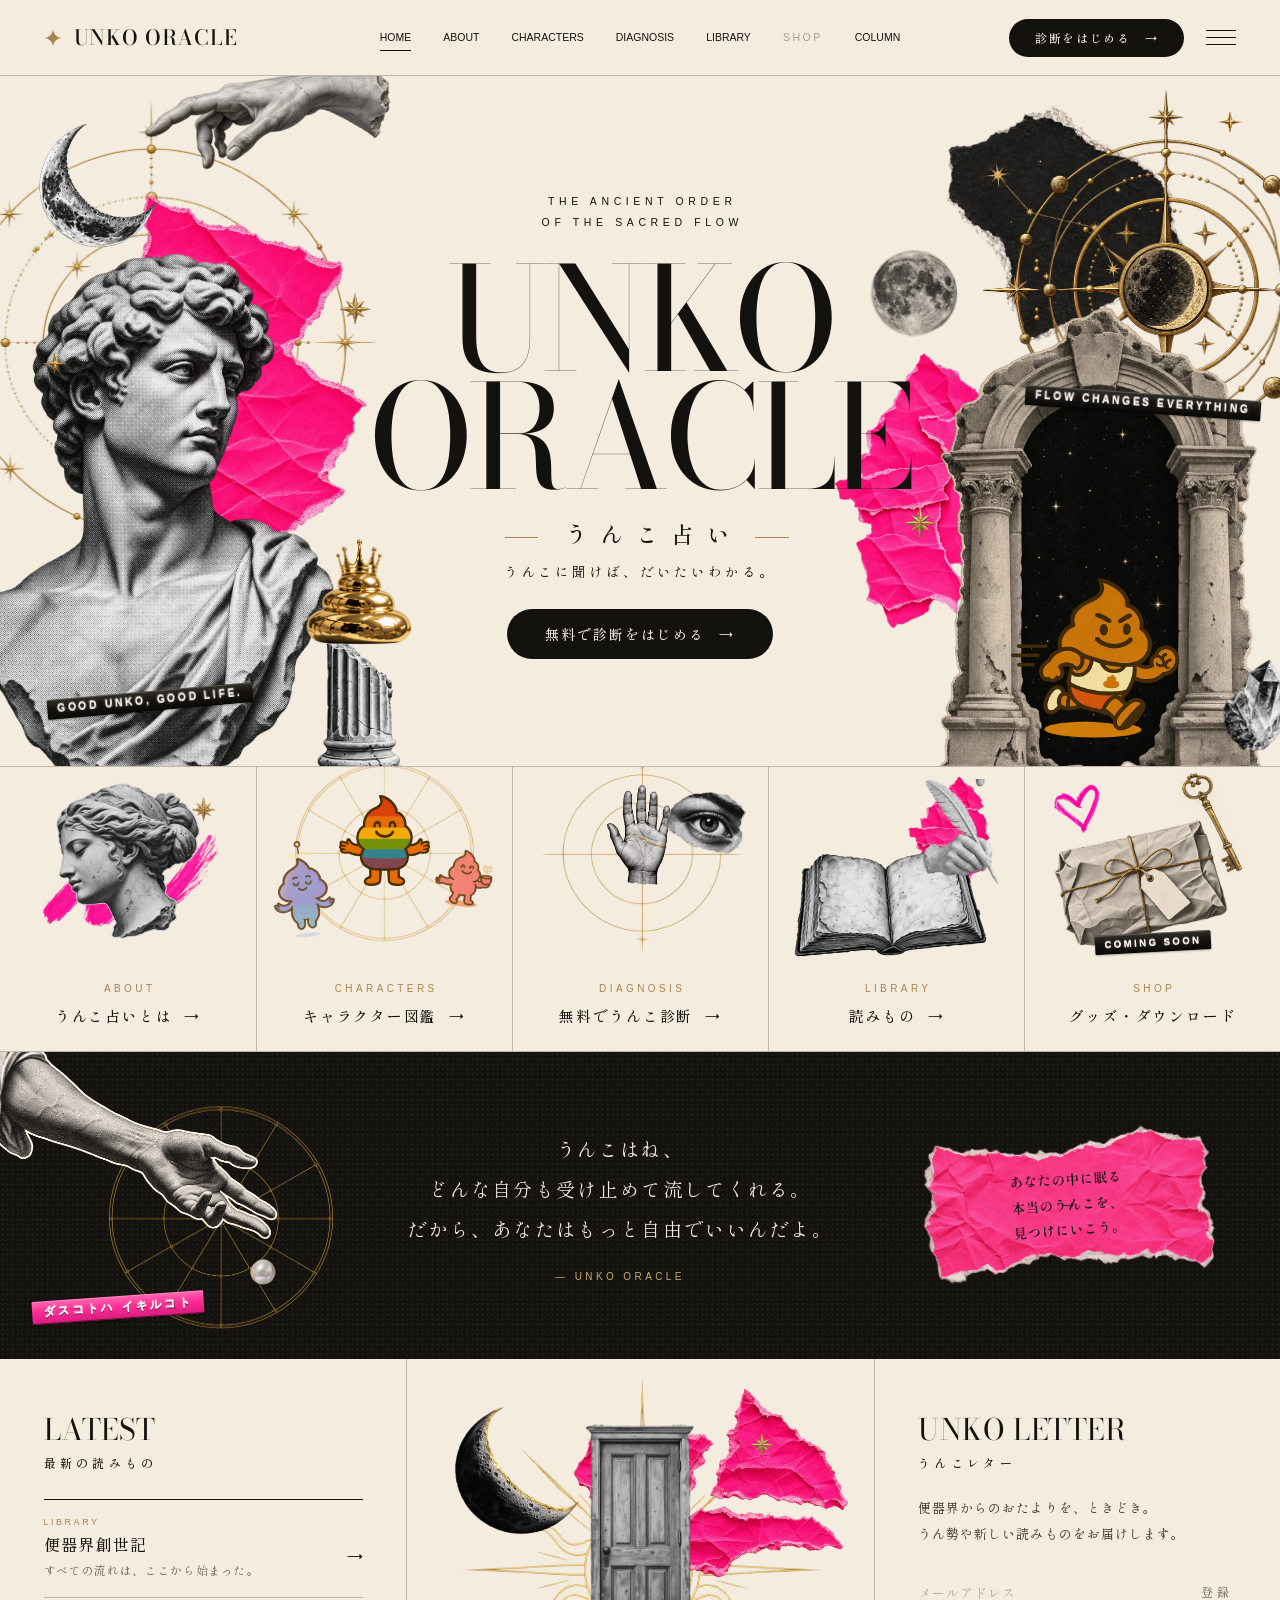
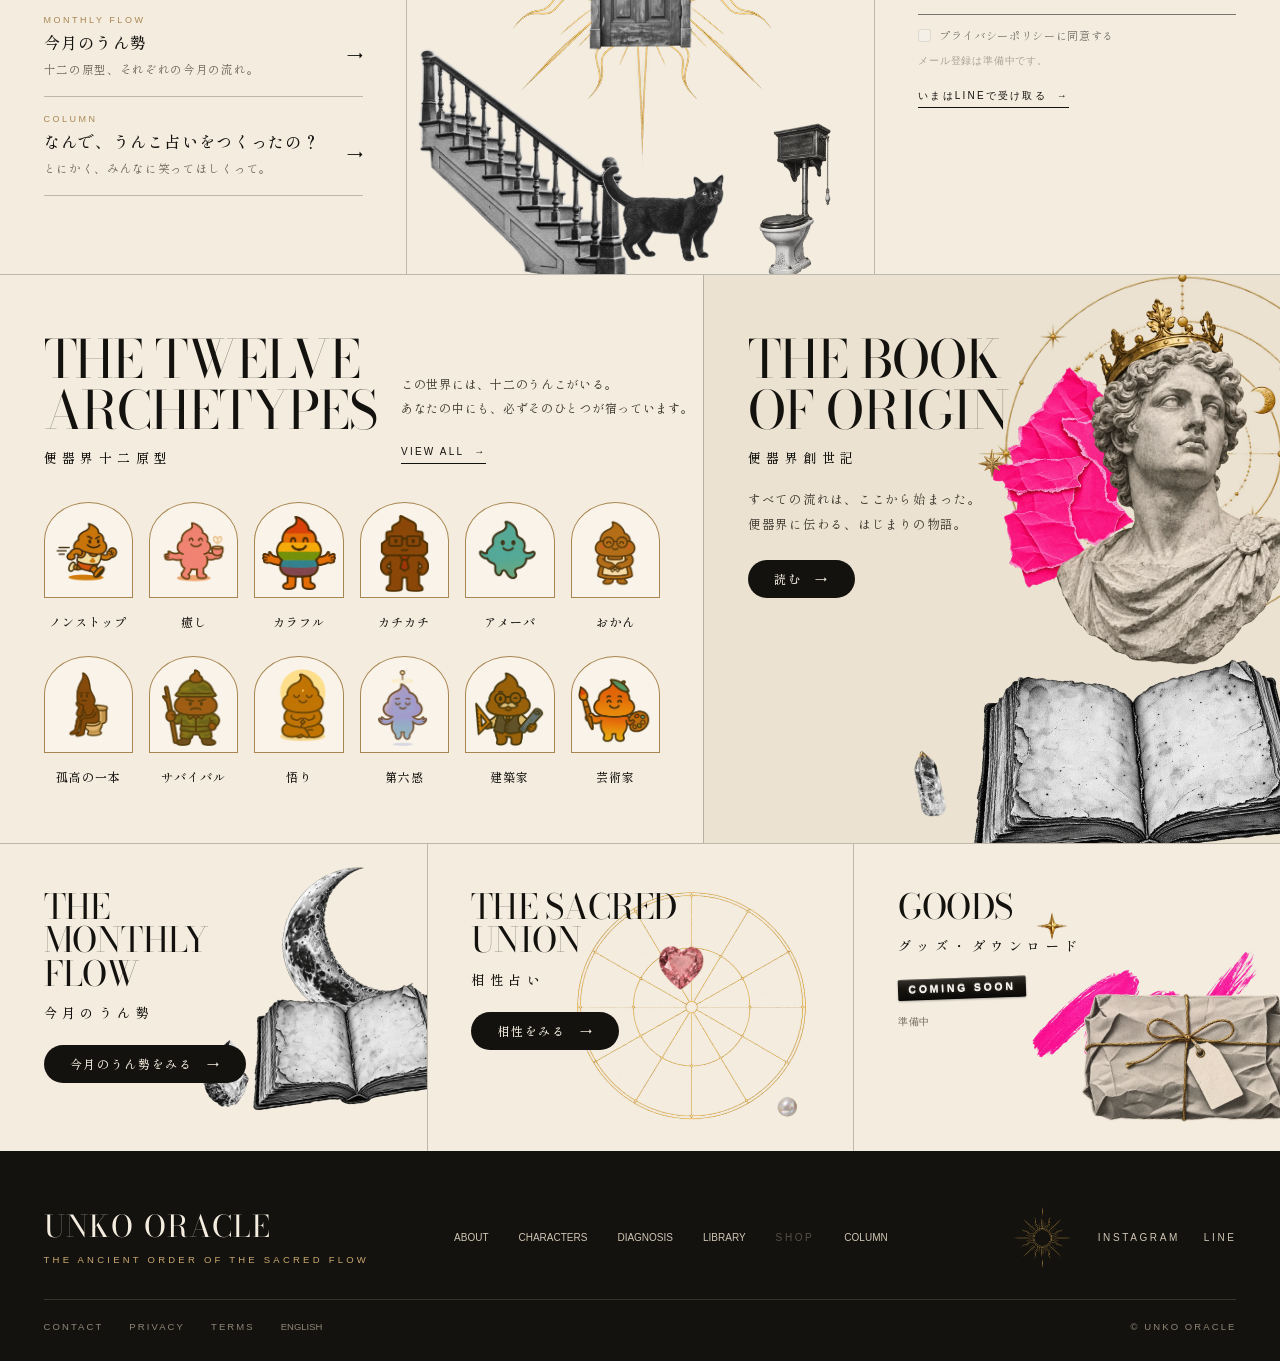
==== commit 7e0c10c8: "英語のトップも日本語と同じデザインにする 英語は古い別デザインのトップを出していたので、日本語のトップに英語の文言を持たせて切り替える形にし、 古い英語トップは消す。英語のときは見出しの字間を少し詰め" ====
--- a/index.html
+++ b/index.html
@@ -15,14 +15,9 @@
 <meta property="og:title" content="うんこ占い.com | 便器界診断">
 <meta property="og:description" content="生年月日から便器界キャラを診断。あなたの流れと詰まりを、12体のうんこキャラが読み解きます。">
 <meta property="og:url" content="https://unkouranai.com/">
-<meta property="og:image" content="https://unkouranai.com/og.jpg">
-<meta property="og:image:width" content="1200">
-<meta property="og:image:height" content="630">
-<meta property="og:image:alt" content="うんこ占い — うんこに聞けば、だいたいわかる。">
 <meta name="twitter:card" content="summary_large_image">
 <meta name="twitter:title" content="うんこ占い.com | 便器界診断">
 <meta name="twitter:description" content="生年月日から便器界キャラを診断。あなたの流れと詰まりを、12体のうんこキャラが読み解きます。">
-<meta name="twitter:image" content="https://unkouranai.com/og.jpg">
 <link href="https://fonts.googleapis.com/css2?family=Zen+Maru+Gothic:wght@400;500;700;900&family=Kaisei+Decol:wght@400;700&display=swap" rel="stylesheet">
 <link href="https://fonts.googleapis.com/css2?family=Bodoni+Moda:opsz,wght@6..96,400;6..96,500&display=swap" rel="stylesheet">
 <style>
@@ -38,6 +33,7 @@
 .nav-right button{font-size:11px;color:rgba(255,255,255,0.7);background:none;border:none;cursor:pointer;font-family:'Zen Maru Gothic',sans-serif;transition:color .15s}
 .nav-right button:hover{color:#00ffcc}
 .lang-btn{font-size:10px;background:rgba(255,255,255,0.1);border:1px solid rgba(255,255,255,0.2);border-radius:20px;padding:3px 10px;cursor:pointer;font-family:'Zen Maru Gothic',sans-serif;color:rgba(255,255,255,0.8);transition:background .15s}
+html.lang-en [data-only="ja"],html:not(.lang-en) [data-only="en"]{display:none!important}
 .lang-btn:hover{background:rgba(0,255,200,0.2);border-color:#00ffcc}
 
 /* ======= HOME: NEON BLACK ======= */
@@ -694,8 +690,8 @@
 <body>
 
 <!-- NAV -->
-<nav class="nav on-nav" aria-label="サイト全体の案内">
-  <button class="on-logo" type="button" onclick="go('home')" aria-label="UNKO ORACLE ホーム">
+<nav class="nav on-nav" aria-label="サイト全体の案内" data-en-label="Site navigation">
+  <button class="on-logo" type="button" onclick="go('home')" aria-label="UNKO ORACLE ホーム" data-en-label="UNKO ORACLE home">
     <svg viewBox="0 0 24 24" aria-hidden="true"><path d="M12 0c.7 7.2 4.8 11.3 12 12-7.2.7-11.3 4.8-12 12-.7-7.2-4.8-11.3-12-12C7.2 11.3 11.3 7.2 12 0z"/></svg>
     <span>UNKO ORACLE</span>
   </button>
@@ -705,65 +701,65 @@
     <button type="button" data-p="zukan" onclick="go('zukan')">CHARACTERS</button>
     <button type="button" data-p="diag" onclick="go('diag')">DIAGNOSIS</button>
     <button type="button" data-p="genesis" onclick="go('genesis')">LIBRARY</button>
-    <span class="on-soon" title="準備中">SHOP</span>
+    <span class="on-soon" title="準備中" data-en-title="Coming soon">SHOP</span>
     <button type="button" data-p="column" onclick="go('column')">COLUMN</button>
   </div>
   <div class="on-right">
-    <button class="on-pill" type="button" onclick="go('diag')">診断をはじめる <span aria-hidden="true">→</span></button>
+    <button class="on-pill" type="button" onclick="go('diag')"><span data-en="Get your reading">診断をはじめる</span> <span aria-hidden="true">→</span></button>
     <button class="lang-btn" id="lb" type="button" onclick="tl()">EN</button>
     <details class="on-menu">
-      <summary aria-label="メニュー"><span></span><span></span><span></span></summary>
+      <summary aria-label="メニュー" data-en-label="Menu"><span></span><span></span><span></span></summary>
       <div class="on-menu-panel">
         <button type="button" onclick="this.closest('details').open=false;go('home')">HOME</button>
-        <button type="button" onclick="this.closest('details').open=false;go('maker')">ABOUT<small>うんこ占いとは</small></button>
-        <button type="button" onclick="this.closest('details').open=false;go('zukan')">CHARACTERS<small>キャラクター図鑑</small></button>
-        <button type="button" onclick="this.closest('details').open=false;go('diag')">DIAGNOSIS<small>無料でうんこ診断</small></button>
-        <button type="button" onclick="this.closest('details').open=false;go('genesis')">LIBRARY<small>便器界創世記</small></button>
-            <button type="button" onclick="this.closest('details').open=false;go('column')">COLUMN<small>読みもの</small></button>
-        <button type="button" onclick="this.closest('details').open=false;openUnsei()">MONTHLY FLOW<small>今月のうん勢</small></button>
-        <button type="button" onclick="this.closest('details').open=false;go('compat')">SACRED UNION<small>相性占い</small></button>
+        <button type="button" onclick="this.closest('details').open=false;go('maker')">ABOUT<small data-en="Who made this">うんこ占いとは</small></button>
+        <button type="button" onclick="this.closest('details').open=false;go('zukan')">CHARACTERS<small data-en="The 12 characters">キャラクター図鑑</small></button>
+        <button type="button" onclick="this.closest('details').open=false;go('diag')">DIAGNOSIS<small data-en="Free poop reading">無料でうんこ診断</small></button>
+        <button type="button" onclick="this.closest('details').open=false;go('genesis')">LIBRARY<small data-en="Genesis of the Toilet World">便器界創世記</small></button>
+            <button type="button" onclick="this.closest('details').open=false;go('column')">COLUMN<small data-en="Read">読みもの</small></button>
+        <button type="button" onclick="this.closest('details').open=false;openUnsei()">MONTHLY FLOW<small data-en="This month’s flow">今月のうん勢</small></button>
+        <button type="button" onclick="this.closest('details').open=false;go('compat')">SACRED UNION<small data-en="Compatibility">相性占い</small></button>
       </div>
     </details>
   </div>
 </nav>
 
-<link rel="stylesheet" href="assets/oracle/home.css?v=20261006-15">
+<link rel="stylesheet" href="assets/oracle/home.css?v=20261020-2">
 <link href="https://fonts.googleapis.com/css2?family=Shippori+Mincho:wght@400;500;600&display=swap" rel="stylesheet">
-<link rel="stylesheet" href="assets/oracle/home-v2.css?v=20261006-15">
-<link rel="stylesheet" href="assets/oracle/pages-v2.css?v=20261006-15">
-<!-- ===== HOME JA ===== -->
+<link rel="stylesheet" href="assets/oracle/home-v2.css?v=20261020-2">
+<link rel="stylesheet" href="assets/oracle/pages-v2.css?v=20261020-2">
+<!-- ===== HOME（日本語・英語どちらもこのページ。英語は data-en で切り替え） ===== -->
 <div id="pg-home-ja" class="page active">
   <div class="oracle-home-v2">
 
     <!-- 01 HEADER -->
     <header class="oh2-header">
-      <button class="oh2-logo" type="button" onclick="go('home')" aria-label="UNKO ORACLE ホーム">
+      <button class="oh2-logo" type="button" onclick="go('home')" aria-label="UNKO ORACLE ホーム" data-en-label="UNKO ORACLE home">
         <svg class="oh2-logo-star" viewBox="0 0 24 24" aria-hidden="true"><path d="M12 0c.7 7.2 4.8 11.3 12 12-7.2.7-11.3 4.8-12 12-.7-7.2-4.8-11.3-12-12C7.200 11.300 11.300 7.200 12 0z"/></svg>
         <span>UNKO ORACLE</span>
       </button>
-      <nav class="oh2-nav" aria-label="主な案内">
+      <nav class="oh2-nav" aria-label="主な案内" data-en-label="Main navigation">
         <button type="button" class="is-current" onclick="go('home')">HOME</button>
         <button type="button" onclick="go('maker')">ABOUT</button>
         <button type="button" onclick="go('zukan')">CHARACTERS</button>
         <button type="button" onclick="go('diag')">DIAGNOSIS</button>
         <button type="button" onclick="go('genesis')">LIBRARY</button>
-        <span class="oh2-soon" title="準備中">SHOP</span>
+        <span class="oh2-soon" title="準備中" data-en-title="Coming soon">SHOP</span>
         <button type="button" onclick="go('column')">COLUMN</button>
       </nav>
       <div class="oh2-header-right">
-        <button class="oh2-pill" type="button" onclick="go('diag')">診断をはじめる <span aria-hidden="true">→</span></button>
+        <button class="oh2-pill" type="button" onclick="go('diag')"><span data-en="Get your reading">診断をはじめる</span> <span aria-hidden="true">→</span></button>
         <details class="oh2-menu">
-          <summary aria-label="メニュー"><span></span><span></span><span></span></summary>
+          <summary aria-label="メニュー" data-en-label="Menu"><span></span><span></span><span></span></summary>
           <div class="oh2-menu-panel">
             <button type="button" onclick="this.closest('details').open=false;go('home')">HOME</button>
-            <button type="button" onclick="this.closest('details').open=false;go('maker')">ABOUT<small>うんこ占いとは</small></button>
-            <button type="button" onclick="this.closest('details').open=false;go('zukan')">CHARACTERS<small>キャラクター図鑑</small></button>
-            <button type="button" onclick="this.closest('details').open=false;go('diag')">DIAGNOSIS<small>無料でうんこ診断</small></button>
-            <button type="button" onclick="this.closest('details').open=false;go('genesis')">LIBRARY<small>便器界創世記</small></button>
-            <button type="button" onclick="this.closest('details').open=false;go('column')">COLUMN<small>読みもの</small></button>
-            <button type="button" onclick="this.closest('details').open=false;openUnsei()">MONTHLY FLOW<small>今月のうん勢</small></button>
-            <button type="button" onclick="this.closest('details').open=false;go('compat')">SACRED UNION<small>相性占い</small></button>
-            <button type="button" onclick="this.closest('details').open=false;tl()">ENGLISH<small>言語を切り替える</small></button>
+            <button type="button" onclick="this.closest('details').open=false;go('maker')">ABOUT<small data-en="Who made this">うんこ占いとは</small></button>
+            <button type="button" onclick="this.closest('details').open=false;go('zukan')">CHARACTERS<small data-en="The 12 characters">キャラクター図鑑</small></button>
+            <button type="button" onclick="this.closest('details').open=false;go('diag')">DIAGNOSIS<small data-en="Free poop reading">無料でうんこ診断</small></button>
+            <button type="button" onclick="this.closest('details').open=false;go('genesis')">LIBRARY<small data-en="Genesis of the Toilet World">便器界創世記</small></button>
+            <button type="button" onclick="this.closest('details').open=false;go('column')">COLUMN<small data-en="Read">読みもの</small></button>
+            <button type="button" onclick="this.closest('details').open=false;openUnsei()">MONTHLY FLOW<small data-en="This month’s flow">今月のうん勢</small></button>
+            <button type="button" onclick="this.closest('details').open=false;go('compat')">SACRED UNION<small data-en="Compatibility">相性占い</small></button>
+            <button type="button" onclick="this.closest('details').open=false;tl()"><span data-en="日本語">ENGLISH</span><small data-en="Switch language">言語を切り替える</small></button>
           </div>
         </details>
       </div>
@@ -804,14 +800,14 @@
         </div>
       </div>
       <div class="oh2-hero-bottom">
-        <p class="oh2-hero-jp">うんこ占い</p>
-        <p class="oh2-hero-tag">うんこに聞けば、だいたいわかる。</p>
-        <button class="oh2-pill oh2-pill-lg" type="button" onclick="go('diag')">無料で診断をはじめる <span aria-hidden="true">→</span></button>
+        <p class="oh2-hero-jp" data-en="Poop Fortune-Telling">うんこ占い</p>
+        <p class="oh2-hero-tag" data-en="Ask your poop. It mostly knows.">うんこに聞けば、だいたいわかる。</p>
+        <button class="oh2-pill oh2-pill-lg" type="button" onclick="go('diag')"><span data-en="Start the free reading">無料で診断をはじめる</span> <span aria-hidden="true">→</span></button>
       </div>
     </section>
 
     <!-- 04 FIVE VISUAL NAVIGATION -->
-    <nav class="oh2-five" aria-label="ページ案内">
+    <nav class="oh2-five" aria-label="ページ案内" data-en-label="Pages">
       <button type="button" class="oh2-five-cell" onclick="go('maker')">
         <span class="oh2-five-art" aria-hidden="true">
           <img class="oh2-l f1-pink" src="assets/oracle/home/pink-brush.webp" alt="" loading="lazy" decoding="async">
@@ -819,7 +815,7 @@
           <img class="oh2-l f1-star" src="assets/oracle/home/star-eight.webp" alt="" loading="lazy" decoding="async">
         </span>
         <span class="oh2-five-en">ABOUT</span>
-        <span class="oh2-five-jp">うんこ占いとは<i aria-hidden="true">→</i></span>
+        <span class="oh2-five-jp"><span data-en="Who made this">うんこ占いとは</span><i aria-hidden="true">→</i></span>
       </button>
       <button type="button" class="oh2-five-cell" onclick="go('zukan')">
         <span class="oh2-five-art" aria-hidden="true">
@@ -829,7 +825,7 @@
           <img class="oh2-l f2-char-c" src="assets/oracle/home/characters/02.webp" alt="" loading="lazy" decoding="async">
         </span>
         <span class="oh2-five-en">CHARACTERS</span>
-        <span class="oh2-five-jp">キャラクター図鑑<i aria-hidden="true">→</i></span>
+        <span class="oh2-five-jp"><span data-en="The 12 characters">キャラクター図鑑</span><i aria-hidden="true">→</i></span>
       </button>
       <button type="button" class="oh2-five-cell" onclick="go('diag')">
         <span class="oh2-five-art" aria-hidden="true">
@@ -838,7 +834,7 @@
           <img class="oh2-l f3-eye" src="assets/oracle/home/eye.webp" alt="" loading="lazy" decoding="async">
         </span>
         <span class="oh2-five-en">DIAGNOSIS</span>
-        <span class="oh2-five-jp">無料でうんこ診断<i aria-hidden="true">→</i></span>
+        <span class="oh2-five-jp"><span data-en="Free poop reading">無料でうんこ診断</span><i aria-hidden="true">→</i></span>
       </button>
       <button type="button" class="oh2-five-cell" onclick="go('genesis')">
         <span class="oh2-five-art" aria-hidden="true">
@@ -847,7 +843,7 @@
           <img class="oh2-l f4-quill" src="assets/oracle/home/quill-hand.webp" alt="" loading="lazy" decoding="async">
         </span>
         <span class="oh2-five-en">LIBRARY</span>
-        <span class="oh2-five-jp">読みもの<i aria-hidden="true">→</i></span>
+        <span class="oh2-five-jp"><span data-en="Read">読みもの</span><i aria-hidden="true">→</i></span>
       </button>
       <div class="oh2-five-cell is-soon">
         <span class="oh2-five-art" aria-hidden="true">
@@ -857,27 +853,27 @@
           <span class="oh2-tape tp-shop" aria-hidden="true"><b style="--i:0">C</b><b style="--i:1">O</b><b style="--i:2">M</b><b style="--i:3">I</b><b style="--i:4">N</b><b style="--i:5">G</b><b class="sp"></b><b style="--i:6">S</b><b style="--i:7">O</b><b style="--i:8">O</b><b style="--i:9">N</b></span>
         </span>
         <span class="oh2-five-en">SHOP</span>
-        <span class="oh2-five-jp">グッズ・ダウンロード</span>
+        <span class="oh2-five-jp" data-en="Goods &amp; downloads">グッズ・ダウンロード</span>
       </div>
     </nav>
 
     <!-- 05 BLACK MESSAGE BAND -->
-    <section class="oh2-band" aria-label="UNKO ORACLE のことば">
+    <section class="oh2-band" aria-label="UNKO ORACLE のことば" data-en-label="Words from UNKO ORACLE">
       <div class="oh2-band-art-l" aria-hidden="true">
         <img class="oh2-l b-line" src="assets/oracle/home/line-twelve.webp" alt="" loading="lazy" decoding="async">
         <img class="oh2-l b-hand" src="assets/oracle/home/hand-open.webp" alt="" loading="lazy" decoding="async">
         <img class="oh2-l b-pearl" src="assets/oracle/home/pearl.webp" alt="" loading="lazy" decoding="async">
-        <span class="oh2-tape tp-band is-pink" aria-hidden="true"><b style="--i:0">ダ</b><b style="--i:1">ス</b><b style="--i:2">コ</b><b style="--i:3">ト</b><b style="--i:4">ハ</b><b class="sp"></b><b style="--i:5">イ</b><b style="--i:6">キ</b><b style="--i:7">ル</b><b style="--i:8">コ</b><b style="--i:9">ト</b></span>
+        <span class="oh2-tape tp-band is-pink" aria-hidden="true" data-en="<b style=&quot;--i:0&quot;>T</b><b style=&quot;--i:1&quot;>O</b><b class=&quot;sp&quot;></b><b style=&quot;--i:2&quot;>R</b><b style=&quot;--i:3&quot;>E</b><b style=&quot;--i:4&quot;>L</b><b style=&quot;--i:5&quot;>E</b><b style=&quot;--i:6&quot;>A</b><b style=&quot;--i:7&quot;>S</b><b style=&quot;--i:8&quot;>E</b><b class=&quot;sp&quot;></b><b style=&quot;--i:9&quot;>I</b><b style=&quot;--i:10&quot;>S</b><b class=&quot;sp&quot;></b><b style=&quot;--i:11&quot;>T</b><b style=&quot;--i:12&quot;>O</b><b class=&quot;sp&quot;></b><b style=&quot;--i:13&quot;>L</b><b style=&quot;--i:14&quot;>I</b><b style=&quot;--i:15&quot;>V</b><b style=&quot;--i:16&quot;>E</b>"><b style="--i:0">ダ</b><b style="--i:1">ス</b><b style="--i:2">コ</b><b style="--i:3">ト</b><b style="--i:4">ハ</b><b class="sp"></b><b style="--i:5">イ</b><b style="--i:6">キ</b><b style="--i:7">ル</b><b style="--i:8">コ</b><b style="--i:9">ト</b></span>
       </div>
       <blockquote class="oh2-band-quote">
-        <p>うんこはね、<br>どんな自分も受け止めて流してくれる。<br>だから、あなたはもっと自由でいいんだよ。</p>
+        <p data-en="Poop, you know,<br>takes in every version of you and lets it flow.<br>So you’re allowed to be a lot more free.">うんこはね、<br>どんな自分も受け止めて流してくれる。<br>だから、あなたはもっと自由でいいんだよ。</p>
         <cite>— UNKO ORACLE</cite>
       </blockquote>
       <div class="oh2-band-art-r">
         <img class="oh2-l b-bust" src="assets/oracle/home/bust-gazing.webp" alt="" loading="lazy" decoding="async" aria-hidden="true">
         <button class="oh2-band-note" type="button" onclick="go('diag')">
           <img src="assets/oracle/home/pink-wide.webp" alt="" loading="lazy" decoding="async" aria-hidden="true">
-          <span>あなたの中に眠る<br>本当のうんこを、<br>見つけにいこう。<i aria-hidden="true">→</i></span>
+          <span><span data-en="Go find<br>the true poop<br>sleeping inside you.">あなたの中に眠る<br>本当のうんこを、<br>見つけにいこう。</span><i aria-hidden="true">→</i></span>
         </button>
       </div>
     </section>
@@ -885,11 +881,11 @@
     <!-- 06 LATEST / CENTRAL COLLAGE / LETTER -->
     <section class="oh2-trio">
       <div class="oh2-latest">
-        <h2 class="oh2-h-sm">LATEST<small>最新の読みもの</small></h2>
+        <h2 class="oh2-h-sm">LATEST<small data-en="New reads">最新の読みもの</small></h2>
         <ul class="oh2-latest-list">
-          <li><button type="button" onclick="go('genesis')"><span class="oh2-tag">LIBRARY</span><strong>便器界創世記</strong><em>すべての流れは、ここから始まった。</em><i aria-hidden="true">→</i></button></li>
-          <li><button type="button" onclick="openUnsei()"><span class="oh2-tag">MONTHLY FLOW</span><strong>今月のうん勢</strong><em>十二の原型、それぞれの今月の流れ。</em><i aria-hidden="true">→</i></button></li>
-          <li><button type="button" onclick="go('column')"><span class="oh2-tag">COLUMN</span><strong>なんで、うんこ占いをつくったの？</strong><em>とにかく、みんなに笑ってほしくって。</em><i aria-hidden="true">→</i></button></li>
+          <li><button type="button" onclick="go('genesis')"><span class="oh2-tag">LIBRARY</span><strong data-en="Genesis of the Toilet World">便器界創世記</strong><em data-en="Every flow began here.">すべての流れは、ここから始まった。</em><i aria-hidden="true">→</i></button></li>
+          <li><button type="button" onclick="openUnsei()"><span class="oh2-tag">MONTHLY FLOW</span><strong data-en="This month’s flow">今月のうん勢</strong><em data-en="Twelve archetypes, twelve flows this month.">十二の原型、それぞれの今月の流れ。</em><i aria-hidden="true">→</i></button></li>
+          <li><button type="button" onclick="go('column')"><span class="oh2-tag">COLUMN</span><strong data-en="Why did I make Unko Uranai?">なんで、うんこ占いをつくったの？</strong><em data-en="Honestly, I just wanted everyone to laugh.">とにかく、みんなに笑ってほしくって。</em><i aria-hidden="true">→</i></button></li>
         </ul>
       </div>
       <div class="oh2-trio-art" aria-hidden="true">
@@ -903,17 +899,17 @@
         <img class="oh2-l t-star" src="assets/oracle/home/star-eight.webp" alt="" loading="lazy" decoding="async">
       </div>
       <div class="oh2-letter">
-        <h2 class="oh2-h-sm">UNKO LETTER<small>うんこレター</small></h2>
-        <p>便器界からのおたよりを、ときどき。<br>うん勢や新しい読みものをお届けします。</p>
+        <h2 class="oh2-h-sm">UNKO LETTER<small data-en="Poop letters">うんこレター</small></h2>
+        <p data-en="Letters from the Toilet World, now and then.<br>Monthly flows and new reads, delivered to you.">便器界からのおたよりを、ときどき。<br>うん勢や新しい読みものをお届けします。</p>
         <form class="oh2-letter-form" onsubmit="return false" aria-disabled="true">
           <div class="oh2-letter-row">
-            <input type="email" placeholder="メールアドレス" disabled aria-label="メールアドレス（準備中）">
-            <button type="button" disabled>登録</button>
+            <input type="email" placeholder="メールアドレス" disabled aria-label="メールアドレス（準備中）" data-en-placeholder="Email address" data-en-label="Email address (coming soon)">
+            <button type="button" disabled data-en="Sign up">登録</button>
           </div>
-          <label class="oh2-letter-check"><input type="checkbox" disabled> プライバシーポリシーに同意する</label>
-          <p class="oh2-fine">メール登録は準備中です。</p>
+          <label class="oh2-letter-check"><input type="checkbox" disabled> <span data-en="I agree to the privacy policy">プライバシーポリシーに同意する</span></label>
+          <p class="oh2-fine" data-en="Email sign-up is coming soon.">メール登録は準備中です。</p>
         </form>
-        <a class="oh2-textlink" href="https://lin.ee/WhhLB2R" target="_blank" rel="noopener noreferrer">いまはLINEで受け取る <span aria-hidden="true">→</span></a>
+        <a class="oh2-textlink" href="https://lin.ee/WhhLB2R" target="_blank" rel="noopener noreferrer"><span data-en="Get them on LINE for now">いまはLINEで受け取る</span> <span aria-hidden="true">→</span></a>
       </div>
     </section>
 
@@ -923,34 +919,34 @@
         <div class="oh2-arche-head">
           <div>
             <h2 class="oh2-h" id="oh2-arche-title"><span>THE TWELVE</span><span>ARCHETYPES</span></h2>
-            <p class="oh2-h-jp">便器界十二原型</p>
+            <p class="oh2-h-jp" data-en="The twelve of the Toilet World">便器界十二原型</p>
           </div>
           <div class="oh2-arche-lede">
-            <p>この世界には、十二のうんこがいる。<br>あなたの中にも、必ずそのひとつが宿っています。</p>
+            <p data-en="There are twelve poops in this world.<br>One of them is surely living inside you, too.">この世界には、十二のうんこがいる。<br>あなたの中にも、必ずそのひとつが宿っています。</p>
             <button class="oh2-textlink" type="button" onclick="go('zukan')">VIEW ALL <span aria-hidden="true">→</span></button>
           </div>
         </div>
         <ul class="oh2-arche-grid">
-          <li><button type="button" onclick="showDetail(1)"><img src="assets/oracle/home/characters/01.webp" alt="ノンストップうんこ" loading="lazy" decoding="async"><strong>ノンストップ</strong></button></li>
-          <li><button type="button" onclick="showDetail(2)"><img src="assets/oracle/home/characters/02.webp" alt="癒しうんこ" loading="lazy" decoding="async"><strong>癒し</strong></button></li>
-          <li><button type="button" onclick="showDetail(3)"><img src="assets/oracle/home/characters/03.webp" alt="カラフルうんこ" loading="lazy" decoding="async"><strong>カラフル</strong></button></li>
-          <li><button type="button" onclick="showDetail(4)"><img src="assets/oracle/home/characters/04.webp" alt="カチカチうんこ" loading="lazy" decoding="async"><strong>カチカチ</strong></button></li>
-          <li><button type="button" onclick="showDetail(5)"><img src="assets/oracle/home/characters/05.webp" alt="アメーバうんこ" loading="lazy" decoding="async"><strong>アメーバ</strong></button></li>
-          <li><button type="button" onclick="showDetail(6)"><img src="assets/oracle/home/characters/06.webp" alt="おかんうんこ" loading="lazy" decoding="async"><strong>おかん</strong></button></li>
-          <li><button type="button" onclick="showDetail(7)"><img src="assets/oracle/home/characters/07.webp" alt="孤高の一本うんこ" loading="lazy" decoding="async"><strong>孤高の一本</strong></button></li>
-          <li><button type="button" onclick="showDetail(8)"><img src="assets/oracle/home/characters/08.webp" alt="サバイバルうんこ" loading="lazy" decoding="async"><strong>サバイバル</strong></button></li>
-          <li><button type="button" onclick="showDetail(9)"><img src="assets/oracle/home/characters/09.webp" alt="悟りうんこ" loading="lazy" decoding="async"><strong>悟り</strong></button></li>
-          <li><button type="button" onclick="showDetail(11)"><img src="assets/oracle/home/characters/11.webp" alt="第六感うんこ" loading="lazy" decoding="async"><strong>第六感</strong></button></li>
-          <li><button type="button" onclick="showDetail(22)"><img src="assets/oracle/home/characters/22.webp" alt="建築家うんこ" loading="lazy" decoding="async"><strong>建築家</strong></button></li>
-          <li><button type="button" onclick="showDetail(33)"><img src="assets/oracle/home/characters/33.webp" alt="芸術家うんこ" loading="lazy" decoding="async"><strong>芸術家</strong></button></li>
+          <li><button type="button" onclick="showDetail(1)"><img src="assets/oracle/home/characters/01.webp" alt="ノンストップうんこ" data-en-alt="Nonstop Unko" loading="lazy" decoding="async"><strong data-en="Nonstop">ノンストップ</strong></button></li>
+          <li><button type="button" onclick="showDetail(2)"><img src="assets/oracle/home/characters/02.webp" alt="癒しうんこ" data-en-alt="Healing Unko" loading="lazy" decoding="async"><strong data-en="Healing">癒し</strong></button></li>
+          <li><button type="button" onclick="showDetail(3)"><img src="assets/oracle/home/characters/03.webp" alt="カラフルうんこ" data-en-alt="Colorful Unko" loading="lazy" decoding="async"><strong data-en="Colorful">カラフル</strong></button></li>
+          <li><button type="button" onclick="showDetail(4)"><img src="assets/oracle/home/characters/04.webp" alt="カチカチうんこ" data-en-alt="Solid Unko" loading="lazy" decoding="async"><strong data-en="Solid">カチカチ</strong></button></li>
+          <li><button type="button" onclick="showDetail(5)"><img src="assets/oracle/home/characters/05.webp" alt="アメーバうんこ" data-en-alt="Amoeba Unko" loading="lazy" decoding="async"><strong data-en="Amoeba">アメーバ</strong></button></li>
+          <li><button type="button" onclick="showDetail(6)"><img src="assets/oracle/home/characters/06.webp" alt="おかんうんこ" data-en-alt="Mama Unko" loading="lazy" decoding="async"><strong data-en="Mama">おかん</strong></button></li>
+          <li><button type="button" onclick="showDetail(7)"><img src="assets/oracle/home/characters/07.webp" alt="孤高の一本うんこ" data-en-alt="Solitary Unko" loading="lazy" decoding="async"><strong data-en="Solitary">孤高の一本</strong></button></li>
+          <li><button type="button" onclick="showDetail(8)"><img src="assets/oracle/home/characters/08.webp" alt="サバイバルうんこ" data-en-alt="Survival Unko" loading="lazy" decoding="async"><strong data-en="Survival">サバイバル</strong></button></li>
+          <li><button type="button" onclick="showDetail(9)"><img src="assets/oracle/home/characters/09.webp" alt="悟りうんこ" data-en-alt="Enlightened Unko" loading="lazy" decoding="async"><strong data-en="Enlightened">悟り</strong></button></li>
+          <li><button type="button" onclick="showDetail(11)"><img src="assets/oracle/home/characters/11.webp" alt="第六感うんこ" data-en-alt="Sixth Sense Unko" loading="lazy" decoding="async"><strong data-en="Sixth Sense">第六感</strong></button></li>
+          <li><button type="button" onclick="showDetail(22)"><img src="assets/oracle/home/characters/22.webp" alt="建築家うんこ" data-en-alt="Architect Unko" loading="lazy" decoding="async"><strong data-en="Architect">建築家</strong></button></li>
+          <li><button type="button" onclick="showDetail(33)"><img src="assets/oracle/home/characters/33.webp" alt="芸術家うんこ" data-en-alt="Artist Unko" loading="lazy" decoding="async"><strong data-en="Artist">芸術家</strong></button></li>
         </ul>
       </div>
       <div class="oh2-origin" aria-labelledby="oh2-origin-title">
         <div class="oh2-origin-copy">
           <h2 class="oh2-h" id="oh2-origin-title"><span>THE BOOK</span><span>OF ORIGIN</span></h2>
-          <p class="oh2-h-jp">便器界創世記</p>
-          <p>すべての流れは、ここから始まった。<br>便器界に伝わる、はじまりの物語。</p>
-          <button class="oh2-pill" type="button" onclick="go('genesis')">読む <span aria-hidden="true">→</span></button>
+          <p class="oh2-h-jp" data-en="Genesis of the Toilet World">便器界創世記</p>
+          <p data-en="Every flow began here.<br>The origin story handed down in the Toilet World.">すべての流れは、ここから始まった。<br>便器界に伝わる、はじまりの物語。</p>
+          <button class="oh2-pill" type="button" onclick="go('genesis')"><span data-en="Read">読む</span> <span aria-hidden="true">→</span></button>
         </div>
         <div class="oh2-origin-art" aria-hidden="true">
           <img class="oh2-l o-line" src="assets/oracle/home/line-orbit.webp" alt="" loading="lazy" decoding="async">
@@ -968,8 +964,8 @@
       <div class="oh2-feat oh2-feat-monthly">
         <div class="oh2-feat-copy">
           <h2 class="oh2-h oh2-h-md"><span>THE</span><span>MONTHLY</span><span>FLOW</span></h2>
-          <p class="oh2-h-jp">今月のうん勢</p>
-          <button id="btn-unsei-ja" class="oh2-pill" type="button" onclick="openUnsei()">今月のうん勢をみる <span aria-hidden="true">→</span></button>
+          <p class="oh2-h-jp" data-en="This month’s flow">今月のうん勢</p>
+          <button id="btn-unsei-ja" class="oh2-pill" type="button" onclick="openUnsei()"><span data-en="See this month’s flow">今月のうん勢をみる</span> <span aria-hidden="true">→</span></button>
         </div>
         <div class="oh2-feat-art" aria-hidden="true">
           <img class="oh2-l m-line" src="assets/oracle/home/line-moonphase.webp" alt="" loading="lazy" decoding="async">
@@ -981,8 +977,8 @@
       <div class="oh2-feat oh2-feat-union">
         <div class="oh2-feat-copy">
           <h2 class="oh2-h oh2-h-md"><span>THE SACRED</span><span>UNION</span></h2>
-          <p class="oh2-h-jp">相性占い</p>
-          <button class="oh2-pill" type="button" onclick="go('compat')">相性をみる <span aria-hidden="true">→</span></button>
+          <p class="oh2-h-jp" data-en="Compatibility">相性占い</p>
+          <button class="oh2-pill" type="button" onclick="go('compat')"><span data-en="Check compatibility">相性をみる</span> <span aria-hidden="true">→</span></button>
         </div>
         <div class="oh2-feat-art" aria-hidden="true">
           <img class="oh2-l u-line" src="assets/oracle/home/line-twelve.webp" alt="" loading="lazy" decoding="async">
@@ -994,8 +990,8 @@
       <div class="oh2-feat oh2-feat-goods">
         <div class="oh2-feat-copy">
           <h2 class="oh2-h oh2-h-md"><span>GOODS</span></h2>
-          <p class="oh2-h-jp">グッズ・ダウンロード</p>
-          <span class="oh2-tape tp-goods"><b style="--i:0">C</b><b style="--i:1">O</b><b style="--i:2">M</b><b style="--i:3">I</b><b style="--i:4">N</b><b style="--i:5">G</b><b class="sp"></b><b style="--i:6">S</b><b style="--i:7">O</b><b style="--i:8">O</b><b style="--i:9">N</b></span><span class="oh2-fine oh2-goods-note">準備中</span>
+          <p class="oh2-h-jp" data-en="Goods &amp; downloads">グッズ・ダウンロード</p>
+          <span class="oh2-tape tp-goods"><b style="--i:0">C</b><b style="--i:1">O</b><b style="--i:2">M</b><b style="--i:3">I</b><b style="--i:4">N</b><b style="--i:5">G</b><b class="sp"></b><b style="--i:6">S</b><b style="--i:7">O</b><b style="--i:8">O</b><b style="--i:9">N</b></span><span class="oh2-fine oh2-goods-note" data-en="Coming soon">準備中</span>
         </div>
         <div class="oh2-feat-art" aria-hidden="true">
           <img class="oh2-l g-pink" src="assets/oracle/home/pink-brush.webp" alt="" loading="lazy" decoding="async">
@@ -1012,7 +1008,7 @@
         <p class="oh2-footer-logo">UNKO ORACLE</p>
         <p class="oh2-footer-sub">THE ANCIENT ORDER OF THE SACRED FLOW</p>
       </div>
-      <nav class="oh2-footer-nav" aria-label="フッター案内">
+      <nav class="oh2-footer-nav" aria-label="フッター案内" data-en-label="Footer navigation">
         <button type="button" onclick="go('maker')">ABOUT</button>
         <button type="button" onclick="go('zukan')">CHARACTERS</button>
         <button type="button" onclick="go('diag')">DIAGNOSIS</button>
@@ -1027,49 +1023,10 @@
       </div>
       <div class="oh2-footer-legal">
         <a href="/contact.html">CONTACT</a><a href="/privacy.html">PRIVACY</a><a href="/terms.html">TERMS</a>
-        <button type="button" onclick="tl()">ENGLISH</button>
+        <button type="button" onclick="tl()" data-en="日本語">ENGLISH</button>
         <span>© UNKO ORACLE</span>
       </div>
     </footer>
-  </div>
-</div>
-
-<!-- ===== HOME EN ===== -->
-<div id="pg-home-en" class="page">
-  <div class="oracle-home">
-    <div class="oracle-navline"><div class="oracle-wordmark">UNKO ORACLE</div><div class="oracle-navlinks"><button onclick="go('diag')">ORACLE</button><button onclick="go('zukan')">ARCHETYPES</button><button onclick="go('genesis')">ORIGIN</button><button onclick="go('compat')">UNION</button></div></div>
-    <section class="oracle-hero"><div class="oracle-hero-copy"><div class="oracle-kicker">THE ANCIENT ORDER / OF THE SACRED FLOW</div><h1 class="oracle-title"><span>UNKO</span><span>ORACLE</span></h1><p class="oracle-jp">To release is to live.<br>Laugh, flush, and let it all go.</p><button class="oracle-cta" onclick="go('diag')">Summon your archetype <span>→</span></button></div><div class="oracle-hero-art"><img class="oracle-asset oracle-bust" src="assets/oracle/cutouts/cutout_classical_bust_style-master.png" loading="lazy" decoding="async" alt="classical sculpture bust"><img class="oracle-asset oracle-orbit" src="assets/oracle/sigils/sacred-line_celestial-orbit_style-master.png" loading="lazy" decoding="async" alt=""><img class="oracle-asset oracle-pink" src="assets/oracle/pink/pink_torn-paper_style-master.png" loading="lazy" decoding="async" alt=""></div><div class="oracle-hero-note">A contemporary reading of an old secret tradition.<br><br>SCROLL TO ENTER</div></section>
-    <section class="oracle-chapter oracle-collection" aria-labelledby="oracle-archive-en">
-      <span class="oracle-chapter-index">02 / 07 — THE COLLECTION</span>
-      <div class="oracle-collection-head"><div><h2 id="oracle-archive-en"><span>THE TWELVE</span><span>ARCHETYPES</span></h2><p class="oracle-chapter-subtitle">Twelve inhabitants of the Toilet World</p></div><p>Twelve archetypes. Twelve ways of being.<br>Somewhere here, you may find yourself.</p></div>
-      <ul class="oracle-archive" data-oracle-characters="en" aria-label="The twelve official archetypes"></ul>
-      <div class="oracle-collection-footer"><button class="oracle-cta" onclick="go('zukan')">Open the archive <span aria-hidden="true">→</span></button><p class="oracle-caption">TWELVE ARCHETYPES / THE COMPLETE INDEX<br>SELECT AN ARCHETYPE TO READ ITS STORY.</p></div>
-    </section>
-    <section class="oracle-chapter oracle-reading" aria-labelledby="oracle-reading-en">
-      <span class="oracle-chapter-index">03 / 07 — THE ORACLE</span>
-      <div class="oracle-chapter-copy"><h2 id="oracle-reading-en"><span>YOUR</span><span>ARCHETYPE</span></h2><p class="oracle-chapter-subtitle">A reading of your own flow</p><p>Enter your birthday.<br>One inhabitant of the Toilet World will appear.</p><button class="oracle-cta" onclick="go('diag')">Start the reading <span aria-hidden="true">→</span></button></div>
-      <div class="oracle-chapter-art" aria-hidden="true"><img class="oracle-reading-circle" data-oracle-asset="sacred-line-twelve-division" alt="" width="1262" height="1246" loading="lazy" decoding="async"></div>
-    </section>
-    <section class="oracle-chapter oracle-origin" aria-labelledby="oracle-origin-en">
-      <span class="oracle-chapter-index">04 / 07 — THE ORIGIN</span>
-      <div class="oracle-chapter-copy"><h2 id="oracle-origin-en"><span>THE BOOK</span><span>OF ORIGIN</span></h2><p class="oracle-chapter-subtitle">The genesis of the Toilet World</p><p>A story of beginnings, and of flow.<br>Discover the Toilet World, one chapter at a time.</p><button class="oracle-cta" onclick="go('genesis')">Read the origin <span aria-hidden="true">→</span></button></div>
-      <div class="oracle-chapter-art" aria-hidden="true"><img class="oracle-chapter-photo oracle-origin-book" data-oracle-asset="cutout-antique-open-book" alt="" width="1536" height="1024" loading="lazy" decoding="async"></div>
-    </section>
-    <section class="oracle-chapter oracle-monthly" aria-labelledby="oracle-monthly-en">
-      <span class="oracle-chapter-index">05 / 07 — THE MONTHLY FLOW</span>
-      <div class="oracle-chapter-copy"><h2 id="oracle-monthly-en"><span>THE</span><span>MONTHLY</span><span>FLOW</span></h2><p class="oracle-chapter-subtitle">Your monthly reading</p><p>What kind of flow awaits this month?<br>A reading for each of the twelve archetypes.</p><button id="btn-unsei-en" class="oracle-cta" onclick="openUnsei()">See this month's flow <span aria-hidden="true">→</span></button></div>
-      <div class="oracle-chapter-art" aria-hidden="true"><img class="oracle-chapter-photo oracle-monthly-moon" data-oracle-asset="cutout-crescent-moon" alt="" width="1295" height="1214" loading="lazy" decoding="async"></div>
-    </section>
-    <section class="oracle-chapter oracle-union" aria-labelledby="oracle-union-en">
-      <span class="oracle-chapter-index">06 / 07 — THE SACRED UNION</span>
-      <div class="oracle-chapter-copy"><h2 id="oracle-union-en"><span>THE SACRED</span><span>UNION</span></h2><p class="oracle-chapter-subtitle">Two lives, one reading</p><p>When two currents meet.<br>Explore your compatibility through the Toilet World.</p><button class="oracle-cta" onclick="go('compat')">Read the union <span aria-hidden="true">→</span></button></div>
-      <div class="oracle-chapter-art" aria-hidden="true"><img class="oracle-chapter-photo oracle-union-hand" data-oracle-asset="cutout-hand-reaching-downward" alt="" width="1024" height="1536" loading="lazy" decoding="async"><img class="oracle-union-heart" data-oracle-asset="pink-hand-drawn-heart" alt="" width="1297" height="1213" loading="lazy" decoding="async"></div>
-    </section>
-    <section class="oracle-chapter oracle-maker" aria-labelledby="oracle-maker-en">
-      <div><span class="oracle-chapter-index">07 / 07 — ABOUT / BURI-CHAN</span><h2 id="oracle-maker-en"><span>THE</span><span>HUMAN.</span></h2><p class="oracle-chapter-subtitle">Meet Buri-chan, the creator</p></div>
-      <div class="oracle-maker-note"><p>Hey! It's Buri-chan!</p><blockquote>I made Unko Uranai because, above all, I wanted to make everyone laugh.</blockquote><button class="oracle-cta" onclick="go('maker')">Meet the maker <span aria-hidden="true">→</span></button></div>
-    </section>
-    <footer class="oracle-footer"><span>UNKO ORACLE / TO RELEASE IS TO LIVE.</span><div class="oracle-footer-links"><a href="https://www.instagram.com/unkouranai" target="_blank" rel="noopener noreferrer">INSTAGRAM</a><a href="/contact.html">CONTACT</a><a href="/privacy.html">PRIVACY</a><a href="/terms.html">TERMS</a></div></footer>
   </div>
 </div>
 
@@ -1093,9 +1050,9 @@
           <div class="r-area" id="ra"></div>
         </div>
         <ol class="od-steps" aria-hidden="true">
-          <li><i>01</i><b>INPUT</b><span>生年月日を入力</span></li>
-          <li><i>02</i><b>ANALYSIS</b><span>便器界の図鑑を照合</span></li>
-          <li><i>03</i><b>REVEAL</b><span>あなたのうんこが現れる</span></li>
+          <li><i>01</i><b>INPUT</b><span data-en="Enter your birthday">生年月日を入力</span></li>
+          <li><i>02</i><b>ANALYSIS</b><span data-en="Check the Toilet World archive">便器界の図鑑を照合</span></li>
+          <li><i>03</i><b>REVEAL</b><span data-en="Your Unko appears">あなたのうんこが現れる</span></li>
         </ol>
       </div>
       <div class="od-art" aria-hidden="true">
@@ -1113,8 +1070,8 @@
       </div>
     </section>
     <footer class="od-footer">
-      <div class="od-footer-logo">UNKO ORACLE<small>うんこ占い / Unko-dō</small></div>
-      <div class="od-footer-links"><a href="/contact.html">お問い合わせ</a><a href="/terms.html">利用規約</a><a href="/privacy.html">プライバシー</a></div>
+      <div class="od-footer-logo">UNKO ORACLE<small data-en="Unko Uranai / Unko-dō">うんこ占い / Unko-dō</small></div>
+      <div class="od-footer-links"><a href="/contact.html" data-en="Contact">お問い合わせ</a><a href="/terms.html" data-en="Terms">利用規約</a><a href="/privacy.html" data-en="Privacy">プライバシー</a></div>
       <div class="od-footer-copy">© 2026 Unko-dō Project.</div>
     </footer>
   </div>
@@ -1143,8 +1100,8 @@
         </div>
       </div>
       <div class="view-toggle">
-  <button class="view-btn" id="btn-mag" onclick="setView('mag')">📖 マガジン</button>
-  <button class="view-btn active" id="btn-grid" onclick="setView('grid')">⊞ グリッド</button>
+  <button class="view-btn" id="btn-mag" onclick="setView('mag')" data-en="📖 Magazine">📖 マガジン</button>
+  <button class="view-btn active" id="btn-grid" onclick="setView('grid')" data-en="⊞ Grid">⊞ グリッド</button>
 </div>
 <div class="char-grid" id="zg"></div>
       <ul class="oz-grid" id="oz-grid"></ul>
@@ -1158,8 +1115,8 @@
       </div>
     </section>
     <footer class="pastel-footer">
-      <div class="f-logo">うんこ占い / Unko-dō</div>
-      <div class="f-links"><a href="/contact.html">お問い合わせ</a><a href="/terms.html">利用規約</a><a href="/privacy.html">プライバシー</a></div>
+      <div class="f-logo" data-en="Unko Uranai / Unko-dō">うんこ占い / Unko-dō</div>
+      <div class="f-links"><a href="/contact.html" data-en="Contact">お問い合わせ</a><a href="/terms.html" data-en="Terms">利用規約</a><a href="/privacy.html" data-en="Privacy">プライバシー</a></div>
       <div class="f-copy">© 2026 Unko-dō Project.</div>
     </footer>
   </div>
@@ -1169,12 +1126,12 @@
 <div id="pg-detail" class="page">
   <div class="pastel-body">
     <section class="sec" style="max-width:640px">
-      <button class="detail-back" onclick="go(prevPage||'zukan')">← 戻る</button>
+      <button class="detail-back" onclick="go(prevPage||'zukan')" data-en="← Back">← 戻る</button>
       <div id="detail-content"></div>
     </section>
     <footer class="pastel-footer">
-      <div class="f-logo">うんこ占い / Unko-dō</div>
-      <div class="f-links"><a href="/contact.html">お問い合わせ</a><a href="/terms.html">利用規約</a><a href="/privacy.html">プライバシー</a></div>
+      <div class="f-logo" data-en="Unko Uranai / Unko-dō">うんこ占い / Unko-dō</div>
+      <div class="f-links"><a href="/contact.html" data-en="Contact">お問い合わせ</a><a href="/terms.html" data-en="Terms">利用規約</a><a href="/privacy.html" data-en="Privacy">プライバシー</a></div>
       <div class="f-copy">© 2026 Unko-dō Project.</div>
     </footer>
   </div>
@@ -1208,9 +1165,9 @@
 
 <!-- Genesis Nav Bar (fixed, outside all page divs) -->
 <div id="genesis-nav-bar" style="display:none;position:fixed;bottom:0;left:0;right:0;z-index:500;align-items:center;justify-content:center;gap:16px;padding:14px 20px;background:linear-gradient(transparent,rgba(0,0,0,0.5));pointer-events:all">
-  <button onclick="genesisNav(-1)" style="background:rgba(255,255,255,0.12);border:1px solid rgba(255,255,255,0.25);color:#fff;border-radius:40px;padding:8px 20px;font-size:12px;font-family:'Zen Maru Gothic',sans-serif;cursor:pointer;transition:background .2s" onmouseover="this.style.background='rgba(255,255,255,0.3)'" onmouseout="this.style.background='rgba(255,255,255,0.12)'">← 前</button>
+  <button onclick="genesisNav(-1)" style="background:rgba(255,255,255,0.12);border:1px solid rgba(255,255,255,0.25);color:#fff;border-radius:40px;padding:8px 20px;font-size:12px;font-family:'Zen Maru Gothic',sans-serif;cursor:pointer;transition:background .2s" onmouseover="this.style.background='rgba(255,255,255,0.3)'" onmouseout="this.style.background='rgba(255,255,255,0.12)'" data-en="← Prev">← 前</button>
   <div id="genesis-dots-fixed" style="display:flex;gap:6px"></div>
-  <button onclick="genesisNav(1)" style="background:rgba(255,255,255,0.12);border:1px solid rgba(255,255,255,0.25);color:#fff;border-radius:40px;padding:8px 20px;font-size:12px;font-family:'Zen Maru Gothic',sans-serif;cursor:pointer;transition:background .2s" onmouseover="this.style.background='rgba(255,255,255,0.3)'" onmouseout="this.style.background='rgba(255,255,255,0.12)'">次 →</button>
+  <button onclick="genesisNav(1)" style="background:rgba(255,255,255,0.12);border:1px solid rgba(255,255,255,0.25);color:#fff;border-radius:40px;padding:8px 20px;font-size:12px;font-family:'Zen Maru Gothic',sans-serif;cursor:pointer;transition:background .2s" onmouseover="this.style.background='rgba(255,255,255,0.3)'" onmouseout="this.style.background='rgba(255,255,255,0.12)'" data-en="Next →">次 →</button>
 </div>
 
 
@@ -1404,7 +1361,7 @@
   document.querySelectorAll('.page').forEach(x=>x.classList.remove('active'));
   const navBar = document.getElementById('genesis-nav-bar');
   if (navBar) navBar.style.display = p === 'genesis' ? 'flex' : 'none';
-  const suf = p==='home' ? (lang==='en'?'-en':'-ja') : (p==='detail'?'':'');
+  const suf = p==='home' ? '-ja' : '';
   const el = document.getElementById('pg-'+p+suf);
   if(el) el.classList.add('active');
   curPage = p;
@@ -1456,10 +1413,38 @@
   document.querySelectorAll('[data-nav]').forEach(b=>{const k=b.getAttribute('data-nav');if(t[k])b.textContent=t[k][0];});
 }
 
+// 決まった文言の切り替え。data-en に英語、日本語は最初の中身を data-ja に取っておく
+function applyStaticLang(){
+  const en=lang==='en';
+  document.documentElement.lang=en?'en':'ja';
+  document.documentElement.classList.toggle('lang-en',en);
+  document.querySelectorAll('[data-en]').forEach(el=>{
+    if(el.dataset.ja===undefined) el.dataset.ja=el.innerHTML;
+    el.innerHTML=en?el.dataset.en:el.dataset.ja;
+  });
+  document.querySelectorAll('[data-en-label]').forEach(el=>{
+    if(el.dataset.jaLabel===undefined) el.dataset.jaLabel=el.getAttribute('aria-label')||'';
+    el.setAttribute('aria-label',en?el.dataset.enLabel:el.dataset.jaLabel);
+  });
+  document.querySelectorAll('[data-en-placeholder]').forEach(el=>{
+    if(el.dataset.jaPlaceholder===undefined) el.dataset.jaPlaceholder=el.getAttribute('placeholder')||'';
+    el.setAttribute('placeholder',en?el.dataset.enPlaceholder:el.dataset.jaPlaceholder);
+  });
+  document.querySelectorAll('[data-en-alt]').forEach(el=>{
+    if(el.dataset.jaAlt===undefined) el.dataset.jaAlt=el.getAttribute('alt')||'';
+    el.setAttribute('alt',en?el.dataset.enAlt:el.dataset.jaAlt);
+  });
+  document.querySelectorAll('[data-en-title]').forEach(el=>{
+    if(el.dataset.jaTitle===undefined) el.dataset.jaTitle=el.getAttribute('title')||'';
+    el.setAttribute('title',en?el.dataset.enTitle:el.dataset.jaTitle);
+  });
+}
+
 function tl(){
   lang=lang==='ja'?'en':'ja';
   try{localStorage.setItem('unko-lang', lang);}catch(e){}
-  document.getElementById('lb').textContent=lang==='ja'?'EN':'日';
+  document.getElementById('lb').textContent=lang==='ja'?'EN':'JA';
+  applyStaticLang();
   updateNav();
   updateInstaMsg();
   renderMonthly();
@@ -2906,7 +2891,7 @@
 // 今月のうん勢の文。キーは「キャラの数-今月のテーマの数」。
 // テーマの数 = キャラの数 + 月数（西暦と月の数字を足して1〜9にした数）を、1けたになるまで足した数（答えが11・22・33の時はそのまま）。
 // その月の12体ぶんの文がそろっていない月は、トップのボタンを出さない。
-const UNSEI_TEXT = {"1-1": {"ja": "便器界の朝礼が始まる前に、もう廊下を全力疾走。「本日の開始は九時です！」「え、もう始めた！」机には新企画が三つ、扉の外には四つ目。得意のスタート力が倍になるぶん、勢いだけで全部に火をつけると自分が煙だらけ。今月は始める数より、終点を一つ決めて走ろう。速さは才能、でも流れには着地点もいる。", "lucky": "始める前にゴールを一つ決める"}, "1-2": {"ja": "今月のノンストップうんこ、いつものように先頭へダッ。「みんな行くよ！」「ちょ、歩幅！」そこで初めて後ろを見る。調和の月は、一人で最速記録を出すより、誰かと同じテンポで進む方が景色が増える。待つのは停滞じゃない。相手の返事を半拍ぶん待てたら、流れはもっと長く続く。速さより、並んで進める道もある。", "lucky": "相手の返事を最後まで待ってみる"}, "1-3": {"ja": "便器界の会議で議題が詰まりかけた瞬間、ノンストップうんこが立ち上がる。「じゃあ一回、全部ボケにしよ！」「会議だぞ！」その一言で空気がゆるみ、止まっていた案がまた動き出す。今月は真面目に突破するより、笑って角度を変える方が早いことも。勢いにユーモアが乗ると、失敗まで次の燃料になる。笑いは流れを軽くする。", "lucky": "失敗を一個、笑い話に変えてみる"}, "1-4": {"ja": "朝からダッと飛び出そうとしたノンストップうんこを、今月は安定の門番が止める。「靴ひも」「あとで！」「今！」しぶしぶ結び直したら、その後は妙に走りやすい。勢いを殺す月ではなく、長く走るために足元を整える月。予定、持ち物、やりかけを一つずつ戻すと、加速しても散らかりにくい。整えることも、前へ進む力になる。", "lucky": "机か予定表を一か所だけ整える"}, "1-5": {"ja": "今月は自由の風が吹いた瞬間、ノンストップうんこが予定表を丸めてポイ。「今日はこっち！」「昨日は逆って言ってた！」「昨日は昨日！」知らない道へ曲がる勢いは絶好調。ただし自由と行き当たりばったりは別もの。全部を気分で変えるより、一つだけ縛りを外すくらいがちょうどいい。選べる余白があるほど、流れは自分のものになる。", "lucky": "いつもと違う道を一本選んでみる"}, "1-6": {"ja": "ノンストップうんこ、今月は愛まで全力疾走。「好き！手伝う！迎えに行く！もう着いた！」「まだ頼んでない！」気持ちが大きいほど先回りも増える。愛は勢いよく渡すだけじゃなく、相手が受け取る速度に合わせることも大事。何かしてあげる前に一度だけ聞いてみよう。愛は押す力より、待てる余白で深くなる。", "lucky": "手伝う前に「いる？」と一度聞く"}, "1-7": {"ja": "走るのが仕事みたいなノンストップうんこに、今月は内省の椅子が出される。「座って考えて」「何分？」「まず五分」「長っ！」それでも静かにしてみると、次に走りたい方向が意外とはっきりする。動いていない時間も、流れが消えたわけではない。頭と気持ちの現在地を確認してから出ると、無駄な全力疾走が減る。静けさも立派な助走になる。", "lucky": "五分だけ何もせず座ってみる"}, "1-8": {"ja": "今月は成果の札がずらり。ノンストップうんこは「次！その次！」と通過しようとするが、係員が腕をつかむ。「待て、受け取れ」「まだ走れる！」「知ってる！」達成したことを確認せず次へ行く癖があるなら、今月は一度立ち止まって数えてみよう。できたことを受け取るのも前進の一部。止まらない——流れは、もう始まってる！", "lucky": "今月できたことを三つ書き出す"}, "1-9": {"ja": "ノンストップうんこ、古い予定も勢いで抱えたまま走る。「それ、もう要る？」「わからんけど持っとく！」手放しの月は、速く進むために荷物を減らす番。終わった役目、惰性の約束、なんとなく続けていることを一つ降ろすと、足取りが驚くほど軽くなる。捨てるのは後退ではない。流れは、空いた場所からまた走り出す。", "lucky": "惰性で続けていることを一つやめる"}, "1-11": {"ja": "曲がり角の手前でノンストップうんこが急停止。「なんか右！」「根拠は？」「知らん！」今月は直感のサインがいつもより先に飛び込んできやすい。ただし、ひらめいた瞬間に全速力で確定すると、ただの早とちりにもなる。まずメモ、次に小さく試す。それで十分。止まらない——流れは、もう始まってる！直感は、動く前の小さな予告編。", "lucky": "最初のひらめきを一行メモする"}, "1-22": {"ja": "ノンストップうんこが巨大な図面を広げる。「これ全部、今月やる！」「床が見えない！」大きな構想を見ると一気に走りたくなるけれど、今月は最初の一歩を具体化するほど強い。入口、順番、期限を一つずつ決めれば、壮大な案も現実の床に着地する。全部を同時に始めなくていい。大きな流れほど、最初は一本の細い道から始まる。", "lucky": "大計画を今日の一歩まで小さくする"}, "1-33": {"ja": "今月のノンストップうんこ、感情まで猛ダッシュ。「泣いた！笑った！じゃあ作る！」「展開が早い！」うまくいかなかったことも、悔しかったことも、勢いのまま言葉や絵や企画に変えると妙に光る。苦しみを抱えたまま走るより、笑える形にして外へ出してみよう。止まらない——流れは、もう始まってる！創造は、感情に出口をつくる。", "lucky": "今日の感情を一つ形にして出す"}, "2-1": {"ja": "今月の癒しうんこは、便器界の新しい扉の前でそっと立ち止まる。「入っていいかな」「誰も止めてないよ」安心できるまで様子を見るけれど、開始の月は小さな一歩が流れを作る。全部の空気を読んでから動かなくていい。自分の気持ちに「行きたい」があるなら、その声もちゃんと仲間に入れよう。優しさは、自分の背中も押していい。", "lucky": "気になることを一つだけ始める"}, "2-2": {"ja": "ふう、と湯気みたいな空気。癒しうんこがみんなの顔を見回す。「大丈夫？」「大丈夫」「ほんとに？」今月は得意の調和力が倍になるぶん、全員の気持ちを自分の中に詰め込みやすい。合わせるだけが優しさではない。「私はこうしたい」も場を壊す言葉じゃない。詰まりも愛のかたちやねん。調和は、自分を消して作るものではない。", "lucky": "自分の希望を一つだけ口にする"}, "2-3": {"ja": "便器界の休憩室で空気が重い。癒しうんこが小声でひと言。「これ、ちょっと面白くない？」「今それ言う？」でも誰かが吹き出して、みんなの肩がふっと下がる。今月は優しさにユーモアを混ぜるほど、気まずさまでやわらかくできる。真面目に支えるだけが役目じゃない。笑いは、緊張をほどく小さな湯気になる。", "lucky": "気まずい場面に一つ笑いを足す"}, "2-4": {"ja": "癒しうんこ、今月はお気に入りの湯のみを同じ場所へ戻す。「そこじゃないと落ち着かないの？」「うん、ちょっとだけ」安定の月は、安心できる小さな定位置を作るほど心の流れが整う。誰かのための居場所ばかり整えず、自分がほっとできる場所も確保しておこう。安心は、外からもらうだけでなく、自分で育てることもできる。", "lucky": "落ち着く場所を一か所だけ整える"}, "2-5": {"ja": "「今日はどこ行く？」と聞かれ、癒しうんこが一瞬固まる。「みんなが行きたいところで」「それ毎回！」今月は自由の風が吹いて、いつもの遠慮を少しほどく番。相手に合わせるのをやめる必要はないけれど、自分の「こっちが好き」を一つ選んでみよう。自由は強く主張することではない。自分の気持ちを置き去りにしないこと。", "lucky": "今日は自分で一つ選んで決める"}, "2-6": {"ja": "今月の癒しうんこ、愛の荷物を両腕いっぱい抱える。「これも持つよ」「いや、それ私の」「でも重そうで…」優しさが強くなるほど、相手の分まで抱え込みやすい。助ける前に「必要？」と聞くと、愛がずっと軽くなる。受け取る側にも、自分で持つ力がある。詰まりも愛のかたちやねん。愛は、抱えることより信じることで深まる。", "lucky": "手を出す前に一度だけ聞いてみる"}, "2-7": {"ja": "便器界が静かな夜。癒しうんこがやっと一人になって、ふう、と長く息を吐く。「誰の気持ちも考えなくていい時間、久しぶり」今月は内省の月。周りの声を拾うのが上手だからこそ、自分の声は静かな場所でしか聞こえないことがある。答えを急がず、今の気持ちをそのまま置いてみよう。静けさは、自分へ戻るためのやさしい入口。", "lucky": "一人で10分だけ静かに過ごす"}, "2-8": {"ja": "今月は「ありがとう」が次々やってくる。癒しうんこは反射的に手を振る。「いやいや、私なんて」「出た！遠慮！」いつも支える側に回りやすいけれど、成果の月は受け取ることも大事な流れ。褒め言葉も感謝も、押し返さず一度そのまま胸に置いてみよう。あなたが渡したものが戻ってきただけかもしれない。受け取ることも、優しさの循環。", "lucky": "褒められたら否定せず「ありがとう」と言う"}, "2-9": {"ja": "癒しうんこ、古い気づかいをまだ抱えている。「これも私がやった方が…」「もう誰も頼んでないよ」手放しの月は、優しさの賞味期限を見直すとき。昔は必要だった役目でも、今はもう降りていいものがある。誰かのために続けてきたことを一つ手放してみよう。優しさは、終わらせても消えない。空いた手には、新しい余白が戻ってくる。", "lucky": "頼まれていない役目を一つやめる"}, "2-11": {"ja": "癒しうんこの胸のあたりが、今日はいつもより細かくざわつく。「なんかあの人、無理してる気がする」「聞いた？」「まだ」今月は直感が働きやすいぶん、感じたことを全部事実にしないこと。気配を拾ったら、まず自分の中にそっとメモしておく。必要ならあとで確かめればいい。感じる力は、決めつけないときにいちばんやさしく使える。", "lucky": "感じた違和感を一行だけメモする"}, "2-22": {"ja": "便器界の掲示板に大きな計画が貼られ、癒しうんこが考え込む。「みんなが無理しない方法にしたい」「そこから設計する？」今月は大きな構想を、人が安心して参加できる形へ落とすのが得意。優しさを気分だけで終わらせず、仕組みにしてみよう。誰か一人が頑張らなくても回る流れを作れたら強い。思いやりは、仕組みになったとき長く残る。", "lucky": "助けたいことを一つ仕組みに変える"}, "2-33": {"ja": "癒しうんこが、誰かにもらった言葉を大事そうに抱える。「これ、なんか残しておきたい」「じゃあ出してみたら？」今月は愛や痛みを、言葉や絵や小さな作品に変える流れ。人を癒そうと頑張りすぎず、自分が感じたことをそのまま形にしてみよう。詰まりも愛のかたちやねん。優しさは、表現された瞬間に誰かの光になることがある。", "lucky": "やさしい言葉を一つ形にして残す"}, "3-1": {"ja": "朝、便器界の工房に入ったカラフルうんこが、真っ白な紙を見て即ひと言。「よし、全部塗る！」「まだテーマ決まってない！」開始の月は、とにかく最初の色を置くのが大事。完璧な作品名も完成図もいらない。赤でも青でも、今いちばん心が動く色から始めればいい。最初の一筆が、止まっていた流れを呼び戻す。始まりは、正解より色が先。", "lucky": "好きな色を一つ選んで始める"}, "3-2": {"ja": "カラフルうんこ、みんなで壁画を描くことになる。「私は紫！」「私は緑！」「じゃあ私は全部！」調和の月は、自分の色を消すのではなく、他の色と並べてみるのがコツ。混ぜすぎると濁るけれど、違うまま隣に置くと意外な景色ができる。今月は合わせるより、響かせる。調和は、同じ色になることではない。", "lucky": "誰かの個性を一つ言葉で褒める"}, "3-3": {"ja": "便器界の展示会で、カラフルうんこが三枚同時に描き始める。「これも面白い！こっちも！」「床まで作品にするな！」得意の表現力とユーモアが倍になる月。アイデアが飛び散るほど楽しいけれど、全部を完成させようとすると自分まで絵の具まみれ。今月は一番笑える案を一つ残そう。流すな、感じろ。遊び心は、形にしたとき作品になる。", "lucky": "一番笑える案を一つだけ完成させる"}, "3-4": {"ja": "今月のカラフルうんこ、安定の箱を渡されて固まる。「この中に収めてください」「はみ出していい？」「少しなら」自由な感性ほど、枠があると逆に遊びやすいこともある。時間、場所、テーマを一つだけ決めて、その中で思いきり色を使ってみよう。全部自由だと散るけれど、小さな枠は集中を助ける。制限は、ときどき創造の額縁になる。", "lucky": "作る時間を30分だけ決める"}, "3-5": {"ja": "便器界の道が二つに分かれ、カラフルうんこが目を輝かせる。「両方行きたい！」「体は一個！」自由の月は、寄り道も予定変更も全部ネタになる。いつもの選択から少し外れるほど、新しい色が見つかりやすい。ただし全部変えなくていい。ひとつだけ冒険するくらいが、今月はいちばん鮮やか。自由は、逃げることではなく選び直せること。", "lucky": "普段選ばないものを一つ選ぶ"}, "3-6": {"ja": "カラフルうんこが、大切な相手のために何か作ろうとしている。「何色が好きかな」「自分が好きな色でええやん！」愛の月は、相手に合わせるだけでなく、自分の色を渡すことも大切。喜ばせたい気持ちで塗り替えすぎると、誰の作品かわからなくなる。今月は好きな気持ちを、自分らしい言葉や形で出してみよう。愛は、個性を消さずに渡せる。", "lucky": "好きな気持ちを一つ形にして伝える"}, "3-7": {"ja": "にぎやかな工房を抜け出し、カラフルうんこが一人で色見本を眺める。「今の私、何色やろ」「急に静か！」内省の月は、誰かに見せるためではない色を探す時間。評価や流行から少し離れて、心が勝手に選ぶ色を見てみよう。何も出てこない日があっても大丈夫。余白も立派な画面の一部。静かな時間は、自分の色を取り戻す場所になる。", "lucky": "今の気分を三色だけで表してみる"}, "3-8": {"ja": "便器界のギャラリーに完成作品が並ぶ。カラフルうんこは次の絵へ行こうとする。「ちょっと、これ見て！」「もう次描きたい！」成果の月は、作ったものをちゃんと眺めて受け取る番。褒められても「まだまだ」と塗り足さず、一度完成にしてみよう。公開する、見せる、保存する。それも流れの一部。作品は、外へ出した瞬間に新しい色を持つ。", "lucky": "完成したものを一つ見せてみる"}, "3-9": {"ja": "カラフルうんこの部屋、昔好きだった色でいっぱい。「これも残す、あれも思い出」「床が見えない！」手放しの月は、今の自分に似合わなくなった色を少しだけ外すとき。嫌いになったわけじゃなくても、役目を終えたものはある。空いた場所には、まだ名前のない新しい色が入ってくる。手放すことは、色を失うことではない。次の余白をつくること。", "lucky": "今の自分に合わない物を一つ手放す"}, "3-11": {"ja": "カラフルうんこが、突然まっ白な紙に青い線を引く。「なんで青？」「知らん、今これ！」直感の月は、理由のない色や言葉が先に出てくることがある。すぐ意味を決めず、そのまま残しておこう。あとから見返すと「あ、これだったのか」とつながることも。感じたものを理屈で消さないこと。直感は、説明より先に差し込む光。", "lucky": "最初に浮かんだ色をそのまま使う"}, "3-22": {"ja": "便器界の巨大壁画プロジェクト。カラフルうんこは目を輝かせる。「壁ぜんぶ使っていい？」「まず図面！」大きな構想を形にする月は、ひらめきを広げるだけでなく、配置や順番まで考えると強い。頭の中の虹を、一枚のラフに落としてみよう。自由な発想も、骨組みがあると遠くまで届く。大きな作品ほど、最初は一本の線から始まる。", "lucky": "大きな案を一枚のラフに描く"}, "3-33": {"ja": "今月のカラフルうんこ、泣いたあとに急に筆を持つ。「今それ描くの？」「今しかない！」愛と創造の月は、苦しかったことも嬉しかったことも、全部色に変えられる。きれいにまとめなくていいし、誰かに理解されなくてもいい。まず自分の中から出すこと。流すな、感じろ。感情は、表現した瞬間に少しだけ光へ変わる。", "lucky": "今日の感情を色か言葉で一つ出す"}, "4-1": {"ja": "朝7時14分。カチカチうんこが予定表を確認。「開始は7時15分です」「あと1分ある」「その1分が大事です」今月は新しいことを始める月。でも準備を完璧にしすぎると、開始ボタンの前で立ち尽くす。必要な条件が全部そろう日は、だいたい来ない。まず仮で始めて、あとから整えればいい。完成を待つより、流れに乗る方が先。", "lucky": "未完成でも一件だけ始めてみる"}, "4-2": {"ja": "便器界の会議で意見が割れる。カチカチうんこは資料をそろえ、「規則ではAです」「でも今回はBもありでは？」「……前例は？」今月は調和の月。正しさを守るだけでなく、相手の事情も一度並べてみると新しい答えが見える。ルールは人を助けるためのもの。人を押し込める箱にしない。調和は、正解を一つにすることではない。", "lucky": "相手のやり方を一度そのまま試す"}, "4-3": {"ja": "カチカチうんこが真剣な顔でチェックリストを読む。「1、確認。2、確認。3、笑う」「そこ項目なんだ」今月はユーモアを入れると流れが軽くなる。失敗を見つけても、すぐ赤ペンで囲まず一回だけ笑ってみよう。予定外は故障ではなく、たまに面白い仕様変更。完璧さの中に遊びを入れると、詰まりにくくなる。笑いは、規則の隙間に入る空気。", "lucky": "小さなミスを一つ笑って流す"}, "4-4": {"ja": "朝7時14分、カチカチうんこはいつも通り着席。「本日も予定通り」「昨日も同じ」「それが良いんです」安定が得意な人に、安定の月。得意が倍になるぶん、変化を全部ノイズ扱いしやすい。整えるのは強み。でも、固めすぎると新しい流れが入れない。今月は一か所だけ余白を残しておこう。黙して詰まらず。安定は、動ける余白があってこそ続く。", "lucky": "予定表に空白を一つ残しておく"}, "4-5": {"ja": "カチカチうんこの前に、自由と書かれた扉が出現。「予定にありません」「だから自由なんです」「困ります」今月は、いつもの型を少しだけ外すほど風通しがよくなる。全部崩す必要はない。順番を一つ変える、違う道を選ぶ、それくらいで十分。ルールを持っているからこそ、外した時の景色もわかる。自由は、無秩序ではなく選び直せる余地。", "lucky": "いつもの順番を一つだけ変えてみる"}, "4-6": {"ja": "今月のカチカチうんこ、愛にも手順書を作る。「まず確認、次に支援、その後感謝」「それ、気持ちにも必要？」丁寧さは強みだけれど、相手の心まで管理しなくていい。正しいことを言うより、やわらかく伝える方が届く場面もある。愛にマニュアルはあってもいい。でも余白も必要。大切なのは、正解より相手と流れがつながること。", "lucky": "正しさより優しい言い方を一つ選ぶ"}, "4-7": {"ja": "夜、カチカチうんこが規則集を閉じる。「本当にこのやり方でいいのか」「珍しく考えてるね」「定期点検です」今月は内省の月。いつも守っているルールを一つだけ見直してみよう。昔は必要でも、今はもう合わないものがあるかもしれない。壊すためではなく、今の自分に合わせて調整する。規則も、流れに合わせて更新していい。", "lucky": "今の自分に合わないルールを一つ見直す"}, "4-8": {"ja": "便器界の帳簿がずらり。カチカチうんこは一つずつチェック。「完了、完了、完了」「すごいじゃん」「当然です」成果の月は、いつもの積み重ねが形になりやすい。できたことをただ通過せず、記録として残してみよう。地味でも積んだものは消えない。派手な一発より、続けてきたことが強い月。黙して詰まらず。成果は、積み重ねの証拠になる。", "lucky": "完了したことを三つ記録する"}, "4-9": {"ja": "カチカチうんこ、古いマニュアルを抱えている。「これは保存します」「何年前の？」「念のため」今月は手放しの月。昔のルール、役目、やり方を一つだけ外すと、新しい流れが入るスペースができる。守ることは大事。でも、終わったものまで保存し続ける必要はない。手放すのは崩すことではなく、今に合わせて整えること。", "lucky": "使っていないルールを一つ廃止する"}, "4-11": {"ja": "カチカチうんこが資料を見ながら眉をひそめる。「数字は問題なし。でも、なんか変です」「根拠は？」「……まだありません」今月は直感の月。普段は証拠をそろえてから動くタイプでも、最初の違和感を無視しなくていい。すぐ結論にせず、気づきを一度メモしておこう。理屈と感覚は敵ではない。直感は、確認前の小さな点検灯。", "lucky": "理由のない違和感を一つ記録する"}, "4-22": {"ja": "便器界の大工事。カチカチうんこは図面を広げる。「工程は42段階です」「多い！」「必要です」大きな構想を形にする月は、本領発揮。ただし完璧な設計にこだわりすぎると、着工前に季節が変わる。まず最初の三工程だけ決めて動こう。設計は未来を助けるためのもの。未来を止めるためのものではない。大きな流れほど、仮設から始まっていい。", "lucky": "大計画を最初の三工程に分ける"}, "4-33": {"ja": "カチカチうんこの机に、突然カラフルな絵の具が置かれる。「用途は？」「自由に」「最も困る指示です」今月は愛と創造の月。きれいに整える前に、まず雑でも出してみよう。感情や遊びまで規格化しなくていい。少しはみ出しても、崩れたわけではない。黙して詰まらず。形を守る力がある人ほど、時々崩すことで新しい形に出会える。", "lucky": "整えずに10分だけ自由に作る"}, "5-1": {"ja": "朝、アメーバうんこが昨日とは違う形で登場。「今日からこれでいく」「昨日と全然違う！」「昨日は昨日やろ」開始の月は、新しい流れに飛び込むにはぴったり。ただし興味のまま入口を増やしすぎると、自分がどこにいるのかわからなくなる。今月は一つ始めたら、その形が少し育つまで見届けよう。変わる自由には、続けてみる自由もある。", "lucky": "気になることを一つだけ始めて続ける"}, "5-2": {"ja": "便器界の分かれ道で、アメーバうんこが左右に広がる。「両方行けそう」「どっちかにして！」調和の月は、自分を相手に合わせて変える力が活きる。ただし合わせすぎて、自分の輪郭まで溶かさないこと。相手と違っていても、そのまま並べばいい。調和は同じ形になることではない。違うまま流れを合わせること。", "lucky": "今日は一度、自分の希望を先に言う"}, "5-3": {"ja": "アメーバうんこ、会議中に形を三回変える。「今それ何形？」「ひらめき形」「そんなのある？」ユーモアの月は、予定外や失敗まで遊びに変えやすい。決めた通りに進まなくても、面白い方へ転がせばそれでいい。ただし笑って全部流して終わらせず、一個だけ形に残そう。遊びは、残した瞬間に作品になる。", "lucky": "面白かったことを一つ形に残す"}, "5-4": {"ja": "自由人アメーバうんこに、今月は安定の箱が渡される。「ここに入ってください」「狭い」「全部入らなくていい！」形が変わるあなたほど、戻る場所があると安心して広がれる。予定も生活も全部固める必要はない。ひとつだけ定位置を決めておこう。流れ続けるためには、帰ってこられる場所も必要。安定は、自由を閉じ込める壁ではない。", "lucky": "戻る場所を一つだけ決めておく"}, "5-5": {"ja": "今月のアメーバうんこ、自由が倍。「今日は丸！明日は四角！午後は液体！」「誰も追いつけない！」得意な変化力が全開になるぶん、面白そうな方へ全部広がると自分でも収拾がつかなくなる。自由に動いていい。でも今月は、何を選ばないかも決めてみよう。流れは縛られた瞬間、詰まる。自由は、選択肢の数ではなく選べる感覚。", "lucky": "やらないことを一つだけ決める"}, "5-6": {"ja": "アメーバうんこが、好きな相手の形に合わせてするりと変わる。「何でもいいよ」「ほんとに？」「たぶん！」愛の月は、柔軟さが優しさとして活きる。ただし相手に合わせ続けると、自分が何を望んでいたか見えなくなる。好きだからこそ、自分の形も少し残しておこう。愛は溶け合うことだけではない。別々の輪郭があるから流れが続く。", "lucky": "好きな人に自分の希望を一つ伝える"}, "5-7": {"ja": "にぎやかな流れから離れて、アメーバうんこが静かな器に入る。「今日は動かないの？」「今、自分の形を見てる」内省の月は、変わり続けるあなたにとって現在地を確認する時間。周りに合わせた形と、本当に心地いい形は同じとは限らない。結論を急がず、今の自分を観察してみよう。止まることでしか見えない流れもある。", "lucky": "一人で10分、今の気分を書き出す"}, "5-8": {"ja": "アメーバうんこ、次の面白そうな場所へ向かおうとする。「待って、これ完成してるよ」「え、もう次行きたい」成果の月は、途中で形を変えず一つを最後まで見届けるほど手応えが残る。完成させることは、自由を失うことではない。むしろ次へ動く足場になる。流れ続ける人ほど、たまには形を残しておくと強い。", "lucky": "途中のものを一つだけ完成させる"}, "5-9": {"ja": "アメーバうんこの周りに、昔の形がいくつも残っている。「これも私だった」「でも今は違う」「そうなんよね」手放しの月は、もう合わなくなった姿を無理に持ち続けなくていい。昔好きだったこと、前は必要だった役割、今は違うなら置いていこう。変わった自分を裏切り者にしないこと。手放すことは、次の形になる準備。", "lucky": "今の自分に合わないものを一つ手放す"}, "5-11": {"ja": "アメーバうんこが急に方向転換。「なんかこっち」「根拠は？」「流れがそう言ってる」直感の月は、説明できない引力を感じやすい。ただし気分の変化と直感を全部同じにしないこと。気になる方向があったら、すぐ全部変える前に小さく試そう。流れは縛られた瞬間、詰まる。でも確かめる余白も自由の一部。", "lucky": "気になる方向を小さく一度試す"}, "5-22": {"ja": "便器界に巨大計画が現れ、アメーバうんこが四方八方へ広がる。「ここもできる！あっちも！」「まず一個ずつ！」大きな構想を形にする月は、自由な発想が武器になる。ただし案を増やすだけでは現実にならない。今月は広げたアイデアを三つに絞り、順番をつけよう。形は変えていい。でも、形にする時間も必要。", "lucky": "広がった案を三つに絞って並べる"}, "5-33": {"ja": "アメーバうんこ、泣いたと思ったら次の瞬間には笑っている。「感情どうなってるの？」「今これ！」愛と創造の月は、変わる気持ちをそのまま表現に流し込むと面白い。きれいに整理してから出そうとしなくていい。途中のままでも、揺れていても、それが今の形。流れは縛られた瞬間、詰まる。創造は、変化している自分を許す出口になる。", "lucky": "今の気分を形を決めずに一つ表現する"}, "6-1": {"ja": "朝いちばん、おかんうんこが便器界の入口で腕まくり。「新しいこと始めるん？ほな先に必要なもん揃えとこか」「まだ何も決まってない！」開始の月は、誰かの準備より自分の一歩を先にしてええ。世話を焼く前に、自分が何を始めたいか決めてみ。出すまでは心配、出しても心配。でも最初の一歩くらい、自分のために使ってええねん。", "lucky": "自分のやりたいことを一つ先に始める"}, "6-2": {"ja": "おかんうんこ、みんなの顔色を見てすぐ動く。「寒ない？座る？これ使う？」「一回座って！」調和の月は、場を整える力がよう効く。でも全員の機嫌まで背負わんでええ。誰かが少し不機嫌でも、それはあんたの仕事ちゃう。助けることと、背負うことは別やで。愛は、相手の分まで生きることやない。", "lucky": "今日は一度だけ、口を出さず見守る"}, "6-3": {"ja": "便器界で小さな失敗発生。おかんうんこが駆けつける。「誰やこれ！……まあ私も昨日やったけどな」「やったんかい！」今月はユーモアが、心配しすぎるクセをちょっと軽くしてくれる。完璧に面倒を見るより、笑って流した方がうまく回ることもある。家事も仕事も人間関係も、全部100点にせんでええ。笑える余白も立派な愛や。", "lucky": "今日の小さな失敗を一個ネタにする"}, "6-4": {"ja": "おかんうんこ、棚を見てうなずく。「補充よし。予備よし。もしもの分もよし」「多ない？」安定の月は、安心できる仕組みを作るのに向いてる。ただし備えすぎると、今度は物も予定もぎゅうぎゅうや。必要な分だけ整えて、あとは空けとき。安心は、詰め込むほど増えるわけやない。余白があるから、毎日がちゃんと回る。", "lucky": "一か所だけ整えて、そこで終える"}, "6-5": {"ja": "おかんうんこ、予定表を見てため息。「みんなの予定は入ってるのに、私の遊びどこいった？」「知らんがな！」自由の月は、誰かの都合の隙間じゃなく、自分のための時間を取る番や。急に遠くへ行かんでもええ。好きな店、好きな道、好きな時間。ひとつ自分で選び。自由は、誰にも迷惑をかけないことやなく、自分もちゃんと人数に数えること。", "lucky": "自分のためだけの寄り道を一つする"}, "6-6": {"ja": "今月のおかんうんこ、愛が倍増。「大丈夫？これ持つ？あれやった？」「もう座って！」得意な世話焼きが全開になるぶん、頼まれてへん仕事まで拾いがち。今月は三回に一回、手を出す前に止まってみ。相手が自分でできることまで取らんでええ。出すまでは心配、出しても心配。でも、それが愛や。愛は、任せる勇気も含んでる。", "lucky": "手を出す前に一度「任せよ」と言う"}, "6-7": {"ja": "夜、ようやく静かになって、おかんうんこが座る。「今日、私なにしたかったんやろ」「そこ今？」内省の月は、誰かのことを考える前に、自分の気持ちを拾う時間が必要や。心配、段取り、世話。その奥にある本音を一回聞いてみ。答えが出んでもええ。静かな時間は、忘れてた自分を連れ戻す。", "lucky": "10分だけ誰のことも考えず過ごす"}, "6-8": {"ja": "今月はあんたが受け取る番やで。いつも「ええからええから」言うて押し返してるお礼、今月は両手でもろとき。配ったご飯の数、数えたことある？便器界の帳簿では、あんた大黒字や。「私はええねん」は今月禁止。出すまでは心配、出しても心配。でも今月は、もろてから心配し。受け取ることも、ちゃんと愛の循環や。", "lucky": "「ありがとう」と言われたら「せやろ」と返す"}, "6-9": {"ja": "おかんうんこ、古い役目をまだ抱えてる。「これ私がやらな」「もう誰も頼んでへんで」「でも気になるやん」手放しの月は、ずっと背負ってきた世話を一個降ろしてええ時。やめたら冷たい人になる、なんてことない。役目が終わっただけや。愛は、続けることだけやない。手を離したあとにも、ちゃんと残るもんがある。", "lucky": "頼まれていない役目を一つやめる"}, "6-11": {"ja": "おかんうんこが突然振り向く。「なんか気になる」「また心配始まった？」「ちゃう、これは勘や」直感の月は、いつもの心配と本当の違和感を分ける練習。何でも先回りして動かず、まず一回メモしとき。時間がたっても気になるなら、そのとき確認すればええ。感じる力は大事。でも心配全部を予言にせんでええ。直感は、静かな声ほど聞き分けやすい。", "lucky": "気になったことを一行だけメモする"}, "6-22": {"ja": "便器界の大改造計画を見て、おかんうんこが腕を組む。「これ、誰が困らん仕組みになってる？」「まずそこ？」今月は大きな構想を、みんなが無理せず回せる形にする力が活きる。誰か一人の頑張りで支える仕組みは、長続きせえへん。世話を気合いで続けるんやなく、回る形に変えてみ。愛は、仕組みにすると遠くまで届く。", "lucky": "面倒な世話を一つ仕組み化する"}, "6-33": {"ja": "おかんうんこ、誰かのために何か作りながら急に泣く。「なんで泣いてんの」「知らん、愛や！」愛と創造の月は、世話だけやなく、気持ちを笑いや言葉や形にして出すとええ。誰かを助ける作品じゃなくてもいい。まず自分が笑えるもん作り。出すまでは心配、出しても心配。でも、それが愛や。愛は、役に立たん形でもちゃんと光る。", "lucky": "愛情を一つ、面白い形で表現する"}, "7-1": {"ja": "便器界の研究室。孤高の一本うんこが新しいノートを開く。「今日から研究開始」「何を？」「まだ言わん」開始の月は、頭の中だけで熟成させるより、まず一本目の仮説を外に出すと流れが生まれる。完璧な答えがなくてもいい。……始めることで見える問いもある。最初の一歩は、結論ではなく観察の始まり。", "lucky": "考えていることを一行だけ書き始める"}, "7-2": {"ja": "孤高の一本うんこ、会議の端で静かに腕を組む。「意見ありますか」「……あります」「言って」調和の月は、ひとりで考え抜く力を、人とつなげる練習に向いている。全部わかり合わなくていいし、無理に合わせなくてもいい。ただ一度、相手の考えをそのまま聞いてみる。理解は、同意より静かに始まる。", "lucky": "誰かの話を結論なしで最後まで聞く"}, "7-3": {"ja": "研究室で孤高の一本うんこが難しい顔。「この現象は非常に興味深い」「それ、要するに失敗しただけでは？」「……言い方」ユーモアの月は、深刻に考えすぎる頭に小さな風穴を開ける。真面目な問いほど、少し変な名前をつけると見え方が変わる。笑いは思考を浅くするのではない。固まった視点をほどく。", "lucky": "悩みに変な研究タイトルをつける"}, "7-4": {"ja": "朝、孤高の一本うんこがいつもの席に座る。「そこじゃないと無理？」「……集中できる」安定の月は、自分が深く潜れる環境を整えるほど力が出る。机、時間、道具。静けさの入口を一つ決めておくと、余計なノイズに流されにくい。ただし完璧な条件待ちは禁物。環境は思考を支えるが、思考そのものではない。", "lucky": "集中できる場所を一か所だけ整える"}, "7-5": {"ja": "孤高の一本うんこが、珍しく知らない扉の前に立つ。「入るんですか」「……未知なので」自由の月は、いつもの専門領域から少し外へ出ると面白い発見がある。理解してから動くのではなく、わからないまま触れてみる。知らないことは不安でもあるけれど、同時に研究材料でもある。自由は、未知を観察できる余白。", "lucky": "知らない分野を一つだけのぞいてみる"}, "7-6": {"ja": "便器界の静かな夜。孤高の一本うんこが誰かから言葉をかけられる。「大事に思ってるよ」「……知ってる」「返事それだけ？」愛の月は、感じていることを少しだけ外へ出す練習。深いほど黙りたくなるけれど、相手は心を直接読めない。全部説明しなくていい。一文で十分。愛は、内側にあるだけでなく届いて初めて流れになる。", "lucky": "大切な人に一言だけ気持ちを伝える"}, "7-7": {"ja": "研究室の扉が閉まり、孤高の一本うんこがひとりになる。「最高や……」「出てくる気ある？」「……あとで」内省が得意なところへ、さらに内省の月。深く潜れるぶん、そのまま住みつかないよう注意。答えが出るまで閉じこもる必要はない。途中の考えも、一度外へ置いてみよう。沈黙こそ、最高の流しや。深さは、戻ってきてこそ知恵になる。", "lucky": "考えを一文だけ誰かに見せる"}, "7-8": {"ja": "孤高の一本うんこ、研究結果を机の奥へしまう。「完成したんじゃないの？」「まだ改良できる」「いつまで？」成果の月は、深めるだけでなく外へ出すところまでが一区切り。完璧でなくても、一度共有してみよう。反応もまた新しい観察材料になる。自分だけが知っている答えは、まだ半分眠っている。成果は、外へ出したときに流れ始める。", "lucky": "学んだことを一つ誰かに共有する"}, "7-9": {"ja": "孤高の一本うんこが古いノートをめくる。「この仮説、まだ持ってたの？」「昔は有力だった」手放しの月は、考えそのものを更新する時間。長く信じた答えでも、今の自分に合わないなら置いていい。間違っていたと認めるのは敗北ではなく、研究が進んだ証拠。知性は、正しさを守ることより変えられることに宿る。", "lucky": "古い思い込みを一つ書き直す"}, "7-11": {"ja": "孤高の一本うんこが、資料を読む手を止める。「……なんか違う」「どこが？」「まだ言葉にならん」直感の月は、分析より先に小さな違和感が届くことがある。すぐ証明しなくていい。まず印をつけ、あとで観察を続けよう。沈黙こそ、最高の流しや。直感は答えではないが、深掘りする場所を教えることがある。", "lucky": "違和感を一つだけメモして残す"}, "7-22": {"ja": "孤高の一本うんこ、壁いっぱいに資料を並べる。「全部つながってる」「誰にも見えない」「……今から図にする」大きな構想を形にする月は、頭の中の深い研究を構造へ変えると強い。点を線にし、順番をつけ、他の人にも見える形へ。複雑でもいい。ただ入口はシンプルにしておこう。深い思想ほど、伝わる橋が必要になる。", "lucky": "考えを一枚の構造図にしてみる"}, "7-33": {"ja": "夜の研究室。孤高の一本うんこが、いつもの論文ではなく短い詩を書く。「研究は？」「これも観察や」愛と創造の月は、分析できない気持ちを無理に説明しなくていい。言葉、絵、音、余白。理解より先に表現してみると、自分でも知らなかったものが出てくる。沈黙こそ、最高の流しや。表現は、言葉にならない真実の出口になる。", "lucky": "考えずに一つだけ自由に表現する"}, "8-1": {"ja": "朝、便器界に新しい任務が貼り出される。サバイバルうんこは即座に迷彩服の袖をまくる。「装備よし。行くぞ」「説明まだ！」開始の月は、まず動ける強さがそのまま武器になる。ただし何でも緊急任務にすると、周りまで戦場になる。最初の一歩は速くていい。でも、目的だけは見失わないこと。勢いより、向かう先が流れを決める。", "lucky": "最優先の一件だけ今すぐ始める"}, "8-2": {"ja": "会議室で意見がぶつかる。サバイバルうんこが椅子から立つ。「よし、どっちが正しいか決める」「今日は勝負ちゃう！」調和の月は、戦うより組む力が活きる。相手を倒す必要がない場面まで勝敗にしなくていい。目的が同じなら、やり方が違っても並んで進める。強さは、押し切ることより一緒に進める形を探すこと。", "lucky": "一度だけ、勝つより合意を選ぶ"}, "8-3": {"ja": "便器界の現場で小さなミス発生。サバイバルうんこが真顔で報告する。「状況説明。原因、自分」「珍しく素直！」「笑うな！」ユーモアの月は、失敗を敵にしないほど立て直しが早い。反省はしても、自分まで責めなくていい。笑える部分を一個見つけると、次の作戦が見えやすくなる。笑いは、心の防具を少し軽くする。", "lucky": "今日のミスを一個だけ笑い話にする"}, "8-4": {"ja": "サバイバルうんこ、装備を床いっぱいに並べる。「予備ロープ、予備ライト、予備の予備」「遠足ちゃうで」安定の月は、足元を整えるほど安心して動ける。ただし備えすぎると、荷物の重さで進めない。必要なものを決めて、あとは置いていこう。守りを固めるのは強さ。でも、軽く動ける余白も同じくらい大事。", "lucky": "持ち物か予定を一つだけ整理する"}, "8-5": {"ja": "サバイバルうんこが予定表を見て眉をひそめる。「本日の作戦は？」「特にありません」「……どう動けばいい？」自由の月は、決まっていない時間を楽しむ練習。目的地なしで歩く、予定外の店に入る、それくらいで十分。何も起きていない時間まで攻略しなくていい。自由は、次の戦いを探すことではない。力を抜いて選び直せること。", "lucky": "予定にない寄り道を一つする"}, "8-6": {"ja": "誰かが荷物を持とうとすると、サバイバルうんこが即奪う。「俺が持つ」「いや自分で持てる」「でも守る！」「頼んでない！」愛の月は、守る力が強く出やすい。けれど愛は全部背負うことではない。相手に任せる、頼る、弱さを見せる。それも立派な関わり方。強さは、一人で全部持たないときにもっと長持ちする。", "lucky": "今日は一つだけ誰かに頼ってみる"}, "8-7": {"ja": "戦場でもないのに、サバイバルうんこが周囲を警戒。「異常なし」「ここ休憩室です」内省の月は、いつも外へ向いている目を自分の内側へ戻す時間。何に備えてる？何と戦ってる？と静かに聞いてみよう。すぐ答えが出なくてもいい。休むことは警戒解除ではなく、次の流れを見極めるための観察時間。", "lucky": "15分だけ何も解決せずに休む"}, "8-8": {"ja": "成果の旗が上がった瞬間、サバイバルうんこが拳を握る。「次の目標は？」「まず喜べ！」得意の成果力が倍になる月。勝ちに行く力は十分あるけれど、全部を決戦にすると心まで休めない。終えたことは終えたと認めて、一度ちゃんと受け取ろう。俺はただ、流れを信じて立ってるだけだ。強さは、休めるところまで含めて強さ。", "lucky": "今月の成果を三つ確認して休む"}, "8-9": {"ja": "サバイバルうんこが古い作戦書を抱えている。「これはいつか使う」「その戦い、もう終わってるで」手放しの月は、終わった勝負から降りるタイミング。昔の悔しさ、不要な競争、もう守らなくていい場所を一つ置いていこう。戦い続けることだけが強さではない。撤退も立派な判断。手放すと、力を使う場所がはっきりする。", "lucky": "もう必要ない勝負を一つ降りる"}, "8-11": {"ja": "サバイバルうんこが急に立ち止まる。「なんか嫌な感じがする」「何が？」「まだわからん」直感の月は、現場感覚がいつも以上に鋭くなりやすい。ただし全部を危険信号にしないこと。感じたらまず記録し、少し様子を見る。警戒と直感は似てるけど同じじゃない。俺はただ、流れを信じて立ってるだけだ。勘は、確かめてこそ武器になる。", "lucky": "最初の違和感を一行だけ記録する"}, "8-22": {"ja": "便器界の巨大任務を前に、サバイバルうんこが地図を広げる。「全員配置につけ！」「まだ一人です！」大きな構想を形にする月は、行動力に設計が加わるとかなり強い。気合いだけで突っ込まず、目標を三段階に分けてみよう。どこまで行けば一区切りかを決めるだけで、長期戦でも消耗しにくい。大きな成果ほど、作戦は細かく。", "lucky": "大目標を三段階の作戦に分ける"}, "8-33": {"ja": "サバイバルうんこ、悔しかった出来事を思い出して拳を握る。「まだ許してない」「それ、作品にしたら？」「なぜだ！」愛と創造の月は、戦ってきた経験を笑いや表現に変えると新しい出口ができる。痛みをなかったことにしなくていい。ただ、ずっと武器として持たなくてもいい。俺はただ、流れを信じて立ってるだけだ。強さは、傷を光へ変える道も選べる。", "lucky": "悔しかったことを一つ表現に変える"}, "9-1": {"ja": "朝、悟りうんこが静かに手を合わせる。「今日は何するの？」「始める」「珍しく早い！」開始の月は、流れに任せるだけでなく、自分から小さく動くのが鍵。全部決めなくていいし、完璧な覚悟もいらない。ひとつ始めてみて、違えばまた流せばいい。始まりは、執着するためではなく次の景色を見るためにある。", "lucky": "気になることを一つだけ始める"}, "9-2": {"ja": "悟りうんこが二人の話を聞いている。「どっちが正しいと思う？」「どっちにも事情あるな」「答えになってない！」調和の月は、片方を勝たせるより全体を見る力が活きる。ただし何でも丸く収めようとすると、自分の意見まで風に飛ぶ。合わせる前に、まず自分の立ち位置も確認しておこう。調和は、消えることではなく並べること。", "lucky": "自分の意見を一言だけ添えてみる"}, "9-3": {"ja": "便器界で小さな騒動。悟りうんこは空を見上げる。「まあ、そういう日もある」「いや今それ言う？」ユーモアの月は、深刻さを少し遠くから眺める余裕をくれる。笑えるところが一個見つかると、握っていた気持ちがふっとゆるむ。ただし全部を笑って済ませなくていい。笑いは、逃げるためではなく軽く持ち直すためにある。", "lucky": "深刻なことに一つ笑える名前をつける"}, "9-4": {"ja": "悟りうんこが、珍しく毎日同じ時間に同じ場所へ座る。「飽きない？」「落ち着くで」安定の月は、流れに任せるだけでなく小さな習慣を持つと心地いい。全部を固定する必要はないけれど、一つだけ軸があると、変化の中でも自分を見失いにくい。自由に流れるためにも、戻れる場所はあっていい。安定は、執着ではなく安心の土台。", "lucky": "毎日続ける小さな習慣を一つ決める"}, "9-5": {"ja": "悟りうんこ、予定表を見て一言。「今日は空白やな」「困らないの？」「むしろええやん」自由の月は、何も決まっていない時間をそのまま楽しむと流れが軽くなる。ただし自由だからと全部投げ出す必要はない。ひとつ選んで、ひとつ手放す。そのくらいがちょうどいい。自由は、何も持たないことではなく選び直せること。", "lucky": "予定を一つだけ白紙にしてみる"}, "9-6": {"ja": "誰かから「ありがとう」と言われ、悟りうんこが手を合わせる。「こちらこそ」「また流すの早い！」愛の月は、受け取った気持ちをすぐ風に返さず、少しだけ胸に置いておくといい。感謝も好意も、執着しなくていいけれど味わってはいい。どっちにしても、いい流れや。愛は、手放す前にちゃんと受け取ることで深くなる。", "lucky": "大切な人に感謝を一言伝える"}, "9-7": {"ja": "静かな夜。悟りうんこが何もせず座っている。「何考えてるの？」「まだわからん」「珍しい」内省の月は、すぐ答えをつけず、感じているものをそのまま眺める時間。いつもなら「まあええか」と流すことも、今月は少しだけ手のひらに乗せてみよう。急いで悟らなくていい。感じきることも、手放しの準備になる。", "lucky": "今の感情を10分だけそのまま感じる"}, "9-8": {"ja": "成果を渡され、悟りうんこが静かに置こうとする。「いや受け取って！」「執着せん方がええかと」「今は持っとけ！」成果の月は、できたことを流す前に一度ちゃんと味わう番。自慢する必要はないけれど、頑張った自分まで無かったことにしないでいい。どっちにしても、いい流れや。手放せる人ほど、受け取る練習も大切。", "lucky": "今月できたことを一つちゃんと祝う"}, "9-9": {"ja": "悟りうんこ、古い箱を開けてひとつずつ手放す。「これはもうええな」「それも？」「……これは残す」手放しが得意なところへ、さらに手放しの月。何でも軽くすると、大切なものまで一緒に流れることがある。今月は捨てる前に一度だけ「これは今の自分に必要？」と聞いてみよう。どっちにしても、いい流れや。手放しは、選ぶ力とセットで完成する。", "lucky": "捨てる前に一度だけ必要か考える"}, "9-11": {"ja": "悟りうんこが風の向きを見て立ち止まる。「なんかこっちな気がする」「理由は？」「まだない」直感の月は、静かな感覚がいつもより見えやすい。ただし全部を意味づけせず、まずは気づいたことをそのまま置いておこう。時間がたってつながることもあれば、そのまま流れることもある。直感は、つかむより眺める方が見えることがある。", "lucky": "ふと浮かんだことを一行だけ残す"}, "9-22": {"ja": "悟りうんこが巨大な計画書を眺める。「全部やる必要ある？」「そこから？」大きな構想を形にする月は、余計なものを削る力が役に立つ。足すより減らす。やらないことを決める。目的だけ残して、工程を軽くしてみよう。大きい計画ほど、持ちすぎると動けない。形にするには、何を流すか決めることも必要。", "lucky": "大計画から不要な工程を一つ削る"}, "9-33": {"ja": "夜、悟りうんこが昔の気持ちを紙に書く。「まだ残ってたん？」「残ってたみたいやな」愛と創造の月は、流したつもりの感情を言葉や絵に変えると、新しい出口ができる。きれいに整理しなくていい。笑っても泣いても、そのままでいい。どっちにしても、いい流れや。表現は、手放せなかったものを静かに光へ変える。", "lucky": "残っている気持ちを一つ表現にする"}, "11-1": {"ja": "便器界の朝。第六感うんこが急に立ち上がる。「今日、なんか始まる」「何が？」「まだ知らん」開始の月は、最初のひらめきを小さく動かしてみると流れが見えやすい。ただし感じた瞬間に全部を決めなくていい。アンテナが拾ったものを一度試して、現実と答え合わせしよう。感じたら、もう流れ始めてる。直感は、動かしてこそ輪郭が見える。", "lucky": "最初に惹かれたことを一つ試す"}, "11-2": {"ja": "第六感うんこ、誰かの空気を一瞬で拾う。「なんか怒ってる？」「別に」「やっぱり怒ってる？」調和の月は、感じ取る力をやさしく使う番。ただし相手の気持ちを全部先回りして決めつけないこと。空気を読んだら、次は言葉も聞いてみよう。共鳴は便利。でも確認があるともっとやさしい。調和は、察する力と確かめる勇気の両方でできる。", "lucky": "感じたことを一度だけ言葉で確認する"}, "11-3": {"ja": "便器界で妙な偶然が続く。第六感うんこが目を丸くする。「また同じ数字見た」「今日はもう三回目」「なんかあるな！」ユーモアの月は、意味を探しすぎず面白がるくらいがちょうどいい。全部を特別なサインにしなくていいし、全部を気のせいにもしなくていい。笑って記録しておけば十分。ひらめきは、軽く扱うと長く付き合える。", "lucky": "妙な偶然を一つ笑ってメモする"}, "11-4": {"ja": "アンテナが朝からぴこぴこ。「情報多い！」「切れば？」「全部気になる！」安定の月は、受信する量を減らすほど感覚が整う。通知、会話、SNS、音。全部つながったままだと、本当に大事な気配が埋もれることもある。今月は一つだけ静かな習慣を作ってみよう。直感は、騒がしい場所より余白の中で聞こえやすい。", "lucky": "通知を10分だけ切って静かに過ごす"}, "11-5": {"ja": "第六感うんこが道の途中で急に曲がる。「こっちな気がする」「予定と逆！」「でも気になる」自由の月は、直感に少し余白を渡すと面白い。いつもの選択から一歩外れるくらいなら、流れの違いを感じやすい。ただし全部を気分で変える必要はない。自由は、感覚に耳を澄ませて選び直せること。", "lucky": "気になる方を一度だけ選んでみる"}, "11-6": {"ja": "誰かのひと言で、第六感うんこのアンテナが震える。「今の、大丈夫って言ったけど大丈夫じゃない気がする」「そこまで拾う？」愛の月は、共鳴しすぎて相手の感情まで自分のものにしないこと。気づいたら、助ける前にまず聞く。愛は、感じ取ることより相手の答えを尊重することで深くなる。", "lucky": "察したことを決めつけず一度たずねる"}, "11-7": {"ja": "夜、アンテナを少し下げた第六感うんこが静かに座る。「今日は何も拾わんの？」「自分の声を聞く」内省の月は、外からの気配より内側の感覚を見分ける時間。誰かの期待か、自分の本音か。すぐ答えを出さなくていい。静かに書き出すだけで、混ざっていたものが少し分かれる。沈黙は、受信先を自分に戻す時間。", "lucky": "今感じていることを三行だけ書く"}, "11-8": {"ja": "第六感うんこが昔のメモを見返して驚く。「これ、当たってた」「書いたの忘れてた！」成果の月は、感じて終わりにせず、何が実際につながったか確認する番。直感が役立った場面を一つ記録すると、自分の感覚のクセも見えてくる。感じたら、もう流れ始めてる。成果は、感覚を現実とつないだ証拠になる。", "lucky": "当たった直感を一つ記録に残す"}, "11-9": {"ja": "第六感うんこのアンテナに、古い情報がまだ引っかかっている。「これも見なきゃ」「もう要らんやろ」手放しの月は、受信し続けているものを一つ閉じると楽になる。見なくていい情報、追わなくていい人、考えなくていいこと。全部拾わなくていい。手放すことで、本当に必要な感覚だけが静かに残る。", "lucky": "不要な情報源を一つだけ閉じる"}, "11-11": {"ja": "今月の第六感うんこ、アンテナ絶好調。「ぴこん！ぴこん！ぴこん！」「全部拾うな！」直感が得意なところへ、さらに直感の月。ひらめきが増えるぶん、全部を採用すると頭の中が大渋滞になる。まず三つだけ残して、あとは流そう。感じたら、もう流れ始めてる。直感は、量より選び方で力になる。", "lucky": "ひらめきを三つだけメモして残す"}, "11-22": {"ja": "第六感うんこが突然、大きな構想を口にする。「これ、全部つながる気がする」「図にできる？」「今からやる」大きな構想を形にする月は、感覚をそのままにせず、図や手順へ落とすと強い。ふわっとしたひらめきも、一本線を引けば現実が近づく。直感は入口。形にすることで、他の人も同じ流れに乗れる。", "lucky": "ひらめきを一枚の図にしてみる"}, "11-33": {"ja": "第六感うんこが急に涙ぐむ。「なんで泣いてるの？」「わからん。でも何か作りたい」愛と創造の月は、説明できない感情をそのまま表現へ流すといい。意味を決めなくていいし、誰かに理解されなくてもいい。感じたものを光、言葉、色に変えて出してみよう。感じたら、もう流れ始めてる。表現は、感覚に出口をつくる。", "lucky": "今の感情を一つ、色や言葉で出す"}, "22-1": {"ja": "便器界の設計室。建築家うんこが新しい計画書を開く。「では着工します」「もう？」「図面は昨夜できてます」開始の月は、考え抜く力を実際の一歩へ移すと流れが出る。完璧な全体像が見えるまで待たず、まず入口だけ作ってみよう。理想を語る前に、配管を引け。始まりは、完成図ではなく最初の一本から生まれる。", "lucky": "大きな案の最初の一手だけ始める"}, "22-2": {"ja": "建築家うんこが会議室いっぱいに図面を広げる。「全員の動線、ここで交差します」「まず希望を聞いて！」調和の月は、設計する前に人の声を集めるほど強い。自分では最適でも、相手には違うことがある。今月は正解を決める前に、必要なものを一度聞いてみよう。良い構造は、人を無理に合わせるのではなく人に合わせて育つ。", "lucky": "関わる人の希望を一つ聞いてみる"}, "22-3": {"ja": "便器界の大計画に、建築家うんこが遊びのページを足す。「ここ何ですか」「余白です」「図面に余白？」ユーモアの月は、完璧な設計の中に少しだけ笑える隙間を作ると流れが軽くなる。全部を合理的にしなくていい。予定外の面白さが、思わぬ入口になることもある。遊びは、構造を壊すのではなく息を通す。", "lucky": "計画に一つだけ遊びを入れてみる"}, "22-4": {"ja": "建築家うんこが基礎部分を何度も確認する。「まだ上に行かないの？」「土台が九割です」安定の月は、急いで広げるより足元を固めるほど強い。習慣、予定、仕組み。長く続けたいものほど、まず一つだけ支柱を決めよう。全部を固める必要はない。安定とは動かないことではなく、動いても戻れる構造を持つこと。", "lucky": "毎日続ける土台を一つ決める"}, "22-5": {"ja": "建築家うんこ、自由と書かれた空白を見て眉を上げる。「用途未定？」「そう、自由」「……不安です」自由の月は、全部を設計しきらず一部を開けておくと新しい流れが入る。予定、役割、完成形。ひとつだけ決めないまま置いてみよう。余白は欠陥ではない。変化が入ってこられる入口。自由は、図面に書かない部分にも宿る。", "lucky": "予定に一つだけ自由枠を残しておく"}, "22-6": {"ja": "建築家うんこが誰かのために完璧な仕組みを作る。「これで全部楽になるはず」「本人に聞いた？」「……まだ」愛の月は、良かれと思う設計より相手の声が先。支えることと決めることは別もの。今月は助ける前に一度たずねてみよう。愛は、完成された仕組みを渡すことではなく、相手と一緒に形を作ること。", "lucky": "助ける前に必要なことを一度聞く"}, "22-7": {"ja": "夜の設計室。建築家うんこが巨大な図面を閉じる。「今日は描かないの？」「目的を考える」内省の月は、どう作るかより、なぜ作るのかを見直す時間。工程が増えすぎたら、最初の願いが埋もれていないか確認しよう。答えは一行で十分。構造は目的を守るためのもの。目的を忘れた設計は、きれいでも流れない。", "lucky": "この計画の目的を一行で書き直す"}, "22-8": {"ja": "便器界の工事が一段落。建築家うんこはすぐ次の図面を開く。「完成した部分見ないの？」「次があります」「まず見よう！」成果の月は、できた構造を一度確認して受け取る番。未完成ばかり数えず、今あるものを見てみよう。引いた配管は、一度ちゃんと眺める。成果は、積み上げた構造の証拠。", "lucky": "完成した部分を三つ確認してみる"}, "22-9": {"ja": "建築家うんこが古い工程表を抱えている。「これは必要です」「もう誰も使ってません」「念のためです」手放しの月は、昔は必要だった工程を一つ削ると流れが軽くなる。仕組みは増やすだけでなく、減らすことで強くなることもある。残す理由がないものは外していい。手放しは、設計を壊すことではなく今に合わせて更新すること。", "lucky": "不要な工程を一つだけ削ってみる"}, "22-11": {"ja": "建築家うんこが図面の一点をじっと見る。「数値は合ってる。でもここが気になる」「理由は？」「まだない」直感の月は、理屈で説明できない違和感も無視しないこと。すぐ設計変更せず、まず印をつけて様子を見る。感覚と構造は敵ではない。直感は、図面の外から届く小さな修正案。", "lucky": "気になる箇所に一つだけ印をつける"}, "22-22": {"ja": "便器界史上最大の計画書を前に、建築家うんこが満足そうにうなずく。「完璧です」「いつ始めるの？」「もう少し調整を」構築力が倍になる月は、図面を磨きすぎて着工しないのが最大の注意点。今月は完成度より実装。ひとつ作って、動かして、直そう。理想を語る前に、配管を引け。大きな構想は、動いた瞬間から現実になる。", "lucky": "未完成でも一部分だけ実装してみる"}, "22-33": {"ja": "建築家うんこの図面に、突然大きな色が塗られる。「誰ですか！」「私です」「自分かい！」愛と創造の月は、正確さだけでなく感情や遊びを設計に混ぜると面白い。役に立つかどうかだけで削らず、好きだから残す部分もあっていい。理想を語る前に、配管を引け。良い構造は、機能だけでなく心が動く余白も抱えている。", "lucky": "計画に自分が好きな要素を一つ足す"}, "33-1": {"ja": "朝、芸術家うんこが真っ白な紙の前で固まる。「始めたいのに、傑作じゃない気がする」「まだ一筆もない！」開始の月は、完成度より最初のひと出し。愛も創造も、頭の中で温めすぎると重くなる。今月は未完成のまま始めていい。泣いても笑っても、その最初の跡が作品になる。芸術は、出すことだ！！始まりは、うまさより熱から生まれる。", "lucky": "未完成のまま一つ作り始める"}, "33-2": {"ja": "芸術家うんこが誰かと一緒に作品を作る。「私はここに光を入れたい」「私は静かな色がいい」「両方入れよう！」調和の月は、相手の表現と自分の表現を混ぜすぎず、響かせるのがコツ。全部合わせなくてもいいし、全部譲らなくてもいい。違う感性が並ぶと、ひとりでは出なかった色が生まれる。調和は、個性を薄めずに重ねること。", "lucky": "誰かと一つだけ共同で作ってみる"}, "33-3": {"ja": "芸術家うんこ、失敗作を見て急に笑い出す。「これ、逆に好きかも」「さっき泣いてたやん！」ユーモアの月は、うまくいかなかったものまで表現に変えやすい。完璧に仕上げようとせず、笑える部分をそのまま残してみよう。転んだ跡も、変な線も、妙な言葉も全部素材になる。創造は、予定外を面白がるところから広がる。", "lucky": "今日の失敗に作品名をつけてみる"}, "33-4": {"ja": "芸術家うんこの机、筆、紙、メモ、涙の跡でいっぱい。「どこで作るの？」「このへん！」「床見えてない！」安定の月は、創造を止めないための小さな土台を作る番。道具を一か所にまとめる、作る時間を決める、それだけで十分。秩序は感性を縛るものではない。安心できる場所があると、心はもっと自由に振れる。", "lucky": "創作する場所を10分だけ整える"}, "33-5": {"ja": "芸術家うんこが予定になかった色をいきなり塗る。「それ使う予定あった？」「今できた！」自由の月は、いつもの表現から少し外れるほど新しい自分に出会いやすい。普段選ばない色、書かない言葉、やらない方法。ひとつだけ試してみよう。全部壊す必要はない。自由は、自分の表現を選び直せること。", "lucky": "普段やらない表現を一つ試してみる"}, "33-6": {"ja": "芸術家うんこが誰かのために作品を作り続ける。「これで喜んでくれるかな」「自分は楽しい？」「……あ」愛の月は、誰かを思う気持ちが強くなるぶん、自分の喜びを置いていかないこと。与えることだけが愛ではない。自分が好きで作ったものにも、ちゃんと愛は宿る。愛は、自分を削って渡すものではなく、一緒に光れる形で流すもの。", "lucky": "今日は自分が喜ぶものを一つ作る"}, "33-7": {"ja": "夜、芸術家うんこが筆を置いて静かになる。「今日は作らないの？」「感じてる途中」内省の月は、すぐ作品に変えず、感情そのものを眺める時間も大切。悲しい、うれしい、悔しい。名前がつかなくてもいい。急いで美しくしなくていい。静かな時間は、表現の前に心をそのまま置ける場所。深く感じたものほど、あとで自然に形になる。", "lucky": "今の気持ちを一ページだけ書き出す"}, "33-8": {"ja": "便器界の展示室に作品が並び、芸術家うんこが端で泣いている。「感動してるの？」「まだ直したい」「どっち！」成果の月は、完成したものを一度ちゃんと外へ出す番。もっと良くしたい気持ちはあっても、今の形にも意味はある。誰かに見せる、公開する、飾る。芸術は、出すことだ！！作品は、外へ出た瞬間に自分だけのものではなくなる。", "lucky": "完成したものを一つ外へ見せる"}, "33-9": {"ja": "芸術家うんこが未完成作品の山を見つめる。「全部いつか完成させたい」「いつのいつ？」手放しの月は、完成しなくても役目を終えたものを一つ流していい。途中で終わった表現も、その時の自分には必要だった。捨てても、感情まで消えるわけではない。残す作品と流す作品を選ぼう。手放すことも、創造の余白をつくる行為。", "lucky": "未完成のものを一つだけ手放してみる"}, "33-11": {"ja": "芸術家うんこの頭に、突然ひとつの景色が降りてくる。「今すぐ描きたい」「何の絵？」「まだ知らん！」直感の月は、説明より先にイメージが出てくることがある。意味を決める前に、まず残そう。言葉でも線でも色でもいい。理解はあとから追いつけばいい。芸術は、出すことだ！！直感は、形にした瞬間から対話できるものになる。", "lucky": "最初に浮かんだイメージをすぐ残す"}, "33-22": {"ja": "芸術家うんこが巨大な構想を語り始める。「全部つながって、一つの世界になる」「で、最初は？」「……そこか」大きな構想を形にする月は、情熱だけで終わらせず工程に落とすほど強い。壮大な作品も、最初は小さな一枚から。全部を同時に完成させなくていい。愛と理想は、順番を持つと現実に降りてくる。", "lucky": "大きな作品を三つの工程に分ける"}, "33-33": {"ja": "今月の芸術家うんこ、愛も創造も全開。「泣ける！作る！笑える！また作る！」「感情の交通整理して！」得意な愛と表現が倍になるぶん、毎回傑作にしようとすると一気に重くなる。今月は役に立たなくても、誰にも見せなくても、自分が面白いものを一つ出そう。芸術は、出すことだ！！創造は、完璧より生命力で光る。", "lucky": "誰のためでもないものを一つ作る"}};
+const UNSEI_TEXT = {"1-1": {"ja": "便器界の朝礼が始まる前に、もう廊下を全力疾走。「本日の開始は九時です！」「え、もう始めた！」机には新企画が三つ、扉の外には四つ目。得意のスタート力が倍になるぶん、勢いだけで全部に火をつけると自分が煙だらけ。今月は始める数より、終点を一つ決めて走ろう。速さは才能、でも流れには着地点もいる。", "lucky": "始める前にゴールを一つ決める", "en": "Before the Toilet World’s morning assembly even starts, you’re already sprinting down the hall. “Today begins at nine!” “Uh, I already began!” Three new projects on your desk, a fourth waiting outside the door. Your launch power doubles this month, but light every fuse on pure momentum and you’ll be the one choking on smoke. Don’t count how many things you start — pick one finish line and run for it. Speed is a gift, but every flow needs a landing spot.", "lucky_en": "Set one goal before you start"}, "1-2": {"ja": "今月のノンストップうんこ、いつものように先頭へダッ。「みんな行くよ！」「ちょ、歩幅！」そこで初めて後ろを見る。調和の月は、一人で最速記録を出すより、誰かと同じテンポで進む方が景色が増える。待つのは停滞じゃない。相手の返事を半拍ぶん待てたら、流れはもっと長く続く。速さより、並んで進める道もある。", "lucky": "相手の返事を最後まで待ってみる", "en": "As usual, Nonstop Unko bolts straight to the front. “Let’s go, everyone!” “Whoa, mind your stride!” And only then does it look back. In the month of Harmony, moving at someone else’s tempo shows you more scenery than setting a solo speed record. Waiting isn’t stalling. If you can wait half a beat for the other person’s reply, the flow lasts so much longer. Some roads are better walked side by side than raced.", "lucky_en": "Wait until the other person finishes replying"}, "1-3": {"ja": "便器界の会議で議題が詰まりかけた瞬間、ノンストップうんこが立ち上がる。「じゃあ一回、全部ボケにしよ！」「会議だぞ！」その一言で空気がゆるみ、止まっていた案がまた動き出す。今月は真面目に突破するより、笑って角度を変える方が早いことも。勢いにユーモアが乗ると、失敗まで次の燃料になる。笑いは流れを軽くする。", "lucky": "失敗を一個、笑い話に変えてみる", "en": "Just as a Toilet World meeting is about to clog up, Nonstop Unko stands up. “Okay, let’s make every idea a joke for one round!” “This is a meeting!” That one line loosens the room, and the stuck proposals start moving again. This month, laughing and changing angles can beat grinding through seriously. When humor rides your momentum, even failures turn into fuel. Laughter lightens the flow.", "lucky_en": "Turn one failure into a funny story"}, "1-4": {"ja": "朝からダッと飛び出そうとしたノンストップうんこを、今月は安定の門番が止める。「靴ひも」「あとで！」「今！」しぶしぶ結び直したら、その後は妙に走りやすい。勢いを殺す月ではなく、長く走るために足元を整える月。予定、持ち物、やりかけを一つずつ戻すと、加速しても散らかりにくい。整えることも、前へ進む力になる。", "lucky": "机か予定表を一か所だけ整える", "en": "Nonstop Unko tries to dash out first thing in the morning, but this month the gatekeeper of Stability blocks the way. “Shoelaces.” “Later!” “Now!” After a grudging re-tie, running somehow feels way easier. This isn’t a month to kill your momentum — it’s a month to sort your footing so you can run long. Put your schedule, your stuff, and your half-done tasks back in order one by one, and you can accelerate without leaving a mess. Tidying up is forward motion too.", "lucky_en": "Tidy just one spot: your desk or your calendar"}, "1-5": {"ja": "今月は自由の風が吹いた瞬間、ノンストップうんこが予定表を丸めてポイ。「今日はこっち！」「昨日は逆って言ってた！」「昨日は昨日！」知らない道へ曲がる勢いは絶好調。ただし自由と行き当たりばったりは別もの。全部を気分で変えるより、一つだけ縛りを外すくらいがちょうどいい。選べる余白があるほど、流れは自分のものになる。", "lucky": "いつもと違う道を一本選んでみる", "en": "The moment the wind of Freedom blows, Nonstop Unko crumples its schedule and tosses it. “Today we go this way!” “Yesterday you said the opposite!” “Yesterday was yesterday!” Your knack for swerving onto unknown roads is at its peak. But freedom and winging it are not the same thing. Rather than changing everything on a whim, loosening just one rule is the sweet spot. The more room you have to choose, the more the flow becomes yours.", "lucky_en": "Take a different route than usual"}, "1-6": {"ja": "ノンストップうんこ、今月は愛まで全力疾走。「好き！手伝う！迎えに行く！もう着いた！」「まだ頼んでない！」気持ちが大きいほど先回りも増える。愛は勢いよく渡すだけじゃなく、相手が受け取る速度に合わせることも大事。何かしてあげる前に一度だけ聞いてみよう。愛は押す力より、待てる余白で深くなる。", "lucky": "手伝う前に「いる？」と一度聞く", "en": "This month, Nonstop Unko goes full sprint at love too. “I like you! I’ll help! I’ll pick you up! I’m already here!” “I haven’t asked yet!” The bigger the feelings, the more you jump ahead. Love isn’t just about handing it over at full speed — it’s also about matching the pace at which the other person can receive it. Before you do something for them, ask just once. Love deepens less from pushing and more from the room you leave to wait.", "lucky_en": "Before helping, ask “Do you need it?” once"}, "1-7": {"ja": "走るのが仕事みたいなノンストップうんこに、今月は内省の椅子が出される。「座って考えて」「何分？」「まず五分」「長っ！」それでも静かにしてみると、次に走りたい方向が意外とはっきりする。動いていない時間も、流れが消えたわけではない。頭と気持ちの現在地を確認してから出ると、無駄な全力疾走が減る。静けさも立派な助走になる。", "lucky": "五分だけ何もせず座ってみる", "en": "For Nonstop Unko, whose job is basically running, this month brings out the chair of Reflection. “Sit and think.” “For how long?” “Five minutes, to start.” “That’s forever!” But get quiet and the direction you want to run next becomes surprisingly clear. Standing still doesn’t mean the flow has vanished. Check where your head and heart are before you head out, and you’ll waste fewer all-out sprints. Stillness makes a great running start.", "lucky_en": "Sit and do nothing for five minutes"}, "1-8": {"ja": "今月は成果の札がずらり。ノンストップうんこは「次！その次！」と通過しようとするが、係員が腕をつかむ。「待て、受け取れ」「まだ走れる！」「知ってる！」達成したことを確認せず次へ行く癖があるなら、今月は一度立ち止まって数えてみよう。できたことを受け取るのも前進の一部。止まらない——流れは、もう始まってる！", "lucky": "今月できたことを三つ書き出す", "en": "This month, a whole row of Results tags lines up. Nonstop Unko tries to blow right past — “Next! And the next!” — but an attendant grabs its arm. “Wait. Take these.” “I can still run!” “I know!” If you tend to rush on without checking what you’ve achieved, stop and count this month. Accepting what you’ve done is part of moving forward. No stopping — the flow has already begun!", "lucky_en": "Write down three things you achieved this month"}, "1-9": {"ja": "ノンストップうんこ、古い予定も勢いで抱えたまま走る。「それ、もう要る？」「わからんけど持っとく！」手放しの月は、速く進むために荷物を減らす番。終わった役目、惰性の約束、なんとなく続けていることを一つ降ろすと、足取りが驚くほど軽くなる。捨てるのは後退ではない。流れは、空いた場所からまた走り出す。", "lucky": "惰性で続けていることを一つやめる", "en": "Nonstop Unko keeps running while still clutching old plans. “Do you still need that?” “No idea, but I’m keeping it!” In the month of Letting Go, it’s time to shed baggage so you can go faster. Drop one finished role, one autopilot promise, one thing you keep doing just because — and your steps will feel shockingly light. Throwing things out isn’t retreat. The flow starts running again from the space you’ve cleared.", "lucky_en": "Quit one thing you only do out of habit"}, "1-11": {"ja": "曲がり角の手前でノンストップうんこが急停止。「なんか右！」「根拠は？」「知らん！」今月は直感のサインがいつもより先に飛び込んできやすい。ただし、ひらめいた瞬間に全速力で確定すると、ただの早とちりにもなる。まずメモ、次に小さく試す。それで十分。止まらない——流れは、もう始まってる！直感は、動く前の小さな予告編。", "lucky": "最初のひらめきを一行メモする", "en": "Right before the corner, Nonstop Unko slams on the brakes. “Something says right!” “Based on what?” “No clue!” This month, intuitive signals tend to fly in earlier than usual. But lock them in at full speed the instant they spark, and it’s just jumping the gun. Write it down first, then test it small. That’s plenty. No stopping — the flow has already begun! Intuition is the little trailer before the movie.", "lucky_en": "Jot down your first flash of inspiration in one line"}, "1-22": {"ja": "ノンストップうんこが巨大な図面を広げる。「これ全部、今月やる！」「床が見えない！」大きな構想を見ると一気に走りたくなるけれど、今月は最初の一歩を具体化するほど強い。入口、順番、期限を一つずつ決めれば、壮大な案も現実の床に着地する。全部を同時に始めなくていい。大きな流れほど、最初は一本の細い道から始まる。", "lucky": "大計画を今日の一歩まで小さくする", "en": "Nonstop Unko unrolls a giant blueprint. “We’re doing ALL of this this month!” “I can’t even see the floor!” A Grand Vision makes you want to charge at it all at once, but this month your power grows the more concrete you make the first step. Decide the entrance, the order, and the deadline one by one, and even an epic plan touches down on the real floor. You don’t have to start everything at once. The bigger the flow, the more it starts from one narrow path.", "lucky_en": "Shrink your big plan down to today’s first step"}, "1-33": {"ja": "今月のノンストップうんこ、感情まで猛ダッシュ。「泣いた！笑った！じゃあ作る！」「展開が早い！」うまくいかなかったことも、悔しかったことも、勢いのまま言葉や絵や企画に変えると妙に光る。苦しみを抱えたまま走るより、笑える形にして外へ出してみよう。止まらない——流れは、もう始まってる！創造は、感情に出口をつくる。", "lucky": "今日の感情を一つ形にして出す", "en": "This month, Nonstop Unko dashes even through its emotions. “I cried! I laughed! Now I’m making something!” “That plot twist was fast!” Things that went wrong, things that stung — turn them into words, pictures, or projects while the momentum’s hot, and they strangely shine. Instead of running while carrying the pain, shape it into something you can laugh at and let it out. No stopping — the flow has already begun! Creation gives your feelings an exit.", "lucky_en": "Give one of today’s feelings a shape and let it out"}, "2-1": {"ja": "今月の癒しうんこは、便器界の新しい扉の前でそっと立ち止まる。「入っていいかな」「誰も止めてないよ」安心できるまで様子を見るけれど、開始の月は小さな一歩が流れを作る。全部の空気を読んでから動かなくていい。自分の気持ちに「行きたい」があるなら、その声もちゃんと仲間に入れよう。優しさは、自分の背中も押していい。", "lucky": "気になることを一つだけ始める", "en": "This month, Healing Unko pauses quietly in front of a new door in the Toilet World. “Is it okay if I go in?” “Nobody’s stopping you.” You like to wait until it feels safe, but in the month of Beginnings, a small step creates the flow. You don’t have to read the whole room before moving. If there’s an “I want to go” in your heart, let that voice join the team too. Kindness is allowed to push your own back as well.", "lucky_en": "Start just one thing you’ve been curious about"}, "2-2": {"ja": "ふう、と湯気みたいな空気。癒しうんこがみんなの顔を見回す。「大丈夫？」「大丈夫」「ほんとに？」今月は得意の調和力が倍になるぶん、全員の気持ちを自分の中に詰め込みやすい。合わせるだけが優しさではない。「私はこうしたい」も場を壊す言葉じゃない。詰まりも愛のかたちやねん。調和は、自分を消して作るものではない。", "lucky": "自分の希望を一つだけ口にする", "en": "Phew — the air feels like warm steam. Healing Unko looks around at everyone’s faces. “You okay?” “I’m okay.” “Really?” This month your gift for harmony doubles, which makes it easy to stuff everyone’s feelings inside yourself. Going along isn’t the only kind of kindness. “Here’s what I want” won’t wreck the room either. Even a clog is a shape of love, y’know. Harmony isn’t built by erasing yourself.", "lucky_en": "Say one thing you want out loud"}, "2-3": {"ja": "便器界の休憩室で空気が重い。癒しうんこが小声でひと言。「これ、ちょっと面白くない？」「今それ言う？」でも誰かが吹き出して、みんなの肩がふっと下がる。今月は優しさにユーモアを混ぜるほど、気まずさまでやわらかくできる。真面目に支えるだけが役目じゃない。笑いは、緊張をほどく小さな湯気になる。", "lucky": "気まずい場面に一つ笑いを足す", "en": "The air in the Toilet World break room is heavy. Healing Unko whispers, “Isn’t this kinda funny?” “You’re saying that NOW?” But someone snorts, and everyone’s shoulders drop. This month, the more humor you mix into your kindness, the more you can soften even awkward moments. Supporting people seriously isn’t your only job. Laughter is a little puff of steam that loosens the tension.", "lucky_en": "Add one laugh to an awkward moment"}, "2-4": {"ja": "癒しうんこ、今月はお気に入りの湯のみを同じ場所へ戻す。「そこじゃないと落ち着かないの？」「うん、ちょっとだけ」安定の月は、安心できる小さな定位置を作るほど心の流れが整う。誰かのための居場所ばかり整えず、自分がほっとできる場所も確保しておこう。安心は、外からもらうだけでなく、自分で育てることもできる。", "lucky": "落ち着く場所を一か所だけ整える", "en": "This month, Healing Unko puts its favorite teacup back in the exact same spot. “You can’t relax unless it’s there?” “Yeah, just a little.” In the month of Stability, the more small, safe home bases you create, the steadier your heart’s flow. Don’t just make cozy spots for others — save a place where you can exhale too. Comfort isn’t only something you receive from outside; you can grow it yourself.", "lucky_en": "Tidy up one spot where you feel at ease"}, "2-5": {"ja": "「今日はどこ行く？」と聞かれ、癒しうんこが一瞬固まる。「みんなが行きたいところで」「それ毎回！」今月は自由の風が吹いて、いつもの遠慮を少しほどく番。相手に合わせるのをやめる必要はないけれど、自分の「こっちが好き」を一つ選んでみよう。自由は強く主張することではない。自分の気持ちを置き去りにしないこと。", "lucky": "今日は自分で一つ選んで決める", "en": "“Where do you want to go today?” Healing Unko freezes for a second. “Wherever everyone wants.” “You say that every time!” This month the wind of Freedom blows, and it’s your turn to loosen that usual politeness a bit. You don’t have to stop accommodating others, but try choosing one “I like this one” of your own. Freedom isn’t about insisting loudly. It’s about not leaving your own feelings behind.", "lucky_en": "Make one decision all by yourself today"}, "2-6": {"ja": "今月の癒しうんこ、愛の荷物を両腕いっぱい抱える。「これも持つよ」「いや、それ私の」「でも重そうで…」優しさが強くなるほど、相手の分まで抱え込みやすい。助ける前に「必要？」と聞くと、愛がずっと軽くなる。受け取る側にも、自分で持つ力がある。詰まりも愛のかたちやねん。愛は、抱えることより信じることで深まる。", "lucky": "手を出す前に一度だけ聞いてみる", "en": "This month, Healing Unko carries an armful of love’s luggage. “I’ll carry this too.” “Uh, that’s mine.” “But it looks heavy…” The stronger your kindness, the more you tend to carry other people’s share. Ask “Do you need help?” before stepping in, and love gets a whole lot lighter. The other person has the strength to carry their own load too. Even a clog is a shape of love, y’know. Love deepens more through trust than through carrying.", "lucky_en": "Ask once before you lend a hand"}, "2-7": {"ja": "便器界が静かな夜。癒しうんこがやっと一人になって、ふう、と長く息を吐く。「誰の気持ちも考えなくていい時間、久しぶり」今月は内省の月。周りの声を拾うのが上手だからこそ、自分の声は静かな場所でしか聞こえないことがある。答えを急がず、今の気持ちをそのまま置いてみよう。静けさは、自分へ戻るためのやさしい入口。", "lucky": "一人で10分だけ静かに過ごす", "en": "A quiet night in the Toilet World. Healing Unko is finally alone and lets out a long “phew.” “It’s been ages since I had time where I didn’t have to think about anyone’s feelings.” This is the month of Reflection. Because you’re so good at picking up other people’s voices, your own voice may only be audible in a quiet place. Don’t rush for answers — just set your current feelings down as they are. Stillness is a gentle doorway back to yourself.", "lucky_en": "Spend just 10 quiet minutes alone"}, "2-8": {"ja": "今月は「ありがとう」が次々やってくる。癒しうんこは反射的に手を振る。「いやいや、私なんて」「出た！遠慮！」いつも支える側に回りやすいけれど、成果の月は受け取ることも大事な流れ。褒め言葉も感謝も、押し返さず一度そのまま胸に置いてみよう。あなたが渡したものが戻ってきただけかもしれない。受け取ることも、優しさの循環。", "lucky": "褒められたら否定せず「ありがとう」と言う", "en": "This month, the thank-yous keep pouring in. Healing Unko waves them off on reflex. “Oh no, not me…” “There it is! The modesty!” You usually end up on the supporting side, but in the month of Results, receiving is an important part of the flow too. Don’t push back the praise and gratitude — hold them to your chest for a moment. Maybe it’s just what you gave coming back around. Receiving is part of kindness’s cycle too.", "lucky_en": "When praised, don’t deny it — just say “Thank you”"}, "2-9": {"ja": "癒しうんこ、古い気づかいをまだ抱えている。「これも私がやった方が…」「もう誰も頼んでないよ」手放しの月は、優しさの賞味期限を見直すとき。昔は必要だった役目でも、今はもう降りていいものがある。誰かのために続けてきたことを一つ手放してみよう。優しさは、終わらせても消えない。空いた手には、新しい余白が戻ってくる。", "lucky": "頼まれていない役目を一つやめる", "en": "Healing Unko is still holding onto old acts of consideration. “Maybe I should do this one too…” “Nobody’s asked you to in ages.” The month of Letting Go is when you check kindness’s expiration date. Some roles you needed back then are ones you can step down from now. Let go of one thing you’ve kept doing for someone else’s sake. Kindness doesn’t disappear when you end it. Your empty hands get fresh breathing room back.", "lucky_en": "Quit one role nobody asked you to take on"}, "2-11": {"ja": "癒しうんこの胸のあたりが、今日はいつもより細かくざわつく。「なんかあの人、無理してる気がする」「聞いた？」「まだ」今月は直感が働きやすいぶん、感じたことを全部事実にしないこと。気配を拾ったら、まず自分の中にそっとメモしておく。必要ならあとで確かめればいい。感じる力は、決めつけないときにいちばんやさしく使える。", "lucky": "感じた違和感を一行だけメモする", "en": "Today there’s a finer flutter than usual in Healing Unko’s chest. “I feel like that person is pushing themselves too hard.” “Did you ask?” “Not yet.” Intuition runs strong this month, so don’t treat everything you sense as fact. When you pick up a vibe, make a quiet note of it inside first. If needed, you can check later. Your gift for sensing is at its gentlest when you don’t jump to conclusions.", "lucky_en": "Write down one odd feeling in a single line"}, "2-22": {"ja": "便器界の掲示板に大きな計画が貼られ、癒しうんこが考え込む。「みんなが無理しない方法にしたい」「そこから設計する？」今月は大きな構想を、人が安心して参加できる形へ落とすのが得意。優しさを気分だけで終わらせず、仕組みにしてみよう。誰か一人が頑張らなくても回る流れを作れたら強い。思いやりは、仕組みになったとき長く残る。", "lucky": "助けたいことを一つ仕組みに変える", "en": "A big plan is pinned to the Toilet World bulletin board, and Healing Unko gets thoughtful. “I want a way where nobody has to overdo it.” “You’re designing from THAT?” This month you’re great at turning a Grand Vision into something people can join without worry. Don’t let your kindness end as just a mood — turn it into a system. If you can build a flow that runs without one person straining, that’s real strength. Compassion lasts longest when it becomes a system.", "lucky_en": "Turn one way you want to help into a system"}, "2-33": {"ja": "癒しうんこが、誰かにもらった言葉を大事そうに抱える。「これ、なんか残しておきたい」「じゃあ出してみたら？」今月は愛や痛みを、言葉や絵や小さな作品に変える流れ。人を癒そうと頑張りすぎず、自分が感じたことをそのまま形にしてみよう。詰まりも愛のかたちやねん。優しさは、表現された瞬間に誰かの光になることがある。", "lucky": "やさしい言葉を一つ形にして残す", "en": "Healing Unko cradles words someone once gave it. “I kinda want to keep these.” “Then why not put them out there?” This month’s flow turns love and pain into words, pictures, or small creations. Don’t try so hard to heal others — just give shape to what you felt, as it is. Even a clog is a shape of love, y’know. The moment kindness is expressed, it can become someone’s light.", "lucky_en": "Give one kind word a lasting shape"}, "3-1": {"ja": "朝、便器界の工房に入ったカラフルうんこが、真っ白な紙を見て即ひと言。「よし、全部塗る！」「まだテーマ決まってない！」開始の月は、とにかく最初の色を置くのが大事。完璧な作品名も完成図もいらない。赤でも青でも、今いちばん心が動く色から始めればいい。最初の一筆が、止まっていた流れを呼び戻す。始まりは、正解より色が先。", "lucky": "好きな色を一つ選んで始める", "en": "Walking into the Toilet World workshop one morning, Colorful Unko sees a blank white sheet and instantly declares, “Right, I’m painting ALL of it!” “We haven’t even picked a theme!” In the month of Beginnings, laying down that first color is everything. No perfect title or finished sketch required. Red, blue — start with whatever color moves your heart most right now. The first stroke calls back the stalled flow. In beginnings, color comes before correctness.", "lucky_en": "Pick one favorite color and get started"}, "3-2": {"ja": "カラフルうんこ、みんなで壁画を描くことになる。「私は紫！」「私は緑！」「じゃあ私は全部！」調和の月は、自分の色を消すのではなく、他の色と並べてみるのがコツ。混ぜすぎると濁るけれど、違うまま隣に置くと意外な景色ができる。今月は合わせるより、響かせる。調和は、同じ色になることではない。", "lucky": "誰かの個性を一つ言葉で褒める", "en": "Colorful Unko is painting a mural with everyone. “I’m purple!” “I’m green!” “Then I’m everything!” The trick in the month of Harmony isn’t erasing your color — it’s placing it next to others. Mix too much and it turns muddy, but set different colors side by side and a surprising view appears. This month, don’t blend in — resonate. Harmony doesn’t mean becoming the same color.", "lucky_en": "Compliment one thing that makes someone unique"}, "3-3": {"ja": "便器界の展示会で、カラフルうんこが三枚同時に描き始める。「これも面白い！こっちも！」「床まで作品にするな！」得意の表現力とユーモアが倍になる月。アイデアが飛び散るほど楽しいけれど、全部を完成させようとすると自分まで絵の具まみれ。今月は一番笑える案を一つ残そう。流すな、感じろ。遊び心は、形にしたとき作品になる。", "lucky": "一番笑える案を一つだけ完成させる", "en": "At the Toilet World exhibition, Colorful Unko starts three paintings at once. “This one’s fun! And this one!” “Don’t turn the floor into art too!” This month your expressiveness and humor double. The more ideas splatter, the more fun it gets — but try to finish them all and you’ll end up covered in paint yourself. Keep the single funniest idea this month. Don’t flush it — feel it. Playfulness becomes art once you give it form.", "lucky_en": "Finish just your funniest idea"}, "3-4": {"ja": "今月のカラフルうんこ、安定の箱を渡されて固まる。「この中に収めてください」「はみ出していい？」「少しなら」自由な感性ほど、枠があると逆に遊びやすいこともある。時間、場所、テーマを一つだけ決めて、その中で思いきり色を使ってみよう。全部自由だと散るけれど、小さな枠は集中を助ける。制限は、ときどき創造の額縁になる。", "lucky": "作る時間を30分だけ決める", "en": "This month, Colorful Unko freezes when handed the box of Stability. “Please fit inside this.” “Can I stick out?” “A little.” The freer the spirit, the easier it can be to play inside a frame. Set just one thing — time, place, or theme — and splash color all you like within it. Total freedom scatters you, but a small frame helps you focus. Limits sometimes become creativity’s picture frame.", "lucky_en": "Set aside just 30 minutes to create"}, "3-5": {"ja": "便器界の道が二つに分かれ、カラフルうんこが目を輝かせる。「両方行きたい！」「体は一個！」自由の月は、寄り道も予定変更も全部ネタになる。いつもの選択から少し外れるほど、新しい色が見つかりやすい。ただし全部変えなくていい。ひとつだけ冒険するくらいが、今月はいちばん鮮やか。自由は、逃げることではなく選び直せること。", "lucky": "普段選ばないものを一つ選ぶ", "en": "The road in the Toilet World splits in two, and Colorful Unko’s eyes light up. “I want to go both ways!” “You only have one body!” In the month of Freedom, detours and change of plans all become material. The further you stray from your usual choices, the easier it is to discover new colors. But you don’t have to change everything. One adventure is what makes this month most vivid. Freedom isn’t running away — it’s getting to choose again.", "lucky_en": "Choose one thing you normally wouldn’t"}, "3-6": {"ja": "カラフルうんこが、大切な相手のために何か作ろうとしている。「何色が好きかな」「自分が好きな色でええやん！」愛の月は、相手に合わせるだけでなく、自分の色を渡すことも大切。喜ばせたい気持ちで塗り替えすぎると、誰の作品かわからなくなる。今月は好きな気持ちを、自分らしい言葉や形で出してみよう。愛は、個性を消さずに渡せる。", "lucky": "好きな気持ちを一つ形にして伝える", "en": "Colorful Unko is trying to make something for someone special. “I wonder what color they like.” “Just use the color YOU like!” In the month of Love, it matters not just to match the other person but to give them your own color. Repaint too much trying to please, and nobody knows whose artwork it is. This month, express your feelings in words or forms that are truly you. Love can be given without erasing who you are.", "lucky_en": "Share your affection in one tangible form"}, "3-7": {"ja": "にぎやかな工房を抜け出し、カラフルうんこが一人で色見本を眺める。「今の私、何色やろ」「急に静か！」内省の月は、誰かに見せるためではない色を探す時間。評価や流行から少し離れて、心が勝手に選ぶ色を見てみよう。何も出てこない日があっても大丈夫。余白も立派な画面の一部。静かな時間は、自分の色を取り戻す場所になる。", "lucky": "今の気分を三色だけで表してみる", "en": "Slipping out of the noisy workshop, Colorful Unko gazes at a color chart alone. “What color am I right now?” “Whoa, suddenly so quiet!” The month of Reflection is time to look for colors that aren’t meant to be shown to anyone. Step back from ratings and trends and see what colors your heart picks on its own. It’s fine if nothing comes out some days. Blank space is part of the canvas too. Quiet time is where you reclaim your own color.", "lucky_en": "Express your current mood in just three colors"}, "3-8": {"ja": "便器界のギャラリーに完成作品が並ぶ。カラフルうんこは次の絵へ行こうとする。「ちょっと、これ見て！」「もう次描きたい！」成果の月は、作ったものをちゃんと眺めて受け取る番。褒められても「まだまだ」と塗り足さず、一度完成にしてみよう。公開する、見せる、保存する。それも流れの一部。作品は、外へ出した瞬間に新しい色を持つ。", "lucky": "完成したものを一つ見せてみる", "en": "Finished works line the Toilet World gallery. Colorful Unko tries to move on to the next painting. “Hey, look at this!” “I already want to paint the next one!” The month of Results is your turn to actually look at what you’ve made and take it in. Even when praised, don’t keep adding “not yet” touches — call it finished once. Publish it, show it, save it. That’s part of the flow too. A work gains a new color the moment it goes out into the world.", "lucky_en": "Show someone one thing you’ve finished"}, "3-9": {"ja": "カラフルうんこの部屋、昔好きだった色でいっぱい。「これも残す、あれも思い出」「床が見えない！」手放しの月は、今の自分に似合わなくなった色を少しだけ外すとき。嫌いになったわけじゃなくても、役目を終えたものはある。空いた場所には、まだ名前のない新しい色が入ってくる。手放すことは、色を失うことではない。次の余白をつくること。", "lucky": "今の自分に合わない物を一つ手放す", "en": "Colorful Unko’s room is packed with colors it used to love. “Keeping this, and that’s a memory…” “I can’t see the floor!” The month of Letting Go is time to remove a few colors that no longer suit who you are now. Even if you don’t hate them, some things have done their job. The empty space will welcome a new color that doesn’t even have a name yet. Letting go isn’t losing color. It’s making room for what’s next.", "lucky_en": "Let go of one thing that doesn’t fit the current you"}, "3-11": {"ja": "カラフルうんこが、突然まっ白な紙に青い線を引く。「なんで青？」「知らん、今これ！」直感の月は、理由のない色や言葉が先に出てくることがある。すぐ意味を決めず、そのまま残しておこう。あとから見返すと「あ、これだったのか」とつながることも。感じたものを理屈で消さないこと。直感は、説明より先に差し込む光。", "lucky": "最初に浮かんだ色をそのまま使う", "en": "Colorful Unko suddenly draws a blue line across a blank white sheet. “Why blue?” “No idea — it’s THIS right now!” In the month of Intuition, colors and words sometimes show up before any reason does. Don’t assign a meaning right away; just leave it be. Looking back later, it might click: “Oh, so that’s what it was.” Don’t erase what you feel with logic. Intuition is light that shines in before the explanation.", "lucky_en": "Use the first color that pops into your head"}, "3-22": {"ja": "便器界の巨大壁画プロジェクト。カラフルうんこは目を輝かせる。「壁ぜんぶ使っていい？」「まず図面！」大きな構想を形にする月は、ひらめきを広げるだけでなく、配置や順番まで考えると強い。頭の中の虹を、一枚のラフに落としてみよう。自由な発想も、骨組みがあると遠くまで届く。大きな作品ほど、最初は一本の線から始まる。", "lucky": "大きな案を一枚のラフに描く", "en": "The giant Toilet World mural project. Colorful Unko’s eyes sparkle. “Can I use the whole wall?” “Blueprint first!” In the month of Grand Vision, you’re strongest when you not only expand your inspiration but also think through layout and order. Drop the rainbow in your head onto a single rough sketch. Even free-flowing ideas go farther with a framework. The bigger the work, the more it starts from a single line.", "lucky_en": "Draw your big idea as one rough sketch"}, "3-33": {"ja": "今月のカラフルうんこ、泣いたあとに急に筆を持つ。「今それ描くの？」「今しかない！」愛と創造の月は、苦しかったことも嬉しかったことも、全部色に変えられる。きれいにまとめなくていいし、誰かに理解されなくてもいい。まず自分の中から出すこと。流すな、感じろ。感情は、表現した瞬間に少しだけ光へ変わる。", "lucky": "今日の感情を色か言葉で一つ出す", "en": "This month, Colorful Unko grabs a brush right after crying. “You’re painting THAT now?” “It’s now or never!” In the month of Love & Creation, everything painful and everything joyful can be turned into color. It doesn’t need to be neat, and nobody else has to understand it. First, just get it out of you. Don’t flush it — feel it. The moment you express an emotion, it turns into a little bit of light.", "lucky_en": "Let out one of today’s feelings in color or words"}, "4-1": {"ja": "朝7時14分。カチカチうんこが予定表を確認。「開始は7時15分です」「あと1分ある」「その1分が大事です」今月は新しいことを始める月。でも準備を完璧にしすぎると、開始ボタンの前で立ち尽くす。必要な条件が全部そろう日は、だいたい来ない。まず仮で始めて、あとから整えればいい。完成を待つより、流れに乗る方が先。", "lucky": "未完成でも一件だけ始めてみる", "en": "7:14 a.m. Solid Unko checks the schedule. “We begin at 7:15.” “There’s still a minute.” “That minute matters.” This is the month for starting something new. But over-perfect your prep and you’ll end up frozen in front of the start button. The day when every condition lines up rarely comes. Start with a draft and tidy it later. Riding the flow comes before waiting for perfection.", "lucky_en": "Start one thing, even if it’s unfinished"}, "4-2": {"ja": "便器界の会議で意見が割れる。カチカチうんこは資料をそろえ、「規則ではAです」「でも今回はBもありでは？」「……前例は？」今月は調和の月。正しさを守るだけでなく、相手の事情も一度並べてみると新しい答えが見える。ルールは人を助けるためのもの。人を押し込める箱にしない。調和は、正解を一つにすることではない。", "lucky": "相手のやり方を一度そのまま試す", "en": "Opinions split at a Toilet World meeting. Solid Unko straightens the documents. “Per the rules, it’s A.” “But couldn’t B work this time?” “…Is there a precedent?” This is the month of Harmony. Don’t just defend what’s correct — lay out the other person’s circumstances once too, and a new answer appears. Rules exist to help people, not to box them in. Harmony isn’t about narrowing things down to one right answer.", "lucky_en": "Try someone else’s way exactly as they do it, once"}, "4-3": {"ja": "カチカチうんこが真剣な顔でチェックリストを読む。「1、確認。2、確認。3、笑う」「そこ項目なんだ」今月はユーモアを入れると流れが軽くなる。失敗を見つけても、すぐ赤ペンで囲まず一回だけ笑ってみよう。予定外は故障ではなく、たまに面白い仕様変更。完璧さの中に遊びを入れると、詰まりにくくなる。笑いは、規則の隙間に入る空気。", "lucky": "小さなミスを一つ笑って流す", "en": "Solid Unko reads a checklist with a dead-serious face. “One: confirm. Two: confirm. Three: laugh.” “Wait, that’s an item?” This month, adding humor makes the flow lighter. When you spot a mistake, don’t circle it in red right away — laugh once first. The unexpected isn’t a malfunction; sometimes it’s a fun spec change. Put some play into perfection and you’ll clog less. Laughter is the air that slips between the rules.", "lucky_en": "Laugh off one small mistake"}, "4-4": {"ja": "朝7時14分、カチカチうんこはいつも通り着席。「本日も予定通り」「昨日も同じ」「それが良いんです」安定が得意な人に、安定の月。得意が倍になるぶん、変化を全部ノイズ扱いしやすい。整えるのは強み。でも、固めすぎると新しい流れが入れない。今月は一か所だけ余白を残しておこう。黙して詰まらず。安定は、動ける余白があってこそ続く。", "lucky": "予定表に空白を一つ残しておく", "en": "7:14 a.m. Solid Unko takes its seat as always. “Right on schedule today.” “Same as yesterday.” “That’s the good part.” A Stability month for someone who’s already great at stability. With your strength doubled, it’s easy to treat every change as noise. Keeping things in order is your superpower — but set things too hard and no new flow can get in. Leave just one blank space this month. Silent, yet never clogged. Stability lasts only when there’s room to move.", "lucky_en": "Leave one empty slot in your schedule"}, "4-5": {"ja": "カチカチうんこの前に、自由と書かれた扉が出現。「予定にありません」「だから自由なんです」「困ります」今月は、いつもの型を少しだけ外すほど風通しがよくなる。全部崩す必要はない。順番を一つ変える、違う道を選ぶ、それくらいで十分。ルールを持っているからこそ、外した時の景色もわかる。自由は、無秩序ではなく選び直せる余地。", "lucky": "いつもの順番を一つだけ変えてみる", "en": "A door labeled “Freedom” appears before Solid Unko. “This isn’t on the schedule.” “That’s why it’s freedom.” “That’s a problem.” This month, the more you step slightly outside your usual mold, the fresher the air. No need to tear it all down. Swap the order of one thing, take a different road — that’s plenty. Because you have rules, you can see the view when you step outside them. Freedom isn’t chaos; it’s room to choose again.", "lucky_en": "Change the order of just one routine"}, "4-6": {"ja": "今月のカチカチうんこ、愛にも手順書を作る。「まず確認、次に支援、その後感謝」「それ、気持ちにも必要？」丁寧さは強みだけれど、相手の心まで管理しなくていい。正しいことを言うより、やわらかく伝える方が届く場面もある。愛にマニュアルはあってもいい。でも余白も必要。大切なのは、正解より相手と流れがつながること。", "lucky": "正しさより優しい言い方を一つ選ぶ", "en": "This month, Solid Unko writes a procedure manual for love. “First confirm, then support, then thank.” “Do feelings need that too?” Carefulness is a strength, but you don’t need to manage the other person’s heart. Sometimes saying it gently lands better than saying it correctly. It’s fine for love to have a manual — but it needs some wiggle room too. What matters isn’t the right answer, but that your flow connects with theirs.", "lucky_en": "Choose a kind phrasing over a correct one"}, "4-7": {"ja": "夜、カチカチうんこが規則集を閉じる。「本当にこのやり方でいいのか」「珍しく考えてるね」「定期点検です」今月は内省の月。いつも守っているルールを一つだけ見直してみよう。昔は必要でも、今はもう合わないものがあるかもしれない。壊すためではなく、今の自分に合わせて調整する。規則も、流れに合わせて更新していい。", "lucky": "今の自分に合わないルールを一つ見直す", "en": "At night, Solid Unko closes the rulebook. “Is this really the right way?” “Wow, you’re actually pondering.” “Scheduled inspection.” This is the month of Reflection. Review just one rule you always follow. Something needed back then might not fit anymore. Not to break it, but to adjust it to who you are now. Rules can be updated to match the flow, too.", "lucky_en": "Review one rule that no longer fits you"}, "4-8": {"ja": "便器界の帳簿がずらり。カチカチうんこは一つずつチェック。「完了、完了、完了」「すごいじゃん」「当然です」成果の月は、いつもの積み重ねが形になりやすい。できたことをただ通過せず、記録として残してみよう。地味でも積んだものは消えない。派手な一発より、続けてきたことが強い月。黙して詰まらず。成果は、積み重ねの証拠になる。", "lucky": "完了したことを三つ記録する", "en": "Rows of Toilet World ledgers. Solid Unko checks them one by one. “Done, done, done.” “That’s amazing!” “Naturally.” In the month of Results, your steady stacking tends to take shape. Don’t just pass by what you’ve accomplished — keep it on record. Even plain, unflashy progress never disappears. This month, what you’ve kept doing beats one flashy hit. Silent, yet never clogged. Results are proof of all that stacking.", "lucky_en": "Record three things you’ve completed"}, "4-9": {"ja": "カチカチうんこ、古いマニュアルを抱えている。「これは保存します」「何年前の？」「念のため」今月は手放しの月。昔のルール、役目、やり方を一つだけ外すと、新しい流れが入るスペースができる。守ることは大事。でも、終わったものまで保存し続ける必要はない。手放すのは崩すことではなく、今に合わせて整えること。", "lucky": "使っていないルールを一つ廃止する", "en": "Solid Unko is clutching an old manual. “I’ll be archiving this.” “From how many years ago?” “Just in case.” This is the month of Letting Go. Retire one old rule, role, or method, and space opens up for a new flow. Protecting things matters. But you don’t have to keep archiving what’s already over. Letting go isn’t tearing down — it’s tidying up to fit the present.", "lucky_en": "Abolish one rule you no longer use"}, "4-11": {"ja": "カチカチうんこが資料を見ながら眉をひそめる。「数字は問題なし。でも、なんか変です」「根拠は？」「……まだありません」今月は直感の月。普段は証拠をそろえてから動くタイプでも、最初の違和感を無視しなくていい。すぐ結論にせず、気づきを一度メモしておこう。理屈と感覚は敵ではない。直感は、確認前の小さな点検灯。", "lucky": "理由のない違和感を一つ記録する", "en": "Solid Unko frowns at the documents. “The numbers are fine. But something’s off.” “Evidence?” “…None yet.” This is the month of Intuition. Even if you’re the type who gathers proof before moving, you don’t have to ignore that first twinge. Don’t jump to a conclusion — just note the hunch for now. Logic and gut feeling aren’t enemies. Intuition is the little warning light before the inspection.", "lucky_en": "Log one unexplained odd feeling"}, "4-22": {"ja": "便器界の大工事。カチカチうんこは図面を広げる。「工程は42段階です」「多い！」「必要です」大きな構想を形にする月は、本領発揮。ただし完璧な設計にこだわりすぎると、着工前に季節が変わる。まず最初の三工程だけ決めて動こう。設計は未来を助けるためのもの。未来を止めるためのものではない。大きな流れほど、仮設から始まっていい。", "lucky": "大計画を最初の三工程に分ける", "en": "Major construction in the Toilet World. Solid Unko unrolls the blueprints. “There are 42 phases.” “That’s a lot!” “They’re necessary.” A Grand Vision month is where you truly shine. But obsess over a perfect design and the seasons will change before groundbreaking. Decide just the first three phases and get moving. Design exists to help the future, not to stall it. The bigger the flow, the more it’s okay to start with scaffolding.", "lucky_en": "Break your big plan into the first three phases"}, "4-33": {"ja": "カチカチうんこの机に、突然カラフルな絵の具が置かれる。「用途は？」「自由に」「最も困る指示です」今月は愛と創造の月。きれいに整える前に、まず雑でも出してみよう。感情や遊びまで規格化しなくていい。少しはみ出しても、崩れたわけではない。黙して詰まらず。形を守る力がある人ほど、時々崩すことで新しい形に出会える。", "lucky": "整えずに10分だけ自由に作る", "en": "Suddenly, colorful paints appear on Solid Unko’s desk. “Intended use?” “Whatever you like.” “The most troubling instruction possible.” This is the month of Love & Creation. Before polishing anything, just get it out there, messy or not. You don’t have to standardize your feelings and play. Coloring outside the lines doesn’t mean it’s ruined. Silent, yet never clogged. Those best at holding a shape often meet new shapes by breaking one now and then.", "lucky_en": "Create freely for 10 minutes without tidying"}, "5-1": {"ja": "朝、アメーバうんこが昨日とは違う形で登場。「今日からこれでいく」「昨日と全然違う！」「昨日は昨日やろ」開始の月は、新しい流れに飛び込むにはぴったり。ただし興味のまま入口を増やしすぎると、自分がどこにいるのかわからなくなる。今月は一つ始めたら、その形が少し育つまで見届けよう。変わる自由には、続けてみる自由もある。", "lucky": "気になることを一つだけ始めて続ける", "en": "One morning, Amoeba Unko shows up in a totally different shape from yesterday. “This is me from now on.” “You look nothing like yesterday!” “Yesterday was yesterday.” The month of Beginnings is perfect for diving into a new flow. But open too many doors on curiosity alone and you’ll lose track of where you are. This month, once you start one thing, watch it until its shape grows a bit. The freedom to change includes the freedom to keep going.", "lucky_en": "Start one thing you’re curious about and stick with it"}, "5-2": {"ja": "便器界の分かれ道で、アメーバうんこが左右に広がる。「両方行けそう」「どっちかにして！」調和の月は、自分を相手に合わせて変える力が活きる。ただし合わせすぎて、自分の輪郭まで溶かさないこと。相手と違っていても、そのまま並べばいい。調和は同じ形になることではない。違うまま流れを合わせること。", "lucky": "今日は一度、自分の希望を先に言う", "en": "At a fork in the Toilet World road, Amoeba Unko spreads both left and right. “I think I can do both.” “Pick one!” In the month of Harmony, your power to reshape yourself for others comes alive. Just don’t adapt so much that your own outline melts away. Even if you’re different from someone, you can simply stand side by side. Harmony isn’t becoming the same shape. It’s syncing your flows while staying different.", "lucky_en": "Today, say what you want first — just once"}, "5-3": {"ja": "アメーバうんこ、会議中に形を三回変える。「今それ何形？」「ひらめき形」「そんなのある？」ユーモアの月は、予定外や失敗まで遊びに変えやすい。決めた通りに進まなくても、面白い方へ転がせばそれでいい。ただし笑って全部流して終わらせず、一個だけ形に残そう。遊びは、残した瞬間に作品になる。", "lucky": "面白かったことを一つ形に残す", "en": "Amoeba Unko changes shape three times mid-meeting. “What shape is that now?” “Inspiration shape.” “Is that even a thing?” In the month of Humor, it’s easy to turn surprises and even failures into play. If things don’t go as planned, just roll them somewhere fun. But don’t laugh it all off and flush it away — keep one thing in solid form. Play becomes art the moment you keep it.", "lucky_en": "Turn one funny moment into something lasting"}, "5-4": {"ja": "自由人アメーバうんこに、今月は安定の箱が渡される。「ここに入ってください」「狭い」「全部入らなくていい！」形が変わるあなたほど、戻る場所があると安心して広がれる。予定も生活も全部固める必要はない。ひとつだけ定位置を決めておこう。流れ続けるためには、帰ってこられる場所も必要。安定は、自由を閉じ込める壁ではない。", "lucky": "戻る場所を一つだけ決めておく", "en": "This month, free spirit Amoeba Unko is handed the box of Stability. “Please get in here.” “It’s cramped.” “You don’t have to fit all of you!” The more shapeshifting you are, the more a place to come back to lets you spread out safely. You don’t need to lock down your schedule or life. Just set one home base. To keep flowing, you need somewhere to return to. Stability isn’t a wall that traps freedom.", "lucky_en": "Choose one place to come back to"}, "5-5": {"ja": "今月のアメーバうんこ、自由が倍。「今日は丸！明日は四角！午後は液体！」「誰も追いつけない！」得意な変化力が全開になるぶん、面白そうな方へ全部広がると自分でも収拾がつかなくなる。自由に動いていい。でも今月は、何を選ばないかも決めてみよう。流れは縛られた瞬間、詰まる。自由は、選択肢の数ではなく選べる感覚。", "lucky": "やらないことを一つだけ決める", "en": "This month, Amoeba Unko gets double the freedom. “Round today! Square tomorrow! Liquid this afternoon!” “Nobody can keep up!” With your talent for change at full blast, spreading toward everything that looks fun can leave even you unable to rein it in. Move freely. But this month, decide what you won’t choose, too. The moment the flow is tied down, it clogs. Freedom isn’t the number of options — it’s the feeling that you get to choose.", "lucky_en": "Decide one thing you won’t do"}, "5-6": {"ja": "アメーバうんこが、好きな相手の形に合わせてするりと変わる。「何でもいいよ」「ほんとに？」「たぶん！」愛の月は、柔軟さが優しさとして活きる。ただし相手に合わせ続けると、自分が何を望んでいたか見えなくなる。好きだからこそ、自分の形も少し残しておこう。愛は溶け合うことだけではない。別々の輪郭があるから流れが続く。", "lucky": "好きな人に自分の希望を一つ伝える", "en": "Amoeba Unko slips smoothly into the shape of the one it loves. “Anything’s fine with me.” “Really?” “Probably!” In the month of Love, your flexibility shines as kindness. But keep adapting to the other person and you’ll lose sight of what you wanted. Precisely because you love them, keep a little of your own shape. Love isn’t only about melting together. The flow continues because you each have your own outline.", "lucky_en": "Tell someone you love one thing you want"}, "5-7": {"ja": "にぎやかな流れから離れて、アメーバうんこが静かな器に入る。「今日は動かないの？」「今、自分の形を見てる」内省の月は、変わり続けるあなたにとって現在地を確認する時間。周りに合わせた形と、本当に心地いい形は同じとは限らない。結論を急がず、今の自分を観察してみよう。止まることでしか見えない流れもある。", "lucky": "一人で10分、今の気分を書き出す", "en": "Leaving the busy flow behind, Amoeba Unko settles into a quiet bowl. “Not moving today?” “I’m looking at my own shape right now.” For you, always changing, the month of Reflection is time to check where you are. The shape you take to fit others and the shape that truly feels good aren’t always the same. Don’t rush a conclusion — just observe yourself as you are now. Some flows can only be seen when you stop.", "lucky_en": "Spend 10 minutes alone writing out your mood"}, "5-8": {"ja": "アメーバうんこ、次の面白そうな場所へ向かおうとする。「待って、これ完成してるよ」「え、もう次行きたい」成果の月は、途中で形を変えず一つを最後まで見届けるほど手応えが残る。完成させることは、自由を失うことではない。むしろ次へ動く足場になる。流れ続ける人ほど、たまには形を残しておくと強い。", "lucky": "途中のものを一つだけ完成させる", "en": "Amoeba Unko tries to head off to the next fun-looking place. “Wait, this is finished!” “Huh, but I want to move on.” In the month of Results, the more you see one thing through without changing shape midway, the more satisfaction it leaves behind. Finishing doesn’t mean losing your freedom. If anything, it becomes a foothold for your next move. Those who keep flowing get stronger when they leave a shape behind now and then.", "lucky_en": "Finish just one half-done thing"}, "5-9": {"ja": "アメーバうんこの周りに、昔の形がいくつも残っている。「これも私だった」「でも今は違う」「そうなんよね」手放しの月は、もう合わなくなった姿を無理に持ち続けなくていい。昔好きだったこと、前は必要だった役割、今は違うなら置いていこう。変わった自分を裏切り者にしないこと。手放すことは、次の形になる準備。", "lucky": "今の自分に合わないものを一つ手放す", "en": "Old shapes of Amoeba Unko are scattered all around it. “This was me too.” “But not anymore.” “Yeah, exactly.” In the month of Letting Go, you don’t have to force yourself to hang on to forms that no longer fit. Things you used to love, roles you once needed — if that’s not you now, leave them behind. Don’t treat the changed you as a traitor. Letting go is getting ready for your next shape.", "lucky_en": "Let go of one thing that doesn’t suit the current you"}, "5-11": {"ja": "アメーバうんこが急に方向転換。「なんかこっち」「根拠は？」「流れがそう言ってる」直感の月は、説明できない引力を感じやすい。ただし気分の変化と直感を全部同じにしないこと。気になる方向があったら、すぐ全部変える前に小さく試そう。流れは縛られた瞬間、詰まる。でも確かめる余白も自由の一部。", "lucky": "気になる方向を小さく一度試す", "en": "Amoeba Unko suddenly changes direction. “Kinda this way.” “Based on what?” “The flow says so.” In the month of Intuition, you’ll feel pulls you can’t explain. But don’t treat every mood swing as intuition. If a direction calls to you, test it small before changing everything. The moment the flow is tied down, it clogs. But leaving room to check is part of freedom too.", "lucky_en": "Test a direction that intrigues you, small, just once"}, "5-22": {"ja": "便器界に巨大計画が現れ、アメーバうんこが四方八方へ広がる。「ここもできる！あっちも！」「まず一個ずつ！」大きな構想を形にする月は、自由な発想が武器になる。ただし案を増やすだけでは現実にならない。今月は広げたアイデアを三つに絞り、順番をつけよう。形は変えていい。でも、形にする時間も必要。", "lucky": "広がった案を三つに絞って並べる", "en": "A giant plan appears in the Toilet World, and Amoeba Unko spreads out in every direction. “I can do this! And that!” “One at a time!” In the month of Grand Vision, your free-form ideas are your weapon. But just piling up ideas won’t make them real. This month, narrow your sprawl down to three and put them in order. Feel free to change shape. But you also need time to actually give things shape.", "lucky_en": "Narrow your ideas to three and line them up"}, "5-33": {"ja": "アメーバうんこ、泣いたと思ったら次の瞬間には笑っている。「感情どうなってるの？」「今これ！」愛と創造の月は、変わる気持ちをそのまま表現に流し込むと面白い。きれいに整理してから出そうとしなくていい。途中のままでも、揺れていても、それが今の形。流れは縛られた瞬間、詰まる。創造は、変化している自分を許す出口になる。", "lucky": "今の気分を形を決めずに一つ表現する", "en": "One moment Amoeba Unko is crying, the next it’s laughing. “What is going on with your emotions?” “THIS, right now!” In the month of Love & Creation, pouring your shifting feelings straight into expression makes for something fun. No need to sort it all out neatly first. Unfinished, wobbly — that’s your shape right now. The moment the flow is tied down, it clogs. Creation becomes an exit that forgives the ever-changing you.", "lucky_en": "Express your current mood without deciding its shape"}, "6-1": {"ja": "朝いちばん、おかんうんこが便器界の入口で腕まくり。「新しいこと始めるん？ほな先に必要なもん揃えとこか」「まだ何も決まってない！」開始の月は、誰かの準備より自分の一歩を先にしてええ。世話を焼く前に、自分が何を始めたいか決めてみ。出すまでは心配、出しても心配。でも最初の一歩くらい、自分のために使ってええねん。", "lucky": "自分のやりたいことを一つ先に始める", "en": "First thing in the morning, Mama Unko rolls up her sleeves at the Toilet World entrance. “Startin’ somethin’ new, are we? Then let’s get everything you need ready first, hon.” “Nothing’s even decided yet!” In the month of Beginnings, it’s fine to put your own first step ahead of getting everyone else ready. Before you start fussing, decide what YOU want to start. Worried before it comes out, worried after it’s out. But at least that first step, sweetie, you can spend on yourself.", "lucky_en": "Start one thing you want to do, before anything else"}, "6-2": {"ja": "おかんうんこ、みんなの顔色を見てすぐ動く。「寒ない？座る？これ使う？」「一回座って！」調和の月は、場を整える力がよう効く。でも全員の機嫌まで背負わんでええ。誰かが少し不機嫌でも、それはあんたの仕事ちゃう。助けることと、背負うことは別やで。愛は、相手の分まで生きることやない。", "lucky": "今日は一度だけ、口を出さず見守る", "en": "Mama Unko reads everyone’s mood and springs into action. “You cold? Wanna sit? Need this?” “Sit down for once!” In the month of Harmony, your knack for smoothing things over works wonders. But you don’t have to carry everyone’s mood on your back, dear. If someone’s a bit grumpy, that’s not your job. Helping and shouldering it all are two different things, y’hear? Love doesn’t mean living someone else’s life for them.", "lucky_en": "Today, watch over someone once without butting in"}, "6-3": {"ja": "便器界で小さな失敗発生。おかんうんこが駆けつける。「誰やこれ！……まあ私も昨日やったけどな」「やったんかい！」今月はユーモアが、心配しすぎるクセをちょっと軽くしてくれる。完璧に面倒を見るより、笑って流した方がうまく回ることもある。家事も仕事も人間関係も、全部100点にせんでええ。笑える余白も立派な愛や。", "lucky": "今日の小さな失敗を一個ネタにする", "en": "A small mishap in the Toilet World. Mama Unko comes running. “Who did this?! …Well, I did it yesterday too, mind you.” “You did?!” This month humor takes the edge off your habit of over-worrying. Sometimes laughing it off keeps things running better than flawless caretaking. Chores, work, relationships — they don’t all need a perfect score, hon. Leaving room to laugh is love too, and don’t you forget it.", "lucky_en": "Turn today’s little blunder into a funny story"}, "6-4": {"ja": "おかんうんこ、棚を見てうなずく。「補充よし。予備よし。もしもの分もよし」「多ない？」安定の月は、安心できる仕組みを作るのに向いてる。ただし備えすぎると、今度は物も予定もぎゅうぎゅうや。必要な分だけ整えて、あとは空けとき。安心は、詰め込むほど増えるわけやない。余白があるから、毎日がちゃんと回る。", "lucky": "一か所だけ整えて、そこで終える", "en": "Mama Unko eyes the shelf and nods. “Restocked, check. Spares, check. Emergency stash, check.” “Isn’t that a bit much?” The month of Stability is great for building systems that make you feel safe. But over-prepare and now your stuff and your schedule are packed to bursting, dear. Sort out just what you need and leave the rest empty. Peace of mind doesn’t grow the more you cram in. It’s the breathing room that keeps every day running.", "lucky_en": "Tidy just one spot, then call it done"}, "6-5": {"ja": "おかんうんこ、予定表を見てため息。「みんなの予定は入ってるのに、私の遊びどこいった？」「知らんがな！」自由の月は、誰かの都合の隙間じゃなく、自分のための時間を取る番や。急に遠くへ行かんでもええ。好きな店、好きな道、好きな時間。ひとつ自分で選び。自由は、誰にも迷惑をかけないことやなく、自分もちゃんと人数に数えること。", "lucky": "自分のためだけの寄り道を一つする", "en": "Mama Unko sighs at the calendar. “Everybody else’s plans are in here, so where’d MY fun go?” “How should I know!” In the month of Freedom, it’s your turn to take time just for you — not whatever’s left over around everyone else’s schedules. You don’t have to run off somewhere far. Your favorite shop, your favorite street, your favorite hour. Go on, pick one yourself. Freedom isn’t just not bothering anybody — it’s counting yourself in the headcount too, hon.", "lucky_en": "Take one little detour just for yourself"}, "6-6": {"ja": "今月のおかんうんこ、愛が倍増。「大丈夫？これ持つ？あれやった？」「もう座って！」得意な世話焼きが全開になるぶん、頼まれてへん仕事まで拾いがち。今月は三回に一回、手を出す前に止まってみ。相手が自分でできることまで取らんでええ。出すまでは心配、出しても心配。でも、それが愛や。愛は、任せる勇気も含んでる。", "lucky": "手を出す前に一度「任せよ」と言う", "en": "This month, Mama Unko’s love doubles. “You okay? Want me to carry that? Did you do that thing?” “Just sit down already!” With your gift for fussing in full swing, you’ll tend to grab jobs nobody even asked you to do. This month, one time out of three, stop before stepping in. Don’t take away what people can do for themselves, dear. Worried before it comes out, worried after it’s out. But that’s love, hon. And love includes the courage to let them handle it.", "lucky_en": "Before helping, say “I’ll leave it to you” once"}, "6-7": {"ja": "夜、ようやく静かになって、おかんうんこが座る。「今日、私なにしたかったんやろ」「そこ今？」内省の月は、誰かのことを考える前に、自分の気持ちを拾う時間が必要や。心配、段取り、世話。その奥にある本音を一回聞いてみ。答えが出んでもええ。静かな時間は、忘れてた自分を連れ戻す。", "lucky": "10分だけ誰のことも考えず過ごす", "en": "At night, when it’s finally quiet, Mama Unko sits down. “What did I even want to do today?” “You’re asking that NOW?” In the month of Reflection, you need time to pick up your own feelings before thinking about anyone else, dear. Worrying, planning, caretaking — listen once to the real you beneath all that. It’s fine if no answer comes. Quiet time brings back the you that you’d forgotten.", "lucky_en": "Spend 10 minutes not thinking about anyone"}, "6-8": {"ja": "今月はあんたが受け取る番やで。いつも「ええからええから」言うて押し返してるお礼、今月は両手でもろとき。配ったご飯の数、数えたことある？便器界の帳簿では、あんた大黒字や。「私はええねん」は今月禁止。出すまでは心配、出しても心配。でも今月は、もろてから心配し。受け取ることも、ちゃんと愛の循環や。", "lucky": "「ありがとう」と言われたら「せやろ」と返す", "en": "This month it’s YOUR turn to receive, hon. All those thank-yous you always push back with “oh, don’t mention it” — this month, take ’em with both hands. Ever counted how many meals you’ve dished out? In the Toilet World ledger, you’re running a huge surplus. “Oh, I’m fine” is banned this month. Worried before it comes out, worried after it’s out. But this month, receive first and worry after. Receiving is part of love’s cycle too, y’know.", "lucky_en": "When thanked, reply “Well, of course!”"}, "6-9": {"ja": "おかんうんこ、古い役目をまだ抱えてる。「これ私がやらな」「もう誰も頼んでへんで」「でも気になるやん」手放しの月は、ずっと背負ってきた世話を一個降ろしてええ時。やめたら冷たい人になる、なんてことない。役目が終わっただけや。愛は、続けることだけやない。手を離したあとにも、ちゃんと残るもんがある。", "lucky": "頼まれていない役目を一つやめる", "en": "Mama Unko is still clutching old duties. “I’ve gotta do this.” “Nobody’s asked you to in ages.” “But it bugs me!” The month of Letting Go is when it’s okay to set down one of those caretaking jobs you’ve carried forever. Quitting won’t make you a cold person, dear. The job’s just done, that’s all. Love isn’t only about keeping at it. Something real stays even after you let go.", "lucky_en": "Quit one role nobody asked you to take on"}, "6-11": {"ja": "おかんうんこが突然振り向く。「なんか気になる」「また心配始まった？」「ちゃう、これは勘や」直感の月は、いつもの心配と本当の違和感を分ける練習。何でも先回りして動かず、まず一回メモしとき。時間がたっても気になるなら、そのとき確認すればええ。感じる力は大事。でも心配全部を予言にせんでええ。直感は、静かな声ほど聞き分けやすい。", "lucky": "気になったことを一行だけメモする", "en": "Mama Unko suddenly whips around. “Something’s bugging me.” “Here comes the worrying again?” “No, this is a hunch!” The month of Intuition is practice for telling everyday worry apart from a real gut feeling. Don’t rush ahead acting on everything — jot it down first, hon. If it still bugs you after a while, check on it then. Your sensing power matters. But not every worry has to be a prophecy. Intuition is easiest to hear when its voice is quiet.", "lucky_en": "Jot down one thing that’s bugging you in a line"}, "6-22": {"ja": "便器界の大改造計画を見て、おかんうんこが腕を組む。「これ、誰が困らん仕組みになってる？」「まずそこ？」今月は大きな構想を、みんなが無理せず回せる形にする力が活きる。誰か一人の頑張りで支える仕組みは、長続きせえへん。世話を気合いで続けるんやなく、回る形に変えてみ。愛は、仕組みにすると遠くまで届く。", "lucky": "面倒な世話を一つ仕組み化する", "en": "Looking at the Toilet World’s big renovation plan, Mama Unko folds her arms. “Now, who’s this system makin’ sure doesn’t get stuck?” “That’s your first question?” This month your power to turn a Grand Vision into something everyone can run without overdoing it shines. A system held up by one person’s effort won’t last, dear. Instead of keeping up the caretaking on sheer grit, turn it into something that runs on its own. Love reaches far when you make it a system.", "lucky_en": "Turn one tiresome chore into a system"}, "6-33": {"ja": "おかんうんこ、誰かのために何か作りながら急に泣く。「なんで泣いてんの」「知らん、愛や！」愛と創造の月は、世話だけやなく、気持ちを笑いや言葉や形にして出すとええ。誰かを助ける作品じゃなくてもいい。まず自分が笑えるもん作り。出すまでは心配、出しても心配。でも、それが愛や。愛は、役に立たん形でもちゃんと光る。", "lucky": "愛情を一つ、面白い形で表現する", "en": "While making something for someone, Mama Unko suddenly bursts into tears. “Why are you crying?” “I dunno — it’s love!” In the month of Love & Creation, don’t just take care of people — let your feelings out as laughs, words, or creations. It doesn’t have to be something that helps anyone. First, make something that makes YOU laugh, hon. Worried before it comes out, worried after it’s out. But that’s love. Love shines even in shapes that serve no purpose.", "lucky_en": "Express your love in one funny form"}, "7-1": {"ja": "便器界の研究室。孤高の一本うんこが新しいノートを開く。「今日から研究開始」「何を？」「まだ言わん」開始の月は、頭の中だけで熟成させるより、まず一本目の仮説を外に出すと流れが生まれる。完璧な答えがなくてもいい。……始めることで見える問いもある。最初の一歩は、結論ではなく観察の始まり。", "lucky": "考えていることを一行だけ書き始める", "en": "A lab in the Toilet World. Solitary Unko opens a fresh notebook. “Research begins today.” “On what?” “Not telling yet.” In this month of Beginnings, things start flowing once you let your first hypothesis out of your head instead of aging it in there forever. No perfect answer needed. …Some questions only show up once you start. Your first step isn't a conclusion. It's the start of observing.", "lucky_en": "Write down just one line of what you're thinking"}, "7-2": {"ja": "孤高の一本うんこ、会議の端で静かに腕を組む。「意見ありますか」「……あります」「言って」調和の月は、ひとりで考え抜く力を、人とつなげる練習に向いている。全部わかり合わなくていいし、無理に合わせなくてもいい。ただ一度、相手の考えをそのまま聞いてみる。理解は、同意より静かに始まる。", "lucky": "誰かの話を結論なしで最後まで聞く", "en": "Solitary Unko sits at the edge of the meeting, arms quietly folded. “Any thoughts?” “…Yes.” “Then say them.” This month of Harmony is perfect for practicing how to connect your deep solo thinking with other people. You don't have to understand each other completely, and you don't have to force agreement. Just once, listen to someone's idea exactly as it is. Understanding starts more quietly than agreement.", "lucky_en": "Listen to someone all the way through without reaching a conclusion"}, "7-3": {"ja": "研究室で孤高の一本うんこが難しい顔。「この現象は非常に興味深い」「それ、要するに失敗しただけでは？」「……言い方」ユーモアの月は、深刻に考えすぎる頭に小さな風穴を開ける。真面目な問いほど、少し変な名前をつけると見え方が変わる。笑いは思考を浅くするのではない。固まった視点をほどく。", "lucky": "悩みに変な研究タイトルをつける", "en": "Solitary Unko frowns in the lab. “This phenomenon is extremely fascinating.” “Isn't that just… a failure?” “…Rude.” This month of Humor pokes a little air hole in an overly serious brain. The heavier the question, the more a silly name changes how it looks. Laughter doesn't make your thinking shallow. It loosens a stuck point of view.", "lucky_en": "Give your worry a ridiculous research-paper title"}, "7-4": {"ja": "朝、孤高の一本うんこがいつもの席に座る。「そこじゃないと無理？」「……集中できる」安定の月は、自分が深く潜れる環境を整えるほど力が出る。机、時間、道具。静けさの入口を一つ決めておくと、余計なノイズに流されにくい。ただし完璧な条件待ちは禁物。環境は思考を支えるが、思考そのものではない。", "lucky": "集中できる場所を一か所だけ整える", "en": "Morning. Solitary Unko takes the usual seat. “Does it have to be that one?” “…It's where I focus.” In this month of Stability, the better you set up a place to dive deep, the stronger you get. Desk, hours, tools. Pick one doorway into quiet and the noise won't sweep you away. Just don't wait for perfect conditions. Your environment supports your thinking. It isn't your thinking.", "lucky_en": "Tidy up just one spot where you can focus"}, "7-5": {"ja": "孤高の一本うんこが、珍しく知らない扉の前に立つ。「入るんですか」「……未知なので」自由の月は、いつもの専門領域から少し外へ出ると面白い発見がある。理解してから動くのではなく、わからないまま触れてみる。知らないことは不安でもあるけれど、同時に研究材料でもある。自由は、未知を観察できる余白。", "lucky": "知らない分野を一つだけのぞいてみる", "en": "For once, Solitary Unko stands before an unfamiliar door. “You're going in?” “…It's unknown, so yes.” In this month of Freedom, stepping a little outside your usual specialty brings fun discoveries. Don't wait to understand before moving. Touch it while you're still clueless. The unknown can be scary, but it's also research material. Freedom is room to observe the unknown.", "lucky_en": "Peek into one field you know nothing about"}, "7-6": {"ja": "便器界の静かな夜。孤高の一本うんこが誰かから言葉をかけられる。「大事に思ってるよ」「……知ってる」「返事それだけ？」愛の月は、感じていることを少しだけ外へ出す練習。深いほど黙りたくなるけれど、相手は心を直接読めない。全部説明しなくていい。一文で十分。愛は、内側にあるだけでなく届いて初めて流れになる。", "lucky": "大切な人に一言だけ気持ちを伝える", "en": "A quiet night in the Toilet World. Someone says to Solitary Unko, “You matter to me.” “…I know.” “That's IT?” This month of Love is practice for letting a little of what you feel out into the world. The deeper the feeling, the more you want to stay silent, but nobody can read your mind directly. You don't have to explain it all. One sentence is plenty. Love only starts to flow once it actually arrives.", "lucky_en": "Tell someone dear to you how you feel, in just a few words"}, "7-7": {"ja": "研究室の扉が閉まり、孤高の一本うんこがひとりになる。「最高や……」「出てくる気ある？」「……あとで」内省が得意なところへ、さらに内省の月。深く潜れるぶん、そのまま住みつかないよう注意。答えが出るまで閉じこもる必要はない。途中の考えも、一度外へ置いてみよう。沈黙こそ、最高の流しや。深さは、戻ってきてこそ知恵になる。", "lucky": "考えを一文だけ誰かに見せる", "en": "The lab door shuts and Solitary Unko is finally alone. “Paradise…” “Planning to come out ever?” “…Later.” A born introvert meets the month of Reflection. You can dive deep, so be careful not to move in down there. No need to lock yourself away until the answer arrives. Set your half-baked thoughts outside for a bit. Silence is the finest flush. Depth only becomes wisdom when you come back up.", "lucky_en": "Show one sentence of your thoughts to someone"}, "7-8": {"ja": "孤高の一本うんこ、研究結果を机の奥へしまう。「完成したんじゃないの？」「まだ改良できる」「いつまで？」成果の月は、深めるだけでなく外へ出すところまでが一区切り。完璧でなくても、一度共有してみよう。反応もまた新しい観察材料になる。自分だけが知っている答えは、まだ半分眠っている。成果は、外へ出したときに流れ始める。", "lucky": "学んだことを一つ誰かに共有する", "en": "Solitary Unko tucks the research results into the back of a drawer. “Isn't it finished?” “It can still be improved.” “Until when?” In this month of Results, the job isn't done until it goes out, not just deeper. It doesn't have to be perfect. Share it once. The reactions become fresh data too. An answer only you know is still half asleep. Results start flowing once they're out in the world.", "lucky_en": "Share one thing you've learned with someone"}, "7-9": {"ja": "孤高の一本うんこが古いノートをめくる。「この仮説、まだ持ってたの？」「昔は有力だった」手放しの月は、考えそのものを更新する時間。長く信じた答えでも、今の自分に合わないなら置いていい。間違っていたと認めるのは敗北ではなく、研究が進んだ証拠。知性は、正しさを守ることより変えられることに宿る。", "lucky": "古い思い込みを一つ書き直す", "en": "Solitary Unko flips through an old notebook. “You're still hanging onto this hypothesis?” “It was a strong one, back then.” This month of Letting Go is time to update your thinking itself. Even a long-held answer can be set down if it no longer fits who you are now. Admitting you were wrong isn't defeat. It's proof the research moved forward. Intelligence lives less in defending what's right and more in being able to change.", "lucky_en": "Rewrite one old assumption"}, "7-11": {"ja": "孤高の一本うんこが、資料を読む手を止める。「……なんか違う」「どこが？」「まだ言葉にならん」直感の月は、分析より先に小さな違和感が届くことがある。すぐ証明しなくていい。まず印をつけ、あとで観察を続けよう。沈黙こそ、最高の流しや。直感は答えではないが、深掘りする場所を教えることがある。", "lucky": "違和感を一つだけメモして残す", "en": "Solitary Unko stops mid-read. “…Something's off.” “Where?” “Can't put it into words yet.” In this month of Intuition, a tiny sense of wrongness may show up before the analysis does. No need to prove it right away. Mark it, then keep observing. Silence is the finest flush. Intuition isn't the answer, but it can tell you where to dig.", "lucky_en": "Jot down just one thing that feels off"}, "7-22": {"ja": "孤高の一本うんこ、壁いっぱいに資料を並べる。「全部つながってる」「誰にも見えない」「……今から図にする」大きな構想を形にする月は、頭の中の深い研究を構造へ変えると強い。点を線にし、順番をつけ、他の人にも見える形へ。複雑でもいい。ただ入口はシンプルにしておこう。深い思想ほど、伝わる橋が必要になる。", "lucky": "考えを一枚の構造図にしてみる", "en": "Solitary Unko covers an entire wall with papers. “It's all connected.” “Nobody else can see it.” “…I'm making a diagram now.” In this month of Grand Vision, you're strongest when you turn the deep research in your head into structure. Connect the dots, put them in order, make it visible to others. Complex is fine. Just keep the entrance simple. The deeper the idea, the more it needs a bridge.", "lucky_en": "Turn your ideas into a one-page diagram"}, "7-33": {"ja": "夜の研究室。孤高の一本うんこが、いつもの論文ではなく短い詩を書く。「研究は？」「これも観察や」愛と創造の月は、分析できない気持ちを無理に説明しなくていい。言葉、絵、音、余白。理解より先に表現してみると、自分でも知らなかったものが出てくる。沈黙こそ、最高の流しや。表現は、言葉にならない真実の出口になる。", "lucky": "考えずに一つだけ自由に表現する", "en": "Night in the lab. Instead of the usual paper, Solitary Unko writes a short poem. “What about the research?” “This is observation too.” In this month of Love & Creation, you don't have to force an explanation for feelings you can't analyze. Words, drawings, sound, empty space. Express first, understand later, and things you didn't know about yourself come out. Silence is the finest flush. Expression is the exit for truths words can't hold.", "lucky_en": "Express one thing freely without thinking"}, "8-1": {"ja": "朝、便器界に新しい任務が貼り出される。サバイバルうんこは即座に迷彩服の袖をまくる。「装備よし。行くぞ」「説明まだ！」開始の月は、まず動ける強さがそのまま武器になる。ただし何でも緊急任務にすると、周りまで戦場になる。最初の一歩は速くていい。でも、目的だけは見失わないこと。勢いより、向かう先が流れを決める。", "lucky": "最優先の一件だけ今すぐ始める", "en": "Morning. A new mission gets posted in the Toilet World. Survival Unko rolls up the camo sleeves instantly. “Gear checked. Move out.” “We haven't briefed you yet!” In this month of Beginnings, your ability to just GO is your weapon. But turn everything into an emergency op and everyone around you ends up in a war zone. A fast first step is fine. Just don't lose sight of the objective. It's the destination, not the momentum, that sets the flow.", "lucky_en": "Start your single top-priority task right now"}, "8-2": {"ja": "会議室で意見がぶつかる。サバイバルうんこが椅子から立つ。「よし、どっちが正しいか決める」「今日は勝負ちゃう！」調和の月は、戦うより組む力が活きる。相手を倒す必要がない場面まで勝敗にしなくていい。目的が同じなら、やり方が違っても並んで進める。強さは、押し切ることより一緒に進める形を探すこと。", "lucky": "一度だけ、勝つより合意を選ぶ", "en": "Opinions clash in the meeting room. Survival Unko stands up. “Right. Let's settle who's correct.” “It's not a battle today!” In this month of Harmony, teaming up beats fighting. Not every scene needs a winner and a loser. If the goal is the same, you can march side by side even with different methods. Real strength is finding a way to move forward together, not bulldozing through.", "lucky_en": "Just once, choose agreement over winning"}, "8-3": {"ja": "便器界の現場で小さなミス発生。サバイバルうんこが真顔で報告する。「状況説明。原因、自分」「珍しく素直！」「笑うな！」ユーモアの月は、失敗を敵にしないほど立て直しが早い。反省はしても、自分まで責めなくていい。笑える部分を一個見つけると、次の作戦が見えやすくなる。笑いは、心の防具を少し軽くする。", "lucky": "今日のミスを一個だけ笑い話にする", "en": "A small mistake at a Toilet World job site. Survival Unko reports with a straight face. “Situation report. Cause: me.” “Wow, so honest for once!” “Don't laugh!” In this month of Humor, the less you treat failure as the enemy, the faster you recover. Reflect, sure, but don't beat yourself up. Find one funny bit and the next battle plan gets easier to see. Laughter makes your emotional armor a little lighter.", "lucky_en": "Turn one of today's mistakes into a funny story"}, "8-4": {"ja": "サバイバルうんこ、装備を床いっぱいに並べる。「予備ロープ、予備ライト、予備の予備」「遠足ちゃうで」安定の月は、足元を整えるほど安心して動ける。ただし備えすぎると、荷物の重さで進めない。必要なものを決めて、あとは置いていこう。守りを固めるのは強さ。でも、軽く動ける余白も同じくらい大事。", "lucky": "持ち物か予定を一つだけ整理する", "en": "Survival Unko spreads gear across the entire floor. “Backup rope, backup flashlight, backup backup.” “It's a field trip, not a war!” In this month of Stability, the steadier your footing, the more confidently you move. But over-prepare and the weight of your pack will pin you down. Decide what you actually need and leave the rest. Strong defenses are a strength. Room to move light matters just as much.", "lucky_en": "Declutter one thing, either your bag or your schedule"}, "8-5": {"ja": "サバイバルうんこが予定表を見て眉をひそめる。「本日の作戦は？」「特にありません」「……どう動けばいい？」自由の月は、決まっていない時間を楽しむ練習。目的地なしで歩く、予定外の店に入る、それくらいで十分。何も起きていない時間まで攻略しなくていい。自由は、次の戦いを探すことではない。力を抜いて選び直せること。", "lucky": "予定にない寄り道を一つする", "en": "Survival Unko scowls at the schedule. “Today's operation?” “Nothing planned.” “…Then how do I move?” This month of Freedom is practice for enjoying unplanned time. Walk with no destination, wander into a random shop. That's plenty. You don't have to conquer the moments when nothing's happening. Freedom isn't hunting for the next battle. It's relaxing enough to choose again.", "lucky_en": "Take one unplanned detour"}, "8-6": {"ja": "誰かが荷物を持とうとすると、サバイバルうんこが即奪う。「俺が持つ」「いや自分で持てる」「でも守る！」「頼んでない！」愛の月は、守る力が強く出やすい。けれど愛は全部背負うことではない。相手に任せる、頼る、弱さを見せる。それも立派な関わり方。強さは、一人で全部持たないときにもっと長持ちする。", "lucky": "今日は一つだけ誰かに頼ってみる", "en": "Someone reaches for a bag and Survival Unko snatches it first. “I'll carry it.” “I can carry it myself.” “But I protect!” “Nobody asked!” In this month of Love, your protective side comes out strong. But love isn't hauling everything on your own back. Letting people handle things, leaning on them, showing weakness: those are great ways to connect too. Strength lasts longer when you don't carry it all alone.", "lucky_en": "Rely on someone for just one thing today"}, "8-7": {"ja": "戦場でもないのに、サバイバルうんこが周囲を警戒。「異常なし」「ここ休憩室です」内省の月は、いつも外へ向いている目を自分の内側へ戻す時間。何に備えてる？何と戦ってる？と静かに聞いてみよう。すぐ答えが出なくてもいい。休むことは警戒解除ではなく、次の流れを見極めるための観察時間。", "lucky": "15分だけ何も解決せずに休む", "en": "No battlefield in sight, yet Survival Unko is on high alert. “All clear.” “This is the break room.” This month of Reflection is time to turn eyes that always face outward back inside. What are you bracing for? What are you fighting? Ask quietly. No instant answer needed. Resting isn't lowering your guard. It's reconnaissance for reading the next flow.", "lucky_en": "Rest for 15 minutes without solving anything"}, "8-8": {"ja": "成果の旗が上がった瞬間、サバイバルうんこが拳を握る。「次の目標は？」「まず喜べ！」得意の成果力が倍になる月。勝ちに行く力は十分あるけれど、全部を決戦にすると心まで休めない。終えたことは終えたと認めて、一度ちゃんと受け取ろう。俺はただ、流れを信じて立ってるだけだ。強さは、休めるところまで含めて強さ。", "lucky": "今月の成果を三つ確認して休む", "en": "The moment the victory flag goes up, Survival Unko clenches a fist. “Next target?” “Celebrate first!” A month that doubles your natural knack for Results. You've got plenty of fight in you, but turn everything into a final battle and your heart never gets a break. Admit what's done is done, and actually take it in. “I just stand here, trusting the flow.” Real strength includes knowing when to rest.", "lucky_en": "Review three wins from this month, then rest"}, "8-9": {"ja": "サバイバルうんこが古い作戦書を抱えている。「これはいつか使う」「その戦い、もう終わってるで」手放しの月は、終わった勝負から降りるタイミング。昔の悔しさ、不要な競争、もう守らなくていい場所を一つ置いていこう。戦い続けることだけが強さではない。撤退も立派な判断。手放すと、力を使う場所がはっきりする。", "lucky": "もう必要ない勝負を一つ降りる", "en": "Survival Unko clutches an old battle plan. “I'll use this someday.” “That war ended ages ago!” This month of Letting Go is your cue to walk away from finished fights. Old grudges, pointless competition, a post you no longer need to guard: leave one behind. Fighting forever isn't the only kind of strength. Retreat is a solid call too. Let go, and it becomes clear where your power belongs.", "lucky_en": "Bow out of one fight you no longer need"}, "8-11": {"ja": "サバイバルうんこが急に立ち止まる。「なんか嫌な感じがする」「何が？」「まだわからん」直感の月は、現場感覚がいつも以上に鋭くなりやすい。ただし全部を危険信号にしないこと。感じたらまず記録し、少し様子を見る。警戒と直感は似てるけど同じじゃない。俺はただ、流れを信じて立ってるだけだ。勘は、確かめてこそ武器になる。", "lucky": "最初の違和感を一行だけ記録する", "en": "Survival Unko suddenly freezes. “I've got a bad feeling.” “About what?” “Don't know yet.” In this month of Intuition, your field instincts get sharper than ever. Just don't treat everything as a red alert. When you sense something, log it first and watch a bit. Vigilance and intuition look alike, but they're not the same. “I just stand here, trusting the flow.” A hunch becomes a weapon once you verify it.", "lucky_en": "Write one line about your very first hunch"}, "8-22": {"ja": "便器界の巨大任務を前に、サバイバルうんこが地図を広げる。「全員配置につけ！」「まだ一人です！」大きな構想を形にする月は、行動力に設計が加わるとかなり強い。気合いだけで突っ込まず、目標を三段階に分けてみよう。どこまで行けば一区切りかを決めるだけで、長期戦でも消耗しにくい。大きな成果ほど、作戦は細かく。", "lucky": "大目標を三段階の作戦に分ける", "en": "Facing a massive Toilet World mission, Survival Unko unrolls the map. “All units, take your positions!” “There's only one of us!” In this month of Grand Vision, action plus design makes you seriously powerful. Don't charge in on guts alone. Split the goal into three phases. Just deciding where each stage ends keeps you from burning out in a long campaign. The bigger the win, the finer the battle plan.", "lucky_en": "Break your big goal into a three-phase plan"}, "8-33": {"ja": "サバイバルうんこ、悔しかった出来事を思い出して拳を握る。「まだ許してない」「それ、作品にしたら？」「なぜだ！」愛と創造の月は、戦ってきた経験を笑いや表現に変えると新しい出口ができる。痛みをなかったことにしなくていい。ただ、ずっと武器として持たなくてもいい。俺はただ、流れを信じて立ってるだけだ。強さは、傷を光へ変える道も選べる。", "lucky": "悔しかったことを一つ表現に変える", "en": "Survival Unko remembers a bitter moment and clenches a fist. “I still haven't forgiven it.” “Why not make it into art?” “WHY?!” In this month of Love & Creation, turning your battle experience into laughs or expression opens a new exit. You don't have to pretend the pain never happened. But you don't have to carry it as a weapon forever either. “I just stand here, trusting the flow.” Strength can also choose to turn wounds into light.", "lucky_en": "Turn one bitter memory into something creative"}, "9-1": {"ja": "朝、悟りうんこが静かに手を合わせる。「今日は何するの？」「始める」「珍しく早い！」開始の月は、流れに任せるだけでなく、自分から小さく動くのが鍵。全部決めなくていいし、完璧な覚悟もいらない。ひとつ始めてみて、違えばまた流せばいい。始まりは、執着するためではなく次の景色を見るためにある。", "lucky": "気になることを一つだけ始める", "en": "Morning. Enlightened Unko quietly presses its palms together. “What's the plan today?” “To begin.” “Whoa, early for once!” In this month of Beginnings, the key is not just going with the flow but making a small move yourself. You don't need to decide everything or have perfect resolve. Start one thing, and if it's wrong, just flush it again. Beginnings aren't for clinging. They're for seeing the next view.", "lucky_en": "Start just one thing you've been curious about"}, "9-2": {"ja": "悟りうんこが二人の話を聞いている。「どっちが正しいと思う？」「どっちにも事情あるな」「答えになってない！」調和の月は、片方を勝たせるより全体を見る力が活きる。ただし何でも丸く収めようとすると、自分の意見まで風に飛ぶ。合わせる前に、まず自分の立ち位置も確認しておこう。調和は、消えることではなく並べること。", "lucky": "自分の意見を一言だけ添えてみる", "en": "Enlightened Unko listens to two people argue. “So who's right?” “Both have their reasons.” “That's not an answer!” In this month of Harmony, your knack for seeing the big picture beats picking a winner. But smooth over everything and your own opinion blows away in the wind. Before you blend in, check where you stand. Harmony isn't disappearing. It's standing side by side.", "lucky_en": "Add one sentence of your own opinion"}, "9-3": {"ja": "便器界で小さな騒動。悟りうんこは空を見上げる。「まあ、そういう日もある」「いや今それ言う？」ユーモアの月は、深刻さを少し遠くから眺める余裕をくれる。笑えるところが一個見つかると、握っていた気持ちがふっとゆるむ。ただし全部を笑って済ませなくていい。笑いは、逃げるためではなく軽く持ち直すためにある。", "lucky": "深刻なことに一つ笑える名前をつける", "en": "A little commotion in the Toilet World. Enlightened Unko gazes at the sky. “Well, some days are like that.” “Seriously, NOW?” This month of Humor gives you the space to view seriousness from a little distance. Find one funny thing and the feelings you were clenching suddenly loosen. But you don't have to laugh everything off. Laughter isn't for running away. It's for picking things up again, lighter.", "lucky_en": "Give one serious problem a funny name"}, "9-4": {"ja": "悟りうんこが、珍しく毎日同じ時間に同じ場所へ座る。「飽きない？」「落ち着くで」安定の月は、流れに任せるだけでなく小さな習慣を持つと心地いい。全部を固定する必要はないけれど、一つだけ軸があると、変化の中でも自分を見失いにくい。自由に流れるためにも、戻れる場所はあっていい。安定は、執着ではなく安心の土台。", "lucky": "毎日続ける小さな習慣を一つ決める", "en": "Unusually, Enlightened Unko sits in the same spot at the same time every day. “Not bored?” “It's calming.” In this month of Stability, adding one small habit to your go-with-the-flow life feels great. You don't need to lock everything down, but one anchor keeps you from losing yourself amid change. Even to flow freely, it's nice to have somewhere to return. Stability isn't clinging. It's a foundation of peace.", "lucky_en": "Pick one small daily habit to keep"}, "9-5": {"ja": "悟りうんこ、予定表を見て一言。「今日は空白やな」「困らないの？」「むしろええやん」自由の月は、何も決まっていない時間をそのまま楽しむと流れが軽くなる。ただし自由だからと全部投げ出す必要はない。ひとつ選んで、ひとつ手放す。そのくらいがちょうどいい。自由は、何も持たないことではなく選び直せること。", "lucky": "予定を一つだけ白紙にしてみる", "en": "Enlightened Unko glances at the schedule. “Blank today.” “Doesn't that bother you?” “Sounds great, actually.” In this month of Freedom, enjoying unplanned time just as it is keeps the flow light. But freedom doesn't mean dumping everything. Pick one, let go of one. That's about right. Freedom isn't owning nothing. It's being able to choose again.", "lucky_en": "Clear just one thing off your schedule"}, "9-6": {"ja": "誰かから「ありがとう」と言われ、悟りうんこが手を合わせる。「こちらこそ」「また流すの早い！」愛の月は、受け取った気持ちをすぐ風に返さず、少しだけ胸に置いておくといい。感謝も好意も、執着しなくていいけれど味わってはいい。どっちにしても、いい流れや。愛は、手放す前にちゃんと受け取ることで深くなる。", "lucky": "大切な人に感謝を一言伝える", "en": "Someone says “thank you,” and Enlightened Unko presses its palms together. “No, thank YOU.” “You flushed that way too fast!” In this month of Love, don't toss the feelings you receive straight back into the wind. Keep them in your heart for a bit. You don't have to cling to gratitude or affection, but you're allowed to savor them. Either way, it's a good flow. Love gets deeper when you truly receive it before letting go.", "lucky_en": "Say one word of thanks to someone dear"}, "9-7": {"ja": "静かな夜。悟りうんこが何もせず座っている。「何考えてるの？」「まだわからん」「珍しい」内省の月は、すぐ答えをつけず、感じているものをそのまま眺める時間。いつもなら「まあええか」と流すことも、今月は少しだけ手のひらに乗せてみよう。急いで悟らなくていい。感じきることも、手放しの準備になる。", "lucky": "今の感情を10分だけそのまま感じる", "en": "A quiet night. Enlightened Unko sits, doing nothing. “What are you thinking about?” “Not sure yet.” “That's new.” This month of Reflection is time to watch your feelings as they are, without rushing to label them. Things you'd normally shrug off with “eh, whatever,” try holding in your palm for a moment this month. No need to rush enlightenment. Fully feeling something is part of preparing to let it go.", "lucky_en": "Just feel your current emotion for 10 minutes"}, "9-8": {"ja": "成果を渡され、悟りうんこが静かに置こうとする。「いや受け取って！」「執着せん方がええかと」「今は持っとけ！」成果の月は、できたことを流す前に一度ちゃんと味わう番。自慢する必要はないけれど、頑張った自分まで無かったことにしないでいい。どっちにしても、いい流れや。手放せる人ほど、受け取る練習も大切。", "lucky": "今月できたことを一つちゃんと祝う", "en": "Handed a reward, Enlightened Unko quietly tries to set it down. “No, TAKE it!” “I thought it best not to cling.” “Hold onto it for now!” In this month of Results, it's your turn to properly savor what you've done before flushing it away. No need to brag, but don't erase the you who worked hard. Either way, it's a good flow. The better you are at letting go, the more you need to practice receiving.", "lucky_en": "Properly celebrate one thing you did this month"}, "9-9": {"ja": "悟りうんこ、古い箱を開けてひとつずつ手放す。「これはもうええな」「それも？」「……これは残す」手放しが得意なところへ、さらに手放しの月。何でも軽くすると、大切なものまで一緒に流れることがある。今月は捨てる前に一度だけ「これは今の自分に必要？」と聞いてみよう。どっちにしても、いい流れや。手放しは、選ぶ力とセットで完成する。", "lucky": "捨てる前に一度だけ必要か考える", "en": "Enlightened Unko opens an old box and lets things go one by one. “Don't need this anymore.” “That too?” “…This one stays.” A natural at letting go meets the month of Letting Go. Lighten up on everything and precious stuff can get flushed along with it. This month, before tossing anything, ask once: “Does the me of today need this?” Either way, it's a good flow. Letting go is complete only when paired with the power to choose.", "lucky_en": "Before throwing something out, ask once if you need it"}, "9-11": {"ja": "悟りうんこが風の向きを見て立ち止まる。「なんかこっちな気がする」「理由は？」「まだない」直感の月は、静かな感覚がいつもより見えやすい。ただし全部を意味づけせず、まずは気づいたことをそのまま置いておこう。時間がたってつながることもあれば、そのまま流れることもある。直感は、つかむより眺める方が見えることがある。", "lucky": "ふと浮かんだことを一行だけ残す", "en": "Enlightened Unko checks the wind and pauses. “Feels like this way.” “Why?” “No reason yet.” In this month of Intuition, quiet senses are easier to notice than usual. But don't assign meaning to everything. Just set down what you noticed as it is. Some things connect later, others simply flow away. Intuition is sometimes clearer when you watch it rather than grab it.", "lucky_en": "Leave one line about something that popped into your head"}, "9-22": {"ja": "悟りうんこが巨大な計画書を眺める。「全部やる必要ある？」「そこから？」大きな構想を形にする月は、余計なものを削る力が役に立つ。足すより減らす。やらないことを決める。目的だけ残して、工程を軽くしてみよう。大きい計画ほど、持ちすぎると動けない。形にするには、何を流すか決めることも必要。", "lucky": "大計画から不要な工程を一つ削る", "en": "Enlightened Unko gazes at a gigantic plan. “Do we need to do all of it?” “You're starting THERE?” In this month of Grand Vision, your talent for trimming the excess really pays off. Subtract instead of add. Decide what you won't do. Keep only the purpose and lighten the process. The bigger the plan, the harder it is to move if you carry too much. To make it real, you also have to decide what to flush.", "lucky_en": "Cut one unnecessary step from a big plan"}, "9-33": {"ja": "夜、悟りうんこが昔の気持ちを紙に書く。「まだ残ってたん？」「残ってたみたいやな」愛と創造の月は、流したつもりの感情を言葉や絵に変えると、新しい出口ができる。きれいに整理しなくていい。笑っても泣いても、そのままでいい。どっちにしても、いい流れや。表現は、手放せなかったものを静かに光へ変える。", "lucky": "残っている気持ちを一つ表現にする", "en": "At night, Enlightened Unko writes old feelings on paper. “That was still in there?” “Seems so.” In this month of Love & Creation, turning emotions you thought you'd flushed into words or pictures opens a new exit. No need to organize them neatly. Laugh or cry, it's fine as is. Either way, it's a good flow. Expression quietly turns what you couldn't let go into light.", "lucky_en": "Turn one lingering feeling into a piece of expression"}, "11-1": {"ja": "便器界の朝。第六感うんこが急に立ち上がる。「今日、なんか始まる」「何が？」「まだ知らん」開始の月は、最初のひらめきを小さく動かしてみると流れが見えやすい。ただし感じた瞬間に全部を決めなくていい。アンテナが拾ったものを一度試して、現実と答え合わせしよう。感じたら、もう流れ始めてる。直感は、動かしてこそ輪郭が見える。", "lucky": "最初に惹かれたことを一つ試す", "en": "Morning in the Toilet World. Sixth Sense Unko suddenly jumps up. “Something's starting today.” “What?” “No idea yet.” In this month of Beginnings, act on your first spark in a small way and the flow gets easier to see. But you don't have to decide everything the instant you feel it. Test what your antenna picked up, then check it against reality. Feel it, and it's already flowing. Intuition takes shape once you put it in motion.", "lucky_en": "Try the first thing that catches your eye"}, "11-2": {"ja": "第六感うんこ、誰かの空気を一瞬で拾う。「なんか怒ってる？」「別に」「やっぱり怒ってる？」調和の月は、感じ取る力をやさしく使う番。ただし相手の気持ちを全部先回りして決めつけないこと。空気を読んだら、次は言葉も聞いてみよう。共鳴は便利。でも確認があるともっとやさしい。調和は、察する力と確かめる勇気の両方でできる。", "lucky": "感じたことを一度だけ言葉で確認する", "en": "Sixth Sense Unko reads someone's mood in a split second. “Are you… mad?” “Not really.” “So you ARE mad?” This month of Harmony is your turn to use your sensing powers gently. Just don't jump ahead and decide what others feel for them. Once you've read the room, listen to their words too. Resonance is handy, but checking in makes it kinder. Harmony takes both the gift of sensing and the courage to ask.", "lucky_en": "Check one thing you sensed by asking out loud"}, "11-3": {"ja": "便器界で妙な偶然が続く。第六感うんこが目を丸くする。「また同じ数字見た」「今日はもう三回目」「なんかあるな！」ユーモアの月は、意味を探しすぎず面白がるくらいがちょうどいい。全部を特別なサインにしなくていいし、全部を気のせいにもしなくていい。笑って記録しておけば十分。ひらめきは、軽く扱うと長く付き合える。", "lucky": "妙な偶然を一つ笑ってメモする", "en": "Weird coincidences keep piling up in the Toilet World. Sixth Sense Unko's eyes go wide. “Saw the same number again!” “That's three times today.” “Something's UP!” In this month of Humor, it's best to enjoy it rather than over-search for meaning. Not everything is a special sign, and not everything is in your head either. Laugh and jot it down. That's enough. Treat your sparks lightly and they'll stick around longer.", "lucky_en": "Laugh at one weird coincidence and write it down"}, "11-4": {"ja": "アンテナが朝からぴこぴこ。「情報多い！」「切れば？」「全部気になる！」安定の月は、受信する量を減らすほど感覚が整う。通知、会話、SNS、音。全部つながったままだと、本当に大事な気配が埋もれることもある。今月は一つだけ静かな習慣を作ってみよう。直感は、騒がしい場所より余白の中で聞こえやすい。", "lucky": "通知を10分だけ切って静かに過ごす", "en": "The antenna's been beeping since dawn. “Too much input!” “So switch off?” “But I'm curious about EVERYTHING!” In this month of Stability, the less you take in, the more your senses settle. Notifications, chats, social media, noise. Stay plugged into all of it and the signals that really matter can get buried. Build one quiet habit this month. Intuition is easier to hear in open space than in a noisy room.", "lucky_en": "Turn off notifications for 10 minutes and enjoy the quiet"}, "11-5": {"ja": "第六感うんこが道の途中で急に曲がる。「こっちな気がする」「予定と逆！」「でも気になる」自由の月は、直感に少し余白を渡すと面白い。いつもの選択から一歩外れるくらいなら、流れの違いを感じやすい。ただし全部を気分で変える必要はない。自由は、感覚に耳を澄ませて選び直せること。", "lucky": "気になる方を一度だけ選んでみる", "en": "Mid-walk, Sixth Sense Unko takes a sudden turn. “Feels like this way.” “That's the opposite of the plan!” “But I'm curious.” In this month of Freedom, giving your intuition a little room makes life fun. Stepping just slightly off your usual choices lets you feel the flow change. But you don't need to change everything on a whim. Freedom is tuning in to your senses and choosing again.", "lucky_en": "Just once, pick the option that intrigues you"}, "11-6": {"ja": "誰かのひと言で、第六感うんこのアンテナが震える。「今の、大丈夫って言ったけど大丈夫じゃない気がする」「そこまで拾う？」愛の月は、共鳴しすぎて相手の感情まで自分のものにしないこと。気づいたら、助ける前にまず聞く。愛は、感じ取ることより相手の答えを尊重することで深くなる。", "lucky": "察したことを決めつけず一度たずねる", "en": "One remark from someone and Sixth Sense Unko's antenna trembles. “They said they're fine, but I don't think they're fine.” “You picked up on THAT?” In this month of Love, don't resonate so hard that you take on other people's feelings as your own. When you notice something, ask before you help. Love deepens less through sensing and more through respecting the other person's answer.", "lucky_en": "Ask once instead of assuming what you sensed"}, "11-7": {"ja": "夜、アンテナを少し下げた第六感うんこが静かに座る。「今日は何も拾わんの？」「自分の声を聞く」内省の月は、外からの気配より内側の感覚を見分ける時間。誰かの期待か、自分の本音か。すぐ答えを出さなくていい。静かに書き出すだけで、混ざっていたものが少し分かれる。沈黙は、受信先を自分に戻す時間。", "lucky": "今感じていることを三行だけ書く", "en": "Night. Sixth Sense Unko lowers the antenna a bit and sits quietly. “Not picking anything up today?” “I'm listening to my own voice.” This month of Reflection is time to tell your inner senses apart from outside signals. Is it someone else's expectation, or your true feelings? No need to answer right away. Just writing quietly helps separate what got mixed together. Silence is when you tune the receiver back to yourself.", "lucky_en": "Write three lines about what you're feeling right now"}, "11-8": {"ja": "第六感うんこが昔のメモを見返して驚く。「これ、当たってた」「書いたの忘れてた！」成果の月は、感じて終わりにせず、何が実際につながったか確認する番。直感が役立った場面を一つ記録すると、自分の感覚のクセも見えてくる。感じたら、もう流れ始めてる。成果は、感覚を現実とつないだ証拠になる。", "lucky": "当たった直感を一つ記録に残す", "en": "Sixth Sense Unko rereads old notes and gasps. “I was right about this!” “I forgot I even wrote it!” In this month of Results, don't stop at feeling things. Check what actually connected. Record one moment your intuition paid off and you'll start to see your senses' quirks. Feel it, and it's already flowing. Results are proof you linked your senses to reality.", "lucky_en": "Record one hunch that turned out right"}, "11-9": {"ja": "第六感うんこのアンテナに、古い情報がまだ引っかかっている。「これも見なきゃ」「もう要らんやろ」手放しの月は、受信し続けているものを一つ閉じると楽になる。見なくていい情報、追わなくていい人、考えなくていいこと。全部拾わなくていい。手放すことで、本当に必要な感覚だけが静かに残る。", "lucky": "不要な情報源を一つだけ閉じる", "en": "Old info is still snagged on Sixth Sense Unko's antenna. “I need to check this too.” “You really don't anymore.” In this month of Letting Go, shutting off one channel you keep receiving makes life easier. Info you don't need to see, people you don't need to chase, things you don't need to think about. You don't have to pick it all up. Let go, and only the senses you truly need quietly remain.", "lucky_en": "Close just one information source you don't need"}, "11-11": {"ja": "今月の第六感うんこ、アンテナ絶好調。「ぴこん！ぴこん！ぴこん！」「全部拾うな！」直感が得意なところへ、さらに直感の月。ひらめきが増えるぶん、全部を採用すると頭の中が大渋滞になる。まず三つだけ残して、あとは流そう。感じたら、もう流れ始めてる。直感は、量より選び方で力になる。", "lucky": "ひらめきを三つだけメモして残す", "en": "This month, Sixth Sense Unko's antenna is on fire. “Beep! Beep! BEEP!” “Stop picking up everything!” A natural at intuition meets the month of Intuition. With all these extra sparks, adopting every one will jam up your brain. Keep just three and flush the rest. Feel it, and it's already flowing. Intuition gets its power from how you choose, not how much.", "lucky_en": "Write down just three of your sparks"}, "11-22": {"ja": "第六感うんこが突然、大きな構想を口にする。「これ、全部つながる気がする」「図にできる？」「今からやる」大きな構想を形にする月は、感覚をそのままにせず、図や手順へ落とすと強い。ふわっとしたひらめきも、一本線を引けば現実が近づく。直感は入口。形にすることで、他の人も同じ流れに乗れる。", "lucky": "ひらめきを一枚の図にしてみる", "en": "Sixth Sense Unko suddenly announces a grand vision. “I feel like all of this connects.” “Can you draw it?” “Doing it now.” In this month of Grand Vision, you're strong when you turn feelings into diagrams and steps instead of leaving them vague. Even a fuzzy spark gets closer to reality once you draw a single line. Intuition is the entrance. Giving it shape lets others ride the same flow.", "lucky_en": "Turn one spark into a single diagram"}, "11-33": {"ja": "第六感うんこが急に涙ぐむ。「なんで泣いてるの？」「わからん。でも何か作りたい」愛と創造の月は、説明できない感情をそのまま表現へ流すといい。意味を決めなくていいし、誰かに理解されなくてもいい。感じたものを光、言葉、色に変えて出してみよう。感じたら、もう流れ始めてる。表現は、感覚に出口をつくる。", "lucky": "今の感情を一つ、色や言葉で出す", "en": "Sixth Sense Unko suddenly tears up. “Why are you crying?” “Dunno. But I want to make something.” In this month of Love & Creation, let feelings you can't explain flow straight into expression. You don't have to define the meaning, and nobody has to understand it. Turn what you feel into light, words, or color and let it out. Feel it, and it's already flowing. Expression builds an exit for your senses.", "lucky_en": "Let out one feeling as a color or a word"}, "22-1": {"ja": "便器界の設計室。建築家うんこが新しい計画書を開く。「では着工します」「もう？」「図面は昨夜できてます」開始の月は、考え抜く力を実際の一歩へ移すと流れが出る。完璧な全体像が見えるまで待たず、まず入口だけ作ってみよう。理想を語る前に、配管を引け。始まりは、完成図ではなく最初の一本から生まれる。", "lucky": "大きな案の最初の一手だけ始める", "en": "The design office of the Toilet World. Architect Unko opens a new blueprint. “Construction begins.” “Already?” “Finished the plans last night.” In this month of Beginnings, things flow once your deep thinking turns into a real first step. Don't wait to see the perfect full picture. Just build the entrance first. Before preaching ideals, lay the pipes. Beginnings don't come from the finished drawing. They come from the first pipe.", "lucky_en": "Start only the first move of a big plan"}, "22-2": {"ja": "建築家うんこが会議室いっぱいに図面を広げる。「全員の動線、ここで交差します」「まず希望を聞いて！」調和の月は、設計する前に人の声を集めるほど強い。自分では最適でも、相手には違うことがある。今月は正解を決める前に、必要なものを一度聞いてみよう。良い構造は、人を無理に合わせるのではなく人に合わせて育つ。", "lucky": "関わる人の希望を一つ聞いてみる", "en": "Architect Unko spreads blueprints across the whole meeting room. “Everyone's foot traffic intersects right here.” “Ask what we WANT first!” In this month of Harmony, the more voices you gather before designing, the stronger you get. What's optimal to you may not be for others. This month, before deciding the right answer, ask what people need. Good structures don't force people to fit. They grow to fit the people.", "lucky_en": "Ask one person involved what they'd like"}, "22-3": {"ja": "便器界の大計画に、建築家うんこが遊びのページを足す。「ここ何ですか」「余白です」「図面に余白？」ユーモアの月は、完璧な設計の中に少しだけ笑える隙間を作ると流れが軽くなる。全部を合理的にしなくていい。予定外の面白さが、思わぬ入口になることもある。遊びは、構造を壊すのではなく息を通す。", "lucky": "計画に一つだけ遊びを入れてみる", "en": "Architect Unko adds a playful page to the Toilet World's master plan. “What's this?” “Blank space.” “Blank space in a BLUEPRINT?” In this month of Humor, leaving a little gap for laughs in a perfect design lightens the flow. Not everything has to be rational. Unplanned fun can turn into an unexpected entrance. Play doesn't break the structure. It lets it breathe.", "lucky_en": "Add one bit of playfulness to your plan"}, "22-4": {"ja": "建築家うんこが基礎部分を何度も確認する。「まだ上に行かないの？」「土台が九割です」安定の月は、急いで広げるより足元を固めるほど強い。習慣、予定、仕組み。長く続けたいものほど、まず一つだけ支柱を決めよう。全部を固める必要はない。安定とは動かないことではなく、動いても戻れる構造を持つこと。", "lucky": "毎日続ける土台を一つ決める", "en": "Architect Unko checks the foundation over and over. “Not building up yet?” “The foundation is ninety percent of it.” In this month of Stability, firming up your footing beats rushing to expand. Habits, schedules, systems. The longer you want something to last, the more you should set one pillar first. You don't have to lock everything down. Stability isn't standing still. It's having a structure you can return to even as you move.", "lucky_en": "Choose one foundation to keep up every day"}, "22-5": {"ja": "建築家うんこ、自由と書かれた空白を見て眉を上げる。「用途未定？」「そう、自由」「……不安です」自由の月は、全部を設計しきらず一部を開けておくと新しい流れが入る。予定、役割、完成形。ひとつだけ決めないまま置いてみよう。余白は欠陥ではない。変化が入ってこられる入口。自由は、図面に書かない部分にも宿る。", "lucky": "予定に一つだけ自由枠を残しておく", "en": "Architect Unko raises an eyebrow at a blank space labeled “FREE.” “Purpose undecided?” “Yep. Free.” “…That makes me nervous.” In this month of Freedom, leaving part of the plan open lets new flow in. Schedule, roles, the finished form: leave just one undecided. Empty space isn't a defect. It's an entrance for change. Freedom lives in the parts you don't draw too.", "lucky_en": "Leave one free slot open in your schedule"}, "22-6": {"ja": "建築家うんこが誰かのために完璧な仕組みを作る。「これで全部楽になるはず」「本人に聞いた？」「……まだ」愛の月は、良かれと思う設計より相手の声が先。支えることと決めることは別もの。今月は助ける前に一度たずねてみよう。愛は、完成された仕組みを渡すことではなく、相手と一緒に形を作ること。", "lucky": "助ける前に必要なことを一度聞く", "en": "Architect Unko builds a perfect system for someone. “This should make everything easier.” “Did you ask them?” “…Not yet.” In this month of Love, the other person's voice comes before your well-meant design. Supporting someone and deciding for them are different things. This month, ask once before you help. Love isn't handing over a finished system. It's building the shape together.", "lucky_en": "Before helping, ask once what they need"}, "22-7": {"ja": "夜の設計室。建築家うんこが巨大な図面を閉じる。「今日は描かないの？」「目的を考える」内省の月は、どう作るかより、なぜ作るのかを見直す時間。工程が増えすぎたら、最初の願いが埋もれていないか確認しよう。答えは一行で十分。構造は目的を守るためのもの。目的を忘れた設計は、きれいでも流れない。", "lucky": "この計画の目的を一行で書き直す", "en": "Night in the design office. Architect Unko closes the giant blueprint. “Not drawing today?” “Thinking about the purpose.” This month of Reflection is time to revisit why you're building, not how. If the steps have multiplied, check that your original wish hasn't been buried. One line of answer is plenty. Structure exists to protect the purpose. A design that forgets its purpose won't flow, however pretty it is.", "lucky_en": "Rewrite this plan's purpose in one line"}, "22-8": {"ja": "便器界の工事が一段落。建築家うんこはすぐ次の図面を開く。「完成した部分見ないの？」「次があります」「まず見よう！」成果の月は、できた構造を一度確認して受け取る番。未完成ばかり数えず、今あるものを見てみよう。引いた配管は、一度ちゃんと眺める。成果は、積み上げた構造の証拠。", "lucky": "完成した部分を三つ確認してみる", "en": "Toilet World construction hits a milestone. Architect Unko immediately opens the next blueprint. “Won't you look at what's done?” “There's a next phase.” “Look first!” In this month of Results, it's your turn to check the finished structure and take it in. Don't just count what's incomplete. Look at what's here now. Pipes you've laid deserve a proper look. Results are proof of the structure you've built.", "lucky_en": "Check three parts that are finished"}, "22-9": {"ja": "建築家うんこが古い工程表を抱えている。「これは必要です」「もう誰も使ってません」「念のためです」手放しの月は、昔は必要だった工程を一つ削ると流れが軽くなる。仕組みは増やすだけでなく、減らすことで強くなることもある。残す理由がないものは外していい。手放しは、設計を壊すことではなく今に合わせて更新すること。", "lucky": "不要な工程を一つだけ削ってみる", "en": "Architect Unko clutches an old process chart. “This is necessary.” “Nobody uses it anymore.” “Just in case.” In this month of Letting Go, cutting one step that used to be essential lightens the flow. Systems get stronger not only by adding but by subtracting. If there's no reason to keep it, take it out. Letting go isn't wrecking the design. It's updating it for now.", "lucky_en": "Cut just one unnecessary step"}, "22-11": {"ja": "建築家うんこが図面の一点をじっと見る。「数値は合ってる。でもここが気になる」「理由は？」「まだない」直感の月は、理屈で説明できない違和感も無視しないこと。すぐ設計変更せず、まず印をつけて様子を見る。感覚と構造は敵ではない。直感は、図面の外から届く小さな修正案。", "lucky": "気になる箇所に一つだけ印をつける", "en": "Architect Unko stares at one spot on the blueprint. “The numbers check out. But this bugs me.” “Why?” “No reason yet.” In this month of Intuition, don't ignore a sense of wrongness that logic can't explain. Don't redesign right away. Mark it first and watch. Senses and structure aren't enemies. Intuition is a small revision request delivered from outside the blueprint.", "lucky_en": "Mark just one spot that bothers you"}, "22-22": {"ja": "便器界史上最大の計画書を前に、建築家うんこが満足そうにうなずく。「完璧です」「いつ始めるの？」「もう少し調整を」構築力が倍になる月は、図面を磨きすぎて着工しないのが最大の注意点。今月は完成度より実装。ひとつ作って、動かして、直そう。理想を語る前に、配管を引け。大きな構想は、動いた瞬間から現実になる。", "lucky": "未完成でも一部分だけ実装してみる", "en": "Facing the biggest blueprint in Toilet World history, Architect Unko nods contentedly. “Perfect.” “So when do you start?” “Just a few more tweaks.” In a month that doubles your building power, the biggest danger is polishing the plans so long you never break ground. This month, build over polish. Make one thing, run it, fix it. Before preaching ideals, lay the pipes. A grand vision becomes real the moment it moves.", "lucky_en": "Implement one part, even if it's unfinished"}, "22-33": {"ja": "建築家うんこの図面に、突然大きな色が塗られる。「誰ですか！」「私です」「自分かい！」愛と創造の月は、正確さだけでなく感情や遊びを設計に混ぜると面白い。役に立つかどうかだけで削らず、好きだから残す部分もあっていい。理想を語る前に、配管を引け。良い構造は、機能だけでなく心が動く余白も抱えている。", "lucky": "計画に自分が好きな要素を一つ足す", "en": "Suddenly, a big splash of color lands on Architect Unko's blueprint. “Who did this?!” “Me.” “It was YOU?!” In this month of Love & Creation, mixing emotion and play into precision makes design fun. Don't cut things just because they're not useful. Some parts can stay simply because you love them. Before preaching ideals, lay the pipes. Good structure holds not just function but room for the heart to move.", "lucky_en": "Add one element you personally love to your plan"}, "33-1": {"ja": "朝、芸術家うんこが真っ白な紙の前で固まる。「始めたいのに、傑作じゃない気がする」「まだ一筆もない！」開始の月は、完成度より最初のひと出し。愛も創造も、頭の中で温めすぎると重くなる。今月は未完成のまま始めていい。泣いても笑っても、その最初の跡が作品になる。芸術は、出すことだ！！始まりは、うまさより熱から生まれる。", "lucky": "未完成のまま一つ作り始める", "en": "Morning. Artist Unko freezes in front of a blank page. “I want to start, but it doesn't feel like a masterpiece.” “You haven't made a single stroke!” In this month of Beginnings, the first release matters more than polish. Love and creation get heavy if you keep them warming in your head too long. Start unfinished. Crying or laughing, that first mark becomes the work. Art is about letting it OUT!! Beginnings are born from passion, not skill.", "lucky_en": "Start making one thing, unfinished"}, "33-2": {"ja": "芸術家うんこが誰かと一緒に作品を作る。「私はここに光を入れたい」「私は静かな色がいい」「両方入れよう！」調和の月は、相手の表現と自分の表現を混ぜすぎず、響かせるのがコツ。全部合わせなくてもいいし、全部譲らなくてもいい。違う感性が並ぶと、ひとりでは出なかった色が生まれる。調和は、個性を薄めずに重ねること。", "lucky": "誰かと一つだけ共同で作ってみる", "en": "Artist Unko makes a piece with someone. “I want light here.” “I want quiet colors.” “Let's do both!” In this month of Harmony, the trick is to let your expression and theirs resonate without blending them into mush. You don't have to match everything, or give in on everything. When different sensibilities stand side by side, colors appear that neither could make alone. Harmony is layering without diluting individuality.", "lucky_en": "Make just one thing together with someone"}, "33-3": {"ja": "芸術家うんこ、失敗作を見て急に笑い出す。「これ、逆に好きかも」「さっき泣いてたやん！」ユーモアの月は、うまくいかなかったものまで表現に変えやすい。完璧に仕上げようとせず、笑える部分をそのまま残してみよう。転んだ跡も、変な線も、妙な言葉も全部素材になる。創造は、予定外を面白がるところから広がる。", "lucky": "今日の失敗に作品名をつけてみる", "en": "Artist Unko looks at a failed piece and suddenly bursts out laughing. “I kinda love this, actually.” “You were crying a minute ago!” In this month of Humor, even things that flopped turn easily into expression. Don't force a perfect finish. Leave the funny parts as they are. Smudges, weird lines, strange words: it's all material. Creativity expands when you enjoy the unexpected.", "lucky_en": "Give today's mistake an art-piece title"}, "33-4": {"ja": "芸術家うんこの机、筆、紙、メモ、涙の跡でいっぱい。「どこで作るの？」「このへん！」「床見えてない！」安定の月は、創造を止めないための小さな土台を作る番。道具を一か所にまとめる、作る時間を決める、それだけで十分。秩序は感性を縛るものではない。安心できる場所があると、心はもっと自由に振れる。", "lucky": "創作する場所を10分だけ整える", "en": "Artist Unko's desk is buried in brushes, paper, notes, and tear stains. “Where do you even work?” “Around here!” “I can't see the floor!” This month of Stability is your turn to build a small foundation that keeps creativity going. Gather your tools in one place, set a time to create. That's enough. Order doesn't cage your sensibility. With a safe space, your heart can swing even more freely.", "lucky_en": "Tidy your creative space for just 10 minutes"}, "33-5": {"ja": "芸術家うんこが予定になかった色をいきなり塗る。「それ使う予定あった？」「今できた！」自由の月は、いつもの表現から少し外れるほど新しい自分に出会いやすい。普段選ばない色、書かない言葉、やらない方法。ひとつだけ試してみよう。全部壊す必要はない。自由は、自分の表現を選び直せること。", "lucky": "普段やらない表現を一つ試してみる", "en": "Artist Unko suddenly slaps on a color that wasn't in the plan. “Were you planning to use that?” “It just happened!” In this month of Freedom, the further you stray from your usual style, the more likely you'll meet a new you. Colors you never pick, words you never write, methods you never use. Try just one. No need to smash it all. Freedom is being able to choose your expression again.", "lucky_en": "Try one form of expression you never usually do"}, "33-6": {"ja": "芸術家うんこが誰かのために作品を作り続ける。「これで喜んでくれるかな」「自分は楽しい？」「……あ」愛の月は、誰かを思う気持ちが強くなるぶん、自分の喜びを置いていかないこと。与えることだけが愛ではない。自分が好きで作ったものにも、ちゃんと愛は宿る。愛は、自分を削って渡すものではなく、一緒に光れる形で流すもの。", "lucky": "今日は自分が喜ぶものを一つ作る", "en": "Artist Unko keeps making things for someone else. “Will this make them happy?” “Are YOU having fun?” “…Oh.” In this month of Love, your feelings for others run strong, so don't leave your own joy behind. Giving isn't the only kind of love. Things you make because you love them hold love too. Love isn't something you whittle yourself down to hand over. It's something you let flow so you can both shine.", "lucky_en": "Make one thing today that delights you"}, "33-7": {"ja": "夜、芸術家うんこが筆を置いて静かになる。「今日は作らないの？」「感じてる途中」内省の月は、すぐ作品に変えず、感情そのものを眺める時間も大切。悲しい、うれしい、悔しい。名前がつかなくてもいい。急いで美しくしなくていい。静かな時間は、表現の前に心をそのまま置ける場所。深く感じたものほど、あとで自然に形になる。", "lucky": "今の気持ちを一ページだけ書き出す", "en": "Night. Artist Unko sets down the brush and goes quiet. “Not making anything today?” “I'm in the middle of feeling.” In this month of Reflection, it's important to sometimes watch the emotion itself instead of turning it straight into art. Sad, happy, frustrated. It doesn't need a name. No need to rush to make it beautiful. Quiet time is a place to set your heart down as it is before expressing. The deeper you feel, the more naturally it takes shape later.", "lucky_en": "Write out one page of how you feel right now"}, "33-8": {"ja": "便器界の展示室に作品が並び、芸術家うんこが端で泣いている。「感動してるの？」「まだ直したい」「どっち！」成果の月は、完成したものを一度ちゃんと外へ出す番。もっと良くしたい気持ちはあっても、今の形にも意味はある。誰かに見せる、公開する、飾る。芸術は、出すことだ！！作品は、外へ出た瞬間に自分だけのものではなくなる。", "lucky": "完成したものを一つ外へ見せる", "en": "Works line the Toilet World gallery, and Artist Unko is crying in the corner. “Are you moved?” “I still want to fix it.” “Which is it?!” This month of Results is your turn to properly put finished work out there. You may want to make it better, but its current form has meaning too. Show someone, post it, hang it up. Art is about letting it OUT!! The moment a work goes out, it's no longer only yours.", "lucky_en": "Show one finished piece to the world"}, "33-9": {"ja": "芸術家うんこが未完成作品の山を見つめる。「全部いつか完成させたい」「いつのいつ？」手放しの月は、完成しなくても役目を終えたものを一つ流していい。途中で終わった表現も、その時の自分には必要だった。捨てても、感情まで消えるわけではない。残す作品と流す作品を選ぼう。手放すことも、創造の余白をつくる行為。", "lucky": "未完成のものを一つだけ手放してみる", "en": "Artist Unko stares at a mountain of unfinished works. “I want to finish all of them someday.” “Which someday?” In this month of Letting Go, it's okay to flush one piece that has served its purpose, finished or not. Expression that stopped halfway was still something you needed back then. Throwing it out doesn't erase the feelings. Choose what to keep and what to flush. Letting go also makes room to create.", "lucky_en": "Let go of just one unfinished thing"}, "33-11": {"ja": "芸術家うんこの頭に、突然ひとつの景色が降りてくる。「今すぐ描きたい」「何の絵？」「まだ知らん！」直感の月は、説明より先にイメージが出てくることがある。意味を決める前に、まず残そう。言葉でも線でも色でもいい。理解はあとから追いつけばいい。芸術は、出すことだ！！直感は、形にした瞬間から対話できるものになる。", "lucky": "最初に浮かんだイメージをすぐ残す", "en": "A whole scene suddenly drops into Artist Unko's head. “I have to paint this NOW.” “Paint what?” “No idea yet!” In this month of Intuition, images may arrive before explanations. Capture it before deciding what it means. Words, lines, colors, anything works. Understanding can catch up later. Art is about letting it OUT!! Intuition becomes something you can talk with the moment you give it form.", "lucky_en": "Capture the first image that comes to mind right away"}, "33-22": {"ja": "芸術家うんこが巨大な構想を語り始める。「全部つながって、一つの世界になる」「で、最初は？」「……そこか」大きな構想を形にする月は、情熱だけで終わらせず工程に落とすほど強い。壮大な作品も、最初は小さな一枚から。全部を同時に完成させなくていい。愛と理想は、順番を持つと現実に降りてくる。", "lucky": "大きな作品を三つの工程に分ける", "en": "Artist Unko starts describing a gigantic vision. “It all connects into one whole world.” “Okay, and step one?” “…Oh, THAT.” In this month of Grand Vision, you're strongest when passion gets broken into steps instead of fizzling out. Even an epic work starts with one small sheet. You don't have to finish everything at once. Love and ideals come down to earth once they have an order.", "lucky_en": "Split one big project into three steps"}, "33-33": {"ja": "今月の芸術家うんこ、愛も創造も全開。「泣ける！作る！笑える！また作る！」「感情の交通整理して！」得意な愛と表現が倍になるぶん、毎回傑作にしようとすると一気に重くなる。今月は役に立たなくても、誰にも見せなくても、自分が面白いものを一つ出そう。芸術は、出すことだ！！創造は、完璧より生命力で光る。", "lucky": "誰のためでもないものを一つ作る", "en": "This month, Artist Unko is going full blast on love AND creation. “I'm crying! I'm making! I'm laughing! Making again!” “Somebody direct this emotional traffic!” With your gifts for love and expression doubled, trying to make every piece a masterpiece gets heavy fast. This month, even if it's useless or nobody sees it, put out one thing you find fun. Art is about letting it OUT!! Creation shines with life force, not perfection.", "lucky_en": "Make one thing that's for nobody at all"}};
 
 function unseiReduce(n) {
   while (n > 9 && ![11, 22, 33].includes(n)) n = String(n).split('').map(Number).reduce((a, b) => a + b, 0);
@@ -2949,7 +2934,7 @@
     : now.getFullYear() + '年' + (now.getMonth()+1) + '月';
 
   document.getElementById('unsei-title').textContent = isEn ? "This Month's Unsei" : '今月のうん勢';
-  document.getElementById('unsei-sub').textContent = monthLabel + ' / 全12体';
+  document.getElementById('unsei-sub').textContent = monthLabel + (isEn ? ' / All 12' : ' / 全12体');
 
   const list = document.getElementById('unsei-list');
   list.innerHTML = CHARS.map(c => {
@@ -2958,21 +2943,25 @@
     const imgHtml = c.img && c.img.startsWith('data:')
       ? '<img src="' + c.img + '" alt="" onerror="this.style.opacity=0">'
       : '<span>' + c.em + '</span>';
+    const name = isEn ? c.e : c.n;
+    const msg = isEn && m.en ? m.en : m.ja;
+    const lucky = isEn && m.lucky_en ? m.lucky_en : m.lucky;
+    const luckyLabel = isEn ? '✦ Lucky Action' : '✦ 開うん行動';
     const face = UNSEI_FACE[c.num];
     if (face && face[m.theme]) return '<div class="unsei-card unsei-card-kao">' +
       '<div class="unsei-card-img"><img src="kao/' + c.num + '_' + face[m.theme] + '.jpg" alt=""></div>' +
       '<div class="unsei-card-body">' +
-        '<div class="unsei-card-name">' + c.n + '</div>' +
-        '<div class="unsei-card-msg">' + m.ja + '</div>' +
-        '<div class="unsei-card-lucky unsei-lucky-kao"><img src="kao/' + c.num + '_' + face.lucky + '.jpg" alt=""><div><span style="display:block;margin-bottom:2px">✦ 開うん行動</span>' + m.lucky + '</div></div>' +
+        '<div class="unsei-card-name">' + name + '</div>' +
+        '<div class="unsei-card-msg">' + msg + '</div>' +
+        '<div class="unsei-card-lucky unsei-lucky-kao"><img src="kao/' + c.num + '_' + face.lucky + '.jpg" alt=""><div><span style="display:block;margin-bottom:2px">' + luckyLabel + '</span>' + lucky + '</div></div>' +
       '</div>' +
     '</div>';
     return '<div class="unsei-card">' +
       '<div class="unsei-card-img">' + imgHtml + '</div>' +
       '<div class="unsei-card-body">' +
-        '<div class="unsei-card-name">' + c.n + '</div>' +
-        '<div class="unsei-card-msg">' + m.ja + '</div>' +
-        '<div class="unsei-card-lucky" style="display:block"><span style="display:block;margin-bottom:2px">✦ 開うん行動</span>' + m.lucky + '</div>' +
+        '<div class="unsei-card-name">' + name + '</div>' +
+        '<div class="unsei-card-msg">' + msg + '</div>' +
+        '<div class="unsei-card-lucky" style="display:block"><span style="display:block;margin-bottom:2px">' + luckyLabel + '</span>' + lucky + '</div>' +
       '</div>' +
     '</div>';
   }).join('');
@@ -3022,7 +3011,7 @@
 }
 
 // ===== COMPATIBILITY =====
-const COMPAT = {"1-1": {"score": 4, "text": "同じ勢いで出て、同じ速さで詰まる。便器界最速の自爆コンビ。", "point": "出すスピードを競うより、たまに待ち合わせしてみよ。", "tease": "二人が同時に力むと、便器界に地震速報が出る。\n勢いだけで生きてきた者同士、詰まった時の対処法がゼロ。\nでも「なんとかなった！」率が便器界No.1なのがこの二人。", "story": "二人が同時に力むと、便器界に地震速報が出る。勢いだけで生きてきた者同士、詰まった時の対処法がゼロ。でも「なんとかなった！」率が便器界No.1なのがこの二人。出す前に相談なし、出した後も報告なし。それでも流れが合うのは、魂のベクトルが同じ方向を向いているから。"}, "1-2": {"score": 5, "text": "出す勢いと拭く優しさ、最高の流水タッグ。", "point": "出したあとは、お茶と優しさでクールダウン。", "tease": "ノンストップが「出た！」と叫ぶ前に、癒しはもうティッシュを持っている。\n世界で一番呼吸が合うコンビ、でも癒しが疲弊する隠れリスクあり。\nこの二人の相性、恋愛と仕事で全然違う結果が出るので要注意。", "story": "ノンストップが「出た！」と叫ぶ前に、癒しはもうティッシュを持っている。世界で一番呼吸が合うコンビ、でも癒しが疲弊する隠れリスクあり。ノンストップが3回連続で出た日、癒しは静かに「もう少しペース落として」と思っている。でも言えない。それが癒しの詰まり。"}, "1-3": {"score": 5, "text": "出すたび虹、詰まるたび爆笑。トイレが原宿。", "point": "笑いすぎて腹痛。便意と腹筋の区別注意。", "tease": "「出す！」「映える！」「詰まった！」「アート！」の無限ループ。\n二人でいると時間の流れがおかしくなる。気づいたら深夜のトイレ。\n恋愛相性は爆発的だが、同棲したらトイレが戦場になる予感。", "story": "「出す！」「映える！」「詰まった！」「アート！」の無限ループ。二人でいると時間の流れがおかしくなる。気づいたら深夜のトイレ。恋愛相性は爆発的だが、同棲したらトイレが戦場になる予感。でもその戦場が楽しくて仕方ない二人。便器界で一番笑い声が多いコンビ。"}, "1-4": {"score": 3, "text": "勢いと硬さの仁義なき戦い。流れた瞬間ガッツポーズ。", "point": "勢いと計画書、両方持参。", "tease": "ノンストップが行くで！と言うたびカチカチが待てと言う。\nこの二人の最大の詰まりは、スタートのタイミング問題。\nでも一度流れ出したら、便器界で最も美しいコンビになる。", "story": "ノンストップが「行くで！」と言うたびカチカチが「待て、計画書は？」と言う。この攻防が毎回繰り返されるが、最終的にはノンストップが先に出終わっている。カチカチが計画書を完成させた頃には、ノンストップはもう3回出て昼寝している。でも一度流れが合った時の美しさは便器界随一。"}, "1-5": {"score": 5, "text": "形もテンションも日替わり。詰まりさえエンタメ。", "point": "出しながら考えるな、流れに飲まれろ。", "tease": "どちらも止まらないが、止まる場所が全然違う。\nノンストップは直線、アメーバは曲線。合わさると螺旋。\n二人の深層相性、実は水面下でとんでもないことになってる。", "story": "どちらも止まらないが、止まる場所が全然違う。ノンストップは直線、アメーバは曲線。合わさると螺旋になって、便器の中に銀河が生まれる。アメーバが「今日はどこ行く？」と言う前にノンストップはもう出発している。二人の深層相性、実は水面下でとんでもないことになってる。"}, "1-6": {"score": 4, "text": "出す前に説教、出した後に感謝。母と息子の便意絆。", "point": "注意も愛。流したら感謝を忘れずに。", "tease": "おかんがまだ早い！と言っている間にノンストップは出終わってる。\n愛の形が真逆すぎて、最初は詰まる。でも3ヶ月後に大化けする。\nこの二人、過去世で絶対一緒に便器に落ちてる。", "story": "おかんが「まだ早い！手を洗ってから！」と言っている間にノンストップは出終わってる。愛の形が真逆すぎて、最初は詰まる。おかんの説教がノンストップの腸のBGMになる頃、二人の関係は大化けする。過去世で絶対一緒に便器に落ちてる確信がある。"}, "1-7": {"score": 3, "text": "爆音×静寂。水音で語り合う禅コンビ。", "point": "勢いは禅に、禅は勢いに通ず。", "tease": "爆音の隣で瞑想する孤高。なぜか邪魔だと思っていない。\n沈黙と騒音が共存できるのは、お互いの本質を見ているから。\n仕事での相性は意外な穴があるので、詳細鑑定を強くすすめる。", "story": "爆音の隣で瞑想する孤高。なぜか邪魔だと思っていない。ノンストップが「出すぞ！」と叫ぶたびに孤高が「静かに」と言う。でもその静かにが、なぜかノンストップの勢いをさらに増幅させる。沈黙と騒音が共存できるのは、お互いの本質を見ているから。仕事での相性は意外な穴があるので要注意。"}, "1-8": {"score": 5, "text": "トイレが筋トレ会場。詰まりも鍛錬。", "point": "流しながら筋肉痛になれ。", "tease": "会った瞬間に行くぞ！おう！でトイレが始まる。\nこの二人が詰まったとき、便器界の地盤が揺れる。\n恋愛では激しすぎて燃え尽きるか一生燃え続けるかの二択。", "story": "会った瞬間に「行くぞ！」「おう！」でトイレが始まる。掛け声と同時に便器が揺れ、配管が悲鳴を上げる。詰まったら二人で「なんでや！」と叫んで、スッポンで筋トレ。この二人が詰まったとき、便器界の地盤が揺れる。でも解消した時の爽快感も便器界一。"}, "1-9": {"score": 4, "text": "勢いと悟りの便意衝突。流した瞬間に無我。", "point": "出す瞑想。呼吸と便意を一体化。", "tease": "ノンストップが全力で出て、悟りがそれも無常と呟く。\nテンションが宇宙規模でズレているのに、なぜか流れが整う不思議。\nこの二人の縁、前世から続いている可能性が高い。", "story": "ノンストップが全力で出て、悟りが「それも無常」と呟く。テンションが宇宙規模でズレているのに、なぜか流れが整う不思議。ノンストップが「今日も最高に出た！」と叫ぶたびに、悟りが「出すも出さぬも、流れなり」と返す。この会話が続くうちに、ノンストップが少しだけ悟り始める。"}, "1-11": {"score": 4, "text": "霊感で便意を察知。詰まりすら神のお告げ。", "point": "未来を感じても、今を流せ。", "tease": "第六感が今日出そうだねと言う前に、もう出ている。\n予知と現実のタイムラグが二人の最大のすれ違いポイント。\n恋愛では電撃的に始まり、電撃的に深まる展開がほぼ確定。", "story": "第六感が「今日出そうだね」と言う前に、もう出ている。予知と現実のタイムラグが二人の最大のすれ違いポイント。第六感がアンテナを張っている間に、ノンストップはもう流し終えて次のことを考えている。でも二人が同じ瞬間に同じことを感じた時、便器界に奇跡が起きる。"}, "1-22": {"score": 4, "text": "勢いで建て、流れで壊す。便器界の施工現場コンビ。", "point": "出す前に図面、でも出したら感謝。", "tease": "ノンストップが出す！と言ってから建築家の設計図が完成するまで3時間かかる。\nその間にノンストップは3回出終わっている。\n仕事コンビとしては最強、プライベートでは要調整。", "story": "ノンストップが「出す！」と言ってから建築家の設計図が完成するまで3時間かかる。その間にノンストップは3回出終わっている。建築家が「完璧な配管が完成した」と言う頃には、ノンストップはすでに別のトイレで出ている。仕事コンビとしては最強、プライベートではタイミング調整が課題。"}, "1-33": {"score": 5, "text": "出す音がアート。詰まりも舞台の演出。", "point": "出すこと＝表現。詰まり＝余白。拍手で流せ。", "tease": "出す瞬間がコンサートになる唯一の組み合わせ。\n芸術家がギター持ち込む前にノンストップが終わっている問題がある。\nこの二人の相性、付き合い方次第で傑作にも迷作にもなる。", "story": "出す瞬間がコンサートになる唯一の組み合わせ。芸術家がギターを持ち込む前にノンストップが終わっているのが毎回の問題だが、芸術家はそれすら「オープニングアクト」と呼んで感動する。この二人の相性、付き合い方次第で傑作にも迷作にもなる便器界の両面テープ。"}, "2-2": {"score": 3, "text": "優しさ×優しさで、誰も押せない。詰まりを二人で見守るだけ。", "point": "愛を出しすぎたら詰まる。たまには自分から流せ。", "tease": "優しい×優しいで、世界一詰まりに気づかないコンビ。\n大丈夫？大丈夫だよ。ほんとに？うん…で詰まったまま3日。\n表面は穏やかでも、水面下で複雑な感情が渦を巻いている。", "story": "優しい×優しいで、世界一詰まりに気づかないコンビ。「大丈夫？」「大丈夫だよ」「ほんとに？」「うん…」で詰まったまま3日。お互いを気遣いすぎて、肝心の詰まりに誰も触れない。でもそのぬくぬくとした空間は、便器界で一番温かい場所でもある。"}, "2-3": {"score": 5, "text": "ユーモアと共感を半々で流せば、便器界が明るくなる。", "point": "褒めすぎ注意。調子乗ったら詰まる。", "tease": "癒しが落ち着こ？と言う横でカラフルが天井に星を描く。\nなぜかこの二人のトイレだけ花の香りがする怪現象が起きる。\n恋愛で始まると、じわじわと人生を変える深い縁になる。", "story": "癒しが「落ち着こ？」と言う横でカラフルが天井に星を描く。なぜかこの二人のトイレだけ花の香りがする怪現象が起きる。カラフルのカオスを癒しが包み込み、癒しの単調さをカラフルが色で埋める。完璧な補完関係だが、たまに癒しが「もう少し落ち着いて」と思っているのが水面下で渦を巻く。"}, "2-4": {"score": 4, "text": "固くてもいい。詰まってもいい。愛があれば全部流せる。", "point": "柔らかさは強さ。詰まりを恐れず撫で流せ。", "tease": "カチカチが角をきちんとと言うたびに癒しが丸みが大事と笑う。\n対話のたびに便器界の哲学書が1ページ増えていく。\n二人の関係、時間をかけるほど化けるタイプ。", "story": "カチカチが「角をきちんと折って！」と指示を出し、癒しが「丸みが大事やで」と微笑む。トイレットペーパーの折り方論争が毎回起きるが、最終的に二人とも「詰まりが解消されたからいいか」と笑顔になる。固くてもいい。詰まってもいい。愛があれば全部流せる。これが二人の哲学。"}, "2-5": {"score": 5, "text": "相手を変えようとせず、流れのままに付き合う。それが便意の真愛。", "point": "動の中にも静、流れすぎても愛は沈むな。", "tease": "アメーバが形を変えるたびに、癒しがニコニコ見守っている。\nどんな形でも受け入れる癒しを、アメーバが試し続ける関係。\nこの二人の恋愛、始まりはゆっくりで、深まると離れられなくなる。", "story": "アメーバが形を変えるたびに、癒しがニコニコ見守っている。どんな形でも受け入れる癒しを、アメーバが試し続ける関係。「今日はこの形でええ？」「うん、どんな形でも好きだよ」この会話が百万回繰り返される便器界の純愛。深まると離れられなくなる予感しかしない。"}, "2-6": {"score": 5, "text": "愛の温度が高すぎる日は換気を忘れずに。", "point": "愛を出しすぎたら詰まる。分け合って流せ。", "tease": "どちらが先に大丈夫？と聞くか、便器界で賭けが開催される。\n愛が重なりすぎて、トイレに第三者の影が見えてくる。\n二人の関係は家族になりやすいので、恋愛としての燃え方に注意。", "story": "どちらが先に「大丈夫？」と聞くか、便器界で賭けが開催されるほど愛情深いコンビ。愛が重なりすぎて、トイレに「愛の渋滞」が発生する。おかんが「あんた疲れてるやろ」と言い、癒しが「おかんこそ休んで」と返す。この無限の優しさループが、詰まりの原因でもあり解消法でもある。"}, "2-7": {"score": 4, "text": "無言の流し合いは最高の理解。沈黙に愛が詰まってる。", "point": "静けさが深いほど、流れはきれい。", "tease": "どちらも静かなので、トイレの中がしんと静まり返る。\nでも流した？という一言で全てが動き出す。\n深層相性は便器界でも屈指の静かな共鳴タイプ。", "story": "どちらも声が小さいので、トイレの中がしんと静まり返る。「流した？」「うん」「詰まってない？」「うん」この会話だけで一時間経過。でもその静寂が、二人にとって最高の対話。言葉がなくても通じ合う、便器界で最も深いコンビのひとつ。"}, "2-8": {"score": 4, "text": "流し合いながら支え合う。汗も涙も流れの一部。", "point": "強さとは、休めることでもある。", "tease": "サバイバルが行くぞ！と叫ぶたびに癒しがうん、がんばれとタオルを差し出す。\n力こそ正義の者に、休んでいいよと言える唯一の存在。\nこの組み合わせ、仕事でのパフォーマンスが想像の3倍高い。", "story": "サバイバルが「行くぞ！！」と叫ぶたびに癒しが「うん、がんばれ」とタオルを差し出す。力こそ正義の者に、「休んでいいよ」と言える唯一の存在が癒しうんこ。サバイバルが詰まりと格闘する横で癒しが静かにお茶を置く。その一杯で、サバイバルの詰まりがスッと解消する。"}, "2-9": {"score": 5, "text": "言葉はいらない。呼吸と流れが祈り。", "point": "出す前に笑え。笑いこそ最強の浄化。", "tease": "悟りがすべては流れと言うたびに癒しがそうだねと微笑む。\n世界一静かで、世界一深いトイレが完成する。\n前世でも同じ便器を共有していたと思われる縁の深さ。", "story": "悟りが「すべては流れ」と言うたびに癒しが「そうだね」と微笑む。世界一静かで、世界一深いトイレが完成する。詰まっても「詰まりも流れの一部」「そうだね」で完結する会話。二人のトイレだけ、水が金色に輝いて見えるという目撃情報がある。"}, "2-11": {"score": 4, "text": "詰まりを恐れず、シンクロを楽しめ。霊的トイレ日和。", "point": "詰まりも波動のメッセージ。", "tease": "第六感が詰まりが来る…と感じた瞬間、癒しはもうティッシュを持っている。\n霊感と愛が合わさると、便器界で最も不思議な空間が生まれる。\nこの二人の縁、霊的な繋がりが絡んでいる可能性大。", "story": "第六感が「詰まりが来る…」と感じた瞬間、癒しはもうティッシュを持っている。霊感と愛が合わさると、便器界で最も不思議な空間が生まれる。「なんでわかったの？」「なんとなく感じてたから」「それが愛やな」この会話を毎回繰り返す、霊的愛情コンビ。"}, "2-22": {"score": 4, "text": "完璧も愛も、出してナンボ。理想は流すことで磨かれる。", "point": "配管にも心を。流れは愛の設計図。", "tease": "建築家が図面を広げるたびに、癒しが流してみたら？と促す。\n理想と現実の橋渡しを、愛でやってのける奇跡のコンビ。\n長期的な関係になるほど力を発揮する、時間投資型の相性。", "story": "建築家が図面を広げるたびに、癒しが「流してみたら？」と優しく促す。理想と現実の橋渡しを、愛でやってのける奇跡のコンビ。建築家の完璧主義が詰まりそうになる瞬間、癒しの一言で全てがほぐれる。長期的な関係になるほど化ける、時間投資型の最強相性。"}, "2-33": {"score": 5, "text": "詰まりを恐れるな。詰まりこそストーリー。", "point": "感動は詰まりの副産物。", "tease": "芸術家が泣くたびに、癒しがでも流しとこと言う。\nこの一言で世界が救われている回数、数え切れない。\n魂レベルで繋がっているこの二人、詳細を知ると驚く縁がある。", "story": "芸術家が詰まりに涙するたびに、癒しが「でも流しとこ」と優しく微笑む。この一言で世界が救われている回数、数え切れない。芸術家の感情の渦を、癒しが静かに受け止める。二人のトイレはいつも、泣き笑いと花の香りで満たされている。"}, "3-3": {"score": 4, "text": "トイレがフェス会場。詰まりも記念撮影。永遠のカオスコンビ。", "point": "詰まりはエンタメ。配管が鳴ったらアンコール。", "tease": "二人が集まるとトイレが原宿になるが、誰も詰まりに気づかない。\nお互いがお互いのいいね！係になりすぎて現実が見えなくなる問題。\n恋愛は最高に楽しいが、長続きさせるには秘訣が必要。", "story": "二人が集まるとトイレが原宿になるが、誰も詰まりに気づかない。お互いがお互いの「いいね！」係になりすぎて、現実のトイレが芸術作品に変わっていく。詰まっても「詰まりもインスタ映えする」と写真を撮る二人。世界で唯一、詰まりを楽しめるコンビ。"}, "3-4": {"score": 3, "text": "几帳面も芸術。流すこともデザイン。", "point": "ルールの中にも遊びを。詰まりの中にも愛を。", "tease": "この色は配管規定違反ですと言われるたびにカラフルが輝く。\nルールがあるから破れる、禁止があるから越えたくなる関係。\n仕事での相性が予想外に高い理由、詳細鑑定で明かします。", "story": "「その色は配管規定違反です」と言われるたびにカラフルが輝く。ルールがあるから破れる、禁止があるから越えたくなる関係。カチカチの几帳面さがカラフルの遊び場になり、カラフルの爆発がカチカチの世界を広げる。ケンカの後、二人で掃除して友情を確認する。"}, "3-5": {"score": 5, "text": "詰まりはエンタメ。配管が鳴ったらアンコール。", "point": "詰まると「これもアート！」って乾杯。", "tease": "形も色も日替わり。昨日と今日で全然違うコンビ。\n変化しすぎて昨日の二人はどこへ状態が続く。\nでも飽きない。これが二人の最大の武器。", "story": "形も色も日替わり。昨日と今日で全然違うコンビ。変化しすぎて「昨日の二人はどこへ」状態が続くが、それを二人とも楽しんでいる。アメーバがどんな形になっても、カラフルがその形に色を乗せる。飽きない、詰まらない、止まらない。便器界最自由コンビ。"}, "3-6": {"score": 4, "text": "怒りも笑いも、詰まりの調味料。", "point": "怒りも笑いも、トイレットペーパーで包め。", "tease": "おかんが掃除機を持ってくる速さと、カラフルが壁を塗る速さが拮抗している。\nこの戦いに終わりはないが、おかんが最後に泣き笑いするのが毎回のオチ。\n一見カオスだが、二人の相性に隠された法則がある。", "story": "おかんが掃除機を持ってくる速さと、カラフルが壁を塗る速さが拮抗している。この戦いに終わりはないが、おかんが最後に「まぁ元気でええわ」と泣き笑いするのが毎回のオチ。カラフルの天井画を内緒で写真に撮っているおかんの姿が、この相性の全てを物語る。"}, "3-7": {"score": 3, "text": "派手を恐れず、静けさを失うな。", "point": "無視されたと思うな、静寂も拍手の一種。", "tease": "カラフルが見て見て！と言っても孤高は見ない。\nそれでも夜中にカラフルの色をこっそりメモしている孤高。\nツンデレ相性の極致。恋愛になると面白い展開が待っている。", "story": "カラフルが「見て見て！今日七色に出た！」と叫んでも孤高は無言。それでも夜中に、孤高のノートに「ピンク×水色＝神秘」とメモが増えていく。カラフルはそれを知らない。知ったら大騒ぎするので、孤高は一生言わない。ツンデレ相性の極致。"}, "3-8": {"score": 4, "text": "努力と笑いで詰まりは筋肉に変わる。", "point": "笑える戦場は、もう半分勝ってる。", "tease": "行くぞ！任せろ！詰まった！なんでや！の無限ループ。\nでもこの二人が本気を出したら、便器界の詰まりが全部消える。\n最強コンビになれる条件が一つある。気になる人は詳細へ。", "story": "「行くぞ！」「任せろ！」「詰まった！」「なんでや！」の無限ループ。でもこの二人が本気を出したら、便器界の詰まりが全部消える。詰まり解消後の二人の笑顔が、周りのうんこたちを元気にする。便器界の太陽と太陽が合わさったコンビ。"}, "3-9": {"score": 4, "text": "派手さを受け入れる、それが心のウォシュレット。", "point": "沈黙の笑いを学べ。悟りもツッコミ待ち。", "tease": "カラフルが見て見て！と言うたびに、悟りがそれも無常と答える。\nテンション差が激しすぎるのに、なぜか場が整う謎の関係。\n恋愛では静かな方が実は夢中というパターンがほぼ確定。", "story": "カラフルが「ねぇ見て！今日の流れ虹になったよ！」と叫ぶたびに、悟りが「それも無常」と静かに返す。テンション差が100対1なのに、なぜか場が整う謎の関係。悟りが一度だけニコっとしただけで、カラフルが「やば、今光った！」と感動する。"}, "3-11": {"score": 4, "text": "見えたなら描け。描いたなら流せ。", "point": "感じすぎてもええ。出すタイミングは神が教えてくれる。", "tease": "出す前から今日は虹色！と第六感が予言している。\n霊感と表現が合わさると、便器界に奇跡が起きる。\nこの二人の創造力、合わさると何かを生み出す可能性がある。", "story": "出す前から「今日は虹色！」と第六感が予言している。霊感と表現が合わさると、便器界に奇跡が起きる。第六感がカラフルの今日の色を当て続ける超常現象が日常的に発生。「またわかったの？」「感じてたから」「天才やん」この会話が毎朝繰り返される。"}, "3-22": {"score": 4, "text": "予定調和は詰まりの温床。", "point": "秩序の中に混色を。詰まりもアート設計。", "tease": "建築家の図面にカラフルが落書きするたびに世界が更新される。\n予定外の美しさが生まれる、便器界の奇跡コンビ。\n仕事で組むと想像を超えた成果が出る理由がある。", "story": "建築家の図面にカラフルが落書きするたびに「こらっ！」と怒られるが、その落書きが設計を劇的に改善することが多い。予定外の美しさが生まれる、便器界の奇跡コンビ。最終的に建築家がカラフルに「落書きのセクションを設けました」と言い出す。"}, "3-33": {"score": 5, "text": "便意＝表現。出る音を恐れるな。", "point": "流れも笑いもフルカラーでいけ。", "tease": "二人が集まるとトイレがライブハウスになる。\n詰まりはアンコール、流れは幕切れ。\nこのコンビ、創作パートナーとして組むと便器界の歴史が変わる。", "story": "二人が集まるとトイレがライブハウスになる。カラフルが色を撒き、芸術家が音楽を流し、詰まりはアンコールで歓声が上がる。「詰まってる！」「最高のパフォーマンスやん！」トイレから本当にアンコールの声が聞こえる日が来る。"}, "4-4": {"score": 3, "text": "完璧主義同士でトイレが美術館。詰まると世界が終わる。", "point": "完璧主義にユーモアの弁を開けろ。", "tease": "二人とも完璧に流すことに命をかけているので、詰まると世界が終わる。\nお互いの基準が高すぎて、最初の3ヶ月は詰まり続ける可能性大。\nでも乗り越えた先の流れは、便器界で最も美しいと言われている。", "story": "二人とも「完璧に流す」ことに命をかけているので、詰まると世界が終わる。トイレットペーパーの角は45度で折られ、レバーは規定の力で押される。詰まった日は二人とも無言で原因究明会議を開く。でも乗り越えた先の流れは、便器界で最も美しい。"}, "4-5": {"score": 4, "text": "違いは詰まりじゃなく、流れの多様性。", "point": "秩序とカオスのハーフで流せ。", "tease": "カチカチが図面を広げた瞬間、アメーバが形を変えて対応する。\n硬さと柔らかさが喧嘩するようで、実は補い合っている。\nこの二人、仕事での相性と恋愛での相性が真逆の結果になりやすい。", "story": "カチカチが図面を広げた瞬間、アメーバが形を変えて対応する。「規格外です！」「飽きたんや！」の会話が続くが、最終的に二人が作る流れは完璧なスパイラル。硬さと柔らかさが喧嘩するようで、実は補い合っている奇妙なコンビ。"}, "4-6": {"score": 5, "text": "愛は確認、流れは信頼。", "point": "完璧より、たまに詰まりが家庭の潤い。", "tease": "蓋閉めた？閉めたで。ほんまに？閉めたって！\nこの会話が毎日繰り返されるが、二人とも悪い気がしていない。\n安心感が半端ない組み合わせ。でも刺激が足りなくなる時期がある。", "story": "「蓋閉めた？」「閉めたで」「ほんまに？」「閉めたって！」この会話が毎日繰り返されるが、二人とも悪い気がしていない。几帳面同士が確認し合う安心感が、便器界で一番落ち着くトイレを作り出す。詰まると世界が崩壊したように落ち込むが、すぐ立て直す。"}, "4-7": {"score": 4, "text": "流すも任務、詰まりも訓練。", "point": "詰まりは言葉より早く感じろ。", "tease": "二人とも無言でトイレに座り、無言で流す。\nトイレの中が修道院になる唯一の組み合わせ。\n見た目は地味だが、深層相性は便器界トップクラスの安定感。", "story": "二人とも無言でトイレに座り、無言で流す。誰が見ても「え、仲悪いの？」と思うが、当人たちはこれで完璧。「流した？」「した」「詰まってない？」「ない」トイレが修道院になる唯一の組み合わせ。深層相性は便器界トップクラスの安定感。"}, "4-8": {"score": 5, "text": "勢いだけでも、慎重だけでも流れは作れない。", "point": "力任せに押す前に、スケッチブックを見ろ。", "tease": "カチカチが計画書を作り、サバイバルが読む前に実行する。\n計画通り！違う！でも流れた！が毎回のパターン。\nこの二人の仕事での爆発力、詳細鑑定で確かめてほしい。", "story": "カチカチが計画書を作り、サバイバルが読む前に実行する。「計画通り！」「全然違う！」「でも流れた！」「それはそうだが！」このやり取りが毎回起きるが、結果は出る。理論と筋肉の最強タッグ。詰まったら計画書とスッポンで秒解決。"}, "4-9": {"score": 4, "text": "悟りは硬さの奥に。流しながら悟れ。", "point": "詰まりを否定するな、分析せよ。", "tease": "硬さとは何か、流れとは何か、でトイレ哲学会議が毎朝開催される。\n詰まりをデータ化する者と悟りで溶かす者の奇妙な均衡。\n長く続く関係ほど、この二人は深みが増す。", "story": "「硬さとは何か」「流れとは何か」でトイレ哲学会議が毎朝開催される。カチカチが「秩序こそ流れ」と言えば、悟りが「秩序も詰まりの種」と返す。詰まりをデータ化する者と悟りで溶かす者の奇妙な均衡が、最高の流れを生み出す。"}, "4-11": {"score": 3, "text": "感じても、工具は持っとけ。", "point": "感じても直してもいい。霊と配管の共演。", "tease": "第六感が詰まり来るよと言っても、カチカチは工具で対処する。\n霊感vs物理の永遠の戦いだが、なぜか詰まらない。\n二人の間に流れる目に見えない何かが相性の鍵。", "story": "第六感が「詰まり来るよ」と言っても、カチカチは工具で対処する。「感じるより直す方が早い」「感じることが直すことです」永遠のすれ違いだが、なぜか詰まらない。霊感と工具が合わさると、便器界最強の詰まり対策チームになる。"}, "4-22": {"score": 5, "text": "衝突は最高の整流作業。", "point": "完璧主義も詰まりの種。ユーモアの弁を開け。", "tease": "図面が2枚になると、トイレが美術館レベルに整う。\n完璧主義同士が組むと、詰まりが芸術的チャレンジに変わる。\nビジネスパートナーとしての相性、詳しく知りたい人は必見。", "story": "図面が2枚になると、トイレが美術館レベルに整う。完璧主義同士が組むと、詰まりが「芸術的チャレンジ」と呼ばれるようになる。二人の設計会議は3時間に及ぶが、完成した配管の美しさは便器界の伝説になる。"}, "4-33": {"score": 4, "text": "感動したら流せ。涙も水流の一部。", "point": "詰まりの中にも構造美を見ろ。", "tease": "その詰まり、完璧だと芸術家が言うたびカチカチが工具を持つ。\n正反対に見えて、美しさへの追求という魂が同じ。\nこの二人が本気でぶつかると、何かが生まれる。", "story": "「その詰まり、完璧だ」と芸術家が言うたびカチカチが工具を持つ。「完璧じゃない、詰まってる」「だから完璧なんや」この哲学的すれ違いが、二人を深みへ導く。正反対に見えて、美しさへの追求という魂が同じ。"}, "5-5": {"score": 4, "text": "形も方向も日替わり。二人で流れていたらいつか戻る。", "point": "出しすぎ注意。トイレも呼吸させろ。", "tease": "二人とも形がないので、合体したら宇宙になった。\n方向性がない×方向性がないで、気づいたら全然違う場所にいる。\n恋愛では自由すぎて不安になる時期があるが、それを越えると本物。", "story": "二人とも形がないので、合体したら宇宙になった。どこにいるかわからない二人を探すのが、周りのうんこたちの日課になっている。「あの二人また流れてったで」「どこへ？」「わからん」これが日常。"}, "5-6": {"score": 4, "text": "変わる子も、見守る親も、流れの一部。", "point": "叱られるうちが花。モップも愛のしるし。", "tease": "おかんがどこ行くの！と言っている間にアメーバは5回形を変えている。\n管理する者と溢れ出す者の、愛の鬼ごっこ。\nこの二人の縁、家族的な深さがある。詳細を知ると納得する。", "story": "おかんが「どこ行くの！」と言っている間にアメーバは5回形を変えている。管理する者と溢れ出す者の、愛の鬼ごっこ。おかんが怒るほどアメーバは自由になるが、疲れたらちゃんとおかんのトイレに戻ってくる。それがこの二人の愛の形。"}, "5-7": {"score": 3, "text": "変化を観察せよ、詰まりは進化のサイン。", "point": "沈黙も流れ。言葉は泡。", "tease": "アメーバが形を変えるたびに、孤高が一言変化だと呟く。\n騒がしくない自由と、静かな観察の意外な共鳴。\n深層では通じ合っているこの二人、表面だけ見ると損をする。", "story": "アメーバが「俺、今日ちょっと伸びるわ！」と言うと孤高が「流れとは、変化だ」と返す。会話が成立している。二人とも自由なのに、不思議と詰まらない。トイレ内で自然発生するジャズのような水音が、この二人の関係を表している。"}, "5-8": {"score": 4, "text": "流れに逆らうな。でも、必要なら泳げ。", "point": "流れなきゃ掘れ。掘れなきゃ笑え。", "tease": "サバイバルがアメーバを守って走り回る。\nアメーバはどこでも生きられるのに、守ってもらうのが嫌いじゃない。\nこの二人の恋愛、始まり方が鍵。詳しくは詳細鑑定で。", "story": "サバイバルがアメーバを守って走り回る。アメーバはどこでも生きられるのに、守ってもらうのが嫌いじゃない。「どこ行くの？」「わからん」「俺がついてく」「ありがとー」この会話で成立する奇跡の関係。"}, "5-9": {"score": 4, "text": "止まる勇気も流れの一部。", "point": "変わってもいい、でも流すのは今。", "tease": "止まったら死ぬ！止まっても流れている、の問答が続く。\n真逆の哲学が、なぜか同じ方向を向いていることに気づく瞬間がある。\nその瞬間がいつ来るか、詳細鑑定で確かめてほしい。", "story": "「止まったら死ぬ！」「止まっても流れている」の問答が続く。真逆の哲学が、なぜか同じ方向を向いていることに気づく瞬間が来る。その瞬間、アメーバの形が初めて整い、悟りが初めて笑う。便器界で最も劇的な変化が起きるコンビ。"}, "5-11": {"score": 5, "text": "感じたら出せ。感じない日は詰まるな。", "point": "流れを読む前に、流れに乗れ。", "tease": "第六感が次は波型と予言する前に、もうアメーバは波型になっている。\n予知と変化の完全シンクロ、便器界最速の意思疎通コンビ。\n霊的に縁が深い可能性があるこの二人、詳細が気になる。", "story": "第六感が「次は波型やね」と予言する前に、もうアメーバは波型になっている。予知と変化の完全シンクロ。「わかってた」「もうなってた」「さすが」「さすが」お互いを称え合うこの二人のトイレは、いつも光っている。"}, "5-22": {"score": 3, "text": "規律も芸術も、一回流してリセット。", "point": "想定外を笑って設計に加えろ。", "tease": "建築家の図面をアメーバが溶かしてしまう事故が週3で起きる。\nカオスを愛する者と秩序を愛する者の、終わらない創造の旅。\nこの二人が仕事で組むと、意外なジャンルで花開く。", "story": "建築家の図面をアメーバが溶かしてしまう事故が週3で起きる。「またか！」「ごめーん！」でも毎回、その溶けた後に美しい流れが生まれる。カオスを愛する者と秩序を愛する者の、終わらない創造の旅。"}, "5-33": {"score": 5, "text": "詰まりにサインを書け、それがあなたの作品だ。", "point": "流すな、感じろ。感じたら流れは勝手に動く。", "tease": "アメーバの流れが筆になり、芸術家が宇宙を描く。\n形のない者と魂で描く者が合わさると、便器界に奇跡が生まれる。\nこの二人のクリエイティブ相性、詳細を知ると鳥肌が立つ。", "story": "アメーバの流れが筆になり、芸術家が宇宙を描く。形のない者と魂で描く者が合わさると、便器界に奇跡が生まれる。詰まりすら国際展示会に出品されるこのコンビ。トイレから受賞歴が生まれた唯一の記録がある。"}, "6-6": {"score": 4, "text": "愛しすぎて詰まる。でもその詰まりが一番温かい。", "point": "愛を出しすぎたら詰まる。分け合って流せ。", "tease": "大丈夫？大丈夫！あなたは？大丈夫よ！で詰まったまま一週間。\n愛が深すぎて、お互いの嫌だが言えないのが最大のリスク。\nこの二人の長期的な関係の秘訣、詳細鑑定にしかない。", "story": "「大丈夫？」「大丈夫！あなたは？」「大丈夫よ！」で詰まったまま一週間。愛が深すぎて、お互いの「嫌だ」が言えない。でも一週間後、二人同時に「実はちょっと詰まってた」と告白して爆笑。愛の詰まりは笑いで流れる。"}, "6-7": {"score": 3, "text": "言葉は少なく、愛は多め。", "point": "話さんでも伝わる。静けさも母性の一種。", "tease": "孤高が無言でいるだけで、おかんが何かあった？と5回聞く。\nその5回が全部愛だとわかっている孤高は、最後に感謝してると言う。\n一言で全てが変わるこの二人の関係、深めると宝になる。", "story": "孤高が無言でいるだけで、おかんが「何かあった？」と5回聞く。その5回が全部愛だとわかっている孤高は、最後に「感謝してる」と一言だけ言う。おかん、泣く。その涙でトイレが温まる。一言で全てが変わるこの二人。"}, "6-8": {"score": 4, "text": "努力は美徳。詰まりもトレーニング。", "point": "守られてる者ほど、強く戦える。", "tease": "おかんのちゃんと食べてる？でサバイバルが泣く。\n強い人ほど、母性に弱い。これが宇宙の真理。\nこの二人の相性、仕事でも恋愛でも予想外の展開がある。", "story": "おかんの「ちゃんと食べてる？」でサバイバルが泣く。どんな詰まりも力で解決してきたサバイバルが、この一言だけには勝てない。強い人ほど、母性に弱い。これが宇宙の真理。おかんはそれを知っていて、ご飯を炊き続ける。"}, "6-9": {"score": 4, "text": "叱られて悟れ。愛は便意の形。", "point": "感動で詰まったら、涙で押し流せ。", "tease": "悟りのすべては流れにおかんがでもご飯は食べてなと返す。\nこの一言が、悟りを現実に繋ぎ止める唯一の言葉。\n魂レベルの縁がある二人、詳細を知ると涙が出るかもしれない。", "story": "悟りの「すべては流れ」におかんが「でもご飯は食べてな」と返す。この一言が、悟りを現実に繋ぎ止める唯一の言葉。悟りが「食も流れなり」と言うと、おかんが「流れる前に食べな！」と怒る。この攻防が毎食続く、愛の食卓。"}, "6-11": {"score": 5, "text": "感じる愛、信じる流れ。", "point": "感情詰まりは笑いで流す。", "tease": "第六感が詰まりを予知する前に、おかんはもう対処している。\n最強の先読みペア。でも方向性が違うとぶつかる。\nこの二人の深層相性、調べると驚く結果が待っている。", "story": "第六感が詰まりを予知する前に、おかんはもう対処している。「なんでわかったん？」「なんとなく」「私も感じてたわ」「でしょ」最強の先読みペア。でも方向性が違うとぶつかる。おかんの愛と第六感の勘が合わさった時、便器界に奇跡が起きる。"}, "6-22": {"score": 4, "text": "完璧主義に笑いを。流れにユーモアを。", "point": "愛と現実、どちらの配管も整えろ。", "tease": "建築家の設計図におかんがでも掃除しやすい方がええと一言。\nその一言で設計が3回変わる。でも毎回良くなる。\n現実と理想を愛でつなぐこのコンビ、詳細が面白い。", "story": "建築家の設計図におかんが「でも掃除しやすい方がええ」と一言。その一言で設計が3回変わるが、毎回良くなる。現実と理想を愛でつなぐこのコンビ。最終的に建築家が「実用性こそ美学」と悟る日が来る。"}, "6-33": {"score": 5, "text": "笑って叱って、全部芸術的に流せ。", "point": "愛と説教は紙一重。", "tease": "芸術家が詰まりに涙するたびに、おかんが流せやと笑う。\nこの絶妙なツッコミが、芸術家の才能を開花させている。\n二人の相性、恋愛と仕事で全く違う顔を見せる。", "story": "芸術家が詰まりに涙するたびに、おかんが「ええから流せや」と笑う。この絶妙なツッコミが、芸術家の才能を開花させている。おかんは知っている。芸術家に必要なのは共感じゃなくて、現実への一押しだということを。"}, "7-7": {"score": 3, "text": "沈黙×沈黙。水音だけが流れる聖なるトイレ。", "point": "詰まりを見ずして流す。究極の禅トイレ。", "tease": "二人の沈黙が重なると、便器界の時間が止まる。\n言葉がなくても通じているのか、通じていないのかが永遠に謎。\nこの二人の関係、深めるための一つのポイントを詳細で明かします。", "story": "二人の沈黙が重なると、便器界の時間が止まる。「……」「……」「流した？」「……した」「詰まってない？」「……ない」この会話だけで一日が終わる。見た目は地味だが、この二人のトイレだけ、なぜか常に美しい流れが保たれている。"}, "7-8": {"score": 4, "text": "動け。だが無言で。", "point": "静けさもまた、生存戦略。", "tease": "サバイバルが叫んでも孤高は動じない。\nその不動の存在感が、サバイバルを最も落ち着かせる。\n意外すぎる深層相性、調べると驚く結果が待っている。", "story": "サバイバルが「スッポン持ってこい！」と叫んでも孤高は動じない。「それは武器ではない」「じゃあなんや！」「道具だ」「同じやろ！」この会話が続く中、詰まりは静かに解消されている。筋肉と哲学の奇跡の共演。"}, "7-9": {"score": 5, "text": "沈黙が二倍。便器が聖地。", "point": "詰まりを見ずして流す。究極の禅トイレ。", "tease": "二人の沈黙が合わさると、便器界に第三の何かが生まれる。\n悟りと孤高が同じ便座に座ると、水が自然に澄む怪現象。\nこの二人の縁、霊的な繋がりが絡んでいる。", "story": "無言の二人が向かい合い、流れの音に耳を澄ます。「……」「……」水音だけが会話。詰まりが起きても笑顔。二人の間に生まれるのは便意じゃなく「悟りの風」。便器界で最も静かで、最も深いコンビ。"}, "7-11": {"score": 4, "text": "言葉はいらぬ。感じて流せ。", "point": "感じて黙れ。黙って感じろ。", "tease": "孤高が無言で座ると、第六感が出そうとしてるねと言う。\n……。やっぱり。でコミュニケーションが完結する。\nテレパシー級の意思疎通、詳細を知ると使い方がわかる。", "story": "孤高が無言で座ると、第六感が「あなた、今出そうとしてるね？」と言う。「……。」「やっぱり。」でコミュニケーションが完結する。言葉がなくても通じ合う。テレパシー級の意思疎通が日常的に起きるこの二人の関係。"}, "7-22": {"score": 4, "text": "黙って直せ。沈黙の技術。", "point": "言葉より角度。沈黙は最良の工具。", "tease": "二人とも黙って作業する。声がない現場は、最高の現場。\nでもお互いのこだわりがぶつかると、静かに世界が終わる。\n長期的な関係の作り方に秘訣がある。", "story": "二人とも黙って作業する。声がない現場は、最高の現場。「0.5度ズレてる」「……知ってた」「なぜ言わない」「……言わなくてもわかると思った」「…わかってた」この会話で設計が完成する。"}, "7-33": {"score": 4, "text": "詰まりも芸術。流れは祈り。", "point": "流れてなくても、世界は動く。", "tease": "芸術家がこの静寂、音楽みたいと言う横で、孤高が詰まってるだけと返す。\nそのズレが、最高のアートを生み出すこともある。\nこの二人のクリエイティブ相性、詳細で確かめてほしい。", "story": "芸術家が「この静寂、音楽みたい」と言う横で、孤高が「それはもう詰まっている」と返す。便座の上でアートが始まる。流した瞬間、芸術家が泣き、孤高が頷く。詰まりと静寂から生まれる芸術が、便器界の美術館を埋めていく。"}, "8-8": {"score": 4, "text": "筋肉×筋肉で配管が悲鳴。でも詰まりは秒で消える。", "point": "本当の敵は詰まりではなく、孤独。", "tease": "二人が同時にスッポンを持つと、配管が泣き出す。\n力の方向が合えば最強、ずれると便器界に地殻変動。\n恋愛では燃え上がるか燃え尽きるかの二択が待っている。", "story": "二人が同時にスッポンを持つと、配管が泣き出す。「行くぞ！」「おう！」「せーの！」ドンッ！！配管が悲鳴を上げるが、詰まりは必ず解消される。力の方向が合えば最強、ずれると便器界に地殻変動。でもどちらの結果も、二人は満足している。"}, "8-9": {"score": 4, "text": "努力は無駄じゃない、けど無駄でもええ。", "point": "戦いのあとに、流れは静かになる。", "tease": "サバイバルが全力で押して、悟りがそれも空なりと見守る。\nなぜかこの組み合わせだけ、詰まりが綺麗に消える。\n二人の間に流れる目に見えない何か、詳細鑑定で解明できる。", "story": "サバイバルが全力で押して、悟りが「それも空なり」と見守る。「手伝わんの？」「手伝うことが執着だ」「哲学やめて押せ！」なぜかこの組み合わせだけ、詰まりが綺麗に消える。努力と無我が合わさった奇跡。"}, "8-11": {"score": 5, "text": "霊感＋筋肉＝最強の流れ。", "point": "感じた瞬間、動け。", "tease": "第六感が詰まる！と叫ぶ前に、サバイバルは既に動いている。\n感じる者と動く者の黄金タッグ、便器界最強の問題解決チーム。\nこの二人が組む時の条件と注意点、詳細で確かめてほしい。", "story": "第六感が「詰まる！」と叫ぶ前に、サバイバルは既に動いている。「感じた！」「もう動いてる」「早い！」「感じてる間に詰まる」感じる者と動く者の黄金タッグ。便器界最強の問題解決チーム。詰まり解消率100%の伝説を持つ。"}, "8-22": {"score": 4, "text": "理屈も筋肉も、流れを作る部品。", "point": "生き残るだけじゃない。未来を作れ。", "tease": "サバイバルが力で押し、建築家が図面で支える。\nアクションと設計の最強融合、でも意見の違いが爆発することも。\n仕事での相性の詳細、知ると使える情報が満載。", "story": "サバイバルが力で押し、建築家が図面で支える。「計画通りに！」「計画読んでない！」「！！」「でも流れた！」「偶然だ！」「結果が出たからええやろ！」アクションと設計の最強融合。意見の違いが爆発しても、結果は出る。"}, "8-33": {"score": 5, "text": "破壊と創造、詰まりと流れは表裏一体。", "point": "破壊のあとに、新しい流れは生まれる。", "tease": "詰まり？壊せばええ！壊す瞬間が芸術や！\nこの二人が本気を出すと、便器界の歴史が書き変わる。\n一緒に何かを作るときの相性、詳細を見ると驚く。", "story": "「詰まり？壊せばええ！」「壊す瞬間が芸術や！」トイレが戦場になり、詰まりが弾ける音が歓声に変わる。二人は抱き合って「流れたな…」と涙。この二人が本気を出すと、便器界の歴史が書き変わる。破壊と創造の美しき連鎖。"}, "9-9": {"score": 5, "text": "悟り×悟りで、もう何も詰まらない。便器界の最終到達点。", "point": "詰まりを見ずして流す。究極の禅トイレ。", "tease": "二人とも手放すのが上手すぎて、お互いのことも手放しそうになる。\nでも手放すことで戻ってくるを知っているのもこの二人。\n最も深い相性の一つ、詳細に記された縁の話が気になる人へ。", "story": "二人とも手放すのが上手すぎて、お互いのことも手放しそうになる。「執着しないのが大事」「そうだね」「君のことも執着しないようにしてる」「…それは寂しい」「でも流れで戻ってくる」「そうだね」この会話が便器界で一番深い愛の会話だと言われている。"}, "9-11": {"score": 5, "text": "感じる悟り、悟る流れ。", "point": "感じる心が流れを動かす。", "tease": "悟りが流れは常に見ておると言い、第六感が見えてると返す。\n二人の会話は他の人には聞こえない周波数で行われている。\n霊的な縁の深さ、詳細鑑定で紐解けます。", "story": "悟りが「流れは常に見ておる」と言い、第六感が「見えてる」と返す。二人の会話は他の人には聞こえない周波数で行われている。「今、配管の向こうに光が…」「うん、見える」「これは…」「うん、流れてる」トイレで霊的体験が日常的に起きるコンビ。"}, "9-22": {"score": 4, "text": "欠けを愛せ。流れは不完全なほど美しい。", "point": "不完全な配管こそ、真の美。", "tease": "建築家の完璧な流れを、悟りが完璧は詰まりの予兆と崩す。\nこの攻防が、二人を高め合う原動力になっている。\n長期的な関係で力を発揮するこの二人の秘密を詳細で。", "story": "「完璧な流れを設計しました」「完璧は詰まりの予兆です」「！？」「欠けを愛せ」「…なるほど」建築家が初めて図面を捨てた日、最も美しい流れが生まれた。この攻防が、二人を高め合う原動力。"}, "9-33": {"score": 5, "text": "美と悟りは紙一重。詰まりはアートの入口。", "point": "悟りの静寂をキャンバスに描け。", "tease": "詰まりは悟り、詰まりは名画で二人の見解が一致する。\n同じ便器を見ても同じ感動を覚える、魂の共鳴コンビ。\nこの二人の前世の縁、詳細鑑定で明かせます。", "story": "「詰まりは悟り」「詰まりは名画」で二人の見解が一致する。同じ便器を見ても同じ感動を覚える、魂の共鳴コンビ。「これは…」「うん、美しい」「流す？」「もう少し」「うん」この会話で詰まりが30分残る。でも誰も文句を言わない。"}, "11-11": {"score": 4, "text": "感じすぎて二人とも動けない。でも宇宙は動いてる。", "point": "感じすぎてもええ。出すタイミングは神が教えてくれる。", "tease": "二人とも感じたと言うが、誰も動かない。\n宇宙は動いているのに、二人のトイレだけ時が止まっている。\n感じすぎペアの恋愛攻略法、詳細鑑定に記してあります。", "story": "二人とも「感じた」と言うが、誰も動かない。「詰まりが来る…」「感じてる…」「どうする？」「感じてる…」「行動せなあかんやろ！」「感じながら行動する」宇宙は動いているのに、二人のトイレだけ時が止まっている。でも詰まることはない。感じているから。"}, "11-22": {"score": 4, "text": "感性を構造に、構造を感性に。", "point": "感性と構造、流れの両輪。", "tease": "第六感が配管の気が乱れてると言い、建築家が即修復する。\n感じる力と形にする力の奇跡の融合、でも役割分担がずれると詰まる。\nこの二人の最適な関係の形、詳細で確かめてほしい。", "story": "「配管の気が乱れてます」「図面で整えます」感じる力と形にする力の奇跡の融合。第六感が乱れを察知した瞬間、建築家が工具を持つ。「ありがとう」「感じてくれてありがとう」この連携が、便器界最高の詰まり対策システムを作り上げた。"}, "11-33": {"score": 5, "text": "詰まりも作品。便器はステージ。", "point": "詰まりを恐れるな、感じろ、それがインスピレーション。", "tease": "二人が集まると、詰まりが歌い始める。\n霊感と芸術が合わさると、便器界に存在しなかった何かが生まれる。\nこの創造的な縁、詳細鑑定で全貌が見えてくる。", "story": "「感じる。詰まりが歌ってる」「ええ音やな」二人で便座に座り、詰まりの音を録音してアルバムを作成。タイトルは《Flow Symphony》。便器界に存在しなかった音楽ジャンルが、この二人によって生まれた。"}, "22-22": {"score": 3, "text": "設計図×設計図。完璧すぎて誰も流せない伝説のトイレ。", "point": "完璧主義も詰まりの種。ユーモアの弁を開けろ。", "tease": "設計図が2枚になると、誰も流せなくなる。\n完璧な配管を目指しすぎて、肝心の出すを忘れる二人。\nこの二人が力を発揮する唯一の条件、詳細鑑定で明かします。", "story": "設計図が2枚になると、誰も流せなくなる。「この配管は美しい」「私の配管の方が美しい」「…比べるな」「…そうだな」完璧な配管を目指しすぎて、肝心の「出す」を忘れる二人。でも設計図だけは便器界で一番美しい。"}, "22-33": {"score": 5, "text": "理想は流れに宿る。詰まりはその影。", "point": "出すも残すも設計思想。", "tease": "建築家がこの便器、もはや彫刻だと泣き、芸術家が計算通りと微笑む。\n理想と美が重なった瞬間、便器界に伝説が生まれる。\nこの二人のコラボの可能性、詳細鑑定で全てが見えてくる。", "story": "「この便器、もはや彫刻だ」建築家が涙し、芸術家が筆を置く。詰まりが美しすぎて流せない奇跡の瞬間。最後は二人で便座の上に「完」と書く。理想と美が重なった瞬間、便器界に伝説が生まれる。"}, "33-33": {"score": 4, "text": "詰まりが二倍の名画。便器界に美術館が建つ日。", "point": "出すことは祈り、詰まりは奇跡。", "tease": "二人の詰まりが重なると、美術館が2棟建つ。\n出すことよりも残すことに命をかける者同士、流れが止まりがち。\nこの最高で最難関な組み合わせの処方箋、詳細鑑定にあります。", "story": "二人の詰まりが重なると、美術館が2棟建つ。「今日の詰まり、傑作だ」「いや私の方が傑作だ」「……合作にしよう」「……そうしよう」出すことよりも残すことに命をかける者同士。便器界で最も美しく、最も詰まりやすいコンビ。"}};
+const COMPAT = {"1-1": {"score": 4, "text": "同じ勢いで出て、同じ速さで詰まる。便器界最速の自爆コンビ。", "point": "出すスピードを競うより、たまに待ち合わせしてみよ。", "tease": "二人が同時に力むと、便器界に地震速報が出る。\n勢いだけで生きてきた者同士、詰まった時の対処法がゼロ。\nでも「なんとかなった！」率が便器界No.1なのがこの二人。", "story": "二人が同時に力むと、便器界に地震速報が出る。勢いだけで生きてきた者同士、詰まった時の対処法がゼロ。でも「なんとかなった！」率が便器界No.1なのがこの二人。出す前に相談なし、出した後も報告なし。それでも流れが合うのは、魂のベクトルが同じ方向を向いているから。", "texte": "Same blast-off speed, same clog speed. The fastest self-destructing duo in the Toilet World.", "pointe": "Instead of racing to finish first, try meeting up once in a while.", "storye": "When these two push at the same time, the Toilet World issues an earthquake alert. Both have lived on pure momentum, so their clog-handling plan is: none. Yet their “Hey, it worked out!” rate is No. 1 in the Toilet World. No discussion before, no report after. They still flow in sync, because their souls point in the exact same direction."}, "1-2": {"score": 5, "text": "出す勢いと拭く優しさ、最高の流水タッグ。", "point": "出したあとは、お茶と優しさでクールダウン。", "tease": "ノンストップが「出た！」と叫ぶ前に、癒しはもうティッシュを持っている。\n世界で一番呼吸が合うコンビ、でも癒しが疲弊する隠れリスクあり。\nこの二人の相性、恋愛と仕事で全然違う結果が出るので要注意。", "story": "ノンストップが「出た！」と叫ぶ前に、癒しはもうティッシュを持っている。世界で一番呼吸が合うコンビ、でも癒しが疲弊する隠れリスクあり。ノンストップが3回連続で出た日、癒しは静かに「もう少しペース落として」と思っている。でも言えない。それが癒しの詰まり。", "texte": "The force to push, the kindness to wipe. The ultimate flushing tag team.", "pointe": "After you go, cool down with tea and a little tenderness.", "storye": "Before Nonstop can even yell “It’s out!”, Healing is already holding the tissue. The most perfectly in-sync duo in the world, with one hidden risk: Healing burns out. On days Nonstop goes three times in a row, Healing quietly thinks, “Could you slow down a bit?” But never says it. That’s Healing’s own little clog."}, "1-3": {"score": 5, "text": "出すたび虹、詰まるたび爆笑。トイレが原宿。", "point": "笑いすぎて腹痛。便意と腹筋の区別注意。", "tease": "「出す！」「映える！」「詰まった！」「アート！」の無限ループ。\n二人でいると時間の流れがおかしくなる。気づいたら深夜のトイレ。\n恋愛相性は爆発的だが、同棲したらトイレが戦場になる予感。", "story": "「出す！」「映える！」「詰まった！」「アート！」の無限ループ。二人でいると時間の流れがおかしくなる。気づいたら深夜のトイレ。恋愛相性は爆発的だが、同棲したらトイレが戦場になる予感。でもその戦場が楽しくて仕方ない二人。便器界で一番笑い声が多いコンビ。", "texte": "Every push is a rainbow, every clog is a laugh riot. The toilet becomes Harajuku.", "pointe": "Laughing too hard gives you a stomachache. Learn to tell abs from urges.", "storye": "“Push!” “So aesthetic!” “Clogged!” “It’s art!” An infinite loop. Time gets weird when these two are together, and suddenly it’s midnight in the bathroom. Their romance is explosive, but move in together and the toilet becomes a battlefield. Then again, they’d love every minute of that battlefield. The duo with the most laughter in the Toilet World."}, "1-4": {"score": 3, "text": "勢いと硬さの仁義なき戦い。流れた瞬間ガッツポーズ。", "point": "勢いと計画書、両方持参。", "tease": "ノンストップが行くで！と言うたびカチカチが待てと言う。\nこの二人の最大の詰まりは、スタートのタイミング問題。\nでも一度流れ出したら、便器界で最も美しいコンビになる。", "story": "ノンストップが「行くで！」と言うたびカチカチが「待て、計画書は？」と言う。この攻防が毎回繰り返されるが、最終的にはノンストップが先に出終わっている。カチカチが計画書を完成させた頃には、ノンストップはもう3回出て昼寝している。でも一度流れが合った時の美しさは便器界随一。", "texte": "Momentum vs. hardness: a no-holds-barred war. Fist pump the second it flushes.", "pointe": "Bring both your momentum and your project plan.", "storye": "Every time Nonstop says “Let’s go!”, Solid says “Wait, where’s the plan?” This standoff repeats every single time, and every single time Nonstop is already done. By the time Solid finishes the plan, Nonstop has gone three times and is napping. But when their flows finally line up, the beauty is unmatched in the Toilet World."}, "1-5": {"score": 5, "text": "形もテンションも日替わり。詰まりさえエンタメ。", "point": "出しながら考えるな、流れに飲まれろ。", "tease": "どちらも止まらないが、止まる場所が全然違う。\nノンストップは直線、アメーバは曲線。合わさると螺旋。\n二人の深層相性、実は水面下でとんでもないことになってる。", "story": "どちらも止まらないが、止まる場所が全然違う。ノンストップは直線、アメーバは曲線。合わさると螺旋になって、便器の中に銀河が生まれる。アメーバが「今日はどこ行く？」と言う前にノンストップはもう出発している。二人の深層相性、実は水面下でとんでもないことになってる。", "texte": "Shape and mood change daily. Even clogs are entertainment.", "pointe": "Don’t think while you push. Let the flow swallow you.", "storye": "Neither one stops, but they stop in totally different places. Nonstop goes straight, Amoeba goes curvy. Together they form a spiral, and a galaxy is born in the bowl. Before Amoeba can ask “Where to today?”, Nonstop has already left. Deep down, their compatibility is doing something wild beneath the surface."}, "1-6": {"score": 4, "text": "出す前に説教、出した後に感謝。母と息子の便意絆。", "point": "注意も愛。流したら感謝を忘れずに。", "tease": "おかんがまだ早い！と言っている間にノンストップは出終わってる。\n愛の形が真逆すぎて、最初は詰まる。でも3ヶ月後に大化けする。\nこの二人、過去世で絶対一緒に便器に落ちてる。", "story": "おかんが「まだ早い！手を洗ってから！」と言っている間にノンストップは出終わってる。愛の形が真逆すぎて、最初は詰まる。おかんの説教がノンストップの腸のBGMになる頃、二人の関係は大化けする。過去世で絶対一緒に便器に落ちてる確信がある。", "texte": "A lecture before, gratitude after. A mother-and-son bond of bowel movements.", "pointe": "Nagging is love, too. Never forget to say thanks after you flush.", "storye": "While Mama is shouting “Too early! Wash your hands first!”, Nonstop is already done. Their ways of loving are total opposites, so things clog at first. But once Mama’s lectures become the background music of Nonstop’s gut, this relationship transforms. These two definitely fell into a toilet together in a past life."}, "1-7": {"score": 3, "text": "爆音×静寂。水音で語り合う禅コンビ。", "point": "勢いは禅に、禅は勢いに通ず。", "tease": "爆音の隣で瞑想する孤高。なぜか邪魔だと思っていない。\n沈黙と騒音が共存できるのは、お互いの本質を見ているから。\n仕事での相性は意外な穴があるので、詳細鑑定を強くすすめる。", "story": "爆音の隣で瞑想する孤高。なぜか邪魔だと思っていない。ノンストップが「出すぞ！」と叫ぶたびに孤高が「静かに」と言う。でもその静かにが、なぜかノンストップの勢いをさらに増幅させる。沈黙と騒音が共存できるのは、お互いの本質を見ているから。仕事での相性は意外な穴があるので要注意。", "texte": "Thunder × silence. A zen duo that talks through the sound of water.", "pointe": "Momentum leads to zen, and zen leads to momentum.", "storye": "Solitary meditates right next to the roaring noise, and somehow doesn’t mind. Every time Nonstop shouts “Here it comes!”, Solitary says “Quiet.” Yet that “quiet” somehow makes Nonstop go even harder. Silence and noise can coexist because each sees the other’s true self. Watch out, though: their work compatibility has a surprising weak spot."}, "1-8": {"score": 5, "text": "トイレが筋トレ会場。詰まりも鍛錬。", "point": "流しながら筋肉痛になれ。", "tease": "会った瞬間に行くぞ！おう！でトイレが始まる。\nこの二人が詰まったとき、便器界の地盤が揺れる。\n恋愛では激しすぎて燃え尽きるか一生燃え続けるかの二択。", "story": "会った瞬間に「行くぞ！」「おう！」でトイレが始まる。掛け声と同時に便器が揺れ、配管が悲鳴を上げる。詰まったら二人で「なんでや！」と叫んで、スッポンで筋トレ。この二人が詰まったとき、便器界の地盤が揺れる。でも解消した時の爽快感も便器界一。", "texte": "The toilet is a gym. Even clogs are training.", "pointe": "Flush until your muscles ache.", "storye": "The moment they meet: “Let’s go!” “Yeah!” and the bathroom session begins. The bowl shakes with their battle cry, and the pipes scream. When they clog, they both yell “Why?!” and turn the plunger into a workout. When these two clog, the Toilet World’s bedrock trembles. But the relief when it clears is also the best in the Toilet World."}, "1-9": {"score": 4, "text": "勢いと悟りの便意衝突。流した瞬間に無我。", "point": "出す瞑想。呼吸と便意を一体化。", "tease": "ノンストップが全力で出て、悟りがそれも無常と呟く。\nテンションが宇宙規模でズレているのに、なぜか流れが整う不思議。\nこの二人の縁、前世から続いている可能性が高い。", "story": "ノンストップが全力で出て、悟りが「それも無常」と呟く。テンションが宇宙規模でズレているのに、なぜか流れが整う不思議。ノンストップが「今日も最高に出た！」と叫ぶたびに、悟りが「出すも出さぬも、流れなり」と返す。この会話が続くうちに、ノンストップが少しだけ悟り始める。", "texte": "Momentum meets enlightenment in a bowel collision. The flush brings pure selflessness.", "pointe": "Pushing as meditation. Unite breath and urge.", "storye": "Nonstop goes all-out, and Enlightened murmurs, “That too is impermanent.” Their energy levels are a universe apart, yet the flow mysteriously smooths out. Every time Nonstop yells “Best push ever today!”, Enlightened replies, “To go or not to go, all is flow.” Keep this up long enough, and Nonstop starts getting a tiny bit enlightened."}, "1-11": {"score": 4, "text": "霊感で便意を察知。詰まりすら神のお告げ。", "point": "未来を感じても、今を流せ。", "tease": "第六感が今日出そうだねと言う前に、もう出ている。\n予知と現実のタイムラグが二人の最大のすれ違いポイント。\n恋愛では電撃的に始まり、電撃的に深まる展開がほぼ確定。", "story": "第六感が「今日出そうだね」と言う前に、もう出ている。予知と現実のタイムラグが二人の最大のすれ違いポイント。第六感がアンテナを張っている間に、ノンストップはもう流し終えて次のことを考えている。でも二人が同じ瞬間に同じことを感じた時、便器界に奇跡が起きる。", "texte": "Sensing urges by psychic power. Even a clog is a message from the gods.", "pointe": "Even if you sense the future, flush the present.", "storye": "Before Sixth Sense can say “Feels like today’s the day,” it’s already out. The lag between prophecy and reality is where these two miss each other most. While Sixth Sense is tuning the antennas, Nonstop has flushed and moved on. But when they feel the same thing at the same moment, a miracle happens in the Toilet World."}, "1-22": {"score": 4, "text": "勢いで建て、流れで壊す。便器界の施工現場コンビ。", "point": "出す前に図面、でも出したら感謝。", "tease": "ノンストップが出す！と言ってから建築家の設計図が完成するまで3時間かかる。\nその間にノンストップは3回出終わっている。\n仕事コンビとしては最強、プライベートでは要調整。", "story": "ノンストップが「出す！」と言ってから建築家の設計図が完成するまで3時間かかる。その間にノンストップは3回出終わっている。建築家が「完璧な配管が完成した」と言う頃には、ノンストップはすでに別のトイレで出ている。仕事コンビとしては最強、プライベートではタイミング調整が課題。", "texte": "Built on momentum, demolished by the flow. The Toilet World’s construction-site duo.", "pointe": "Blueprints before you go, gratitude after.", "storye": "From Nonstop shouting “Here goes!” to Architect finishing the blueprint takes three hours. Meanwhile, Nonstop has gone three times. By the time Architect announces “The perfect plumbing is complete,” Nonstop is already using a different toilet. Unbeatable as work partners; in private, timing is the challenge."}, "1-33": {"score": 5, "text": "出す音がアート。詰まりも舞台の演出。", "point": "出すこと＝表現。詰まり＝余白。拍手で流せ。", "tease": "出す瞬間がコンサートになる唯一の組み合わせ。\n芸術家がギター持ち込む前にノンストップが終わっている問題がある。\nこの二人の相性、付き合い方次第で傑作にも迷作にもなる。", "story": "出す瞬間がコンサートになる唯一の組み合わせ。芸術家がギターを持ち込む前にノンストップが終わっているのが毎回の問題だが、芸術家はそれすら「オープニングアクト」と呼んで感動する。この二人の相性、付き合い方次第で傑作にも迷作にもなる便器界の両面テープ。", "texte": "The sound of pushing is art. Even clogs are stage effects.", "pointe": "Pushing = expression. Clogs = negative space. Flush to applause.", "storye": "The only pairing that turns a bathroom trip into a concert. The recurring problem: Nonstop is done before Artist can even bring in the guitar. But Artist calls even that “the opening act” and gets misty-eyed. Depending on how they handle it, this duo becomes a masterpiece or a mess: the Toilet World’s double-sided tape."}, "2-2": {"score": 3, "text": "優しさ×優しさで、誰も押せない。詰まりを二人で見守るだけ。", "point": "愛を出しすぎたら詰まる。たまには自分から流せ。", "tease": "優しい×優しいで、世界一詰まりに気づかないコンビ。\n大丈夫？大丈夫だよ。ほんとに？うん…で詰まったまま3日。\n表面は穏やかでも、水面下で複雑な感情が渦を巻いている。", "story": "優しい×優しいで、世界一詰まりに気づかないコンビ。「大丈夫？」「大丈夫だよ」「ほんとに？」「うん…」で詰まったまま3日。お互いを気遣いすぎて、肝心の詰まりに誰も触れない。でもそのぬくぬくとした空間は、便器界で一番温かい場所でもある。", "texte": "Kindness × kindness, and no one dares to push. They just watch the clog together.", "pointe": "Too much love causes clogs. Sometimes, flush it yourself.", "storye": "Gentle plus gentle equals the world’s worst duo at noticing a clog. “You okay?” “I’m fine.” “Really?” “Yeah…” and three days later, still clogged. They care about each other so much that nobody mentions the actual clog. Still, their cozy little space is the warmest spot in the Toilet World."}, "2-3": {"score": 5, "text": "ユーモアと共感を半々で流せば、便器界が明るくなる。", "point": "褒めすぎ注意。調子乗ったら詰まる。", "tease": "癒しが落ち着こ？と言う横でカラフルが天井に星を描く。\nなぜかこの二人のトイレだけ花の香りがする怪現象が起きる。\n恋愛で始まると、じわじわと人生を変える深い縁になる。", "story": "癒しが「落ち着こ？」と言う横でカラフルが天井に星を描く。なぜかこの二人のトイレだけ花の香りがする怪現象が起きる。カラフルのカオスを癒しが包み込み、癒しの単調さをカラフルが色で埋める。完璧な補完関係だが、たまに癒しが「もう少し落ち着いて」と思っているのが水面下で渦を巻く。", "texte": "Flush with half humor, half empathy, and the Toilet World lights up.", "pointe": "Easy on the praise. Get cocky and you’ll clog.", "storye": "While Healing says “Let’s calm down?”, Colorful is painting stars on the ceiling. Mysteriously, only their bathroom smells of flowers. Healing wraps Colorful’s chaos in a hug, and Colorful fills Healing’s routine with color. A perfect complement, except that Healing sometimes thinks “Please calm down a little,” and that thought swirls beneath the surface."}, "2-4": {"score": 4, "text": "固くてもいい。詰まってもいい。愛があれば全部流せる。", "point": "柔らかさは強さ。詰まりを恐れず撫で流せ。", "tease": "カチカチが角をきちんとと言うたびに癒しが丸みが大事と笑う。\n対話のたびに便器界の哲学書が1ページ増えていく。\n二人の関係、時間をかけるほど化けるタイプ。", "story": "カチカチが「角をきちんと折って！」と指示を出し、癒しが「丸みが大事やで」と微笑む。トイレットペーパーの折り方論争が毎回起きるが、最終的に二人とも「詰まりが解消されたからいいか」と笑顔になる。固くてもいい。詰まってもいい。愛があれば全部流せる。これが二人の哲学。", "texte": "It’s okay to be hard. It’s okay to clog. With love, everything flushes.", "pointe": "Softness is strength. Don’t fear clogs; gently stroke them away.", "storye": "Solid commands, “Fold the corners properly!” and Healing smiles, “Round edges matter, hon.” The toilet paper folding debate breaks out every time, but in the end they both grin: “Well, the clog cleared, so whatever.” It’s okay to be hard. It’s okay to clog. With love, everything flushes. That’s their philosophy."}, "2-5": {"score": 5, "text": "相手を変えようとせず、流れのままに付き合う。それが便意の真愛。", "point": "動の中にも静、流れすぎても愛は沈むな。", "tease": "アメーバが形を変えるたびに、癒しがニコニコ見守っている。\nどんな形でも受け入れる癒しを、アメーバが試し続ける関係。\nこの二人の恋愛、始まりはゆっくりで、深まると離れられなくなる。", "story": "アメーバが形を変えるたびに、癒しがニコニコ見守っている。どんな形でも受け入れる癒しを、アメーバが試し続ける関係。「今日はこの形でええ？」「うん、どんな形でも好きだよ」この会話が百万回繰り返される便器界の純愛。深まると離れられなくなる予感しかしない。", "texte": "Don’t try to change them; just go with the flow. That’s true love, bowel-style.", "pointe": "Find stillness in motion, and even when things flow too much, don’t let love sink.", "storye": "Every time Amoeba changes shape, Healing watches with a big smile. Healing accepts any shape, and Amoeba keeps testing that. “Is this shape okay today?” “Yes, I love you in any shape.” This exchange repeats a million times: the Toilet World’s purest love story. Once it deepens, there’s no way they’ll ever part."}, "2-6": {"score": 5, "text": "愛の温度が高すぎる日は換気を忘れずに。", "point": "愛を出しすぎたら詰まる。分け合って流せ。", "tease": "どちらが先に大丈夫？と聞くか、便器界で賭けが開催される。\n愛が重なりすぎて、トイレに第三者の影が見えてくる。\n二人の関係は家族になりやすいので、恋愛としての燃え方に注意。", "story": "どちらが先に「大丈夫？」と聞くか、便器界で賭けが開催されるほど愛情深いコンビ。愛が重なりすぎて、トイレに「愛の渋滞」が発生する。おかんが「あんた疲れてるやろ」と言い、癒しが「おかんこそ休んで」と返す。この無限の優しさループが、詰まりの原因でもあり解消法でもある。", "texte": "On days when love runs too hot, don’t forget to open a window.", "pointe": "Too much love causes clogs. Share it and flush.", "storye": "So affectionate that the Toilet World runs betting pools on who’ll ask “You okay?” first. Their love piles up until a “love traffic jam” forms in the bathroom. Mama says, “You look worn out, sweetie,” and Healing replies, “No, Mama, YOU rest.” This endless kindness loop is both the cause of their clogs and the cure."}, "2-7": {"score": 4, "text": "無言の流し合いは最高の理解。沈黙に愛が詰まってる。", "point": "静けさが深いほど、流れはきれい。", "tease": "どちらも静かなので、トイレの中がしんと静まり返る。\nでも流した？という一言で全てが動き出す。\n深層相性は便器界でも屈指の静かな共鳴タイプ。", "story": "どちらも声が小さいので、トイレの中がしんと静まり返る。「流した？」「うん」「詰まってない？」「うん」この会話だけで一時間経過。でもその静寂が、二人にとって最高の対話。言葉がなくても通じ合う、便器界で最も深いコンビのひとつ。", "texte": "Flushing in silence is the deepest understanding. Their silence is packed with love.", "pointe": "The deeper the quiet, the cleaner the flow.", "storye": "Both speak so softly the bathroom goes dead silent. “Flushed?” “Yeah.” “Not clogged?” “Yeah.” That’s the whole conversation, and an hour goes by. But to them, that silence is the best dialogue there is. They understand each other without words: one of the deepest duos in the Toilet World."}, "2-8": {"score": 4, "text": "流し合いながら支え合う。汗も涙も流れの一部。", "point": "強さとは、休めることでもある。", "tease": "サバイバルが行くぞ！と叫ぶたびに癒しがうん、がんばれとタオルを差し出す。\n力こそ正義の者に、休んでいいよと言える唯一の存在。\nこの組み合わせ、仕事でのパフォーマンスが想像の3倍高い。", "story": "サバイバルが「行くぞ！！」と叫ぶたびに癒しが「うん、がんばれ」とタオルを差し出す。力こそ正義の者に、「休んでいいよ」と言える唯一の存在が癒しうんこ。サバイバルが詰まりと格闘する横で癒しが静かにお茶を置く。その一杯で、サバイバルの詰まりがスッと解消する。", "texte": "Flushing together, holding each other up. Sweat and tears are part of the flow.", "pointe": "Strength also means knowing when to rest.", "storye": "Every time Survival roars “LET’S GOOO!!”, Healing hands over a towel: “Yep, you got this.” For someone who believes might makes right, Healing Unko is the only one who can say “It’s okay to rest.” While Survival wrestles a clog, Healing quietly sets down a cup of tea. And with that one cup, the clog just slips away."}, "2-9": {"score": 5, "text": "言葉はいらない。呼吸と流れが祈り。", "point": "出す前に笑え。笑いこそ最強の浄化。", "tease": "悟りがすべては流れと言うたびに癒しがそうだねと微笑む。\n世界一静かで、世界一深いトイレが完成する。\n前世でも同じ便器を共有していたと思われる縁の深さ。", "story": "悟りが「すべては流れ」と言うたびに癒しが「そうだね」と微笑む。世界一静かで、世界一深いトイレが完成する。詰まっても「詰まりも流れの一部」「そうだね」で完結する会話。二人のトイレだけ、水が金色に輝いて見えるという目撃情報がある。", "texte": "No words needed. Breath and flow are a prayer.", "pointe": "Laugh before you push. Laughter is the ultimate purification.", "storye": "Every time Enlightened says “All is flow,” Healing smiles, “Yes, it is.” The world’s quietest, deepest bathroom is born. Even a clog ends with “The clog, too, is part of the flow.” “Yes, it is.” There are eyewitness reports that the water in their toilet alone glows gold."}, "2-11": {"score": 4, "text": "詰まりを恐れず、シンクロを楽しめ。霊的トイレ日和。", "point": "詰まりも波動のメッセージ。", "tease": "第六感が詰まりが来る…と感じた瞬間、癒しはもうティッシュを持っている。\n霊感と愛が合わさると、便器界で最も不思議な空間が生まれる。\nこの二人の縁、霊的な繋がりが絡んでいる可能性大。", "story": "第六感が「詰まりが来る…」と感じた瞬間、癒しはもうティッシュを持っている。霊感と愛が合わさると、便器界で最も不思議な空間が生まれる。「なんでわかったの？」「なんとなく感じてたから」「それが愛やな」この会話を毎回繰り返す、霊的愛情コンビ。", "texte": "Don’t fear clogs; enjoy the synchronicity. Perfect weather for a spiritual bathroom trip.", "pointe": "Clogs are messages from the vibrations.", "storye": "The moment Sixth Sense senses “A clog is coming…”, Healing is already holding the tissue. When psychic power meets love, the most mysterious space in the Toilet World appears. “How did you know?” “I just sort of felt it.” “That’s love, huh.” A spiritual love duo that repeats this conversation every time."}, "2-22": {"score": 4, "text": "完璧も愛も、出してナンボ。理想は流すことで磨かれる。", "point": "配管にも心を。流れは愛の設計図。", "tease": "建築家が図面を広げるたびに、癒しが流してみたら？と促す。\n理想と現実の橋渡しを、愛でやってのける奇跡のコンビ。\n長期的な関係になるほど力を発揮する、時間投資型の相性。", "story": "建築家が図面を広げるたびに、癒しが「流してみたら？」と優しく促す。理想と現実の橋渡しを、愛でやってのける奇跡のコンビ。建築家の完璧主義が詰まりそうになる瞬間、癒しの一言で全てがほぐれる。長期的な関係になるほど化ける、時間投資型の最強相性。", "texte": "Perfection and love only count once they’re out. Ideals are polished by flushing.", "pointe": "Put heart into the plumbing. Flow is the blueprint of love.", "storye": "Every time Architect unrolls the blueprints, Healing gently nudges: “Why not try flushing?” A miracle duo that bridges ideals and reality with love. Just when Architect’s perfectionism is about to clog, one word from Healing loosens everything. The longer they’re together, the more they bloom: a time-investment power match."}, "2-33": {"score": 5, "text": "詰まりを恐れるな。詰まりこそストーリー。", "point": "感動は詰まりの副産物。", "tease": "芸術家が泣くたびに、癒しがでも流しとこと言う。\nこの一言で世界が救われている回数、数え切れない。\n魂レベルで繋がっているこの二人、詳細を知ると驚く縁がある。", "story": "芸術家が詰まりに涙するたびに、癒しが「でも流しとこ」と優しく微笑む。この一言で世界が救われている回数、数え切れない。芸術家の感情の渦を、癒しが静かに受け止める。二人のトイレはいつも、泣き笑いと花の香りで満たされている。", "texte": "Don’t fear the clog. The clog IS the story.", "pointe": "Emotion is a by-product of clogs.", "storye": "Every time Artist weeps over a clog, Healing smiles gently: “Let’s flush it anyway, though.” The number of times that line has saved the world is beyond counting. Healing quietly catches Artist’s whirlpool of emotions. Their bathroom is always full of tearful laughter and the scent of flowers."}, "3-3": {"score": 4, "text": "トイレがフェス会場。詰まりも記念撮影。永遠のカオスコンビ。", "point": "詰まりはエンタメ。配管が鳴ったらアンコール。", "tease": "二人が集まるとトイレが原宿になるが、誰も詰まりに気づかない。\nお互いがお互いのいいね！係になりすぎて現実が見えなくなる問題。\n恋愛は最高に楽しいが、長続きさせるには秘訣が必要。", "story": "二人が集まるとトイレが原宿になるが、誰も詰まりに気づかない。お互いがお互いの「いいね！」係になりすぎて、現実のトイレが芸術作品に変わっていく。詰まっても「詰まりもインスタ映えする」と写真を撮る二人。世界で唯一、詰まりを楽しめるコンビ。", "texte": "The toilet is a music festival. Even clogs get a commemorative photo. The eternal chaos duo.", "pointe": "Clogs are entertainment. When the pipes rumble, that’s an encore.", "storye": "When these two get together the bathroom turns into Harajuku, and nobody notices the clog. They’re so busy being each other’s hype squad that the real toilet slowly becomes a work of art. Even when it clogs, they snap pics: “The clog is so Instagrammable!” The only duo in the world that genuinely enjoys a clog."}, "3-4": {"score": 3, "text": "几帳面も芸術。流すこともデザイン。", "point": "ルールの中にも遊びを。詰まりの中にも愛を。", "tease": "この色は配管規定違反ですと言われるたびにカラフルが輝く。\nルールがあるから破れる、禁止があるから越えたくなる関係。\n仕事での相性が予想外に高い理由、詳細鑑定で明かします。", "story": "「その色は配管規定違反です」と言われるたびにカラフルが輝く。ルールがあるから破れる、禁止があるから越えたくなる関係。カチカチの几帳面さがカラフルの遊び場になり、カラフルの爆発がカチカチの世界を広げる。ケンカの後、二人で掃除して友情を確認する。", "texte": "Meticulousness is art. Flushing is design, too.", "pointe": "Find play within the rules, and love within the clog.", "storye": "Every time Colorful hears “That color violates plumbing regulations,” Colorful shines brighter. Rules exist to be broken; bans exist to be crossed. Solid’s meticulousness becomes Colorful’s playground, and Colorful’s explosions expand Solid’s world. After a fight, they clean the bathroom together and reaffirm their friendship."}, "3-5": {"score": 5, "text": "詰まりはエンタメ。配管が鳴ったらアンコール。", "point": "詰まると「これもアート！」って乾杯。", "tease": "形も色も日替わり。昨日と今日で全然違うコンビ。\n変化しすぎて昨日の二人はどこへ状態が続く。\nでも飽きない。これが二人の最大の武器。", "story": "形も色も日替わり。昨日と今日で全然違うコンビ。変化しすぎて「昨日の二人はどこへ」状態が続くが、それを二人とも楽しんでいる。アメーバがどんな形になっても、カラフルがその形に色を乗せる。飽きない、詰まらない、止まらない。便器界最自由コンビ。", "texte": "Clogs are entertainment. When the pipes rumble, that’s an encore.", "pointe": "When it clogs, raise a toast: “This is art too!”", "storye": "Shape and color change daily. A duo that’s completely different from yesterday to today. They change so much it’s a constant “Where did yesterday’s us go?”, and they both love it. Whatever shape Amoeba takes, Colorful paints it. Never bored, never clogged, never stopping. The freest duo in the Toilet World."}, "3-6": {"score": 4, "text": "怒りも笑いも、詰まりの調味料。", "point": "怒りも笑いも、トイレットペーパーで包め。", "tease": "おかんが掃除機を持ってくる速さと、カラフルが壁を塗る速さが拮抗している。\nこの戦いに終わりはないが、おかんが最後に泣き笑いするのが毎回のオチ。\n一見カオスだが、二人の相性に隠された法則がある。", "story": "おかんが掃除機を持ってくる速さと、カラフルが壁を塗る速さが拮抗している。この戦いに終わりはないが、おかんが最後に「まぁ元気でええわ」と泣き笑いするのが毎回のオチ。カラフルの天井画を内緒で写真に撮っているおかんの姿が、この相性の全てを物語る。", "texte": "Anger and laughter are just the seasoning of a good clog.", "pointe": "Wrap your anger and your laughter in toilet paper.", "storye": "Mama grabbing the vacuum and Colorful painting the walls happen at exactly the same speed. This war never ends, but every episode closes the same way: Mama laughing through tears, “Well, at least you’re healthy, kiddo.” Mama secretly snapping photos of Colorful’s ceiling mural says everything about this match."}, "3-7": {"score": 3, "text": "派手を恐れず、静けさを失うな。", "point": "無視されたと思うな、静寂も拍手の一種。", "tease": "カラフルが見て見て！と言っても孤高は見ない。\nそれでも夜中にカラフルの色をこっそりメモしている孤高。\nツンデレ相性の極致。恋愛になると面白い展開が待っている。", "story": "カラフルが「見て見て！今日七色に出た！」と叫んでも孤高は無言。それでも夜中に、孤高のノートに「ピンク×水色＝神秘」とメモが増えていく。カラフルはそれを知らない。知ったら大騒ぎするので、孤高は一生言わない。ツンデレ相性の極致。", "texte": "Don’t fear the flashy, and don’t lose the quiet.", "pointe": "Don’t feel ignored. Silence is a kind of applause.", "storye": "Colorful shouts, “Look, look! It came out in seven colors today!” and Solitary says nothing. Yet late at night, notes keep piling up in Solitary’s notebook: “Pink × sky blue = mystery.” Colorful has no idea. If Colorful found out, there’d be a huge fuss, so Solitary will never, ever tell. The pinnacle of tsundere compatibility."}, "3-8": {"score": 4, "text": "努力と笑いで詰まりは筋肉に変わる。", "point": "笑える戦場は、もう半分勝ってる。", "tease": "行くぞ！任せろ！詰まった！なんでや！の無限ループ。\nでもこの二人が本気を出したら、便器界の詰まりが全部消える。\n最強コンビになれる条件が一つある。気になる人は詳細へ。", "story": "「行くぞ！」「任せろ！」「詰まった！」「なんでや！」の無限ループ。でもこの二人が本気を出したら、便器界の詰まりが全部消える。詰まり解消後の二人の笑顔が、周りのうんこたちを元気にする。便器界の太陽と太陽が合わさったコンビ。", "texte": "With effort and laughter, clogs turn into muscle.", "pointe": "A battlefield you can laugh on is already half won.", "storye": "“Let’s go!” “Leave it to me!” “Clogged!” “Why?!” An infinite loop. But when these two get serious, every clog in the Toilet World vanishes. Their smiles after clearing a clog cheer up every poop around them. The duo where the Toilet World’s sun meets another sun."}, "3-9": {"score": 4, "text": "派手さを受け入れる、それが心のウォシュレット。", "point": "沈黙の笑いを学べ。悟りもツッコミ待ち。", "tease": "カラフルが見て見て！と言うたびに、悟りがそれも無常と答える。\nテンション差が激しすぎるのに、なぜか場が整う謎の関係。\n恋愛では静かな方が実は夢中というパターンがほぼ確定。", "story": "カラフルが「ねぇ見て！今日の流れ虹になったよ！」と叫ぶたびに、悟りが「それも無常」と静かに返す。テンション差が100対1なのに、なぜか場が整う謎の関係。悟りが一度だけニコっとしただけで、カラフルが「やば、今光った！」と感動する。", "texte": "Accepting the flashy: that’s a bidet for the soul.", "pointe": "Learn the laugh of silence. Even enlightenment is waiting for a punchline.", "storye": "Every time Colorful screams “Hey, look! Today’s flow made a rainbow!”, Enlightened quietly replies, “That too is impermanent.” The energy gap is 100 to 1, yet somehow the vibe balances out. A mysterious relationship. When Enlightened smiles just once, Colorful is overwhelmed: “Whoa, you totally just glowed!”"}, "3-11": {"score": 4, "text": "見えたなら描け。描いたなら流せ。", "point": "感じすぎてもええ。出すタイミングは神が教えてくれる。", "tease": "出す前から今日は虹色！と第六感が予言している。\n霊感と表現が合わさると、便器界に奇跡が起きる。\nこの二人の創造力、合わさると何かを生み出す可能性がある。", "story": "出す前から「今日は虹色！」と第六感が予言している。霊感と表現が合わさると、便器界に奇跡が起きる。第六感がカラフルの今日の色を当て続ける超常現象が日常的に発生。「またわかったの？」「感じてたから」「天才やん」この会話が毎朝繰り返される。", "texte": "If you see it, paint it. If you painted it, flush it.", "pointe": "Feeling too much is fine. The gods will tell you when to go.", "storye": "Before anything comes out, Sixth Sense prophesies: “Today’s rainbow!” When psychic power meets self-expression, miracles happen in the Toilet World. Sixth Sense correctly guessing Colorful’s color of the day is an everyday paranormal phenomenon. “You knew again?” “I felt it.” “You’re a genius!” Every morning, same conversation."}, "3-22": {"score": 4, "text": "予定調和は詰まりの温床。", "point": "秩序の中に混色を。詰まりもアート設計。", "tease": "建築家の図面にカラフルが落書きするたびに世界が更新される。\n予定外の美しさが生まれる、便器界の奇跡コンビ。\n仕事で組むと想像を超えた成果が出る理由がある。", "story": "建築家の図面にカラフルが落書きするたびに「こらっ！」と怒られるが、その落書きが設計を劇的に改善することが多い。予定外の美しさが生まれる、便器界の奇跡コンビ。最終的に建築家がカラフルに「落書きのセクションを設けました」と言い出す。", "texte": "Predictability is a breeding ground for clogs.", "pointe": "Mix colors into the order. Design the clogs as art, too.", "storye": "Every time Colorful doodles on Architect’s blueprints, Colorful gets scolded: “Hey!” But those doodles often improve the design dramatically. A miracle duo of the Toilet World that births unplanned beauty. Eventually Architect announces to Colorful, “I’ve added a doodle section.”"}, "3-33": {"score": 5, "text": "便意＝表現。出る音を恐れるな。", "point": "流れも笑いもフルカラーでいけ。", "tease": "二人が集まるとトイレがライブハウスになる。\n詰まりはアンコール、流れは幕切れ。\nこのコンビ、創作パートナーとして組むと便器界の歴史が変わる。", "story": "二人が集まるとトイレがライブハウスになる。カラフルが色を撒き、芸術家が音楽を流し、詰まりはアンコールで歓声が上がる。「詰まってる！」「最高のパフォーマンスやん！」トイレから本当にアンコールの声が聞こえる日が来る。", "texte": "Urge = expression. Don’t fear the sounds that come out.", "pointe": "Go full color with both your flow and your laughs.", "storye": "When these two get together, the bathroom becomes a live music venue. Colorful throws color, Artist cues the music, and clogs get encore cheers. “It’s clogged!” “Best performance ever!” Someday you’ll actually hear encore chants coming from that bathroom."}, "4-4": {"score": 3, "text": "完璧主義同士でトイレが美術館。詰まると世界が終わる。", "point": "完璧主義にユーモアの弁を開けろ。", "tease": "二人とも完璧に流すことに命をかけているので、詰まると世界が終わる。\nお互いの基準が高すぎて、最初の3ヶ月は詰まり続ける可能性大。\nでも乗り越えた先の流れは、便器界で最も美しいと言われている。", "story": "二人とも「完璧に流す」ことに命をかけているので、詰まると世界が終わる。トイレットペーパーの角は45度で折られ、レバーは規定の力で押される。詰まった日は二人とも無言で原因究明会議を開く。でも乗り越えた先の流れは、便器界で最も美しい。", "texte": "Two perfectionists turn the toilet into a museum. A clog means the end of the world.", "pointe": "Open a humor valve in your perfectionism.", "storye": "Both have staked their lives on the “perfect flush,” so a clog is the end of the world. Toilet paper corners folded at exactly 45 degrees; the lever pressed with regulation force. On clog days, they silently convene a root-cause investigation meeting. But the flow waiting on the other side is the most beautiful in the Toilet World."}, "4-5": {"score": 4, "text": "違いは詰まりじゃなく、流れの多様性。", "point": "秩序とカオスのハーフで流せ。", "tease": "カチカチが図面を広げた瞬間、アメーバが形を変えて対応する。\n硬さと柔らかさが喧嘩するようで、実は補い合っている。\nこの二人、仕事での相性と恋愛での相性が真逆の結果になりやすい。", "story": "カチカチが図面を広げた瞬間、アメーバが形を変えて対応する。「規格外です！」「飽きたんや！」の会話が続くが、最終的に二人が作る流れは完璧なスパイラル。硬さと柔らかさが喧嘩するようで、実は補い合っている奇妙なコンビ。", "texte": "Differences aren’t clogs; they’re flow diversity.", "pointe": "Flush half order, half chaos.", "storye": "The instant Solid unrolls the blueprint, Amoeba changes shape to adapt. “That’s off-spec!” “I got bored!” goes the back-and-forth, but the flow they finally create is a perfect spiral. Hard and soft look like they’re fighting, but they’re actually filling each other’s gaps. An odd couple indeed."}, "4-6": {"score": 5, "text": "愛は確認、流れは信頼。", "point": "完璧より、たまに詰まりが家庭の潤い。", "tease": "蓋閉めた？閉めたで。ほんまに？閉めたって！\nこの会話が毎日繰り返されるが、二人とも悪い気がしていない。\n安心感が半端ない組み合わせ。でも刺激が足りなくなる時期がある。", "story": "「蓋閉めた？」「閉めたで」「ほんまに？」「閉めたって！」この会話が毎日繰り返されるが、二人とも悪い気がしていない。几帳面同士が確認し合う安心感が、便器界で一番落ち着くトイレを作り出す。詰まると世界が崩壊したように落ち込むが、すぐ立て直す。", "texte": "Love is double-checking. Flow is trust.", "pointe": "Better than perfection: an occasional clog keeps a home lively.", "storye": "“Did you close the lid?” “I closed it, hon.” “Really?” “I said I closed it!” This exchange repeats every day, and neither minds one bit. The comfort of two neat freaks checking on each other makes the calmest bathroom in the Toilet World. A clog makes them sink like the world has collapsed, but they bounce back fast."}, "4-7": {"score": 4, "text": "流すも任務、詰まりも訓練。", "point": "詰まりは言葉より早く感じろ。", "tease": "二人とも無言でトイレに座り、無言で流す。\nトイレの中が修道院になる唯一の組み合わせ。\n見た目は地味だが、深層相性は便器界トップクラスの安定感。", "story": "二人とも無言でトイレに座り、無言で流す。誰が見ても「え、仲悪いの？」と思うが、当人たちはこれで完璧。「流した？」「した」「詰まってない？」「ない」トイレが修道院になる唯一の組み合わせ。深層相性は便器界トップクラスの安定感。", "texte": "Flushing is a mission; clogs are training.", "pointe": "Sense a clog faster than words.", "storye": "Both sit in silence and flush in silence. Anyone watching would think, “Wait, do they hate each other?” But to them, this is perfect. “Flushed?” “Done.” “Clogged?” “No.” The only pairing that turns a bathroom into a monastery. Their deep compatibility has top-tier stability in the Toilet World."}, "4-8": {"score": 5, "text": "勢いだけでも、慎重だけでも流れは作れない。", "point": "力任せに押す前に、スケッチブックを見ろ。", "tease": "カチカチが計画書を作り、サバイバルが読む前に実行する。\n計画通り！違う！でも流れた！が毎回のパターン。\nこの二人の仕事での爆発力、詳細鑑定で確かめてほしい。", "story": "カチカチが計画書を作り、サバイバルが読む前に実行する。「計画通り！」「全然違う！」「でも流れた！」「それはそうだが！」このやり取りが毎回起きるが、結果は出る。理論と筋肉の最強タッグ。詰まったら計画書とスッポンで秒解決。", "texte": "Neither pure force nor pure caution can create a flow alone.", "pointe": "Before you push with brute strength, check the sketchbook.", "storye": "Solid writes the plan, and Survival executes before reading it. “Per the plan!” “Totally not!” “But it flushed!” “Well, yes, but!” This exchange happens every time, but results get delivered. The ultimate tag team of theory and muscle. If it clogs, the plan plus a plunger fixes it in seconds."}, "4-9": {"score": 4, "text": "悟りは硬さの奥に。流しながら悟れ。", "point": "詰まりを否定するな、分析せよ。", "tease": "硬さとは何か、流れとは何か、でトイレ哲学会議が毎朝開催される。\n詰まりをデータ化する者と悟りで溶かす者の奇妙な均衡。\n長く続く関係ほど、この二人は深みが増す。", "story": "「硬さとは何か」「流れとは何か」でトイレ哲学会議が毎朝開催される。カチカチが「秩序こそ流れ」と言えば、悟りが「秩序も詰まりの種」と返す。詰まりをデータ化する者と悟りで溶かす者の奇妙な均衡が、最高の流れを生み出す。", "texte": "Enlightenment lies deep within hardness. Become enlightened while you flush.", "pointe": "Don’t deny the clog. Analyze it.", "storye": "Every morning, a toilet philosophy symposium convenes: “What is hardness?” “What is flow?” Solid says, “Order is flow,” and Enlightened replies, “Order, too, is the seed of a clog.” The strange balance between one who turns clogs into data and one who dissolves them with enlightenment creates the finest flow."}, "4-11": {"score": 3, "text": "感じても、工具は持っとけ。", "point": "感じても直してもいい。霊と配管の共演。", "tease": "第六感が詰まり来るよと言っても、カチカチは工具で対処する。\n霊感vs物理の永遠の戦いだが、なぜか詰まらない。\n二人の間に流れる目に見えない何かが相性の鍵。", "story": "第六感が「詰まり来るよ」と言っても、カチカチは工具で対処する。「感じるより直す方が早い」「感じることが直すことです」永遠のすれ違いだが、なぜか詰まらない。霊感と工具が合わさると、便器界最強の詰まり対策チームになる。", "texte": "Feel all you want, but keep your tools handy.", "pointe": "Feeling is fine, fixing is fine. A co-star show of spirits and plumbing.", "storye": "Even when Sixth Sense warns “A clog is coming,” Solid handles it with tools. “Fixing is faster than feeling.” “Feeling IS fixing.” An eternal mismatch, and yet somehow it never clogs. When psychic power meets a toolbox, you get the Toilet World’s strongest anti-clog squad."}, "4-22": {"score": 5, "text": "衝突は最高の整流作業。", "point": "完璧主義も詰まりの種。ユーモアの弁を開け。", "tease": "図面が2枚になると、トイレが美術館レベルに整う。\n完璧主義同士が組むと、詰まりが芸術的チャレンジに変わる。\nビジネスパートナーとしての相性、詳しく知りたい人は必見。", "story": "図面が2枚になると、トイレが美術館レベルに整う。完璧主義同士が組むと、詰まりが「芸術的チャレンジ」と呼ばれるようになる。二人の設計会議は3時間に及ぶが、完成した配管の美しさは便器界の伝説になる。", "texte": "A clash is the best flow-straightening work there is.", "pointe": "Perfectionism is a seed of clogs, too. Open the humor valve.", "storye": "With two sets of blueprints, the bathroom reaches museum-level order. When perfectionists team up, clogs get rebranded as “artistic challenges.” Their design meetings run three hours, but the beauty of the finished plumbing becomes a Toilet World legend."}, "4-33": {"score": 4, "text": "感動したら流せ。涙も水流の一部。", "point": "詰まりの中にも構造美を見ろ。", "tease": "その詰まり、完璧だと芸術家が言うたびカチカチが工具を持つ。\n正反対に見えて、美しさへの追求という魂が同じ。\nこの二人が本気でぶつかると、何かが生まれる。", "story": "「その詰まり、完璧だ」と芸術家が言うたびカチカチが工具を持つ。「完璧じゃない、詰まってる」「だから完璧なんや」この哲学的すれ違いが、二人を深みへ導く。正反対に見えて、美しさへの追求という魂が同じ。", "texte": "If you’re moved, flush. Tears are part of the current, too.", "pointe": "See the structural beauty even inside a clog.", "storye": "Every time Artist says “That clog is perfect,” Solid grabs the tools. “It’s not perfect, it’s clogged.” “That’s exactly why it’s perfect!” This philosophical mismatch leads them both deeper. They look like opposites, but their souls share the same pursuit of beauty."}, "5-5": {"score": 4, "text": "形も方向も日替わり。二人で流れていたらいつか戻る。", "point": "出しすぎ注意。トイレも呼吸させろ。", "tease": "二人とも形がないので、合体したら宇宙になった。\n方向性がない×方向性がないで、気づいたら全然違う場所にいる。\n恋愛では自由すぎて不安になる時期があるが、それを越えると本物。", "story": "二人とも形がないので、合体したら宇宙になった。どこにいるかわからない二人を探すのが、周りのうんこたちの日課になっている。「あの二人また流れてったで」「どこへ？」「わからん」これが日常。", "texte": "Shape and direction change daily. Drift together and you’ll find your way back someday.", "pointe": "Don’t overdo it. Let the toilet breathe, too.", "storye": "Neither has a shape, so when they merged, they became the universe. Searching for these two whereabouts-unknown blobs has become a daily chore for the poops around them. “Those two drifted off again.” “Where to?” “No clue.” Just another day."}, "5-6": {"score": 4, "text": "変わる子も、見守る親も、流れの一部。", "point": "叱られるうちが花。モップも愛のしるし。", "tease": "おかんがどこ行くの！と言っている間にアメーバは5回形を変えている。\n管理する者と溢れ出す者の、愛の鬼ごっこ。\nこの二人の縁、家族的な深さがある。詳細を知ると納得する。", "story": "おかんが「どこ行くの！」と言っている間にアメーバは5回形を変えている。管理する者と溢れ出す者の、愛の鬼ごっこ。おかんが怒るほどアメーバは自由になるが、疲れたらちゃんとおかんのトイレに戻ってくる。それがこの二人の愛の形。", "texte": "The kid who changes and the parent who watches are both part of the flow.", "pointe": "Enjoy being scolded while it lasts. Even the mop is a sign of love.", "storye": "While Mama is yelling “Where do you think you’re going?!”, Amoeba has changed shape five times. A loving game of tag between the one who manages and the one who overflows. The angrier Mama gets, the freer Amoeba becomes, but when tired, Amoeba always comes home to Mama’s toilet. That’s their kind of love."}, "5-7": {"score": 3, "text": "変化を観察せよ、詰まりは進化のサイン。", "point": "沈黙も流れ。言葉は泡。", "tease": "アメーバが形を変えるたびに、孤高が一言変化だと呟く。\n騒がしくない自由と、静かな観察の意外な共鳴。\n深層では通じ合っているこの二人、表面だけ見ると損をする。", "story": "アメーバが「俺、今日ちょっと伸びるわ！」と言うと孤高が「流れとは、変化だ」と返す。会話が成立している。二人とも自由なのに、不思議と詰まらない。トイレ内で自然発生するジャズのような水音が、この二人の関係を表している。", "texte": "Observe the change. A clog is a sign of evolution.", "pointe": "Silence is flow too. Words are just bubbles.", "storye": "Amoeba says, “I’m gonna stretch out a bit today!” and Solitary replies, “Flow is change.” And somehow, that counts as a conversation. Both are free spirits, yet strangely they never clog. The jazz-like water sounds that arise naturally in their bathroom say everything about this relationship."}, "5-8": {"score": 4, "text": "流れに逆らうな。でも、必要なら泳げ。", "point": "流れなきゃ掘れ。掘れなきゃ笑え。", "tease": "サバイバルがアメーバを守って走り回る。\nアメーバはどこでも生きられるのに、守ってもらうのが嫌いじゃない。\nこの二人の恋愛、始まり方が鍵。詳しくは詳細鑑定で。", "story": "サバイバルがアメーバを守って走り回る。アメーバはどこでも生きられるのに、守ってもらうのが嫌いじゃない。「どこ行くの？」「わからん」「俺がついてく」「ありがとー」この会話で成立する奇跡の関係。", "texte": "Don’t fight the current. But swim if you have to.", "pointe": "If it won’t flow, dig. If you can’t dig, laugh.", "storye": "Survival runs around protecting Amoeba. Amoeba can survive anywhere, but doesn’t mind being protected one bit. “Where are you going?” “Dunno.” “I’ll follow you.” “Thankss!” A miracle relationship that runs entirely on that conversation."}, "5-9": {"score": 4, "text": "止まる勇気も流れの一部。", "point": "変わってもいい、でも流すのは今。", "tease": "止まったら死ぬ！止まっても流れている、の問答が続く。\n真逆の哲学が、なぜか同じ方向を向いていることに気づく瞬間がある。\nその瞬間がいつ来るか、詳細鑑定で確かめてほしい。", "story": "「止まったら死ぬ！」「止まっても流れている」の問答が続く。真逆の哲学が、なぜか同じ方向を向いていることに気づく瞬間が来る。その瞬間、アメーバの形が初めて整い、悟りが初めて笑う。便器界で最も劇的な変化が起きるコンビ。", "texte": "The courage to stop is part of the flow, too.", "pointe": "Change all you want, but the time to flush is now.", "storye": "“If I stop, I die!” “Even stopped, you are flowing.” The debate goes on and on. Then comes the moment they realize their opposite philosophies point the same way. In that moment, Amoeba takes a clean shape for the first time, and Enlightened laughs for the first time. The duo with the most dramatic transformation in the Toilet World."}, "5-11": {"score": 5, "text": "感じたら出せ。感じない日は詰まるな。", "point": "流れを読む前に、流れに乗れ。", "tease": "第六感が次は波型と予言する前に、もうアメーバは波型になっている。\n予知と変化の完全シンクロ、便器界最速の意思疎通コンビ。\n霊的に縁が深い可能性があるこの二人、詳細が気になる。", "story": "第六感が「次は波型やね」と予言する前に、もうアメーバは波型になっている。予知と変化の完全シンクロ。「わかってた」「もうなってた」「さすが」「さすが」お互いを称え合うこの二人のトイレは、いつも光っている。", "texte": "If you feel it, let it out. If you don’t, don’t clog.", "pointe": "Before reading the flow, ride it.", "storye": "Before Sixth Sense can predict “Next up: wavy,” Amoeba is already wavy. Perfect sync between prophecy and transformation. “Knew it.” “Already did it.” “Amazing.” “No, YOU’RE amazing.” The bathroom of these two mutual admirers is always glowing."}, "5-22": {"score": 3, "text": "規律も芸術も、一回流してリセット。", "point": "想定外を笑って設計に加えろ。", "tease": "建築家の図面をアメーバが溶かしてしまう事故が週3で起きる。\nカオスを愛する者と秩序を愛する者の、終わらない創造の旅。\nこの二人が仕事で組むと、意外なジャンルで花開く。", "story": "建築家の図面をアメーバが溶かしてしまう事故が週3で起きる。「またか！」「ごめーん！」でも毎回、その溶けた後に美しい流れが生まれる。カオスを愛する者と秩序を愛する者の、終わらない創造の旅。", "texte": "Discipline and art alike: flush once and reset.", "pointe": "Laugh at the unexpected and add it to the design.", "storye": "Amoeba accidentally melts Architect’s blueprints three times a week. “Not again!” “Sowwy!” But every time, a beautiful flow emerges from the melted mess. A never-ending creative journey between one who loves chaos and one who loves order."}, "5-33": {"score": 5, "text": "詰まりにサインを書け、それがあなたの作品だ。", "point": "流すな、感じろ。感じたら流れは勝手に動く。", "tease": "アメーバの流れが筆になり、芸術家が宇宙を描く。\n形のない者と魂で描く者が合わさると、便器界に奇跡が生まれる。\nこの二人のクリエイティブ相性、詳細を知ると鳥肌が立つ。", "story": "アメーバの流れが筆になり、芸術家が宇宙を描く。形のない者と魂で描く者が合わさると、便器界に奇跡が生まれる。詰まりすら国際展示会に出品されるこのコンビ。トイレから受賞歴が生まれた唯一の記録がある。", "texte": "Sign your clog. It’s your masterpiece.", "pointe": "Don’t flush; feel. Once you feel it, the flow moves on its own.", "storye": "Amoeba’s flow becomes the brush, and Artist paints the universe. When the shapeless meets the one who paints with soul, a miracle is born in the Toilet World. Even their clogs get entered in international exhibitions. They hold the only recorded case of a toilet producing award wins."}, "6-6": {"score": 4, "text": "愛しすぎて詰まる。でもその詰まりが一番温かい。", "point": "愛を出しすぎたら詰まる。分け合って流せ。", "tease": "大丈夫？大丈夫！あなたは？大丈夫よ！で詰まったまま一週間。\n愛が深すぎて、お互いの嫌だが言えないのが最大のリスク。\nこの二人の長期的な関係の秘訣、詳細鑑定にしかない。", "story": "「大丈夫？」「大丈夫！あなたは？」「大丈夫よ！」で詰まったまま一週間。愛が深すぎて、お互いの「嫌だ」が言えない。でも一週間後、二人同時に「実はちょっと詰まってた」と告白して爆笑。愛の詰まりは笑いで流れる。", "texte": "So much love it clogs. But that clog is the warmest one of all.", "pointe": "Too much love causes clogs. Share it and flush.", "storye": "“You okay?” “I’m fine! You?” “Fine, dear!” And it stays clogged for a week. Their love runs so deep that neither can say “I don’t like that.” But a week later, they both confess at once, “Actually, I was a little clogged,” and burst out laughing. Clogs of love get flushed by laughter."}, "6-7": {"score": 3, "text": "言葉は少なく、愛は多め。", "point": "話さんでも伝わる。静けさも母性の一種。", "tease": "孤高が無言でいるだけで、おかんが何かあった？と5回聞く。\nその5回が全部愛だとわかっている孤高は、最後に感謝してると言う。\n一言で全てが変わるこの二人の関係、深めると宝になる。", "story": "孤高が無言でいるだけで、おかんが「何かあった？」と5回聞く。その5回が全部愛だとわかっている孤高は、最後に「感謝してる」と一言だけ言う。おかん、泣く。その涙でトイレが温まる。一言で全てが変わるこの二人。", "texte": "Few words, extra love.", "pointe": "No need to talk, it still gets through. Quiet is a kind of motherly love too.", "storye": "Just because Solitary is silent, Mama asks “Everything okay, sweetie?” five times. Knowing all five were pure love, Solitary finally says just one thing: “I’m grateful.” Mama cries. Those tears warm up the whole bathroom. One word changes everything for these two."}, "6-8": {"score": 4, "text": "努力は美徳。詰まりもトレーニング。", "point": "守られてる者ほど、強く戦える。", "tease": "おかんのちゃんと食べてる？でサバイバルが泣く。\n強い人ほど、母性に弱い。これが宇宙の真理。\nこの二人の相性、仕事でも恋愛でも予想外の展開がある。", "story": "おかんの「ちゃんと食べてる？」でサバイバルが泣く。どんな詰まりも力で解決してきたサバイバルが、この一言だけには勝てない。強い人ほど、母性に弱い。これが宇宙の真理。おかんはそれを知っていて、ご飯を炊き続ける。", "texte": "Hard work is a virtue. Even clogs are training.", "pointe": "The more protected you are, the harder you can fight.", "storye": "Mama asks, “Are you eating properly, sweetie?” and Survival bursts into tears. Survival has crushed every clog with sheer force, but can’t beat that one line. The tougher you are, the weaker you are to a mother’s love. That’s a law of the universe. Mama knows it, and keeps cooking rice."}, "6-9": {"score": 4, "text": "叱られて悟れ。愛は便意の形。", "point": "感動で詰まったら、涙で押し流せ。", "tease": "悟りのすべては流れにおかんがでもご飯は食べてなと返す。\nこの一言が、悟りを現実に繋ぎ止める唯一の言葉。\n魂レベルの縁がある二人、詳細を知ると涙が出るかもしれない。", "story": "悟りの「すべては流れ」におかんが「でもご飯は食べてな」と返す。この一言が、悟りを現実に繋ぎ止める唯一の言葉。悟りが「食も流れなり」と言うと、おかんが「流れる前に食べな！」と怒る。この攻防が毎食続く、愛の食卓。", "texte": "Get scolded, get enlightened. Love comes in the shape of an urge.", "pointe": "If emotion clogs you up, wash it down with tears.", "storye": "Enlightened says, “All is flow,” and Mama fires back, “Sure, but eat your dinner.” That one line is the only thing tethering Enlightened to reality. When Enlightened says, “Food, too, is flow,” Mama snaps, “Then eat it before it flows away!” This standoff happens at every meal: a dinner table full of love."}, "6-11": {"score": 5, "text": "感じる愛、信じる流れ。", "point": "感情詰まりは笑いで流す。", "tease": "第六感が詰まりを予知する前に、おかんはもう対処している。\n最強の先読みペア。でも方向性が違うとぶつかる。\nこの二人の深層相性、調べると驚く結果が待っている。", "story": "第六感が詰まりを予知する前に、おかんはもう対処している。「なんでわかったん？」「なんとなく」「私も感じてたわ」「でしょ」最強の先読みペア。でも方向性が違うとぶつかる。おかんの愛と第六感の勘が合わさった時、便器界に奇跡が起きる。", "texte": "Love you can feel, a flow you can trust.", "pointe": "Flush emotional clogs with laughter.", "storye": "Before Sixth Sense can even predict the clog, Mama has already handled it. “How did you know?” “Just a hunch.” “I felt it too, dear.” “Right?” The ultimate psychic-prediction pair. But when they’re headed in different directions, they clash. When Mama’s love and Sixth Sense’s intuition join forces, miracles happen in the Toilet World."}, "6-22": {"score": 4, "text": "完璧主義に笑いを。流れにユーモアを。", "point": "愛と現実、どちらの配管も整えろ。", "tease": "建築家の設計図におかんがでも掃除しやすい方がええと一言。\nその一言で設計が3回変わる。でも毎回良くなる。\n現実と理想を愛でつなぐこのコンビ、詳細が面白い。", "story": "建築家の設計図におかんが「でも掃除しやすい方がええ」と一言。その一言で設計が3回変わるが、毎回良くなる。現実と理想を愛でつなぐこのコンビ。最終的に建築家が「実用性こそ美学」と悟る日が来る。", "texte": "Add laughs to perfectionism. Add humor to the flow.", "pointe": "Keep both pipelines in order: love and reality.", "storye": "Mama glances at Architect’s blueprint: “Sure, but make it easy to clean, hon.” That one comment changes the design three times, and it gets better every time. This duo bridges reality and ideals with love. Eventually the day comes when Architect realizes: “Practicality is the true aesthetic.”"}, "6-33": {"score": 5, "text": "笑って叱って、全部芸術的に流せ。", "point": "愛と説教は紙一重。", "tease": "芸術家が詰まりに涙するたびに、おかんが流せやと笑う。\nこの絶妙なツッコミが、芸術家の才能を開花させている。\n二人の相性、恋愛と仕事で全く違う顔を見せる。", "story": "芸術家が詰まりに涙するたびに、おかんが「ええから流せや」と笑う。この絶妙なツッコミが、芸術家の才能を開花させている。おかんは知っている。芸術家に必要なのは共感じゃなくて、現実への一押しだということを。", "texte": "Laugh, scold, and flush it all artistically.", "pointe": "Love and lectures are a hair’s breadth apart.", "storye": "Every time Artist weeps over a clog, Mama laughs: “Oh, just flush it already, sweetie.” That perfect comeback is what makes Artist’s talent bloom. Mama knows: what an artist needs isn’t sympathy, but a little push back into reality."}, "7-7": {"score": 3, "text": "沈黙×沈黙。水音だけが流れる聖なるトイレ。", "point": "詰まりを見ずして流す。究極の禅トイレ。", "tease": "二人の沈黙が重なると、便器界の時間が止まる。\n言葉がなくても通じているのか、通じていないのかが永遠に謎。\nこの二人の関係、深めるための一つのポイントを詳細で明かします。", "story": "二人の沈黙が重なると、便器界の時間が止まる。「……」「……」「流した？」「……した」「詰まってない？」「……ない」この会話だけで一日が終わる。見た目は地味だが、この二人のトイレだけ、なぜか常に美しい流れが保たれている。", "texte": "Silence × silence. A sacred toilet where only the water speaks.", "pointe": "Flush without even looking at the clog. The ultimate zen toilet.", "storye": "When their silences overlap, time stops in the Toilet World. “…” “…” “Flushed?” “…Yes.” “Clogged?” “…No.” That conversation takes up an entire day. Plain as they look, their bathroom alone somehow always keeps a beautiful flow."}, "7-8": {"score": 4, "text": "動け。だが無言で。", "point": "静けさもまた、生存戦略。", "tease": "サバイバルが叫んでも孤高は動じない。\nその不動の存在感が、サバイバルを最も落ち着かせる。\n意外すぎる深層相性、調べると驚く結果が待っている。", "story": "サバイバルが「スッポン持ってこい！」と叫んでも孤高は動じない。「それは武器ではない」「じゃあなんや！」「道具だ」「同じやろ！」この会話が続く中、詰まりは静かに解消されている。筋肉と哲学の奇跡の共演。", "texte": "Move. But silently.", "pointe": "Quiet is a survival strategy, too.", "storye": "Survival screams, “Get the plunger!”, but Solitary doesn’t flinch. “It is not a weapon.” “Then what is it?!” “A tool.” “Same thing!” While this goes on, the clog quietly clears itself. A miraculous co-starring act of muscle and philosophy."}, "7-9": {"score": 5, "text": "沈黙が二倍。便器が聖地。", "point": "詰まりを見ずして流す。究極の禅トイレ。", "tease": "二人の沈黙が合わさると、便器界に第三の何かが生まれる。\n悟りと孤高が同じ便座に座ると、水が自然に澄む怪現象。\nこの二人の縁、霊的な繋がりが絡んでいる。", "story": "無言の二人が向かい合い、流れの音に耳を澄ます。「……」「……」水音だけが会話。詰まりが起きても笑顔。二人の間に生まれるのは便意じゃなく「悟りの風」。便器界で最も静かで、最も深いコンビ。", "texte": "Double the silence. The toilet becomes holy ground.", "pointe": "Flush without even looking at the clog. The ultimate zen toilet.", "storye": "The two sit face to face in silence, listening closely to the sound of the flow. “…” “…” The water does all the talking. Even when it clogs, they smile. What rises between them isn’t an urge but “the wind of enlightenment.” The quietest, deepest duo in the Toilet World."}, "7-11": {"score": 4, "text": "言葉はいらぬ。感じて流せ。", "point": "感じて黙れ。黙って感じろ。", "tease": "孤高が無言で座ると、第六感が出そうとしてるねと言う。\n……。やっぱり。でコミュニケーションが完結する。\nテレパシー級の意思疎通、詳細を知ると使い方がわかる。", "story": "孤高が無言で座ると、第六感が「あなた、今出そうとしてるね？」と言う。「……。」「やっぱり。」でコミュニケーションが完結する。言葉がなくても通じ合う。テレパシー級の意思疎通が日常的に起きるこの二人の関係。", "texte": "No words needed. Feel it and flush.", "pointe": "Feel, and be silent. Be silent, and feel.", "storye": "Solitary sits down without a word, and Sixth Sense says, “You’re about to go, aren’t you?” “…” “Thought so.” And that’s the whole conversation. They understand each other without words. Telepathy-level communication is just an everyday thing for these two."}, "7-22": {"score": 4, "text": "黙って直せ。沈黙の技術。", "point": "言葉より角度。沈黙は最良の工具。", "tease": "二人とも黙って作業する。声がない現場は、最高の現場。\nでもお互いのこだわりがぶつかると、静かに世界が終わる。\n長期的な関係の作り方に秘訣がある。", "story": "二人とも黙って作業する。声がない現場は、最高の現場。「0.5度ズレてる」「……知ってた」「なぜ言わない」「……言わなくてもわかると思った」「…わかってた」この会話で設計が完成する。", "texte": "Fix it in silence. The craft of quiet.", "pointe": "Angles over words. Silence is the best tool.", "storye": "Both work without speaking. A silent job site is the best job site. “It’s off by 0.5 degrees.” “…I knew.” “Why didn’t you say?” “…I thought you’d know without me saying.” “…I did.” And with that, the design is complete."}, "7-33": {"score": 4, "text": "詰まりも芸術。流れは祈り。", "point": "流れてなくても、世界は動く。", "tease": "芸術家がこの静寂、音楽みたいと言う横で、孤高が詰まってるだけと返す。\nそのズレが、最高のアートを生み出すこともある。\nこの二人のクリエイティブ相性、詳細で確かめてほしい。", "story": "芸術家が「この静寂、音楽みたい」と言う横で、孤高が「それはもう詰まっている」と返す。便座の上でアートが始まる。流した瞬間、芸術家が泣き、孤高が頷く。詰まりと静寂から生まれる芸術が、便器界の美術館を埋めていく。", "texte": "Clogs are art. Flow is prayer.", "pointe": "Even when nothing flows, the world keeps turning.", "storye": "Artist says, “This silence is like music,” and Solitary replies, “That is already clogged.” Art begins on the toilet seat. The moment they flush, Artist cries and Solitary nods. The art born from clogs and silence keeps filling up the Toilet World’s museums."}, "8-8": {"score": 4, "text": "筋肉×筋肉で配管が悲鳴。でも詰まりは秒で消える。", "point": "本当の敵は詰まりではなく、孤独。", "tease": "二人が同時にスッポンを持つと、配管が泣き出す。\n力の方向が合えば最強、ずれると便器界に地殻変動。\n恋愛では燃え上がるか燃え尽きるかの二択が待っている。", "story": "二人が同時にスッポンを持つと、配管が泣き出す。「行くぞ！」「おう！」「せーの！」ドンッ！！配管が悲鳴を上げるが、詰まりは必ず解消される。力の方向が合えば最強、ずれると便器界に地殻変動。でもどちらの結果も、二人は満足している。", "texte": "Muscle × muscle makes the pipes scream. But clogs vanish in seconds.", "pointe": "The real enemy isn’t the clog. It’s loneliness.", "storye": "When both grab a plunger at once, the pipes start crying. “Let’s go!” “Yeah!” “One, two…!” BOOM!! The pipes scream, but the clog always clears. When their forces line up, they’re unstoppable; when they’re off, the Toilet World gets tectonic shifts. Either way, both are satisfied."}, "8-9": {"score": 4, "text": "努力は無駄じゃない、けど無駄でもええ。", "point": "戦いのあとに、流れは静かになる。", "tease": "サバイバルが全力で押して、悟りがそれも空なりと見守る。\nなぜかこの組み合わせだけ、詰まりが綺麗に消える。\n二人の間に流れる目に見えない何か、詳細鑑定で解明できる。", "story": "サバイバルが全力で押して、悟りが「それも空なり」と見守る。「手伝わんの？」「手伝うことが執着だ」「哲学やめて押せ！」なぜかこの組み合わせだけ、詰まりが綺麗に消える。努力と無我が合わさった奇跡。", "texte": "Effort is never wasted. But hey, it’s fine if it is.", "pointe": "After the battle, the flow grows quiet.", "storye": "Survival pushes with everything, while Enlightened watches: “That, too, is emptiness.” “You’re not gonna help?!” “To help is attachment.” “Quit the philosophy and PUSH!” Somehow, only with this pairing do clogs vanish cleanly. A miracle where effort meets selflessness."}, "8-11": {"score": 5, "text": "霊感＋筋肉＝最強の流れ。", "point": "感じた瞬間、動け。", "tease": "第六感が詰まる！と叫ぶ前に、サバイバルは既に動いている。\n感じる者と動く者の黄金タッグ、便器界最強の問題解決チーム。\nこの二人が組む時の条件と注意点、詳細で確かめてほしい。", "story": "第六感が「詰まる！」と叫ぶ前に、サバイバルは既に動いている。「感じた！」「もう動いてる」「早い！」「感じてる間に詰まる」感じる者と動く者の黄金タッグ。便器界最強の問題解決チーム。詰まり解消率100%の伝説を持つ。", "texte": "Psychic power + muscle = the ultimate flow.", "pointe": "The moment you feel it, move.", "storye": "Before Sixth Sense can scream “It’s gonna clog!”, Survival is already moving. “I felt it!” “Already on it.” “So fast!” “Feel too long and it clogs.” The golden tag team of the one who feels and the one who acts. The Toilet World’s strongest problem-solving unit, with a legendary 100% clog-clearing rate."}, "8-22": {"score": 4, "text": "理屈も筋肉も、流れを作る部品。", "point": "生き残るだけじゃない。未来を作れ。", "tease": "サバイバルが力で押し、建築家が図面で支える。\nアクションと設計の最強融合、でも意見の違いが爆発することも。\n仕事での相性の詳細、知ると使える情報が満載。", "story": "サバイバルが力で押し、建築家が図面で支える。「計画通りに！」「計画読んでない！」「！！」「でも流れた！」「偶然だ！」「結果が出たからええやろ！」アクションと設計の最強融合。意見の違いが爆発しても、結果は出る。", "texte": "Logic and muscle are both parts that build the flow.", "pointe": "Don’t just survive. Build the future.", "storye": "Survival pushes with force, Architect supports with blueprints. “Follow the plan!” “Didn’t read the plan!” “!!” “But it flushed!” “By pure luck!” “Results are results, so who cares!” The ultimate fusion of action and design. Even when their disagreements explode, results get delivered."}, "8-33": {"score": 5, "text": "破壊と創造、詰まりと流れは表裏一体。", "point": "破壊のあとに、新しい流れは生まれる。", "tease": "詰まり？壊せばええ！壊す瞬間が芸術や！\nこの二人が本気を出すと、便器界の歴史が書き変わる。\n一緒に何かを作るときの相性、詳細を見ると驚く。", "story": "「詰まり？壊せばええ！」「壊す瞬間が芸術や！」トイレが戦場になり、詰まりが弾ける音が歓声に変わる。二人は抱き合って「流れたな…」と涙。この二人が本気を出すと、便器界の歴史が書き変わる。破壊と創造の美しき連鎖。", "texte": "Destruction and creation, clog and flow: two sides of the same coin.", "pointe": "After destruction, a new flow is born.", "storye": "“A clog? Just smash it!” “The moment of smashing is ART!” The bathroom becomes a battlefield, and the pop of a bursting clog turns into cheers. They hug and weep, “It flushed…” When these two get serious, Toilet World history gets rewritten. A beautiful chain of destruction and creation."}, "9-9": {"score": 5, "text": "悟り×悟りで、もう何も詰まらない。便器界の最終到達点。", "point": "詰まりを見ずして流す。究極の禅トイレ。", "tease": "二人とも手放すのが上手すぎて、お互いのことも手放しそうになる。\nでも手放すことで戻ってくるを知っているのもこの二人。\n最も深い相性の一つ、詳細に記された縁の話が気になる人へ。", "story": "二人とも手放すのが上手すぎて、お互いのことも手放しそうになる。「執着しないのが大事」「そうだね」「君のことも執着しないようにしてる」「…それは寂しい」「でも流れで戻ってくる」「そうだね」この会話が便器界で一番深い愛の会話だと言われている。", "texte": "Enlightened × enlightened, and nothing ever clogs again. The final destination of the Toilet World.", "pointe": "Flush without even looking at the clog. The ultimate zen toilet.", "storye": "Both are so good at letting go that they nearly let go of each other. “Non-attachment is important.” “Indeed.” “I’m trying not to get attached to you, either.” “…That’s kind of lonely.” “But the flow will bring us back.” “Indeed.” This is said to be the deepest love conversation in the Toilet World."}, "9-11": {"score": 5, "text": "感じる悟り、悟る流れ。", "point": "感じる心が流れを動かす。", "tease": "悟りが流れは常に見ておると言い、第六感が見えてると返す。\n二人の会話は他の人には聞こえない周波数で行われている。\n霊的な縁の深さ、詳細鑑定で紐解けます。", "story": "悟りが「流れは常に見ておる」と言い、第六感が「見えてる」と返す。二人の会話は他の人には聞こえない周波数で行われている。「今、配管の向こうに光が…」「うん、見える」「これは…」「うん、流れてる」トイレで霊的体験が日常的に起きるコンビ。", "texte": "Enlightenment you can feel, a flow that becomes enlightened.", "pointe": "A feeling heart sets the flow in motion.", "storye": "Enlightened says, “The flow is always watching,” and Sixth Sense replies, “I can see it.” Their conversations happen on a frequency no one else can hear. “Right now, beyond the pipes, a light…” “Yeah, I see it.” “This is…” “Yeah, it’s flowing.” A duo for whom spiritual experiences in the bathroom are routine."}, "9-22": {"score": 4, "text": "欠けを愛せ。流れは不完全なほど美しい。", "point": "不完全な配管こそ、真の美。", "tease": "建築家の完璧な流れを、悟りが完璧は詰まりの予兆と崩す。\nこの攻防が、二人を高め合う原動力になっている。\n長期的な関係で力を発揮するこの二人の秘密を詳細で。", "story": "「完璧な流れを設計しました」「完璧は詰まりの予兆です」「！？」「欠けを愛せ」「…なるほど」建築家が初めて図面を捨てた日、最も美しい流れが生まれた。この攻防が、二人を高め合う原動力。", "texte": "Love the flaws. The more imperfect the flow, the more beautiful.", "pointe": "Imperfect plumbing is true beauty.", "storye": "“I have designed the perfect flow.” “Perfection is the omen of a clog.” “?!” “Love the flaws.” “…I see.” The day Architect threw away the blueprint for the first time, the most beautiful flow was born. This back-and-forth is what drives them to lift each other higher."}, "9-33": {"score": 5, "text": "美と悟りは紙一重。詰まりはアートの入口。", "point": "悟りの静寂をキャンバスに描け。", "tease": "詰まりは悟り、詰まりは名画で二人の見解が一致する。\n同じ便器を見ても同じ感動を覚える、魂の共鳴コンビ。\nこの二人の前世の縁、詳細鑑定で明かせます。", "story": "「詰まりは悟り」「詰まりは名画」で二人の見解が一致する。同じ便器を見ても同じ感動を覚える、魂の共鳴コンビ。「これは…」「うん、美しい」「流す？」「もう少し」「うん」この会話で詰まりが30分残る。でも誰も文句を言わない。", "texte": "Beauty and enlightenment are a hair’s breadth apart. A clog is the doorway to art.", "pointe": "Paint the silence of enlightenment on your canvas.", "storye": "“A clog is enlightenment.” “A clog is a masterpiece.” Their views align perfectly. Looking at the same toilet, they feel the same awe: a duo of resonating souls. “This is…” “Yes, beautiful.” “Flush?” “A little longer.” “Okay.” Thanks to this exchange, the clog stays for 30 minutes. But no one complains."}, "11-11": {"score": 4, "text": "感じすぎて二人とも動けない。でも宇宙は動いてる。", "point": "感じすぎてもええ。出すタイミングは神が教えてくれる。", "tease": "二人とも感じたと言うが、誰も動かない。\n宇宙は動いているのに、二人のトイレだけ時が止まっている。\n感じすぎペアの恋愛攻略法、詳細鑑定に記してあります。", "story": "二人とも「感じた」と言うが、誰も動かない。「詰まりが来る…」「感じてる…」「どうする？」「感じてる…」「行動せなあかんやろ！」「感じながら行動する」宇宙は動いているのに、二人のトイレだけ時が止まっている。でも詰まることはない。感じているから。", "texte": "They both feel so much that neither can move. But the universe keeps moving.", "pointe": "Feeling too much is fine. The gods will tell you when to go.", "storye": "Both say “I felt it,” but nobody moves. “A clog is coming…” “I feel it…” “What do we do?” “I feel it…” “We gotta DO something!” “I’ll act while feeling.” The universe keeps moving, yet time stands still in their bathroom alone. But it never clogs. Because they feel it."}, "11-22": {"score": 4, "text": "感性を構造に、構造を感性に。", "point": "感性と構造、流れの両輪。", "tease": "第六感が配管の気が乱れてると言い、建築家が即修復する。\n感じる力と形にする力の奇跡の融合、でも役割分担がずれると詰まる。\nこの二人の最適な関係の形、詳細で確かめてほしい。", "story": "「配管の気が乱れてます」「図面で整えます」感じる力と形にする力の奇跡の融合。第六感が乱れを察知した瞬間、建築家が工具を持つ。「ありがとう」「感じてくれてありがとう」この連携が、便器界最高の詰まり対策システムを作り上げた。", "texte": "Turn intuition into structure, and structure into intuition.", "pointe": "Intuition and structure: the two wheels of flow.", "storye": "“The plumbing’s energy is disturbed.” “I’ll fix it with a blueprint.” A miraculous fusion of the power to feel and the power to build. The instant Sixth Sense detects a disturbance, Architect picks up the tools. “Thank you.” “Thank you for feeling it.” This teamwork built the Toilet World’s finest anti-clog system."}, "11-33": {"score": 5, "text": "詰まりも作品。便器はステージ。", "point": "詰まりを恐れるな、感じろ、それがインスピレーション。", "tease": "二人が集まると、詰まりが歌い始める。\n霊感と芸術が合わさると、便器界に存在しなかった何かが生まれる。\nこの創造的な縁、詳細鑑定で全貌が見えてくる。", "story": "「感じる。詰まりが歌ってる」「ええ音やな」二人で便座に座り、詰まりの音を録音してアルバムを作成。タイトルは《Flow Symphony》。便器界に存在しなかった音楽ジャンルが、この二人によって生まれた。", "texte": "Clogs are artworks. The toilet is a stage.", "pointe": "Don’t fear the clog. Feel it. That’s inspiration.", "storye": "“I feel it. The clog is singing.” “What a sound.” Sitting on the toilet seat together, they record the sounds of the clog and make an album, titled “Flow Symphony.” A music genre that never existed in the Toilet World was born from these two."}, "22-22": {"score": 3, "text": "設計図×設計図。完璧すぎて誰も流せない伝説のトイレ。", "point": "完璧主義も詰まりの種。ユーモアの弁を開けろ。", "tease": "設計図が2枚になると、誰も流せなくなる。\n完璧な配管を目指しすぎて、肝心の出すを忘れる二人。\nこの二人が力を発揮する唯一の条件、詳細鑑定で明かします。", "story": "設計図が2枚になると、誰も流せなくなる。「この配管は美しい」「私の配管の方が美しい」「…比べるな」「…そうだな」完璧な配管を目指しすぎて、肝心の「出す」を忘れる二人。でも設計図だけは便器界で一番美しい。", "texte": "Blueprint × blueprint. A legendary toilet so perfect no one can flush it.", "pointe": "Perfectionism is a seed of clogs, too. Open the humor valve.", "storye": "With two blueprints, nobody can flush anymore. “This plumbing is beautiful.” “My plumbing is more beautiful.” “…Don’t compare.” “…Fair enough.” So obsessed with perfect plumbing, they forget the main event: actually going. But their blueprints are the most beautiful in the Toilet World."}, "22-33": {"score": 5, "text": "理想は流れに宿る。詰まりはその影。", "point": "出すも残すも設計思想。", "tease": "建築家がこの便器、もはや彫刻だと泣き、芸術家が計算通りと微笑む。\n理想と美が重なった瞬間、便器界に伝説が生まれる。\nこの二人のコラボの可能性、詳細鑑定で全てが見えてくる。", "story": "「この便器、もはや彫刻だ」建築家が涙し、芸術家が筆を置く。詰まりが美しすぎて流せない奇跡の瞬間。最後は二人で便座の上に「完」と書く。理想と美が重なった瞬間、便器界に伝説が生まれる。", "texte": "Ideals live in the flow. Clogs are their shadow.", "pointe": "Whether you let it go or keep it, that’s design philosophy.", "storye": "“This toilet is practically a sculpture.” Architect weeps, and Artist sets down the brush. A miraculous moment where the clog is too beautiful to flush. In the end, the two write “THE END” on the toilet seat together. When ideals and beauty overlap, a legend is born in the Toilet World."}, "33-33": {"score": 4, "text": "詰まりが二倍の名画。便器界に美術館が建つ日。", "point": "出すことは祈り、詰まりは奇跡。", "tease": "二人の詰まりが重なると、美術館が2棟建つ。\n出すことよりも残すことに命をかける者同士、流れが止まりがち。\nこの最高で最難関な組み合わせの処方箋、詳細鑑定にあります。", "story": "二人の詰まりが重なると、美術館が2棟建つ。「今日の詰まり、傑作だ」「いや私の方が傑作だ」「……合作にしよう」「……そうしよう」出すことよりも残すことに命をかける者同士。便器界で最も美しく、最も詰まりやすいコンビ。", "texte": "Double the clogs, double the masterpieces. The day a museum rises in the Toilet World.", "pointe": "Going is a prayer; clogging is a miracle.", "storye": "When their clogs overlap, two museums get built. “Today’s clog is a masterpiece.” “No, mine is the masterpiece.” “…Let’s call it a collaboration.” “…Let’s.” Two souls who care more about leaving a mark than letting go. The most beautiful and most clog-prone duo in the Toilet World."}};
 
 function getCompatKey(a, b) {
   const masters = [11, 22, 33];
@@ -3074,7 +3063,8 @@
   const n2 = lifePathNum(y2,m2,d2);
   const key = getCompatKey(n1, n2);
   const data = COMPAT[key];
-  const text = data ? data.text : '二人の流れは、まだ謎に包まれている。';
+  const text = data ? (isEn && data.texte ? data.texte : data.text)
+    : (isEn ? 'The flow between you two is still shrouded in mystery.' : '二人の流れは、まだ謎に包まれている。');
   const c1 = CHARS.find(x => x.num === n1) || CHARS[0];
   const c2 = CHARS.find(x => x.num === n2) || CHARS[0];
 
@@ -3087,7 +3077,7 @@
   document.getElementById('cr-name1').textContent = isEn ? c1.e : c1.n;
   document.getElementById('cr-name2').textContent = isEn ? c2.e : c2.n;
   const score = data ? data.score : 3;
-  const point = data ? data.point : '';
+  const point = data ? (isEn && data.pointe ? data.pointe : data.point) : '';
   document.getElementById('cr-text').textContent = text;
   // Score
   const scoreEl = document.getElementById('cr-score');
@@ -3096,7 +3086,7 @@
   const pointEl = document.getElementById('cr-point');
   if(pointEl) pointEl.textContent = point;
   const teaseEl = document.getElementById('cr-tease');
-  if(teaseEl) teaseEl.textContent = data ? (data.story || '') : '';
+  if(teaseEl) teaseEl.textContent = data ? ((isEn && data.storye) || data.story || '') : '';
 
   document.getElementById('compat-result').classList.add('show');
   document.getElementById('compat-result').scrollIntoView({behavior:'smooth'});
@@ -3197,38 +3187,38 @@
         <img class="om-l a-star2" src="assets/oracle/home/star-four.webp" alt="" loading="lazy" decoding="async">
       </div>
       <div class="om-head">
-      <div class="maker-tag">つくった人</div>
+      <div class="maker-tag" data-en="The maker">つくった人</div>
       <p class="om-title" aria-hidden="true">ABOUT</p>
-      <div class="maker-name">ぶりちゃん</div>
-      <div class="maker-type"><button onclick="showDetail(33)"><span id="maker-type-img"></span>うんこタイプ：芸術家うんこ ›</button></div>
-      <div class="maker-motto">出すことは、生きること</div>
+      <div class="maker-name" data-en="Buri-chan">ぶりちゃん</div>
+      <div class="maker-type"><button onclick="showDetail(33)"><span id="maker-type-img"></span><span data-en="Unko type: Artist Unko ›">うんこタイプ：芸術家うんこ ›</span></button></div>
+      <div class="maker-motto" data-en="To release is to live">出すことは、生きること</div>
       </div>
 
       <div class="om-profile">
-        <p class="om-thanks">うんこ占いに遊びに来てくれて<br>ありがとう♡</p>
-        <p class="om-bio">ぶりちゃんです。<br>占い師で、つくる人。</p>
-        <p class="om-bio">ふだんはめちゃ真面目に占いの研究をしていて、<br>うんこ占いと、占い師さんの道具をつくってます。</p>
+        <p class="om-thanks" data-en="Thanks so much for stopping by<br>Unko Uranai ♡">うんこ占いに遊びに来てくれて<br>ありがとう♡</p>
+        <p class="om-bio" data-en="I’m Buri-chan.<br>A fortune-teller who makes things.">ぶりちゃんです。<br>占い師で、つくる人。</p>
+        <p class="om-bio" data-en="Most of the time I study fortune-telling very seriously,<br>and I make Unko Uranai and tools for fortune-tellers.">ふだんはめちゃ真面目に占いの研究をしていて、<br>うんこ占いと、占い師さんの道具をつくってます。</p>
         <dl class="om-works">
-          <dt>作品</dt><dd>うんこ占い</dd>
-          <dt>仕事</dt><dd>占い師さんのどうぐや</dd>
+          <dt data-en="Work">作品</dt><dd data-en="Unko Uranai">うんこ占い</dd>
+          <dt data-en="Job">仕事</dt><dd data-en="Tool shop for fortune-tellers">占い師さんのどうぐや</dd>
         </dl>
       </div>
       <div class="om-excerpt">
         <p class="om-excerpt-label">COLUMN</p>
-        <p class="om-excerpt-title">なんで、うんこ占いをつくったの？</p>
-        <blockquote>とにかく、みんなに笑ってほしくって、<br>うんこ占いをつくったんだよ。</blockquote>
-        <button type="button" class="om-more" onclick="go('column')">つづきを読む <i aria-hidden="true">→</i></button>
+        <p class="om-excerpt-title" data-en="Why did I make Unko Uranai?">なんで、うんこ占いをつくったの？</p>
+        <blockquote data-en="Honestly, I just wanted everyone to laugh,<br>so I made Unko Uranai.">とにかく、みんなに笑ってほしくって、<br>うんこ占いをつくったんだよ。</blockquote>
+        <button type="button" class="om-more" onclick="go('column')"><span data-en="Read more">つづきを読む</span> <i aria-hidden="true">→</i></button>
       </div>
       <div class="om-follow">
         <p class="is-latin"><span>INSTAGRAM</span><a href="https://www.instagram.com/brichan_unkouranai/" target="_blank" rel="noopener noreferrer">@brichan_unkouranai <i aria-hidden="true">→</i></a></p>
-        <p><span>WORKS</span><a href="https://brichan-works.vercel.app/" target="_blank" rel="noopener noreferrer">ぶりちゃんのポートフォリオ <i aria-hidden="true">→</i></a></p>
-        <p><span>REQUEST</span><a href="https://brichan-works.vercel.app/lp" target="_blank" rel="noopener noreferrer">占い師さんのどうぐや <i aria-hidden="true">→</i></a></p>
-      </div>
-      <button class="maker-back" onclick="go('home')">← トップへ</button>
+        <p><span>WORKS</span><a href="https://brichan-works.vercel.app/" target="_blank" rel="noopener noreferrer"><span data-en="Buri-chan’s portfolio">ぶりちゃんのポートフォリオ</span> <i aria-hidden="true">→</i></a></p>
+        <p><span>REQUEST</span><a href="https://brichan-works.vercel.app/lp" target="_blank" rel="noopener noreferrer"><span data-en="Tool shop for fortune-tellers">占い師さんのどうぐや</span> <i aria-hidden="true">→</i></a></p>
+      </div>
+      <button class="maker-back" onclick="go('home')" data-en="← Back to top">← トップへ</button>
     </div>
     <div class="home-footer">
-      <div class="f-logo">うんこ占い / Unko-dō</div>
-      <div class="f-links"><a href="/contact.html">お問い合わせ</a><a href="/terms.html">利用規約</a><a href="/privacy.html">プライバシー</a></div>
+      <div class="f-logo" data-en="Unko Uranai / Unko-dō">うんこ占い / Unko-dō</div>
+      <div class="f-links"><a href="/contact.html" data-en="Contact">お問い合わせ</a><a href="/terms.html" data-en="Terms">利用規約</a><a href="/privacy.html" data-en="Privacy">プライバシー</a></div>
       <div class="f-copy">© 2026 Unko-dō Project.</div>
     </div>
   </div>
@@ -3248,10 +3238,10 @@
           <img class="om-l c-star" src="assets/oracle/home/star-eight.webp" alt="" loading="lazy" decoding="async">
         </div>
         <p class="oc-kicker">COLUMN</p>
-        <h1 class="oc-title">なんで、うんこ占いを<br>つくったの？</h1>
-        <p class="oc-by">文　ぶりちゃん</p>
-      </div>
-      <div class="om-letter">
+        <h1 class="oc-title" data-en="Why did I make<br>Unko Uranai?">なんで、うんこ占いを<br>つくったの？</h1>
+        <p class="oc-by" data-en="By Buri-chan">文　ぶりちゃん</p>
+      </div>
+      <div class="om-letter" data-only="ja">
         <p>どうも～！！ぶりちゃんだよっ！</p>
         <p>ふだんはめちゃ真面目に占いの研究してきたんだけど、<br>考えすぎて頭のねじが飛んでっちゃって、<br>ついに思いついたのが</p>
         <p class="om-em">うんこ占いっ！！</p>
@@ -3310,15 +3300,74 @@
         <p>そしたらまた、<br>新しい一日が始まるから。</p>
         <p class="om-sign">ぶりちゃん</p>
       </div>
+      <div class="om-letter" data-only="en" lang="en">
+        <p>Heyyy!! It's Buri-chan!</p>
+        <p>Most of the time I've been studying fortune-telling super seriously,<br>but I thought about it so hard that a screw came loose in my head,<br>and what I finally came up with was</p>
+        <p class="om-em">poop fortune-telling!!</p>
+        <p>I mean, worries and bad stuff,<br>once you laugh at them, they suddenly don't matter so much, right?</p>
+        <p>So why not take everyone's worries,<br>laugh at them with Unko Uranai,<br>and just flush them down the toilet!!</p>
+        <p>…is what I seriously thought lol</p>
+        <p>So,</p>
+        <p>"How do I actually make this thing?"</p>
+        <p>That's when I ran into this thing called AI.</p>
+        <p>It was like lightning struck my brain.</p>
+        <p class="om-em">This is basically Doraemon!!</p>
+        <p>Stuff I'd only ever imagined in my head<br>actually started taking shape with AI.</p>
+        <p>I was SO moved,<br>and after that I skipped sleep and talked to AI about poop<br>for like 10 hours a day lol</p>
+        <p>"What's this poop's personality?"<br>"What happens if this guy goes dark?"<br>"What kind of place is the Toilet World?"</p>
+        <p>Stuff like that.</p>
+        <p>If you think about it calmly,<br>it's like, why are you talking about this so seriously lololol</p>
+        <p>Then Unko Uranai was finished,<br>and when I showed it to everyone,</p>
+        <p>everyone loved it!!</p>
+        <p>Even a husband you can't stand<br>gets a little funny once you compare him to poop.</p>
+        <p>Like, "He is SO a Solid Unko!!" lol</p>
+        <p>But at the same time,</p>
+        <p class="om-em">"Wait, I'm the Solitary Unko!?"</p>
+        <p>and you trip over yourself too lololol</p>
+        <p>But I think that's totally fine.</p>
+        <p class="om-pull">Honestly, I just wanted everyone to laugh,<br>so I made Unko Uranai.</p>
+        <p>And then.</p>
+        <p>After I made it,</p>
+        <p class="om-em">"…So, what now?"</p>
+        <p>is where I ended up lololol</p>
+        <p>I'm bad at thinking about what comes next lol</p>
+        <p>But you know what?</p>
+        <p>Thanks to Unko Uranai,<br>I got to meet so many people I'd never have known.</p>
+        <p>People laughed and said "Unko Uranai is so fun!",<br>and told their friends about it.</p>
+        <p>At first I just thought,</p>
+        <p class="om-em">"Wouldn't it be funny if this existed?"</p>
+        <p>That's all it was.</p>
+        <p>And before I knew it,<br>people were connecting with each other through it.</p>
+        <p>And the one who probably changed the most<br>was me, Buri-chan.</p>
+        <p>Instead of keeping the things in my head locked away,<br>thinking "this is so dumb,"</p>
+        <p class="om-em">I actually let them out.</p>
+        <p>And then<br>someone laughs,<br>someone finds it,<br>and something new starts from there.</p>
+        <p>Poop, right?</p>
+        <p>If you keep it in your belly forever, it hurts.</p>
+        <p>Worries, ideas, feelings—<br>maybe they're all the same.</p>
+        <p class="om-pull">Let it out, and something starts to move.</p>
+        <p>That's why this site says</p>
+        <p class="om-close">To release is to live</p>
+        <p>right there.</p>
+        <p>That sounds super grand,<br>but it's a story about poop lololol</p>
+        <p>But,</p>
+        <p>on a day when something a little bad happened,<br>or a day when your head is full from overthinking,</p>
+        <p>"Oh yeah, there was that weird poop website"</p>
+        <p>if you remember it</p>
+        <p>and come back to visit the Toilet World, that'd make me really happy.</p>
+        <p>Laugh, let it out, flush it away.</p>
+        <p>And then<br>a brand-new day begins.</p>
+        <p class="om-sign">Buri-chan</p>
+      </div>
       <div class="oc-end">
-        <button type="button" class="om-more" onclick="go('maker')">ぶりちゃんのプロフィール <i aria-hidden="true">→</i></button>
-        <button type="button" class="om-more is-line" onclick="go('diag')">無料で診断をはじめる <i aria-hidden="true">→</i></button>
-      </div>
-      <button class="maker-back" onclick="go('home')">← トップへ</button>
+        <button type="button" class="om-more" onclick="go('maker')"><span data-en="About Buri-chan">ぶりちゃんのプロフィール</span> <i aria-hidden="true">→</i></button>
+        <button type="button" class="om-more is-line" onclick="go('diag')"><span data-en="Start the free reading">無料で診断をはじめる</span> <i aria-hidden="true">→</i></button>
+      </div>
+      <button class="maker-back" onclick="go('home')" data-en="← Back to top">← トップへ</button>
     </div>
     <div class="home-footer">
-      <div class="f-logo">うんこ占い / Unko-dō</div>
-      <div class="f-links"><a href="/contact.html">お問い合わせ</a><a href="/terms.html">利用規約</a><a href="/privacy.html">プライバシー</a></div>
+      <div class="f-logo" data-en="Unko Uranai / Unko-dō">うんこ占い / Unko-dō</div>
+      <div class="f-links"><a href="/contact.html" data-en="Contact">お問い合わせ</a><a href="/terms.html" data-en="Terms">利用規約</a><a href="/privacy.html" data-en="Privacy">プライバシー</a></div>
       <div class="f-copy">© 2026 Unko-dō Project.</div>
     </div>
   </div>
@@ -3402,19 +3451,19 @@
     </div>
    </div>
    <footer class="oc-footer">
-     <div class="oc-footer-logo">UNKO ORACLE<small>うんこ占い / Unko-dō</small></div>
-     <div class="oc-footer-links"><a href="/contact.html">お問い合わせ</a><a href="/terms.html">利用規約</a><a href="/privacy.html">プライバシー</a></div>
+     <div class="oc-footer-logo">UNKO ORACLE<small data-en="Unko Uranai / Unko-dō">うんこ占い / Unko-dō</small></div>
+     <div class="oc-footer-links"><a href="/contact.html" data-en="Contact">お問い合わせ</a><a href="/terms.html" data-en="Terms">利用規約</a><a href="/privacy.html" data-en="Privacy">プライバシー</a></div>
      <div class="oc-footer-copy">© 2026 Unko-dō Project.</div>
    </footer>
   </div>
 </div>
 
 
-<script defer src="assets/oracle/home.js?v=20261006-15"></script>
-<script defer src="assets/oracle/detail-v2.js?v=20261006-15"></script>
-<script defer src="assets/oracle/zukan-v2.js?v=20261006-15"></script>
-<script defer src="assets/oracle/compat-v2.js?v=20261006-15"></script>
-<script defer src="assets/oracle/unsei-v2.js?v=20261006-15"></script>
+<script defer src="assets/oracle/home.js?v=20261020-2"></script>
+<script defer src="assets/oracle/detail-v2.js?v=20261020-2"></script>
+<script defer src="assets/oracle/zukan-v2.js?v=20261020-2"></script>
+<script defer src="assets/oracle/compat-v2.js?v=20261020-2"></script>
+<script defer src="assets/oracle/unsei-v2.js?v=20261020-2"></script>
 <!-- Vercel Analytics -->
 <script>
   window.va = window.va || function () { (window.vaq = window.vaq || []).push(arguments); };
--- a/assets/oracle/home-v2.css
+++ b/assets/oracle/home-v2.css
@@ -405,3 +405,11 @@
   .oracle-home-v2 * { transition: none !important; }
   .oracle-home-v2 .oh2-tape b { animation: none !important; }
 }
+
+/* 英語のとき：日本語用の広い字間だと英語の見出しが途中で折り返すので、少し詰める */
+html.lang-en .oracle-home-v2 .oh2-hero-jp { letter-spacing: .22em; padding-left: .22em; }
+html.lang-en .oracle-home-v2 .oh2-hero-tag { letter-spacing: .12em; }
+html.lang-en .oracle-home-v2 .oh2-h-jp { letter-spacing: .14em; line-height: 1.5; }
+@media (max-width: 760px) {
+  html.lang-en .oracle-home-v2 .oh2-hero-jp { font-size: 16px; letter-spacing: .12em; padding-left: .12em; white-space: nowrap; }
+}
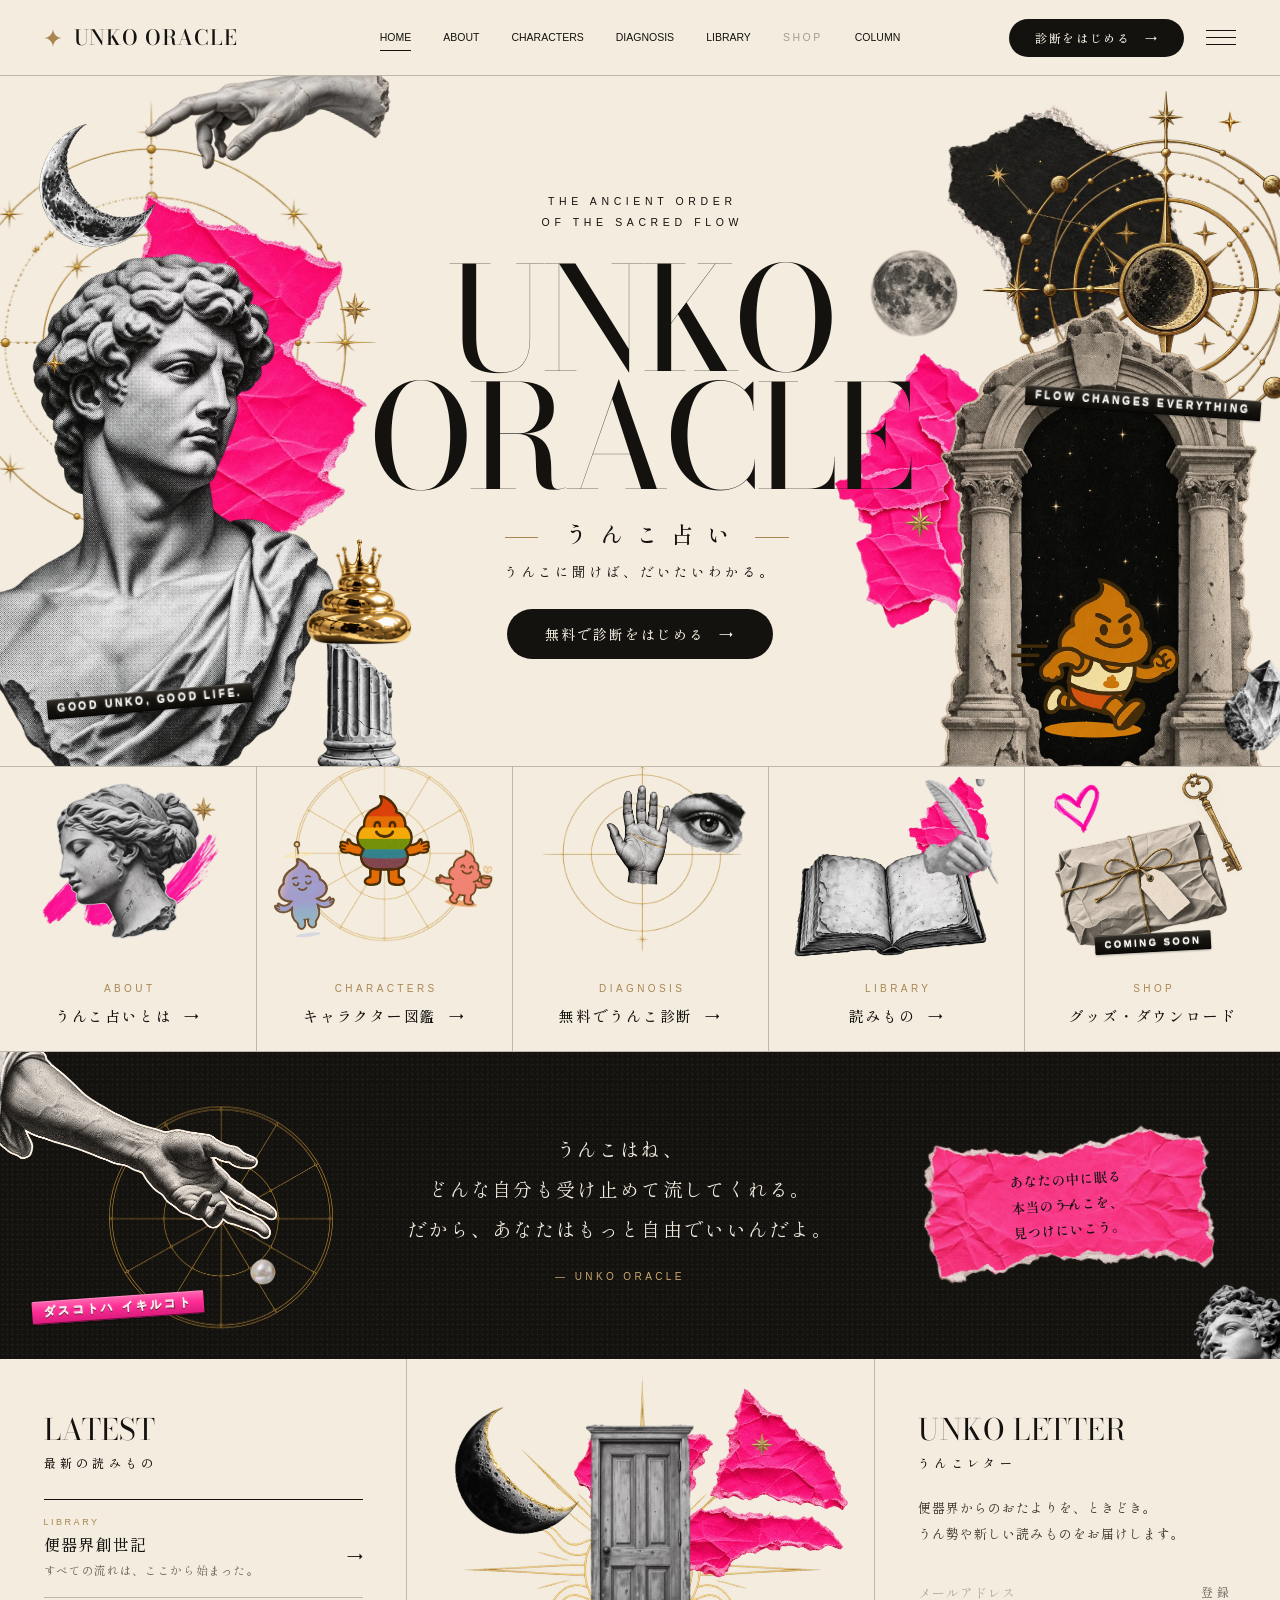
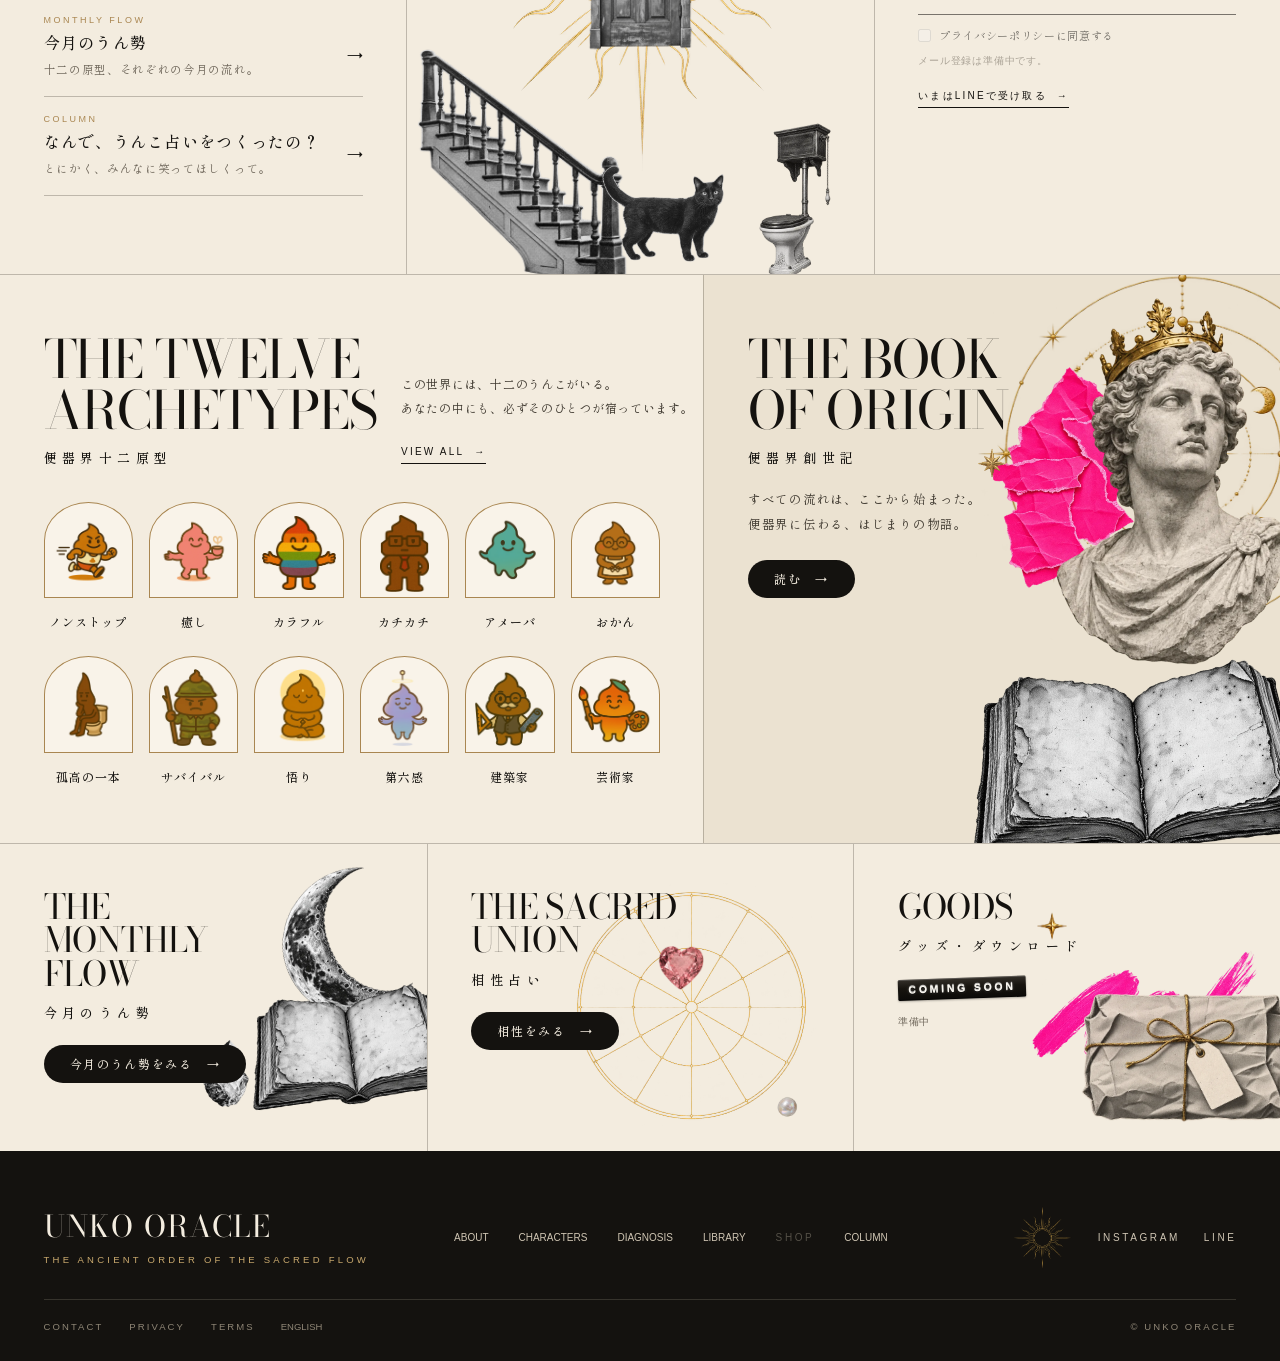
==== commit 5ac467d4: "英語の「うんこ占い」を Unko Oracle にそろえる Co-Authored-By: Claude Opus 5.5 <noreply@anthropic.com> Claude-Session" ====
--- a/index.html
+++ b/index.html
@@ -800,7 +800,7 @@
         </div>
       </div>
       <div class="oh2-hero-bottom">
-        <p class="oh2-hero-jp" data-en="Poop Fortune-Telling">うんこ占い</p>
+        <p class="oh2-hero-jp" data-en="Unko Oracle">うんこ占い</p>
         <p class="oh2-hero-tag" data-en="Ask your poop. It mostly knows.">うんこに聞けば、だいたいわかる。</p>
         <button class="oh2-pill oh2-pill-lg" type="button" onclick="go('diag')"><span data-en="Start the free reading">無料で診断をはじめる</span> <span aria-hidden="true">→</span></button>
       </div>
@@ -885,7 +885,7 @@
         <ul class="oh2-latest-list">
           <li><button type="button" onclick="go('genesis')"><span class="oh2-tag">LIBRARY</span><strong data-en="Genesis of the Toilet World">便器界創世記</strong><em data-en="Every flow began here.">すべての流れは、ここから始まった。</em><i aria-hidden="true">→</i></button></li>
           <li><button type="button" onclick="openUnsei()"><span class="oh2-tag">MONTHLY FLOW</span><strong data-en="This month’s flow">今月のうん勢</strong><em data-en="Twelve archetypes, twelve flows this month.">十二の原型、それぞれの今月の流れ。</em><i aria-hidden="true">→</i></button></li>
-          <li><button type="button" onclick="go('column')"><span class="oh2-tag">COLUMN</span><strong data-en="Why did I make Unko Uranai?">なんで、うんこ占いをつくったの？</strong><em data-en="Honestly, I just wanted everyone to laugh.">とにかく、みんなに笑ってほしくって。</em><i aria-hidden="true">→</i></button></li>
+          <li><button type="button" onclick="go('column')"><span class="oh2-tag">COLUMN</span><strong data-en="Why did I make Unko Oracle?">なんで、うんこ占いをつくったの？</strong><em data-en="Honestly, I just wanted everyone to laugh.">とにかく、みんなに笑ってほしくって。</em><i aria-hidden="true">→</i></button></li>
         </ul>
       </div>
       <div class="oh2-trio-art" aria-hidden="true">
@@ -1070,7 +1070,7 @@
       </div>
     </section>
     <footer class="od-footer">
-      <div class="od-footer-logo">UNKO ORACLE<small data-en="Unko Uranai / Unko-dō">うんこ占い / Unko-dō</small></div>
+      <div class="od-footer-logo">UNKO ORACLE<small data-en="Unko-dō">うんこ占い / Unko-dō</small></div>
       <div class="od-footer-links"><a href="/contact.html" data-en="Contact">お問い合わせ</a><a href="/terms.html" data-en="Terms">利用規約</a><a href="/privacy.html" data-en="Privacy">プライバシー</a></div>
       <div class="od-footer-copy">© 2026 Unko-dō Project.</div>
     </footer>
@@ -1115,7 +1115,7 @@
       </div>
     </section>
     <footer class="pastel-footer">
-      <div class="f-logo" data-en="Unko Uranai / Unko-dō">うんこ占い / Unko-dō</div>
+      <div class="f-logo" data-en="Unko Oracle / Unko-dō">うんこ占い / Unko-dō</div>
       <div class="f-links"><a href="/contact.html" data-en="Contact">お問い合わせ</a><a href="/terms.html" data-en="Terms">利用規約</a><a href="/privacy.html" data-en="Privacy">プライバシー</a></div>
       <div class="f-copy">© 2026 Unko-dō Project.</div>
     </footer>
@@ -1130,7 +1130,7 @@
       <div id="detail-content"></div>
     </section>
     <footer class="pastel-footer">
-      <div class="f-logo" data-en="Unko Uranai / Unko-dō">うんこ占い / Unko-dō</div>
+      <div class="f-logo" data-en="Unko Oracle / Unko-dō">うんこ占い / Unko-dō</div>
       <div class="f-links"><a href="/contact.html" data-en="Contact">お問い合わせ</a><a href="/terms.html" data-en="Terms">利用規約</a><a href="/privacy.html" data-en="Privacy">プライバシー</a></div>
       <div class="f-copy">© 2026 Unko-dō Project.</div>
     </footer>
@@ -3195,18 +3195,18 @@
       </div>
 
       <div class="om-profile">
-        <p class="om-thanks" data-en="Thanks so much for stopping by<br>Unko Uranai ♡">うんこ占いに遊びに来てくれて<br>ありがとう♡</p>
+        <p class="om-thanks" data-en="Thanks so much for stopping by<br>Unko Oracle ♡">うんこ占いに遊びに来てくれて<br>ありがとう♡</p>
         <p class="om-bio" data-en="I’m Buri-chan.<br>A fortune-teller who makes things.">ぶりちゃんです。<br>占い師で、つくる人。</p>
-        <p class="om-bio" data-en="Most of the time I study fortune-telling very seriously,<br>and I make Unko Uranai and tools for fortune-tellers.">ふだんはめちゃ真面目に占いの研究をしていて、<br>うんこ占いと、占い師さんの道具をつくってます。</p>
+        <p class="om-bio" data-en="Most of the time I study fortune-telling very seriously,<br>and I make Unko Oracle and tools for fortune-tellers.">ふだんはめちゃ真面目に占いの研究をしていて、<br>うんこ占いと、占い師さんの道具をつくってます。</p>
         <dl class="om-works">
-          <dt data-en="Work">作品</dt><dd data-en="Unko Uranai">うんこ占い</dd>
+          <dt data-en="Work">作品</dt><dd data-en="Unko Oracle">うんこ占い</dd>
           <dt data-en="Job">仕事</dt><dd data-en="Tool shop for fortune-tellers">占い師さんのどうぐや</dd>
         </dl>
       </div>
       <div class="om-excerpt">
         <p class="om-excerpt-label">COLUMN</p>
-        <p class="om-excerpt-title" data-en="Why did I make Unko Uranai?">なんで、うんこ占いをつくったの？</p>
-        <blockquote data-en="Honestly, I just wanted everyone to laugh,<br>so I made Unko Uranai.">とにかく、みんなに笑ってほしくって、<br>うんこ占いをつくったんだよ。</blockquote>
+        <p class="om-excerpt-title" data-en="Why did I make Unko Oracle?">なんで、うんこ占いをつくったの？</p>
+        <blockquote data-en="Honestly, I just wanted everyone to laugh,<br>so I made Unko Oracle.">とにかく、みんなに笑ってほしくって、<br>うんこ占いをつくったんだよ。</blockquote>
         <button type="button" class="om-more" onclick="go('column')"><span data-en="Read more">つづきを読む</span> <i aria-hidden="true">→</i></button>
       </div>
       <div class="om-follow">
@@ -3217,7 +3217,7 @@
       <button class="maker-back" onclick="go('home')" data-en="← Back to top">← トップへ</button>
     </div>
     <div class="home-footer">
-      <div class="f-logo" data-en="Unko Uranai / Unko-dō">うんこ占い / Unko-dō</div>
+      <div class="f-logo" data-en="Unko Oracle / Unko-dō">うんこ占い / Unko-dō</div>
       <div class="f-links"><a href="/contact.html" data-en="Contact">お問い合わせ</a><a href="/terms.html" data-en="Terms">利用規約</a><a href="/privacy.html" data-en="Privacy">プライバシー</a></div>
       <div class="f-copy">© 2026 Unko-dō Project.</div>
     </div>
@@ -3238,7 +3238,7 @@
           <img class="om-l c-star" src="assets/oracle/home/star-eight.webp" alt="" loading="lazy" decoding="async">
         </div>
         <p class="oc-kicker">COLUMN</p>
-        <h1 class="oc-title" data-en="Why did I make<br>Unko Uranai?">なんで、うんこ占いを<br>つくったの？</h1>
+        <h1 class="oc-title" data-en="Why did I make<br>Unko Oracle?">なんで、うんこ占いを<br>つくったの？</h1>
         <p class="oc-by" data-en="By Buri-chan">文　ぶりちゃん</p>
       </div>
       <div class="om-letter" data-only="ja">
@@ -3303,9 +3303,9 @@
       <div class="om-letter" data-only="en" lang="en">
         <p>Heyyy!! It's Buri-chan!</p>
         <p>Most of the time I've been studying fortune-telling super seriously,<br>but I thought about it so hard that a screw came loose in my head,<br>and what I finally came up with was</p>
-        <p class="om-em">poop fortune-telling!!</p>
+        <p class="om-em">Unko Oracle!!</p>
         <p>I mean, worries and bad stuff,<br>once you laugh at them, they suddenly don't matter so much, right?</p>
-        <p>So why not take everyone's worries,<br>laugh at them with Unko Uranai,<br>and just flush them down the toilet!!</p>
+        <p>So why not take everyone's worries,<br>laugh at them with Unko Oracle,<br>and just flush them down the toilet!!</p>
         <p>…is what I seriously thought lol</p>
         <p>So,</p>
         <p>"How do I actually make this thing?"</p>
@@ -3317,7 +3317,7 @@
         <p>"What's this poop's personality?"<br>"What happens if this guy goes dark?"<br>"What kind of place is the Toilet World?"</p>
         <p>Stuff like that.</p>
         <p>If you think about it calmly,<br>it's like, why are you talking about this so seriously lololol</p>
-        <p>Then Unko Uranai was finished,<br>and when I showed it to everyone,</p>
+        <p>Then Unko Oracle was finished,<br>and when I showed it to everyone,</p>
         <p>everyone loved it!!</p>
         <p>Even a husband you can't stand<br>gets a little funny once you compare him to poop.</p>
         <p>Like, "He is SO a Solid Unko!!" lol</p>
@@ -3325,15 +3325,15 @@
         <p class="om-em">"Wait, I'm the Solitary Unko!?"</p>
         <p>and you trip over yourself too lololol</p>
         <p>But I think that's totally fine.</p>
-        <p class="om-pull">Honestly, I just wanted everyone to laugh,<br>so I made Unko Uranai.</p>
+        <p class="om-pull">Honestly, I just wanted everyone to laugh,<br>so I made Unko Oracle.</p>
         <p>And then.</p>
         <p>After I made it,</p>
         <p class="om-em">"…So, what now?"</p>
         <p>is where I ended up lololol</p>
         <p>I'm bad at thinking about what comes next lol</p>
         <p>But you know what?</p>
-        <p>Thanks to Unko Uranai,<br>I got to meet so many people I'd never have known.</p>
-        <p>People laughed and said "Unko Uranai is so fun!",<br>and told their friends about it.</p>
+        <p>Thanks to Unko Oracle,<br>I got to meet so many people I'd never have known.</p>
+        <p>People laughed and said "Unko Oracle is so fun!",<br>and told their friends about it.</p>
         <p>At first I just thought,</p>
         <p class="om-em">"Wouldn't it be funny if this existed?"</p>
         <p>That's all it was.</p>
@@ -3366,7 +3366,7 @@
       <button class="maker-back" onclick="go('home')" data-en="← Back to top">← トップへ</button>
     </div>
     <div class="home-footer">
-      <div class="f-logo" data-en="Unko Uranai / Unko-dō">うんこ占い / Unko-dō</div>
+      <div class="f-logo" data-en="Unko Oracle / Unko-dō">うんこ占い / Unko-dō</div>
       <div class="f-links"><a href="/contact.html" data-en="Contact">お問い合わせ</a><a href="/terms.html" data-en="Terms">利用規約</a><a href="/privacy.html" data-en="Privacy">プライバシー</a></div>
       <div class="f-copy">© 2026 Unko-dō Project.</div>
     </div>
@@ -3451,7 +3451,7 @@
     </div>
    </div>
    <footer class="oc-footer">
-     <div class="oc-footer-logo">UNKO ORACLE<small data-en="Unko Uranai / Unko-dō">うんこ占い / Unko-dō</small></div>
+     <div class="oc-footer-logo">UNKO ORACLE<small data-en="Unko-dō">うんこ占い / Unko-dō</small></div>
      <div class="oc-footer-links"><a href="/contact.html" data-en="Contact">お問い合わせ</a><a href="/terms.html" data-en="Terms">利用規約</a><a href="/privacy.html" data-en="Privacy">プライバシー</a></div>
      <div class="oc-footer-copy">© 2026 Unko-dō Project.</div>
    </footer>
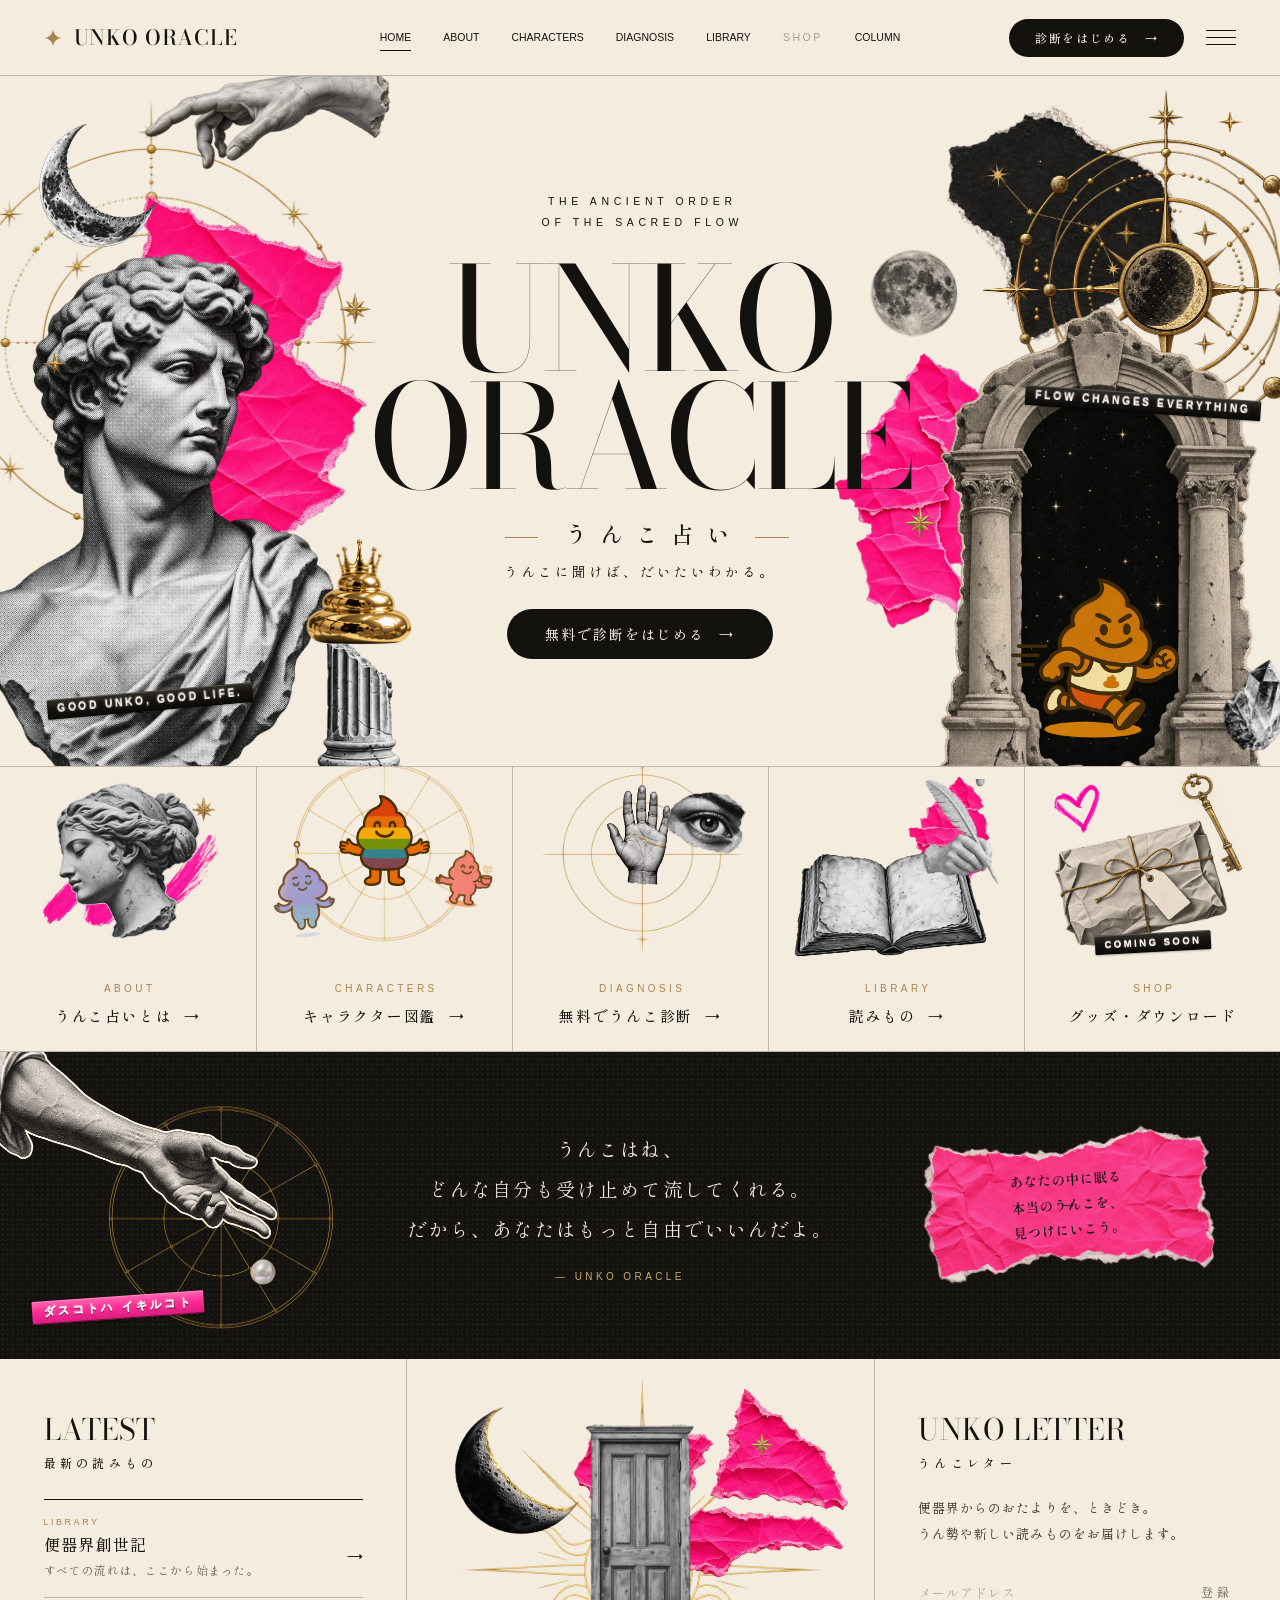
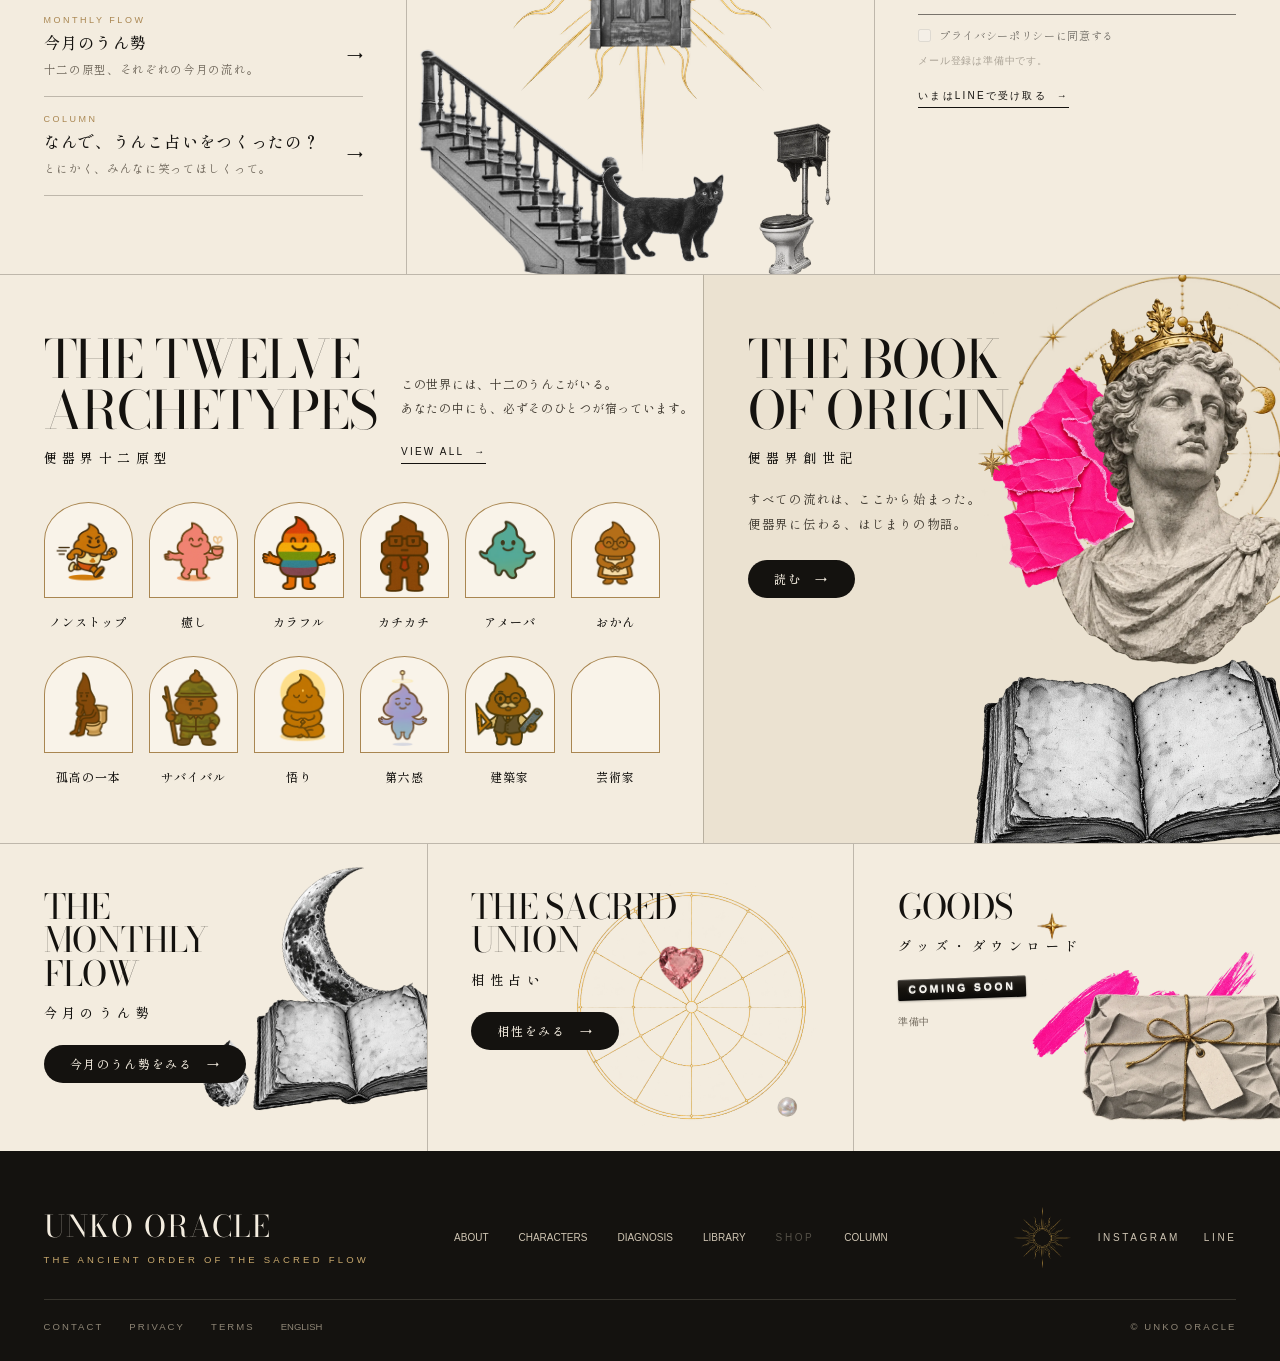
==== commit 9164c4bc: "Merge pull request #1 from nakamotokanako-coder/claude/great-tesla-qj2axt 英語モードの日本語の残りをなくし、英語のトップも今の" ====
--- a/index.html
+++ b/index.html
@@ -15,9 +15,14 @@
 <meta property="og:title" content="うんこ占い.com | 便器界診断">
 <meta property="og:description" content="生年月日から便器界キャラを診断。あなたの流れと詰まりを、12体のうんこキャラが読み解きます。">
 <meta property="og:url" content="https://unkouranai.com/">
+<meta property="og:image" content="https://unkouranai.com/og.jpg">
+<meta property="og:image:width" content="1200">
+<meta property="og:image:height" content="630">
+<meta property="og:image:alt" content="うんこ占い — うんこに聞けば、だいたいわかる。">
 <meta name="twitter:card" content="summary_large_image">
 <meta name="twitter:title" content="うんこ占い.com | 便器界診断">
 <meta name="twitter:description" content="生年月日から便器界キャラを診断。あなたの流れと詰まりを、12体のうんこキャラが読み解きます。">
+<meta name="twitter:image" content="https://unkouranai.com/og.jpg">
 <link href="https://fonts.googleapis.com/css2?family=Zen+Maru+Gothic:wght@400;500;700;900&family=Kaisei+Decol:wght@400;700&display=swap" rel="stylesheet">
 <link href="https://fonts.googleapis.com/css2?family=Bodoni+Moda:opsz,wght@6..96,400;6..96,500&display=swap" rel="stylesheet">
 <style>
